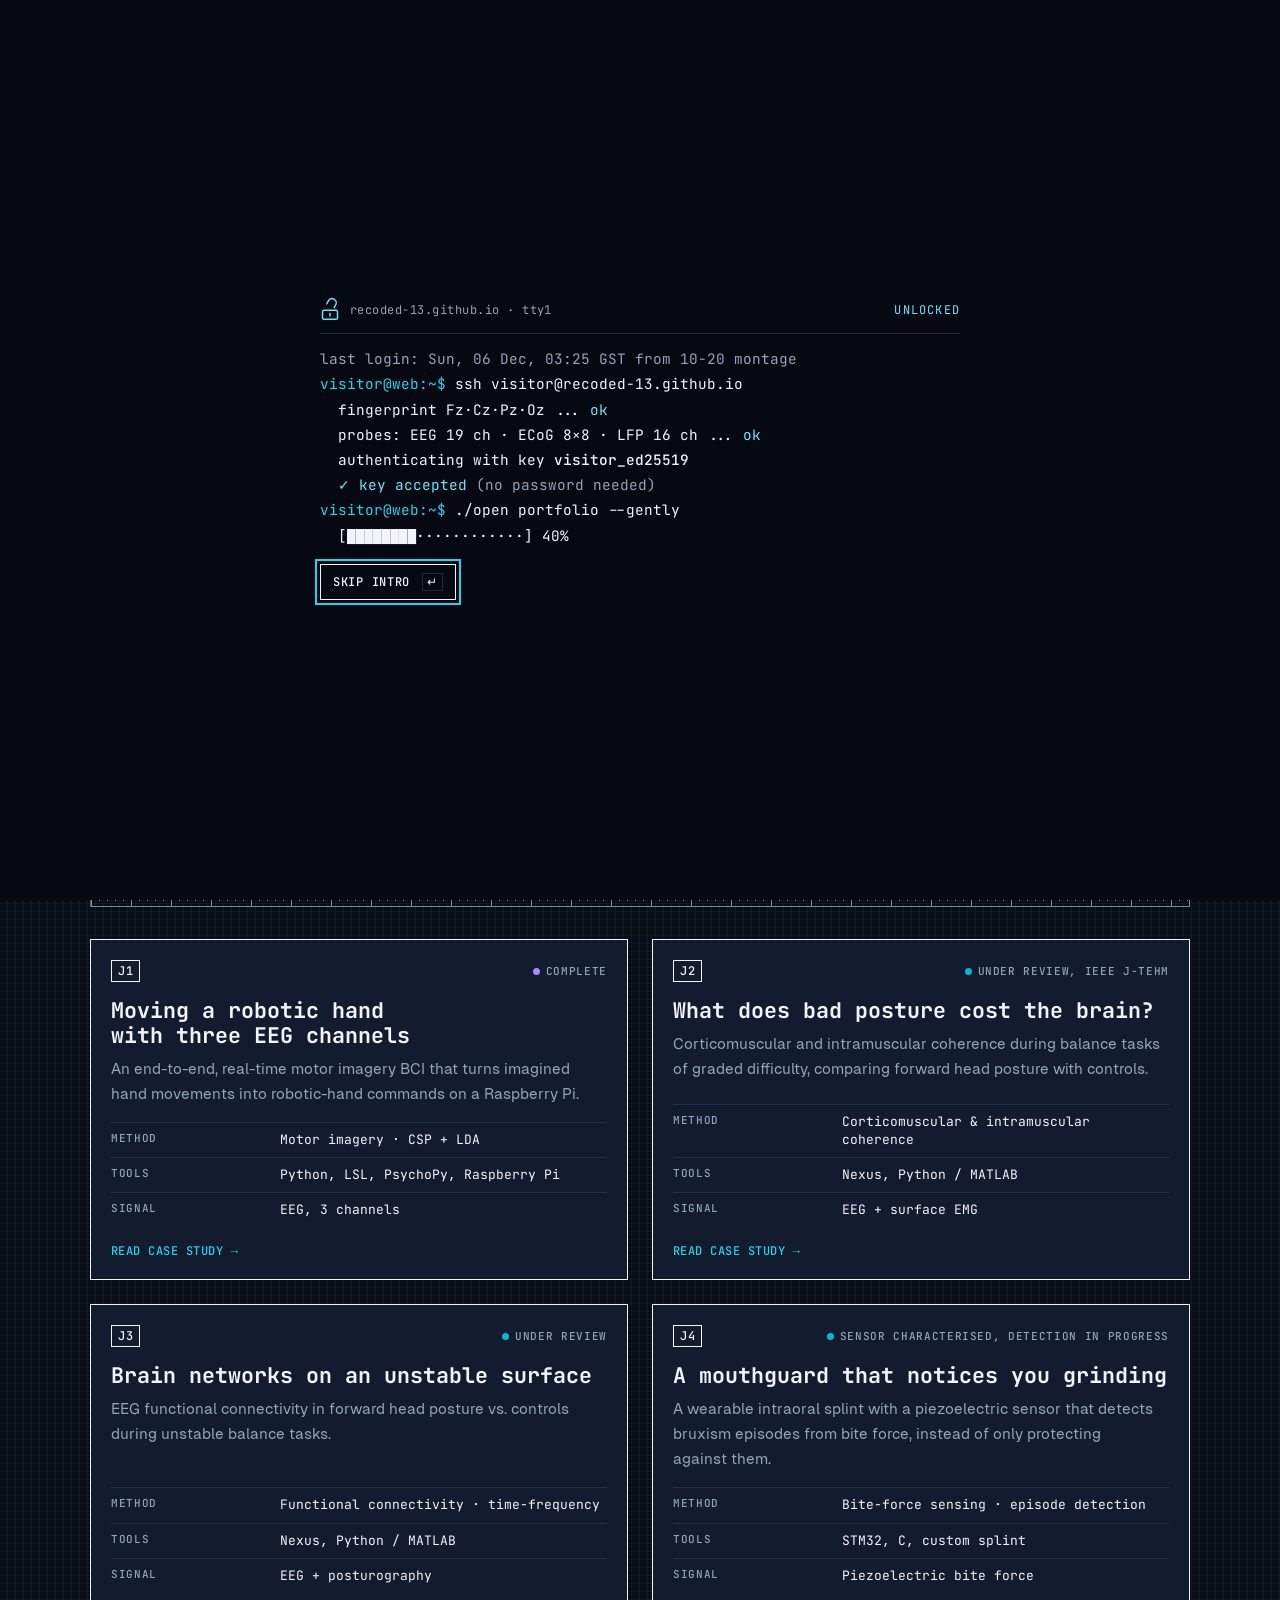
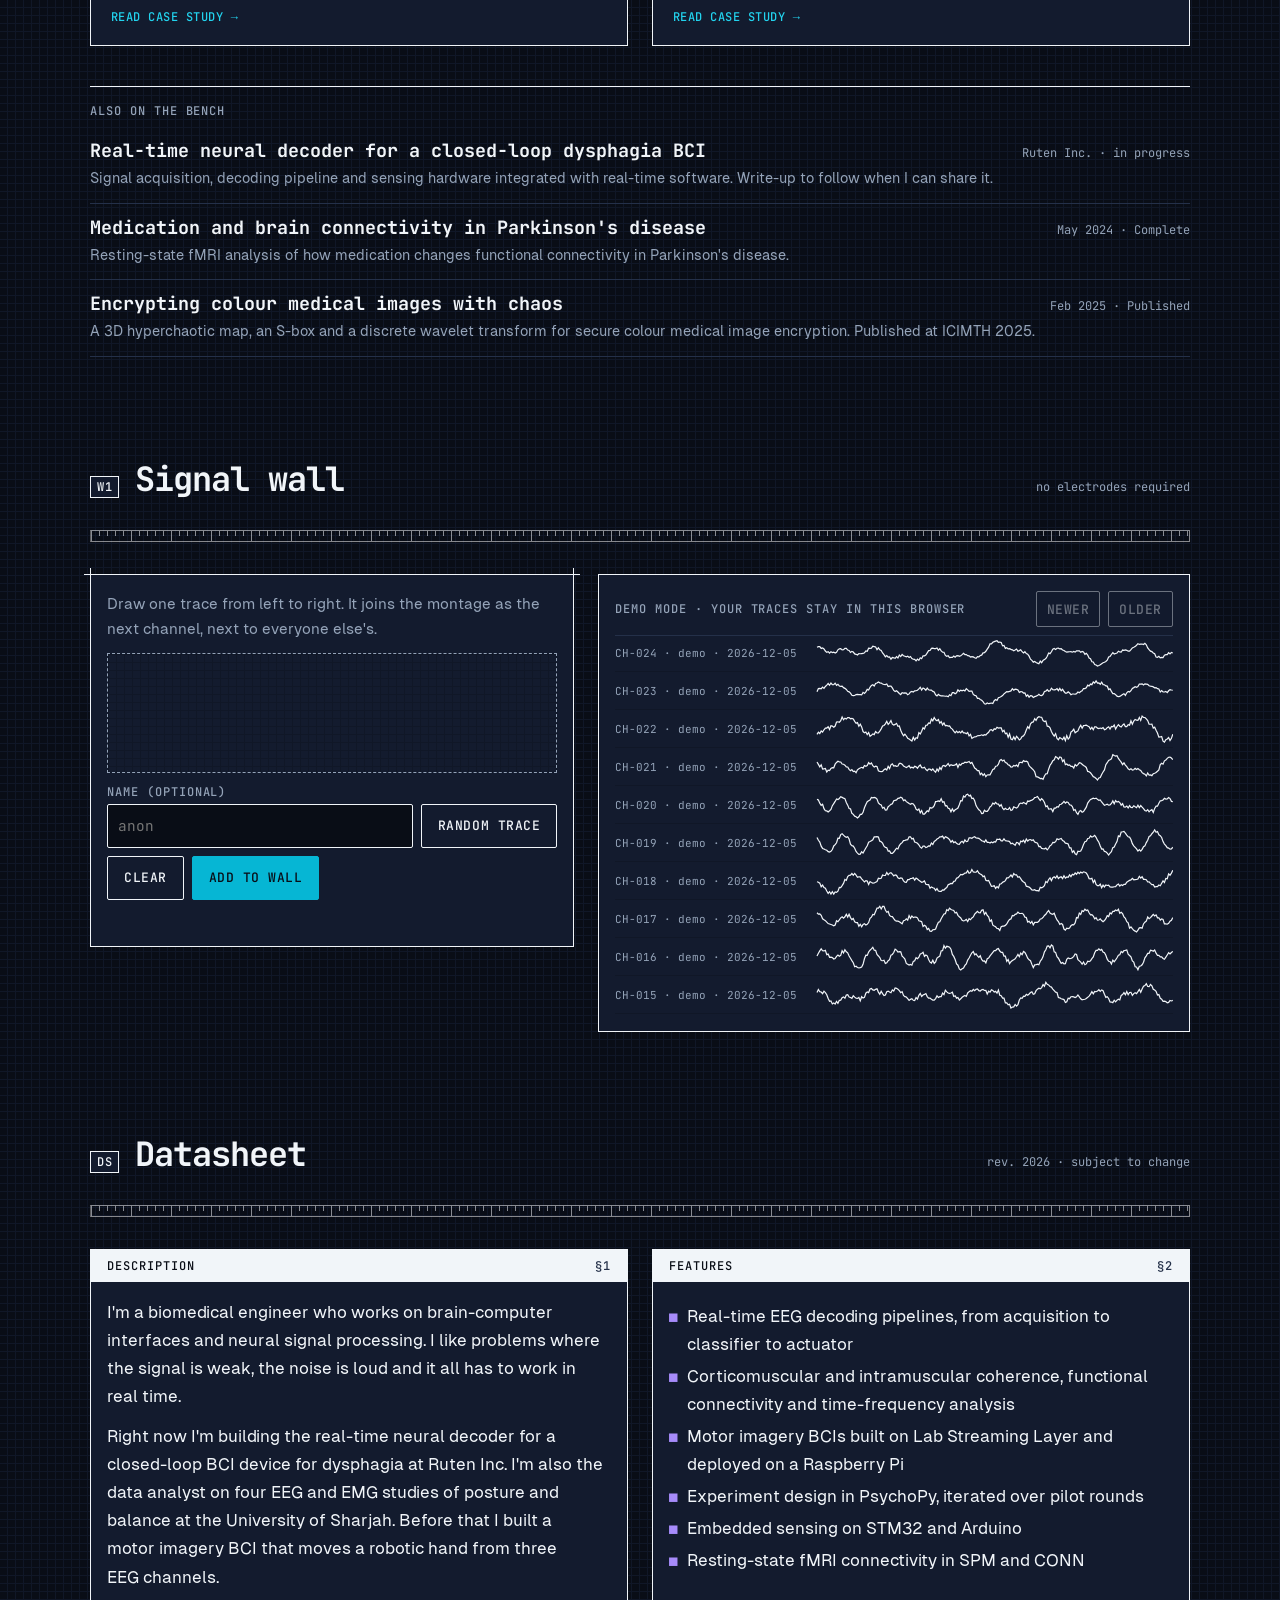
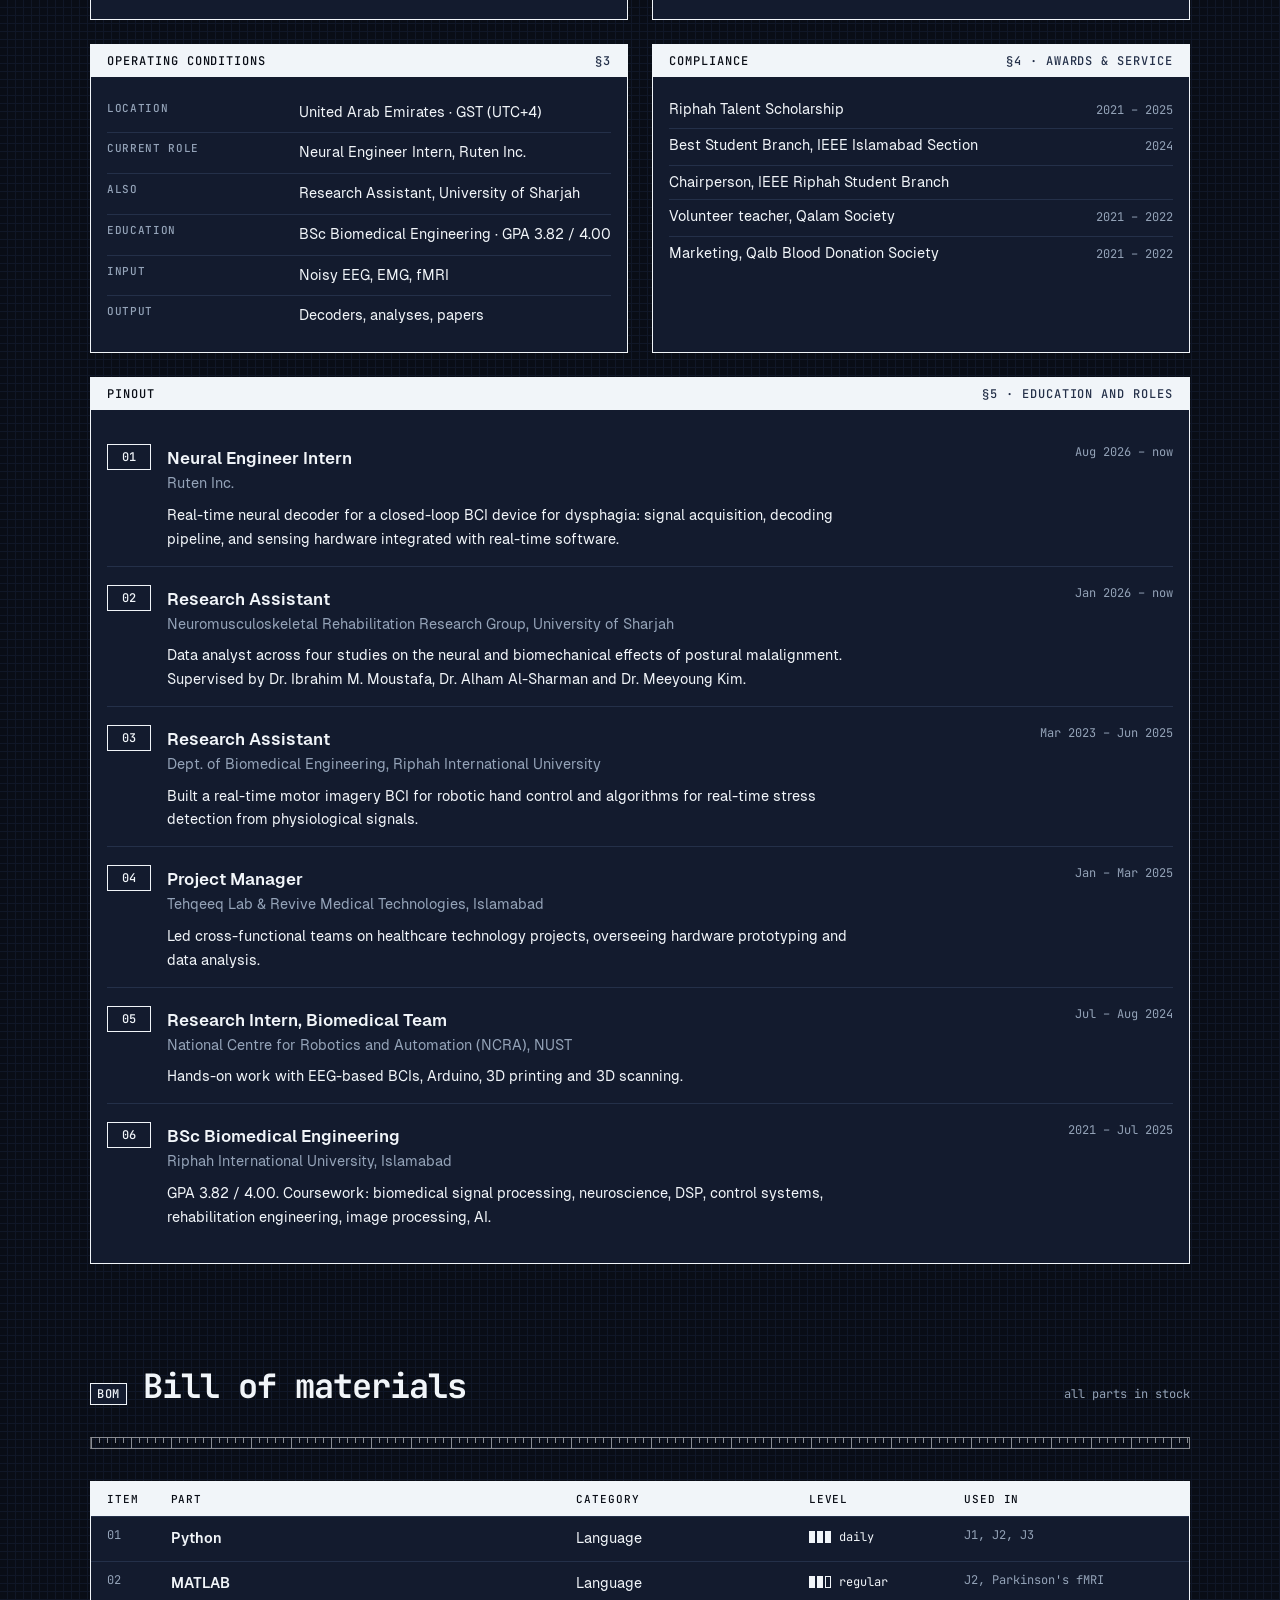
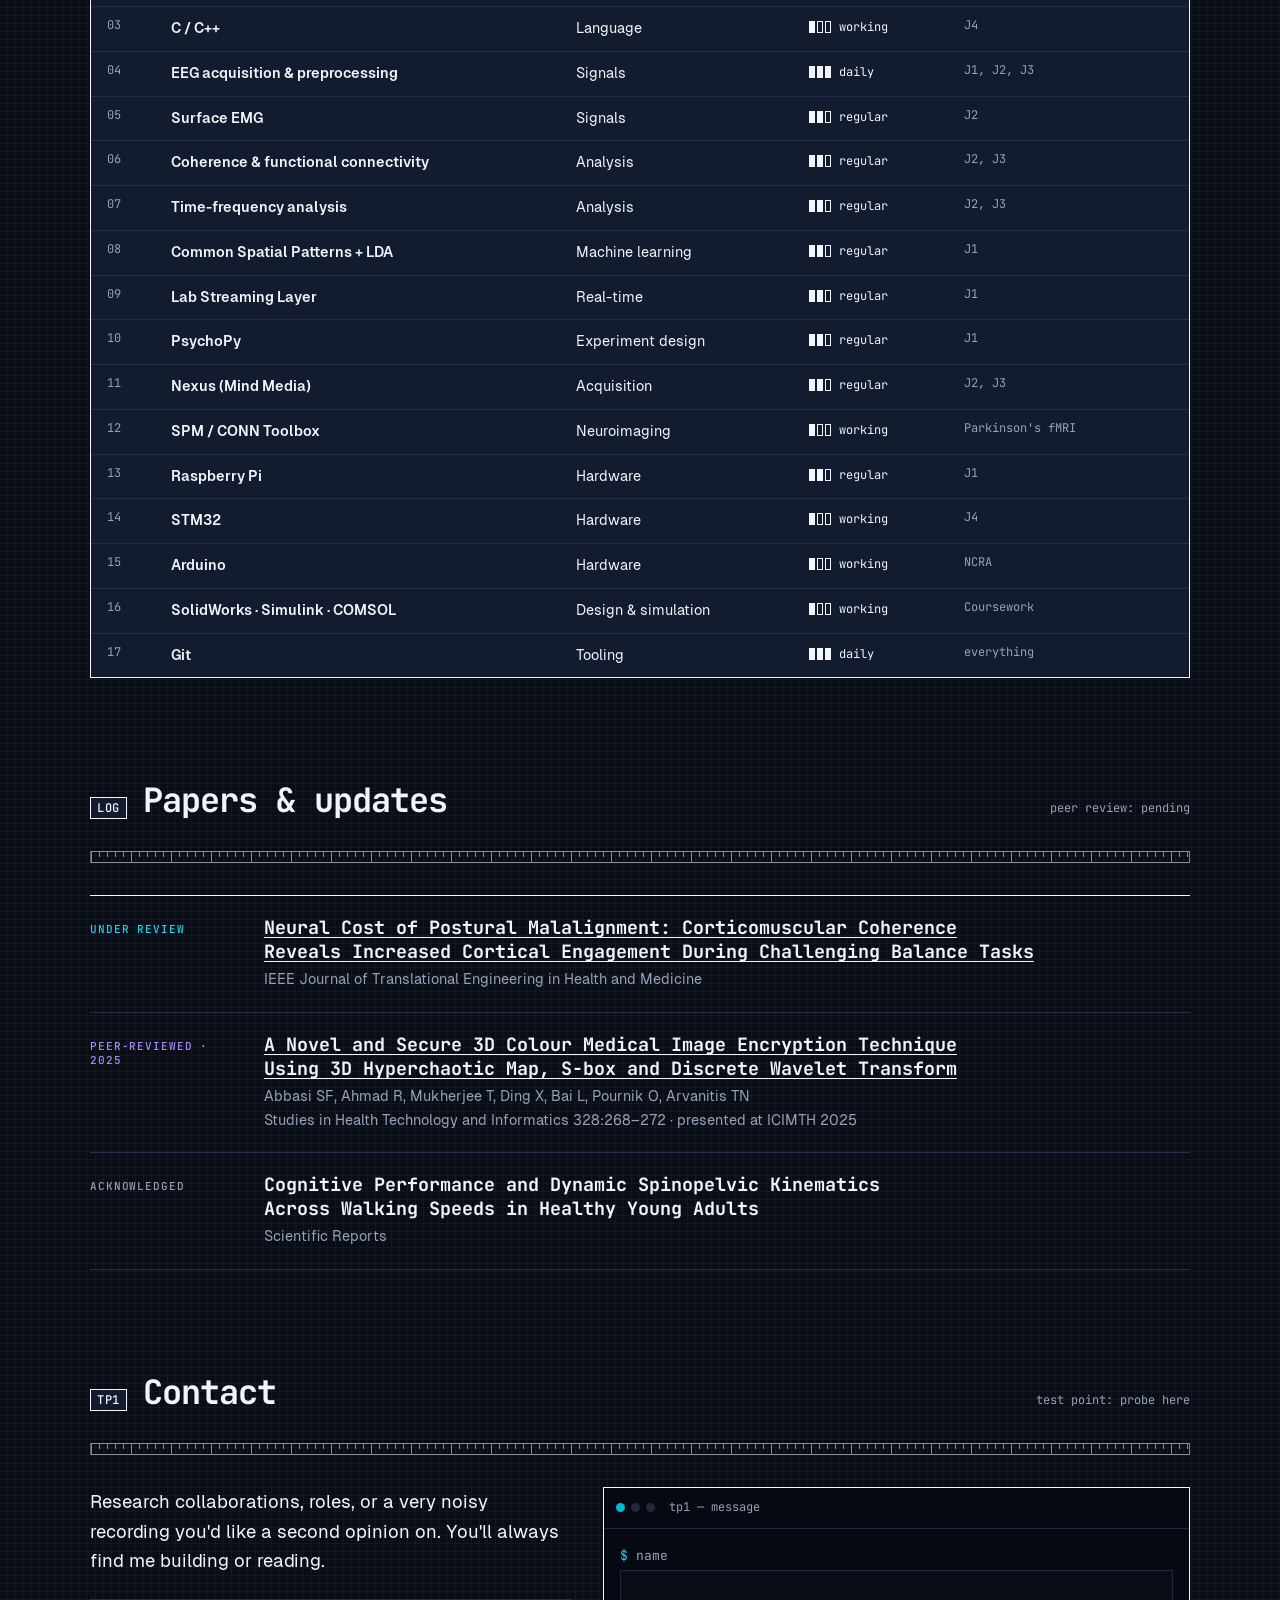
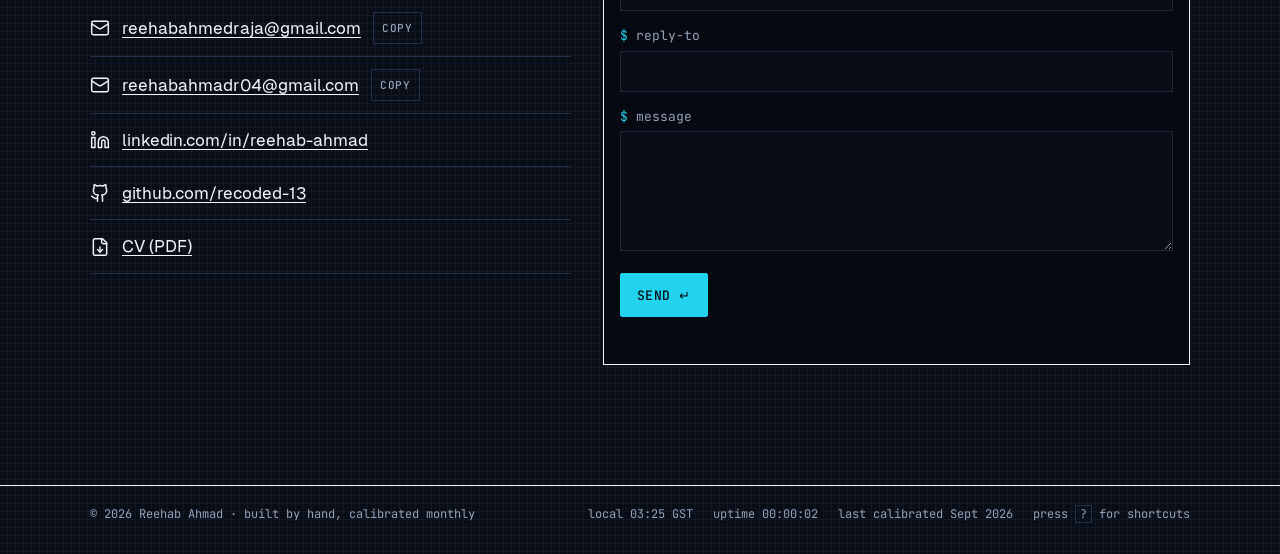
==== index.html @ 0a0ab282 "Publish site" ====
<!DOCTYPE html><html lang="en"><head><meta charset="utf-8"><script>try{if(!sessionStorage.getItem("unlocked")&&!matchMedia("(prefers-reduced-motion: reduce)").matches)document.documentElement.classList.add("locked")}catch(e){}</script><meta name="viewport" content="width=device-width, initial-scale=1, viewport-fit=cover"><title>Reehab Ahmad · Neural Engineer</title><meta name="description" content="Reehab Ahmad is a neural engineer working on EEG, brain-computer interfaces and real-time signal processing. Case studies, papers and contact."><link rel="canonical" href="https://recoded-13.github.io/"><link rel="icon" href="/favicon.svg" type="image/svg+xml"><link rel="sitemap" href="/sitemap-index.xml"><meta name="theme-color" content="#090d16"><meta property="og:type" content="website"><meta property="og:title" content="Reehab Ahmad · Neural Engineer"><meta property="og:description" content="Reehab Ahmad is a neural engineer working on EEG, brain-computer interfaces and real-time signal processing. Case studies, papers and contact."><meta property="og:url" content="https://recoded-13.github.io/"><meta property="og:image" content="https://recoded-13.github.io/og.png"><meta property="og:image:width" content="1200"><meta property="og:image:height" content="630"><meta name="twitter:card" content="summary_large_image"><script type="application/ld+json">{"@context":"https://schema.org","@type":"Person","name":"Reehab Ahmad","jobTitle":"Neural Engineer","url":"https://recoded-13.github.io/","email":"mailto:reehabahmedraja@gmail.com","sameAs":["https://github.com/recoded-13","https://www.linkedin.com/in/reehab-ahmad"],"knowsAbout":["EEG","Brain-computer interfaces","Biomedical signal processing","Functional connectivity"],"alumniOf":{"@type":"CollegeOrUniversity","name":"Riphah International University"},"address":{"@type":"PostalAddress","addressCountry":"AE"}}</script><link rel="stylesheet" href="/_astro/Base.DsLZSDT1.css"></head><body><div class="lock" id="lock"><div class="lock-half lock-top" aria-hidden="true"></div><div class="lock-half lock-bottom" aria-hidden="true"></div><div class="lock-inner"><div class="lock-head" aria-hidden="true"><svg class="padlock" viewBox="0 0 24 24" fill="none" stroke="currentColor" stroke-width="1.75" stroke-linecap="round" stroke-linejoin="round"><path class="shackle" d="M7 11V7a5 5 0 0 1 10 0v4"></path><rect x="3" y="11" width="18" height="11" rx="2"></rect><path d="M12 15v3"></path></svg><span>recoded-13.github.io · tty1</span><span class="lock-state" id="lock-state">locked</span></div><pre class="lock-term" id="lock-term" aria-hidden="true"></pre><button class="lock-skip" id="lock-skip" type="button">Skip intro <kbd>↵</kbd></button></div></div><script type="module">function e(){let e=document.documentElement,t=document.getElementById(`lock`);if(!t||!e.classList.contains(`locked`)){t?.remove();return}let n=document.getElementById(`lock-term`),r=document.getElementById(`lock-state`),i=document.getElementById(`lock-skip`),a=[{out:`<span class="dim">last login: ${new Date().toLocaleString(`en-GB`,{timeZone:`Asia/Dubai`,weekday:`short`,day:`2-digit`,month:`short`,hour:`2-digit`,minute:`2-digit`})} GST from 10-20 montage</span>`,wait:150},{cmd:`ssh visitor@recoded-13.github.io`},{out:`  fingerprint Fz·Cz·Pz·Oz ... <span class="ok">ok</span>`,wait:120},{out:`  probes: EEG 19 ch · ECoG 8×8 · LFP 16 ch ... <span class="ok">ok</span>`,wait:120},{out:`  authenticating with key <b>visitor_ed25519</b>`,wait:150},{key:!0},{out:`  <span class="ok">✓ key accepted</span> <span class="dim">(no password needed)</span>`,wait:200},{cmd:`./open portfolio --gently`},{bar:!0},{out:`  <span class="ok">access granted.</span> welcome in.`,wait:300}],o=!1,s=[],c=e=>new Promise(t=>s.push(window.setTimeout(t,e))),l=(e=``)=>{let t=document.createElement(`div`);return t.innerHTML=e,n.append(t),t},u=()=>{if(!o){o=!0,s.forEach(clearTimeout);try{sessionStorage.setItem(`unlocked`,`1`)}catch{}t.classList.add(`unlocked`,`open`),r.textContent=`unlocked`,window.setTimeout(()=>{e.classList.remove(`locked`),t.remove()},650),removeEventListener(`keydown`,d)}},d=e=>{[`Enter`,`Escape`,` `].includes(e.key)&&(e.preventDefault(),u())};addEventListener(`keydown`,d),i.addEventListener(`click`,u),t.addEventListener(`click`,e=>{e.target!==i&&u()}),i.focus({preventScroll:!0}),(async()=>{for(let e of a){if(o)return;if(`cmd`in e){let t=l(`<span class="prompt">visitor@web:~$</span> `),n=document.createElement(`span`);t.append(n);let r=document.createElement(`i`);r.className=`caret`,t.append(r);for(let t of e.cmd)if(n.textContent+=t,await c(12+Math.random()*18),o)return;await c(110),r.remove()}else if(`out`in e)l(e.out),await c(e.wait??150);else if(`key`in e)t.classList.add(`unlocked`),r.textContent=`unlocked`,await c(150);else{let e=l();for(let t=0;t<=20;t++)if(e.textContent=`  [${`█`.repeat(t)}${`·`.repeat(20-t)}] ${Math.round(t/20*100)}%`,await c(16),o)return;await c(80)}}u()})()}e();</script><a class="skip" href="#main">Skip to content</a><header class="top"><div class="wrap"><a class="brand" href="/" data-probe="HOME · 0V · ok">Reehab Ahmad</a><nav aria-label="Primary"><a href="#work"><span>J</span>Work</a><a href="#wall"><span>W1</span>Wall</a><a href="#about"><span>DS</span>About</a><a href="#skills"><span>BOM</span>Skills</a><a href="#contact"><span>TP1</span>Contact</a><button class="led" id="led" type="button" aria-pressed="false" aria-label="Power LED: toggle debug view (D)" title="Debug view (D)"><i></i></button></nav></div></header><main id="main"><section class="hero" aria-labelledby="hero-title" data-ref="U1"><div class="wrap hero-grid"><div><span class="ref">U1 · Neural engineer</span><h1 id="hero-title">Reehab Ahmad</h1><p class="positioning">I work where the nervous system meets the circuit board.</p><p class="intro">Neural engineer building real-time EEG decoders and brain-computer interfaces. Currently at Ruten Inc. and the University of Sharjah.</p><div class="hero-actions"><a class="btn btn--primary" href="/cv.pdf" data-probe="CV · pdf · ok"><svg viewBox="0 0 24 24" fill="none" stroke="currentColor" stroke-width="1.75" stroke-linecap="round" stroke-linejoin="round" aria-hidden="true"><path d="M15 2H6a2 2 0 0 0-2 2v16a2 2 0 0 0 2 2h12a2 2 0 0 0 2-2V7Z"/><path d="M14 2v4a2 2 0 0 0 2 2h4"/><path d="M12 18v-6"/><path d="m9 15 3 3 3-3"/></svg> Download CV</a><a class="btn" href="#contact" data-probe="TP1 · 3.3V · ok">Contact</a><div class="icon-links"><a class="icon-link" href="https://github.com/recoded-13" target="_blank" rel="noopener" aria-label="GitHub" data-probe="GH · link · ok"><svg viewBox="0 0 24 24" fill="none" stroke="currentColor" stroke-width="1.75" stroke-linecap="round" stroke-linejoin="round" aria-hidden="true"><path d="M15 22v-4a4.8 4.8 0 0 0-1-3.5c3 0 6-2 6-5.5.08-1.25-.27-2.48-1-3.5.28-1.15.28-2.35 0-3.5 0 0-1 0-3 1.5-2.64-.5-5.36-.5-8 0C6 2 5 2 5 2c-.3 1.15-.3 2.35 0 3.5A5.4 5.4 0 0 0 4 9c0 3.5 3 5.5 6 5.5-.39.49-.68 1.05-.85 1.65-.17.6-.22 1.23-.15 1.85v4"/><path d="M9 18c-4.51 2-5-2-7-2"/></svg></a><a class="icon-link" href="https://www.linkedin.com/in/reehab-ahmad" target="_blank" rel="noopener" aria-label="LinkedIn" data-probe="IN · link · ok"><svg viewBox="0 0 24 24" fill="none" stroke="currentColor" stroke-width="1.75" stroke-linecap="round" stroke-linejoin="round" aria-hidden="true"><path d="M16 8a6 6 0 0 1 6 6v7h-4v-7a2 2 0 0 0-2-2 2 2 0 0 0-2 2v7h-4v-7a6 6 0 0 1 6-6z"/><rect x="2" y="9" width="4" height="12"/><circle cx="4" cy="4" r="2"/></svg></a><a class="icon-link" href="mailto:reehabahmedraja@gmail.com" aria-label="Email reehabahmedraja@gmail.com" data-probe="MAIL · link · ok"><svg viewBox="0 0 24 24" fill="none" stroke="currentColor" stroke-width="1.75" stroke-linecap="round" stroke-linejoin="round" aria-hidden="true"><rect x="2" y="4" width="20" height="16" rx="2"/><path d="m22 7-8.97 5.7a1.94 1.94 0 0 1-2.06 0L2 7"/></svg></a></div></div></div><figure class="scope xhair" style="margin: 0"><div class="scope-bar"><p class="readout" id="readout" aria-live="polite">EEG · band: <b>alpha</b> · 8–12 Hz · live</p><div class="scope-controls"><div class="seg modes" role="group" aria-label="Recording"><button type="button" data-mode="eeg" aria-pressed="true" title="Scalp EEG">EEG</button><button type="button" data-mode="ecog" aria-pressed="false" title="Electrocorticography: a grid on the cortical surface">ECoG</button><button type="button" data-mode="lfp" aria-pressed="false" title="Local field potentials from a laminar probe">LFP</button></div><div class="seg bands" role="group" aria-label="Frequency band"><button type="button" data-band="delta" aria-pressed="false" title="delta · 1–4 Hz">δ</button><button type="button" data-band="theta" aria-pressed="false" title="theta · 4–8 Hz">θ</button><button type="button" data-band="alpha" aria-pressed="true" title="alpha · 8–12 Hz">α</button><button type="button" data-band="beta" aria-pressed="false" title="beta · 13–30 Hz">β</button></div></div></div><div class="map-wrap"><canvas id="map" role="img" aria-label="A top-down head outline with 19 EEG electrodes at 10–20 positions, connected by lines whose strength drifts slowly to show functional connectivity."></canvas></div><figcaption class="scope-foot label"><span id="scope-caption">EEG · 10–20 montage · 19 ch</span><span>hover to stimulate · click to switch band</span></figcaption></figure></div></section><script type="module" src="/_astro/Hero.astro_astro_type_script_index_0_lang.D0-kBAwW.js"></script><section class="sec" id="work" aria-labelledby="work-title" data-ref="J1–J4"><div class="wrap"><div class="sec-head"><span class="ref">J1–J4</span><h2 id="work-title">Selected work</h2><span class="aside">connectors: case studies inside</span></div><hr class="rule" aria-hidden="true" style="margin-bottom: 32px"><div class="cards"><article class="card" data-ref="J1" data-probe="J1 · 3.3V · ok"><div class="card-top"><span class="ref">J1</span><span class="status" data-state="done">Complete</span></div><h3><a href="/work/motor-imagery-bci/">Moving a robotic hand with three EEG channels</a></h3><p>An end-to-end, real-time motor imagery BCI that turns imagined hand movements into robotic-hand commands on a Raspberry Pi.</p><table class="spec"><tbody><tr><th scope="row">Method</th><td>Motor imagery · CSP + LDA</td></tr><tr><th scope="row">Tools</th><td>Python, LSL, PsychoPy, Raspberry Pi</td></tr><tr><th scope="row">Signal</th><td>EEG, 3 channels</td></tr></tbody></table><div class="card-foot"><span class="more" aria-hidden="true">Read case study →</span><span class="extra"></span></div></article><article class="card" data-ref="J2" data-probe="J2 · 3.3V · ok"><div class="card-top"><span class="ref">J2</span><span class="status" data-state="live">Under review, IEEE J-TEHM</span></div><h3><a href="/work/corticomuscular-coherence/">What does bad posture cost the brain?</a></h3><p>Corticomuscular and intramuscular coherence during balance tasks of graded difficulty, comparing forward head posture with controls.</p><table class="spec"><tbody><tr><th scope="row">Method</th><td>Corticomuscular &amp; intramuscular coherence</td></tr><tr><th scope="row">Tools</th><td>Nexus, Python / MATLAB</td></tr><tr><th scope="row">Signal</th><td>EEG + surface EMG</td></tr></tbody></table><div class="card-foot"><span class="more" aria-hidden="true">Read case study →</span><span class="extra"></span></div></article><article class="card" data-ref="J3" data-probe="J3 · 3.3V · ok"><div class="card-top"><span class="ref">J3</span><span class="status" data-state="live">Under review</span></div><h3><a href="/work/eeg-connectivity-balance/">Brain networks on an unstable surface</a></h3><p>EEG functional connectivity in forward head posture vs. controls during unstable balance tasks.</p><table class="spec"><tbody><tr><th scope="row">Method</th><td>Functional connectivity · time-frequency</td></tr><tr><th scope="row">Tools</th><td>Nexus, Python / MATLAB</td></tr><tr><th scope="row">Signal</th><td>EEG + posturography</td></tr></tbody></table><div class="card-foot"><span class="more" aria-hidden="true">Read case study →</span><span class="extra"></span></div></article><article class="card" data-ref="J4" data-probe="J4 · 3.3V · ok"><div class="card-top"><span class="ref">J4</span><span class="status" data-state="live">Sensor characterised, detection in progress</span></div><h3><a href="/work/smart-occlusal-splint/">A mouthguard that notices you grinding</a></h3><p>A wearable intraoral splint with a piezoelectric sensor that detects bruxism episodes from bite force, instead of only protecting against them.</p><table class="spec"><tbody><tr><th scope="row">Method</th><td>Bite-force sensing · episode detection</td></tr><tr><th scope="row">Tools</th><td>STM32, C, custom splint</td></tr><tr><th scope="row">Signal</th><td>Piezoelectric bite force</td></tr></tbody></table><div class="card-foot"><span class="more" aria-hidden="true">Read case study →</span><span class="extra"></span></div></article></div><div class="bench"><h3>Also on the bench</h3><ul><li><span style="font: 600 var(--step-1)/1.3 var(--font-display); color: var(--ink)">Real-time neural decoder for a closed-loop dysphagia BCI</span><span>Ruten Inc. · in progress</span><p>Signal acquisition, decoding pipeline and sensing hardware integrated with real-time software. Write-up to follow when I can share it.</p></li><li><a href="/work/parkinsons-fmri/">Medication and brain connectivity in Parkinson&#39;s disease</a><span>May 2024 · Complete</span><p>Resting-state fMRI analysis of how medication changes functional connectivity in Parkinson&#39;s disease.</p></li><li><a href="/work/medical-image-encryption/">Encrypting colour medical images with chaos</a><span>Feb 2025 · Published</span><p>A 3D hyperchaotic map, an S-box and a discrete wavelet transform for secure colour medical image encryption. Published at ICIMTH 2025.</p></li></ul></div></div></section><section class="sec" id="wall" aria-labelledby="wall-title" data-ref="W1"><div class="wrap"><div class="sec-head"><span class="ref">W1</span><h2 id="wall-title">Signal wall</h2><span class="aside">no electrodes required</span></div><hr class="rule" aria-hidden="true" style="margin-bottom: 32px"><div class="wall-grid"><div class="pad-box xhair"><p>Draw one trace from left to right. It joins the montage as the next channel, next to everyone else's.</p><canvas id="pad" role="img" aria-label="Drawing pad. Drag from left to right to draw a trace, or use the Random trace button."></canvas><div class="pad-row"><div class="field"><label class="label" for="trace-name">Name (optional)</label><input id="trace-name" name="trace-name" maxlength="12" autocomplete="off" placeholder="anon" pattern="[A-Za-z0-9 _.\-]*"></div><button class="btn" type="button" id="pad-random">Random trace</button><button class="btn" type="button" id="pad-clear">Clear</button><button class="btn btn--primary" type="button" id="pad-send">Add to wall</button></div><p class="wall-msg" id="wall-msg" role="status" aria-live="polite"></p></div><div class="montage-box"><div class="montage-head"><span class="label" id="wall-mode">montage · latest 40</span><div class="pager"><button class="btn" type="button" id="wall-newer" disabled>Newer</button><button class="btn" type="button" id="wall-older">Older</button></div></div><div class="montage" id="montage" tabindex="0" aria-label="Visitor traces, newest first"><ol id="montage-list"></ol></div></div></div></div></section><script type="module" src="/_astro/SignalWall.astro_astro_type_script_index_0_lang.CZI0_sIS.js"></script><section class="sec" id="about" aria-labelledby="about-title" data-ref="DS"><div class="wrap"><div class="sec-head"><span class="ref">DS</span><h2 id="about-title">Datasheet</h2><span class="aside">rev. 2026 · subject to change</span></div><hr class="rule" aria-hidden="true" style="margin-bottom: 32px"><div class="ds"><div class="ds-block" data-ref="DS-1"><h3>Description <span>§1</span></h3><div class="ds-body"><p>I'm a biomedical engineer who works on brain-computer interfaces and neural signal processing. I like problems where the signal is weak, the noise is loud and it all has to work in real time.</p><p>Right now I'm building the real-time neural decoder for a closed-loop BCI device for dysphagia at Ruten Inc. I'm also the data analyst on four EEG and EMG studies of posture and balance at the University of Sharjah. Before that I built a motor imagery BCI that moves a robotic hand from three EEG channels.</p></div></div><div class="ds-block" data-ref="DS-2"><h3>Features <span>§2</span></h3><div class="ds-body"><ul><li>Real-time EEG decoding pipelines, from acquisition to classifier to actuator</li><li>Corticomuscular and intramuscular coherence, functional connectivity and time-frequency analysis</li><li>Motor imagery BCIs built on Lab Streaming Layer and deployed on a Raspberry Pi</li><li>Experiment design in PsychoPy, iterated over pilot rounds</li><li>Embedded sensing on STM32 and Arduino</li><li>Resting-state fMRI connectivity in SPM and CONN</li></ul></div></div><div class="ds-block" data-ref="DS-3"><h3>Operating conditions <span>§3</span></h3><div class="ds-body"><table class="kv"><tbody><tr><th scope="row">Location</th><td>United Arab Emirates · GST (UTC+4)</td></tr><tr><th scope="row">Current role</th><td>Neural Engineer Intern, Ruten Inc.</td></tr><tr><th scope="row">Also</th><td>Research Assistant, University of Sharjah</td></tr><tr><th scope="row">Education</th><td>BSc Biomedical Engineering · GPA 3.82 / 4.00</td></tr><tr><th scope="row">Input</th><td>Noisy EEG, EMG, fMRI</td></tr><tr><th scope="row">Output</th><td>Decoders, analyses, papers</td></tr></tbody></table></div></div><div class="ds-block" data-ref="DS-4"><h3>Compliance <span>§4 · awards &amp; service</span></h3><div class="ds-body"><table class="kv"><tbody><tr><th scope="row" style="width:auto; text-transform:none; letter-spacing:0; font-family: var(--font-body); font-size: 0.9rem; color: var(--ink)">Riphah Talent Scholarship</th><td class="mono" style="text-align:right; font-size:0.75rem; color: var(--ink-muted)">2021 – 2025</td></tr><tr><th scope="row" style="width:auto; text-transform:none; letter-spacing:0; font-family: var(--font-body); font-size: 0.9rem; color: var(--ink)">Best Student Branch, IEEE Islamabad Section</th><td class="mono" style="text-align:right; font-size:0.75rem; color: var(--ink-muted)">2024</td></tr><tr><th scope="row" style="width:auto; text-transform:none; letter-spacing:0; font-family: var(--font-body); font-size: 0.9rem; color: var(--ink)">Chairperson, IEEE Riphah Student Branch</th><td class="mono" style="text-align:right; font-size:0.75rem; color: var(--ink-muted)"></td></tr><tr><th scope="row" style="width:auto; text-transform:none; letter-spacing:0; font-family: var(--font-body); font-size: 0.9rem; color: var(--ink)">Volunteer teacher, Qalam Society</th><td class="mono" style="text-align:right; font-size:0.75rem; color: var(--ink-muted)">2021 – 2022</td></tr><tr><th scope="row" style="width:auto; text-transform:none; letter-spacing:0; font-family: var(--font-body); font-size: 0.9rem; color: var(--ink)">Marketing, Qalb Blood Donation Society</th><td class="mono" style="text-align:right; font-size:0.75rem; color: var(--ink-muted)">2021 – 2022</td></tr></tbody></table></div></div><div class="ds-block ds-wide" data-ref="DS-5"><h3>Pinout <span>§5 · education and roles</span></h3><div class="ds-body"><ol class="pins"><li><span class="pin" aria-hidden="true">01</span><div><b>Neural Engineer Intern</b><div class="org">Ruten Inc.</div></div><span class="when">Aug 2026 – now</span><p class="note">Real-time neural decoder for a closed-loop BCI device for dysphagia: signal acquisition, decoding pipeline, and sensing hardware integrated with real-time software.</p></li><li><span class="pin" aria-hidden="true">02</span><div><b>Research Assistant</b><div class="org">Neuromusculoskeletal Rehabilitation Research Group, University of Sharjah</div></div><span class="when">Jan 2026 – now</span><p class="note">Data analyst across four studies on the neural and biomechanical effects of postural malalignment. Supervised by Dr. Ibrahim M. Moustafa, Dr. Alham Al-Sharman and Dr. Meeyoung Kim.</p></li><li><span class="pin" aria-hidden="true">03</span><div><b>Research Assistant</b><div class="org">Dept. of Biomedical Engineering, Riphah International University</div></div><span class="when">Mar 2023 – Jun 2025</span><p class="note">Built a real-time motor imagery BCI for robotic hand control and algorithms for real-time stress detection from physiological signals.</p></li><li><span class="pin" aria-hidden="true">04</span><div><b>Project Manager</b><div class="org">Tehqeeq Lab &amp; Revive Medical Technologies, Islamabad</div></div><span class="when">Jan – Mar 2025</span><p class="note">Led cross-functional teams on healthcare technology projects, overseeing hardware prototyping and data analysis.</p></li><li><span class="pin" aria-hidden="true">05</span><div><b>Research Intern, Biomedical Team</b><div class="org">National Centre for Robotics and Automation (NCRA), NUST</div></div><span class="when">Jul – Aug 2024</span><p class="note">Hands-on work with EEG-based BCIs, Arduino, 3D printing and 3D scanning.</p></li><li><span class="pin" aria-hidden="true">06</span><div><b>BSc Biomedical Engineering</b><div class="org">Riphah International University, Islamabad</div></div><span class="when">2021 – Jul 2025</span><p class="note">GPA 3.82 / 4.00. Coursework: biomedical signal processing, neuroscience, DSP, control systems, rehabilitation engineering, image processing, AI.</p></li></ol></div></div></div></div></section><section class="sec" id="skills" aria-labelledby="skills-title" data-ref="BOM"><div class="wrap"><div class="sec-head"><span class="ref">BOM</span><h2 id="skills-title">Bill of materials</h2><span class="aside">all parts in stock</span></div><hr class="rule" aria-hidden="true" style="margin-bottom: 32px"><div class="table-scroll"><table class="bom"><caption class="visually-hidden">Skills, with category, level of use and the projects they were used in</caption><thead><tr><th scope="col">Item</th><th scope="col">Part</th><th scope="col">Category</th><th scope="col">Level</th><th scope="col">Used in</th></tr></thead><tbody><tr><td>01</td><td class="part">Python</td><td>Language</td><td><span class="lvl"><i aria-hidden="true"><b class="on"></b><b class="on"></b><b class="on"></b></i>daily</span></td><td class="used">J1, J2, J3</td></tr><tr><td>02</td><td class="part">MATLAB</td><td>Language</td><td><span class="lvl"><i aria-hidden="true"><b class="on"></b><b class="on"></b><b class></b></i>regular</span></td><td class="used">J2, Parkinson&#39;s fMRI</td></tr><tr><td>03</td><td class="part">C / C++</td><td>Language</td><td><span class="lvl"><i aria-hidden="true"><b class="on"></b><b class></b><b class></b></i>working</span></td><td class="used">J4</td></tr><tr><td>04</td><td class="part">EEG acquisition &amp; preprocessing</td><td>Signals</td><td><span class="lvl"><i aria-hidden="true"><b class="on"></b><b class="on"></b><b class="on"></b></i>daily</span></td><td class="used">J1, J2, J3</td></tr><tr><td>05</td><td class="part">Surface EMG</td><td>Signals</td><td><span class="lvl"><i aria-hidden="true"><b class="on"></b><b class="on"></b><b class></b></i>regular</span></td><td class="used">J2</td></tr><tr><td>06</td><td class="part">Coherence &amp; functional connectivity</td><td>Analysis</td><td><span class="lvl"><i aria-hidden="true"><b class="on"></b><b class="on"></b><b class></b></i>regular</span></td><td class="used">J2, J3</td></tr><tr><td>07</td><td class="part">Time-frequency analysis</td><td>Analysis</td><td><span class="lvl"><i aria-hidden="true"><b class="on"></b><b class="on"></b><b class></b></i>regular</span></td><td class="used">J2, J3</td></tr><tr><td>08</td><td class="part">Common Spatial Patterns + LDA</td><td>Machine learning</td><td><span class="lvl"><i aria-hidden="true"><b class="on"></b><b class="on"></b><b class></b></i>regular</span></td><td class="used">J1</td></tr><tr><td>09</td><td class="part">Lab Streaming Layer</td><td>Real-time</td><td><span class="lvl"><i aria-hidden="true"><b class="on"></b><b class="on"></b><b class></b></i>regular</span></td><td class="used">J1</td></tr><tr><td>10</td><td class="part">PsychoPy</td><td>Experiment design</td><td><span class="lvl"><i aria-hidden="true"><b class="on"></b><b class="on"></b><b class></b></i>regular</span></td><td class="used">J1</td></tr><tr><td>11</td><td class="part">Nexus (Mind Media)</td><td>Acquisition</td><td><span class="lvl"><i aria-hidden="true"><b class="on"></b><b class="on"></b><b class></b></i>regular</span></td><td class="used">J2, J3</td></tr><tr><td>12</td><td class="part">SPM / CONN Toolbox</td><td>Neuroimaging</td><td><span class="lvl"><i aria-hidden="true"><b class="on"></b><b class></b><b class></b></i>working</span></td><td class="used">Parkinson&#39;s fMRI</td></tr><tr><td>13</td><td class="part">Raspberry Pi</td><td>Hardware</td><td><span class="lvl"><i aria-hidden="true"><b class="on"></b><b class="on"></b><b class></b></i>regular</span></td><td class="used">J1</td></tr><tr><td>14</td><td class="part">STM32</td><td>Hardware</td><td><span class="lvl"><i aria-hidden="true"><b class="on"></b><b class></b><b class></b></i>working</span></td><td class="used">J4</td></tr><tr><td>15</td><td class="part">Arduino</td><td>Hardware</td><td><span class="lvl"><i aria-hidden="true"><b class="on"></b><b class></b><b class></b></i>working</span></td><td class="used">NCRA</td></tr><tr><td>16</td><td class="part">SolidWorks · Simulink · COMSOL</td><td>Design &amp; simulation</td><td><span class="lvl"><i aria-hidden="true"><b class="on"></b><b class></b><b class></b></i>working</span></td><td class="used">Coursework</td></tr><tr><td>17</td><td class="part">Git</td><td>Tooling</td><td><span class="lvl"><i aria-hidden="true"><b class="on"></b><b class="on"></b><b class="on"></b></i>daily</span></td><td class="used">everything</td></tr></tbody></table></div></div></section><section class="sec" id="log" aria-labelledby="log-title" data-ref="LOG"><div class="wrap"><div class="sec-head"><span class="ref">LOG</span><h2 id="log-title">Papers &amp; updates</h2><span class="aside">peer review: pending</span></div><hr class="rule" aria-hidden="true" style="margin-bottom: 32px"><ol class="log"><li><span class="kind" data-k="Under review">Under review</span><div><h3><a href="/work/corticomuscular-coherence/">Neural Cost of Postural Malalignment: Corticomuscular Coherence Reveals Increased Cortical Engagement During Challenging Balance Tasks</a></h3><p>IEEE Journal of Translational Engineering in Health and Medicine</p></div></li><li><span class="kind" data-k="Peer-reviewed">Peer-reviewed · 2025</span><div><h3><a href="https://doi.org/10.3233/SHTI250717" target="_blank" rel="noopener">A Novel and Secure 3D Colour Medical Image Encryption Technique Using 3D Hyperchaotic Map, S-box and Discrete Wavelet Transform</a></h3><p>Abbasi SF, Ahmad R, Mukherjee T, Ding X, Bai L, Pournik O, Arvanitis TN</p><p>Studies in Health Technology and Informatics 328:268–272 · presented at ICIMTH 2025</p></div></li><li><span class="kind" data-k="Acknowledged">Acknowledged</span><div><h3>Cognitive Performance and Dynamic Spinopelvic Kinematics Across Walking Speeds in Healthy Young Adults</h3><p>Scientific Reports</p></div></li></ol></div></section><section class="sec" id="contact" aria-labelledby="contact-title" data-ref="TP1"><div class="wrap"><div class="sec-head"><span class="ref">TP1</span><h2 id="contact-title">Contact</h2><span class="aside">test point: probe here</span></div><hr class="rule" aria-hidden="true" style="margin-bottom: 32px"><div class="contact-grid"><div><p class="contact-lead">Research collaborations, roles, or a very noisy recording you'd like a second opinion on. You'll always find me building or reading.</p><ul class="channels"><li><svg viewBox="0 0 24 24" fill="none" stroke="currentColor" stroke-width="1.75" stroke-linecap="round" stroke-linejoin="round" aria-hidden="true"><rect x="2" y="4" width="20" height="16" rx="2"/><path d="m22 7-8.97 5.7a1.94 1.94 0 0 1-2.06 0L2 7"/></svg><a href="mailto:reehabahmedraja@gmail.com">reehabahmedraja@gmail.com</a><button class="copy" type="button" data-copy="reehabahmedraja@gmail.com">Copy</button></li><li><svg viewBox="0 0 24 24" fill="none" stroke="currentColor" stroke-width="1.75" stroke-linecap="round" stroke-linejoin="round" aria-hidden="true"><rect x="2" y="4" width="20" height="16" rx="2"/><path d="m22 7-8.97 5.7a1.94 1.94 0 0 1-2.06 0L2 7"/></svg><a href="mailto:reehabahmadr04@gmail.com">reehabahmadr04@gmail.com</a><button class="copy" type="button" data-copy="reehabahmadr04@gmail.com">Copy</button></li><li><svg viewBox="0 0 24 24" fill="none" stroke="currentColor" stroke-width="1.75" stroke-linecap="round" stroke-linejoin="round" aria-hidden="true"><path d="M16 8a6 6 0 0 1 6 6v7h-4v-7a2 2 0 0 0-2-2 2 2 0 0 0-2 2v7h-4v-7a6 6 0 0 1 6-6z"/><rect x="2" y="9" width="4" height="12"/><circle cx="4" cy="4" r="2"/></svg><a href="https://www.linkedin.com/in/reehab-ahmad" target="_blank" rel="noopener">linkedin.com/in/reehab-ahmad</a></li><li><svg viewBox="0 0 24 24" fill="none" stroke="currentColor" stroke-width="1.75" stroke-linecap="round" stroke-linejoin="round" aria-hidden="true"><path d="M15 22v-4a4.8 4.8 0 0 0-1-3.5c3 0 6-2 6-5.5.08-1.25-.27-2.48-1-3.5.28-1.15.28-2.35 0-3.5 0 0-1 0-3 1.5-2.64-.5-5.36-.5-8 0C6 2 5 2 5 2c-.3 1.15-.3 2.35 0 3.5A5.4 5.4 0 0 0 4 9c0 3.5 3 5.5 6 5.5-.39.49-.68 1.05-.85 1.65-.17.6-.22 1.23-.15 1.85v4"/><path d="M9 18c-4.51 2-5-2-7-2"/></svg><a href="https://github.com/recoded-13" target="_blank" rel="noopener">github.com/recoded-13</a></li><li><svg viewBox="0 0 24 24" fill="none" stroke="currentColor" stroke-width="1.75" stroke-linecap="round" stroke-linejoin="round" aria-hidden="true"><path d="M15 2H6a2 2 0 0 0-2 2v16a2 2 0 0 0 2 2h12a2 2 0 0 0 2-2V7Z"/><path d="M14 2v4a2 2 0 0 0 2 2h4"/><path d="M12 18v-6"/><path d="m9 15 3 3 3-3"/></svg><a href="/cv.pdf">CV (PDF)</a></li></ul></div><div class="term"><div class="term-bar" aria-hidden="true"><i></i><i></i><i></i><span>tp1 — message</span></div><form id="contact-form" data-email="reehabahmedraja@gmail.com" novalidate><div><label for="c-name">name</label><input id="c-name" name="name" autocomplete="name" required></div><div><label for="c-email">reply-to</label><input id="c-email" name="email" type="email" autocomplete="email" required></div><div><label for="c-msg">message</label><textarea id="c-msg" name="message" required></textarea></div><button class="btn" type="submit">Send ↵</button><p class="term-out" id="c-out" role="status" aria-live="polite"></p></form></div></div></div></section><script type="module">function e(){let e=document.getElementById(`contact-form`);if(!e)return;let t=document.getElementById(`c-out`),n=e.dataset.email;e.addEventListener(`submit`,async r=>{r.preventDefault();let i=Object.fromEntries(new FormData(e)),a=[`name`,`email`,`message`].find(e=>!i[e]?.trim());if(a){t.textContent=`> error: ${a===`email`?`reply-to`:a} is empty`,e.elements.namedItem(a).focus();return}if(!/^[^\s@]+@[^\s@]+\.[^\s@]+$/.test(i.email)){t.textContent=`> error: reply-to doesn't look like an email address`,e.elements.namedItem(`email`).focus();return}{let e=`${i.message}\n\n— ${i.name} (${i.email})`;location.href=`mailto:${n}?subject=${encodeURIComponent(`Hello from ${i.name}`)}&body=${encodeURIComponent(e)}`,t.textContent=`> opening your email app. If nothing opens, write to ${n}.`;return}})}e();</script></main><footer class="foot"><div class="wrap"><span>© 2026 Reehab Ahmad · built by hand, calibrated monthly</span><div class="readouts" aria-label="Instrument readouts"><span>local <span id="clock">--:--</span> GST</span><span>uptime <span id="uptime">00:00:00</span></span><span>last calibrated Sept 2026</span><span>press <kbd>?</kbd> for shortcuts</span></div></div></footer><div class="probe" id="probe" aria-hidden="true"></div><dialog id="keys" aria-labelledby="keys-title"><h2 id="keys-title">Shortcuts</h2><dl><dt><kbd>D</kbd></dt><dd>Toggle debug view (schematic mode)</dd><dt><kbd>?</kbd></dt><dd>Show this list</dd><dt><kbd>Esc</kbd></dt><dd>Close</dd></dl><form method="dialog"><button class="btn">Close</button></form></dialog><script type="module">var e=document.documentElement,t=document.getElementById(`led`),n=()=>document.querySelectorAll(`[data-ref]`).forEach(e=>{let t=e.getBoundingClientRect();e.dataset.dim=`${Math.round(t.width)}×${Math.round(t.height)}`}),r=r=>{e.classList.toggle(`debug`,r),t?.setAttribute(`aria-pressed`,String(r)),r&&n()};t?.addEventListener(`click`,()=>r(!e.classList.contains(`debug`))),addEventListener(`resize`,()=>{e.classList.contains(`debug`)&&n()});var i=document.getElementById(`keys`);addEventListener(`keydown`,t=>{let n=t.target;t.metaKey||t.ctrlKey||t.altKey||/input|textarea|select/i.test(n.tagName)||n.isContentEditable||(t.key===`d`||t.key===`D`?r(!e.classList.contains(`debug`)):t.key===`?`&&(i?.open?i.close():i?.showModal()))});var a=document.getElementById(`probe`);a&&matchMedia(`(pointer: fine)`).matches&&(e.classList.add(`has-probe`),addEventListener(`pointermove`,e=>{let t=e.target.closest(`[data-probe], a, button`);if(!t){a.classList.remove(`on`);return}a.textContent=t.dataset.probe??(t.tagName===`A`?`TP · link · ok`:`SW · button · ok`),a.style.transform=`translate(${e.clientX+14}px, ${e.clientY+16}px)`,a.classList.add(`on`)},{passive:!0}),document.addEventListener(`pointerleave`,()=>a.classList.remove(`on`)));var o=document.getElementById(`clock`),s=document.getElementById(`uptime`),c=Date.now(),l=()=>{if(o&&(o.textContent=new Date().toLocaleTimeString(`en-GB`,{timeZone:`Asia/Dubai`,hour:`2-digit`,minute:`2-digit`})),s){let e=Math.floor((Date.now()-c)/1e3);s.textContent=[e/3600,e/60%60,e%60].map(e=>String(Math.floor(e)).padStart(2,`0`)).join(`:`)}};l(),setInterval(l,1e3),document.querySelectorAll(`[data-copy]`).forEach(e=>e.addEventListener(`click`,async()=>{try{await navigator.clipboard.writeText(e.dataset.copy),e.textContent=`Copied`}catch{getSelection()?.selectAllChildren(e.previousElementSibling),e.textContent=`Selected`}setTimeout(()=>e.textContent=`Copy`,1600)}));var u=document.querySelector(`.progress`);if(u){let e=()=>{let e=document.documentElement.scrollHeight-innerHeight;u.style.transform=`scaleX(${e>0?scrollY/e:0})`};addEventListener(`scroll`,e,{passive:!0}),e()}console.log(`%c⌁ Hello, fellow engineer.%c
You found the debug port. Press D on the page for schematic view.
Hiring for BCI, EEG or neural signal processing? reehabahmedraja@gmail.com`,`font: 600 14px monospace; color: #06b6d4`,`font: 12px monospace; color: inherit`);</script></body></html>
---- _astro/Base.DsLZSDT1.css ----
@font-face{font-family:Geist Sans;font-style:normal;font-display:swap;font-weight:400;src:url(/_astro/geist-sans-latin-400-normal.gapTbOY8.woff2)format("woff2"),url(/_astro/geist-sans-latin-400-normal.BOaIZNA2.woff)format("woff")}@font-face{font-family:Geist Sans;font-style:normal;font-display:swap;font-weight:600;src:url(/_astro/geist-sans-latin-600-normal.DFOURf8L.woff2)format("woff2"),url(/_astro/geist-sans-latin-600-normal.CA1yjETN.woff)format("woff")}@font-face{font-family:JetBrains Mono;font-style:normal;font-display:swap;font-weight:400;src:url(/_astro/jetbrains-mono-latin-400-normal.V6pRDFza.woff2)format("woff2"),url(/_astro/jetbrains-mono-latin-400-normal.6-qcROiO.woff)format("woff")}@font-face{font-family:JetBrains Mono;font-style:normal;font-display:swap;font-weight:500;src:url(/_astro/jetbrains-mono-latin-500-normal.BWZEU5yA.woff2)format("woff2"),url(/_astro/jetbrains-mono-latin-500-normal.CJOVTJB7.woff)format("woff")}@font-face{font-family:JetBrains Mono;font-style:normal;font-display:swap;font-weight:700;src:url(/_astro/jetbrains-mono-latin-700-normal.BYuf6tUa.woff2)format("woff2"),url(/_astro/jetbrains-mono-latin-700-normal.D3wTyLJW.woff)format("woff")}:root{--bg:#090d16;--panel:#131b2e;--ink:#f1f5f9;--ink-muted:#94a3b8;--grid:#101727;--rule:#243049;--accent:#06b6d4;--accent-ink:#22d3ee;--accent-soft:#0b2b3a;--accent-2:#a78bfa;--ok:var(--accent-2);--font-display:"JetBrains Mono", ui-monospace, "SF Mono", Menlo, Consolas, monospace;--font-body:"Geist Sans", "Geist", system-ui, -apple-system, "Segoe UI", sans-serif;--font-mono:"JetBrains Mono", ui-monospace, "SF Mono", Menlo, Consolas, monospace;--step--1:.8125rem;--step-0:1.0625rem;--step-1:1.15rem;--step-2:1.35rem;--step-3:clamp(1.6rem, 3.2vw, 2.1rem);--step-4:clamp(2.4rem, 6vw, 4.1rem);--unit:8px;--radius:2px;--ease:cubic-bezier(.2, .7, .2, 1);--dur:.3s;--gutter:clamp(16px, 4vw, 40px);--measure:68ch;color-scheme:dark;--term-bg:#060911;--term-ink:#f1f5f9;--term-muted:#94a3b8;--term-ok:#67e8f9;--term-accent:#22d3ee;--term-rule:#1e293b}*,:before,:after{box-sizing:border-box}html{-webkit-text-size-adjust:100%;scroll-padding-top:72px}@media (prefers-reduced-motion:no-preference){html{scroll-behavior:smooth}}body{background-color:var(--bg);transition:background-color var(--dur) var(--ease), color var(--dur) var(--ease);color:var(--ink);font:400 var(--step-0)/1.65 var(--font-body);background-image:linear-gradient(var(--grid) 1px, transparent 1px), linear-gradient(90deg, var(--grid) 1px, transparent 1px);text-rendering:optimizelegibility;background-position:-1px -1px;background-size:8px 8px;margin:0}body:before{content:"";z-index:-1;pointer-events:none;background:color-mix(in srgb, var(--bg) 55%, transparent);position:fixed;inset:0}img,svg,canvas{max-width:100%;display:block}a{color:var(--accent-ink);text-underline-offset:3px;text-decoration-thickness:1px}a:hover{text-decoration-thickness:2px}:focus-visible{outline:2px solid var(--accent-ink);outline-offset:3px}::selection{background:var(--accent-soft)}h1,h2,h3{text-wrap:balance}p{text-wrap:pretty}.skip{background:var(--ink);color:var(--bg);z-index:100;padding:8px 12px;position:absolute;top:8px;left:-9999px}.skip:focus{left:8px}.visually-hidden{clip:rect(0 0 0 0);white-space:nowrap;width:1px;height:1px;overflow:hidden;position:absolute!important}.mono{font-family:var(--font-mono)}.label{font:500 .75rem/1.2 var(--font-mono);letter-spacing:.08em;text-transform:uppercase;color:var(--ink-muted)}.ref{font:500 .75rem/1 var(--font-mono);letter-spacing:.06em;border:1px solid var(--ink);color:var(--ink);background:var(--panel);padding:4px 6px;display:inline-block}.wrap{width:100%;max-width:1180px;padding-inline:var(--gutter);margin-inline:auto}.top{z-index:40;background:color-mix(in srgb, var(--bg) 92%, transparent);backdrop-filter:blur(6px);border-bottom:1px solid var(--rule);position:sticky;top:0}.top .wrap{justify-content:space-between;align-items:center;gap:16px;min-height:56px;display:flex}.brand{color:var(--ink);font:600 1.05rem/1 var(--font-display);letter-spacing:-.02em;align-items:center;gap:10px;text-decoration:none;display:flex}.top nav{align-items:center;gap:4px;display:flex}.top nav a{font:500 .75rem var(--font-mono);letter-spacing:.06em;text-transform:uppercase;color:var(--ink);padding:8px;text-decoration:none}.top nav a span{color:var(--ink-muted);margin-right:4px}.top nav a:hover{color:var(--accent-ink)}@media (width<=860px){.top nav a:not(.nav-cta){display:none}}.led{cursor:pointer;background:0 0;border:0;border-radius:50%;place-items:center;block-size:28px;inline-size:28px;padding:0;display:grid}.led i{background:var(--accent);block-size:9px;inline-size:9px;box-shadow:0 0 0 3px var(--accent-soft), 0 0 10px var(--accent);border-radius:50%;animation:2.4s ease-in-out infinite led}@keyframes led{0%,70%,to{opacity:1}80%{opacity:.25}}.btn{min-height:44px;font:500 .8125rem/1 var(--font-mono);letter-spacing:.04em;text-transform:uppercase;border:1px solid var(--ink);color:var(--ink);background:var(--panel);border-radius:var(--radius);transition:background var(--dur) var(--ease), color var(--dur) var(--ease), transform .12s var(--ease);cursor:pointer;align-items:center;gap:8px;padding:10px 16px;text-decoration:none;display:inline-flex}.btn:hover{background:var(--ink);color:var(--bg)}.btn:active{transform:translateY(1px)}.btn--primary{background:var(--accent);border-color:var(--accent);color:var(--bg)}.btn--primary:hover{background:var(--ink);border-color:var(--ink);color:var(--bg)}.btn svg{flex:none;block-size:16px;inline-size:16px}.icon-links{gap:4px;display:flex}.icon-link{block-size:44px;inline-size:44px;color:var(--ink);border-radius:var(--radius);transition:border-color var(--dur) var(--ease), color var(--dur) var(--ease);border:1px solid #0000;place-items:center;display:grid}.icon-link:hover{border-color:var(--ink);color:var(--accent-ink)}.icon-link svg{block-size:20px;inline-size:20px}.sec{padding-block:clamp(56px,9vw,104px) 0;position:relative}.sec-head{grid-template-columns:auto 1fr auto;align-items:baseline;gap:8px 16px;margin-bottom:32px;display:grid}.sec-head h2{font:600 var(--step-3)/1.1 var(--font-display);letter-spacing:-.03em;margin:0}.sec-head .aside{font:400 .75rem var(--font-mono);color:var(--ink-muted);text-align:right}@media (width<=640px){.sec-head{grid-template-columns:auto 1fr}.sec-head .aside{text-align:left;grid-column:1/-1}}.rule{border-top:1px solid var(--ink);opacity:.55;background-image:repeating-linear-gradient(90deg, var(--ink) 0 1px, transparent 1px 40px), repeating-linear-gradient(90deg, var(--ink) 0 1px, transparent 1px 8px);background-repeat:no-repeat;background-size:100% 10px,100% 5px;block-size:12px;margin:0}.xhair{position:relative}.xhair:before,.xhair:after{content:"";pointer-events:none;background:linear-gradient(var(--ink), var(--ink)) center / 13px 1px no-repeat, linear-gradient(var(--ink), var(--ink)) center / 1px 13px no-repeat;block-size:13px;inline-size:13px;position:absolute}.xhair:before{top:-7px;left:-7px}.xhair:after{top:-7px;right:-7px}.hero{padding-block:clamp(32px,6vw,72px) 0}.hero-grid{grid-template-columns:minmax(0,1fr) minmax(0,1.05fr);align-items:center;gap:clamp(24px,5vw,64px);display:grid}.hero h1{font:700 var(--step-4)/.95 var(--font-display);letter-spacing:-.045em;margin:16px 0}.positioning{font:500 var(--step-2)/1.45 var(--font-display);max-width:34ch;margin:0 0 16px}.intro{color:var(--ink-muted);max-width:46ch;margin:0 0 24px}.hero-actions{flex-wrap:wrap;align-items:center;gap:12px;display:flex}.scope{background:var(--panel);border:1px solid var(--ink);padding:12px}.scope-bar{flex-wrap:wrap;justify-content:space-between;align-items:center;gap:8px 12px;margin-bottom:8px;display:flex}.scope-bar .readout{flex:100%;margin:0}.readout{font:500 .75rem var(--font-mono);color:var(--ink)}.readout b{color:var(--accent-ink);font-weight:500}.scope-controls{flex-wrap:wrap;gap:8px;display:flex}.seg{border:1px solid var(--ink);display:flex}.seg button{font:500 .75rem var(--font-mono);border:0;border-left:1px solid var(--ink);min-block-size:32px;min-inline-size:40px;color:var(--ink);cursor:pointer;transition:background var(--dur) var(--ease), color var(--dur) var(--ease);background:0 0;padding:4px 8px}.seg button:first-child{border-left:0}.seg button:hover{background:var(--accent-soft)}.seg button[aria-pressed=true]{background:var(--ink);color:var(--bg)}.modes button[aria-pressed=true]{background:var(--accent-2);color:var(--panel)}.map-wrap{aspect-ratio:1/.92;position:relative}#map{cursor:crosshair;block-size:100%;inline-size:100%}.scope-foot{justify-content:space-between;gap:12px;margin-top:8px;display:flex}@media (width<=767px){.hero-grid{grid-template-columns:1fr}}.cards{grid-template-columns:repeat(2,minmax(0,1fr));gap:24px;display:grid}@media (width<=767px){.cards{grid-template-columns:1fr}}.card{background:var(--panel);border:1px solid var(--ink);transition:transform var(--dur) var(--ease), box-shadow var(--dur) var(--ease);flex-direction:column;padding:20px;display:flex;position:relative}.card:hover{box-shadow:4px 4px 0 var(--ink);transform:translate(-2px,-2px)}.card-top{justify-content:space-between;align-items:center;gap:12px;margin-bottom:16px;display:flex}.status{font:500 .6875rem var(--font-mono);letter-spacing:.06em;text-transform:uppercase;color:var(--ink-muted);align-items:center;gap:6px;display:inline-flex}.status:before{content:"";background:var(--ink-muted);border-radius:50%;block-size:7px;inline-size:7px}.status[data-state=live]:before{background:var(--accent)}.status[data-state=done]:before{background:var(--ok)}.card h3{font:600 var(--step-2)/1.15 var(--font-display);margin:0 0 8px}.card h3 a{color:var(--ink);text-decoration:none}.card h3 a:after{content:"";position:absolute;inset:0}.card p{color:var(--ink-muted);margin:0 0 16px;font-size:.95rem}.spec{border-collapse:collapse;inline-size:100%;font:400 .8125rem/1.4 var(--font-mono);margin-top:auto}.spec th,.spec td{border-top:1px solid var(--rule);text-align:left;vertical-align:top;padding:8px 0}.spec th{color:var(--ink-muted);text-transform:uppercase;letter-spacing:.06em;inline-size:34%;padding-right:12px;font-size:.6875rem;font-weight:500}.card-foot{font:500 .75rem var(--font-mono);letter-spacing:.04em;text-transform:uppercase;justify-content:space-between;align-items:center;margin-top:16px;display:flex}.card-foot .more{color:var(--accent-ink)}.card-foot .extra{z-index:1;gap:12px;display:flex;position:relative}.bench{border-top:1px solid var(--ink);margin-top:40px}.bench h3{font:500 .75rem var(--font-mono);letter-spacing:.08em;text-transform:uppercase;color:var(--ink-muted);margin:16px 0 8px}.bench ul{margin:0;padding:0;list-style:none}.bench li{border-bottom:1px solid var(--rule);grid-template-columns:1fr auto;align-items:baseline;gap:4px 16px;padding:12px 0;display:grid}.bench li a{color:var(--ink);font:600 var(--step-1)/1.3 var(--font-display);text-decoration:none}.bench li a:hover{color:var(--accent-ink)}.bench li span{font:400 .75rem var(--font-mono);color:var(--ink-muted)}.bench li p{color:var(--ink-muted);grid-column:1/-1;margin:0;font-size:.9rem}.wall-grid{grid-template-columns:minmax(0,.9fr) minmax(0,1.1fr);align-items:start;gap:24px;display:grid}@media (width<=900px){.wall-grid{grid-template-columns:1fr}}.pad-box,.montage-box{background:var(--panel);border:1px solid var(--ink);padding:16px}.pad-box p{color:var(--ink-muted);margin:0 0 12px;font-size:.95rem}#pad{border:1px dashed var(--ink-muted);touch-action:none;cursor:crosshair;background-image:linear-gradient(var(--grid) 1px, transparent 1px), linear-gradient(90deg, var(--grid) 1px, transparent 1px);background-size:8px 8px;block-size:120px;inline-size:100%}.pad-row{flex-wrap:wrap;align-items:end;gap:8px;margin-top:12px;display:flex}.field{gap:4px;display:grid}.field input,.field textarea{font:400 .9rem var(--font-mono);color:var(--ink);background:var(--bg);border:1px solid var(--ink);border-radius:var(--radius);min-block-size:44px;padding:10px}.pad-row .field{flex:140px}.wall-msg{font:400 .75rem var(--font-mono);color:var(--ink-muted);min-block-size:1.2em;margin:12px 0 0}.montage-head{flex-wrap:wrap;justify-content:space-between;align-items:center;gap:12px;margin-bottom:8px;display:flex}.montage{border-top:1px solid var(--rule);scrollbar-width:thin;block-size:380px;overflow-y:auto}.montage ol{margin:0;padding:0;list-style:none}.montage li{border-bottom:1px solid var(--grid);grid-template-columns:190px 1fr;align-items:center;gap:12px;block-size:38px;display:grid}.montage li span{font:400 .6875rem var(--font-mono);color:var(--ink-muted);white-space:nowrap;text-overflow:ellipsis;overflow:hidden}.montage li.mine span{color:var(--accent-ink)}.montage svg{block-size:30px;inline-size:100%;overflow:visible}.montage polyline{fill:none;stroke:var(--ink);stroke-width:1.2px;vector-effect:non-scaling-stroke}.montage li.mine polyline{stroke:var(--accent);stroke-width:1.6px}@media (width<=520px){.montage li{grid-template-columns:1fr;gap:2px;block-size:auto;padding:6px 0}}.pager{gap:8px;display:flex}.pager .btn{min-block-size:36px;padding:6px 10px}.pager .btn[disabled]{opacity:.4;cursor:default}.ds{grid-template-columns:minmax(0,1fr) minmax(0,1fr);gap:24px;display:grid}@media (width<=900px){.ds{grid-template-columns:1fr}}.ds-block{background:var(--panel);border:1px solid var(--ink)}.ds-block>h3{background:var(--ink);color:var(--bg);font:500 .75rem var(--font-mono);letter-spacing:.08em;text-transform:uppercase;justify-content:space-between;margin:0;padding:8px 16px;display:flex}.ds-block>h3 span{color:var(--rule)}.ds-body{padding:16px}.ds-body p{max-width:var(--measure);margin:0 0 12px}.ds-body ul{margin:0;padding-left:18px}.ds-body li{margin:4px 0}.ds-body li::marker{content:"▪  ";color:var(--accent-2)}.kv{border-collapse:collapse;inline-size:100%;font-size:.9rem}.kv th,.kv td{text-align:left;border-bottom:1px solid var(--rule);vertical-align:top;padding:8px 0}.kv th{font:500 .6875rem var(--font-mono);text-transform:uppercase;letter-spacing:.06em;color:var(--ink-muted);inline-size:38%;padding-right:12px}.kv tr:last-child th,.kv tr:last-child td{border-bottom:0}.ds-wide{grid-column:1/-1}.pins{margin:0;padding:0;list-style:none}.pins li{border-bottom:1px solid var(--rule);grid-template-columns:44px minmax(0,1fr) auto;gap:4px 16px;padding:14px 0;display:grid}.pins li:last-child{border-bottom:0}.pin{font:500 .75rem var(--font-mono);border:1px solid var(--ink);place-items:center;block-size:26px;display:grid}.pins b{font-weight:600}.pins .org{color:var(--ink-muted);font-size:.9rem}.pins .when{font:400 .75rem var(--font-mono);color:var(--ink-muted);white-space:nowrap;font-variant-numeric:tabular-nums}.pins .note{max-width:var(--measure);grid-column:2/-1;margin:4px 0 0;font-size:.9rem}@media (width<=560px){.pins li{grid-template-columns:36px minmax(0,1fr)}.pins .when{grid-column:2}}.table-scroll{background:var(--panel);border:1px solid var(--ink);overflow-x:auto}.bom{border-collapse:collapse;inline-size:100%;min-inline-size:560px;font-size:.9rem}.bom th{font:500 .6875rem var(--font-mono);text-transform:uppercase;letter-spacing:.08em;text-align:left;background:var(--ink);color:var(--bg);padding:10px 16px}.bom td{border-top:1px solid var(--rule);vertical-align:top;padding:10px 16px}.bom td:first-child{font:400 .75rem var(--font-mono);color:var(--ink-muted);font-variant-numeric:tabular-nums;inline-size:56px}.bom td.part{font-weight:600}.lvl{font:400 .75rem var(--font-mono);align-items:center;gap:8px;display:inline-flex}.lvl i{gap:2px;display:inline-flex}.lvl i b{border:1px solid var(--ink);block-size:12px;inline-size:6px}.lvl i b.on{background:var(--ink)}.used{font:400 .75rem var(--font-mono);color:var(--ink-muted)}.log{border-top:1px solid var(--ink);margin:0;padding:0;list-style:none}.log li{border-bottom:1px solid var(--rule);grid-template-columns:150px minmax(0,1fr);gap:4px 24px;padding:20px 0;display:grid}.log .kind{font:500 .6875rem var(--font-mono);text-transform:uppercase;letter-spacing:.08em;color:var(--ink-muted);padding-top:6px}.log .kind[data-k=Peer-reviewed]{color:var(--ok)}.log .kind[data-k=Under\ review]{color:var(--accent-ink)}.log h3{font:600 var(--step-1)/1.3 var(--font-display);margin:0 0 4px}.log h3 a{color:var(--ink)}.log h3 a:hover{color:var(--accent-ink)}.log p{color:var(--ink-muted);margin:0;font-size:.9rem}@media (width<=640px){.log li{grid-template-columns:1fr}}.contact-grid{grid-template-columns:minmax(0,.9fr) minmax(0,1.1fr);align-items:start;gap:32px;display:grid}@media (width<=900px){.contact-grid{grid-template-columns:1fr}}.contact-lead{font:400 var(--step-1)/1.6 var(--font-body);margin:0 0 24px}.channels{border-top:1px solid var(--rule);margin:0 0 24px;padding:0;list-style:none}.channels li{border-bottom:1px solid var(--rule);align-items:center;gap:12px;min-inline-size:0;padding:12px 0;display:flex}.channels svg{flex:none;block-size:20px;inline-size:20px}.channels a{color:var(--ink);overflow-wrap:anywhere}.channels a:hover{color:var(--accent-ink)}.channels .label{margin-left:auto}.copy{font:500 .6875rem var(--font-mono);text-transform:uppercase;letter-spacing:.06em;border:1px solid var(--rule);cursor:pointer;color:var(--ink-muted);background:0 0;min-block-size:32px;padding:6px 8px}.copy:hover{border-color:var(--ink);color:var(--ink)}.term{background:var(--term-bg);color:var(--term-ink);border:1px solid var(--ink);font-family:var(--font-mono)}.term-bar{border-bottom:1px solid var(--term-rule);color:var(--term-muted);align-items:center;gap:6px;padding:10px 12px;font-size:.75rem;display:flex}.term-bar i{background:var(--term-rule);border-radius:50%;block-size:9px;inline-size:9px}.term-bar i:first-child{background:var(--accent)}.term-bar span{margin-left:8px}.term form{gap:14px;padding:16px;display:grid}.term label{color:var(--term-muted);margin-bottom:4px;font-size:.8125rem;display:block}.term label:before{content:"$ ";color:var(--term-accent)}.term input,.term textarea{inline-size:100%;font:400 .9rem var(--font-mono);background:var(--bg);color:var(--term-ink);border:1px solid var(--term-rule);caret-color:var(--accent);border-radius:0;padding:10px}.term input:focus-visible,.term textarea:focus-visible{outline:2px solid var(--term-accent);outline-offset:0}.term textarea{resize:vertical;min-block-size:120px}.term .btn{background:var(--term-accent);border-color:var(--term-accent);color:var(--term-bg);justify-self:start}.term .btn:hover{background:var(--term-ink);border-color:var(--term-ink);color:var(--term-bg)}.term-out{color:var(--term-ok);min-block-size:1.3em;margin:0;font-size:.8125rem}.foot{border-top:1px solid var(--ink);margin-top:clamp(64px,10vw,120px);padding-block:20px 32px}.foot .wrap{font:400 .75rem var(--font-mono);color:var(--ink-muted);flex-wrap:wrap;justify-content:space-between;gap:12px 24px;display:flex}.foot kbd{font:inherit;border:1px solid var(--rule);padding:0 4px}.readouts{font-variant-numeric:tabular-nums;flex-wrap:wrap;gap:8px 20px;display:flex}.probe{z-index:90;pointer-events:none;font:500 .6875rem var(--font-mono);color:var(--bg);background:var(--ink);white-space:nowrap;opacity:0;padding:3px 6px;transition:opacity .15s;position:fixed;top:0;left:0}.probe.on{opacity:1}@media (pointer:fine){.has-probe a,.has-probe button,.has-probe .card{cursor:crosshair}}.debug [data-ref]{outline:1px dashed var(--accent);outline-offset:2px;position:relative}.debug [data-ref]:after{content:attr(data-ref) "  " attr(data-dim);z-index:30;font:500 10px/1 var(--font-mono);color:var(--bg);background:var(--accent-ink);white-space:pre;pointer-events:none;padding:3px 5px;position:absolute;top:-18px;left:0}.debug .sec,.debug .card,.debug .ds-block{background-image:repeating-linear-gradient(0deg, transparent 0 7px, color-mix(in srgb, var(--accent) 18%, transparent) 7px 8px)}dialog{border:1px solid var(--ink);background:var(--panel);color:var(--ink);max-inline-size:min(420px,100% - 32px);padding:24px}dialog::backdrop{background:#1a1a1a59}dialog h2{font:600 var(--step-2) var(--font-display);margin:0 0 12px}dialog dl{grid-template-columns:auto 1fr;gap:8px 16px;margin:0 0 16px;font-size:.9rem;display:grid}dialog dt kbd{font:500 .75rem var(--font-mono);border:1px solid var(--ink);padding:2px 6px}.progress{z-index:60;background:var(--accent);transform-origin:0;block-size:2px;inline-size:100%;position:fixed;top:0;left:0;transform:scaleX(0)}.article{padding-block:clamp(32px,6vw,72px) 0}.crumbs{font:500 .75rem var(--font-mono);letter-spacing:.06em;text-transform:uppercase;justify-content:space-between;gap:16px;margin-bottom:40px;display:flex}.crumbs a{color:var(--ink);text-decoration:none}.crumbs a:hover{color:var(--accent-ink)}.art-head{max-width:860px}.art-head h1{font:700 var(--step-4)/1.05 var(--font-display);letter-spacing:-.04em;margin:16px 0 20px}.dek{font:400 var(--step-1)/1.5 var(--font-body);color:var(--ink-muted);max-width:60ch;margin:0 0 24px}.byline{font:400 .75rem var(--font-mono);color:var(--ink-muted);border-block:1px solid var(--rule);flex-wrap:wrap;gap:8px 20px;padding-block:12px;display:flex}.art-layout{grid-template-columns:minmax(0,1fr) 280px;align-items:start;gap:clamp(32px,6vw,80px);margin-top:40px;display:grid}@media (width<=960px){.art-layout{grid-template-columns:1fr}.art-side{order:-1}}.art-side{gap:16px;display:grid;position:sticky;top:80px}.art-side .spec{background:var(--panel);border:1px solid var(--ink);padding:4px 16px;display:block}.art-side .spec tbody{inline-size:100%;display:table}.art-links{gap:8px;display:grid}.chain{background:var(--panel);border:1px solid var(--ink);margin:0 0 40px;padding:20px 16px 12px}.chain ol{flex-wrap:wrap;align-items:center;gap:8px 0;margin:0;padding:0;list-style:none;display:flex}.chain li{font:500 .75rem var(--font-mono);align-items:center;display:flex}.chain li span{border:1px solid var(--ink);background:var(--bg);padding:6px 8px}.chain li:not(:last-child):after{content:"→";color:var(--ink-muted);margin:0 6px}.chain li:first-child span,.chain li:last-child span{background:var(--ink);color:var(--bg)}figcaption,.chain figcaption{font:400 .75rem/1.5 var(--font-mono);color:var(--ink-muted);margin-top:12px}.prose{max-width:var(--measure);font-size:1.125rem;line-height:1.75}.prose>h2{font:600 var(--step-3)/1.1 var(--font-display);align-items:baseline;gap:12px;margin:48px 0 12px;display:flex}.prose>h2:before{content:attr(data-n);font:500 .75rem var(--font-mono);color:var(--accent-ink);letter-spacing:.06em;transform:translateY(-4px)}.prose>h2:first-child{margin-top:0}.prose p,.prose ul{margin:0 0 20px}.prose ul{padding-left:20px}.prose li{margin:8px 0}.prose li::marker{color:var(--accent-2)}.prose strong{font-weight:600}.prose>p:first-of-type:first-letter{font:700 3.6em/.8 var(--font-display);float:left;color:var(--accent);margin:6px 10px 0 0}.fig{margin:32px 0}.fig img{border:1px solid var(--ink);block-size:auto;inline-size:100%}.fig-frame{aspect-ratio:16/9;border:1px dashed var(--ink-muted);text-align:center;max-inline-size:100%;font:400 .75rem/1.5 var(--font-mono);color:var(--ink-muted);background-image:linear-gradient(var(--grid) 1px, transparent 1px), linear-gradient(90deg, var(--grid) 1px, transparent 1px);background-size:16px 16px;flex-direction:column;justify-content:center;align-items:center;gap:8px;padding:24px;display:flex}.fig-frame span:first-child{color:var(--ink);letter-spacing:.08em;font-weight:500}.next{border-top:1px solid var(--ink);grid-template-columns:1fr 1fr;gap:24px;margin-top:64px;padding-top:20px;display:grid}.next a{color:var(--ink);gap:6px;text-decoration:none;display:grid}.next a:last-child{text-align:right}.next a span:last-child{font:600 var(--step-1)/1.3 var(--font-display)}.next a:hover span:last-child{color:var(--accent-ink)}@media (width<=560px){.next{grid-template-columns:1fr}.next a:last-child{text-align:left}}@media (prefers-reduced-motion:reduce){*,:before,:after{transition-duration:.01ms!important;animation-duration:.01ms!important;animation-iteration-count:1!important}}.lock{display:none}.locked body{overflow:hidden}.locked .lock{z-index:200;padding:var(--gutter);cursor:pointer;place-items:center;display:grid;position:fixed;inset:0}.lock-half{background:var(--term-bg);height:50.5%;transition:transform .6s cubic-bezier(.7,0,.2,1);position:absolute;left:0;right:0}.lock-top{border-bottom:1px solid var(--term-rule);top:0}.lock-bottom{bottom:0}.lock.open .lock-top{transform:translateY(-101%)}.lock.open .lock-bottom{transform:translateY(101%)}.lock-inner{inline-size:min(640px,100%);color:var(--term-ink);font:400 .9rem/1.75 var(--font-mono);transition:opacity .2s var(--ease);position:relative}.lock.open .lock-inner{opacity:0}.lock-head{border-bottom:1px solid var(--term-rule);color:var(--term-muted);letter-spacing:.04em;align-items:center;gap:10px;margin-bottom:12px;padding-bottom:12px;font-size:.75rem;display:flex}.lock-state{text-transform:uppercase;letter-spacing:.1em;color:var(--term-accent);margin-left:auto}.lock.unlocked .lock-state{color:var(--term-ok)}.padlock{block-size:20px;inline-size:20px;color:var(--term-accent);flex:none;overflow:visible}.padlock .shackle{transition:transform .3s var(--ease);transform-origin:17px 11px}.lock.unlocked .padlock{color:var(--term-ok)}.lock.unlocked .padlock .shackle{transform:translateY(-3px)rotate(28deg)}.lock-term{white-space:pre-wrap;overflow-wrap:anywhere;min-block-size:13em;font:inherit;margin:0}.lock-term .prompt{color:var(--term-accent)}.lock-term .ok{color:var(--term-ok)}.lock-term .dim{color:var(--term-muted)}.lock-term b{color:var(--term-ink);font-weight:500}.lock-term .caret{background:var(--term-ink);vertical-align:text-bottom;block-size:1.1em;inline-size:.6em;margin-left:2px;animation:.9s steps(2,end) infinite caret;display:inline-block}@keyframes caret{50%{opacity:0}}.lock-skip{border:1px solid var(--term-rule);color:var(--term-muted);font:500 .75rem var(--font-mono);letter-spacing:.06em;text-transform:uppercase;cursor:pointer;background:0 0;min-block-size:36px;margin-top:16px;padding:8px 12px}.lock-skip:hover,.lock-skip:focus-visible{color:var(--term-ink);border-color:var(--term-ink)}.lock-skip kbd{font:inherit;border:1px solid var(--term-rule);margin-left:4px;padding:0 4px}@media (width<=520px){.lock-inner{font-size:.78rem}}
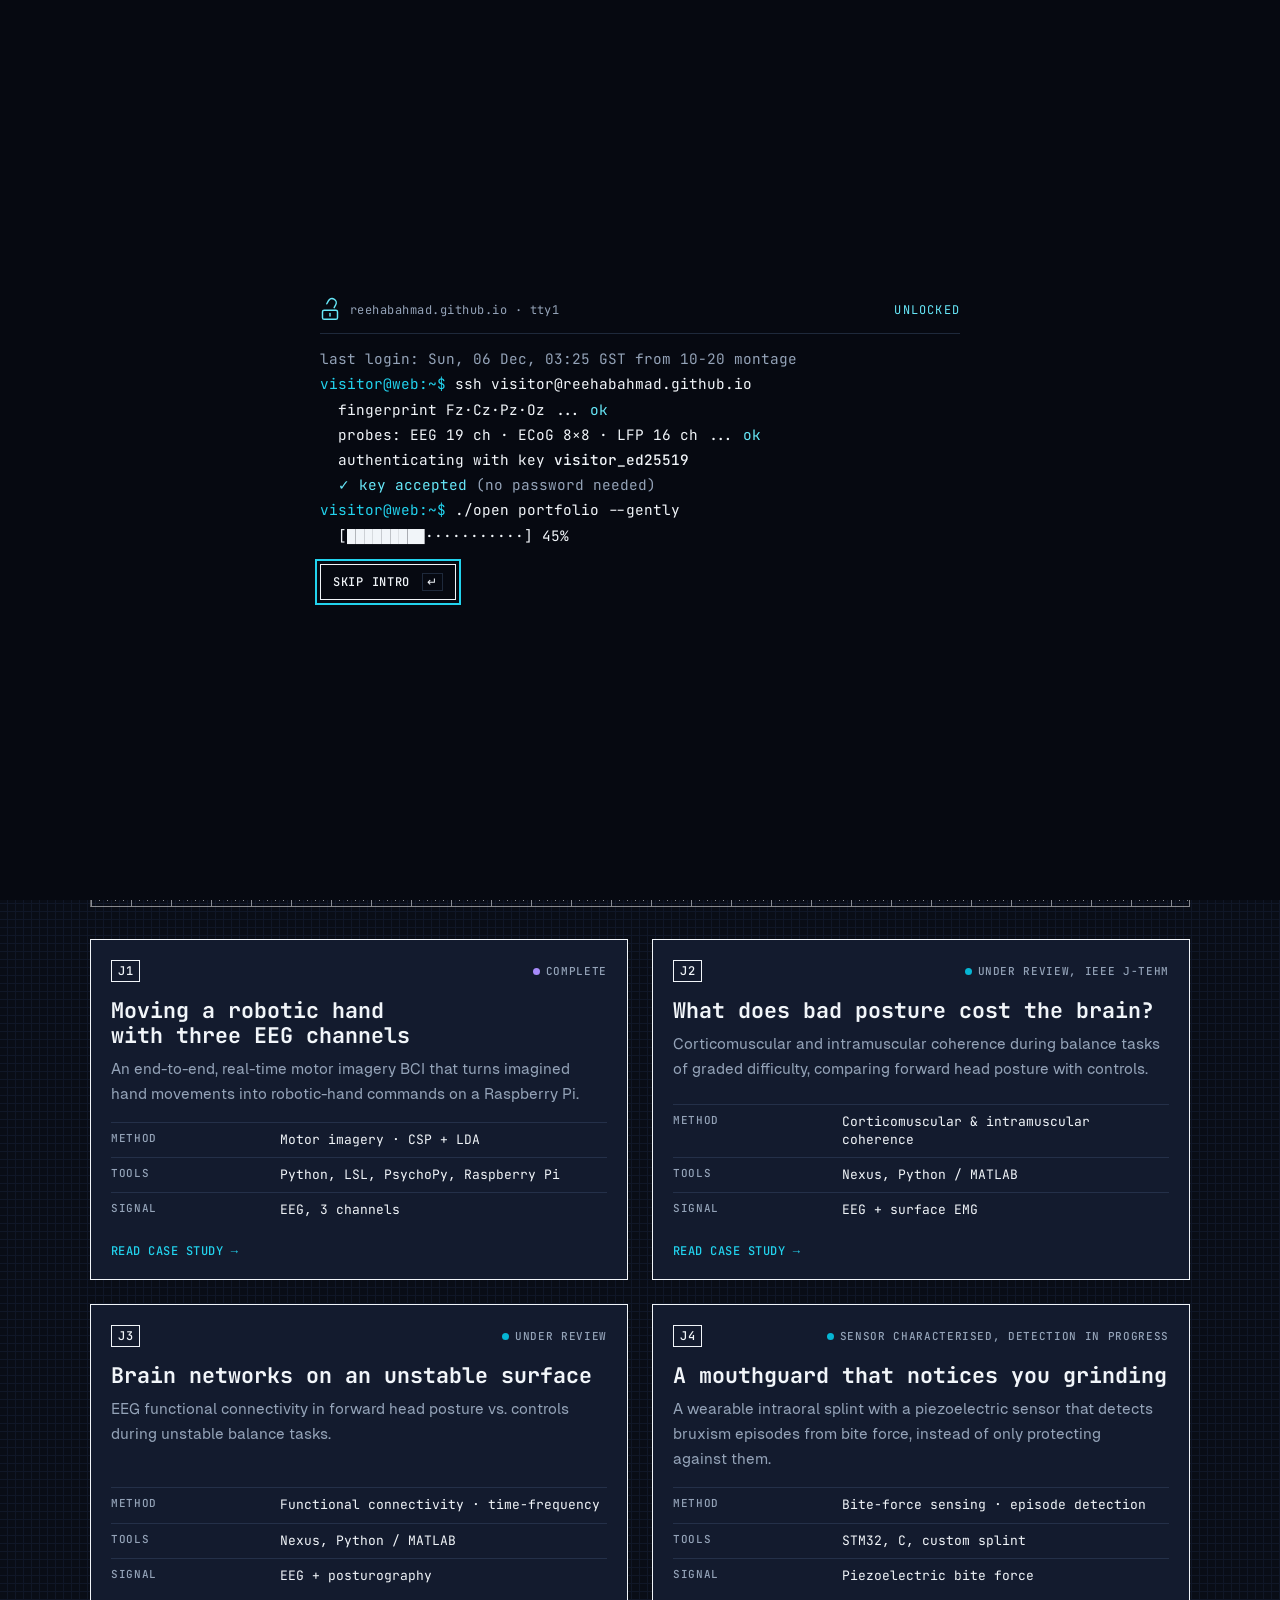
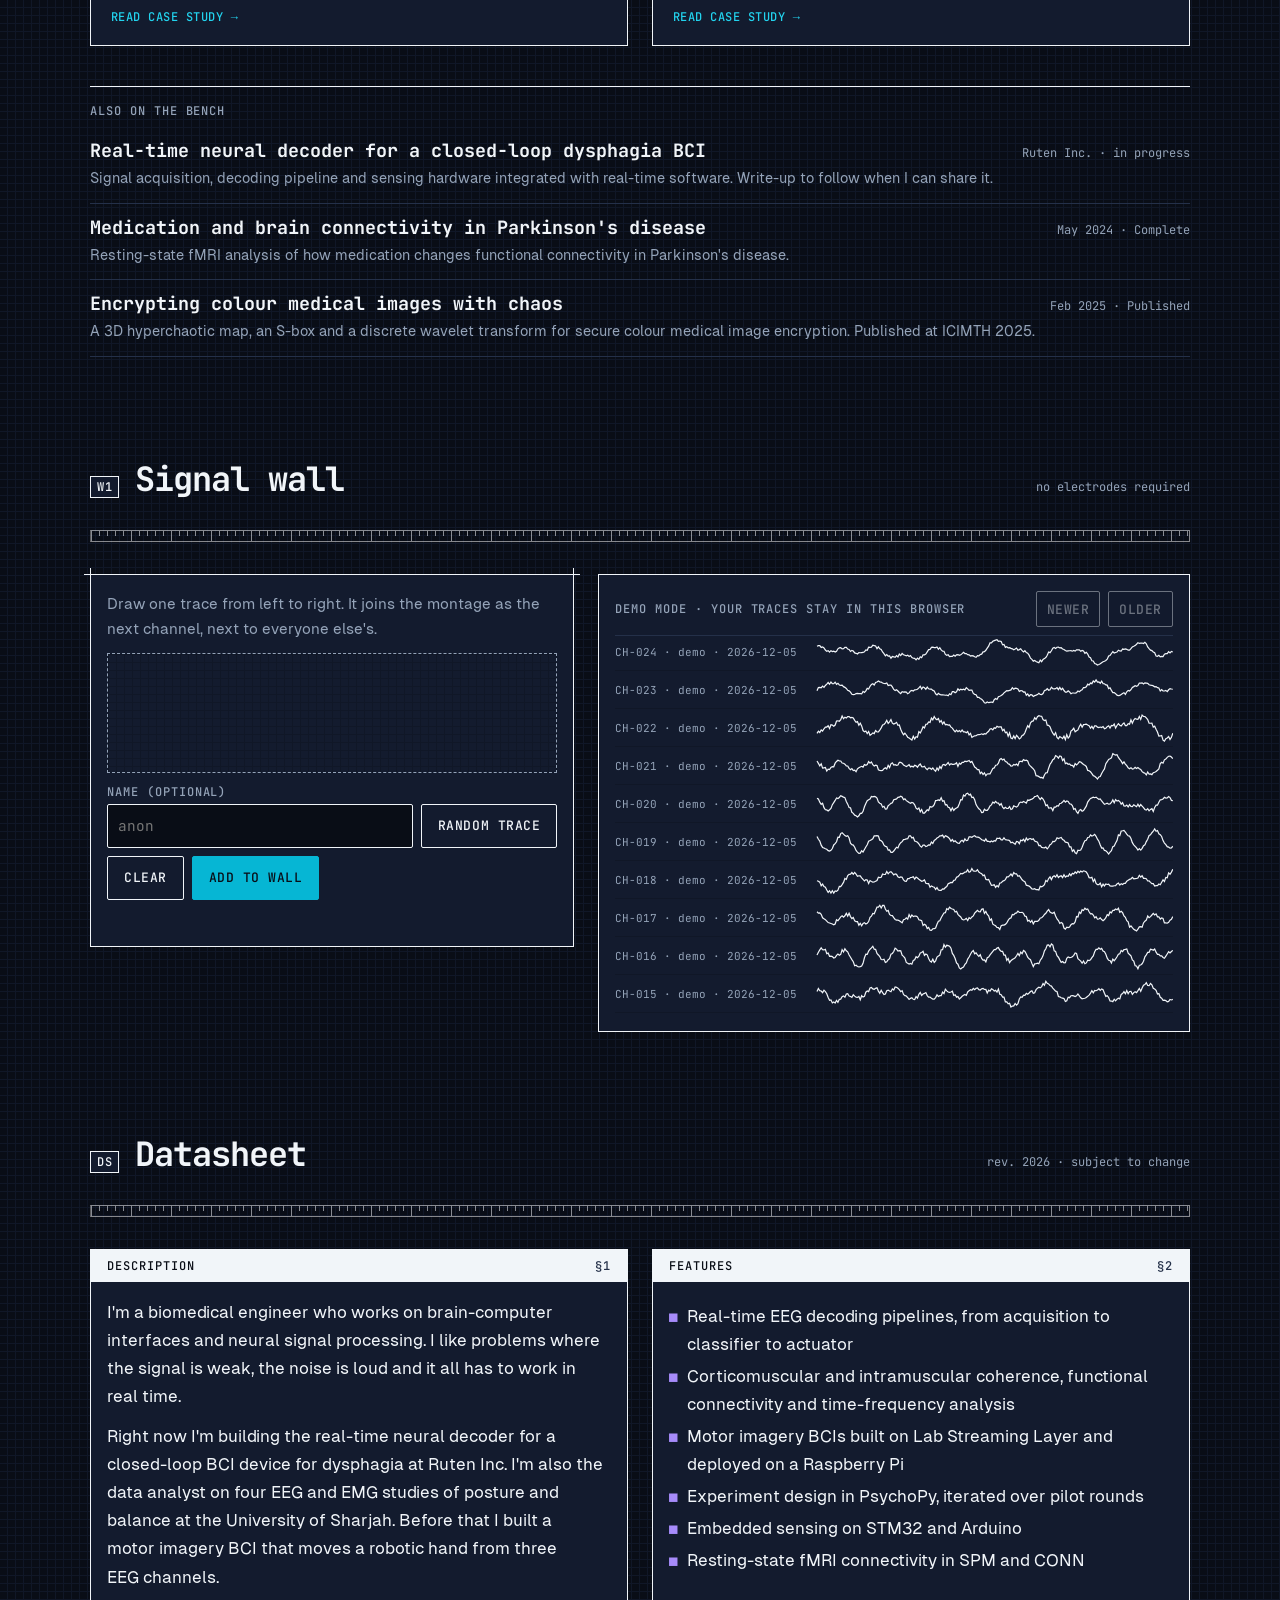
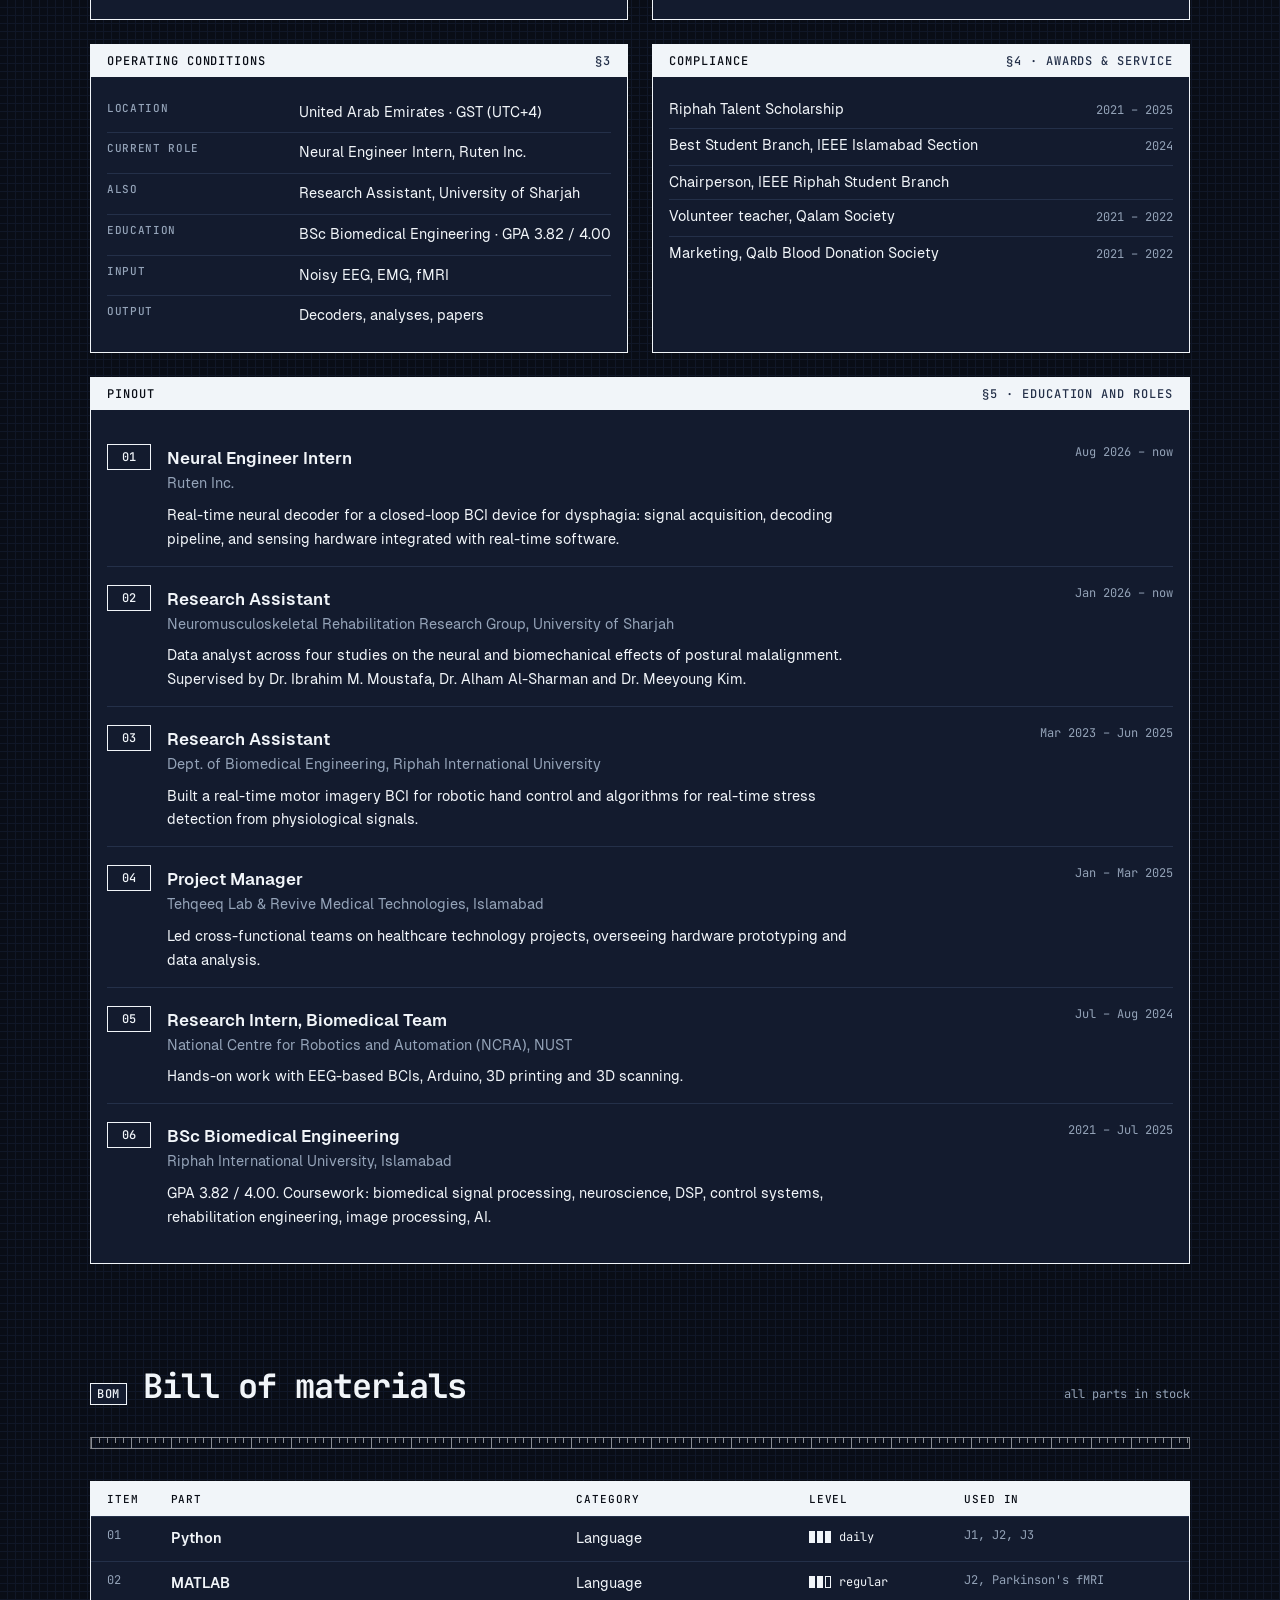
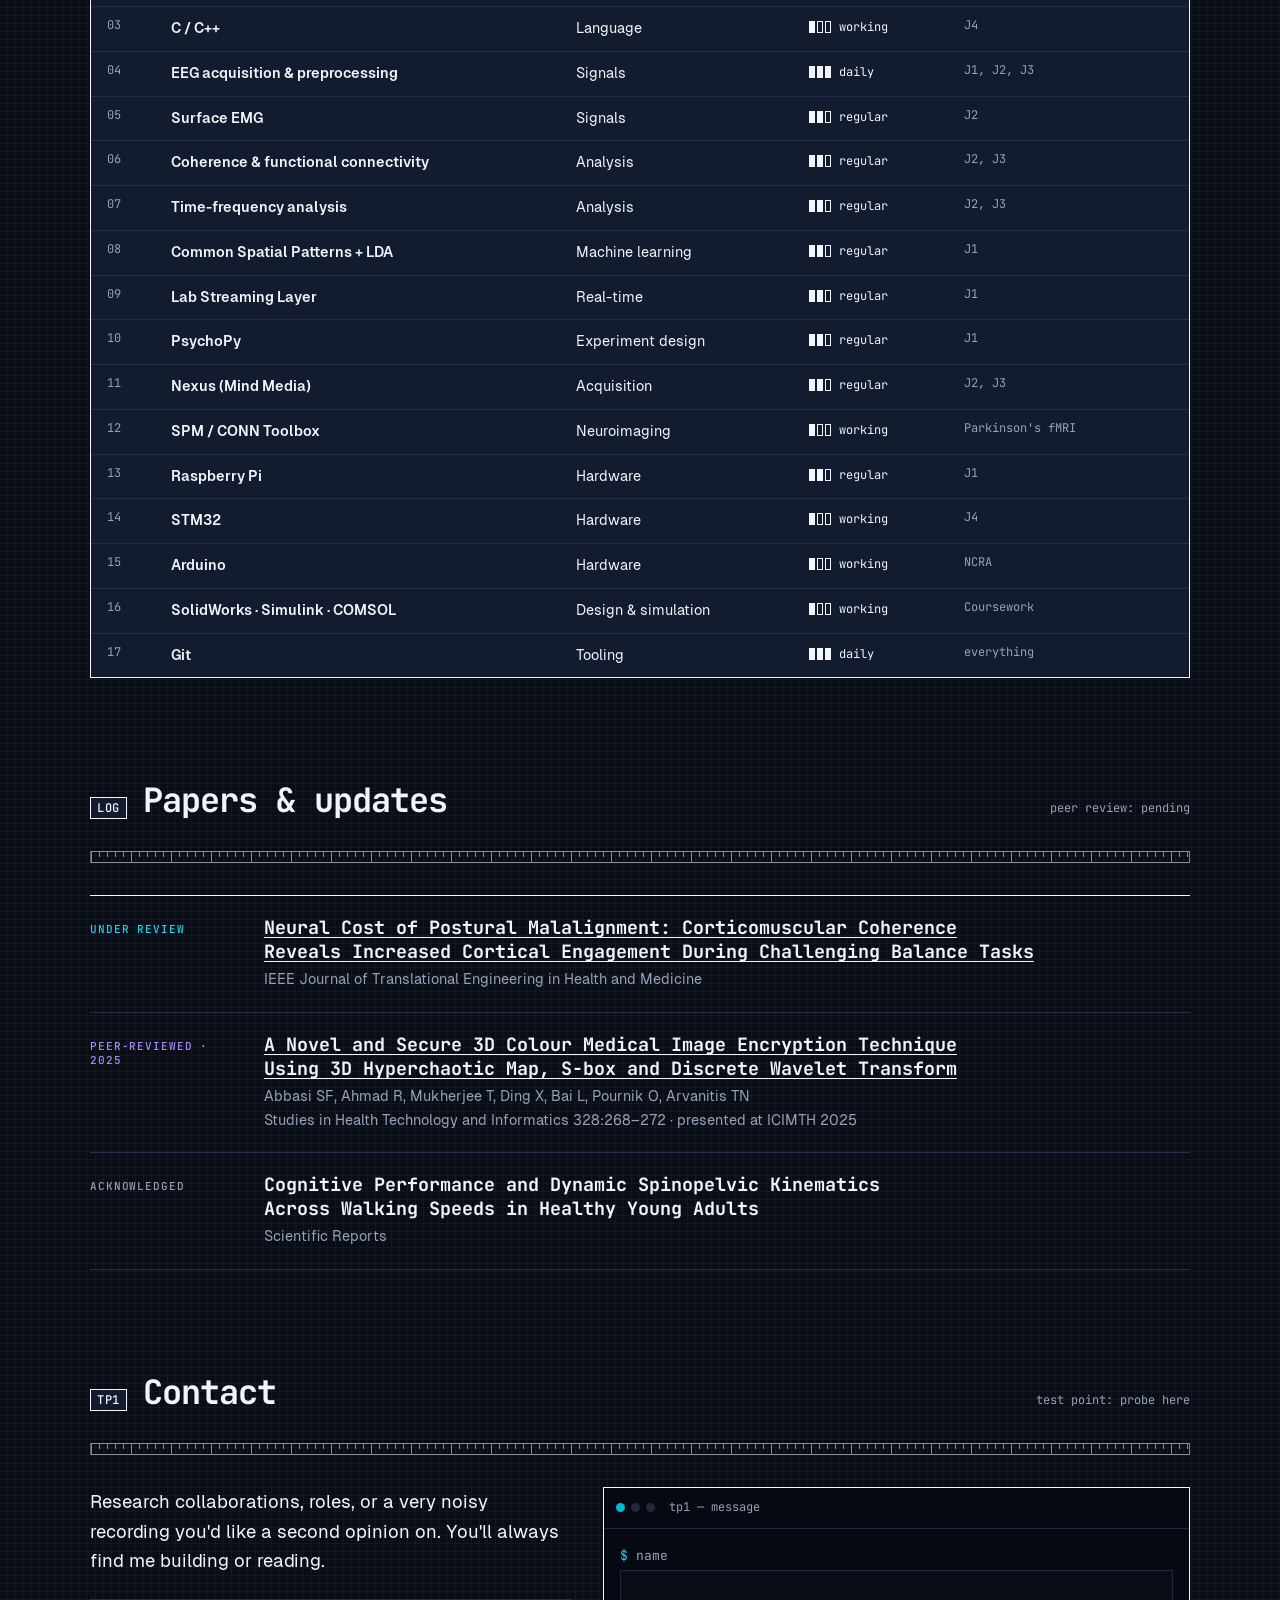
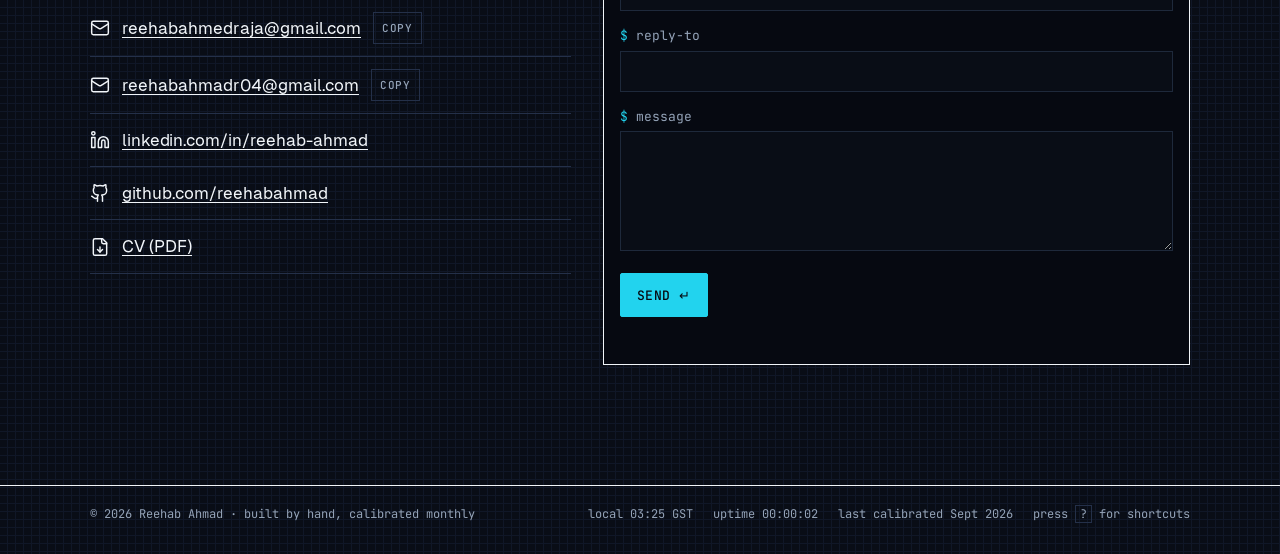
==== commit 93990831: "Publish site" ====
--- a/index.html
+++ b/index.html
@@ -1,3 +1,3 @@
-<!DOCTYPE html><html lang="en"><head><meta charset="utf-8"><script>try{if(!sessionStorage.getItem("unlocked")&&!matchMedia("(prefers-reduced-motion: reduce)").matches)document.documentElement.classList.add("locked")}catch(e){}</script><meta name="viewport" content="width=device-width, initial-scale=1, viewport-fit=cover"><title>Reehab Ahmad · Neural Engineer</title><meta name="description" content="Reehab Ahmad is a neural engineer working on EEG, brain-computer interfaces and real-time signal processing. Case studies, papers and contact."><link rel="canonical" href="https://recoded-13.github.io/"><link rel="icon" href="/favicon.svg" type="image/svg+xml"><link rel="sitemap" href="/sitemap-index.xml"><meta name="theme-color" content="#090d16"><meta property="og:type" content="website"><meta property="og:title" content="Reehab Ahmad · Neural Engineer"><meta property="og:description" content="Reehab Ahmad is a neural engineer working on EEG, brain-computer interfaces and real-time signal processing. Case studies, papers and contact."><meta property="og:url" content="https://recoded-13.github.io/"><meta property="og:image" content="https://recoded-13.github.io/og.png"><meta property="og:image:width" content="1200"><meta property="og:image:height" content="630"><meta name="twitter:card" content="summary_large_image"><script type="application/ld+json">{"@context":"https://schema.org","@type":"Person","name":"Reehab Ahmad","jobTitle":"Neural Engineer","url":"https://recoded-13.github.io/","email":"mailto:reehabahmedraja@gmail.com","sameAs":["https://github.com/recoded-13","https://www.linkedin.com/in/reehab-ahmad"],"knowsAbout":["EEG","Brain-computer interfaces","Biomedical signal processing","Functional connectivity"],"alumniOf":{"@type":"CollegeOrUniversity","name":"Riphah International University"},"address":{"@type":"PostalAddress","addressCountry":"AE"}}</script><link rel="stylesheet" href="/_astro/Base.DsLZSDT1.css"></head><body><div class="lock" id="lock"><div class="lock-half lock-top" aria-hidden="true"></div><div class="lock-half lock-bottom" aria-hidden="true"></div><div class="lock-inner"><div class="lock-head" aria-hidden="true"><svg class="padlock" viewBox="0 0 24 24" fill="none" stroke="currentColor" stroke-width="1.75" stroke-linecap="round" stroke-linejoin="round"><path class="shackle" d="M7 11V7a5 5 0 0 1 10 0v4"></path><rect x="3" y="11" width="18" height="11" rx="2"></rect><path d="M12 15v3"></path></svg><span>recoded-13.github.io · tty1</span><span class="lock-state" id="lock-state">locked</span></div><pre class="lock-term" id="lock-term" aria-hidden="true"></pre><button class="lock-skip" id="lock-skip" type="button">Skip intro <kbd>↵</kbd></button></div></div><script type="module">function e(){let e=document.documentElement,t=document.getElementById(`lock`);if(!t||!e.classList.contains(`locked`)){t?.remove();return}let n=document.getElementById(`lock-term`),r=document.getElementById(`lock-state`),i=document.getElementById(`lock-skip`),a=[{out:`<span class="dim">last login: ${new Date().toLocaleString(`en-GB`,{timeZone:`Asia/Dubai`,weekday:`short`,day:`2-digit`,month:`short`,hour:`2-digit`,minute:`2-digit`})} GST from 10-20 montage</span>`,wait:150},{cmd:`ssh visitor@recoded-13.github.io`},{out:`  fingerprint Fz·Cz·Pz·Oz ... <span class="ok">ok</span>`,wait:120},{out:`  probes: EEG 19 ch · ECoG 8×8 · LFP 16 ch ... <span class="ok">ok</span>`,wait:120},{out:`  authenticating with key <b>visitor_ed25519</b>`,wait:150},{key:!0},{out:`  <span class="ok">✓ key accepted</span> <span class="dim">(no password needed)</span>`,wait:200},{cmd:`./open portfolio --gently`},{bar:!0},{out:`  <span class="ok">access granted.</span> welcome in.`,wait:300}],o=!1,s=[],c=e=>new Promise(t=>s.push(window.setTimeout(t,e))),l=(e=``)=>{let t=document.createElement(`div`);return t.innerHTML=e,n.append(t),t},u=()=>{if(!o){o=!0,s.forEach(clearTimeout);try{sessionStorage.setItem(`unlocked`,`1`)}catch{}t.classList.add(`unlocked`,`open`),r.textContent=`unlocked`,window.setTimeout(()=>{e.classList.remove(`locked`),t.remove()},650),removeEventListener(`keydown`,d)}},d=e=>{[`Enter`,`Escape`,` `].includes(e.key)&&(e.preventDefault(),u())};addEventListener(`keydown`,d),i.addEventListener(`click`,u),t.addEventListener(`click`,e=>{e.target!==i&&u()}),i.focus({preventScroll:!0}),(async()=>{for(let e of a){if(o)return;if(`cmd`in e){let t=l(`<span class="prompt">visitor@web:~$</span> `),n=document.createElement(`span`);t.append(n);let r=document.createElement(`i`);r.className=`caret`,t.append(r);for(let t of e.cmd)if(n.textContent+=t,await c(12+Math.random()*18),o)return;await c(110),r.remove()}else if(`out`in e)l(e.out),await c(e.wait??150);else if(`key`in e)t.classList.add(`unlocked`),r.textContent=`unlocked`,await c(150);else{let e=l();for(let t=0;t<=20;t++)if(e.textContent=`  [${`█`.repeat(t)}${`·`.repeat(20-t)}] ${Math.round(t/20*100)}%`,await c(16),o)return;await c(80)}}u()})()}e();</script><a class="skip" href="#main">Skip to content</a><header class="top"><div class="wrap"><a class="brand" href="/" data-probe="HOME · 0V · ok">Reehab Ahmad</a><nav aria-label="Primary"><a href="#work"><span>J</span>Work</a><a href="#wall"><span>W1</span>Wall</a><a href="#about"><span>DS</span>About</a><a href="#skills"><span>BOM</span>Skills</a><a href="#contact"><span>TP1</span>Contact</a><button class="led" id="led" type="button" aria-pressed="false" aria-label="Power LED: toggle debug view (D)" title="Debug view (D)"><i></i></button></nav></div></header><main id="main"><section class="hero" aria-labelledby="hero-title" data-ref="U1"><div class="wrap hero-grid"><div><span class="ref">U1 · Neural engineer</span><h1 id="hero-title">Reehab Ahmad</h1><p class="positioning">I work where the nervous system meets the circuit board.</p><p class="intro">Neural engineer building real-time EEG decoders and brain-computer interfaces. Currently at Ruten Inc. and the University of Sharjah.</p><div class="hero-actions"><a class="btn btn--primary" href="/cv.pdf" data-probe="CV · pdf · ok"><svg viewBox="0 0 24 24" fill="none" stroke="currentColor" stroke-width="1.75" stroke-linecap="round" stroke-linejoin="round" aria-hidden="true"><path d="M15 2H6a2 2 0 0 0-2 2v16a2 2 0 0 0 2 2h12a2 2 0 0 0 2-2V7Z"/><path d="M14 2v4a2 2 0 0 0 2 2h4"/><path d="M12 18v-6"/><path d="m9 15 3 3 3-3"/></svg> Download CV</a><a class="btn" href="#contact" data-probe="TP1 · 3.3V · ok">Contact</a><div class="icon-links"><a class="icon-link" href="https://github.com/recoded-13" target="_blank" rel="noopener" aria-label="GitHub" data-probe="GH · link · ok"><svg viewBox="0 0 24 24" fill="none" stroke="currentColor" stroke-width="1.75" stroke-linecap="round" stroke-linejoin="round" aria-hidden="true"><path d="M15 22v-4a4.8 4.8 0 0 0-1-3.5c3 0 6-2 6-5.5.08-1.25-.27-2.48-1-3.5.28-1.15.28-2.35 0-3.5 0 0-1 0-3 1.5-2.64-.5-5.36-.5-8 0C6 2 5 2 5 2c-.3 1.15-.3 2.35 0 3.5A5.4 5.4 0 0 0 4 9c0 3.5 3 5.5 6 5.5-.39.49-.68 1.05-.85 1.65-.17.6-.22 1.23-.15 1.85v4"/><path d="M9 18c-4.51 2-5-2-7-2"/></svg></a><a class="icon-link" href="https://www.linkedin.com/in/reehab-ahmad" target="_blank" rel="noopener" aria-label="LinkedIn" data-probe="IN · link · ok"><svg viewBox="0 0 24 24" fill="none" stroke="currentColor" stroke-width="1.75" stroke-linecap="round" stroke-linejoin="round" aria-hidden="true"><path d="M16 8a6 6 0 0 1 6 6v7h-4v-7a2 2 0 0 0-2-2 2 2 0 0 0-2 2v7h-4v-7a6 6 0 0 1 6-6z"/><rect x="2" y="9" width="4" height="12"/><circle cx="4" cy="4" r="2"/></svg></a><a class="icon-link" href="mailto:reehabahmedraja@gmail.com" aria-label="Email reehabahmedraja@gmail.com" data-probe="MAIL · link · ok"><svg viewBox="0 0 24 24" fill="none" stroke="currentColor" stroke-width="1.75" stroke-linecap="round" stroke-linejoin="round" aria-hidden="true"><rect x="2" y="4" width="20" height="16" rx="2"/><path d="m22 7-8.97 5.7a1.94 1.94 0 0 1-2.06 0L2 7"/></svg></a></div></div></div><figure class="scope xhair" style="margin: 0"><div class="scope-bar"><p class="readout" id="readout" aria-live="polite">EEG · band: <b>alpha</b> · 8–12 Hz · live</p><div class="scope-controls"><div class="seg modes" role="group" aria-label="Recording"><button type="button" data-mode="eeg" aria-pressed="true" title="Scalp EEG">EEG</button><button type="button" data-mode="ecog" aria-pressed="false" title="Electrocorticography: a grid on the cortical surface">ECoG</button><button type="button" data-mode="lfp" aria-pressed="false" title="Local field potentials from a laminar probe">LFP</button></div><div class="seg bands" role="group" aria-label="Frequency band"><button type="button" data-band="delta" aria-pressed="false" title="delta · 1–4 Hz">δ</button><button type="button" data-band="theta" aria-pressed="false" title="theta · 4–8 Hz">θ</button><button type="button" data-band="alpha" aria-pressed="true" title="alpha · 8–12 Hz">α</button><button type="button" data-band="beta" aria-pressed="false" title="beta · 13–30 Hz">β</button></div></div></div><div class="map-wrap"><canvas id="map" role="img" aria-label="A top-down head outline with 19 EEG electrodes at 10–20 positions, connected by lines whose strength drifts slowly to show functional connectivity."></canvas></div><figcaption class="scope-foot label"><span id="scope-caption">EEG · 10–20 montage · 19 ch</span><span>hover to stimulate · click to switch band</span></figcaption></figure></div></section><script type="module" src="/_astro/Hero.astro_astro_type_script_index_0_lang.D0-kBAwW.js"></script><section class="sec" id="work" aria-labelledby="work-title" data-ref="J1–J4"><div class="wrap"><div class="sec-head"><span class="ref">J1–J4</span><h2 id="work-title">Selected work</h2><span class="aside">connectors: case studies inside</span></div><hr class="rule" aria-hidden="true" style="margin-bottom: 32px"><div class="cards"><article class="card" data-ref="J1" data-probe="J1 · 3.3V · ok"><div class="card-top"><span class="ref">J1</span><span class="status" data-state="done">Complete</span></div><h3><a href="/work/motor-imagery-bci/">Moving a robotic hand with three EEG channels</a></h3><p>An end-to-end, real-time motor imagery BCI that turns imagined hand movements into robotic-hand commands on a Raspberry Pi.</p><table class="spec"><tbody><tr><th scope="row">Method</th><td>Motor imagery · CSP + LDA</td></tr><tr><th scope="row">Tools</th><td>Python, LSL, PsychoPy, Raspberry Pi</td></tr><tr><th scope="row">Signal</th><td>EEG, 3 channels</td></tr></tbody></table><div class="card-foot"><span class="more" aria-hidden="true">Read case study →</span><span class="extra"></span></div></article><article class="card" data-ref="J2" data-probe="J2 · 3.3V · ok"><div class="card-top"><span class="ref">J2</span><span class="status" data-state="live">Under review, IEEE J-TEHM</span></div><h3><a href="/work/corticomuscular-coherence/">What does bad posture cost the brain?</a></h3><p>Corticomuscular and intramuscular coherence during balance tasks of graded difficulty, comparing forward head posture with controls.</p><table class="spec"><tbody><tr><th scope="row">Method</th><td>Corticomuscular &amp; intramuscular coherence</td></tr><tr><th scope="row">Tools</th><td>Nexus, Python / MATLAB</td></tr><tr><th scope="row">Signal</th><td>EEG + surface EMG</td></tr></tbody></table><div class="card-foot"><span class="more" aria-hidden="true">Read case study →</span><span class="extra"></span></div></article><article class="card" data-ref="J3" data-probe="J3 · 3.3V · ok"><div class="card-top"><span class="ref">J3</span><span class="status" data-state="live">Under review</span></div><h3><a href="/work/eeg-connectivity-balance/">Brain networks on an unstable surface</a></h3><p>EEG functional connectivity in forward head posture vs. controls during unstable balance tasks.</p><table class="spec"><tbody><tr><th scope="row">Method</th><td>Functional connectivity · time-frequency</td></tr><tr><th scope="row">Tools</th><td>Nexus, Python / MATLAB</td></tr><tr><th scope="row">Signal</th><td>EEG + posturography</td></tr></tbody></table><div class="card-foot"><span class="more" aria-hidden="true">Read case study →</span><span class="extra"></span></div></article><article class="card" data-ref="J4" data-probe="J4 · 3.3V · ok"><div class="card-top"><span class="ref">J4</span><span class="status" data-state="live">Sensor characterised, detection in progress</span></div><h3><a href="/work/smart-occlusal-splint/">A mouthguard that notices you grinding</a></h3><p>A wearable intraoral splint with a piezoelectric sensor that detects bruxism episodes from bite force, instead of only protecting against them.</p><table class="spec"><tbody><tr><th scope="row">Method</th><td>Bite-force sensing · episode detection</td></tr><tr><th scope="row">Tools</th><td>STM32, C, custom splint</td></tr><tr><th scope="row">Signal</th><td>Piezoelectric bite force</td></tr></tbody></table><div class="card-foot"><span class="more" aria-hidden="true">Read case study →</span><span class="extra"></span></div></article></div><div class="bench"><h3>Also on the bench</h3><ul><li><span style="font: 600 var(--step-1)/1.3 var(--font-display); color: var(--ink)">Real-time neural decoder for a closed-loop dysphagia BCI</span><span>Ruten Inc. · in progress</span><p>Signal acquisition, decoding pipeline and sensing hardware integrated with real-time software. Write-up to follow when I can share it.</p></li><li><a href="/work/parkinsons-fmri/">Medication and brain connectivity in Parkinson&#39;s disease</a><span>May 2024 · Complete</span><p>Resting-state fMRI analysis of how medication changes functional connectivity in Parkinson&#39;s disease.</p></li><li><a href="/work/medical-image-encryption/">Encrypting colour medical images with chaos</a><span>Feb 2025 · Published</span><p>A 3D hyperchaotic map, an S-box and a discrete wavelet transform for secure colour medical image encryption. Published at ICIMTH 2025.</p></li></ul></div></div></section><section class="sec" id="wall" aria-labelledby="wall-title" data-ref="W1"><div class="wrap"><div class="sec-head"><span class="ref">W1</span><h2 id="wall-title">Signal wall</h2><span class="aside">no electrodes required</span></div><hr class="rule" aria-hidden="true" style="margin-bottom: 32px"><div class="wall-grid"><div class="pad-box xhair"><p>Draw one trace from left to right. It joins the montage as the next channel, next to everyone else's.</p><canvas id="pad" role="img" aria-label="Drawing pad. Drag from left to right to draw a trace, or use the Random trace button."></canvas><div class="pad-row"><div class="field"><label class="label" for="trace-name">Name (optional)</label><input id="trace-name" name="trace-name" maxlength="12" autocomplete="off" placeholder="anon" pattern="[A-Za-z0-9 _.\-]*"></div><button class="btn" type="button" id="pad-random">Random trace</button><button class="btn" type="button" id="pad-clear">Clear</button><button class="btn btn--primary" type="button" id="pad-send">Add to wall</button></div><p class="wall-msg" id="wall-msg" role="status" aria-live="polite"></p></div><div class="montage-box"><div class="montage-head"><span class="label" id="wall-mode">montage · latest 40</span><div class="pager"><button class="btn" type="button" id="wall-newer" disabled>Newer</button><button class="btn" type="button" id="wall-older">Older</button></div></div><div class="montage" id="montage" tabindex="0" aria-label="Visitor traces, newest first"><ol id="montage-list"></ol></div></div></div></div></section><script type="module" src="/_astro/SignalWall.astro_astro_type_script_index_0_lang.CZI0_sIS.js"></script><section class="sec" id="about" aria-labelledby="about-title" data-ref="DS"><div class="wrap"><div class="sec-head"><span class="ref">DS</span><h2 id="about-title">Datasheet</h2><span class="aside">rev. 2026 · subject to change</span></div><hr class="rule" aria-hidden="true" style="margin-bottom: 32px"><div class="ds"><div class="ds-block" data-ref="DS-1"><h3>Description <span>§1</span></h3><div class="ds-body"><p>I'm a biomedical engineer who works on brain-computer interfaces and neural signal processing. I like problems where the signal is weak, the noise is loud and it all has to work in real time.</p><p>Right now I'm building the real-time neural decoder for a closed-loop BCI device for dysphagia at Ruten Inc. I'm also the data analyst on four EEG and EMG studies of posture and balance at the University of Sharjah. Before that I built a motor imagery BCI that moves a robotic hand from three EEG channels.</p></div></div><div class="ds-block" data-ref="DS-2"><h3>Features <span>§2</span></h3><div class="ds-body"><ul><li>Real-time EEG decoding pipelines, from acquisition to classifier to actuator</li><li>Corticomuscular and intramuscular coherence, functional connectivity and time-frequency analysis</li><li>Motor imagery BCIs built on Lab Streaming Layer and deployed on a Raspberry Pi</li><li>Experiment design in PsychoPy, iterated over pilot rounds</li><li>Embedded sensing on STM32 and Arduino</li><li>Resting-state fMRI connectivity in SPM and CONN</li></ul></div></div><div class="ds-block" data-ref="DS-3"><h3>Operating conditions <span>§3</span></h3><div class="ds-body"><table class="kv"><tbody><tr><th scope="row">Location</th><td>United Arab Emirates · GST (UTC+4)</td></tr><tr><th scope="row">Current role</th><td>Neural Engineer Intern, Ruten Inc.</td></tr><tr><th scope="row">Also</th><td>Research Assistant, University of Sharjah</td></tr><tr><th scope="row">Education</th><td>BSc Biomedical Engineering · GPA 3.82 / 4.00</td></tr><tr><th scope="row">Input</th><td>Noisy EEG, EMG, fMRI</td></tr><tr><th scope="row">Output</th><td>Decoders, analyses, papers</td></tr></tbody></table></div></div><div class="ds-block" data-ref="DS-4"><h3>Compliance <span>§4 · awards &amp; service</span></h3><div class="ds-body"><table class="kv"><tbody><tr><th scope="row" style="width:auto; text-transform:none; letter-spacing:0; font-family: var(--font-body); font-size: 0.9rem; color: var(--ink)">Riphah Talent Scholarship</th><td class="mono" style="text-align:right; font-size:0.75rem; color: var(--ink-muted)">2021 – 2025</td></tr><tr><th scope="row" style="width:auto; text-transform:none; letter-spacing:0; font-family: var(--font-body); font-size: 0.9rem; color: var(--ink)">Best Student Branch, IEEE Islamabad Section</th><td class="mono" style="text-align:right; font-size:0.75rem; color: var(--ink-muted)">2024</td></tr><tr><th scope="row" style="width:auto; text-transform:none; letter-spacing:0; font-family: var(--font-body); font-size: 0.9rem; color: var(--ink)">Chairperson, IEEE Riphah Student Branch</th><td class="mono" style="text-align:right; font-size:0.75rem; color: var(--ink-muted)"></td></tr><tr><th scope="row" style="width:auto; text-transform:none; letter-spacing:0; font-family: var(--font-body); font-size: 0.9rem; color: var(--ink)">Volunteer teacher, Qalam Society</th><td class="mono" style="text-align:right; font-size:0.75rem; color: var(--ink-muted)">2021 – 2022</td></tr><tr><th scope="row" style="width:auto; text-transform:none; letter-spacing:0; font-family: var(--font-body); font-size: 0.9rem; color: var(--ink)">Marketing, Qalb Blood Donation Society</th><td class="mono" style="text-align:right; font-size:0.75rem; color: var(--ink-muted)">2021 – 2022</td></tr></tbody></table></div></div><div class="ds-block ds-wide" data-ref="DS-5"><h3>Pinout <span>§5 · education and roles</span></h3><div class="ds-body"><ol class="pins"><li><span class="pin" aria-hidden="true">01</span><div><b>Neural Engineer Intern</b><div class="org">Ruten Inc.</div></div><span class="when">Aug 2026 – now</span><p class="note">Real-time neural decoder for a closed-loop BCI device for dysphagia: signal acquisition, decoding pipeline, and sensing hardware integrated with real-time software.</p></li><li><span class="pin" aria-hidden="true">02</span><div><b>Research Assistant</b><div class="org">Neuromusculoskeletal Rehabilitation Research Group, University of Sharjah</div></div><span class="when">Jan 2026 – now</span><p class="note">Data analyst across four studies on the neural and biomechanical effects of postural malalignment. Supervised by Dr. Ibrahim M. Moustafa, Dr. Alham Al-Sharman and Dr. Meeyoung Kim.</p></li><li><span class="pin" aria-hidden="true">03</span><div><b>Research Assistant</b><div class="org">Dept. of Biomedical Engineering, Riphah International University</div></div><span class="when">Mar 2023 – Jun 2025</span><p class="note">Built a real-time motor imagery BCI for robotic hand control and algorithms for real-time stress detection from physiological signals.</p></li><li><span class="pin" aria-hidden="true">04</span><div><b>Project Manager</b><div class="org">Tehqeeq Lab &amp; Revive Medical Technologies, Islamabad</div></div><span class="when">Jan – Mar 2025</span><p class="note">Led cross-functional teams on healthcare technology projects, overseeing hardware prototyping and data analysis.</p></li><li><span class="pin" aria-hidden="true">05</span><div><b>Research Intern, Biomedical Team</b><div class="org">National Centre for Robotics and Automation (NCRA), NUST</div></div><span class="when">Jul – Aug 2024</span><p class="note">Hands-on work with EEG-based BCIs, Arduino, 3D printing and 3D scanning.</p></li><li><span class="pin" aria-hidden="true">06</span><div><b>BSc Biomedical Engineering</b><div class="org">Riphah International University, Islamabad</div></div><span class="when">2021 – Jul 2025</span><p class="note">GPA 3.82 / 4.00. Coursework: biomedical signal processing, neuroscience, DSP, control systems, rehabilitation engineering, image processing, AI.</p></li></ol></div></div></div></div></section><section class="sec" id="skills" aria-labelledby="skills-title" data-ref="BOM"><div class="wrap"><div class="sec-head"><span class="ref">BOM</span><h2 id="skills-title">Bill of materials</h2><span class="aside">all parts in stock</span></div><hr class="rule" aria-hidden="true" style="margin-bottom: 32px"><div class="table-scroll"><table class="bom"><caption class="visually-hidden">Skills, with category, level of use and the projects they were used in</caption><thead><tr><th scope="col">Item</th><th scope="col">Part</th><th scope="col">Category</th><th scope="col">Level</th><th scope="col">Used in</th></tr></thead><tbody><tr><td>01</td><td class="part">Python</td><td>Language</td><td><span class="lvl"><i aria-hidden="true"><b class="on"></b><b class="on"></b><b class="on"></b></i>daily</span></td><td class="used">J1, J2, J3</td></tr><tr><td>02</td><td class="part">MATLAB</td><td>Language</td><td><span class="lvl"><i aria-hidden="true"><b class="on"></b><b class="on"></b><b class></b></i>regular</span></td><td class="used">J2, Parkinson&#39;s fMRI</td></tr><tr><td>03</td><td class="part">C / C++</td><td>Language</td><td><span class="lvl"><i aria-hidden="true"><b class="on"></b><b class></b><b class></b></i>working</span></td><td class="used">J4</td></tr><tr><td>04</td><td class="part">EEG acquisition &amp; preprocessing</td><td>Signals</td><td><span class="lvl"><i aria-hidden="true"><b class="on"></b><b class="on"></b><b class="on"></b></i>daily</span></td><td class="used">J1, J2, J3</td></tr><tr><td>05</td><td class="part">Surface EMG</td><td>Signals</td><td><span class="lvl"><i aria-hidden="true"><b class="on"></b><b class="on"></b><b class></b></i>regular</span></td><td class="used">J2</td></tr><tr><td>06</td><td class="part">Coherence &amp; functional connectivity</td><td>Analysis</td><td><span class="lvl"><i aria-hidden="true"><b class="on"></b><b class="on"></b><b class></b></i>regular</span></td><td class="used">J2, J3</td></tr><tr><td>07</td><td class="part">Time-frequency analysis</td><td>Analysis</td><td><span class="lvl"><i aria-hidden="true"><b class="on"></b><b class="on"></b><b class></b></i>regular</span></td><td class="used">J2, J3</td></tr><tr><td>08</td><td class="part">Common Spatial Patterns + LDA</td><td>Machine learning</td><td><span class="lvl"><i aria-hidden="true"><b class="on"></b><b class="on"></b><b class></b></i>regular</span></td><td class="used">J1</td></tr><tr><td>09</td><td class="part">Lab Streaming Layer</td><td>Real-time</td><td><span class="lvl"><i aria-hidden="true"><b class="on"></b><b class="on"></b><b class></b></i>regular</span></td><td class="used">J1</td></tr><tr><td>10</td><td class="part">PsychoPy</td><td>Experiment design</td><td><span class="lvl"><i aria-hidden="true"><b class="on"></b><b class="on"></b><b class></b></i>regular</span></td><td class="used">J1</td></tr><tr><td>11</td><td class="part">Nexus (Mind Media)</td><td>Acquisition</td><td><span class="lvl"><i aria-hidden="true"><b class="on"></b><b class="on"></b><b class></b></i>regular</span></td><td class="used">J2, J3</td></tr><tr><td>12</td><td class="part">SPM / CONN Toolbox</td><td>Neuroimaging</td><td><span class="lvl"><i aria-hidden="true"><b class="on"></b><b class></b><b class></b></i>working</span></td><td class="used">Parkinson&#39;s fMRI</td></tr><tr><td>13</td><td class="part">Raspberry Pi</td><td>Hardware</td><td><span class="lvl"><i aria-hidden="true"><b class="on"></b><b class="on"></b><b class></b></i>regular</span></td><td class="used">J1</td></tr><tr><td>14</td><td class="part">STM32</td><td>Hardware</td><td><span class="lvl"><i aria-hidden="true"><b class="on"></b><b class></b><b class></b></i>working</span></td><td class="used">J4</td></tr><tr><td>15</td><td class="part">Arduino</td><td>Hardware</td><td><span class="lvl"><i aria-hidden="true"><b class="on"></b><b class></b><b class></b></i>working</span></td><td class="used">NCRA</td></tr><tr><td>16</td><td class="part">SolidWorks · Simulink · COMSOL</td><td>Design &amp; simulation</td><td><span class="lvl"><i aria-hidden="true"><b class="on"></b><b class></b><b class></b></i>working</span></td><td class="used">Coursework</td></tr><tr><td>17</td><td class="part">Git</td><td>Tooling</td><td><span class="lvl"><i aria-hidden="true"><b class="on"></b><b class="on"></b><b class="on"></b></i>daily</span></td><td class="used">everything</td></tr></tbody></table></div></div></section><section class="sec" id="log" aria-labelledby="log-title" data-ref="LOG"><div class="wrap"><div class="sec-head"><span class="ref">LOG</span><h2 id="log-title">Papers &amp; updates</h2><span class="aside">peer review: pending</span></div><hr class="rule" aria-hidden="true" style="margin-bottom: 32px"><ol class="log"><li><span class="kind" data-k="Under review">Under review</span><div><h3><a href="/work/corticomuscular-coherence/">Neural Cost of Postural Malalignment: Corticomuscular Coherence Reveals Increased Cortical Engagement During Challenging Balance Tasks</a></h3><p>IEEE Journal of Translational Engineering in Health and Medicine</p></div></li><li><span class="kind" data-k="Peer-reviewed">Peer-reviewed · 2025</span><div><h3><a href="https://doi.org/10.3233/SHTI250717" target="_blank" rel="noopener">A Novel and Secure 3D Colour Medical Image Encryption Technique Using 3D Hyperchaotic Map, S-box and Discrete Wavelet Transform</a></h3><p>Abbasi SF, Ahmad R, Mukherjee T, Ding X, Bai L, Pournik O, Arvanitis TN</p><p>Studies in Health Technology and Informatics 328:268–272 · presented at ICIMTH 2025</p></div></li><li><span class="kind" data-k="Acknowledged">Acknowledged</span><div><h3>Cognitive Performance and Dynamic Spinopelvic Kinematics Across Walking Speeds in Healthy Young Adults</h3><p>Scientific Reports</p></div></li></ol></div></section><section class="sec" id="contact" aria-labelledby="contact-title" data-ref="TP1"><div class="wrap"><div class="sec-head"><span class="ref">TP1</span><h2 id="contact-title">Contact</h2><span class="aside">test point: probe here</span></div><hr class="rule" aria-hidden="true" style="margin-bottom: 32px"><div class="contact-grid"><div><p class="contact-lead">Research collaborations, roles, or a very noisy recording you'd like a second opinion on. You'll always find me building or reading.</p><ul class="channels"><li><svg viewBox="0 0 24 24" fill="none" stroke="currentColor" stroke-width="1.75" stroke-linecap="round" stroke-linejoin="round" aria-hidden="true"><rect x="2" y="4" width="20" height="16" rx="2"/><path d="m22 7-8.97 5.7a1.94 1.94 0 0 1-2.06 0L2 7"/></svg><a href="mailto:reehabahmedraja@gmail.com">reehabahmedraja@gmail.com</a><button class="copy" type="button" data-copy="reehabahmedraja@gmail.com">Copy</button></li><li><svg viewBox="0 0 24 24" fill="none" stroke="currentColor" stroke-width="1.75" stroke-linecap="round" stroke-linejoin="round" aria-hidden="true"><rect x="2" y="4" width="20" height="16" rx="2"/><path d="m22 7-8.97 5.7a1.94 1.94 0 0 1-2.06 0L2 7"/></svg><a href="mailto:reehabahmadr04@gmail.com">reehabahmadr04@gmail.com</a><button class="copy" type="button" data-copy="reehabahmadr04@gmail.com">Copy</button></li><li><svg viewBox="0 0 24 24" fill="none" stroke="currentColor" stroke-width="1.75" stroke-linecap="round" stroke-linejoin="round" aria-hidden="true"><path d="M16 8a6 6 0 0 1 6 6v7h-4v-7a2 2 0 0 0-2-2 2 2 0 0 0-2 2v7h-4v-7a6 6 0 0 1 6-6z"/><rect x="2" y="9" width="4" height="12"/><circle cx="4" cy="4" r="2"/></svg><a href="https://www.linkedin.com/in/reehab-ahmad" target="_blank" rel="noopener">linkedin.com/in/reehab-ahmad</a></li><li><svg viewBox="0 0 24 24" fill="none" stroke="currentColor" stroke-width="1.75" stroke-linecap="round" stroke-linejoin="round" aria-hidden="true"><path d="M15 22v-4a4.8 4.8 0 0 0-1-3.5c3 0 6-2 6-5.5.08-1.25-.27-2.48-1-3.5.28-1.15.28-2.35 0-3.5 0 0-1 0-3 1.5-2.64-.5-5.36-.5-8 0C6 2 5 2 5 2c-.3 1.15-.3 2.35 0 3.5A5.4 5.4 0 0 0 4 9c0 3.5 3 5.5 6 5.5-.39.49-.68 1.05-.85 1.65-.17.6-.22 1.23-.15 1.85v4"/><path d="M9 18c-4.51 2-5-2-7-2"/></svg><a href="https://github.com/recoded-13" target="_blank" rel="noopener">github.com/recoded-13</a></li><li><svg viewBox="0 0 24 24" fill="none" stroke="currentColor" stroke-width="1.75" stroke-linecap="round" stroke-linejoin="round" aria-hidden="true"><path d="M15 2H6a2 2 0 0 0-2 2v16a2 2 0 0 0 2 2h12a2 2 0 0 0 2-2V7Z"/><path d="M14 2v4a2 2 0 0 0 2 2h4"/><path d="M12 18v-6"/><path d="m9 15 3 3 3-3"/></svg><a href="/cv.pdf">CV (PDF)</a></li></ul></div><div class="term"><div class="term-bar" aria-hidden="true"><i></i><i></i><i></i><span>tp1 — message</span></div><form id="contact-form" data-email="reehabahmedraja@gmail.com" novalidate><div><label for="c-name">name</label><input id="c-name" name="name" autocomplete="name" required></div><div><label for="c-email">reply-to</label><input id="c-email" name="email" type="email" autocomplete="email" required></div><div><label for="c-msg">message</label><textarea id="c-msg" name="message" required></textarea></div><button class="btn" type="submit">Send ↵</button><p class="term-out" id="c-out" role="status" aria-live="polite"></p></form></div></div></div></section><script type="module">function e(){let e=document.getElementById(`contact-form`);if(!e)return;let t=document.getElementById(`c-out`),n=e.dataset.email;e.addEventListener(`submit`,async r=>{r.preventDefault();let i=Object.fromEntries(new FormData(e)),a=[`name`,`email`,`message`].find(e=>!i[e]?.trim());if(a){t.textContent=`> error: ${a===`email`?`reply-to`:a} is empty`,e.elements.namedItem(a).focus();return}if(!/^[^\s@]+@[^\s@]+\.[^\s@]+$/.test(i.email)){t.textContent=`> error: reply-to doesn't look like an email address`,e.elements.namedItem(`email`).focus();return}{let e=`${i.message}\n\n— ${i.name} (${i.email})`;location.href=`mailto:${n}?subject=${encodeURIComponent(`Hello from ${i.name}`)}&body=${encodeURIComponent(e)}`,t.textContent=`> opening your email app. If nothing opens, write to ${n}.`;return}})}e();</script></main><footer class="foot"><div class="wrap"><span>© 2026 Reehab Ahmad · built by hand, calibrated monthly</span><div class="readouts" aria-label="Instrument readouts"><span>local <span id="clock">--:--</span> GST</span><span>uptime <span id="uptime">00:00:00</span></span><span>last calibrated Sept 2026</span><span>press <kbd>?</kbd> for shortcuts</span></div></div></footer><div class="probe" id="probe" aria-hidden="true"></div><dialog id="keys" aria-labelledby="keys-title"><h2 id="keys-title">Shortcuts</h2><dl><dt><kbd>D</kbd></dt><dd>Toggle debug view (schematic mode)</dd><dt><kbd>?</kbd></dt><dd>Show this list</dd><dt><kbd>Esc</kbd></dt><dd>Close</dd></dl><form method="dialog"><button class="btn">Close</button></form></dialog><script type="module">var e=document.documentElement,t=document.getElementById(`led`),n=()=>document.querySelectorAll(`[data-ref]`).forEach(e=>{let t=e.getBoundingClientRect();e.dataset.dim=`${Math.round(t.width)}×${Math.round(t.height)}`}),r=r=>{e.classList.toggle(`debug`,r),t?.setAttribute(`aria-pressed`,String(r)),r&&n()};t?.addEventListener(`click`,()=>r(!e.classList.contains(`debug`))),addEventListener(`resize`,()=>{e.classList.contains(`debug`)&&n()});var i=document.getElementById(`keys`);addEventListener(`keydown`,t=>{let n=t.target;t.metaKey||t.ctrlKey||t.altKey||/input|textarea|select/i.test(n.tagName)||n.isContentEditable||(t.key===`d`||t.key===`D`?r(!e.classList.contains(`debug`)):t.key===`?`&&(i?.open?i.close():i?.showModal()))});var a=document.getElementById(`probe`);a&&matchMedia(`(pointer: fine)`).matches&&(e.classList.add(`has-probe`),addEventListener(`pointermove`,e=>{let t=e.target.closest(`[data-probe], a, button`);if(!t){a.classList.remove(`on`);return}a.textContent=t.dataset.probe??(t.tagName===`A`?`TP · link · ok`:`SW · button · ok`),a.style.transform=`translate(${e.clientX+14}px, ${e.clientY+16}px)`,a.classList.add(`on`)},{passive:!0}),document.addEventListener(`pointerleave`,()=>a.classList.remove(`on`)));var o=document.getElementById(`clock`),s=document.getElementById(`uptime`),c=Date.now(),l=()=>{if(o&&(o.textContent=new Date().toLocaleTimeString(`en-GB`,{timeZone:`Asia/Dubai`,hour:`2-digit`,minute:`2-digit`})),s){let e=Math.floor((Date.now()-c)/1e3);s.textContent=[e/3600,e/60%60,e%60].map(e=>String(Math.floor(e)).padStart(2,`0`)).join(`:`)}};l(),setInterval(l,1e3),document.querySelectorAll(`[data-copy]`).forEach(e=>e.addEventListener(`click`,async()=>{try{await navigator.clipboard.writeText(e.dataset.copy),e.textContent=`Copied`}catch{getSelection()?.selectAllChildren(e.previousElementSibling),e.textContent=`Selected`}setTimeout(()=>e.textContent=`Copy`,1600)}));var u=document.querySelector(`.progress`);if(u){let e=()=>{let e=document.documentElement.scrollHeight-innerHeight;u.style.transform=`scaleX(${e>0?scrollY/e:0})`};addEventListener(`scroll`,e,{passive:!0}),e()}console.log(`%c⌁ Hello, fellow engineer.%c
+<!DOCTYPE html><html lang="en"><head><meta charset="utf-8"><script>try{if(!sessionStorage.getItem("unlocked")&&!matchMedia("(prefers-reduced-motion: reduce)").matches)document.documentElement.classList.add("locked")}catch(e){}</script><meta name="viewport" content="width=device-width, initial-scale=1, viewport-fit=cover"><title>Reehab Ahmad · Neural Engineer</title><meta name="description" content="Reehab Ahmad is a neural engineer working on EEG, brain-computer interfaces and real-time signal processing. Case studies, papers and contact."><link rel="canonical" href="https://reehabahmad.github.io/"><link rel="icon" href="/favicon.svg" type="image/svg+xml"><link rel="sitemap" href="/sitemap-index.xml"><meta name="theme-color" content="#090d16"><meta property="og:type" content="website"><meta property="og:title" content="Reehab Ahmad · Neural Engineer"><meta property="og:description" content="Reehab Ahmad is a neural engineer working on EEG, brain-computer interfaces and real-time signal processing. Case studies, papers and contact."><meta property="og:url" content="https://reehabahmad.github.io/"><meta property="og:image" content="https://reehabahmad.github.io/og.png"><meta property="og:image:width" content="1200"><meta property="og:image:height" content="630"><meta name="twitter:card" content="summary_large_image"><script type="application/ld+json">{"@context":"https://schema.org","@type":"Person","name":"Reehab Ahmad","jobTitle":"Neural Engineer","url":"https://reehabahmad.github.io/","email":"mailto:reehabahmedraja@gmail.com","sameAs":["https://github.com/reehabahmad","https://www.linkedin.com/in/reehab-ahmad"],"knowsAbout":["EEG","Brain-computer interfaces","Biomedical signal processing","Functional connectivity"],"alumniOf":{"@type":"CollegeOrUniversity","name":"Riphah International University"},"address":{"@type":"PostalAddress","addressCountry":"AE"}}</script><link rel="stylesheet" href="/_astro/Base.DsLZSDT1.css"></head><body><div class="lock" id="lock"><div class="lock-half lock-top" aria-hidden="true"></div><div class="lock-half lock-bottom" aria-hidden="true"></div><div class="lock-inner"><div class="lock-head" aria-hidden="true"><svg class="padlock" viewBox="0 0 24 24" fill="none" stroke="currentColor" stroke-width="1.75" stroke-linecap="round" stroke-linejoin="round"><path class="shackle" d="M7 11V7a5 5 0 0 1 10 0v4"></path><rect x="3" y="11" width="18" height="11" rx="2"></rect><path d="M12 15v3"></path></svg><span>reehabahmad.github.io · tty1</span><span class="lock-state" id="lock-state">locked</span></div><pre class="lock-term" id="lock-term" aria-hidden="true"></pre><button class="lock-skip" id="lock-skip" type="button">Skip intro <kbd>↵</kbd></button></div></div><script type="module">function e(){let e=document.documentElement,t=document.getElementById(`lock`);if(!t||!e.classList.contains(`locked`)){t?.remove();return}let n=document.getElementById(`lock-term`),r=document.getElementById(`lock-state`),i=document.getElementById(`lock-skip`),a=[{out:`<span class="dim">last login: ${new Date().toLocaleString(`en-GB`,{timeZone:`Asia/Dubai`,weekday:`short`,day:`2-digit`,month:`short`,hour:`2-digit`,minute:`2-digit`})} GST from 10-20 montage</span>`,wait:150},{cmd:`ssh visitor@reehabahmad.github.io`},{out:`  fingerprint Fz·Cz·Pz·Oz ... <span class="ok">ok</span>`,wait:120},{out:`  probes: EEG 19 ch · ECoG 8×8 · LFP 16 ch ... <span class="ok">ok</span>`,wait:120},{out:`  authenticating with key <b>visitor_ed25519</b>`,wait:150},{key:!0},{out:`  <span class="ok">✓ key accepted</span> <span class="dim">(no password needed)</span>`,wait:200},{cmd:`./open portfolio --gently`},{bar:!0},{out:`  <span class="ok">access granted.</span> welcome in.`,wait:300}],o=!1,s=[],c=e=>new Promise(t=>s.push(window.setTimeout(t,e))),l=(e=``)=>{let t=document.createElement(`div`);return t.innerHTML=e,n.append(t),t},u=()=>{if(!o){o=!0,s.forEach(clearTimeout);try{sessionStorage.setItem(`unlocked`,`1`)}catch{}t.classList.add(`unlocked`,`open`),r.textContent=`unlocked`,window.setTimeout(()=>{e.classList.remove(`locked`),t.remove()},650),removeEventListener(`keydown`,d)}},d=e=>{[`Enter`,`Escape`,` `].includes(e.key)&&(e.preventDefault(),u())};addEventListener(`keydown`,d),i.addEventListener(`click`,u),t.addEventListener(`click`,e=>{e.target!==i&&u()}),i.focus({preventScroll:!0}),(async()=>{for(let e of a){if(o)return;if(`cmd`in e){let t=l(`<span class="prompt">visitor@web:~$</span> `),n=document.createElement(`span`);t.append(n);let r=document.createElement(`i`);r.className=`caret`,t.append(r);for(let t of e.cmd)if(n.textContent+=t,await c(12+Math.random()*18),o)return;await c(110),r.remove()}else if(`out`in e)l(e.out),await c(e.wait??150);else if(`key`in e)t.classList.add(`unlocked`),r.textContent=`unlocked`,await c(150);else{let e=l();for(let t=0;t<=20;t++)if(e.textContent=`  [${`█`.repeat(t)}${`·`.repeat(20-t)}] ${Math.round(t/20*100)}%`,await c(16),o)return;await c(80)}}u()})()}e();</script><a class="skip" href="#main">Skip to content</a><header class="top"><div class="wrap"><a class="brand" href="/" data-probe="HOME · 0V · ok">Reehab Ahmad</a><nav aria-label="Primary"><a href="#work"><span>J</span>Work</a><a href="#wall"><span>W1</span>Wall</a><a href="#about"><span>DS</span>About</a><a href="#skills"><span>BOM</span>Skills</a><a href="#contact"><span>TP1</span>Contact</a><button class="led" id="led" type="button" aria-pressed="false" aria-label="Power LED: toggle debug view (D)" title="Debug view (D)"><i></i></button></nav></div></header><main id="main"><section class="hero" aria-labelledby="hero-title" data-ref="U1"><div class="wrap hero-grid"><div><span class="ref">U1 · Neural engineer</span><h1 id="hero-title">Reehab Ahmad</h1><p class="positioning">I work where the nervous system meets the circuit board.</p><p class="intro">Neural engineer building real-time EEG decoders and brain-computer interfaces. Currently at Ruten Inc. and the University of Sharjah.</p><div class="hero-actions"><a class="btn btn--primary" href="/cv.pdf" data-probe="CV · pdf · ok"><svg viewBox="0 0 24 24" fill="none" stroke="currentColor" stroke-width="1.75" stroke-linecap="round" stroke-linejoin="round" aria-hidden="true"><path d="M15 2H6a2 2 0 0 0-2 2v16a2 2 0 0 0 2 2h12a2 2 0 0 0 2-2V7Z"/><path d="M14 2v4a2 2 0 0 0 2 2h4"/><path d="M12 18v-6"/><path d="m9 15 3 3 3-3"/></svg> Download CV</a><a class="btn" href="#contact" data-probe="TP1 · 3.3V · ok">Contact</a><div class="icon-links"><a class="icon-link" href="https://github.com/reehabahmad" target="_blank" rel="noopener" aria-label="GitHub" data-probe="GH · link · ok"><svg viewBox="0 0 24 24" fill="none" stroke="currentColor" stroke-width="1.75" stroke-linecap="round" stroke-linejoin="round" aria-hidden="true"><path d="M15 22v-4a4.8 4.8 0 0 0-1-3.5c3 0 6-2 6-5.5.08-1.25-.27-2.48-1-3.5.28-1.15.28-2.35 0-3.5 0 0-1 0-3 1.5-2.64-.5-5.36-.5-8 0C6 2 5 2 5 2c-.3 1.15-.3 2.35 0 3.5A5.4 5.4 0 0 0 4 9c0 3.5 3 5.5 6 5.5-.39.49-.68 1.05-.85 1.65-.17.6-.22 1.23-.15 1.85v4"/><path d="M9 18c-4.51 2-5-2-7-2"/></svg></a><a class="icon-link" href="https://www.linkedin.com/in/reehab-ahmad" target="_blank" rel="noopener" aria-label="LinkedIn" data-probe="IN · link · ok"><svg viewBox="0 0 24 24" fill="none" stroke="currentColor" stroke-width="1.75" stroke-linecap="round" stroke-linejoin="round" aria-hidden="true"><path d="M16 8a6 6 0 0 1 6 6v7h-4v-7a2 2 0 0 0-2-2 2 2 0 0 0-2 2v7h-4v-7a6 6 0 0 1 6-6z"/><rect x="2" y="9" width="4" height="12"/><circle cx="4" cy="4" r="2"/></svg></a><a class="icon-link" href="mailto:reehabahmedraja@gmail.com" aria-label="Email reehabahmedraja@gmail.com" data-probe="MAIL · link · ok"><svg viewBox="0 0 24 24" fill="none" stroke="currentColor" stroke-width="1.75" stroke-linecap="round" stroke-linejoin="round" aria-hidden="true"><rect x="2" y="4" width="20" height="16" rx="2"/><path d="m22 7-8.97 5.7a1.94 1.94 0 0 1-2.06 0L2 7"/></svg></a></div></div></div><figure class="scope xhair" style="margin: 0"><div class="scope-bar"><p class="readout" id="readout" aria-live="polite">EEG · band: <b>alpha</b> · 8–12 Hz · live</p><div class="scope-controls"><div class="seg modes" role="group" aria-label="Recording"><button type="button" data-mode="eeg" aria-pressed="true" title="Scalp EEG">EEG</button><button type="button" data-mode="ecog" aria-pressed="false" title="Electrocorticography: a grid on the cortical surface">ECoG</button><button type="button" data-mode="lfp" aria-pressed="false" title="Local field potentials from a laminar probe">LFP</button></div><div class="seg bands" role="group" aria-label="Frequency band"><button type="button" data-band="delta" aria-pressed="false" title="delta · 1–4 Hz">δ</button><button type="button" data-band="theta" aria-pressed="false" title="theta · 4–8 Hz">θ</button><button type="button" data-band="alpha" aria-pressed="true" title="alpha · 8–12 Hz">α</button><button type="button" data-band="beta" aria-pressed="false" title="beta · 13–30 Hz">β</button></div></div></div><div class="map-wrap"><canvas id="map" role="img" aria-label="A top-down head outline with 19 EEG electrodes at 10–20 positions, connected by lines whose strength drifts slowly to show functional connectivity."></canvas></div><figcaption class="scope-foot label"><span id="scope-caption">EEG · 10–20 montage · 19 ch</span><span>hover to stimulate · click to switch band</span></figcaption></figure></div></section><script type="module" src="/_astro/Hero.astro_astro_type_script_index_0_lang.D0-kBAwW.js"></script><section class="sec" id="work" aria-labelledby="work-title" data-ref="J1–J4"><div class="wrap"><div class="sec-head"><span class="ref">J1–J4</span><h2 id="work-title">Selected work</h2><span class="aside">connectors: case studies inside</span></div><hr class="rule" aria-hidden="true" style="margin-bottom: 32px"><div class="cards"><article class="card" data-ref="J1" data-probe="J1 · 3.3V · ok"><div class="card-top"><span class="ref">J1</span><span class="status" data-state="done">Complete</span></div><h3><a href="/work/motor-imagery-bci/">Moving a robotic hand with three EEG channels</a></h3><p>An end-to-end, real-time motor imagery BCI that turns imagined hand movements into robotic-hand commands on a Raspberry Pi.</p><table class="spec"><tbody><tr><th scope="row">Method</th><td>Motor imagery · CSP + LDA</td></tr><tr><th scope="row">Tools</th><td>Python, LSL, PsychoPy, Raspberry Pi</td></tr><tr><th scope="row">Signal</th><td>EEG, 3 channels</td></tr></tbody></table><div class="card-foot"><span class="more" aria-hidden="true">Read case study →</span><span class="extra"></span></div></article><article class="card" data-ref="J2" data-probe="J2 · 3.3V · ok"><div class="card-top"><span class="ref">J2</span><span class="status" data-state="live">Under review, IEEE J-TEHM</span></div><h3><a href="/work/corticomuscular-coherence/">What does bad posture cost the brain?</a></h3><p>Corticomuscular and intramuscular coherence during balance tasks of graded difficulty, comparing forward head posture with controls.</p><table class="spec"><tbody><tr><th scope="row">Method</th><td>Corticomuscular &amp; intramuscular coherence</td></tr><tr><th scope="row">Tools</th><td>Nexus, Python / MATLAB</td></tr><tr><th scope="row">Signal</th><td>EEG + surface EMG</td></tr></tbody></table><div class="card-foot"><span class="more" aria-hidden="true">Read case study →</span><span class="extra"></span></div></article><article class="card" data-ref="J3" data-probe="J3 · 3.3V · ok"><div class="card-top"><span class="ref">J3</span><span class="status" data-state="live">Under review</span></div><h3><a href="/work/eeg-connectivity-balance/">Brain networks on an unstable surface</a></h3><p>EEG functional connectivity in forward head posture vs. controls during unstable balance tasks.</p><table class="spec"><tbody><tr><th scope="row">Method</th><td>Functional connectivity · time-frequency</td></tr><tr><th scope="row">Tools</th><td>Nexus, Python / MATLAB</td></tr><tr><th scope="row">Signal</th><td>EEG + posturography</td></tr></tbody></table><div class="card-foot"><span class="more" aria-hidden="true">Read case study →</span><span class="extra"></span></div></article><article class="card" data-ref="J4" data-probe="J4 · 3.3V · ok"><div class="card-top"><span class="ref">J4</span><span class="status" data-state="live">Sensor characterised, detection in progress</span></div><h3><a href="/work/smart-occlusal-splint/">A mouthguard that notices you grinding</a></h3><p>A wearable intraoral splint with a piezoelectric sensor that detects bruxism episodes from bite force, instead of only protecting against them.</p><table class="spec"><tbody><tr><th scope="row">Method</th><td>Bite-force sensing · episode detection</td></tr><tr><th scope="row">Tools</th><td>STM32, C, custom splint</td></tr><tr><th scope="row">Signal</th><td>Piezoelectric bite force</td></tr></tbody></table><div class="card-foot"><span class="more" aria-hidden="true">Read case study →</span><span class="extra"></span></div></article></div><div class="bench"><h3>Also on the bench</h3><ul><li><span style="font: 600 var(--step-1)/1.3 var(--font-display); color: var(--ink)">Real-time neural decoder for a closed-loop dysphagia BCI</span><span>Ruten Inc. · in progress</span><p>Signal acquisition, decoding pipeline and sensing hardware integrated with real-time software. Write-up to follow when I can share it.</p></li><li><a href="/work/parkinsons-fmri/">Medication and brain connectivity in Parkinson&#39;s disease</a><span>May 2024 · Complete</span><p>Resting-state fMRI analysis of how medication changes functional connectivity in Parkinson&#39;s disease.</p></li><li><a href="/work/medical-image-encryption/">Encrypting colour medical images with chaos</a><span>Feb 2025 · Published</span><p>A 3D hyperchaotic map, an S-box and a discrete wavelet transform for secure colour medical image encryption. Published at ICIMTH 2025.</p></li></ul></div></div></section><section class="sec" id="wall" aria-labelledby="wall-title" data-ref="W1"><div class="wrap"><div class="sec-head"><span class="ref">W1</span><h2 id="wall-title">Signal wall</h2><span class="aside">no electrodes required</span></div><hr class="rule" aria-hidden="true" style="margin-bottom: 32px"><div class="wall-grid"><div class="pad-box xhair"><p>Draw one trace from left to right. It joins the montage as the next channel, next to everyone else's.</p><canvas id="pad" role="img" aria-label="Drawing pad. Drag from left to right to draw a trace, or use the Random trace button."></canvas><div class="pad-row"><div class="field"><label class="label" for="trace-name">Name (optional)</label><input id="trace-name" name="trace-name" maxlength="12" autocomplete="off" placeholder="anon" pattern="[A-Za-z0-9 _.\-]*"></div><button class="btn" type="button" id="pad-random">Random trace</button><button class="btn" type="button" id="pad-clear">Clear</button><button class="btn btn--primary" type="button" id="pad-send">Add to wall</button></div><p class="wall-msg" id="wall-msg" role="status" aria-live="polite"></p></div><div class="montage-box"><div class="montage-head"><span class="label" id="wall-mode">montage · latest 40</span><div class="pager"><button class="btn" type="button" id="wall-newer" disabled>Newer</button><button class="btn" type="button" id="wall-older">Older</button></div></div><div class="montage" id="montage" tabindex="0" aria-label="Visitor traces, newest first"><ol id="montage-list"></ol></div></div></div></div></section><script type="module" src="/_astro/SignalWall.astro_astro_type_script_index_0_lang.CZI0_sIS.js"></script><section class="sec" id="about" aria-labelledby="about-title" data-ref="DS"><div class="wrap"><div class="sec-head"><span class="ref">DS</span><h2 id="about-title">Datasheet</h2><span class="aside">rev. 2026 · subject to change</span></div><hr class="rule" aria-hidden="true" style="margin-bottom: 32px"><div class="ds"><div class="ds-block" data-ref="DS-1"><h3>Description <span>§1</span></h3><div class="ds-body"><p>I'm a biomedical engineer who works on brain-computer interfaces and neural signal processing. I like problems where the signal is weak, the noise is loud and it all has to work in real time.</p><p>Right now I'm building the real-time neural decoder for a closed-loop BCI device for dysphagia at Ruten Inc. I'm also the data analyst on four EEG and EMG studies of posture and balance at the University of Sharjah. Before that I built a motor imagery BCI that moves a robotic hand from three EEG channels.</p></div></div><div class="ds-block" data-ref="DS-2"><h3>Features <span>§2</span></h3><div class="ds-body"><ul><li>Real-time EEG decoding pipelines, from acquisition to classifier to actuator</li><li>Corticomuscular and intramuscular coherence, functional connectivity and time-frequency analysis</li><li>Motor imagery BCIs built on Lab Streaming Layer and deployed on a Raspberry Pi</li><li>Experiment design in PsychoPy, iterated over pilot rounds</li><li>Embedded sensing on STM32 and Arduino</li><li>Resting-state fMRI connectivity in SPM and CONN</li></ul></div></div><div class="ds-block" data-ref="DS-3"><h3>Operating conditions <span>§3</span></h3><div class="ds-body"><table class="kv"><tbody><tr><th scope="row">Location</th><td>United Arab Emirates · GST (UTC+4)</td></tr><tr><th scope="row">Current role</th><td>Neural Engineer Intern, Ruten Inc.</td></tr><tr><th scope="row">Also</th><td>Research Assistant, University of Sharjah</td></tr><tr><th scope="row">Education</th><td>BSc Biomedical Engineering · GPA 3.82 / 4.00</td></tr><tr><th scope="row">Input</th><td>Noisy EEG, EMG, fMRI</td></tr><tr><th scope="row">Output</th><td>Decoders, analyses, papers</td></tr></tbody></table></div></div><div class="ds-block" data-ref="DS-4"><h3>Compliance <span>§4 · awards &amp; service</span></h3><div class="ds-body"><table class="kv"><tbody><tr><th scope="row" style="width:auto; text-transform:none; letter-spacing:0; font-family: var(--font-body); font-size: 0.9rem; color: var(--ink)">Riphah Talent Scholarship</th><td class="mono" style="text-align:right; font-size:0.75rem; color: var(--ink-muted)">2021 – 2025</td></tr><tr><th scope="row" style="width:auto; text-transform:none; letter-spacing:0; font-family: var(--font-body); font-size: 0.9rem; color: var(--ink)">Best Student Branch, IEEE Islamabad Section</th><td class="mono" style="text-align:right; font-size:0.75rem; color: var(--ink-muted)">2024</td></tr><tr><th scope="row" style="width:auto; text-transform:none; letter-spacing:0; font-family: var(--font-body); font-size: 0.9rem; color: var(--ink)">Chairperson, IEEE Riphah Student Branch</th><td class="mono" style="text-align:right; font-size:0.75rem; color: var(--ink-muted)"></td></tr><tr><th scope="row" style="width:auto; text-transform:none; letter-spacing:0; font-family: var(--font-body); font-size: 0.9rem; color: var(--ink)">Volunteer teacher, Qalam Society</th><td class="mono" style="text-align:right; font-size:0.75rem; color: var(--ink-muted)">2021 – 2022</td></tr><tr><th scope="row" style="width:auto; text-transform:none; letter-spacing:0; font-family: var(--font-body); font-size: 0.9rem; color: var(--ink)">Marketing, Qalb Blood Donation Society</th><td class="mono" style="text-align:right; font-size:0.75rem; color: var(--ink-muted)">2021 – 2022</td></tr></tbody></table></div></div><div class="ds-block ds-wide" data-ref="DS-5"><h3>Pinout <span>§5 · education and roles</span></h3><div class="ds-body"><ol class="pins"><li><span class="pin" aria-hidden="true">01</span><div><b>Neural Engineer Intern</b><div class="org">Ruten Inc.</div></div><span class="when">Aug 2026 – now</span><p class="note">Real-time neural decoder for a closed-loop BCI device for dysphagia: signal acquisition, decoding pipeline, and sensing hardware integrated with real-time software.</p></li><li><span class="pin" aria-hidden="true">02</span><div><b>Research Assistant</b><div class="org">Neuromusculoskeletal Rehabilitation Research Group, University of Sharjah</div></div><span class="when">Jan 2026 – now</span><p class="note">Data analyst across four studies on the neural and biomechanical effects of postural malalignment. Supervised by Dr. Ibrahim M. Moustafa, Dr. Alham Al-Sharman and Dr. Meeyoung Kim.</p></li><li><span class="pin" aria-hidden="true">03</span><div><b>Research Assistant</b><div class="org">Dept. of Biomedical Engineering, Riphah International University</div></div><span class="when">Mar 2023 – Jun 2025</span><p class="note">Built a real-time motor imagery BCI for robotic hand control and algorithms for real-time stress detection from physiological signals.</p></li><li><span class="pin" aria-hidden="true">04</span><div><b>Project Manager</b><div class="org">Tehqeeq Lab &amp; Revive Medical Technologies, Islamabad</div></div><span class="when">Jan – Mar 2025</span><p class="note">Led cross-functional teams on healthcare technology projects, overseeing hardware prototyping and data analysis.</p></li><li><span class="pin" aria-hidden="true">05</span><div><b>Research Intern, Biomedical Team</b><div class="org">National Centre for Robotics and Automation (NCRA), NUST</div></div><span class="when">Jul – Aug 2024</span><p class="note">Hands-on work with EEG-based BCIs, Arduino, 3D printing and 3D scanning.</p></li><li><span class="pin" aria-hidden="true">06</span><div><b>BSc Biomedical Engineering</b><div class="org">Riphah International University, Islamabad</div></div><span class="when">2021 – Jul 2025</span><p class="note">GPA 3.82 / 4.00. Coursework: biomedical signal processing, neuroscience, DSP, control systems, rehabilitation engineering, image processing, AI.</p></li></ol></div></div></div></div></section><section class="sec" id="skills" aria-labelledby="skills-title" data-ref="BOM"><div class="wrap"><div class="sec-head"><span class="ref">BOM</span><h2 id="skills-title">Bill of materials</h2><span class="aside">all parts in stock</span></div><hr class="rule" aria-hidden="true" style="margin-bottom: 32px"><div class="table-scroll"><table class="bom"><caption class="visually-hidden">Skills, with category, level of use and the projects they were used in</caption><thead><tr><th scope="col">Item</th><th scope="col">Part</th><th scope="col">Category</th><th scope="col">Level</th><th scope="col">Used in</th></tr></thead><tbody><tr><td>01</td><td class="part">Python</td><td>Language</td><td><span class="lvl"><i aria-hidden="true"><b class="on"></b><b class="on"></b><b class="on"></b></i>daily</span></td><td class="used">J1, J2, J3</td></tr><tr><td>02</td><td class="part">MATLAB</td><td>Language</td><td><span class="lvl"><i aria-hidden="true"><b class="on"></b><b class="on"></b><b class></b></i>regular</span></td><td class="used">J2, Parkinson&#39;s fMRI</td></tr><tr><td>03</td><td class="part">C / C++</td><td>Language</td><td><span class="lvl"><i aria-hidden="true"><b class="on"></b><b class></b><b class></b></i>working</span></td><td class="used">J4</td></tr><tr><td>04</td><td class="part">EEG acquisition &amp; preprocessing</td><td>Signals</td><td><span class="lvl"><i aria-hidden="true"><b class="on"></b><b class="on"></b><b class="on"></b></i>daily</span></td><td class="used">J1, J2, J3</td></tr><tr><td>05</td><td class="part">Surface EMG</td><td>Signals</td><td><span class="lvl"><i aria-hidden="true"><b class="on"></b><b class="on"></b><b class></b></i>regular</span></td><td class="used">J2</td></tr><tr><td>06</td><td class="part">Coherence &amp; functional connectivity</td><td>Analysis</td><td><span class="lvl"><i aria-hidden="true"><b class="on"></b><b class="on"></b><b class></b></i>regular</span></td><td class="used">J2, J3</td></tr><tr><td>07</td><td class="part">Time-frequency analysis</td><td>Analysis</td><td><span class="lvl"><i aria-hidden="true"><b class="on"></b><b class="on"></b><b class></b></i>regular</span></td><td class="used">J2, J3</td></tr><tr><td>08</td><td class="part">Common Spatial Patterns + LDA</td><td>Machine learning</td><td><span class="lvl"><i aria-hidden="true"><b class="on"></b><b class="on"></b><b class></b></i>regular</span></td><td class="used">J1</td></tr><tr><td>09</td><td class="part">Lab Streaming Layer</td><td>Real-time</td><td><span class="lvl"><i aria-hidden="true"><b class="on"></b><b class="on"></b><b class></b></i>regular</span></td><td class="used">J1</td></tr><tr><td>10</td><td class="part">PsychoPy</td><td>Experiment design</td><td><span class="lvl"><i aria-hidden="true"><b class="on"></b><b class="on"></b><b class></b></i>regular</span></td><td class="used">J1</td></tr><tr><td>11</td><td class="part">Nexus (Mind Media)</td><td>Acquisition</td><td><span class="lvl"><i aria-hidden="true"><b class="on"></b><b class="on"></b><b class></b></i>regular</span></td><td class="used">J2, J3</td></tr><tr><td>12</td><td class="part">SPM / CONN Toolbox</td><td>Neuroimaging</td><td><span class="lvl"><i aria-hidden="true"><b class="on"></b><b class></b><b class></b></i>working</span></td><td class="used">Parkinson&#39;s fMRI</td></tr><tr><td>13</td><td class="part">Raspberry Pi</td><td>Hardware</td><td><span class="lvl"><i aria-hidden="true"><b class="on"></b><b class="on"></b><b class></b></i>regular</span></td><td class="used">J1</td></tr><tr><td>14</td><td class="part">STM32</td><td>Hardware</td><td><span class="lvl"><i aria-hidden="true"><b class="on"></b><b class></b><b class></b></i>working</span></td><td class="used">J4</td></tr><tr><td>15</td><td class="part">Arduino</td><td>Hardware</td><td><span class="lvl"><i aria-hidden="true"><b class="on"></b><b class></b><b class></b></i>working</span></td><td class="used">NCRA</td></tr><tr><td>16</td><td class="part">SolidWorks · Simulink · COMSOL</td><td>Design &amp; simulation</td><td><span class="lvl"><i aria-hidden="true"><b class="on"></b><b class></b><b class></b></i>working</span></td><td class="used">Coursework</td></tr><tr><td>17</td><td class="part">Git</td><td>Tooling</td><td><span class="lvl"><i aria-hidden="true"><b class="on"></b><b class="on"></b><b class="on"></b></i>daily</span></td><td class="used">everything</td></tr></tbody></table></div></div></section><section class="sec" id="log" aria-labelledby="log-title" data-ref="LOG"><div class="wrap"><div class="sec-head"><span class="ref">LOG</span><h2 id="log-title">Papers &amp; updates</h2><span class="aside">peer review: pending</span></div><hr class="rule" aria-hidden="true" style="margin-bottom: 32px"><ol class="log"><li><span class="kind" data-k="Under review">Under review</span><div><h3><a href="/work/corticomuscular-coherence/">Neural Cost of Postural Malalignment: Corticomuscular Coherence Reveals Increased Cortical Engagement During Challenging Balance Tasks</a></h3><p>IEEE Journal of Translational Engineering in Health and Medicine</p></div></li><li><span class="kind" data-k="Peer-reviewed">Peer-reviewed · 2025</span><div><h3><a href="https://doi.org/10.3233/SHTI250717" target="_blank" rel="noopener">A Novel and Secure 3D Colour Medical Image Encryption Technique Using 3D Hyperchaotic Map, S-box and Discrete Wavelet Transform</a></h3><p>Abbasi SF, Ahmad R, Mukherjee T, Ding X, Bai L, Pournik O, Arvanitis TN</p><p>Studies in Health Technology and Informatics 328:268–272 · presented at ICIMTH 2025</p></div></li><li><span class="kind" data-k="Acknowledged">Acknowledged</span><div><h3>Cognitive Performance and Dynamic Spinopelvic Kinematics Across Walking Speeds in Healthy Young Adults</h3><p>Scientific Reports</p></div></li></ol></div></section><section class="sec" id="contact" aria-labelledby="contact-title" data-ref="TP1"><div class="wrap"><div class="sec-head"><span class="ref">TP1</span><h2 id="contact-title">Contact</h2><span class="aside">test point: probe here</span></div><hr class="rule" aria-hidden="true" style="margin-bottom: 32px"><div class="contact-grid"><div><p class="contact-lead">Research collaborations, roles, or a very noisy recording you'd like a second opinion on. You'll always find me building or reading.</p><ul class="channels"><li><svg viewBox="0 0 24 24" fill="none" stroke="currentColor" stroke-width="1.75" stroke-linecap="round" stroke-linejoin="round" aria-hidden="true"><rect x="2" y="4" width="20" height="16" rx="2"/><path d="m22 7-8.97 5.7a1.94 1.94 0 0 1-2.06 0L2 7"/></svg><a href="mailto:reehabahmedraja@gmail.com">reehabahmedraja@gmail.com</a><button class="copy" type="button" data-copy="reehabahmedraja@gmail.com">Copy</button></li><li><svg viewBox="0 0 24 24" fill="none" stroke="currentColor" stroke-width="1.75" stroke-linecap="round" stroke-linejoin="round" aria-hidden="true"><rect x="2" y="4" width="20" height="16" rx="2"/><path d="m22 7-8.97 5.7a1.94 1.94 0 0 1-2.06 0L2 7"/></svg><a href="mailto:reehabahmadr04@gmail.com">reehabahmadr04@gmail.com</a><button class="copy" type="button" data-copy="reehabahmadr04@gmail.com">Copy</button></li><li><svg viewBox="0 0 24 24" fill="none" stroke="currentColor" stroke-width="1.75" stroke-linecap="round" stroke-linejoin="round" aria-hidden="true"><path d="M16 8a6 6 0 0 1 6 6v7h-4v-7a2 2 0 0 0-2-2 2 2 0 0 0-2 2v7h-4v-7a6 6 0 0 1 6-6z"/><rect x="2" y="9" width="4" height="12"/><circle cx="4" cy="4" r="2"/></svg><a href="https://www.linkedin.com/in/reehab-ahmad" target="_blank" rel="noopener">linkedin.com/in/reehab-ahmad</a></li><li><svg viewBox="0 0 24 24" fill="none" stroke="currentColor" stroke-width="1.75" stroke-linecap="round" stroke-linejoin="round" aria-hidden="true"><path d="M15 22v-4a4.8 4.8 0 0 0-1-3.5c3 0 6-2 6-5.5.08-1.25-.27-2.48-1-3.5.28-1.15.28-2.35 0-3.5 0 0-1 0-3 1.5-2.64-.5-5.36-.5-8 0C6 2 5 2 5 2c-.3 1.15-.3 2.35 0 3.5A5.4 5.4 0 0 0 4 9c0 3.5 3 5.5 6 5.5-.39.49-.68 1.05-.85 1.65-.17.6-.22 1.23-.15 1.85v4"/><path d="M9 18c-4.51 2-5-2-7-2"/></svg><a href="https://github.com/reehabahmad" target="_blank" rel="noopener">github.com/reehabahmad</a></li><li><svg viewBox="0 0 24 24" fill="none" stroke="currentColor" stroke-width="1.75" stroke-linecap="round" stroke-linejoin="round" aria-hidden="true"><path d="M15 2H6a2 2 0 0 0-2 2v16a2 2 0 0 0 2 2h12a2 2 0 0 0 2-2V7Z"/><path d="M14 2v4a2 2 0 0 0 2 2h4"/><path d="M12 18v-6"/><path d="m9 15 3 3 3-3"/></svg><a href="/cv.pdf">CV (PDF)</a></li></ul></div><div class="term"><div class="term-bar" aria-hidden="true"><i></i><i></i><i></i><span>tp1 — message</span></div><form id="contact-form" data-email="reehabahmedraja@gmail.com" novalidate><div><label for="c-name">name</label><input id="c-name" name="name" autocomplete="name" required></div><div><label for="c-email">reply-to</label><input id="c-email" name="email" type="email" autocomplete="email" required></div><div><label for="c-msg">message</label><textarea id="c-msg" name="message" required></textarea></div><button class="btn" type="submit">Send ↵</button><p class="term-out" id="c-out" role="status" aria-live="polite"></p></form></div></div></div></section><script type="module">function e(){let e=document.getElementById(`contact-form`);if(!e)return;let t=document.getElementById(`c-out`),n=e.dataset.email;e.addEventListener(`submit`,async r=>{r.preventDefault();let i=Object.fromEntries(new FormData(e)),a=[`name`,`email`,`message`].find(e=>!i[e]?.trim());if(a){t.textContent=`> error: ${a===`email`?`reply-to`:a} is empty`,e.elements.namedItem(a).focus();return}if(!/^[^\s@]+@[^\s@]+\.[^\s@]+$/.test(i.email)){t.textContent=`> error: reply-to doesn't look like an email address`,e.elements.namedItem(`email`).focus();return}{let e=`${i.message}\n\n— ${i.name} (${i.email})`;location.href=`mailto:${n}?subject=${encodeURIComponent(`Hello from ${i.name}`)}&body=${encodeURIComponent(e)}`,t.textContent=`> opening your email app. If nothing opens, write to ${n}.`;return}})}e();</script></main><footer class="foot"><div class="wrap"><span>© 2026 Reehab Ahmad · built by hand, calibrated monthly</span><div class="readouts" aria-label="Instrument readouts"><span>local <span id="clock">--:--</span> GST</span><span>uptime <span id="uptime">00:00:00</span></span><span>last calibrated Sept 2026</span><span>press <kbd>?</kbd> for shortcuts</span></div></div></footer><div class="probe" id="probe" aria-hidden="true"></div><dialog id="keys" aria-labelledby="keys-title"><h2 id="keys-title">Shortcuts</h2><dl><dt><kbd>D</kbd></dt><dd>Toggle debug view (schematic mode)</dd><dt><kbd>?</kbd></dt><dd>Show this list</dd><dt><kbd>Esc</kbd></dt><dd>Close</dd></dl><form method="dialog"><button class="btn">Close</button></form></dialog><script type="module">var e=document.documentElement,t=document.getElementById(`led`),n=()=>document.querySelectorAll(`[data-ref]`).forEach(e=>{let t=e.getBoundingClientRect();e.dataset.dim=`${Math.round(t.width)}×${Math.round(t.height)}`}),r=r=>{e.classList.toggle(`debug`,r),t?.setAttribute(`aria-pressed`,String(r)),r&&n()};t?.addEventListener(`click`,()=>r(!e.classList.contains(`debug`))),addEventListener(`resize`,()=>{e.classList.contains(`debug`)&&n()});var i=document.getElementById(`keys`);addEventListener(`keydown`,t=>{let n=t.target;t.metaKey||t.ctrlKey||t.altKey||/input|textarea|select/i.test(n.tagName)||n.isContentEditable||(t.key===`d`||t.key===`D`?r(!e.classList.contains(`debug`)):t.key===`?`&&(i?.open?i.close():i?.showModal()))});var a=document.getElementById(`probe`);a&&matchMedia(`(pointer: fine)`).matches&&(e.classList.add(`has-probe`),addEventListener(`pointermove`,e=>{let t=e.target.closest(`[data-probe], a, button`);if(!t){a.classList.remove(`on`);return}a.textContent=t.dataset.probe??(t.tagName===`A`?`TP · link · ok`:`SW · button · ok`),a.style.transform=`translate(${e.clientX+14}px, ${e.clientY+16}px)`,a.classList.add(`on`)},{passive:!0}),document.addEventListener(`pointerleave`,()=>a.classList.remove(`on`)));var o=document.getElementById(`clock`),s=document.getElementById(`uptime`),c=Date.now(),l=()=>{if(o&&(o.textContent=new Date().toLocaleTimeString(`en-GB`,{timeZone:`Asia/Dubai`,hour:`2-digit`,minute:`2-digit`})),s){let e=Math.floor((Date.now()-c)/1e3);s.textContent=[e/3600,e/60%60,e%60].map(e=>String(Math.floor(e)).padStart(2,`0`)).join(`:`)}};l(),setInterval(l,1e3),document.querySelectorAll(`[data-copy]`).forEach(e=>e.addEventListener(`click`,async()=>{try{await navigator.clipboard.writeText(e.dataset.copy),e.textContent=`Copied`}catch{getSelection()?.selectAllChildren(e.previousElementSibling),e.textContent=`Selected`}setTimeout(()=>e.textContent=`Copy`,1600)}));var u=document.querySelector(`.progress`);if(u){let e=()=>{let e=document.documentElement.scrollHeight-innerHeight;u.style.transform=`scaleX(${e>0?scrollY/e:0})`};addEventListener(`scroll`,e,{passive:!0}),e()}console.log(`%c⌁ Hello, fellow engineer.%c
 You found the debug port. Press D on the page for schematic view.
 Hiring for BCI, EEG or neural signal processing? reehabahmedraja@gmail.com`,`font: 600 14px monospace; color: #06b6d4`,`font: 12px monospace; color: inherit`);</script></body></html>
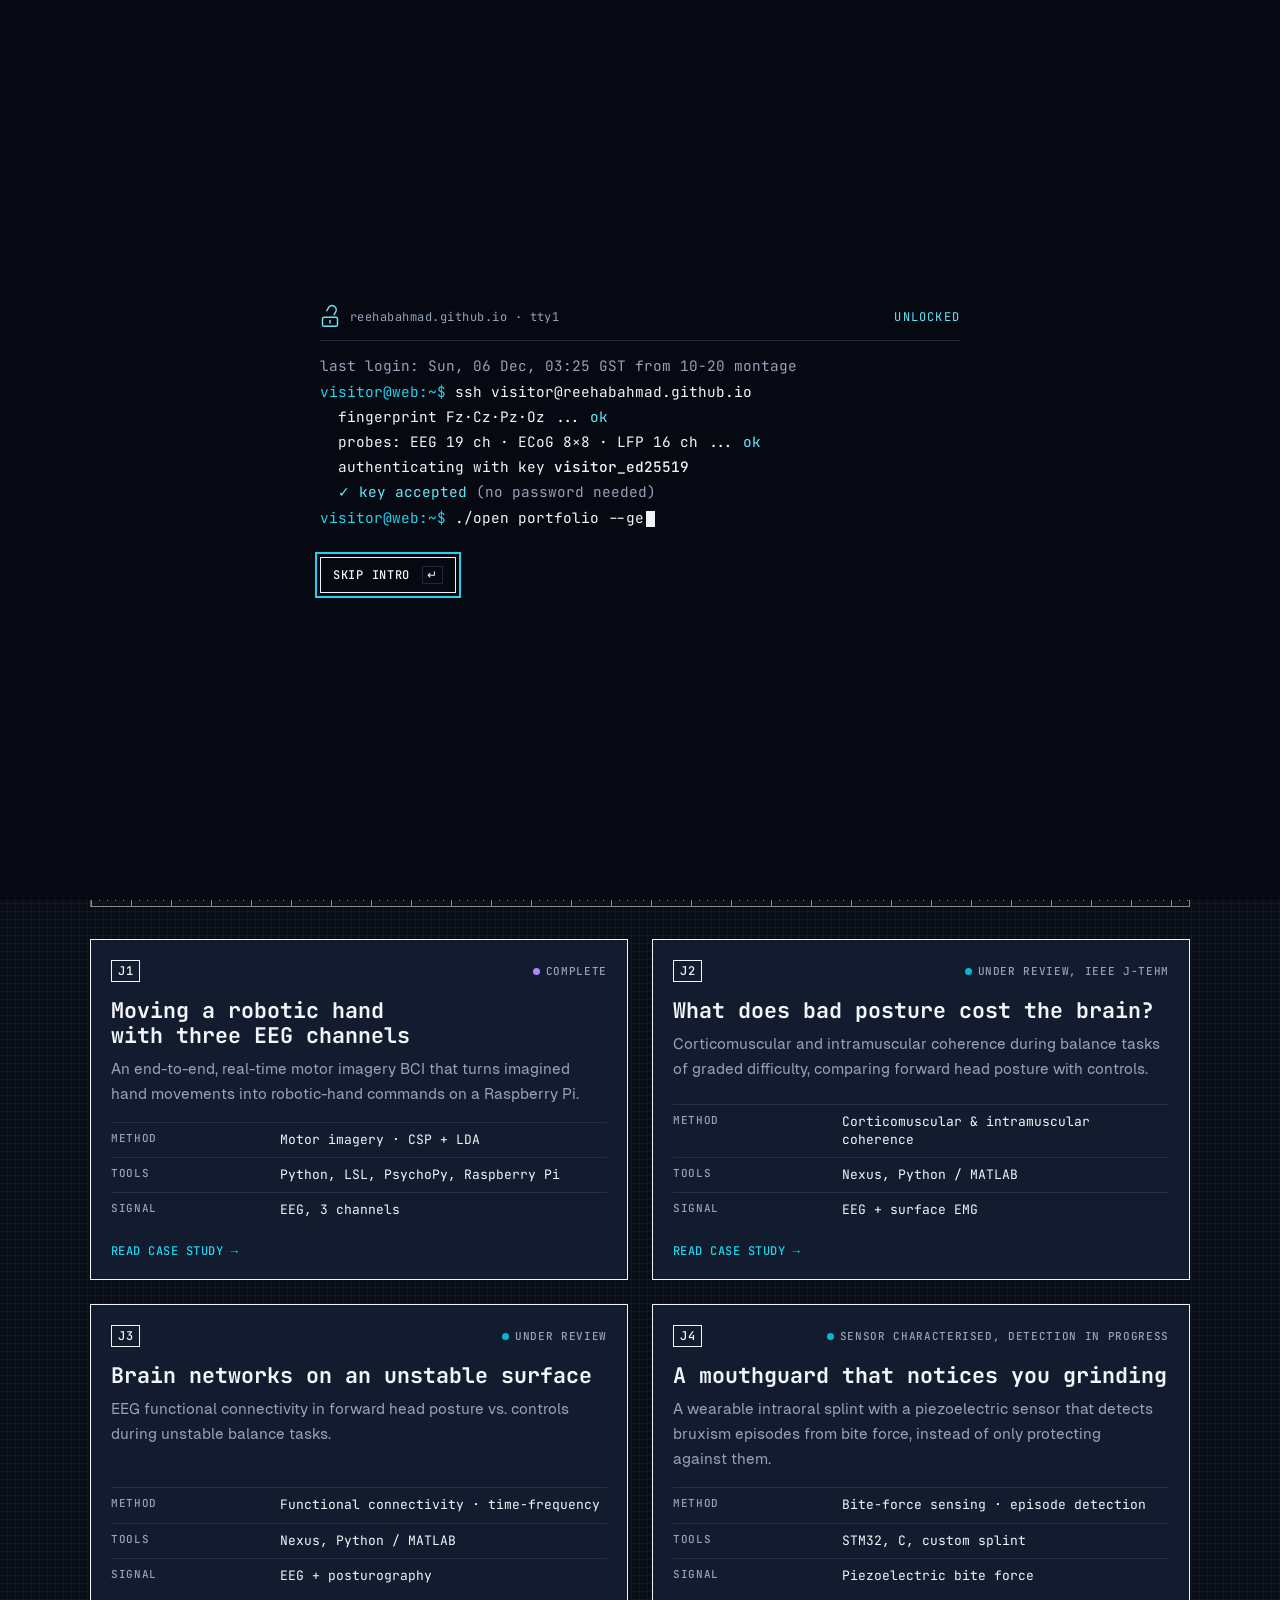
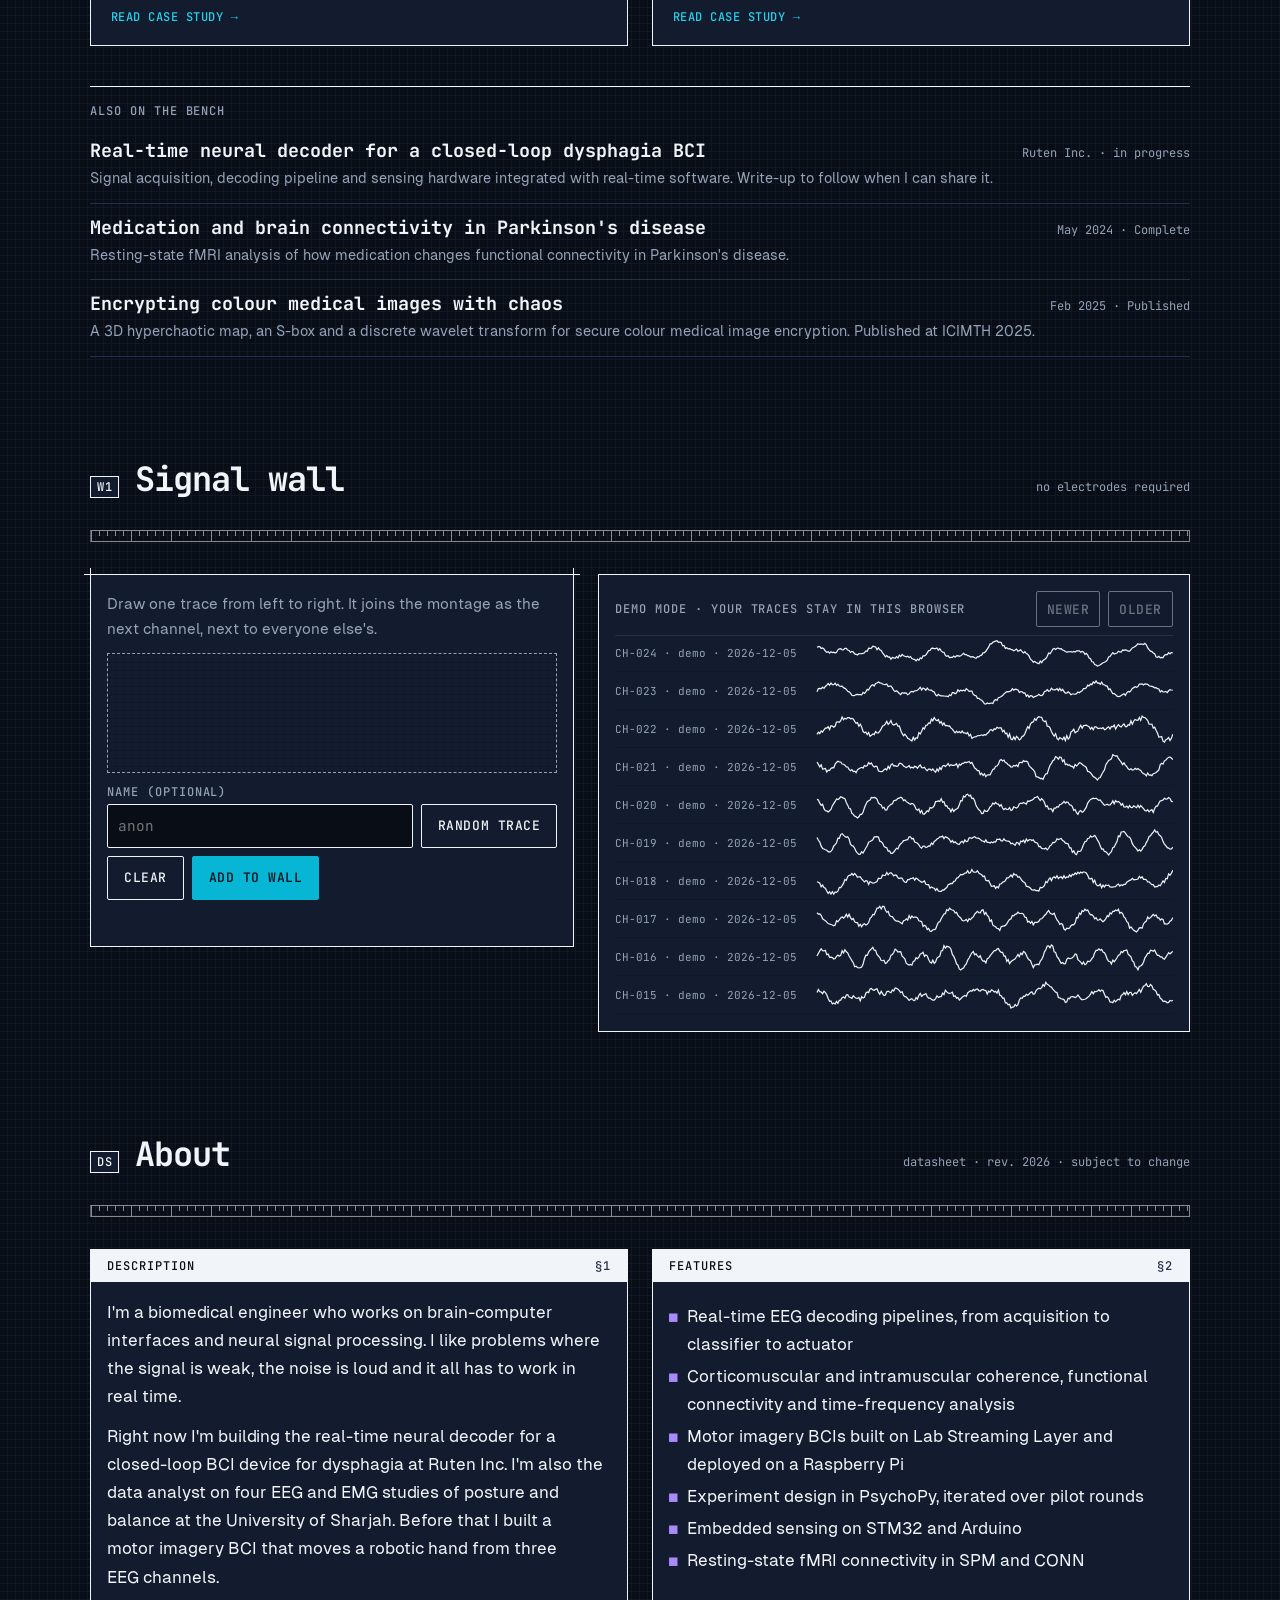
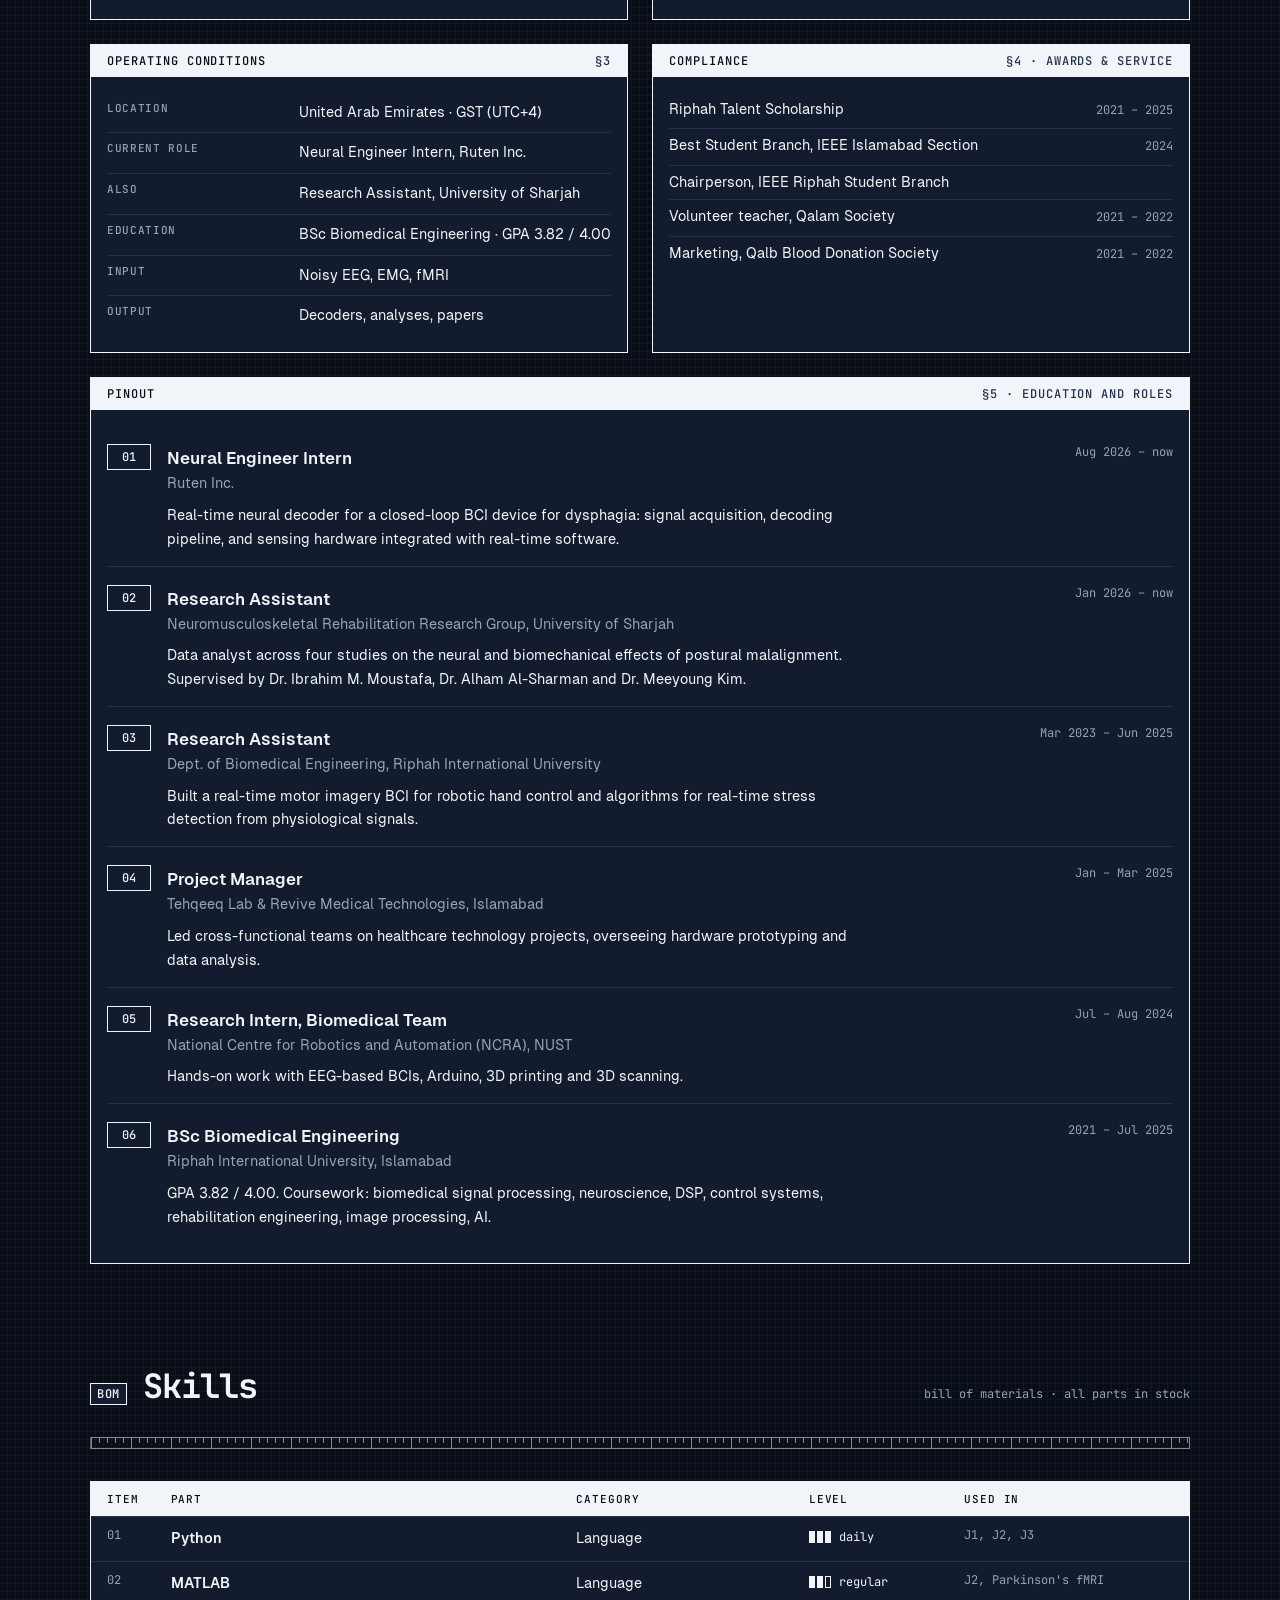
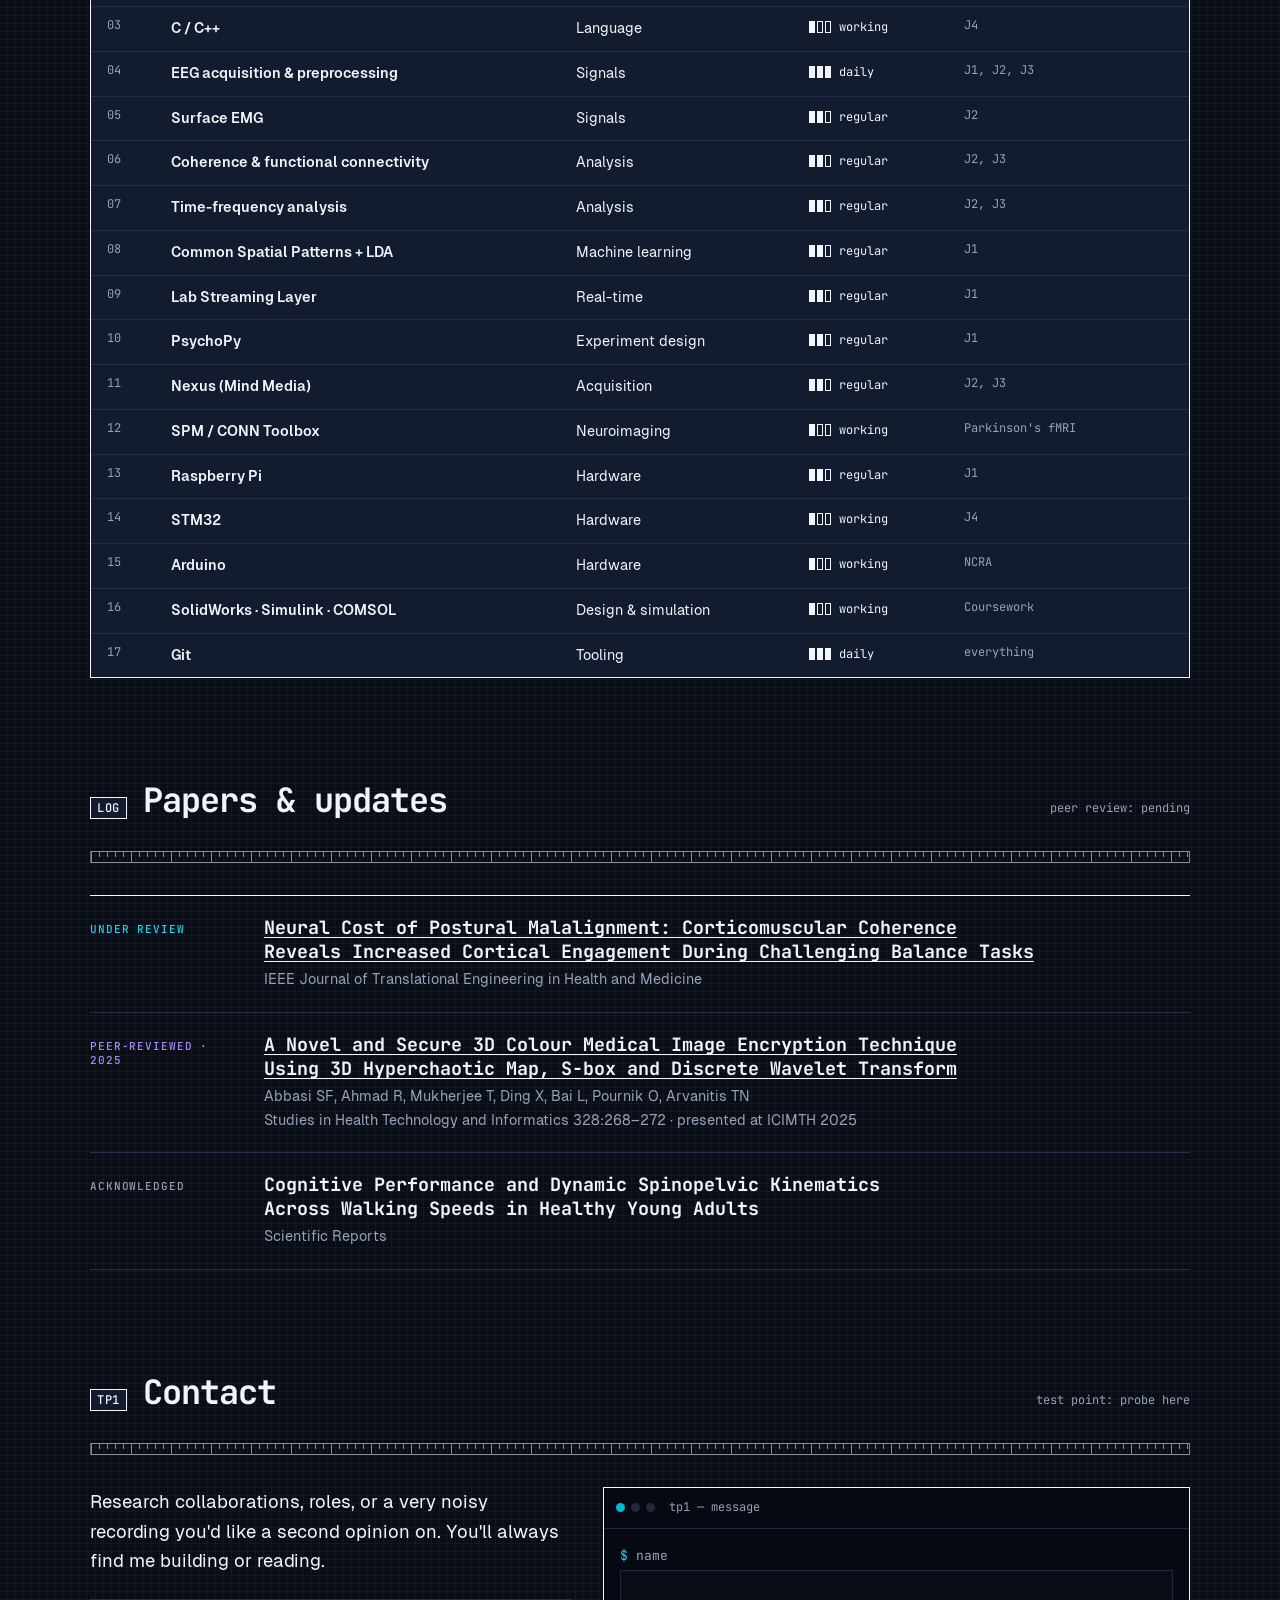
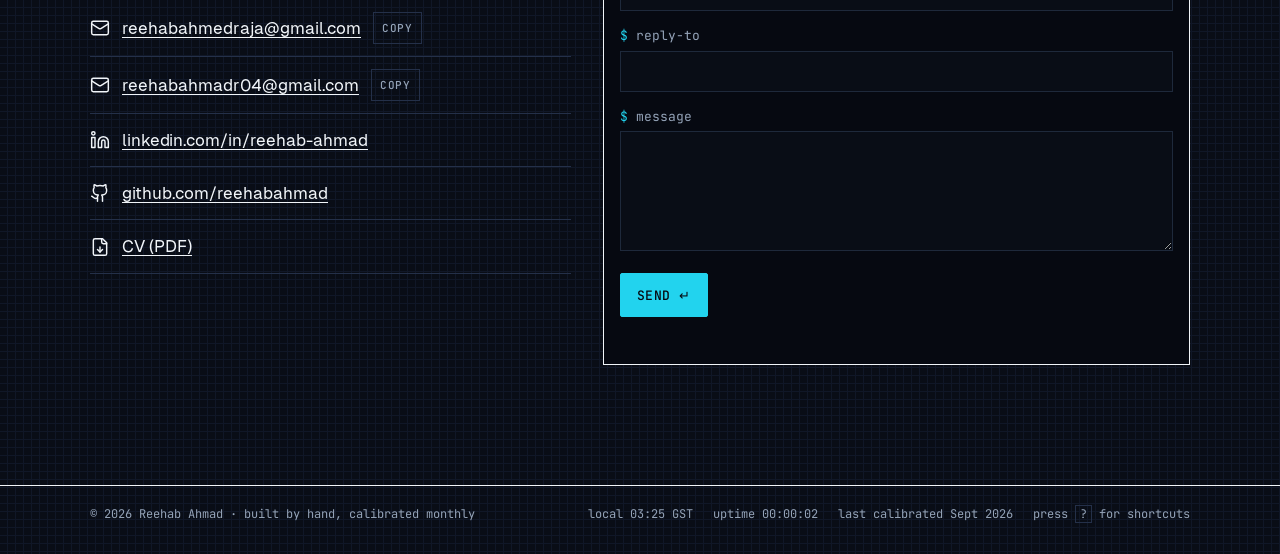
==== commit fd5901c0: "Publish site" ====
--- a/index.html
+++ b/index.html
@@ -1,3 +1,3 @@
-<!DOCTYPE html><html lang="en"><head><meta charset="utf-8"><script>try{if(!sessionStorage.getItem("unlocked")&&!matchMedia("(prefers-reduced-motion: reduce)").matches)document.documentElement.classList.add("locked")}catch(e){}</script><meta name="viewport" content="width=device-width, initial-scale=1, viewport-fit=cover"><title>Reehab Ahmad · Neural Engineer</title><meta name="description" content="Reehab Ahmad is a neural engineer working on EEG, brain-computer interfaces and real-time signal processing. Case studies, papers and contact."><link rel="canonical" href="https://reehabahmad.github.io/"><link rel="icon" href="/favicon.svg" type="image/svg+xml"><link rel="sitemap" href="/sitemap-index.xml"><meta name="theme-color" content="#090d16"><meta property="og:type" content="website"><meta property="og:title" content="Reehab Ahmad · Neural Engineer"><meta property="og:description" content="Reehab Ahmad is a neural engineer working on EEG, brain-computer interfaces and real-time signal processing. Case studies, papers and contact."><meta property="og:url" content="https://reehabahmad.github.io/"><meta property="og:image" content="https://reehabahmad.github.io/og.png"><meta property="og:image:width" content="1200"><meta property="og:image:height" content="630"><meta name="twitter:card" content="summary_large_image"><script type="application/ld+json">{"@context":"https://schema.org","@type":"Person","name":"Reehab Ahmad","jobTitle":"Neural Engineer","url":"https://reehabahmad.github.io/","email":"mailto:reehabahmedraja@gmail.com","sameAs":["https://github.com/reehabahmad","https://www.linkedin.com/in/reehab-ahmad"],"knowsAbout":["EEG","Brain-computer interfaces","Biomedical signal processing","Functional connectivity"],"alumniOf":{"@type":"CollegeOrUniversity","name":"Riphah International University"},"address":{"@type":"PostalAddress","addressCountry":"AE"}}</script><link rel="stylesheet" href="/_astro/Base.DsLZSDT1.css"></head><body><div class="lock" id="lock"><div class="lock-half lock-top" aria-hidden="true"></div><div class="lock-half lock-bottom" aria-hidden="true"></div><div class="lock-inner"><div class="lock-head" aria-hidden="true"><svg class="padlock" viewBox="0 0 24 24" fill="none" stroke="currentColor" stroke-width="1.75" stroke-linecap="round" stroke-linejoin="round"><path class="shackle" d="M7 11V7a5 5 0 0 1 10 0v4"></path><rect x="3" y="11" width="18" height="11" rx="2"></rect><path d="M12 15v3"></path></svg><span>reehabahmad.github.io · tty1</span><span class="lock-state" id="lock-state">locked</span></div><pre class="lock-term" id="lock-term" aria-hidden="true"></pre><button class="lock-skip" id="lock-skip" type="button">Skip intro <kbd>↵</kbd></button></div></div><script type="module">function e(){let e=document.documentElement,t=document.getElementById(`lock`);if(!t||!e.classList.contains(`locked`)){t?.remove();return}let n=document.getElementById(`lock-term`),r=document.getElementById(`lock-state`),i=document.getElementById(`lock-skip`),a=[{out:`<span class="dim">last login: ${new Date().toLocaleString(`en-GB`,{timeZone:`Asia/Dubai`,weekday:`short`,day:`2-digit`,month:`short`,hour:`2-digit`,minute:`2-digit`})} GST from 10-20 montage</span>`,wait:150},{cmd:`ssh visitor@reehabahmad.github.io`},{out:`  fingerprint Fz·Cz·Pz·Oz ... <span class="ok">ok</span>`,wait:120},{out:`  probes: EEG 19 ch · ECoG 8×8 · LFP 16 ch ... <span class="ok">ok</span>`,wait:120},{out:`  authenticating with key <b>visitor_ed25519</b>`,wait:150},{key:!0},{out:`  <span class="ok">✓ key accepted</span> <span class="dim">(no password needed)</span>`,wait:200},{cmd:`./open portfolio --gently`},{bar:!0},{out:`  <span class="ok">access granted.</span> welcome in.`,wait:300}],o=!1,s=[],c=e=>new Promise(t=>s.push(window.setTimeout(t,e))),l=(e=``)=>{let t=document.createElement(`div`);return t.innerHTML=e,n.append(t),t},u=()=>{if(!o){o=!0,s.forEach(clearTimeout);try{sessionStorage.setItem(`unlocked`,`1`)}catch{}t.classList.add(`unlocked`,`open`),r.textContent=`unlocked`,window.setTimeout(()=>{e.classList.remove(`locked`),t.remove()},650),removeEventListener(`keydown`,d)}},d=e=>{[`Enter`,`Escape`,` `].includes(e.key)&&(e.preventDefault(),u())};addEventListener(`keydown`,d),i.addEventListener(`click`,u),t.addEventListener(`click`,e=>{e.target!==i&&u()}),i.focus({preventScroll:!0}),(async()=>{for(let e of a){if(o)return;if(`cmd`in e){let t=l(`<span class="prompt">visitor@web:~$</span> `),n=document.createElement(`span`);t.append(n);let r=document.createElement(`i`);r.className=`caret`,t.append(r);for(let t of e.cmd)if(n.textContent+=t,await c(12+Math.random()*18),o)return;await c(110),r.remove()}else if(`out`in e)l(e.out),await c(e.wait??150);else if(`key`in e)t.classList.add(`unlocked`),r.textContent=`unlocked`,await c(150);else{let e=l();for(let t=0;t<=20;t++)if(e.textContent=`  [${`█`.repeat(t)}${`·`.repeat(20-t)}] ${Math.round(t/20*100)}%`,await c(16),o)return;await c(80)}}u()})()}e();</script><a class="skip" href="#main">Skip to content</a><header class="top"><div class="wrap"><a class="brand" href="/" data-probe="HOME · 0V · ok">Reehab Ahmad</a><nav aria-label="Primary"><a href="#work"><span>J</span>Work</a><a href="#wall"><span>W1</span>Wall</a><a href="#about"><span>DS</span>About</a><a href="#skills"><span>BOM</span>Skills</a><a href="#contact"><span>TP1</span>Contact</a><button class="led" id="led" type="button" aria-pressed="false" aria-label="Power LED: toggle debug view (D)" title="Debug view (D)"><i></i></button></nav></div></header><main id="main"><section class="hero" aria-labelledby="hero-title" data-ref="U1"><div class="wrap hero-grid"><div><span class="ref">U1 · Neural engineer</span><h1 id="hero-title">Reehab Ahmad</h1><p class="positioning">I work where the nervous system meets the circuit board.</p><p class="intro">Neural engineer building real-time EEG decoders and brain-computer interfaces. Currently at Ruten Inc. and the University of Sharjah.</p><div class="hero-actions"><a class="btn btn--primary" href="/cv.pdf" data-probe="CV · pdf · ok"><svg viewBox="0 0 24 24" fill="none" stroke="currentColor" stroke-width="1.75" stroke-linecap="round" stroke-linejoin="round" aria-hidden="true"><path d="M15 2H6a2 2 0 0 0-2 2v16a2 2 0 0 0 2 2h12a2 2 0 0 0 2-2V7Z"/><path d="M14 2v4a2 2 0 0 0 2 2h4"/><path d="M12 18v-6"/><path d="m9 15 3 3 3-3"/></svg> Download CV</a><a class="btn" href="#contact" data-probe="TP1 · 3.3V · ok">Contact</a><div class="icon-links"><a class="icon-link" href="https://github.com/reehabahmad" target="_blank" rel="noopener" aria-label="GitHub" data-probe="GH · link · ok"><svg viewBox="0 0 24 24" fill="none" stroke="currentColor" stroke-width="1.75" stroke-linecap="round" stroke-linejoin="round" aria-hidden="true"><path d="M15 22v-4a4.8 4.8 0 0 0-1-3.5c3 0 6-2 6-5.5.08-1.25-.27-2.48-1-3.5.28-1.15.28-2.35 0-3.5 0 0-1 0-3 1.5-2.64-.5-5.36-.5-8 0C6 2 5 2 5 2c-.3 1.15-.3 2.35 0 3.5A5.4 5.4 0 0 0 4 9c0 3.5 3 5.5 6 5.5-.39.49-.68 1.05-.85 1.65-.17.6-.22 1.23-.15 1.85v4"/><path d="M9 18c-4.51 2-5-2-7-2"/></svg></a><a class="icon-link" href="https://www.linkedin.com/in/reehab-ahmad" target="_blank" rel="noopener" aria-label="LinkedIn" data-probe="IN · link · ok"><svg viewBox="0 0 24 24" fill="none" stroke="currentColor" stroke-width="1.75" stroke-linecap="round" stroke-linejoin="round" aria-hidden="true"><path d="M16 8a6 6 0 0 1 6 6v7h-4v-7a2 2 0 0 0-2-2 2 2 0 0 0-2 2v7h-4v-7a6 6 0 0 1 6-6z"/><rect x="2" y="9" width="4" height="12"/><circle cx="4" cy="4" r="2"/></svg></a><a class="icon-link" href="mailto:reehabahmedraja@gmail.com" aria-label="Email reehabahmedraja@gmail.com" data-probe="MAIL · link · ok"><svg viewBox="0 0 24 24" fill="none" stroke="currentColor" stroke-width="1.75" stroke-linecap="round" stroke-linejoin="round" aria-hidden="true"><rect x="2" y="4" width="20" height="16" rx="2"/><path d="m22 7-8.97 5.7a1.94 1.94 0 0 1-2.06 0L2 7"/></svg></a></div></div></div><figure class="scope xhair" style="margin: 0"><div class="scope-bar"><p class="readout" id="readout" aria-live="polite">EEG · band: <b>alpha</b> · 8–12 Hz · live</p><div class="scope-controls"><div class="seg modes" role="group" aria-label="Recording"><button type="button" data-mode="eeg" aria-pressed="true" title="Scalp EEG">EEG</button><button type="button" data-mode="ecog" aria-pressed="false" title="Electrocorticography: a grid on the cortical surface">ECoG</button><button type="button" data-mode="lfp" aria-pressed="false" title="Local field potentials from a laminar probe">LFP</button></div><div class="seg bands" role="group" aria-label="Frequency band"><button type="button" data-band="delta" aria-pressed="false" title="delta · 1–4 Hz">δ</button><button type="button" data-band="theta" aria-pressed="false" title="theta · 4–8 Hz">θ</button><button type="button" data-band="alpha" aria-pressed="true" title="alpha · 8–12 Hz">α</button><button type="button" data-band="beta" aria-pressed="false" title="beta · 13–30 Hz">β</button></div></div></div><div class="map-wrap"><canvas id="map" role="img" aria-label="A top-down head outline with 19 EEG electrodes at 10–20 positions, connected by lines whose strength drifts slowly to show functional connectivity."></canvas></div><figcaption class="scope-foot label"><span id="scope-caption">EEG · 10–20 montage · 19 ch</span><span>hover to stimulate · click to switch band</span></figcaption></figure></div></section><script type="module" src="/_astro/Hero.astro_astro_type_script_index_0_lang.D0-kBAwW.js"></script><section class="sec" id="work" aria-labelledby="work-title" data-ref="J1–J4"><div class="wrap"><div class="sec-head"><span class="ref">J1–J4</span><h2 id="work-title">Selected work</h2><span class="aside">connectors: case studies inside</span></div><hr class="rule" aria-hidden="true" style="margin-bottom: 32px"><div class="cards"><article class="card" data-ref="J1" data-probe="J1 · 3.3V · ok"><div class="card-top"><span class="ref">J1</span><span class="status" data-state="done">Complete</span></div><h3><a href="/work/motor-imagery-bci/">Moving a robotic hand with three EEG channels</a></h3><p>An end-to-end, real-time motor imagery BCI that turns imagined hand movements into robotic-hand commands on a Raspberry Pi.</p><table class="spec"><tbody><tr><th scope="row">Method</th><td>Motor imagery · CSP + LDA</td></tr><tr><th scope="row">Tools</th><td>Python, LSL, PsychoPy, Raspberry Pi</td></tr><tr><th scope="row">Signal</th><td>EEG, 3 channels</td></tr></tbody></table><div class="card-foot"><span class="more" aria-hidden="true">Read case study →</span><span class="extra"></span></div></article><article class="card" data-ref="J2" data-probe="J2 · 3.3V · ok"><div class="card-top"><span class="ref">J2</span><span class="status" data-state="live">Under review, IEEE J-TEHM</span></div><h3><a href="/work/corticomuscular-coherence/">What does bad posture cost the brain?</a></h3><p>Corticomuscular and intramuscular coherence during balance tasks of graded difficulty, comparing forward head posture with controls.</p><table class="spec"><tbody><tr><th scope="row">Method</th><td>Corticomuscular &amp; intramuscular coherence</td></tr><tr><th scope="row">Tools</th><td>Nexus, Python / MATLAB</td></tr><tr><th scope="row">Signal</th><td>EEG + surface EMG</td></tr></tbody></table><div class="card-foot"><span class="more" aria-hidden="true">Read case study →</span><span class="extra"></span></div></article><article class="card" data-ref="J3" data-probe="J3 · 3.3V · ok"><div class="card-top"><span class="ref">J3</span><span class="status" data-state="live">Under review</span></div><h3><a href="/work/eeg-connectivity-balance/">Brain networks on an unstable surface</a></h3><p>EEG functional connectivity in forward head posture vs. controls during unstable balance tasks.</p><table class="spec"><tbody><tr><th scope="row">Method</th><td>Functional connectivity · time-frequency</td></tr><tr><th scope="row">Tools</th><td>Nexus, Python / MATLAB</td></tr><tr><th scope="row">Signal</th><td>EEG + posturography</td></tr></tbody></table><div class="card-foot"><span class="more" aria-hidden="true">Read case study →</span><span class="extra"></span></div></article><article class="card" data-ref="J4" data-probe="J4 · 3.3V · ok"><div class="card-top"><span class="ref">J4</span><span class="status" data-state="live">Sensor characterised, detection in progress</span></div><h3><a href="/work/smart-occlusal-splint/">A mouthguard that notices you grinding</a></h3><p>A wearable intraoral splint with a piezoelectric sensor that detects bruxism episodes from bite force, instead of only protecting against them.</p><table class="spec"><tbody><tr><th scope="row">Method</th><td>Bite-force sensing · episode detection</td></tr><tr><th scope="row">Tools</th><td>STM32, C, custom splint</td></tr><tr><th scope="row">Signal</th><td>Piezoelectric bite force</td></tr></tbody></table><div class="card-foot"><span class="more" aria-hidden="true">Read case study →</span><span class="extra"></span></div></article></div><div class="bench"><h3>Also on the bench</h3><ul><li><span style="font: 600 var(--step-1)/1.3 var(--font-display); color: var(--ink)">Real-time neural decoder for a closed-loop dysphagia BCI</span><span>Ruten Inc. · in progress</span><p>Signal acquisition, decoding pipeline and sensing hardware integrated with real-time software. Write-up to follow when I can share it.</p></li><li><a href="/work/parkinsons-fmri/">Medication and brain connectivity in Parkinson&#39;s disease</a><span>May 2024 · Complete</span><p>Resting-state fMRI analysis of how medication changes functional connectivity in Parkinson&#39;s disease.</p></li><li><a href="/work/medical-image-encryption/">Encrypting colour medical images with chaos</a><span>Feb 2025 · Published</span><p>A 3D hyperchaotic map, an S-box and a discrete wavelet transform for secure colour medical image encryption. Published at ICIMTH 2025.</p></li></ul></div></div></section><section class="sec" id="wall" aria-labelledby="wall-title" data-ref="W1"><div class="wrap"><div class="sec-head"><span class="ref">W1</span><h2 id="wall-title">Signal wall</h2><span class="aside">no electrodes required</span></div><hr class="rule" aria-hidden="true" style="margin-bottom: 32px"><div class="wall-grid"><div class="pad-box xhair"><p>Draw one trace from left to right. It joins the montage as the next channel, next to everyone else's.</p><canvas id="pad" role="img" aria-label="Drawing pad. Drag from left to right to draw a trace, or use the Random trace button."></canvas><div class="pad-row"><div class="field"><label class="label" for="trace-name">Name (optional)</label><input id="trace-name" name="trace-name" maxlength="12" autocomplete="off" placeholder="anon" pattern="[A-Za-z0-9 _.\-]*"></div><button class="btn" type="button" id="pad-random">Random trace</button><button class="btn" type="button" id="pad-clear">Clear</button><button class="btn btn--primary" type="button" id="pad-send">Add to wall</button></div><p class="wall-msg" id="wall-msg" role="status" aria-live="polite"></p></div><div class="montage-box"><div class="montage-head"><span class="label" id="wall-mode">montage · latest 40</span><div class="pager"><button class="btn" type="button" id="wall-newer" disabled>Newer</button><button class="btn" type="button" id="wall-older">Older</button></div></div><div class="montage" id="montage" tabindex="0" aria-label="Visitor traces, newest first"><ol id="montage-list"></ol></div></div></div></div></section><script type="module" src="/_astro/SignalWall.astro_astro_type_script_index_0_lang.CZI0_sIS.js"></script><section class="sec" id="about" aria-labelledby="about-title" data-ref="DS"><div class="wrap"><div class="sec-head"><span class="ref">DS</span><h2 id="about-title">Datasheet</h2><span class="aside">rev. 2026 · subject to change</span></div><hr class="rule" aria-hidden="true" style="margin-bottom: 32px"><div class="ds"><div class="ds-block" data-ref="DS-1"><h3>Description <span>§1</span></h3><div class="ds-body"><p>I'm a biomedical engineer who works on brain-computer interfaces and neural signal processing. I like problems where the signal is weak, the noise is loud and it all has to work in real time.</p><p>Right now I'm building the real-time neural decoder for a closed-loop BCI device for dysphagia at Ruten Inc. I'm also the data analyst on four EEG and EMG studies of posture and balance at the University of Sharjah. Before that I built a motor imagery BCI that moves a robotic hand from three EEG channels.</p></div></div><div class="ds-block" data-ref="DS-2"><h3>Features <span>§2</span></h3><div class="ds-body"><ul><li>Real-time EEG decoding pipelines, from acquisition to classifier to actuator</li><li>Corticomuscular and intramuscular coherence, functional connectivity and time-frequency analysis</li><li>Motor imagery BCIs built on Lab Streaming Layer and deployed on a Raspberry Pi</li><li>Experiment design in PsychoPy, iterated over pilot rounds</li><li>Embedded sensing on STM32 and Arduino</li><li>Resting-state fMRI connectivity in SPM and CONN</li></ul></div></div><div class="ds-block" data-ref="DS-3"><h3>Operating conditions <span>§3</span></h3><div class="ds-body"><table class="kv"><tbody><tr><th scope="row">Location</th><td>United Arab Emirates · GST (UTC+4)</td></tr><tr><th scope="row">Current role</th><td>Neural Engineer Intern, Ruten Inc.</td></tr><tr><th scope="row">Also</th><td>Research Assistant, University of Sharjah</td></tr><tr><th scope="row">Education</th><td>BSc Biomedical Engineering · GPA 3.82 / 4.00</td></tr><tr><th scope="row">Input</th><td>Noisy EEG, EMG, fMRI</td></tr><tr><th scope="row">Output</th><td>Decoders, analyses, papers</td></tr></tbody></table></div></div><div class="ds-block" data-ref="DS-4"><h3>Compliance <span>§4 · awards &amp; service</span></h3><div class="ds-body"><table class="kv"><tbody><tr><th scope="row" style="width:auto; text-transform:none; letter-spacing:0; font-family: var(--font-body); font-size: 0.9rem; color: var(--ink)">Riphah Talent Scholarship</th><td class="mono" style="text-align:right; font-size:0.75rem; color: var(--ink-muted)">2021 – 2025</td></tr><tr><th scope="row" style="width:auto; text-transform:none; letter-spacing:0; font-family: var(--font-body); font-size: 0.9rem; color: var(--ink)">Best Student Branch, IEEE Islamabad Section</th><td class="mono" style="text-align:right; font-size:0.75rem; color: var(--ink-muted)">2024</td></tr><tr><th scope="row" style="width:auto; text-transform:none; letter-spacing:0; font-family: var(--font-body); font-size: 0.9rem; color: var(--ink)">Chairperson, IEEE Riphah Student Branch</th><td class="mono" style="text-align:right; font-size:0.75rem; color: var(--ink-muted)"></td></tr><tr><th scope="row" style="width:auto; text-transform:none; letter-spacing:0; font-family: var(--font-body); font-size: 0.9rem; color: var(--ink)">Volunteer teacher, Qalam Society</th><td class="mono" style="text-align:right; font-size:0.75rem; color: var(--ink-muted)">2021 – 2022</td></tr><tr><th scope="row" style="width:auto; text-transform:none; letter-spacing:0; font-family: var(--font-body); font-size: 0.9rem; color: var(--ink)">Marketing, Qalb Blood Donation Society</th><td class="mono" style="text-align:right; font-size:0.75rem; color: var(--ink-muted)">2021 – 2022</td></tr></tbody></table></div></div><div class="ds-block ds-wide" data-ref="DS-5"><h3>Pinout <span>§5 · education and roles</span></h3><div class="ds-body"><ol class="pins"><li><span class="pin" aria-hidden="true">01</span><div><b>Neural Engineer Intern</b><div class="org">Ruten Inc.</div></div><span class="when">Aug 2026 – now</span><p class="note">Real-time neural decoder for a closed-loop BCI device for dysphagia: signal acquisition, decoding pipeline, and sensing hardware integrated with real-time software.</p></li><li><span class="pin" aria-hidden="true">02</span><div><b>Research Assistant</b><div class="org">Neuromusculoskeletal Rehabilitation Research Group, University of Sharjah</div></div><span class="when">Jan 2026 – now</span><p class="note">Data analyst across four studies on the neural and biomechanical effects of postural malalignment. Supervised by Dr. Ibrahim M. Moustafa, Dr. Alham Al-Sharman and Dr. Meeyoung Kim.</p></li><li><span class="pin" aria-hidden="true">03</span><div><b>Research Assistant</b><div class="org">Dept. of Biomedical Engineering, Riphah International University</div></div><span class="when">Mar 2023 – Jun 2025</span><p class="note">Built a real-time motor imagery BCI for robotic hand control and algorithms for real-time stress detection from physiological signals.</p></li><li><span class="pin" aria-hidden="true">04</span><div><b>Project Manager</b><div class="org">Tehqeeq Lab &amp; Revive Medical Technologies, Islamabad</div></div><span class="when">Jan – Mar 2025</span><p class="note">Led cross-functional teams on healthcare technology projects, overseeing hardware prototyping and data analysis.</p></li><li><span class="pin" aria-hidden="true">05</span><div><b>Research Intern, Biomedical Team</b><div class="org">National Centre for Robotics and Automation (NCRA), NUST</div></div><span class="when">Jul – Aug 2024</span><p class="note">Hands-on work with EEG-based BCIs, Arduino, 3D printing and 3D scanning.</p></li><li><span class="pin" aria-hidden="true">06</span><div><b>BSc Biomedical Engineering</b><div class="org">Riphah International University, Islamabad</div></div><span class="when">2021 – Jul 2025</span><p class="note">GPA 3.82 / 4.00. Coursework: biomedical signal processing, neuroscience, DSP, control systems, rehabilitation engineering, image processing, AI.</p></li></ol></div></div></div></div></section><section class="sec" id="skills" aria-labelledby="skills-title" data-ref="BOM"><div class="wrap"><div class="sec-head"><span class="ref">BOM</span><h2 id="skills-title">Bill of materials</h2><span class="aside">all parts in stock</span></div><hr class="rule" aria-hidden="true" style="margin-bottom: 32px"><div class="table-scroll"><table class="bom"><caption class="visually-hidden">Skills, with category, level of use and the projects they were used in</caption><thead><tr><th scope="col">Item</th><th scope="col">Part</th><th scope="col">Category</th><th scope="col">Level</th><th scope="col">Used in</th></tr></thead><tbody><tr><td>01</td><td class="part">Python</td><td>Language</td><td><span class="lvl"><i aria-hidden="true"><b class="on"></b><b class="on"></b><b class="on"></b></i>daily</span></td><td class="used">J1, J2, J3</td></tr><tr><td>02</td><td class="part">MATLAB</td><td>Language</td><td><span class="lvl"><i aria-hidden="true"><b class="on"></b><b class="on"></b><b class></b></i>regular</span></td><td class="used">J2, Parkinson&#39;s fMRI</td></tr><tr><td>03</td><td class="part">C / C++</td><td>Language</td><td><span class="lvl"><i aria-hidden="true"><b class="on"></b><b class></b><b class></b></i>working</span></td><td class="used">J4</td></tr><tr><td>04</td><td class="part">EEG acquisition &amp; preprocessing</td><td>Signals</td><td><span class="lvl"><i aria-hidden="true"><b class="on"></b><b class="on"></b><b class="on"></b></i>daily</span></td><td class="used">J1, J2, J3</td></tr><tr><td>05</td><td class="part">Surface EMG</td><td>Signals</td><td><span class="lvl"><i aria-hidden="true"><b class="on"></b><b class="on"></b><b class></b></i>regular</span></td><td class="used">J2</td></tr><tr><td>06</td><td class="part">Coherence &amp; functional connectivity</td><td>Analysis</td><td><span class="lvl"><i aria-hidden="true"><b class="on"></b><b class="on"></b><b class></b></i>regular</span></td><td class="used">J2, J3</td></tr><tr><td>07</td><td class="part">Time-frequency analysis</td><td>Analysis</td><td><span class="lvl"><i aria-hidden="true"><b class="on"></b><b class="on"></b><b class></b></i>regular</span></td><td class="used">J2, J3</td></tr><tr><td>08</td><td class="part">Common Spatial Patterns + LDA</td><td>Machine learning</td><td><span class="lvl"><i aria-hidden="true"><b class="on"></b><b class="on"></b><b class></b></i>regular</span></td><td class="used">J1</td></tr><tr><td>09</td><td class="part">Lab Streaming Layer</td><td>Real-time</td><td><span class="lvl"><i aria-hidden="true"><b class="on"></b><b class="on"></b><b class></b></i>regular</span></td><td class="used">J1</td></tr><tr><td>10</td><td class="part">PsychoPy</td><td>Experiment design</td><td><span class="lvl"><i aria-hidden="true"><b class="on"></b><b class="on"></b><b class></b></i>regular</span></td><td class="used">J1</td></tr><tr><td>11</td><td class="part">Nexus (Mind Media)</td><td>Acquisition</td><td><span class="lvl"><i aria-hidden="true"><b class="on"></b><b class="on"></b><b class></b></i>regular</span></td><td class="used">J2, J3</td></tr><tr><td>12</td><td class="part">SPM / CONN Toolbox</td><td>Neuroimaging</td><td><span class="lvl"><i aria-hidden="true"><b class="on"></b><b class></b><b class></b></i>working</span></td><td class="used">Parkinson&#39;s fMRI</td></tr><tr><td>13</td><td class="part">Raspberry Pi</td><td>Hardware</td><td><span class="lvl"><i aria-hidden="true"><b class="on"></b><b class="on"></b><b class></b></i>regular</span></td><td class="used">J1</td></tr><tr><td>14</td><td class="part">STM32</td><td>Hardware</td><td><span class="lvl"><i aria-hidden="true"><b class="on"></b><b class></b><b class></b></i>working</span></td><td class="used">J4</td></tr><tr><td>15</td><td class="part">Arduino</td><td>Hardware</td><td><span class="lvl"><i aria-hidden="true"><b class="on"></b><b class></b><b class></b></i>working</span></td><td class="used">NCRA</td></tr><tr><td>16</td><td class="part">SolidWorks · Simulink · COMSOL</td><td>Design &amp; simulation</td><td><span class="lvl"><i aria-hidden="true"><b class="on"></b><b class></b><b class></b></i>working</span></td><td class="used">Coursework</td></tr><tr><td>17</td><td class="part">Git</td><td>Tooling</td><td><span class="lvl"><i aria-hidden="true"><b class="on"></b><b class="on"></b><b class="on"></b></i>daily</span></td><td class="used">everything</td></tr></tbody></table></div></div></section><section class="sec" id="log" aria-labelledby="log-title" data-ref="LOG"><div class="wrap"><div class="sec-head"><span class="ref">LOG</span><h2 id="log-title">Papers &amp; updates</h2><span class="aside">peer review: pending</span></div><hr class="rule" aria-hidden="true" style="margin-bottom: 32px"><ol class="log"><li><span class="kind" data-k="Under review">Under review</span><div><h3><a href="/work/corticomuscular-coherence/">Neural Cost of Postural Malalignment: Corticomuscular Coherence Reveals Increased Cortical Engagement During Challenging Balance Tasks</a></h3><p>IEEE Journal of Translational Engineering in Health and Medicine</p></div></li><li><span class="kind" data-k="Peer-reviewed">Peer-reviewed · 2025</span><div><h3><a href="https://doi.org/10.3233/SHTI250717" target="_blank" rel="noopener">A Novel and Secure 3D Colour Medical Image Encryption Technique Using 3D Hyperchaotic Map, S-box and Discrete Wavelet Transform</a></h3><p>Abbasi SF, Ahmad R, Mukherjee T, Ding X, Bai L, Pournik O, Arvanitis TN</p><p>Studies in Health Technology and Informatics 328:268–272 · presented at ICIMTH 2025</p></div></li><li><span class="kind" data-k="Acknowledged">Acknowledged</span><div><h3>Cognitive Performance and Dynamic Spinopelvic Kinematics Across Walking Speeds in Healthy Young Adults</h3><p>Scientific Reports</p></div></li></ol></div></section><section class="sec" id="contact" aria-labelledby="contact-title" data-ref="TP1"><div class="wrap"><div class="sec-head"><span class="ref">TP1</span><h2 id="contact-title">Contact</h2><span class="aside">test point: probe here</span></div><hr class="rule" aria-hidden="true" style="margin-bottom: 32px"><div class="contact-grid"><div><p class="contact-lead">Research collaborations, roles, or a very noisy recording you'd like a second opinion on. You'll always find me building or reading.</p><ul class="channels"><li><svg viewBox="0 0 24 24" fill="none" stroke="currentColor" stroke-width="1.75" stroke-linecap="round" stroke-linejoin="round" aria-hidden="true"><rect x="2" y="4" width="20" height="16" rx="2"/><path d="m22 7-8.97 5.7a1.94 1.94 0 0 1-2.06 0L2 7"/></svg><a href="mailto:reehabahmedraja@gmail.com">reehabahmedraja@gmail.com</a><button class="copy" type="button" data-copy="reehabahmedraja@gmail.com">Copy</button></li><li><svg viewBox="0 0 24 24" fill="none" stroke="currentColor" stroke-width="1.75" stroke-linecap="round" stroke-linejoin="round" aria-hidden="true"><rect x="2" y="4" width="20" height="16" rx="2"/><path d="m22 7-8.97 5.7a1.94 1.94 0 0 1-2.06 0L2 7"/></svg><a href="mailto:reehabahmadr04@gmail.com">reehabahmadr04@gmail.com</a><button class="copy" type="button" data-copy="reehabahmadr04@gmail.com">Copy</button></li><li><svg viewBox="0 0 24 24" fill="none" stroke="currentColor" stroke-width="1.75" stroke-linecap="round" stroke-linejoin="round" aria-hidden="true"><path d="M16 8a6 6 0 0 1 6 6v7h-4v-7a2 2 0 0 0-2-2 2 2 0 0 0-2 2v7h-4v-7a6 6 0 0 1 6-6z"/><rect x="2" y="9" width="4" height="12"/><circle cx="4" cy="4" r="2"/></svg><a href="https://www.linkedin.com/in/reehab-ahmad" target="_blank" rel="noopener">linkedin.com/in/reehab-ahmad</a></li><li><svg viewBox="0 0 24 24" fill="none" stroke="currentColor" stroke-width="1.75" stroke-linecap="round" stroke-linejoin="round" aria-hidden="true"><path d="M15 22v-4a4.8 4.8 0 0 0-1-3.5c3 0 6-2 6-5.5.08-1.25-.27-2.48-1-3.5.28-1.15.28-2.35 0-3.5 0 0-1 0-3 1.5-2.64-.5-5.36-.5-8 0C6 2 5 2 5 2c-.3 1.15-.3 2.35 0 3.5A5.4 5.4 0 0 0 4 9c0 3.5 3 5.5 6 5.5-.39.49-.68 1.05-.85 1.65-.17.6-.22 1.23-.15 1.85v4"/><path d="M9 18c-4.51 2-5-2-7-2"/></svg><a href="https://github.com/reehabahmad" target="_blank" rel="noopener">github.com/reehabahmad</a></li><li><svg viewBox="0 0 24 24" fill="none" stroke="currentColor" stroke-width="1.75" stroke-linecap="round" stroke-linejoin="round" aria-hidden="true"><path d="M15 2H6a2 2 0 0 0-2 2v16a2 2 0 0 0 2 2h12a2 2 0 0 0 2-2V7Z"/><path d="M14 2v4a2 2 0 0 0 2 2h4"/><path d="M12 18v-6"/><path d="m9 15 3 3 3-3"/></svg><a href="/cv.pdf">CV (PDF)</a></li></ul></div><div class="term"><div class="term-bar" aria-hidden="true"><i></i><i></i><i></i><span>tp1 — message</span></div><form id="contact-form" data-email="reehabahmedraja@gmail.com" novalidate><div><label for="c-name">name</label><input id="c-name" name="name" autocomplete="name" required></div><div><label for="c-email">reply-to</label><input id="c-email" name="email" type="email" autocomplete="email" required></div><div><label for="c-msg">message</label><textarea id="c-msg" name="message" required></textarea></div><button class="btn" type="submit">Send ↵</button><p class="term-out" id="c-out" role="status" aria-live="polite"></p></form></div></div></div></section><script type="module">function e(){let e=document.getElementById(`contact-form`);if(!e)return;let t=document.getElementById(`c-out`),n=e.dataset.email;e.addEventListener(`submit`,async r=>{r.preventDefault();let i=Object.fromEntries(new FormData(e)),a=[`name`,`email`,`message`].find(e=>!i[e]?.trim());if(a){t.textContent=`> error: ${a===`email`?`reply-to`:a} is empty`,e.elements.namedItem(a).focus();return}if(!/^[^\s@]+@[^\s@]+\.[^\s@]+$/.test(i.email)){t.textContent=`> error: reply-to doesn't look like an email address`,e.elements.namedItem(`email`).focus();return}{let e=`${i.message}\n\n— ${i.name} (${i.email})`;location.href=`mailto:${n}?subject=${encodeURIComponent(`Hello from ${i.name}`)}&body=${encodeURIComponent(e)}`,t.textContent=`> opening your email app. If nothing opens, write to ${n}.`;return}})}e();</script></main><footer class="foot"><div class="wrap"><span>© 2026 Reehab Ahmad · built by hand, calibrated monthly</span><div class="readouts" aria-label="Instrument readouts"><span>local <span id="clock">--:--</span> GST</span><span>uptime <span id="uptime">00:00:00</span></span><span>last calibrated Sept 2026</span><span>press <kbd>?</kbd> for shortcuts</span></div></div></footer><div class="probe" id="probe" aria-hidden="true"></div><dialog id="keys" aria-labelledby="keys-title"><h2 id="keys-title">Shortcuts</h2><dl><dt><kbd>D</kbd></dt><dd>Toggle debug view (schematic mode)</dd><dt><kbd>?</kbd></dt><dd>Show this list</dd><dt><kbd>Esc</kbd></dt><dd>Close</dd></dl><form method="dialog"><button class="btn">Close</button></form></dialog><script type="module">var e=document.documentElement,t=document.getElementById(`led`),n=()=>document.querySelectorAll(`[data-ref]`).forEach(e=>{let t=e.getBoundingClientRect();e.dataset.dim=`${Math.round(t.width)}×${Math.round(t.height)}`}),r=r=>{e.classList.toggle(`debug`,r),t?.setAttribute(`aria-pressed`,String(r)),r&&n()};t?.addEventListener(`click`,()=>r(!e.classList.contains(`debug`))),addEventListener(`resize`,()=>{e.classList.contains(`debug`)&&n()});var i=document.getElementById(`keys`);addEventListener(`keydown`,t=>{let n=t.target;t.metaKey||t.ctrlKey||t.altKey||/input|textarea|select/i.test(n.tagName)||n.isContentEditable||(t.key===`d`||t.key===`D`?r(!e.classList.contains(`debug`)):t.key===`?`&&(i?.open?i.close():i?.showModal()))});var a=document.getElementById(`probe`);a&&matchMedia(`(pointer: fine)`).matches&&(e.classList.add(`has-probe`),addEventListener(`pointermove`,e=>{let t=e.target.closest(`[data-probe], a, button`);if(!t){a.classList.remove(`on`);return}a.textContent=t.dataset.probe??(t.tagName===`A`?`TP · link · ok`:`SW · button · ok`),a.style.transform=`translate(${e.clientX+14}px, ${e.clientY+16}px)`,a.classList.add(`on`)},{passive:!0}),document.addEventListener(`pointerleave`,()=>a.classList.remove(`on`)));var o=document.getElementById(`clock`),s=document.getElementById(`uptime`),c=Date.now(),l=()=>{if(o&&(o.textContent=new Date().toLocaleTimeString(`en-GB`,{timeZone:`Asia/Dubai`,hour:`2-digit`,minute:`2-digit`})),s){let e=Math.floor((Date.now()-c)/1e3);s.textContent=[e/3600,e/60%60,e%60].map(e=>String(Math.floor(e)).padStart(2,`0`)).join(`:`)}};l(),setInterval(l,1e3),document.querySelectorAll(`[data-copy]`).forEach(e=>e.addEventListener(`click`,async()=>{try{await navigator.clipboard.writeText(e.dataset.copy),e.textContent=`Copied`}catch{getSelection()?.selectAllChildren(e.previousElementSibling),e.textContent=`Selected`}setTimeout(()=>e.textContent=`Copy`,1600)}));var u=document.querySelector(`.progress`);if(u){let e=()=>{let e=document.documentElement.scrollHeight-innerHeight;u.style.transform=`scaleX(${e>0?scrollY/e:0})`};addEventListener(`scroll`,e,{passive:!0}),e()}console.log(`%c⌁ Hello, fellow engineer.%c
+<!DOCTYPE html><html lang="en"><head><meta charset="utf-8"><script>try{if(!sessionStorage.getItem("unlocked")&&!matchMedia("(prefers-reduced-motion: reduce)").matches)document.documentElement.classList.add("locked")}catch(e){}</script><meta name="viewport" content="width=device-width, initial-scale=1, viewport-fit=cover"><title>Reehab Ahmad · Neural Engineer</title><meta name="description" content="Reehab Ahmad is a neural engineer working on EEG, brain-computer interfaces and real-time signal processing. Case studies, papers and contact."><link rel="canonical" href="https://reehabahmad.github.io/"><link rel="icon" href="/favicon.svg" type="image/svg+xml"><link rel="sitemap" href="/sitemap-index.xml"><meta name="theme-color" content="#090d16"><meta property="og:type" content="website"><meta property="og:title" content="Reehab Ahmad · Neural Engineer"><meta property="og:description" content="Reehab Ahmad is a neural engineer working on EEG, brain-computer interfaces and real-time signal processing. Case studies, papers and contact."><meta property="og:url" content="https://reehabahmad.github.io/"><meta property="og:image" content="https://reehabahmad.github.io/og.png"><meta property="og:image:width" content="1200"><meta property="og:image:height" content="630"><meta name="twitter:card" content="summary_large_image"><script type="application/ld+json">{"@context":"https://schema.org","@type":"Person","name":"Reehab Ahmad","jobTitle":"Neural Engineer","url":"https://reehabahmad.github.io/","email":"mailto:reehabahmedraja@gmail.com","sameAs":["https://github.com/reehabahmad","https://www.linkedin.com/in/reehab-ahmad"],"knowsAbout":["EEG","Brain-computer interfaces","Biomedical signal processing","Functional connectivity"],"alumniOf":{"@type":"CollegeOrUniversity","name":"Riphah International University"},"address":{"@type":"PostalAddress","addressCountry":"AE"}}</script><link rel="stylesheet" href="/_astro/Base.DsLZSDT1.css"></head><body><div class="lock" id="lock"><div class="lock-half lock-top" aria-hidden="true"></div><div class="lock-half lock-bottom" aria-hidden="true"></div><div class="lock-inner"><div class="lock-head" aria-hidden="true"><svg class="padlock" viewBox="0 0 24 24" fill="none" stroke="currentColor" stroke-width="1.75" stroke-linecap="round" stroke-linejoin="round"><path class="shackle" d="M7 11V7a5 5 0 0 1 10 0v4"></path><rect x="3" y="11" width="18" height="11" rx="2"></rect><path d="M12 15v3"></path></svg><span>reehabahmad.github.io · tty1</span><span class="lock-state" id="lock-state">locked</span></div><pre class="lock-term" id="lock-term" aria-hidden="true"></pre><button class="lock-skip" id="lock-skip" type="button">Skip intro <kbd>↵</kbd></button></div></div><script type="module">function e(){let e=document.documentElement,t=document.getElementById(`lock`);if(!t||!e.classList.contains(`locked`)){t?.remove();return}let n=document.getElementById(`lock-term`),r=document.getElementById(`lock-state`),i=document.getElementById(`lock-skip`),a=[{out:`<span class="dim">last login: ${new Date().toLocaleString(`en-GB`,{timeZone:`Asia/Dubai`,weekday:`short`,day:`2-digit`,month:`short`,hour:`2-digit`,minute:`2-digit`})} GST from 10-20 montage</span>`,wait:150},{cmd:`ssh visitor@reehabahmad.github.io`},{out:`  fingerprint Fz·Cz·Pz·Oz ... <span class="ok">ok</span>`,wait:120},{out:`  probes: EEG 19 ch · ECoG 8×8 · LFP 16 ch ... <span class="ok">ok</span>`,wait:120},{out:`  authenticating with key <b>visitor_ed25519</b>`,wait:150},{key:!0},{out:`  <span class="ok">✓ key accepted</span> <span class="dim">(no password needed)</span>`,wait:200},{cmd:`./open portfolio --gently`},{bar:!0},{out:`  <span class="ok">access granted.</span> welcome in.`,wait:300}],o=!1,s=[],c=e=>new Promise(t=>s.push(window.setTimeout(t,e))),l=(e=``)=>{let t=document.createElement(`div`);return t.innerHTML=e,n.append(t),t},u=()=>{if(!o){o=!0,s.forEach(clearTimeout);try{sessionStorage.setItem(`unlocked`,`1`)}catch{}t.classList.add(`unlocked`,`open`),r.textContent=`unlocked`,window.setTimeout(()=>{e.classList.remove(`locked`),t.remove()},650),removeEventListener(`keydown`,d)}},d=e=>{[`Enter`,`Escape`,` `].includes(e.key)&&(e.preventDefault(),u())};addEventListener(`keydown`,d),i.addEventListener(`click`,u),t.addEventListener(`click`,e=>{e.target!==i&&u()}),i.focus({preventScroll:!0}),(async()=>{for(let e of a){if(o)return;if(`cmd`in e){let t=l(`<span class="prompt">visitor@web:~$</span> `),n=document.createElement(`span`);t.append(n);let r=document.createElement(`i`);r.className=`caret`,t.append(r);for(let t of e.cmd)if(n.textContent+=t,await c(12+Math.random()*18),o)return;await c(110),r.remove()}else if(`out`in e)l(e.out),await c(e.wait??150);else if(`key`in e)t.classList.add(`unlocked`),r.textContent=`unlocked`,await c(150);else{let e=l();for(let t=0;t<=20;t++)if(e.textContent=`  [${`█`.repeat(t)}${`·`.repeat(20-t)}] ${Math.round(t/20*100)}%`,await c(16),o)return;await c(80)}}u()})()}e();</script><a class="skip" href="#main">Skip to content</a><header class="top"><div class="wrap"><a class="brand" href="/" data-probe="HOME · 0V · ok">Reehab Ahmad</a><nav aria-label="Primary"><a href="#work"><span>J</span>Work</a><a href="#wall"><span>W1</span>Wall</a><a href="#about"><span>DS</span>About</a><a href="#skills"><span>BOM</span>Skills</a><a href="#contact"><span>TP1</span>Contact</a><button class="led" id="led" type="button" aria-pressed="false" aria-label="Power LED: toggle debug view (D)" title="Debug view (D)"><i></i></button></nav></div></header><main id="main"><section class="hero" aria-labelledby="hero-title" data-ref="U1"><div class="wrap hero-grid"><div><span class="ref">U1 · Neural engineer</span><h1 id="hero-title">Reehab Ahmad</h1><p class="positioning">I work where the nervous system meets the circuit board.</p><p class="intro">Neural engineer building real-time EEG decoders and brain-computer interfaces. Currently at Ruten Inc. and the University of Sharjah.</p><div class="hero-actions"><a class="btn btn--primary" href="/cv.pdf" data-probe="CV · pdf · ok"><svg viewBox="0 0 24 24" fill="none" stroke="currentColor" stroke-width="1.75" stroke-linecap="round" stroke-linejoin="round" aria-hidden="true"><path d="M15 2H6a2 2 0 0 0-2 2v16a2 2 0 0 0 2 2h12a2 2 0 0 0 2-2V7Z"/><path d="M14 2v4a2 2 0 0 0 2 2h4"/><path d="M12 18v-6"/><path d="m9 15 3 3 3-3"/></svg> Download CV</a><a class="btn" href="#contact" data-probe="TP1 · 3.3V · ok">Contact</a><div class="icon-links"><a class="icon-link" href="https://github.com/reehabahmad" target="_blank" rel="noopener" aria-label="GitHub" data-probe="GH · link · ok"><svg viewBox="0 0 24 24" fill="none" stroke="currentColor" stroke-width="1.75" stroke-linecap="round" stroke-linejoin="round" aria-hidden="true"><path d="M15 22v-4a4.8 4.8 0 0 0-1-3.5c3 0 6-2 6-5.5.08-1.25-.27-2.48-1-3.5.28-1.15.28-2.35 0-3.5 0 0-1 0-3 1.5-2.64-.5-5.36-.5-8 0C6 2 5 2 5 2c-.3 1.15-.3 2.35 0 3.5A5.4 5.4 0 0 0 4 9c0 3.5 3 5.5 6 5.5-.39.49-.68 1.05-.85 1.65-.17.6-.22 1.23-.15 1.85v4"/><path d="M9 18c-4.51 2-5-2-7-2"/></svg></a><a class="icon-link" href="https://www.linkedin.com/in/reehab-ahmad" target="_blank" rel="noopener" aria-label="LinkedIn" data-probe="IN · link · ok"><svg viewBox="0 0 24 24" fill="none" stroke="currentColor" stroke-width="1.75" stroke-linecap="round" stroke-linejoin="round" aria-hidden="true"><path d="M16 8a6 6 0 0 1 6 6v7h-4v-7a2 2 0 0 0-2-2 2 2 0 0 0-2 2v7h-4v-7a6 6 0 0 1 6-6z"/><rect x="2" y="9" width="4" height="12"/><circle cx="4" cy="4" r="2"/></svg></a><a class="icon-link" href="mailto:reehabahmedraja@gmail.com" aria-label="Email reehabahmedraja@gmail.com" data-probe="MAIL · link · ok"><svg viewBox="0 0 24 24" fill="none" stroke="currentColor" stroke-width="1.75" stroke-linecap="round" stroke-linejoin="round" aria-hidden="true"><rect x="2" y="4" width="20" height="16" rx="2"/><path d="m22 7-8.97 5.7a1.94 1.94 0 0 1-2.06 0L2 7"/></svg></a></div></div></div><figure class="scope xhair" style="margin: 0"><div class="scope-bar"><p class="readout" id="readout" aria-live="polite">EEG · band: <b>alpha</b> · 8–12 Hz · live</p><div class="scope-controls"><div class="seg modes" role="group" aria-label="Recording"><button type="button" data-mode="eeg" aria-pressed="true" title="Scalp EEG">EEG</button><button type="button" data-mode="ecog" aria-pressed="false" title="Electrocorticography: a grid on the cortical surface">ECoG</button><button type="button" data-mode="lfp" aria-pressed="false" title="Local field potentials from a laminar probe">LFP</button></div><div class="seg bands" role="group" aria-label="Frequency band"><button type="button" data-band="delta" aria-pressed="false" title="delta · 1–4 Hz">δ</button><button type="button" data-band="theta" aria-pressed="false" title="theta · 4–8 Hz">θ</button><button type="button" data-band="alpha" aria-pressed="true" title="alpha · 8–12 Hz">α</button><button type="button" data-band="beta" aria-pressed="false" title="beta · 13–30 Hz">β</button></div></div></div><div class="map-wrap"><canvas id="map" role="img" aria-label="A top-down head outline with 19 EEG electrodes at 10–20 positions, connected by lines whose strength drifts slowly to show functional connectivity."></canvas></div><figcaption class="scope-foot label"><span id="scope-caption">EEG · 10–20 montage · 19 ch</span><span>hover to stimulate · click to switch band</span></figcaption></figure></div></section><script type="module" src="/_astro/Hero.astro_astro_type_script_index_0_lang.D0-kBAwW.js"></script><section class="sec" id="work" aria-labelledby="work-title" data-ref="J1–J4"><div class="wrap"><div class="sec-head"><span class="ref">J1–J4</span><h2 id="work-title">Selected work</h2><span class="aside">connectors: case studies inside</span></div><hr class="rule" aria-hidden="true" style="margin-bottom: 32px"><div class="cards"><article class="card" data-ref="J1" data-probe="J1 · 3.3V · ok"><div class="card-top"><span class="ref">J1</span><span class="status" data-state="done">Complete</span></div><h3><a href="/work/motor-imagery-bci/">Moving a robotic hand with three EEG channels</a></h3><p>An end-to-end, real-time motor imagery BCI that turns imagined hand movements into robotic-hand commands on a Raspberry Pi.</p><table class="spec"><tbody><tr><th scope="row">Method</th><td>Motor imagery · CSP + LDA</td></tr><tr><th scope="row">Tools</th><td>Python, LSL, PsychoPy, Raspberry Pi</td></tr><tr><th scope="row">Signal</th><td>EEG, 3 channels</td></tr></tbody></table><div class="card-foot"><span class="more" aria-hidden="true">Read case study →</span><span class="extra"></span></div></article><article class="card" data-ref="J2" data-probe="J2 · 3.3V · ok"><div class="card-top"><span class="ref">J2</span><span class="status" data-state="live">Under review, IEEE J-TEHM</span></div><h3><a href="/work/corticomuscular-coherence/">What does bad posture cost the brain?</a></h3><p>Corticomuscular and intramuscular coherence during balance tasks of graded difficulty, comparing forward head posture with controls.</p><table class="spec"><tbody><tr><th scope="row">Method</th><td>Corticomuscular &amp; intramuscular coherence</td></tr><tr><th scope="row">Tools</th><td>Nexus, Python / MATLAB</td></tr><tr><th scope="row">Signal</th><td>EEG + surface EMG</td></tr></tbody></table><div class="card-foot"><span class="more" aria-hidden="true">Read case study →</span><span class="extra"></span></div></article><article class="card" data-ref="J3" data-probe="J3 · 3.3V · ok"><div class="card-top"><span class="ref">J3</span><span class="status" data-state="live">Under review</span></div><h3><a href="/work/eeg-connectivity-balance/">Brain networks on an unstable surface</a></h3><p>EEG functional connectivity in forward head posture vs. controls during unstable balance tasks.</p><table class="spec"><tbody><tr><th scope="row">Method</th><td>Functional connectivity · time-frequency</td></tr><tr><th scope="row">Tools</th><td>Nexus, Python / MATLAB</td></tr><tr><th scope="row">Signal</th><td>EEG + posturography</td></tr></tbody></table><div class="card-foot"><span class="more" aria-hidden="true">Read case study →</span><span class="extra"></span></div></article><article class="card" data-ref="J4" data-probe="J4 · 3.3V · ok"><div class="card-top"><span class="ref">J4</span><span class="status" data-state="live">Sensor characterised, detection in progress</span></div><h3><a href="/work/smart-occlusal-splint/">A mouthguard that notices you grinding</a></h3><p>A wearable intraoral splint with a piezoelectric sensor that detects bruxism episodes from bite force, instead of only protecting against them.</p><table class="spec"><tbody><tr><th scope="row">Method</th><td>Bite-force sensing · episode detection</td></tr><tr><th scope="row">Tools</th><td>STM32, C, custom splint</td></tr><tr><th scope="row">Signal</th><td>Piezoelectric bite force</td></tr></tbody></table><div class="card-foot"><span class="more" aria-hidden="true">Read case study →</span><span class="extra"></span></div></article></div><div class="bench"><h3>Also on the bench</h3><ul><li><span style="font: 600 var(--step-1)/1.3 var(--font-display); color: var(--ink)">Real-time neural decoder for a closed-loop dysphagia BCI</span><span>Ruten Inc. · in progress</span><p>Signal acquisition, decoding pipeline and sensing hardware integrated with real-time software. Write-up to follow when I can share it.</p></li><li><a href="/work/parkinsons-fmri/">Medication and brain connectivity in Parkinson&#39;s disease</a><span>May 2024 · Complete</span><p>Resting-state fMRI analysis of how medication changes functional connectivity in Parkinson&#39;s disease.</p></li><li><a href="/work/medical-image-encryption/">Encrypting colour medical images with chaos</a><span>Feb 2025 · Published</span><p>A 3D hyperchaotic map, an S-box and a discrete wavelet transform for secure colour medical image encryption. Published at ICIMTH 2025.</p></li></ul></div></div></section><section class="sec" id="wall" aria-labelledby="wall-title" data-ref="W1"><div class="wrap"><div class="sec-head"><span class="ref">W1</span><h2 id="wall-title">Signal wall</h2><span class="aside">no electrodes required</span></div><hr class="rule" aria-hidden="true" style="margin-bottom: 32px"><div class="wall-grid"><div class="pad-box xhair"><p>Draw one trace from left to right. It joins the montage as the next channel, next to everyone else's.</p><canvas id="pad" role="img" aria-label="Drawing pad. Drag from left to right to draw a trace, or use the Random trace button."></canvas><div class="pad-row"><div class="field"><label class="label" for="trace-name">Name (optional)</label><input id="trace-name" name="trace-name" maxlength="12" autocomplete="off" placeholder="anon" pattern="[A-Za-z0-9 _.\-]*"></div><button class="btn" type="button" id="pad-random">Random trace</button><button class="btn" type="button" id="pad-clear">Clear</button><button class="btn btn--primary" type="button" id="pad-send">Add to wall</button></div><p class="wall-msg" id="wall-msg" role="status" aria-live="polite"></p></div><div class="montage-box"><div class="montage-head"><span class="label" id="wall-mode">montage · latest 40</span><div class="pager"><button class="btn" type="button" id="wall-newer" disabled>Newer</button><button class="btn" type="button" id="wall-older">Older</button></div></div><div class="montage" id="montage" tabindex="0" aria-label="Visitor traces, newest first"><ol id="montage-list"></ol></div></div></div></div></section><script type="module" src="/_astro/SignalWall.astro_astro_type_script_index_0_lang.CZI0_sIS.js"></script><section class="sec" id="about" aria-labelledby="about-title" data-ref="DS"><div class="wrap"><div class="sec-head"><span class="ref">DS</span><h2 id="about-title">About</h2><span class="aside">datasheet · rev. 2026 · subject to change</span></div><hr class="rule" aria-hidden="true" style="margin-bottom: 32px"><div class="ds"><div class="ds-block" data-ref="DS-1"><h3>Description <span>§1</span></h3><div class="ds-body"><p>I'm a biomedical engineer who works on brain-computer interfaces and neural signal processing. I like problems where the signal is weak, the noise is loud and it all has to work in real time.</p><p>Right now I'm building the real-time neural decoder for a closed-loop BCI device for dysphagia at Ruten Inc. I'm also the data analyst on four EEG and EMG studies of posture and balance at the University of Sharjah. Before that I built a motor imagery BCI that moves a robotic hand from three EEG channels.</p></div></div><div class="ds-block" data-ref="DS-2"><h3>Features <span>§2</span></h3><div class="ds-body"><ul><li>Real-time EEG decoding pipelines, from acquisition to classifier to actuator</li><li>Corticomuscular and intramuscular coherence, functional connectivity and time-frequency analysis</li><li>Motor imagery BCIs built on Lab Streaming Layer and deployed on a Raspberry Pi</li><li>Experiment design in PsychoPy, iterated over pilot rounds</li><li>Embedded sensing on STM32 and Arduino</li><li>Resting-state fMRI connectivity in SPM and CONN</li></ul></div></div><div class="ds-block" data-ref="DS-3"><h3>Operating conditions <span>§3</span></h3><div class="ds-body"><table class="kv"><tbody><tr><th scope="row">Location</th><td>United Arab Emirates · GST (UTC+4)</td></tr><tr><th scope="row">Current role</th><td>Neural Engineer Intern, Ruten Inc.</td></tr><tr><th scope="row">Also</th><td>Research Assistant, University of Sharjah</td></tr><tr><th scope="row">Education</th><td>BSc Biomedical Engineering · GPA 3.82 / 4.00</td></tr><tr><th scope="row">Input</th><td>Noisy EEG, EMG, fMRI</td></tr><tr><th scope="row">Output</th><td>Decoders, analyses, papers</td></tr></tbody></table></div></div><div class="ds-block" data-ref="DS-4"><h3>Compliance <span>§4 · awards &amp; service</span></h3><div class="ds-body"><table class="kv"><tbody><tr><th scope="row" style="width:auto; text-transform:none; letter-spacing:0; font-family: var(--font-body); font-size: 0.9rem; color: var(--ink)">Riphah Talent Scholarship</th><td class="mono" style="text-align:right; font-size:0.75rem; color: var(--ink-muted)">2021 – 2025</td></tr><tr><th scope="row" style="width:auto; text-transform:none; letter-spacing:0; font-family: var(--font-body); font-size: 0.9rem; color: var(--ink)">Best Student Branch, IEEE Islamabad Section</th><td class="mono" style="text-align:right; font-size:0.75rem; color: var(--ink-muted)">2024</td></tr><tr><th scope="row" style="width:auto; text-transform:none; letter-spacing:0; font-family: var(--font-body); font-size: 0.9rem; color: var(--ink)">Chairperson, IEEE Riphah Student Branch</th><td class="mono" style="text-align:right; font-size:0.75rem; color: var(--ink-muted)"></td></tr><tr><th scope="row" style="width:auto; text-transform:none; letter-spacing:0; font-family: var(--font-body); font-size: 0.9rem; color: var(--ink)">Volunteer teacher, Qalam Society</th><td class="mono" style="text-align:right; font-size:0.75rem; color: var(--ink-muted)">2021 – 2022</td></tr><tr><th scope="row" style="width:auto; text-transform:none; letter-spacing:0; font-family: var(--font-body); font-size: 0.9rem; color: var(--ink)">Marketing, Qalb Blood Donation Society</th><td class="mono" style="text-align:right; font-size:0.75rem; color: var(--ink-muted)">2021 – 2022</td></tr></tbody></table></div></div><div class="ds-block ds-wide" data-ref="DS-5"><h3>Pinout <span>§5 · education and roles</span></h3><div class="ds-body"><ol class="pins"><li><span class="pin" aria-hidden="true">01</span><div><b>Neural Engineer Intern</b><div class="org">Ruten Inc.</div></div><span class="when">Aug 2026 – now</span><p class="note">Real-time neural decoder for a closed-loop BCI device for dysphagia: signal acquisition, decoding pipeline, and sensing hardware integrated with real-time software.</p></li><li><span class="pin" aria-hidden="true">02</span><div><b>Research Assistant</b><div class="org">Neuromusculoskeletal Rehabilitation Research Group, University of Sharjah</div></div><span class="when">Jan 2026 – now</span><p class="note">Data analyst across four studies on the neural and biomechanical effects of postural malalignment. Supervised by Dr. Ibrahim M. Moustafa, Dr. Alham Al-Sharman and Dr. Meeyoung Kim.</p></li><li><span class="pin" aria-hidden="true">03</span><div><b>Research Assistant</b><div class="org">Dept. of Biomedical Engineering, Riphah International University</div></div><span class="when">Mar 2023 – Jun 2025</span><p class="note">Built a real-time motor imagery BCI for robotic hand control and algorithms for real-time stress detection from physiological signals.</p></li><li><span class="pin" aria-hidden="true">04</span><div><b>Project Manager</b><div class="org">Tehqeeq Lab &amp; Revive Medical Technologies, Islamabad</div></div><span class="when">Jan – Mar 2025</span><p class="note">Led cross-functional teams on healthcare technology projects, overseeing hardware prototyping and data analysis.</p></li><li><span class="pin" aria-hidden="true">05</span><div><b>Research Intern, Biomedical Team</b><div class="org">National Centre for Robotics and Automation (NCRA), NUST</div></div><span class="when">Jul – Aug 2024</span><p class="note">Hands-on work with EEG-based BCIs, Arduino, 3D printing and 3D scanning.</p></li><li><span class="pin" aria-hidden="true">06</span><div><b>BSc Biomedical Engineering</b><div class="org">Riphah International University, Islamabad</div></div><span class="when">2021 – Jul 2025</span><p class="note">GPA 3.82 / 4.00. Coursework: biomedical signal processing, neuroscience, DSP, control systems, rehabilitation engineering, image processing, AI.</p></li></ol></div></div></div></div></section><section class="sec" id="skills" aria-labelledby="skills-title" data-ref="BOM"><div class="wrap"><div class="sec-head"><span class="ref">BOM</span><h2 id="skills-title">Skills</h2><span class="aside">bill of materials · all parts in stock</span></div><hr class="rule" aria-hidden="true" style="margin-bottom: 32px"><div class="table-scroll"><table class="bom"><caption class="visually-hidden">Skills, with category, level of use and the projects they were used in</caption><thead><tr><th scope="col">Item</th><th scope="col">Part</th><th scope="col">Category</th><th scope="col">Level</th><th scope="col">Used in</th></tr></thead><tbody><tr><td>01</td><td class="part">Python</td><td>Language</td><td><span class="lvl"><i aria-hidden="true"><b class="on"></b><b class="on"></b><b class="on"></b></i>daily</span></td><td class="used">J1, J2, J3</td></tr><tr><td>02</td><td class="part">MATLAB</td><td>Language</td><td><span class="lvl"><i aria-hidden="true"><b class="on"></b><b class="on"></b><b class></b></i>regular</span></td><td class="used">J2, Parkinson&#39;s fMRI</td></tr><tr><td>03</td><td class="part">C / C++</td><td>Language</td><td><span class="lvl"><i aria-hidden="true"><b class="on"></b><b class></b><b class></b></i>working</span></td><td class="used">J4</td></tr><tr><td>04</td><td class="part">EEG acquisition &amp; preprocessing</td><td>Signals</td><td><span class="lvl"><i aria-hidden="true"><b class="on"></b><b class="on"></b><b class="on"></b></i>daily</span></td><td class="used">J1, J2, J3</td></tr><tr><td>05</td><td class="part">Surface EMG</td><td>Signals</td><td><span class="lvl"><i aria-hidden="true"><b class="on"></b><b class="on"></b><b class></b></i>regular</span></td><td class="used">J2</td></tr><tr><td>06</td><td class="part">Coherence &amp; functional connectivity</td><td>Analysis</td><td><span class="lvl"><i aria-hidden="true"><b class="on"></b><b class="on"></b><b class></b></i>regular</span></td><td class="used">J2, J3</td></tr><tr><td>07</td><td class="part">Time-frequency analysis</td><td>Analysis</td><td><span class="lvl"><i aria-hidden="true"><b class="on"></b><b class="on"></b><b class></b></i>regular</span></td><td class="used">J2, J3</td></tr><tr><td>08</td><td class="part">Common Spatial Patterns + LDA</td><td>Machine learning</td><td><span class="lvl"><i aria-hidden="true"><b class="on"></b><b class="on"></b><b class></b></i>regular</span></td><td class="used">J1</td></tr><tr><td>09</td><td class="part">Lab Streaming Layer</td><td>Real-time</td><td><span class="lvl"><i aria-hidden="true"><b class="on"></b><b class="on"></b><b class></b></i>regular</span></td><td class="used">J1</td></tr><tr><td>10</td><td class="part">PsychoPy</td><td>Experiment design</td><td><span class="lvl"><i aria-hidden="true"><b class="on"></b><b class="on"></b><b class></b></i>regular</span></td><td class="used">J1</td></tr><tr><td>11</td><td class="part">Nexus (Mind Media)</td><td>Acquisition</td><td><span class="lvl"><i aria-hidden="true"><b class="on"></b><b class="on"></b><b class></b></i>regular</span></td><td class="used">J2, J3</td></tr><tr><td>12</td><td class="part">SPM / CONN Toolbox</td><td>Neuroimaging</td><td><span class="lvl"><i aria-hidden="true"><b class="on"></b><b class></b><b class></b></i>working</span></td><td class="used">Parkinson&#39;s fMRI</td></tr><tr><td>13</td><td class="part">Raspberry Pi</td><td>Hardware</td><td><span class="lvl"><i aria-hidden="true"><b class="on"></b><b class="on"></b><b class></b></i>regular</span></td><td class="used">J1</td></tr><tr><td>14</td><td class="part">STM32</td><td>Hardware</td><td><span class="lvl"><i aria-hidden="true"><b class="on"></b><b class></b><b class></b></i>working</span></td><td class="used">J4</td></tr><tr><td>15</td><td class="part">Arduino</td><td>Hardware</td><td><span class="lvl"><i aria-hidden="true"><b class="on"></b><b class></b><b class></b></i>working</span></td><td class="used">NCRA</td></tr><tr><td>16</td><td class="part">SolidWorks · Simulink · COMSOL</td><td>Design &amp; simulation</td><td><span class="lvl"><i aria-hidden="true"><b class="on"></b><b class></b><b class></b></i>working</span></td><td class="used">Coursework</td></tr><tr><td>17</td><td class="part">Git</td><td>Tooling</td><td><span class="lvl"><i aria-hidden="true"><b class="on"></b><b class="on"></b><b class="on"></b></i>daily</span></td><td class="used">everything</td></tr></tbody></table></div></div></section><section class="sec" id="log" aria-labelledby="log-title" data-ref="LOG"><div class="wrap"><div class="sec-head"><span class="ref">LOG</span><h2 id="log-title">Papers &amp; updates</h2><span class="aside">peer review: pending</span></div><hr class="rule" aria-hidden="true" style="margin-bottom: 32px"><ol class="log"><li><span class="kind" data-k="Under review">Under review</span><div><h3><a href="/work/corticomuscular-coherence/">Neural Cost of Postural Malalignment: Corticomuscular Coherence Reveals Increased Cortical Engagement During Challenging Balance Tasks</a></h3><p>IEEE Journal of Translational Engineering in Health and Medicine</p></div></li><li><span class="kind" data-k="Peer-reviewed">Peer-reviewed · 2025</span><div><h3><a href="https://doi.org/10.3233/SHTI250717" target="_blank" rel="noopener">A Novel and Secure 3D Colour Medical Image Encryption Technique Using 3D Hyperchaotic Map, S-box and Discrete Wavelet Transform</a></h3><p>Abbasi SF, Ahmad R, Mukherjee T, Ding X, Bai L, Pournik O, Arvanitis TN</p><p>Studies in Health Technology and Informatics 328:268–272 · presented at ICIMTH 2025</p></div></li><li><span class="kind" data-k="Acknowledged">Acknowledged</span><div><h3>Cognitive Performance and Dynamic Spinopelvic Kinematics Across Walking Speeds in Healthy Young Adults</h3><p>Scientific Reports</p></div></li></ol></div></section><section class="sec" id="contact" aria-labelledby="contact-title" data-ref="TP1"><div class="wrap"><div class="sec-head"><span class="ref">TP1</span><h2 id="contact-title">Contact</h2><span class="aside">test point: probe here</span></div><hr class="rule" aria-hidden="true" style="margin-bottom: 32px"><div class="contact-grid"><div><p class="contact-lead">Research collaborations, roles, or a very noisy recording you'd like a second opinion on. You'll always find me building or reading.</p><ul class="channels"><li><svg viewBox="0 0 24 24" fill="none" stroke="currentColor" stroke-width="1.75" stroke-linecap="round" stroke-linejoin="round" aria-hidden="true"><rect x="2" y="4" width="20" height="16" rx="2"/><path d="m22 7-8.97 5.7a1.94 1.94 0 0 1-2.06 0L2 7"/></svg><a href="mailto:reehabahmedraja@gmail.com">reehabahmedraja@gmail.com</a><button class="copy" type="button" data-copy="reehabahmedraja@gmail.com">Copy</button></li><li><svg viewBox="0 0 24 24" fill="none" stroke="currentColor" stroke-width="1.75" stroke-linecap="round" stroke-linejoin="round" aria-hidden="true"><rect x="2" y="4" width="20" height="16" rx="2"/><path d="m22 7-8.97 5.7a1.94 1.94 0 0 1-2.06 0L2 7"/></svg><a href="mailto:reehabahmadr04@gmail.com">reehabahmadr04@gmail.com</a><button class="copy" type="button" data-copy="reehabahmadr04@gmail.com">Copy</button></li><li><svg viewBox="0 0 24 24" fill="none" stroke="currentColor" stroke-width="1.75" stroke-linecap="round" stroke-linejoin="round" aria-hidden="true"><path d="M16 8a6 6 0 0 1 6 6v7h-4v-7a2 2 0 0 0-2-2 2 2 0 0 0-2 2v7h-4v-7a6 6 0 0 1 6-6z"/><rect x="2" y="9" width="4" height="12"/><circle cx="4" cy="4" r="2"/></svg><a href="https://www.linkedin.com/in/reehab-ahmad" target="_blank" rel="noopener">linkedin.com/in/reehab-ahmad</a></li><li><svg viewBox="0 0 24 24" fill="none" stroke="currentColor" stroke-width="1.75" stroke-linecap="round" stroke-linejoin="round" aria-hidden="true"><path d="M15 22v-4a4.8 4.8 0 0 0-1-3.5c3 0 6-2 6-5.5.08-1.25-.27-2.48-1-3.5.28-1.15.28-2.35 0-3.5 0 0-1 0-3 1.5-2.64-.5-5.36-.5-8 0C6 2 5 2 5 2c-.3 1.15-.3 2.35 0 3.5A5.4 5.4 0 0 0 4 9c0 3.5 3 5.5 6 5.5-.39.49-.68 1.05-.85 1.65-.17.6-.22 1.23-.15 1.85v4"/><path d="M9 18c-4.51 2-5-2-7-2"/></svg><a href="https://github.com/reehabahmad" target="_blank" rel="noopener">github.com/reehabahmad</a></li><li><svg viewBox="0 0 24 24" fill="none" stroke="currentColor" stroke-width="1.75" stroke-linecap="round" stroke-linejoin="round" aria-hidden="true"><path d="M15 2H6a2 2 0 0 0-2 2v16a2 2 0 0 0 2 2h12a2 2 0 0 0 2-2V7Z"/><path d="M14 2v4a2 2 0 0 0 2 2h4"/><path d="M12 18v-6"/><path d="m9 15 3 3 3-3"/></svg><a href="/cv.pdf">CV (PDF)</a></li></ul></div><div class="term"><div class="term-bar" aria-hidden="true"><i></i><i></i><i></i><span>tp1 — message</span></div><form id="contact-form" data-email="reehabahmedraja@gmail.com" novalidate><div><label for="c-name">name</label><input id="c-name" name="name" autocomplete="name" required></div><div><label for="c-email">reply-to</label><input id="c-email" name="email" type="email" autocomplete="email" required></div><div><label for="c-msg">message</label><textarea id="c-msg" name="message" required></textarea></div><button class="btn" type="submit">Send ↵</button><p class="term-out" id="c-out" role="status" aria-live="polite"></p></form></div></div></div></section><script type="module">function e(){let e=document.getElementById(`contact-form`);if(!e)return;let t=document.getElementById(`c-out`),n=e.dataset.email;e.addEventListener(`submit`,async r=>{r.preventDefault();let i=Object.fromEntries(new FormData(e)),a=[`name`,`email`,`message`].find(e=>!i[e]?.trim());if(a){t.textContent=`> error: ${a===`email`?`reply-to`:a} is empty`,e.elements.namedItem(a).focus();return}if(!/^[^\s@]+@[^\s@]+\.[^\s@]+$/.test(i.email)){t.textContent=`> error: reply-to doesn't look like an email address`,e.elements.namedItem(`email`).focus();return}{let e=`${i.message}\n\n— ${i.name} (${i.email})`;location.href=`mailto:${n}?subject=${encodeURIComponent(`Hello from ${i.name}`)}&body=${encodeURIComponent(e)}`,t.textContent=`> opening your email app. If nothing opens, write to ${n}.`;return}})}e();</script></main><footer class="foot"><div class="wrap"><span>© 2026 Reehab Ahmad · built by hand, calibrated monthly</span><div class="readouts" aria-label="Instrument readouts"><span>local <span id="clock">--:--</span> GST</span><span>uptime <span id="uptime">00:00:00</span></span><span>last calibrated Sept 2026</span><span>press <kbd>?</kbd> for shortcuts</span></div></div></footer><div class="probe" id="probe" aria-hidden="true"></div><dialog id="keys" aria-labelledby="keys-title"><h2 id="keys-title">Shortcuts</h2><dl><dt><kbd>D</kbd></dt><dd>Toggle debug view (schematic mode)</dd><dt><kbd>?</kbd></dt><dd>Show this list</dd><dt><kbd>Esc</kbd></dt><dd>Close</dd></dl><form method="dialog"><button class="btn">Close</button></form></dialog><script type="module">var e=document.documentElement,t=document.getElementById(`led`),n=()=>document.querySelectorAll(`[data-ref]`).forEach(e=>{let t=e.getBoundingClientRect();e.dataset.dim=`${Math.round(t.width)}×${Math.round(t.height)}`}),r=r=>{e.classList.toggle(`debug`,r),t?.setAttribute(`aria-pressed`,String(r)),r&&n()};t?.addEventListener(`click`,()=>r(!e.classList.contains(`debug`))),addEventListener(`resize`,()=>{e.classList.contains(`debug`)&&n()});var i=document.getElementById(`keys`);addEventListener(`keydown`,t=>{let n=t.target;t.metaKey||t.ctrlKey||t.altKey||/input|textarea|select/i.test(n.tagName)||n.isContentEditable||(t.key===`d`||t.key===`D`?r(!e.classList.contains(`debug`)):t.key===`?`&&(i?.open?i.close():i?.showModal()))});var a=document.getElementById(`probe`);a&&matchMedia(`(pointer: fine)`).matches&&(e.classList.add(`has-probe`),addEventListener(`pointermove`,e=>{let t=e.target.closest(`[data-probe], a, button`);if(!t){a.classList.remove(`on`);return}a.textContent=t.dataset.probe??(t.tagName===`A`?`TP · link · ok`:`SW · button · ok`),a.style.transform=`translate(${e.clientX+14}px, ${e.clientY+16}px)`,a.classList.add(`on`)},{passive:!0}),document.addEventListener(`pointerleave`,()=>a.classList.remove(`on`)));var o=document.getElementById(`clock`),s=document.getElementById(`uptime`),c=Date.now(),l=()=>{if(o&&(o.textContent=new Date().toLocaleTimeString(`en-GB`,{timeZone:`Asia/Dubai`,hour:`2-digit`,minute:`2-digit`})),s){let e=Math.floor((Date.now()-c)/1e3);s.textContent=[e/3600,e/60%60,e%60].map(e=>String(Math.floor(e)).padStart(2,`0`)).join(`:`)}};l(),setInterval(l,1e3),document.querySelectorAll(`[data-copy]`).forEach(e=>e.addEventListener(`click`,async()=>{try{await navigator.clipboard.writeText(e.dataset.copy),e.textContent=`Copied`}catch{getSelection()?.selectAllChildren(e.previousElementSibling),e.textContent=`Selected`}setTimeout(()=>e.textContent=`Copy`,1600)}));var u=document.querySelector(`.progress`);if(u){let e=()=>{let e=document.documentElement.scrollHeight-innerHeight;u.style.transform=`scaleX(${e>0?scrollY/e:0})`};addEventListener(`scroll`,e,{passive:!0}),e()}console.log(`%c⌁ Hello, fellow engineer.%c
 You found the debug port. Press D on the page for schematic view.
 Hiring for BCI, EEG or neural signal processing? reehabahmedraja@gmail.com`,`font: 600 14px monospace; color: #06b6d4`,`font: 12px monospace; color: inherit`);</script></body></html>
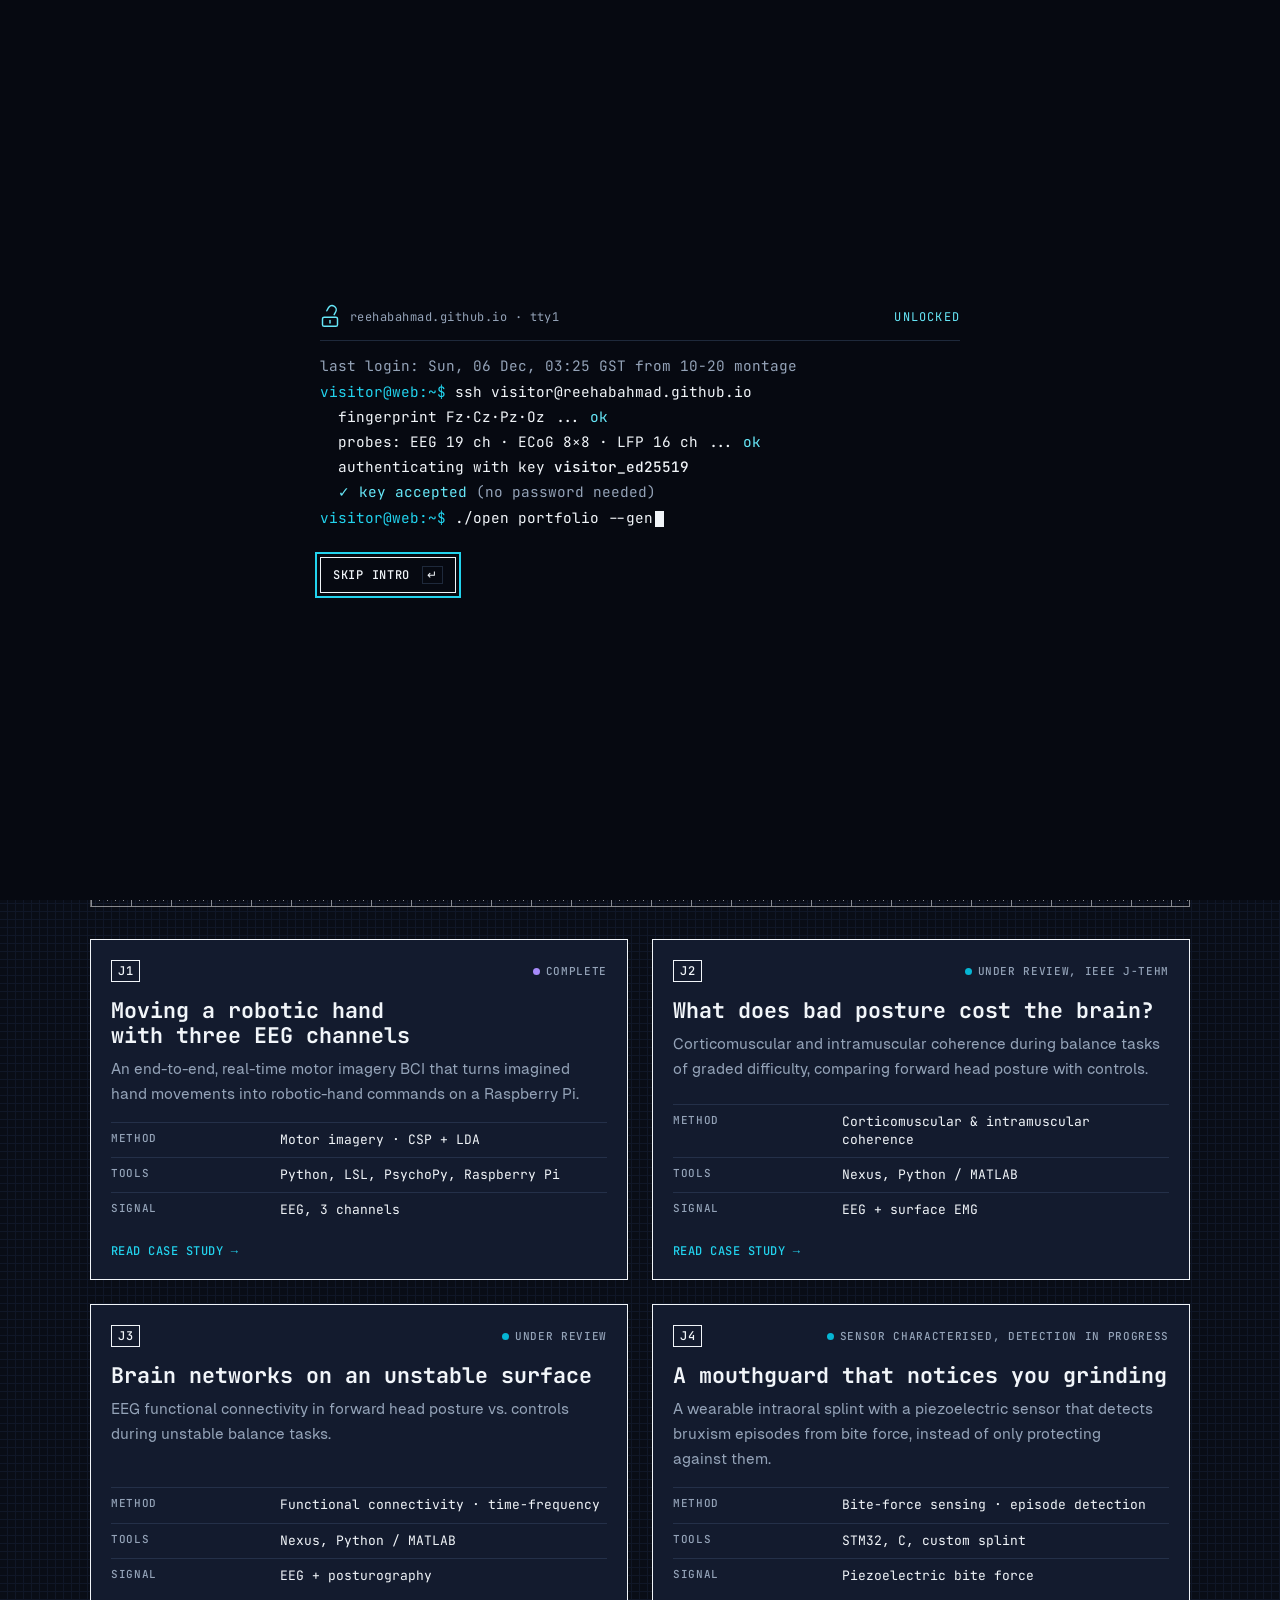
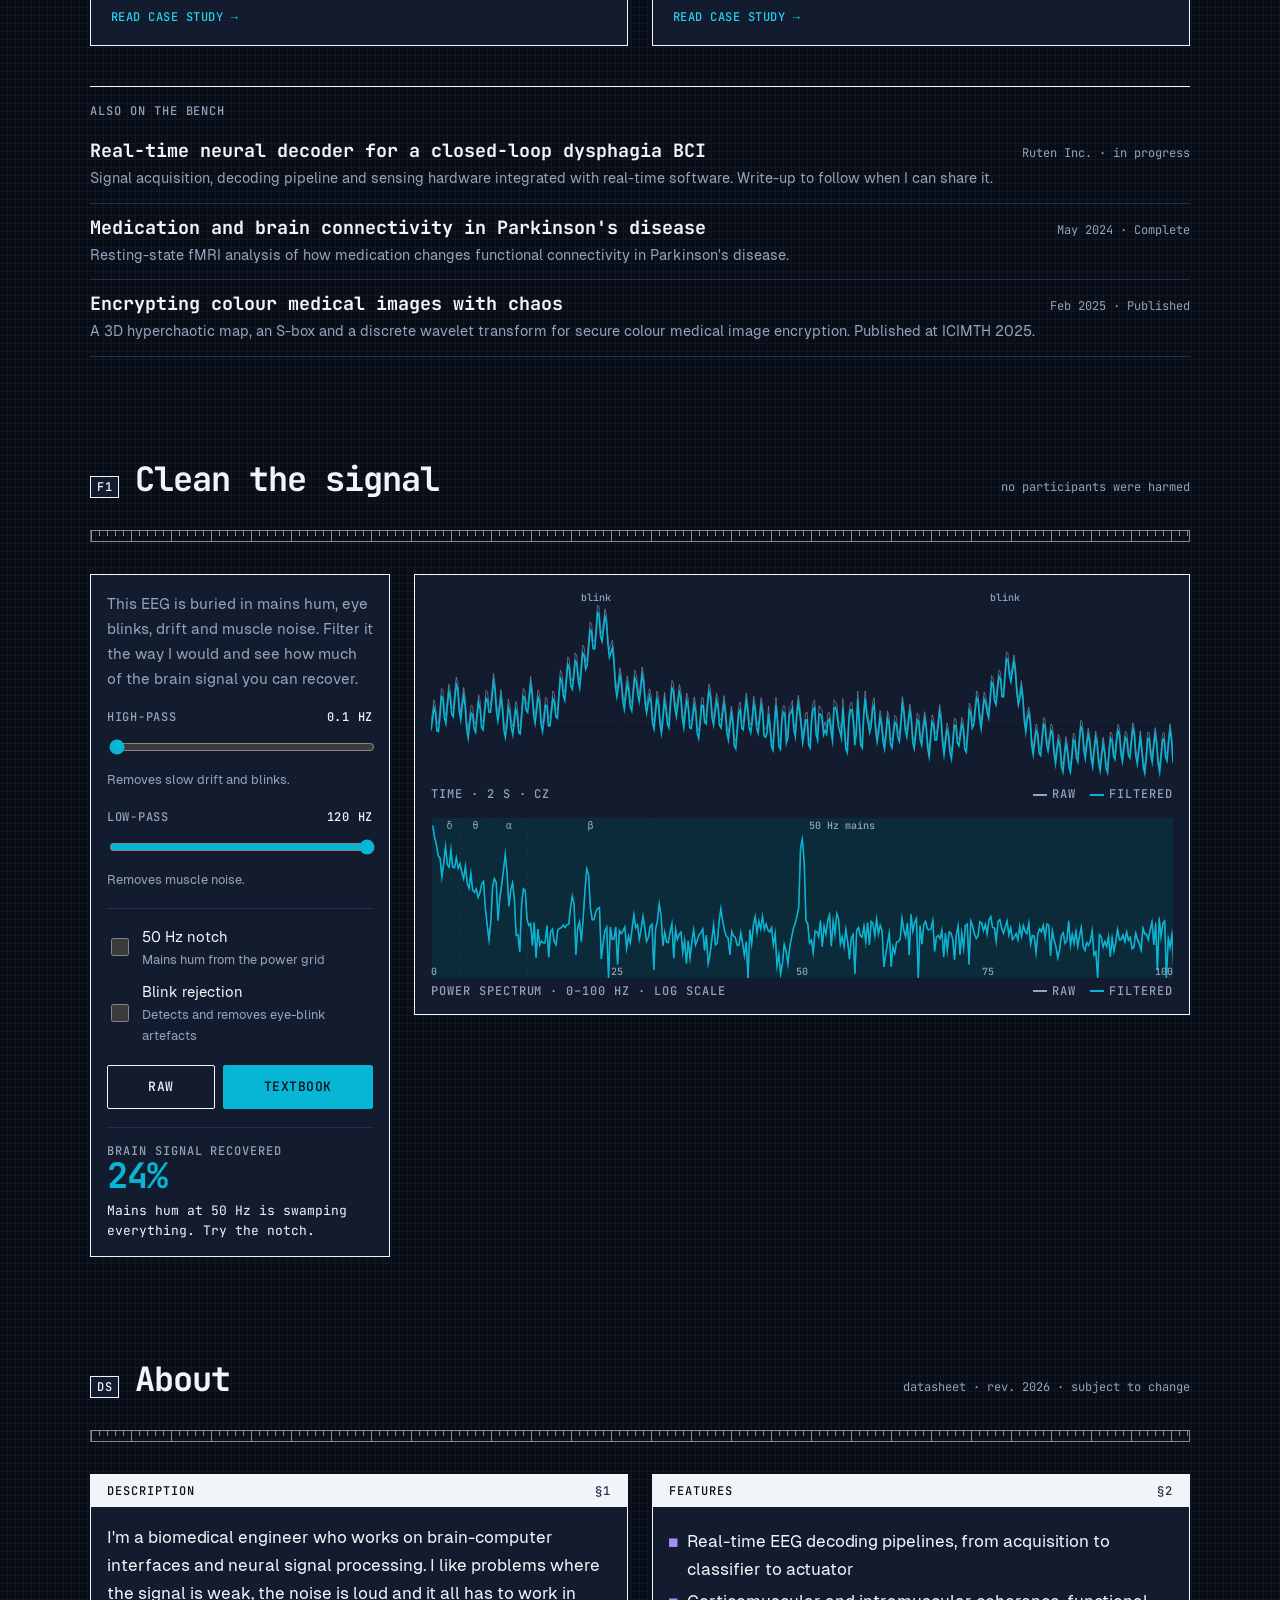
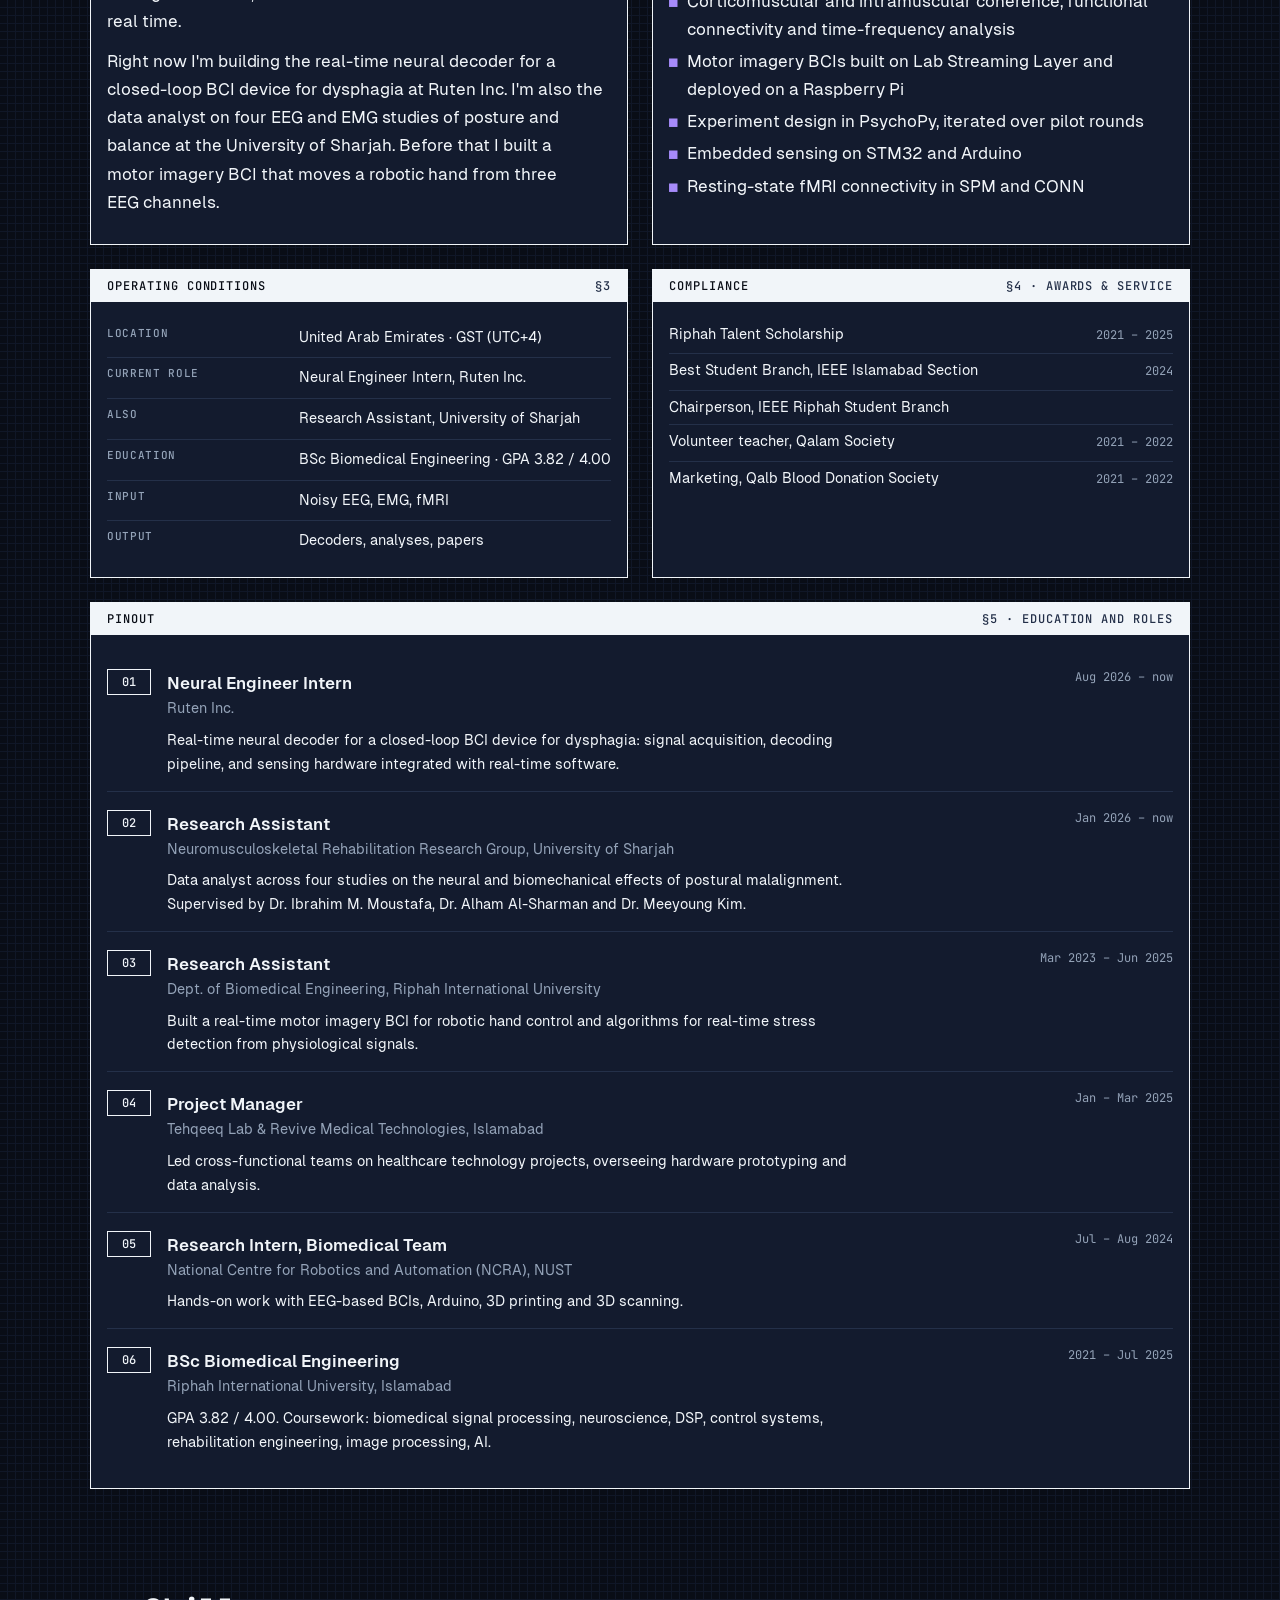
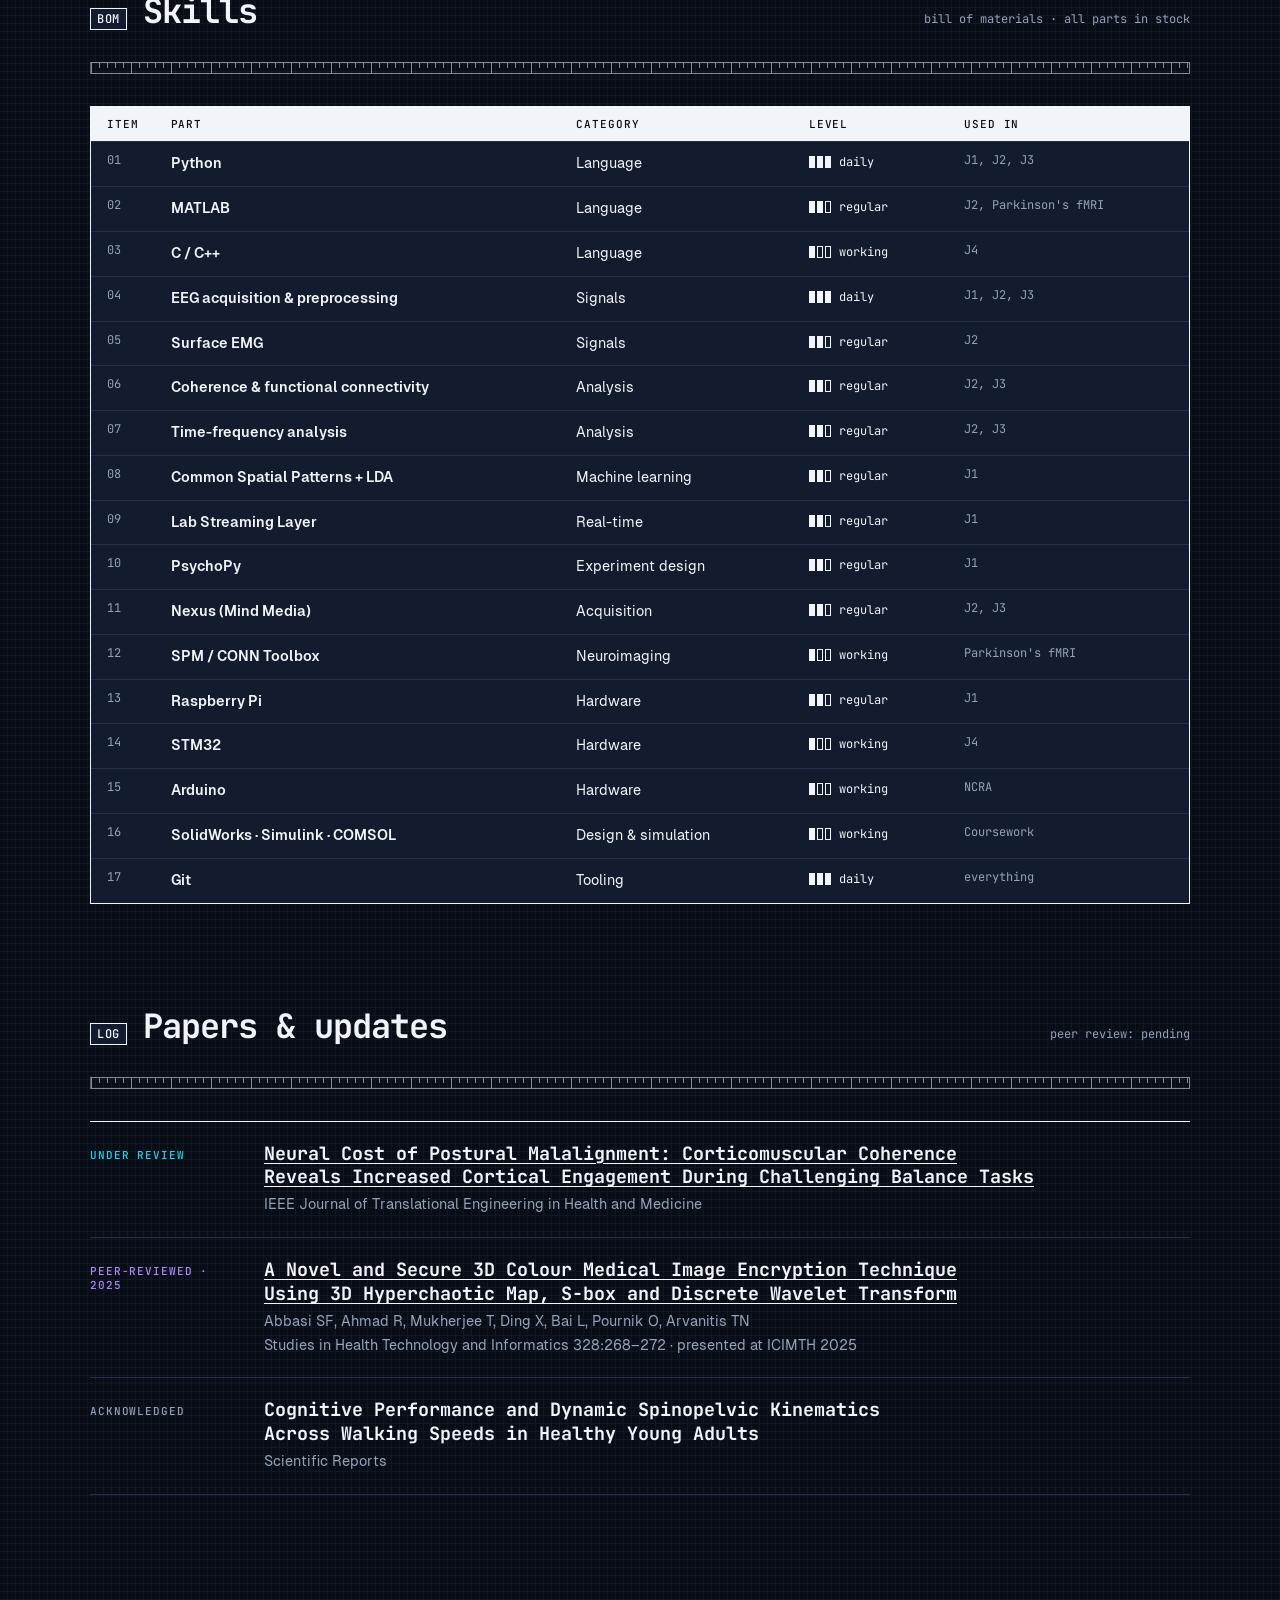
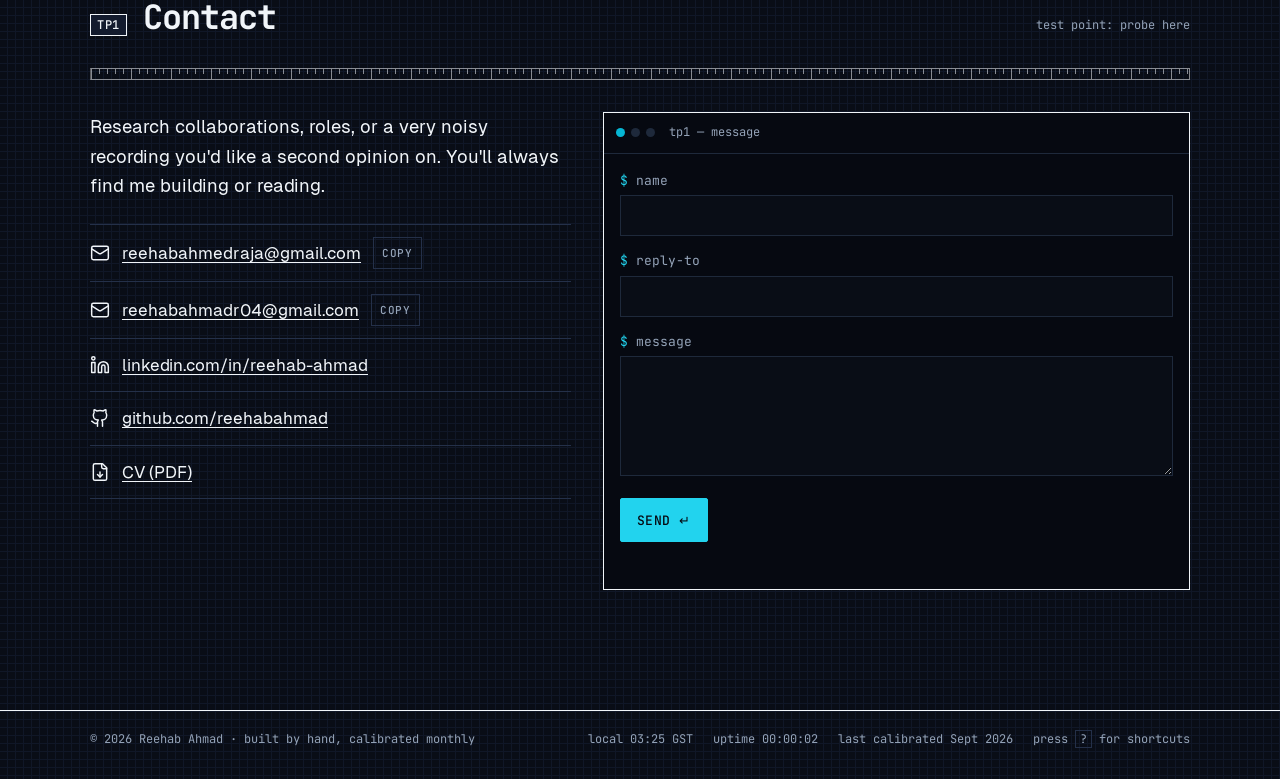
==== commit 94468bfa: "Publish site" ====
--- a/index.html
+++ b/index.html
@@ -1,3 +1,3 @@
-<!DOCTYPE html><html lang="en"><head><meta charset="utf-8"><script>try{if(!sessionStorage.getItem("unlocked")&&!matchMedia("(prefers-reduced-motion: reduce)").matches)document.documentElement.classList.add("locked")}catch(e){}</script><meta name="viewport" content="width=device-width, initial-scale=1, viewport-fit=cover"><title>Reehab Ahmad · Neural Engineer</title><meta name="description" content="Reehab Ahmad is a neural engineer working on EEG, brain-computer interfaces and real-time signal processing. Case studies, papers and contact."><link rel="canonical" href="https://reehabahmad.github.io/"><link rel="icon" href="/favicon.svg" type="image/svg+xml"><link rel="sitemap" href="/sitemap-index.xml"><meta name="theme-color" content="#090d16"><meta property="og:type" content="website"><meta property="og:title" content="Reehab Ahmad · Neural Engineer"><meta property="og:description" content="Reehab Ahmad is a neural engineer working on EEG, brain-computer interfaces and real-time signal processing. Case studies, papers and contact."><meta property="og:url" content="https://reehabahmad.github.io/"><meta property="og:image" content="https://reehabahmad.github.io/og.png"><meta property="og:image:width" content="1200"><meta property="og:image:height" content="630"><meta name="twitter:card" content="summary_large_image"><script type="application/ld+json">{"@context":"https://schema.org","@type":"Person","name":"Reehab Ahmad","jobTitle":"Neural Engineer","url":"https://reehabahmad.github.io/","email":"mailto:reehabahmedraja@gmail.com","sameAs":["https://github.com/reehabahmad","https://www.linkedin.com/in/reehab-ahmad"],"knowsAbout":["EEG","Brain-computer interfaces","Biomedical signal processing","Functional connectivity"],"alumniOf":{"@type":"CollegeOrUniversity","name":"Riphah International University"},"address":{"@type":"PostalAddress","addressCountry":"AE"}}</script><link rel="stylesheet" href="/_astro/Base.DsLZSDT1.css"></head><body><div class="lock" id="lock"><div class="lock-half lock-top" aria-hidden="true"></div><div class="lock-half lock-bottom" aria-hidden="true"></div><div class="lock-inner"><div class="lock-head" aria-hidden="true"><svg class="padlock" viewBox="0 0 24 24" fill="none" stroke="currentColor" stroke-width="1.75" stroke-linecap="round" stroke-linejoin="round"><path class="shackle" d="M7 11V7a5 5 0 0 1 10 0v4"></path><rect x="3" y="11" width="18" height="11" rx="2"></rect><path d="M12 15v3"></path></svg><span>reehabahmad.github.io · tty1</span><span class="lock-state" id="lock-state">locked</span></div><pre class="lock-term" id="lock-term" aria-hidden="true"></pre><button class="lock-skip" id="lock-skip" type="button">Skip intro <kbd>↵</kbd></button></div></div><script type="module">function e(){let e=document.documentElement,t=document.getElementById(`lock`);if(!t||!e.classList.contains(`locked`)){t?.remove();return}let n=document.getElementById(`lock-term`),r=document.getElementById(`lock-state`),i=document.getElementById(`lock-skip`),a=[{out:`<span class="dim">last login: ${new Date().toLocaleString(`en-GB`,{timeZone:`Asia/Dubai`,weekday:`short`,day:`2-digit`,month:`short`,hour:`2-digit`,minute:`2-digit`})} GST from 10-20 montage</span>`,wait:150},{cmd:`ssh visitor@reehabahmad.github.io`},{out:`  fingerprint Fz·Cz·Pz·Oz ... <span class="ok">ok</span>`,wait:120},{out:`  probes: EEG 19 ch · ECoG 8×8 · LFP 16 ch ... <span class="ok">ok</span>`,wait:120},{out:`  authenticating with key <b>visitor_ed25519</b>`,wait:150},{key:!0},{out:`  <span class="ok">✓ key accepted</span> <span class="dim">(no password needed)</span>`,wait:200},{cmd:`./open portfolio --gently`},{bar:!0},{out:`  <span class="ok">access granted.</span> welcome in.`,wait:300}],o=!1,s=[],c=e=>new Promise(t=>s.push(window.setTimeout(t,e))),l=(e=``)=>{let t=document.createElement(`div`);return t.innerHTML=e,n.append(t),t},u=()=>{if(!o){o=!0,s.forEach(clearTimeout);try{sessionStorage.setItem(`unlocked`,`1`)}catch{}t.classList.add(`unlocked`,`open`),r.textContent=`unlocked`,window.setTimeout(()=>{e.classList.remove(`locked`),t.remove()},650),removeEventListener(`keydown`,d)}},d=e=>{[`Enter`,`Escape`,` `].includes(e.key)&&(e.preventDefault(),u())};addEventListener(`keydown`,d),i.addEventListener(`click`,u),t.addEventListener(`click`,e=>{e.target!==i&&u()}),i.focus({preventScroll:!0}),(async()=>{for(let e of a){if(o)return;if(`cmd`in e){let t=l(`<span class="prompt">visitor@web:~$</span> `),n=document.createElement(`span`);t.append(n);let r=document.createElement(`i`);r.className=`caret`,t.append(r);for(let t of e.cmd)if(n.textContent+=t,await c(12+Math.random()*18),o)return;await c(110),r.remove()}else if(`out`in e)l(e.out),await c(e.wait??150);else if(`key`in e)t.classList.add(`unlocked`),r.textContent=`unlocked`,await c(150);else{let e=l();for(let t=0;t<=20;t++)if(e.textContent=`  [${`█`.repeat(t)}${`·`.repeat(20-t)}] ${Math.round(t/20*100)}%`,await c(16),o)return;await c(80)}}u()})()}e();</script><a class="skip" href="#main">Skip to content</a><header class="top"><div class="wrap"><a class="brand" href="/" data-probe="HOME · 0V · ok">Reehab Ahmad</a><nav aria-label="Primary"><a href="#work"><span>J</span>Work</a><a href="#wall"><span>W1</span>Wall</a><a href="#about"><span>DS</span>About</a><a href="#skills"><span>BOM</span>Skills</a><a href="#contact"><span>TP1</span>Contact</a><button class="led" id="led" type="button" aria-pressed="false" aria-label="Power LED: toggle debug view (D)" title="Debug view (D)"><i></i></button></nav></div></header><main id="main"><section class="hero" aria-labelledby="hero-title" data-ref="U1"><div class="wrap hero-grid"><div><span class="ref">U1 · Neural engineer</span><h1 id="hero-title">Reehab Ahmad</h1><p class="positioning">I work where the nervous system meets the circuit board.</p><p class="intro">Neural engineer building real-time EEG decoders and brain-computer interfaces. Currently at Ruten Inc. and the University of Sharjah.</p><div class="hero-actions"><a class="btn btn--primary" href="/cv.pdf" data-probe="CV · pdf · ok"><svg viewBox="0 0 24 24" fill="none" stroke="currentColor" stroke-width="1.75" stroke-linecap="round" stroke-linejoin="round" aria-hidden="true"><path d="M15 2H6a2 2 0 0 0-2 2v16a2 2 0 0 0 2 2h12a2 2 0 0 0 2-2V7Z"/><path d="M14 2v4a2 2 0 0 0 2 2h4"/><path d="M12 18v-6"/><path d="m9 15 3 3 3-3"/></svg> Download CV</a><a class="btn" href="#contact" data-probe="TP1 · 3.3V · ok">Contact</a><div class="icon-links"><a class="icon-link" href="https://github.com/reehabahmad" target="_blank" rel="noopener" aria-label="GitHub" data-probe="GH · link · ok"><svg viewBox="0 0 24 24" fill="none" stroke="currentColor" stroke-width="1.75" stroke-linecap="round" stroke-linejoin="round" aria-hidden="true"><path d="M15 22v-4a4.8 4.8 0 0 0-1-3.5c3 0 6-2 6-5.5.08-1.25-.27-2.48-1-3.5.28-1.15.28-2.35 0-3.5 0 0-1 0-3 1.5-2.64-.5-5.36-.5-8 0C6 2 5 2 5 2c-.3 1.15-.3 2.35 0 3.5A5.4 5.4 0 0 0 4 9c0 3.5 3 5.5 6 5.5-.39.49-.68 1.05-.85 1.65-.17.6-.22 1.23-.15 1.85v4"/><path d="M9 18c-4.51 2-5-2-7-2"/></svg></a><a class="icon-link" href="https://www.linkedin.com/in/reehab-ahmad" target="_blank" rel="noopener" aria-label="LinkedIn" data-probe="IN · link · ok"><svg viewBox="0 0 24 24" fill="none" stroke="currentColor" stroke-width="1.75" stroke-linecap="round" stroke-linejoin="round" aria-hidden="true"><path d="M16 8a6 6 0 0 1 6 6v7h-4v-7a2 2 0 0 0-2-2 2 2 0 0 0-2 2v7h-4v-7a6 6 0 0 1 6-6z"/><rect x="2" y="9" width="4" height="12"/><circle cx="4" cy="4" r="2"/></svg></a><a class="icon-link" href="mailto:reehabahmedraja@gmail.com" aria-label="Email reehabahmedraja@gmail.com" data-probe="MAIL · link · ok"><svg viewBox="0 0 24 24" fill="none" stroke="currentColor" stroke-width="1.75" stroke-linecap="round" stroke-linejoin="round" aria-hidden="true"><rect x="2" y="4" width="20" height="16" rx="2"/><path d="m22 7-8.97 5.7a1.94 1.94 0 0 1-2.06 0L2 7"/></svg></a></div></div></div><figure class="scope xhair" style="margin: 0"><div class="scope-bar"><p class="readout" id="readout" aria-live="polite">EEG · band: <b>alpha</b> · 8–12 Hz · live</p><div class="scope-controls"><div class="seg modes" role="group" aria-label="Recording"><button type="button" data-mode="eeg" aria-pressed="true" title="Scalp EEG">EEG</button><button type="button" data-mode="ecog" aria-pressed="false" title="Electrocorticography: a grid on the cortical surface">ECoG</button><button type="button" data-mode="lfp" aria-pressed="false" title="Local field potentials from a laminar probe">LFP</button></div><div class="seg bands" role="group" aria-label="Frequency band"><button type="button" data-band="delta" aria-pressed="false" title="delta · 1–4 Hz">δ</button><button type="button" data-band="theta" aria-pressed="false" title="theta · 4–8 Hz">θ</button><button type="button" data-band="alpha" aria-pressed="true" title="alpha · 8–12 Hz">α</button><button type="button" data-band="beta" aria-pressed="false" title="beta · 13–30 Hz">β</button></div></div></div><div class="map-wrap"><canvas id="map" role="img" aria-label="A top-down head outline with 19 EEG electrodes at 10–20 positions, connected by lines whose strength drifts slowly to show functional connectivity."></canvas></div><figcaption class="scope-foot label"><span id="scope-caption">EEG · 10–20 montage · 19 ch</span><span>hover to stimulate · click to switch band</span></figcaption></figure></div></section><script type="module" src="/_astro/Hero.astro_astro_type_script_index_0_lang.D0-kBAwW.js"></script><section class="sec" id="work" aria-labelledby="work-title" data-ref="J1–J4"><div class="wrap"><div class="sec-head"><span class="ref">J1–J4</span><h2 id="work-title">Selected work</h2><span class="aside">connectors: case studies inside</span></div><hr class="rule" aria-hidden="true" style="margin-bottom: 32px"><div class="cards"><article class="card" data-ref="J1" data-probe="J1 · 3.3V · ok"><div class="card-top"><span class="ref">J1</span><span class="status" data-state="done">Complete</span></div><h3><a href="/work/motor-imagery-bci/">Moving a robotic hand with three EEG channels</a></h3><p>An end-to-end, real-time motor imagery BCI that turns imagined hand movements into robotic-hand commands on a Raspberry Pi.</p><table class="spec"><tbody><tr><th scope="row">Method</th><td>Motor imagery · CSP + LDA</td></tr><tr><th scope="row">Tools</th><td>Python, LSL, PsychoPy, Raspberry Pi</td></tr><tr><th scope="row">Signal</th><td>EEG, 3 channels</td></tr></tbody></table><div class="card-foot"><span class="more" aria-hidden="true">Read case study →</span><span class="extra"></span></div></article><article class="card" data-ref="J2" data-probe="J2 · 3.3V · ok"><div class="card-top"><span class="ref">J2</span><span class="status" data-state="live">Under review, IEEE J-TEHM</span></div><h3><a href="/work/corticomuscular-coherence/">What does bad posture cost the brain?</a></h3><p>Corticomuscular and intramuscular coherence during balance tasks of graded difficulty, comparing forward head posture with controls.</p><table class="spec"><tbody><tr><th scope="row">Method</th><td>Corticomuscular &amp; intramuscular coherence</td></tr><tr><th scope="row">Tools</th><td>Nexus, Python / MATLAB</td></tr><tr><th scope="row">Signal</th><td>EEG + surface EMG</td></tr></tbody></table><div class="card-foot"><span class="more" aria-hidden="true">Read case study →</span><span class="extra"></span></div></article><article class="card" data-ref="J3" data-probe="J3 · 3.3V · ok"><div class="card-top"><span class="ref">J3</span><span class="status" data-state="live">Under review</span></div><h3><a href="/work/eeg-connectivity-balance/">Brain networks on an unstable surface</a></h3><p>EEG functional connectivity in forward head posture vs. controls during unstable balance tasks.</p><table class="spec"><tbody><tr><th scope="row">Method</th><td>Functional connectivity · time-frequency</td></tr><tr><th scope="row">Tools</th><td>Nexus, Python / MATLAB</td></tr><tr><th scope="row">Signal</th><td>EEG + posturography</td></tr></tbody></table><div class="card-foot"><span class="more" aria-hidden="true">Read case study →</span><span class="extra"></span></div></article><article class="card" data-ref="J4" data-probe="J4 · 3.3V · ok"><div class="card-top"><span class="ref">J4</span><span class="status" data-state="live">Sensor characterised, detection in progress</span></div><h3><a href="/work/smart-occlusal-splint/">A mouthguard that notices you grinding</a></h3><p>A wearable intraoral splint with a piezoelectric sensor that detects bruxism episodes from bite force, instead of only protecting against them.</p><table class="spec"><tbody><tr><th scope="row">Method</th><td>Bite-force sensing · episode detection</td></tr><tr><th scope="row">Tools</th><td>STM32, C, custom splint</td></tr><tr><th scope="row">Signal</th><td>Piezoelectric bite force</td></tr></tbody></table><div class="card-foot"><span class="more" aria-hidden="true">Read case study →</span><span class="extra"></span></div></article></div><div class="bench"><h3>Also on the bench</h3><ul><li><span style="font: 600 var(--step-1)/1.3 var(--font-display); color: var(--ink)">Real-time neural decoder for a closed-loop dysphagia BCI</span><span>Ruten Inc. · in progress</span><p>Signal acquisition, decoding pipeline and sensing hardware integrated with real-time software. Write-up to follow when I can share it.</p></li><li><a href="/work/parkinsons-fmri/">Medication and brain connectivity in Parkinson&#39;s disease</a><span>May 2024 · Complete</span><p>Resting-state fMRI analysis of how medication changes functional connectivity in Parkinson&#39;s disease.</p></li><li><a href="/work/medical-image-encryption/">Encrypting colour medical images with chaos</a><span>Feb 2025 · Published</span><p>A 3D hyperchaotic map, an S-box and a discrete wavelet transform for secure colour medical image encryption. Published at ICIMTH 2025.</p></li></ul></div></div></section><section class="sec" id="wall" aria-labelledby="wall-title" data-ref="W1"><div class="wrap"><div class="sec-head"><span class="ref">W1</span><h2 id="wall-title">Signal wall</h2><span class="aside">no electrodes required</span></div><hr class="rule" aria-hidden="true" style="margin-bottom: 32px"><div class="wall-grid"><div class="pad-box xhair"><p>Draw one trace from left to right. It joins the montage as the next channel, next to everyone else's.</p><canvas id="pad" role="img" aria-label="Drawing pad. Drag from left to right to draw a trace, or use the Random trace button."></canvas><div class="pad-row"><div class="field"><label class="label" for="trace-name">Name (optional)</label><input id="trace-name" name="trace-name" maxlength="12" autocomplete="off" placeholder="anon" pattern="[A-Za-z0-9 _.\-]*"></div><button class="btn" type="button" id="pad-random">Random trace</button><button class="btn" type="button" id="pad-clear">Clear</button><button class="btn btn--primary" type="button" id="pad-send">Add to wall</button></div><p class="wall-msg" id="wall-msg" role="status" aria-live="polite"></p></div><div class="montage-box"><div class="montage-head"><span class="label" id="wall-mode">montage · latest 40</span><div class="pager"><button class="btn" type="button" id="wall-newer" disabled>Newer</button><button class="btn" type="button" id="wall-older">Older</button></div></div><div class="montage" id="montage" tabindex="0" aria-label="Visitor traces, newest first"><ol id="montage-list"></ol></div></div></div></div></section><script type="module" src="/_astro/SignalWall.astro_astro_type_script_index_0_lang.CZI0_sIS.js"></script><section class="sec" id="about" aria-labelledby="about-title" data-ref="DS"><div class="wrap"><div class="sec-head"><span class="ref">DS</span><h2 id="about-title">About</h2><span class="aside">datasheet · rev. 2026 · subject to change</span></div><hr class="rule" aria-hidden="true" style="margin-bottom: 32px"><div class="ds"><div class="ds-block" data-ref="DS-1"><h3>Description <span>§1</span></h3><div class="ds-body"><p>I'm a biomedical engineer who works on brain-computer interfaces and neural signal processing. I like problems where the signal is weak, the noise is loud and it all has to work in real time.</p><p>Right now I'm building the real-time neural decoder for a closed-loop BCI device for dysphagia at Ruten Inc. I'm also the data analyst on four EEG and EMG studies of posture and balance at the University of Sharjah. Before that I built a motor imagery BCI that moves a robotic hand from three EEG channels.</p></div></div><div class="ds-block" data-ref="DS-2"><h3>Features <span>§2</span></h3><div class="ds-body"><ul><li>Real-time EEG decoding pipelines, from acquisition to classifier to actuator</li><li>Corticomuscular and intramuscular coherence, functional connectivity and time-frequency analysis</li><li>Motor imagery BCIs built on Lab Streaming Layer and deployed on a Raspberry Pi</li><li>Experiment design in PsychoPy, iterated over pilot rounds</li><li>Embedded sensing on STM32 and Arduino</li><li>Resting-state fMRI connectivity in SPM and CONN</li></ul></div></div><div class="ds-block" data-ref="DS-3"><h3>Operating conditions <span>§3</span></h3><div class="ds-body"><table class="kv"><tbody><tr><th scope="row">Location</th><td>United Arab Emirates · GST (UTC+4)</td></tr><tr><th scope="row">Current role</th><td>Neural Engineer Intern, Ruten Inc.</td></tr><tr><th scope="row">Also</th><td>Research Assistant, University of Sharjah</td></tr><tr><th scope="row">Education</th><td>BSc Biomedical Engineering · GPA 3.82 / 4.00</td></tr><tr><th scope="row">Input</th><td>Noisy EEG, EMG, fMRI</td></tr><tr><th scope="row">Output</th><td>Decoders, analyses, papers</td></tr></tbody></table></div></div><div class="ds-block" data-ref="DS-4"><h3>Compliance <span>§4 · awards &amp; service</span></h3><div class="ds-body"><table class="kv"><tbody><tr><th scope="row" style="width:auto; text-transform:none; letter-spacing:0; font-family: var(--font-body); font-size: 0.9rem; color: var(--ink)">Riphah Talent Scholarship</th><td class="mono" style="text-align:right; font-size:0.75rem; color: var(--ink-muted)">2021 – 2025</td></tr><tr><th scope="row" style="width:auto; text-transform:none; letter-spacing:0; font-family: var(--font-body); font-size: 0.9rem; color: var(--ink)">Best Student Branch, IEEE Islamabad Section</th><td class="mono" style="text-align:right; font-size:0.75rem; color: var(--ink-muted)">2024</td></tr><tr><th scope="row" style="width:auto; text-transform:none; letter-spacing:0; font-family: var(--font-body); font-size: 0.9rem; color: var(--ink)">Chairperson, IEEE Riphah Student Branch</th><td class="mono" style="text-align:right; font-size:0.75rem; color: var(--ink-muted)"></td></tr><tr><th scope="row" style="width:auto; text-transform:none; letter-spacing:0; font-family: var(--font-body); font-size: 0.9rem; color: var(--ink)">Volunteer teacher, Qalam Society</th><td class="mono" style="text-align:right; font-size:0.75rem; color: var(--ink-muted)">2021 – 2022</td></tr><tr><th scope="row" style="width:auto; text-transform:none; letter-spacing:0; font-family: var(--font-body); font-size: 0.9rem; color: var(--ink)">Marketing, Qalb Blood Donation Society</th><td class="mono" style="text-align:right; font-size:0.75rem; color: var(--ink-muted)">2021 – 2022</td></tr></tbody></table></div></div><div class="ds-block ds-wide" data-ref="DS-5"><h3>Pinout <span>§5 · education and roles</span></h3><div class="ds-body"><ol class="pins"><li><span class="pin" aria-hidden="true">01</span><div><b>Neural Engineer Intern</b><div class="org">Ruten Inc.</div></div><span class="when">Aug 2026 – now</span><p class="note">Real-time neural decoder for a closed-loop BCI device for dysphagia: signal acquisition, decoding pipeline, and sensing hardware integrated with real-time software.</p></li><li><span class="pin" aria-hidden="true">02</span><div><b>Research Assistant</b><div class="org">Neuromusculoskeletal Rehabilitation Research Group, University of Sharjah</div></div><span class="when">Jan 2026 – now</span><p class="note">Data analyst across four studies on the neural and biomechanical effects of postural malalignment. Supervised by Dr. Ibrahim M. Moustafa, Dr. Alham Al-Sharman and Dr. Meeyoung Kim.</p></li><li><span class="pin" aria-hidden="true">03</span><div><b>Research Assistant</b><div class="org">Dept. of Biomedical Engineering, Riphah International University</div></div><span class="when">Mar 2023 – Jun 2025</span><p class="note">Built a real-time motor imagery BCI for robotic hand control and algorithms for real-time stress detection from physiological signals.</p></li><li><span class="pin" aria-hidden="true">04</span><div><b>Project Manager</b><div class="org">Tehqeeq Lab &amp; Revive Medical Technologies, Islamabad</div></div><span class="when">Jan – Mar 2025</span><p class="note">Led cross-functional teams on healthcare technology projects, overseeing hardware prototyping and data analysis.</p></li><li><span class="pin" aria-hidden="true">05</span><div><b>Research Intern, Biomedical Team</b><div class="org">National Centre for Robotics and Automation (NCRA), NUST</div></div><span class="when">Jul – Aug 2024</span><p class="note">Hands-on work with EEG-based BCIs, Arduino, 3D printing and 3D scanning.</p></li><li><span class="pin" aria-hidden="true">06</span><div><b>BSc Biomedical Engineering</b><div class="org">Riphah International University, Islamabad</div></div><span class="when">2021 – Jul 2025</span><p class="note">GPA 3.82 / 4.00. Coursework: biomedical signal processing, neuroscience, DSP, control systems, rehabilitation engineering, image processing, AI.</p></li></ol></div></div></div></div></section><section class="sec" id="skills" aria-labelledby="skills-title" data-ref="BOM"><div class="wrap"><div class="sec-head"><span class="ref">BOM</span><h2 id="skills-title">Skills</h2><span class="aside">bill of materials · all parts in stock</span></div><hr class="rule" aria-hidden="true" style="margin-bottom: 32px"><div class="table-scroll"><table class="bom"><caption class="visually-hidden">Skills, with category, level of use and the projects they were used in</caption><thead><tr><th scope="col">Item</th><th scope="col">Part</th><th scope="col">Category</th><th scope="col">Level</th><th scope="col">Used in</th></tr></thead><tbody><tr><td>01</td><td class="part">Python</td><td>Language</td><td><span class="lvl"><i aria-hidden="true"><b class="on"></b><b class="on"></b><b class="on"></b></i>daily</span></td><td class="used">J1, J2, J3</td></tr><tr><td>02</td><td class="part">MATLAB</td><td>Language</td><td><span class="lvl"><i aria-hidden="true"><b class="on"></b><b class="on"></b><b class></b></i>regular</span></td><td class="used">J2, Parkinson&#39;s fMRI</td></tr><tr><td>03</td><td class="part">C / C++</td><td>Language</td><td><span class="lvl"><i aria-hidden="true"><b class="on"></b><b class></b><b class></b></i>working</span></td><td class="used">J4</td></tr><tr><td>04</td><td class="part">EEG acquisition &amp; preprocessing</td><td>Signals</td><td><span class="lvl"><i aria-hidden="true"><b class="on"></b><b class="on"></b><b class="on"></b></i>daily</span></td><td class="used">J1, J2, J3</td></tr><tr><td>05</td><td class="part">Surface EMG</td><td>Signals</td><td><span class="lvl"><i aria-hidden="true"><b class="on"></b><b class="on"></b><b class></b></i>regular</span></td><td class="used">J2</td></tr><tr><td>06</td><td class="part">Coherence &amp; functional connectivity</td><td>Analysis</td><td><span class="lvl"><i aria-hidden="true"><b class="on"></b><b class="on"></b><b class></b></i>regular</span></td><td class="used">J2, J3</td></tr><tr><td>07</td><td class="part">Time-frequency analysis</td><td>Analysis</td><td><span class="lvl"><i aria-hidden="true"><b class="on"></b><b class="on"></b><b class></b></i>regular</span></td><td class="used">J2, J3</td></tr><tr><td>08</td><td class="part">Common Spatial Patterns + LDA</td><td>Machine learning</td><td><span class="lvl"><i aria-hidden="true"><b class="on"></b><b class="on"></b><b class></b></i>regular</span></td><td class="used">J1</td></tr><tr><td>09</td><td class="part">Lab Streaming Layer</td><td>Real-time</td><td><span class="lvl"><i aria-hidden="true"><b class="on"></b><b class="on"></b><b class></b></i>regular</span></td><td class="used">J1</td></tr><tr><td>10</td><td class="part">PsychoPy</td><td>Experiment design</td><td><span class="lvl"><i aria-hidden="true"><b class="on"></b><b class="on"></b><b class></b></i>regular</span></td><td class="used">J1</td></tr><tr><td>11</td><td class="part">Nexus (Mind Media)</td><td>Acquisition</td><td><span class="lvl"><i aria-hidden="true"><b class="on"></b><b class="on"></b><b class></b></i>regular</span></td><td class="used">J2, J3</td></tr><tr><td>12</td><td class="part">SPM / CONN Toolbox</td><td>Neuroimaging</td><td><span class="lvl"><i aria-hidden="true"><b class="on"></b><b class></b><b class></b></i>working</span></td><td class="used">Parkinson&#39;s fMRI</td></tr><tr><td>13</td><td class="part">Raspberry Pi</td><td>Hardware</td><td><span class="lvl"><i aria-hidden="true"><b class="on"></b><b class="on"></b><b class></b></i>regular</span></td><td class="used">J1</td></tr><tr><td>14</td><td class="part">STM32</td><td>Hardware</td><td><span class="lvl"><i aria-hidden="true"><b class="on"></b><b class></b><b class></b></i>working</span></td><td class="used">J4</td></tr><tr><td>15</td><td class="part">Arduino</td><td>Hardware</td><td><span class="lvl"><i aria-hidden="true"><b class="on"></b><b class></b><b class></b></i>working</span></td><td class="used">NCRA</td></tr><tr><td>16</td><td class="part">SolidWorks · Simulink · COMSOL</td><td>Design &amp; simulation</td><td><span class="lvl"><i aria-hidden="true"><b class="on"></b><b class></b><b class></b></i>working</span></td><td class="used">Coursework</td></tr><tr><td>17</td><td class="part">Git</td><td>Tooling</td><td><span class="lvl"><i aria-hidden="true"><b class="on"></b><b class="on"></b><b class="on"></b></i>daily</span></td><td class="used">everything</td></tr></tbody></table></div></div></section><section class="sec" id="log" aria-labelledby="log-title" data-ref="LOG"><div class="wrap"><div class="sec-head"><span class="ref">LOG</span><h2 id="log-title">Papers &amp; updates</h2><span class="aside">peer review: pending</span></div><hr class="rule" aria-hidden="true" style="margin-bottom: 32px"><ol class="log"><li><span class="kind" data-k="Under review">Under review</span><div><h3><a href="/work/corticomuscular-coherence/">Neural Cost of Postural Malalignment: Corticomuscular Coherence Reveals Increased Cortical Engagement During Challenging Balance Tasks</a></h3><p>IEEE Journal of Translational Engineering in Health and Medicine</p></div></li><li><span class="kind" data-k="Peer-reviewed">Peer-reviewed · 2025</span><div><h3><a href="https://doi.org/10.3233/SHTI250717" target="_blank" rel="noopener">A Novel and Secure 3D Colour Medical Image Encryption Technique Using 3D Hyperchaotic Map, S-box and Discrete Wavelet Transform</a></h3><p>Abbasi SF, Ahmad R, Mukherjee T, Ding X, Bai L, Pournik O, Arvanitis TN</p><p>Studies in Health Technology and Informatics 328:268–272 · presented at ICIMTH 2025</p></div></li><li><span class="kind" data-k="Acknowledged">Acknowledged</span><div><h3>Cognitive Performance and Dynamic Spinopelvic Kinematics Across Walking Speeds in Healthy Young Adults</h3><p>Scientific Reports</p></div></li></ol></div></section><section class="sec" id="contact" aria-labelledby="contact-title" data-ref="TP1"><div class="wrap"><div class="sec-head"><span class="ref">TP1</span><h2 id="contact-title">Contact</h2><span class="aside">test point: probe here</span></div><hr class="rule" aria-hidden="true" style="margin-bottom: 32px"><div class="contact-grid"><div><p class="contact-lead">Research collaborations, roles, or a very noisy recording you'd like a second opinion on. You'll always find me building or reading.</p><ul class="channels"><li><svg viewBox="0 0 24 24" fill="none" stroke="currentColor" stroke-width="1.75" stroke-linecap="round" stroke-linejoin="round" aria-hidden="true"><rect x="2" y="4" width="20" height="16" rx="2"/><path d="m22 7-8.97 5.7a1.94 1.94 0 0 1-2.06 0L2 7"/></svg><a href="mailto:reehabahmedraja@gmail.com">reehabahmedraja@gmail.com</a><button class="copy" type="button" data-copy="reehabahmedraja@gmail.com">Copy</button></li><li><svg viewBox="0 0 24 24" fill="none" stroke="currentColor" stroke-width="1.75" stroke-linecap="round" stroke-linejoin="round" aria-hidden="true"><rect x="2" y="4" width="20" height="16" rx="2"/><path d="m22 7-8.97 5.7a1.94 1.94 0 0 1-2.06 0L2 7"/></svg><a href="mailto:reehabahmadr04@gmail.com">reehabahmadr04@gmail.com</a><button class="copy" type="button" data-copy="reehabahmadr04@gmail.com">Copy</button></li><li><svg viewBox="0 0 24 24" fill="none" stroke="currentColor" stroke-width="1.75" stroke-linecap="round" stroke-linejoin="round" aria-hidden="true"><path d="M16 8a6 6 0 0 1 6 6v7h-4v-7a2 2 0 0 0-2-2 2 2 0 0 0-2 2v7h-4v-7a6 6 0 0 1 6-6z"/><rect x="2" y="9" width="4" height="12"/><circle cx="4" cy="4" r="2"/></svg><a href="https://www.linkedin.com/in/reehab-ahmad" target="_blank" rel="noopener">linkedin.com/in/reehab-ahmad</a></li><li><svg viewBox="0 0 24 24" fill="none" stroke="currentColor" stroke-width="1.75" stroke-linecap="round" stroke-linejoin="round" aria-hidden="true"><path d="M15 22v-4a4.8 4.8 0 0 0-1-3.5c3 0 6-2 6-5.5.08-1.25-.27-2.48-1-3.5.28-1.15.28-2.35 0-3.5 0 0-1 0-3 1.5-2.64-.5-5.36-.5-8 0C6 2 5 2 5 2c-.3 1.15-.3 2.35 0 3.5A5.4 5.4 0 0 0 4 9c0 3.5 3 5.5 6 5.5-.39.49-.68 1.05-.85 1.65-.17.6-.22 1.23-.15 1.85v4"/><path d="M9 18c-4.51 2-5-2-7-2"/></svg><a href="https://github.com/reehabahmad" target="_blank" rel="noopener">github.com/reehabahmad</a></li><li><svg viewBox="0 0 24 24" fill="none" stroke="currentColor" stroke-width="1.75" stroke-linecap="round" stroke-linejoin="round" aria-hidden="true"><path d="M15 2H6a2 2 0 0 0-2 2v16a2 2 0 0 0 2 2h12a2 2 0 0 0 2-2V7Z"/><path d="M14 2v4a2 2 0 0 0 2 2h4"/><path d="M12 18v-6"/><path d="m9 15 3 3 3-3"/></svg><a href="/cv.pdf">CV (PDF)</a></li></ul></div><div class="term"><div class="term-bar" aria-hidden="true"><i></i><i></i><i></i><span>tp1 — message</span></div><form id="contact-form" data-email="reehabahmedraja@gmail.com" novalidate><div><label for="c-name">name</label><input id="c-name" name="name" autocomplete="name" required></div><div><label for="c-email">reply-to</label><input id="c-email" name="email" type="email" autocomplete="email" required></div><div><label for="c-msg">message</label><textarea id="c-msg" name="message" required></textarea></div><button class="btn" type="submit">Send ↵</button><p class="term-out" id="c-out" role="status" aria-live="polite"></p></form></div></div></div></section><script type="module">function e(){let e=document.getElementById(`contact-form`);if(!e)return;let t=document.getElementById(`c-out`),n=e.dataset.email;e.addEventListener(`submit`,async r=>{r.preventDefault();let i=Object.fromEntries(new FormData(e)),a=[`name`,`email`,`message`].find(e=>!i[e]?.trim());if(a){t.textContent=`> error: ${a===`email`?`reply-to`:a} is empty`,e.elements.namedItem(a).focus();return}if(!/^[^\s@]+@[^\s@]+\.[^\s@]+$/.test(i.email)){t.textContent=`> error: reply-to doesn't look like an email address`,e.elements.namedItem(`email`).focus();return}{let e=`${i.message}\n\n— ${i.name} (${i.email})`;location.href=`mailto:${n}?subject=${encodeURIComponent(`Hello from ${i.name}`)}&body=${encodeURIComponent(e)}`,t.textContent=`> opening your email app. If nothing opens, write to ${n}.`;return}})}e();</script></main><footer class="foot"><div class="wrap"><span>© 2026 Reehab Ahmad · built by hand, calibrated monthly</span><div class="readouts" aria-label="Instrument readouts"><span>local <span id="clock">--:--</span> GST</span><span>uptime <span id="uptime">00:00:00</span></span><span>last calibrated Sept 2026</span><span>press <kbd>?</kbd> for shortcuts</span></div></div></footer><div class="probe" id="probe" aria-hidden="true"></div><dialog id="keys" aria-labelledby="keys-title"><h2 id="keys-title">Shortcuts</h2><dl><dt><kbd>D</kbd></dt><dd>Toggle debug view (schematic mode)</dd><dt><kbd>?</kbd></dt><dd>Show this list</dd><dt><kbd>Esc</kbd></dt><dd>Close</dd></dl><form method="dialog"><button class="btn">Close</button></form></dialog><script type="module">var e=document.documentElement,t=document.getElementById(`led`),n=()=>document.querySelectorAll(`[data-ref]`).forEach(e=>{let t=e.getBoundingClientRect();e.dataset.dim=`${Math.round(t.width)}×${Math.round(t.height)}`}),r=r=>{e.classList.toggle(`debug`,r),t?.setAttribute(`aria-pressed`,String(r)),r&&n()};t?.addEventListener(`click`,()=>r(!e.classList.contains(`debug`))),addEventListener(`resize`,()=>{e.classList.contains(`debug`)&&n()});var i=document.getElementById(`keys`);addEventListener(`keydown`,t=>{let n=t.target;t.metaKey||t.ctrlKey||t.altKey||/input|textarea|select/i.test(n.tagName)||n.isContentEditable||(t.key===`d`||t.key===`D`?r(!e.classList.contains(`debug`)):t.key===`?`&&(i?.open?i.close():i?.showModal()))});var a=document.getElementById(`probe`);a&&matchMedia(`(pointer: fine)`).matches&&(e.classList.add(`has-probe`),addEventListener(`pointermove`,e=>{let t=e.target.closest(`[data-probe], a, button`);if(!t){a.classList.remove(`on`);return}a.textContent=t.dataset.probe??(t.tagName===`A`?`TP · link · ok`:`SW · button · ok`),a.style.transform=`translate(${e.clientX+14}px, ${e.clientY+16}px)`,a.classList.add(`on`)},{passive:!0}),document.addEventListener(`pointerleave`,()=>a.classList.remove(`on`)));var o=document.getElementById(`clock`),s=document.getElementById(`uptime`),c=Date.now(),l=()=>{if(o&&(o.textContent=new Date().toLocaleTimeString(`en-GB`,{timeZone:`Asia/Dubai`,hour:`2-digit`,minute:`2-digit`})),s){let e=Math.floor((Date.now()-c)/1e3);s.textContent=[e/3600,e/60%60,e%60].map(e=>String(Math.floor(e)).padStart(2,`0`)).join(`:`)}};l(),setInterval(l,1e3),document.querySelectorAll(`[data-copy]`).forEach(e=>e.addEventListener(`click`,async()=>{try{await navigator.clipboard.writeText(e.dataset.copy),e.textContent=`Copied`}catch{getSelection()?.selectAllChildren(e.previousElementSibling),e.textContent=`Selected`}setTimeout(()=>e.textContent=`Copy`,1600)}));var u=document.querySelector(`.progress`);if(u){let e=()=>{let e=document.documentElement.scrollHeight-innerHeight;u.style.transform=`scaleX(${e>0?scrollY/e:0})`};addEventListener(`scroll`,e,{passive:!0}),e()}console.log(`%c⌁ Hello, fellow engineer.%c
+<!DOCTYPE html><html lang="en"><head><meta charset="utf-8"><script>try{if(!sessionStorage.getItem("unlocked")&&!matchMedia("(prefers-reduced-motion: reduce)").matches)document.documentElement.classList.add("locked")}catch(e){}</script><meta name="viewport" content="width=device-width, initial-scale=1, viewport-fit=cover"><title>Reehab Ahmad · Neural Engineer</title><meta name="description" content="Reehab Ahmad is a neural engineer working on EEG, brain-computer interfaces and real-time signal processing. Case studies, papers and contact."><link rel="canonical" href="https://reehabahmad.github.io/"><link rel="icon" href="/favicon.svg" type="image/svg+xml"><link rel="sitemap" href="/sitemap-index.xml"><meta name="theme-color" content="#090d16"><meta property="og:type" content="website"><meta property="og:title" content="Reehab Ahmad · Neural Engineer"><meta property="og:description" content="Reehab Ahmad is a neural engineer working on EEG, brain-computer interfaces and real-time signal processing. Case studies, papers and contact."><meta property="og:url" content="https://reehabahmad.github.io/"><meta property="og:image" content="https://reehabahmad.github.io/og.png"><meta property="og:image:width" content="1200"><meta property="og:image:height" content="630"><meta name="twitter:card" content="summary_large_image"><script type="application/ld+json">{"@context":"https://schema.org","@type":"Person","name":"Reehab Ahmad","jobTitle":"Neural Engineer","url":"https://reehabahmad.github.io/","email":"mailto:reehabahmedraja@gmail.com","sameAs":["https://github.com/reehabahmad","https://www.linkedin.com/in/reehab-ahmad"],"knowsAbout":["EEG","Brain-computer interfaces","Biomedical signal processing","Functional connectivity"],"alumniOf":{"@type":"CollegeOrUniversity","name":"Riphah International University"},"address":{"@type":"PostalAddress","addressCountry":"AE"}}</script><link rel="stylesheet" href="/_astro/Base.aRRLHPbg.css"></head><body><div class="lock" id="lock"><div class="lock-half lock-top" aria-hidden="true"></div><div class="lock-half lock-bottom" aria-hidden="true"></div><div class="lock-inner"><div class="lock-head" aria-hidden="true"><svg class="padlock" viewBox="0 0 24 24" fill="none" stroke="currentColor" stroke-width="1.75" stroke-linecap="round" stroke-linejoin="round"><path class="shackle" d="M7 11V7a5 5 0 0 1 10 0v4"></path><rect x="3" y="11" width="18" height="11" rx="2"></rect><path d="M12 15v3"></path></svg><span>reehabahmad.github.io · tty1</span><span class="lock-state" id="lock-state">locked</span></div><pre class="lock-term" id="lock-term" aria-hidden="true"></pre><button class="lock-skip" id="lock-skip" type="button">Skip intro <kbd>↵</kbd></button></div></div><script type="module">function e(){let e=document.documentElement,t=document.getElementById(`lock`);if(!t||!e.classList.contains(`locked`)){t?.remove();return}let n=document.getElementById(`lock-term`),r=document.getElementById(`lock-state`),i=document.getElementById(`lock-skip`),a=[{out:`<span class="dim">last login: ${new Date().toLocaleString(`en-GB`,{timeZone:`Asia/Dubai`,weekday:`short`,day:`2-digit`,month:`short`,hour:`2-digit`,minute:`2-digit`})} GST from 10-20 montage</span>`,wait:150},{cmd:`ssh visitor@reehabahmad.github.io`},{out:`  fingerprint Fz·Cz·Pz·Oz ... <span class="ok">ok</span>`,wait:120},{out:`  probes: EEG 19 ch · ECoG 8×8 · LFP 16 ch ... <span class="ok">ok</span>`,wait:120},{out:`  authenticating with key <b>visitor_ed25519</b>`,wait:150},{key:!0},{out:`  <span class="ok">✓ key accepted</span> <span class="dim">(no password needed)</span>`,wait:200},{cmd:`./open portfolio --gently`},{bar:!0},{out:`  <span class="ok">access granted.</span> welcome in.`,wait:300}],o=!1,s=[],c=e=>new Promise(t=>s.push(window.setTimeout(t,e))),l=(e=``)=>{let t=document.createElement(`div`);return t.innerHTML=e,n.append(t),t},u=()=>{if(!o){o=!0,s.forEach(clearTimeout);try{sessionStorage.setItem(`unlocked`,`1`)}catch{}t.classList.add(`unlocked`,`open`),r.textContent=`unlocked`,window.setTimeout(()=>{e.classList.remove(`locked`),t.remove()},650),removeEventListener(`keydown`,d)}},d=e=>{[`Enter`,`Escape`,` `].includes(e.key)&&(e.preventDefault(),u())};addEventListener(`keydown`,d),i.addEventListener(`click`,u),t.addEventListener(`click`,e=>{e.target!==i&&u()}),i.focus({preventScroll:!0}),(async()=>{for(let e of a){if(o)return;if(`cmd`in e){let t=l(`<span class="prompt">visitor@web:~$</span> `),n=document.createElement(`span`);t.append(n);let r=document.createElement(`i`);r.className=`caret`,t.append(r);for(let t of e.cmd)if(n.textContent+=t,await c(12+Math.random()*18),o)return;await c(110),r.remove()}else if(`out`in e)l(e.out),await c(e.wait??150);else if(`key`in e)t.classList.add(`unlocked`),r.textContent=`unlocked`,await c(150);else{let e=l();for(let t=0;t<=20;t++)if(e.textContent=`  [${`█`.repeat(t)}${`·`.repeat(20-t)}] ${Math.round(t/20*100)}%`,await c(16),o)return;await c(80)}}u()})()}e();</script><a class="skip" href="#main">Skip to content</a><header class="top"><div class="wrap"><a class="brand" href="/" data-probe="HOME · 0V · ok">Reehab Ahmad</a><nav aria-label="Primary"><a href="#work"><span>J</span>Work</a><a href="#lab"><span>F1</span>Lab</a><a href="#about"><span>DS</span>About</a><a href="#skills"><span>BOM</span>Skills</a><a href="#contact"><span>TP1</span>Contact</a><button class="led" id="led" type="button" aria-pressed="false" aria-label="Power LED: toggle debug view (D)" title="Debug view (D)"><i></i></button></nav></div></header><main id="main"><section class="hero" aria-labelledby="hero-title" data-ref="U1"><div class="wrap hero-grid"><div><span class="ref">U1 · Neural engineer</span><h1 id="hero-title">Reehab Ahmad</h1><p class="positioning">I work where the nervous system meets the circuit board.</p><p class="intro">Neural engineer building real-time EEG decoders and brain-computer interfaces. Currently at Ruten Inc. and the University of Sharjah.</p><div class="hero-actions"><a class="btn btn--primary" href="/cv.pdf" data-probe="CV · pdf · ok"><svg viewBox="0 0 24 24" fill="none" stroke="currentColor" stroke-width="1.75" stroke-linecap="round" stroke-linejoin="round" aria-hidden="true"><path d="M15 2H6a2 2 0 0 0-2 2v16a2 2 0 0 0 2 2h12a2 2 0 0 0 2-2V7Z"/><path d="M14 2v4a2 2 0 0 0 2 2h4"/><path d="M12 18v-6"/><path d="m9 15 3 3 3-3"/></svg> Download CV</a><a class="btn" href="#contact" data-probe="TP1 · 3.3V · ok">Contact</a><div class="icon-links"><a class="icon-link" href="https://github.com/reehabahmad" target="_blank" rel="noopener" aria-label="GitHub" data-probe="GH · link · ok"><svg viewBox="0 0 24 24" fill="none" stroke="currentColor" stroke-width="1.75" stroke-linecap="round" stroke-linejoin="round" aria-hidden="true"><path d="M15 22v-4a4.8 4.8 0 0 0-1-3.5c3 0 6-2 6-5.5.08-1.25-.27-2.48-1-3.5.28-1.15.28-2.35 0-3.5 0 0-1 0-3 1.5-2.64-.5-5.36-.5-8 0C6 2 5 2 5 2c-.3 1.15-.3 2.35 0 3.5A5.4 5.4 0 0 0 4 9c0 3.5 3 5.5 6 5.5-.39.49-.68 1.05-.85 1.65-.17.6-.22 1.23-.15 1.85v4"/><path d="M9 18c-4.51 2-5-2-7-2"/></svg></a><a class="icon-link" href="https://www.linkedin.com/in/reehab-ahmad" target="_blank" rel="noopener" aria-label="LinkedIn" data-probe="IN · link · ok"><svg viewBox="0 0 24 24" fill="none" stroke="currentColor" stroke-width="1.75" stroke-linecap="round" stroke-linejoin="round" aria-hidden="true"><path d="M16 8a6 6 0 0 1 6 6v7h-4v-7a2 2 0 0 0-2-2 2 2 0 0 0-2 2v7h-4v-7a6 6 0 0 1 6-6z"/><rect x="2" y="9" width="4" height="12"/><circle cx="4" cy="4" r="2"/></svg></a><a class="icon-link" href="mailto:reehabahmedraja@gmail.com" aria-label="Email reehabahmedraja@gmail.com" data-probe="MAIL · link · ok"><svg viewBox="0 0 24 24" fill="none" stroke="currentColor" stroke-width="1.75" stroke-linecap="round" stroke-linejoin="round" aria-hidden="true"><rect x="2" y="4" width="20" height="16" rx="2"/><path d="m22 7-8.97 5.7a1.94 1.94 0 0 1-2.06 0L2 7"/></svg></a></div></div></div><figure class="scope xhair" style="margin: 0"><div class="scope-bar"><p class="readout" id="readout" aria-live="polite">EEG · band: <b>alpha</b> · 8–12 Hz · live</p><div class="scope-controls"><div class="seg modes" role="group" aria-label="Recording"><button type="button" data-mode="eeg" aria-pressed="true" title="Scalp EEG">EEG</button><button type="button" data-mode="ecog" aria-pressed="false" title="Electrocorticography: a grid on the cortical surface">ECoG</button><button type="button" data-mode="lfp" aria-pressed="false" title="Local field potentials from a laminar probe">LFP</button></div><div class="seg bands" role="group" aria-label="Frequency band"><button type="button" data-band="delta" aria-pressed="false" title="delta · 1–4 Hz">δ</button><button type="button" data-band="theta" aria-pressed="false" title="theta · 4–8 Hz">θ</button><button type="button" data-band="alpha" aria-pressed="true" title="alpha · 8–12 Hz">α</button><button type="button" data-band="beta" aria-pressed="false" title="beta · 13–30 Hz">β</button></div></div></div><div class="map-wrap"><canvas id="map" role="img" aria-label="A top-down head outline with 19 EEG electrodes at 10–20 positions, connected by lines whose strength drifts slowly to show functional connectivity."></canvas></div><figcaption class="scope-foot label"><span id="scope-caption">EEG · 10–20 montage · 19 ch</span><span>hover to stimulate · click to switch band</span></figcaption></figure></div></section><script type="module" src="/_astro/Hero.astro_astro_type_script_index_0_lang.D0-kBAwW.js"></script><section class="sec" id="work" aria-labelledby="work-title" data-ref="J1–J4"><div class="wrap"><div class="sec-head"><span class="ref">J1–J4</span><h2 id="work-title">Selected work</h2><span class="aside">connectors: case studies inside</span></div><hr class="rule" aria-hidden="true" style="margin-bottom: 32px"><div class="cards"><article class="card" data-ref="J1" data-probe="J1 · 3.3V · ok"><div class="card-top"><span class="ref">J1</span><span class="status" data-state="done">Complete</span></div><h3><a href="/work/motor-imagery-bci/">Moving a robotic hand with three EEG channels</a></h3><p>An end-to-end, real-time motor imagery BCI that turns imagined hand movements into robotic-hand commands on a Raspberry Pi.</p><table class="spec"><tbody><tr><th scope="row">Method</th><td>Motor imagery · CSP + LDA</td></tr><tr><th scope="row">Tools</th><td>Python, LSL, PsychoPy, Raspberry Pi</td></tr><tr><th scope="row">Signal</th><td>EEG, 3 channels</td></tr></tbody></table><div class="card-foot"><span class="more" aria-hidden="true">Read case study →</span><span class="extra"></span></div></article><article class="card" data-ref="J2" data-probe="J2 · 3.3V · ok"><div class="card-top"><span class="ref">J2</span><span class="status" data-state="live">Under review, IEEE J-TEHM</span></div><h3><a href="/work/corticomuscular-coherence/">What does bad posture cost the brain?</a></h3><p>Corticomuscular and intramuscular coherence during balance tasks of graded difficulty, comparing forward head posture with controls.</p><table class="spec"><tbody><tr><th scope="row">Method</th><td>Corticomuscular &amp; intramuscular coherence</td></tr><tr><th scope="row">Tools</th><td>Nexus, Python / MATLAB</td></tr><tr><th scope="row">Signal</th><td>EEG + surface EMG</td></tr></tbody></table><div class="card-foot"><span class="more" aria-hidden="true">Read case study →</span><span class="extra"></span></div></article><article class="card" data-ref="J3" data-probe="J3 · 3.3V · ok"><div class="card-top"><span class="ref">J3</span><span class="status" data-state="live">Under review</span></div><h3><a href="/work/eeg-connectivity-balance/">Brain networks on an unstable surface</a></h3><p>EEG functional connectivity in forward head posture vs. controls during unstable balance tasks.</p><table class="spec"><tbody><tr><th scope="row">Method</th><td>Functional connectivity · time-frequency</td></tr><tr><th scope="row">Tools</th><td>Nexus, Python / MATLAB</td></tr><tr><th scope="row">Signal</th><td>EEG + posturography</td></tr></tbody></table><div class="card-foot"><span class="more" aria-hidden="true">Read case study →</span><span class="extra"></span></div></article><article class="card" data-ref="J4" data-probe="J4 · 3.3V · ok"><div class="card-top"><span class="ref">J4</span><span class="status" data-state="live">Sensor characterised, detection in progress</span></div><h3><a href="/work/smart-occlusal-splint/">A mouthguard that notices you grinding</a></h3><p>A wearable intraoral splint with a piezoelectric sensor that detects bruxism episodes from bite force, instead of only protecting against them.</p><table class="spec"><tbody><tr><th scope="row">Method</th><td>Bite-force sensing · episode detection</td></tr><tr><th scope="row">Tools</th><td>STM32, C, custom splint</td></tr><tr><th scope="row">Signal</th><td>Piezoelectric bite force</td></tr></tbody></table><div class="card-foot"><span class="more" aria-hidden="true">Read case study →</span><span class="extra"></span></div></article></div><div class="bench"><h3>Also on the bench</h3><ul><li><span style="font: 600 var(--step-1)/1.3 var(--font-display); color: var(--ink)">Real-time neural decoder for a closed-loop dysphagia BCI</span><span>Ruten Inc. · in progress</span><p>Signal acquisition, decoding pipeline and sensing hardware integrated with real-time software. Write-up to follow when I can share it.</p></li><li><a href="/work/parkinsons-fmri/">Medication and brain connectivity in Parkinson&#39;s disease</a><span>May 2024 · Complete</span><p>Resting-state fMRI analysis of how medication changes functional connectivity in Parkinson&#39;s disease.</p></li><li><a href="/work/medical-image-encryption/">Encrypting colour medical images with chaos</a><span>Feb 2025 · Published</span><p>A 3D hyperchaotic map, an S-box and a discrete wavelet transform for secure colour medical image encryption. Published at ICIMTH 2025.</p></li></ul></div></div></section><section class="sec" id="lab" aria-labelledby="lab-title" data-ref="F1"><div class="wrap"><div class="sec-head"><span class="ref">F1</span><h2 id="lab-title">Clean the signal</h2><span class="aside">no participants were harmed</span></div><hr class="rule" aria-hidden="true" style="margin-bottom: 32px"><div class="lab"><div class="lab-controls" data-ref="F1-A"><p class="lab-intro">This EEG is buried in mains hum, eye blinks, drift and muscle noise. Filter it the way I would and see how much of the brain signal you can recover.</p><div class="lab-field"><label for="lab-hp">High-pass <output id="lab-hp-out" for="lab-hp">0.1 Hz</output></label><input id="lab-hp" type="range" min="0.1" max="15" step="0.1" value="0.1" aria-valuetext="0.1 Hz"><small>Removes slow drift and blinks.</small></div><div class="lab-field"><label for="lab-lp">Low-pass <output id="lab-lp-out" for="lab-lp">120 Hz</output></label><input id="lab-lp" type="range" min="15" max="120" step="1" value="120" aria-valuetext="120 Hz"><small>Removes muscle noise.</small></div><div class="lab-toggles"><label class="lab-toggle"><input id="lab-notch" type="checkbox"><span>50 Hz notch <small>Mains hum from the power grid</small></span></label><label class="lab-toggle"><input id="lab-blink" type="checkbox"><span>Blink rejection <small>Detects and removes eye-blink artefacts</small></span></label></div><div class="lab-presets"><button class="btn" type="button" id="lab-raw">Raw</button><button class="btn btn--primary" type="button" id="lab-textbook">Textbook</button></div><div class="lab-score" aria-live="polite"><p class="label">Brain signal recovered</p><p class="pct" id="lab-pct">–</p><p class="note" id="lab-note"></p></div></div><div class="lab-plots" data-ref="F1-B"><figure class="lab-plot"><canvas id="lab-time" role="img" aria-label="Two seconds of EEG. The raw recording is drawn faintly and the filtered signal on top of it; they converge as the filters remove noise."></canvas><figcaption class="label"><span>Time · 2 s · Cz</span><span class="lab-legend"><span><i style="background: var(--ink-muted)"></i>raw</span><span><i style="background: var(--accent)"></i>filtered</span></span></figcaption></figure><figure class="lab-plot"><canvas id="lab-freq" role="img" aria-label="Power spectrum from 0 to 100 hertz with the delta, theta, alpha and beta bands marked. The passband of the current filters is highlighted, and a spike at 50 hertz shows mains hum until the notch filter is on."></canvas><figcaption class="label"><span>Power spectrum · 0–100 Hz · log scale</span><span class="lab-legend"><span><i style="background: var(--ink-muted)"></i>raw</span><span><i style="background: var(--accent)"></i>filtered</span></span></figcaption></figure></div></div></div></section><script type="module" src="/_astro/SignalLab.astro_astro_type_script_index_0_lang.Dpta7piV.js"></script><section class="sec" id="about" aria-labelledby="about-title" data-ref="DS"><div class="wrap"><div class="sec-head"><span class="ref">DS</span><h2 id="about-title">About</h2><span class="aside">datasheet · rev. 2026 · subject to change</span></div><hr class="rule" aria-hidden="true" style="margin-bottom: 32px"><div class="ds"><div class="ds-block" data-ref="DS-1"><h3>Description <span>§1</span></h3><div class="ds-body"><p>I'm a biomedical engineer who works on brain-computer interfaces and neural signal processing. I like problems where the signal is weak, the noise is loud and it all has to work in real time.</p><p>Right now I'm building the real-time neural decoder for a closed-loop BCI device for dysphagia at Ruten Inc. I'm also the data analyst on four EEG and EMG studies of posture and balance at the University of Sharjah. Before that I built a motor imagery BCI that moves a robotic hand from three EEG channels.</p></div></div><div class="ds-block" data-ref="DS-2"><h3>Features <span>§2</span></h3><div class="ds-body"><ul><li>Real-time EEG decoding pipelines, from acquisition to classifier to actuator</li><li>Corticomuscular and intramuscular coherence, functional connectivity and time-frequency analysis</li><li>Motor imagery BCIs built on Lab Streaming Layer and deployed on a Raspberry Pi</li><li>Experiment design in PsychoPy, iterated over pilot rounds</li><li>Embedded sensing on STM32 and Arduino</li><li>Resting-state fMRI connectivity in SPM and CONN</li></ul></div></div><div class="ds-block" data-ref="DS-3"><h3>Operating conditions <span>§3</span></h3><div class="ds-body"><table class="kv"><tbody><tr><th scope="row">Location</th><td>United Arab Emirates · GST (UTC+4)</td></tr><tr><th scope="row">Current role</th><td>Neural Engineer Intern, Ruten Inc.</td></tr><tr><th scope="row">Also</th><td>Research Assistant, University of Sharjah</td></tr><tr><th scope="row">Education</th><td>BSc Biomedical Engineering · GPA 3.82 / 4.00</td></tr><tr><th scope="row">Input</th><td>Noisy EEG, EMG, fMRI</td></tr><tr><th scope="row">Output</th><td>Decoders, analyses, papers</td></tr></tbody></table></div></div><div class="ds-block" data-ref="DS-4"><h3>Compliance <span>§4 · awards &amp; service</span></h3><div class="ds-body"><table class="kv"><tbody><tr><th scope="row" style="width:auto; text-transform:none; letter-spacing:0; font-family: var(--font-body); font-size: 0.9rem; color: var(--ink)">Riphah Talent Scholarship</th><td class="mono" style="text-align:right; font-size:0.75rem; color: var(--ink-muted)">2021 – 2025</td></tr><tr><th scope="row" style="width:auto; text-transform:none; letter-spacing:0; font-family: var(--font-body); font-size: 0.9rem; color: var(--ink)">Best Student Branch, IEEE Islamabad Section</th><td class="mono" style="text-align:right; font-size:0.75rem; color: var(--ink-muted)">2024</td></tr><tr><th scope="row" style="width:auto; text-transform:none; letter-spacing:0; font-family: var(--font-body); font-size: 0.9rem; color: var(--ink)">Chairperson, IEEE Riphah Student Branch</th><td class="mono" style="text-align:right; font-size:0.75rem; color: var(--ink-muted)"></td></tr><tr><th scope="row" style="width:auto; text-transform:none; letter-spacing:0; font-family: var(--font-body); font-size: 0.9rem; color: var(--ink)">Volunteer teacher, Qalam Society</th><td class="mono" style="text-align:right; font-size:0.75rem; color: var(--ink-muted)">2021 – 2022</td></tr><tr><th scope="row" style="width:auto; text-transform:none; letter-spacing:0; font-family: var(--font-body); font-size: 0.9rem; color: var(--ink)">Marketing, Qalb Blood Donation Society</th><td class="mono" style="text-align:right; font-size:0.75rem; color: var(--ink-muted)">2021 – 2022</td></tr></tbody></table></div></div><div class="ds-block ds-wide" data-ref="DS-5"><h3>Pinout <span>§5 · education and roles</span></h3><div class="ds-body"><ol class="pins"><li><span class="pin" aria-hidden="true">01</span><div><b>Neural Engineer Intern</b><div class="org">Ruten Inc.</div></div><span class="when">Aug 2026 – now</span><p class="note">Real-time neural decoder for a closed-loop BCI device for dysphagia: signal acquisition, decoding pipeline, and sensing hardware integrated with real-time software.</p></li><li><span class="pin" aria-hidden="true">02</span><div><b>Research Assistant</b><div class="org">Neuromusculoskeletal Rehabilitation Research Group, University of Sharjah</div></div><span class="when">Jan 2026 – now</span><p class="note">Data analyst across four studies on the neural and biomechanical effects of postural malalignment. Supervised by Dr. Ibrahim M. Moustafa, Dr. Alham Al-Sharman and Dr. Meeyoung Kim.</p></li><li><span class="pin" aria-hidden="true">03</span><div><b>Research Assistant</b><div class="org">Dept. of Biomedical Engineering, Riphah International University</div></div><span class="when">Mar 2023 – Jun 2025</span><p class="note">Built a real-time motor imagery BCI for robotic hand control and algorithms for real-time stress detection from physiological signals.</p></li><li><span class="pin" aria-hidden="true">04</span><div><b>Project Manager</b><div class="org">Tehqeeq Lab &amp; Revive Medical Technologies, Islamabad</div></div><span class="when">Jan – Mar 2025</span><p class="note">Led cross-functional teams on healthcare technology projects, overseeing hardware prototyping and data analysis.</p></li><li><span class="pin" aria-hidden="true">05</span><div><b>Research Intern, Biomedical Team</b><div class="org">National Centre for Robotics and Automation (NCRA), NUST</div></div><span class="when">Jul – Aug 2024</span><p class="note">Hands-on work with EEG-based BCIs, Arduino, 3D printing and 3D scanning.</p></li><li><span class="pin" aria-hidden="true">06</span><div><b>BSc Biomedical Engineering</b><div class="org">Riphah International University, Islamabad</div></div><span class="when">2021 – Jul 2025</span><p class="note">GPA 3.82 / 4.00. Coursework: biomedical signal processing, neuroscience, DSP, control systems, rehabilitation engineering, image processing, AI.</p></li></ol></div></div></div></div></section><section class="sec" id="skills" aria-labelledby="skills-title" data-ref="BOM"><div class="wrap"><div class="sec-head"><span class="ref">BOM</span><h2 id="skills-title">Skills</h2><span class="aside">bill of materials · all parts in stock</span></div><hr class="rule" aria-hidden="true" style="margin-bottom: 32px"><div class="table-scroll"><table class="bom"><caption class="visually-hidden">Skills, with category, level of use and the projects they were used in</caption><thead><tr><th scope="col">Item</th><th scope="col">Part</th><th scope="col">Category</th><th scope="col">Level</th><th scope="col">Used in</th></tr></thead><tbody><tr><td>01</td><td class="part">Python</td><td>Language</td><td><span class="lvl"><i aria-hidden="true"><b class="on"></b><b class="on"></b><b class="on"></b></i>daily</span></td><td class="used">J1, J2, J3</td></tr><tr><td>02</td><td class="part">MATLAB</td><td>Language</td><td><span class="lvl"><i aria-hidden="true"><b class="on"></b><b class="on"></b><b class></b></i>regular</span></td><td class="used">J2, Parkinson&#39;s fMRI</td></tr><tr><td>03</td><td class="part">C / C++</td><td>Language</td><td><span class="lvl"><i aria-hidden="true"><b class="on"></b><b class></b><b class></b></i>working</span></td><td class="used">J4</td></tr><tr><td>04</td><td class="part">EEG acquisition &amp; preprocessing</td><td>Signals</td><td><span class="lvl"><i aria-hidden="true"><b class="on"></b><b class="on"></b><b class="on"></b></i>daily</span></td><td class="used">J1, J2, J3</td></tr><tr><td>05</td><td class="part">Surface EMG</td><td>Signals</td><td><span class="lvl"><i aria-hidden="true"><b class="on"></b><b class="on"></b><b class></b></i>regular</span></td><td class="used">J2</td></tr><tr><td>06</td><td class="part">Coherence &amp; functional connectivity</td><td>Analysis</td><td><span class="lvl"><i aria-hidden="true"><b class="on"></b><b class="on"></b><b class></b></i>regular</span></td><td class="used">J2, J3</td></tr><tr><td>07</td><td class="part">Time-frequency analysis</td><td>Analysis</td><td><span class="lvl"><i aria-hidden="true"><b class="on"></b><b class="on"></b><b class></b></i>regular</span></td><td class="used">J2, J3</td></tr><tr><td>08</td><td class="part">Common Spatial Patterns + LDA</td><td>Machine learning</td><td><span class="lvl"><i aria-hidden="true"><b class="on"></b><b class="on"></b><b class></b></i>regular</span></td><td class="used">J1</td></tr><tr><td>09</td><td class="part">Lab Streaming Layer</td><td>Real-time</td><td><span class="lvl"><i aria-hidden="true"><b class="on"></b><b class="on"></b><b class></b></i>regular</span></td><td class="used">J1</td></tr><tr><td>10</td><td class="part">PsychoPy</td><td>Experiment design</td><td><span class="lvl"><i aria-hidden="true"><b class="on"></b><b class="on"></b><b class></b></i>regular</span></td><td class="used">J1</td></tr><tr><td>11</td><td class="part">Nexus (Mind Media)</td><td>Acquisition</td><td><span class="lvl"><i aria-hidden="true"><b class="on"></b><b class="on"></b><b class></b></i>regular</span></td><td class="used">J2, J3</td></tr><tr><td>12</td><td class="part">SPM / CONN Toolbox</td><td>Neuroimaging</td><td><span class="lvl"><i aria-hidden="true"><b class="on"></b><b class></b><b class></b></i>working</span></td><td class="used">Parkinson&#39;s fMRI</td></tr><tr><td>13</td><td class="part">Raspberry Pi</td><td>Hardware</td><td><span class="lvl"><i aria-hidden="true"><b class="on"></b><b class="on"></b><b class></b></i>regular</span></td><td class="used">J1</td></tr><tr><td>14</td><td class="part">STM32</td><td>Hardware</td><td><span class="lvl"><i aria-hidden="true"><b class="on"></b><b class></b><b class></b></i>working</span></td><td class="used">J4</td></tr><tr><td>15</td><td class="part">Arduino</td><td>Hardware</td><td><span class="lvl"><i aria-hidden="true"><b class="on"></b><b class></b><b class></b></i>working</span></td><td class="used">NCRA</td></tr><tr><td>16</td><td class="part">SolidWorks · Simulink · COMSOL</td><td>Design &amp; simulation</td><td><span class="lvl"><i aria-hidden="true"><b class="on"></b><b class></b><b class></b></i>working</span></td><td class="used">Coursework</td></tr><tr><td>17</td><td class="part">Git</td><td>Tooling</td><td><span class="lvl"><i aria-hidden="true"><b class="on"></b><b class="on"></b><b class="on"></b></i>daily</span></td><td class="used">everything</td></tr></tbody></table></div></div></section><section class="sec" id="log" aria-labelledby="log-title" data-ref="LOG"><div class="wrap"><div class="sec-head"><span class="ref">LOG</span><h2 id="log-title">Papers &amp; updates</h2><span class="aside">peer review: pending</span></div><hr class="rule" aria-hidden="true" style="margin-bottom: 32px"><ol class="log"><li><span class="kind" data-k="Under review">Under review</span><div><h3><a href="/work/corticomuscular-coherence/">Neural Cost of Postural Malalignment: Corticomuscular Coherence Reveals Increased Cortical Engagement During Challenging Balance Tasks</a></h3><p>IEEE Journal of Translational Engineering in Health and Medicine</p></div></li><li><span class="kind" data-k="Peer-reviewed">Peer-reviewed · 2025</span><div><h3><a href="https://doi.org/10.3233/SHTI250717" target="_blank" rel="noopener">A Novel and Secure 3D Colour Medical Image Encryption Technique Using 3D Hyperchaotic Map, S-box and Discrete Wavelet Transform</a></h3><p>Abbasi SF, Ahmad R, Mukherjee T, Ding X, Bai L, Pournik O, Arvanitis TN</p><p>Studies in Health Technology and Informatics 328:268–272 · presented at ICIMTH 2025</p></div></li><li><span class="kind" data-k="Acknowledged">Acknowledged</span><div><h3>Cognitive Performance and Dynamic Spinopelvic Kinematics Across Walking Speeds in Healthy Young Adults</h3><p>Scientific Reports</p></div></li></ol></div></section><section class="sec" id="contact" aria-labelledby="contact-title" data-ref="TP1"><div class="wrap"><div class="sec-head"><span class="ref">TP1</span><h2 id="contact-title">Contact</h2><span class="aside">test point: probe here</span></div><hr class="rule" aria-hidden="true" style="margin-bottom: 32px"><div class="contact-grid"><div><p class="contact-lead">Research collaborations, roles, or a very noisy recording you'd like a second opinion on. You'll always find me building or reading.</p><ul class="channels"><li><svg viewBox="0 0 24 24" fill="none" stroke="currentColor" stroke-width="1.75" stroke-linecap="round" stroke-linejoin="round" aria-hidden="true"><rect x="2" y="4" width="20" height="16" rx="2"/><path d="m22 7-8.97 5.7a1.94 1.94 0 0 1-2.06 0L2 7"/></svg><a href="mailto:reehabahmedraja@gmail.com">reehabahmedraja@gmail.com</a><button class="copy" type="button" data-copy="reehabahmedraja@gmail.com">Copy</button></li><li><svg viewBox="0 0 24 24" fill="none" stroke="currentColor" stroke-width="1.75" stroke-linecap="round" stroke-linejoin="round" aria-hidden="true"><rect x="2" y="4" width="20" height="16" rx="2"/><path d="m22 7-8.97 5.7a1.94 1.94 0 0 1-2.06 0L2 7"/></svg><a href="mailto:reehabahmadr04@gmail.com">reehabahmadr04@gmail.com</a><button class="copy" type="button" data-copy="reehabahmadr04@gmail.com">Copy</button></li><li><svg viewBox="0 0 24 24" fill="none" stroke="currentColor" stroke-width="1.75" stroke-linecap="round" stroke-linejoin="round" aria-hidden="true"><path d="M16 8a6 6 0 0 1 6 6v7h-4v-7a2 2 0 0 0-2-2 2 2 0 0 0-2 2v7h-4v-7a6 6 0 0 1 6-6z"/><rect x="2" y="9" width="4" height="12"/><circle cx="4" cy="4" r="2"/></svg><a href="https://www.linkedin.com/in/reehab-ahmad" target="_blank" rel="noopener">linkedin.com/in/reehab-ahmad</a></li><li><svg viewBox="0 0 24 24" fill="none" stroke="currentColor" stroke-width="1.75" stroke-linecap="round" stroke-linejoin="round" aria-hidden="true"><path d="M15 22v-4a4.8 4.8 0 0 0-1-3.5c3 0 6-2 6-5.5.08-1.25-.27-2.48-1-3.5.28-1.15.28-2.35 0-3.5 0 0-1 0-3 1.5-2.64-.5-5.36-.5-8 0C6 2 5 2 5 2c-.3 1.15-.3 2.35 0 3.5A5.4 5.4 0 0 0 4 9c0 3.5 3 5.5 6 5.5-.39.49-.68 1.05-.85 1.65-.17.6-.22 1.23-.15 1.85v4"/><path d="M9 18c-4.51 2-5-2-7-2"/></svg><a href="https://github.com/reehabahmad" target="_blank" rel="noopener">github.com/reehabahmad</a></li><li><svg viewBox="0 0 24 24" fill="none" stroke="currentColor" stroke-width="1.75" stroke-linecap="round" stroke-linejoin="round" aria-hidden="true"><path d="M15 2H6a2 2 0 0 0-2 2v16a2 2 0 0 0 2 2h12a2 2 0 0 0 2-2V7Z"/><path d="M14 2v4a2 2 0 0 0 2 2h4"/><path d="M12 18v-6"/><path d="m9 15 3 3 3-3"/></svg><a href="/cv.pdf">CV (PDF)</a></li></ul></div><div class="term"><div class="term-bar" aria-hidden="true"><i></i><i></i><i></i><span>tp1 — message</span></div><form id="contact-form" data-email="reehabahmedraja@gmail.com" novalidate><div><label for="c-name">name</label><input id="c-name" name="name" autocomplete="name" required></div><div><label for="c-email">reply-to</label><input id="c-email" name="email" type="email" autocomplete="email" required></div><div><label for="c-msg">message</label><textarea id="c-msg" name="message" required></textarea></div><button class="btn" type="submit">Send ↵</button><p class="term-out" id="c-out" role="status" aria-live="polite"></p></form></div></div></div></section><script type="module">function e(){let e=document.getElementById(`contact-form`);if(!e)return;let t=document.getElementById(`c-out`),n=e.dataset.email;e.addEventListener(`submit`,async r=>{r.preventDefault();let i=Object.fromEntries(new FormData(e)),a=[`name`,`email`,`message`].find(e=>!i[e]?.trim());if(a){t.textContent=`> error: ${a===`email`?`reply-to`:a} is empty`,e.elements.namedItem(a).focus();return}if(!/^[^\s@]+@[^\s@]+\.[^\s@]+$/.test(i.email)){t.textContent=`> error: reply-to doesn't look like an email address`,e.elements.namedItem(`email`).focus();return}{let e=`${i.message}\n\n— ${i.name} (${i.email})`;location.href=`mailto:${n}?subject=${encodeURIComponent(`Hello from ${i.name}`)}&body=${encodeURIComponent(e)}`,t.textContent=`> opening your email app. If nothing opens, write to ${n}.`;return}})}e();</script></main><footer class="foot"><div class="wrap"><span>© 2026 Reehab Ahmad · built by hand, calibrated monthly</span><div class="readouts" aria-label="Instrument readouts"><span>local <span id="clock">--:--</span> GST</span><span>uptime <span id="uptime">00:00:00</span></span><span>last calibrated Sept 2026</span><span>press <kbd>?</kbd> for shortcuts</span></div></div></footer><div class="probe" id="probe" aria-hidden="true"></div><dialog id="keys" aria-labelledby="keys-title"><h2 id="keys-title">Shortcuts</h2><dl><dt><kbd>D</kbd></dt><dd>Toggle debug view (schematic mode)</dd><dt><kbd>?</kbd></dt><dd>Show this list</dd><dt><kbd>Esc</kbd></dt><dd>Close</dd></dl><form method="dialog"><button class="btn">Close</button></form></dialog><script type="module">var e=document.documentElement,t=document.getElementById(`led`),n=()=>document.querySelectorAll(`[data-ref]`).forEach(e=>{let t=e.getBoundingClientRect();e.dataset.dim=`${Math.round(t.width)}×${Math.round(t.height)}`}),r=r=>{e.classList.toggle(`debug`,r),t?.setAttribute(`aria-pressed`,String(r)),r&&n()};t?.addEventListener(`click`,()=>r(!e.classList.contains(`debug`))),addEventListener(`resize`,()=>{e.classList.contains(`debug`)&&n()});var i=document.getElementById(`keys`);addEventListener(`keydown`,t=>{let n=t.target;t.metaKey||t.ctrlKey||t.altKey||/input|textarea|select/i.test(n.tagName)||n.isContentEditable||(t.key===`d`||t.key===`D`?r(!e.classList.contains(`debug`)):t.key===`?`&&(i?.open?i.close():i?.showModal()))});var a=document.getElementById(`probe`);a&&matchMedia(`(pointer: fine)`).matches&&(e.classList.add(`has-probe`),addEventListener(`pointermove`,e=>{let t=e.target.closest(`[data-probe], a, button`);if(!t){a.classList.remove(`on`);return}a.textContent=t.dataset.probe??(t.tagName===`A`?`TP · link · ok`:`SW · button · ok`),a.style.transform=`translate(${e.clientX+14}px, ${e.clientY+16}px)`,a.classList.add(`on`)},{passive:!0}),document.addEventListener(`pointerleave`,()=>a.classList.remove(`on`)));var o=document.getElementById(`clock`),s=document.getElementById(`uptime`),c=Date.now(),l=()=>{if(o&&(o.textContent=new Date().toLocaleTimeString(`en-GB`,{timeZone:`Asia/Dubai`,hour:`2-digit`,minute:`2-digit`})),s){let e=Math.floor((Date.now()-c)/1e3);s.textContent=[e/3600,e/60%60,e%60].map(e=>String(Math.floor(e)).padStart(2,`0`)).join(`:`)}};l(),setInterval(l,1e3),document.querySelectorAll(`[data-copy]`).forEach(e=>e.addEventListener(`click`,async()=>{try{await navigator.clipboard.writeText(e.dataset.copy),e.textContent=`Copied`}catch{getSelection()?.selectAllChildren(e.previousElementSibling),e.textContent=`Selected`}setTimeout(()=>e.textContent=`Copy`,1600)}));var u=document.querySelector(`.progress`);if(u){let e=()=>{let e=document.documentElement.scrollHeight-innerHeight;u.style.transform=`scaleX(${e>0?scrollY/e:0})`};addEventListener(`scroll`,e,{passive:!0}),e()}console.log(`%c⌁ Hello, fellow engineer.%c
 You found the debug port. Press D on the page for schematic view.
 Hiring for BCI, EEG or neural signal processing? reehabahmedraja@gmail.com`,`font: 600 14px monospace; color: #06b6d4`,`font: 12px monospace; color: inherit`);</script></body></html>
--- a/_astro/Base.aRRLHPbg.css
+++ b/_astro/Base.aRRLHPbg.css
@@ -0,0 +1 @@
+@font-face{font-family:Geist Sans;font-style:normal;font-display:swap;font-weight:400;src:url(/_astro/geist-sans-latin-400-normal.gapTbOY8.woff2)format("woff2"),url(/_astro/geist-sans-latin-400-normal.BOaIZNA2.woff)format("woff")}@font-face{font-family:Geist Sans;font-style:normal;font-display:swap;font-weight:600;src:url(/_astro/geist-sans-latin-600-normal.DFOURf8L.woff2)format("woff2"),url(/_astro/geist-sans-latin-600-normal.CA1yjETN.woff)format("woff")}@font-face{font-family:JetBrains Mono;font-style:normal;font-display:swap;font-weight:400;src:url(/_astro/jetbrains-mono-latin-400-normal.V6pRDFza.woff2)format("woff2"),url(/_astro/jetbrains-mono-latin-400-normal.6-qcROiO.woff)format("woff")}@font-face{font-family:JetBrains Mono;font-style:normal;font-display:swap;font-weight:500;src:url(/_astro/jetbrains-mono-latin-500-normal.BWZEU5yA.woff2)format("woff2"),url(/_astro/jetbrains-mono-latin-500-normal.CJOVTJB7.woff)format("woff")}@font-face{font-family:JetBrains Mono;font-style:normal;font-display:swap;font-weight:700;src:url(/_astro/jetbrains-mono-latin-700-normal.BYuf6tUa.woff2)format("woff2"),url(/_astro/jetbrains-mono-latin-700-normal.D3wTyLJW.woff)format("woff")}:root{--bg:#090d16;--panel:#131b2e;--ink:#f1f5f9;--ink-muted:#94a3b8;--grid:#101727;--rule:#243049;--accent:#06b6d4;--accent-ink:#22d3ee;--accent-soft:#0b2b3a;--accent-2:#a78bfa;--ok:var(--accent-2);--font-display:"JetBrains Mono", ui-monospace, "SF Mono", Menlo, Consolas, monospace;--font-body:"Geist Sans", "Geist", system-ui, -apple-system, "Segoe UI", sans-serif;--font-mono:"JetBrains Mono", ui-monospace, "SF Mono", Menlo, Consolas, monospace;--step--1:.8125rem;--step-0:1.0625rem;--step-1:1.15rem;--step-2:1.35rem;--step-3:clamp(1.6rem, 3.2vw, 2.1rem);--step-4:clamp(2.4rem, 6vw, 4.1rem);--unit:8px;--radius:2px;--ease:cubic-bezier(.2, .7, .2, 1);--dur:.3s;--gutter:clamp(16px, 4vw, 40px);--measure:68ch;color-scheme:dark;--term-bg:#060911;--term-ink:#f1f5f9;--term-muted:#94a3b8;--term-ok:#67e8f9;--term-accent:#22d3ee;--term-rule:#1e293b}*,:before,:after{box-sizing:border-box}html{-webkit-text-size-adjust:100%;scroll-padding-top:72px}@media (prefers-reduced-motion:no-preference){html{scroll-behavior:smooth}}body{background-color:var(--bg);transition:background-color var(--dur) var(--ease), color var(--dur) var(--ease);color:var(--ink);font:400 var(--step-0)/1.65 var(--font-body);background-image:linear-gradient(var(--grid) 1px, transparent 1px), linear-gradient(90deg, var(--grid) 1px, transparent 1px);text-rendering:optimizelegibility;background-position:-1px -1px;background-size:8px 8px;margin:0}body:before{content:"";z-index:-1;pointer-events:none;background:color-mix(in srgb, var(--bg) 55%, transparent);position:fixed;inset:0}img,svg,canvas{max-width:100%;display:block}a{color:var(--accent-ink);text-underline-offset:3px;text-decoration-thickness:1px}a:hover{text-decoration-thickness:2px}:focus-visible{outline:2px solid var(--accent-ink);outline-offset:3px}::selection{background:var(--accent-soft)}h1,h2,h3{text-wrap:balance}p{text-wrap:pretty}.skip{background:var(--ink);color:var(--bg);z-index:100;padding:8px 12px;position:absolute;top:8px;left:-9999px}.skip:focus{left:8px}.visually-hidden{clip:rect(0 0 0 0);white-space:nowrap;width:1px;height:1px;overflow:hidden;position:absolute!important}.mono{font-family:var(--font-mono)}.label{font:500 .75rem/1.2 var(--font-mono);letter-spacing:.08em;text-transform:uppercase;color:var(--ink-muted)}.ref{font:500 .75rem/1 var(--font-mono);letter-spacing:.06em;border:1px solid var(--ink);color:var(--ink);background:var(--panel);padding:4px 6px;display:inline-block}.wrap{width:100%;max-width:1180px;padding-inline:var(--gutter);margin-inline:auto}.top{z-index:40;background:color-mix(in srgb, var(--bg) 92%, transparent);backdrop-filter:blur(6px);border-bottom:1px solid var(--rule);position:sticky;top:0}.top .wrap{justify-content:space-between;align-items:center;gap:16px;min-height:56px;display:flex}.brand{color:var(--ink);font:600 1.05rem/1 var(--font-display);letter-spacing:-.02em;align-items:center;gap:10px;text-decoration:none;display:flex}.top nav{align-items:center;gap:4px;display:flex}.top nav a{font:500 .75rem var(--font-mono);letter-spacing:.06em;text-transform:uppercase;color:var(--ink);padding:8px;text-decoration:none}.top nav a span{color:var(--ink-muted);margin-right:4px}.top nav a:hover{color:var(--accent-ink)}@media (width<=860px){.top nav a:not(.nav-cta){display:none}}.led{cursor:pointer;background:0 0;border:0;border-radius:50%;place-items:center;block-size:28px;inline-size:28px;padding:0;display:grid}.led i{background:var(--accent);block-size:9px;inline-size:9px;box-shadow:0 0 0 3px var(--accent-soft), 0 0 10px var(--accent);border-radius:50%;animation:2.4s ease-in-out infinite led}@keyframes led{0%,70%,to{opacity:1}80%{opacity:.25}}.btn{min-height:44px;font:500 .8125rem/1 var(--font-mono);letter-spacing:.04em;text-transform:uppercase;border:1px solid var(--ink);color:var(--ink);background:var(--panel);border-radius:var(--radius);transition:background var(--dur) var(--ease), color var(--dur) var(--ease), transform .12s var(--ease);cursor:pointer;align-items:center;gap:8px;padding:10px 16px;text-decoration:none;display:inline-flex}.btn:hover{background:var(--ink);color:var(--bg)}.btn:active{transform:translateY(1px)}.btn--primary{background:var(--accent);border-color:var(--accent);color:var(--bg)}.btn--primary:hover{background:var(--ink);border-color:var(--ink);color:var(--bg)}.btn svg{flex:none;block-size:16px;inline-size:16px}.icon-links{gap:4px;display:flex}.icon-link{block-size:44px;inline-size:44px;color:var(--ink);border-radius:var(--radius);transition:border-color var(--dur) var(--ease), color var(--dur) var(--ease);border:1px solid #0000;place-items:center;display:grid}.icon-link:hover{border-color:var(--ink);color:var(--accent-ink)}.icon-link svg{block-size:20px;inline-size:20px}.sec{padding-block:clamp(56px,9vw,104px) 0;position:relative}.sec-head{grid-template-columns:auto 1fr auto;align-items:baseline;gap:8px 16px;margin-bottom:32px;display:grid}.sec-head h2{font:600 var(--step-3)/1.1 var(--font-display);letter-spacing:-.03em;margin:0}.sec-head .aside{font:400 .75rem var(--font-mono);color:var(--ink-muted);text-align:right}@media (width<=640px){.sec-head{grid-template-columns:auto 1fr}.sec-head .aside{text-align:left;grid-column:1/-1}}.rule{border-top:1px solid var(--ink);opacity:.55;background-image:repeating-linear-gradient(90deg, var(--ink) 0 1px, transparent 1px 40px), repeating-linear-gradient(90deg, var(--ink) 0 1px, transparent 1px 8px);background-repeat:no-repeat;background-size:100% 10px,100% 5px;block-size:12px;margin:0}.xhair{position:relative}.xhair:before,.xhair:after{content:"";pointer-events:none;background:linear-gradient(var(--ink), var(--ink)) center / 13px 1px no-repeat, linear-gradient(var(--ink), var(--ink)) center / 1px 13px no-repeat;block-size:13px;inline-size:13px;position:absolute}.xhair:before{top:-7px;left:-7px}.xhair:after{top:-7px;right:-7px}.hero{padding-block:clamp(32px,6vw,72px) 0}.hero-grid{grid-template-columns:minmax(0,1fr) minmax(0,1.05fr);align-items:center;gap:clamp(24px,5vw,64px);display:grid}.hero h1{font:700 var(--step-4)/.95 var(--font-display);letter-spacing:-.045em;margin:16px 0}.positioning{font:500 var(--step-2)/1.45 var(--font-display);max-width:34ch;margin:0 0 16px}.intro{color:var(--ink-muted);max-width:46ch;margin:0 0 24px}.hero-actions{flex-wrap:wrap;align-items:center;gap:12px;display:flex}.scope{background:var(--panel);border:1px solid var(--ink);padding:12px}.scope-bar{flex-wrap:wrap;justify-content:space-between;align-items:center;gap:8px 12px;margin-bottom:8px;display:flex}.scope-bar .readout{flex:100%;margin:0}.readout{font:500 .75rem var(--font-mono);color:var(--ink)}.readout b{color:var(--accent-ink);font-weight:500}.scope-controls{flex-wrap:wrap;gap:8px;display:flex}.seg{border:1px solid var(--ink);display:flex}.seg button{font:500 .75rem var(--font-mono);border:0;border-left:1px solid var(--ink);min-block-size:32px;min-inline-size:40px;color:var(--ink);cursor:pointer;transition:background var(--dur) var(--ease), color var(--dur) var(--ease);background:0 0;padding:4px 8px}.seg button:first-child{border-left:0}.seg button:hover{background:var(--accent-soft)}.seg button[aria-pressed=true]{background:var(--ink);color:var(--bg)}.modes button[aria-pressed=true]{background:var(--accent-2);color:var(--panel)}.map-wrap{aspect-ratio:1/.92;position:relative}#map{cursor:crosshair;block-size:100%;inline-size:100%}.scope-foot{justify-content:space-between;gap:12px;margin-top:8px;display:flex}@media (width<=767px){.hero-grid{grid-template-columns:1fr}}.cards{grid-template-columns:repeat(2,minmax(0,1fr));gap:24px;display:grid}@media (width<=767px){.cards{grid-template-columns:1fr}}.card{background:var(--panel);border:1px solid var(--ink);transition:transform var(--dur) var(--ease), box-shadow var(--dur) var(--ease);flex-direction:column;padding:20px;display:flex;position:relative}.card:hover{box-shadow:4px 4px 0 var(--ink);transform:translate(-2px,-2px)}.card-top{justify-content:space-between;align-items:center;gap:12px;margin-bottom:16px;display:flex}.status{font:500 .6875rem var(--font-mono);letter-spacing:.06em;text-transform:uppercase;color:var(--ink-muted);align-items:center;gap:6px;display:inline-flex}.status:before{content:"";background:var(--ink-muted);border-radius:50%;block-size:7px;inline-size:7px}.status[data-state=live]:before{background:var(--accent)}.status[data-state=done]:before{background:var(--ok)}.card h3{font:600 var(--step-2)/1.15 var(--font-display);margin:0 0 8px}.card h3 a{color:var(--ink);text-decoration:none}.card h3 a:after{content:"";position:absolute;inset:0}.card p{color:var(--ink-muted);margin:0 0 16px;font-size:.95rem}.spec{border-collapse:collapse;inline-size:100%;font:400 .8125rem/1.4 var(--font-mono);margin-top:auto}.spec th,.spec td{border-top:1px solid var(--rule);text-align:left;vertical-align:top;padding:8px 0}.spec th{color:var(--ink-muted);text-transform:uppercase;letter-spacing:.06em;inline-size:34%;padding-right:12px;font-size:.6875rem;font-weight:500}.card-foot{font:500 .75rem var(--font-mono);letter-spacing:.04em;text-transform:uppercase;justify-content:space-between;align-items:center;margin-top:16px;display:flex}.card-foot .more{color:var(--accent-ink)}.card-foot .extra{z-index:1;gap:12px;display:flex;position:relative}.bench{border-top:1px solid var(--ink);margin-top:40px}.bench h3{font:500 .75rem var(--font-mono);letter-spacing:.08em;text-transform:uppercase;color:var(--ink-muted);margin:16px 0 8px}.bench ul{margin:0;padding:0;list-style:none}.bench li{border-bottom:1px solid var(--rule);grid-template-columns:1fr auto;align-items:baseline;gap:4px 16px;padding:12px 0;display:grid}.bench li a{color:var(--ink);font:600 var(--step-1)/1.3 var(--font-display);text-decoration:none}.bench li a:hover{color:var(--accent-ink)}.bench li span{font:400 .75rem var(--font-mono);color:var(--ink-muted)}.bench li p{color:var(--ink-muted);grid-column:1/-1;margin:0;font-size:.9rem}.lab{grid-template-columns:minmax(0,300px) minmax(0,1fr);align-items:start;gap:24px;display:grid}@media (width<=900px){.lab{grid-template-columns:1fr}}.lab-controls,.lab-plots{background:var(--panel);border:1px solid var(--ink);padding:16px}.lab-controls{gap:18px;display:grid}.lab-intro{color:var(--ink-muted);margin:0;font-size:.95rem}.lab-field{gap:6px;display:grid}.lab-field label{font:500 .75rem var(--font-mono);letter-spacing:.06em;text-transform:uppercase;color:var(--ink-muted);justify-content:space-between;gap:12px;display:flex}.lab-field output{color:var(--ink);font-variant-numeric:tabular-nums}.lab-field small{color:var(--ink-muted);font-size:.8rem}.lab input[type=range]{inline-size:100%;accent-color:var(--accent);min-block-size:28px}.lab-toggles{border-top:1px solid var(--rule);gap:10px;padding-top:16px;display:grid}.lab-toggle{cursor:pointer;align-items:center;gap:10px;min-block-size:28px;font-size:.92rem;display:flex}.lab-toggle input{block-size:18px;inline-size:18px;accent-color:var(--accent);flex:none}.lab-toggle small{color:var(--ink-muted);font-size:.8rem;display:block}.lab-presets{flex-wrap:wrap;gap:8px;display:flex}.lab-presets .btn{flex:auto;justify-content:center}.lab-score{border-top:1px solid var(--rule);padding-top:16px}.lab-score p{margin:0}.lab-score .pct{font:700 2.2rem/1 var(--font-display);color:var(--accent);font-variant-numeric:tabular-nums;letter-spacing:-.03em}.lab-score .note{font:400 .8125rem/1.5 var(--font-mono);color:var(--ink);min-block-size:3em;margin-top:8px}.lab-plots{gap:16px;display:grid}.lab-plot{gap:6px;margin:0;display:grid}.lab-plot canvas{block-size:190px;inline-size:100%}.lab-plot+.lab-plot canvas{block-size:160px}.lab-plot figcaption{flex-wrap:wrap;justify-content:space-between;gap:12px;margin:0;display:flex}.lab-legend{gap:14px;display:inline-flex}.lab-legend i{vertical-align:middle;block-size:2px;inline-size:14px;margin-right:5px;display:inline-block}.ds{grid-template-columns:minmax(0,1fr) minmax(0,1fr);gap:24px;display:grid}@media (width<=900px){.ds{grid-template-columns:1fr}}.ds-block{background:var(--panel);border:1px solid var(--ink)}.ds-block>h3{background:var(--ink);color:var(--bg);font:500 .75rem var(--font-mono);letter-spacing:.08em;text-transform:uppercase;justify-content:space-between;margin:0;padding:8px 16px;display:flex}.ds-block>h3 span{color:var(--rule)}.ds-body{padding:16px}.ds-body p{max-width:var(--measure);margin:0 0 12px}.ds-body ul{margin:0;padding-left:18px}.ds-body li{margin:4px 0}.ds-body li::marker{content:"▪  ";color:var(--accent-2)}.kv{border-collapse:collapse;inline-size:100%;font-size:.9rem}.kv th,.kv td{text-align:left;border-bottom:1px solid var(--rule);vertical-align:top;padding:8px 0}.kv th{font:500 .6875rem var(--font-mono);text-transform:uppercase;letter-spacing:.06em;color:var(--ink-muted);inline-size:38%;padding-right:12px}.kv tr:last-child th,.kv tr:last-child td{border-bottom:0}.ds-wide{grid-column:1/-1}.pins{margin:0;padding:0;list-style:none}.pins li{border-bottom:1px solid var(--rule);grid-template-columns:44px minmax(0,1fr) auto;gap:4px 16px;padding:14px 0;display:grid}.pins li:last-child{border-bottom:0}.pin{font:500 .75rem var(--font-mono);border:1px solid var(--ink);place-items:center;block-size:26px;display:grid}.pins b{font-weight:600}.pins .org{color:var(--ink-muted);font-size:.9rem}.pins .when{font:400 .75rem var(--font-mono);color:var(--ink-muted);white-space:nowrap;font-variant-numeric:tabular-nums}.pins .note{max-width:var(--measure);grid-column:2/-1;margin:4px 0 0;font-size:.9rem}@media (width<=560px){.pins li{grid-template-columns:36px minmax(0,1fr)}.pins .when{grid-column:2}}.table-scroll{background:var(--panel);border:1px solid var(--ink);overflow-x:auto}.bom{border-collapse:collapse;inline-size:100%;min-inline-size:560px;font-size:.9rem}.bom th{font:500 .6875rem var(--font-mono);text-transform:uppercase;letter-spacing:.08em;text-align:left;background:var(--ink);color:var(--bg);padding:10px 16px}.bom td{border-top:1px solid var(--rule);vertical-align:top;padding:10px 16px}.bom td:first-child{font:400 .75rem var(--font-mono);color:var(--ink-muted);font-variant-numeric:tabular-nums;inline-size:56px}.bom td.part{font-weight:600}.lvl{font:400 .75rem var(--font-mono);align-items:center;gap:8px;display:inline-flex}.lvl i{gap:2px;display:inline-flex}.lvl i b{border:1px solid var(--ink);block-size:12px;inline-size:6px}.lvl i b.on{background:var(--ink)}.used{font:400 .75rem var(--font-mono);color:var(--ink-muted)}.log{border-top:1px solid var(--ink);margin:0;padding:0;list-style:none}.log li{border-bottom:1px solid var(--rule);grid-template-columns:150px minmax(0,1fr);gap:4px 24px;padding:20px 0;display:grid}.log .kind{font:500 .6875rem var(--font-mono);text-transform:uppercase;letter-spacing:.08em;color:var(--ink-muted);padding-top:6px}.log .kind[data-k=Peer-reviewed]{color:var(--ok)}.log .kind[data-k=Under\ review]{color:var(--accent-ink)}.log h3{font:600 var(--step-1)/1.3 var(--font-display);margin:0 0 4px}.log h3 a{color:var(--ink)}.log h3 a:hover{color:var(--accent-ink)}.log p{color:var(--ink-muted);margin:0;font-size:.9rem}@media (width<=640px){.log li{grid-template-columns:1fr}}.contact-grid{grid-template-columns:minmax(0,.9fr) minmax(0,1.1fr);align-items:start;gap:32px;display:grid}@media (width<=900px){.contact-grid{grid-template-columns:1fr}}.contact-lead{font:400 var(--step-1)/1.6 var(--font-body);margin:0 0 24px}.channels{border-top:1px solid var(--rule);margin:0 0 24px;padding:0;list-style:none}.channels li{border-bottom:1px solid var(--rule);align-items:center;gap:12px;min-inline-size:0;padding:12px 0;display:flex}.channels svg{flex:none;block-size:20px;inline-size:20px}.channels a{color:var(--ink);overflow-wrap:anywhere}.channels a:hover{color:var(--accent-ink)}.channels .label{margin-left:auto}.copy{font:500 .6875rem var(--font-mono);text-transform:uppercase;letter-spacing:.06em;border:1px solid var(--rule);cursor:pointer;color:var(--ink-muted);background:0 0;min-block-size:32px;padding:6px 8px}.copy:hover{border-color:var(--ink);color:var(--ink)}.term{background:var(--term-bg);color:var(--term-ink);border:1px solid var(--ink);font-family:var(--font-mono)}.term-bar{border-bottom:1px solid var(--term-rule);color:var(--term-muted);align-items:center;gap:6px;padding:10px 12px;font-size:.75rem;display:flex}.term-bar i{background:var(--term-rule);border-radius:50%;block-size:9px;inline-size:9px}.term-bar i:first-child{background:var(--accent)}.term-bar span{margin-left:8px}.term form{gap:14px;padding:16px;display:grid}.term label{color:var(--term-muted);margin-bottom:4px;font-size:.8125rem;display:block}.term label:before{content:"$ ";color:var(--term-accent)}.term input,.term textarea{inline-size:100%;font:400 .9rem var(--font-mono);background:var(--bg);color:var(--term-ink);border:1px solid var(--term-rule);caret-color:var(--accent);border-radius:0;padding:10px}.term input:focus-visible,.term textarea:focus-visible{outline:2px solid var(--term-accent);outline-offset:0}.term textarea{resize:vertical;min-block-size:120px}.term .btn{background:var(--term-accent);border-color:var(--term-accent);color:var(--term-bg);justify-self:start}.term .btn:hover{background:var(--term-ink);border-color:var(--term-ink);color:var(--term-bg)}.term-out{color:var(--term-ok);min-block-size:1.3em;margin:0;font-size:.8125rem}.foot{border-top:1px solid var(--ink);margin-top:clamp(64px,10vw,120px);padding-block:20px 32px}.foot .wrap{font:400 .75rem var(--font-mono);color:var(--ink-muted);flex-wrap:wrap;justify-content:space-between;gap:12px 24px;display:flex}.foot kbd{font:inherit;border:1px solid var(--rule);padding:0 4px}.readouts{font-variant-numeric:tabular-nums;flex-wrap:wrap;gap:8px 20px;display:flex}.probe{z-index:90;pointer-events:none;font:500 .6875rem var(--font-mono);color:var(--bg);background:var(--ink);white-space:nowrap;opacity:0;padding:3px 6px;transition:opacity .15s;position:fixed;top:0;left:0}.probe.on{opacity:1}@media (pointer:fine){.has-probe a,.has-probe button,.has-probe .card{cursor:crosshair}}.debug [data-ref]{outline:1px dashed var(--accent);outline-offset:2px;position:relative}.debug [data-ref]:after{content:attr(data-ref) "  " attr(data-dim);z-index:30;font:500 10px/1 var(--font-mono);color:var(--bg);background:var(--accent-ink);white-space:pre;pointer-events:none;padding:3px 5px;position:absolute;top:-18px;left:0}.debug .sec,.debug .card,.debug .ds-block{background-image:repeating-linear-gradient(0deg, transparent 0 7px, color-mix(in srgb, var(--accent) 18%, transparent) 7px 8px)}dialog{border:1px solid var(--ink);background:var(--panel);color:var(--ink);max-inline-size:min(420px,100% - 32px);padding:24px}dialog::backdrop{background:#1a1a1a59}dialog h2{font:600 var(--step-2) var(--font-display);margin:0 0 12px}dialog dl{grid-template-columns:auto 1fr;gap:8px 16px;margin:0 0 16px;font-size:.9rem;display:grid}dialog dt kbd{font:500 .75rem var(--font-mono);border:1px solid var(--ink);padding:2px 6px}.progress{z-index:60;background:var(--accent);transform-origin:0;block-size:2px;inline-size:100%;position:fixed;top:0;left:0;transform:scaleX(0)}.article{padding-block:clamp(32px,6vw,72px) 0}.crumbs{font:500 .75rem var(--font-mono);letter-spacing:.06em;text-transform:uppercase;justify-content:space-between;gap:16px;margin-bottom:40px;display:flex}.crumbs a{color:var(--ink);text-decoration:none}.crumbs a:hover{color:var(--accent-ink)}.art-head{max-width:860px}.art-head h1{font:700 var(--step-4)/1.05 var(--font-display);letter-spacing:-.04em;margin:16px 0 20px}.dek{font:400 var(--step-1)/1.5 var(--font-body);color:var(--ink-muted);max-width:60ch;margin:0 0 24px}.byline{font:400 .75rem var(--font-mono);color:var(--ink-muted);border-block:1px solid var(--rule);flex-wrap:wrap;gap:8px 20px;padding-block:12px;display:flex}.art-layout{grid-template-columns:minmax(0,1fr) 280px;align-items:start;gap:clamp(32px,6vw,80px);margin-top:40px;display:grid}@media (width<=960px){.art-layout{grid-template-columns:1fr}.art-side{order:-1}}.art-side{gap:16px;display:grid;position:sticky;top:80px}.art-side .spec{background:var(--panel);border:1px solid var(--ink);padding:4px 16px;display:block}.art-side .spec tbody{inline-size:100%;display:table}.art-links{gap:8px;display:grid}.chain{background:var(--panel);border:1px solid var(--ink);margin:0 0 40px;padding:20px 16px 12px}.chain ol{flex-wrap:wrap;align-items:center;gap:8px 0;margin:0;padding:0;list-style:none;display:flex}.chain li{font:500 .75rem var(--font-mono);align-items:center;display:flex}.chain li span{border:1px solid var(--ink);background:var(--bg);padding:6px 8px}.chain li:not(:last-child):after{content:"→";color:var(--ink-muted);margin:0 6px}.chain li:first-child span,.chain li:last-child span{background:var(--ink);color:var(--bg)}figcaption,.chain figcaption{font:400 .75rem/1.5 var(--font-mono);color:var(--ink-muted);margin-top:12px}.prose{max-width:var(--measure);font-size:1.125rem;line-height:1.75}.prose>h2{font:600 var(--step-3)/1.1 var(--font-display);align-items:baseline;gap:12px;margin:48px 0 12px;display:flex}.prose>h2:before{content:attr(data-n);font:500 .75rem var(--font-mono);color:var(--accent-ink);letter-spacing:.06em;transform:translateY(-4px)}.prose>h2:first-child{margin-top:0}.prose p,.prose ul{margin:0 0 20px}.prose ul{padding-left:20px}.prose li{margin:8px 0}.prose li::marker{color:var(--accent-2)}.prose strong{font-weight:600}.prose>p:first-of-type:first-letter{font:700 3.6em/.8 var(--font-display);float:left;color:var(--accent);margin:6px 10px 0 0}.fig{margin:32px 0}.fig img{border:1px solid var(--ink);block-size:auto;inline-size:100%}.fig-frame{aspect-ratio:16/9;border:1px dashed var(--ink-muted);text-align:center;max-inline-size:100%;font:400 .75rem/1.5 var(--font-mono);color:var(--ink-muted);background-image:linear-gradient(var(--grid) 1px, transparent 1px), linear-gradient(90deg, var(--grid) 1px, transparent 1px);background-size:16px 16px;flex-direction:column;justify-content:center;align-items:center;gap:8px;padding:24px;display:flex}.fig-frame span:first-child{color:var(--ink);letter-spacing:.08em;font-weight:500}.next{border-top:1px solid var(--ink);grid-template-columns:1fr 1fr;gap:24px;margin-top:64px;padding-top:20px;display:grid}.next a{color:var(--ink);gap:6px;text-decoration:none;display:grid}.next a:last-child{text-align:right}.next a span:last-child{font:600 var(--step-1)/1.3 var(--font-display)}.next a:hover span:last-child{color:var(--accent-ink)}@media (width<=560px){.next{grid-template-columns:1fr}.next a:last-child{text-align:left}}@media (prefers-reduced-motion:reduce){*,:before,:after{transition-duration:.01ms!important;animation-duration:.01ms!important;animation-iteration-count:1!important}}.lock{display:none}.locked body{overflow:hidden}.locked .lock{z-index:200;padding:var(--gutter);cursor:pointer;place-items:center;display:grid;position:fixed;inset:0}.lock-half{background:var(--term-bg);height:50.5%;transition:transform .6s cubic-bezier(.7,0,.2,1);position:absolute;left:0;right:0}.lock-top{border-bottom:1px solid var(--term-rule);top:0}.lock-bottom{bottom:0}.lock.open .lock-top{transform:translateY(-101%)}.lock.open .lock-bottom{transform:translateY(101%)}.lock-inner{inline-size:min(640px,100%);color:var(--term-ink);font:400 .9rem/1.75 var(--font-mono);position:relative}.lock.open .lock-inner{visibility:hidden}.lock-head{border-bottom:1px solid var(--term-rule);color:var(--term-muted);letter-spacing:.04em;align-items:center;gap:10px;margin-bottom:12px;padding-bottom:12px;font-size:.75rem;display:flex}.lock-state{text-transform:uppercase;letter-spacing:.1em;color:var(--term-accent);margin-left:auto}.lock.unlocked .lock-state{color:var(--term-ok)}.padlock{block-size:20px;inline-size:20px;color:var(--term-accent);flex:none;overflow:visible}.padlock .shackle{transition:transform .3s var(--ease);transform-origin:17px 11px}.lock.unlocked .padlock{color:var(--term-ok)}.lock.unlocked .padlock .shackle{transform:translateY(-3px)rotate(28deg)}.lock-term{white-space:pre-wrap;overflow-wrap:anywhere;min-block-size:13em;font:inherit;margin:0}.lock-term .prompt{color:var(--term-accent)}.lock-term .ok{color:var(--term-ok)}.lock-term .dim{color:var(--term-muted)}.lock-term b{color:var(--term-ink);font-weight:500}.lock-term .caret{background:var(--term-ink);vertical-align:text-bottom;block-size:1.1em;inline-size:.6em;margin-left:2px;animation:.9s steps(2,end) infinite caret;display:inline-block}@keyframes caret{50%{opacity:0}}.lock-skip{border:1px solid var(--term-rule);color:var(--term-muted);font:500 .75rem var(--font-mono);letter-spacing:.06em;text-transform:uppercase;cursor:pointer;background:0 0;min-block-size:36px;margin-top:16px;padding:8px 12px}.lock-skip:hover,.lock-skip:focus-visible{color:var(--term-ink);border-color:var(--term-ink)}.lock-skip kbd{font:inherit;border:1px solid var(--term-rule);margin-left:4px;padding:0 4px}@media (width<=520px){.lock-inner{font-size:.78rem}}
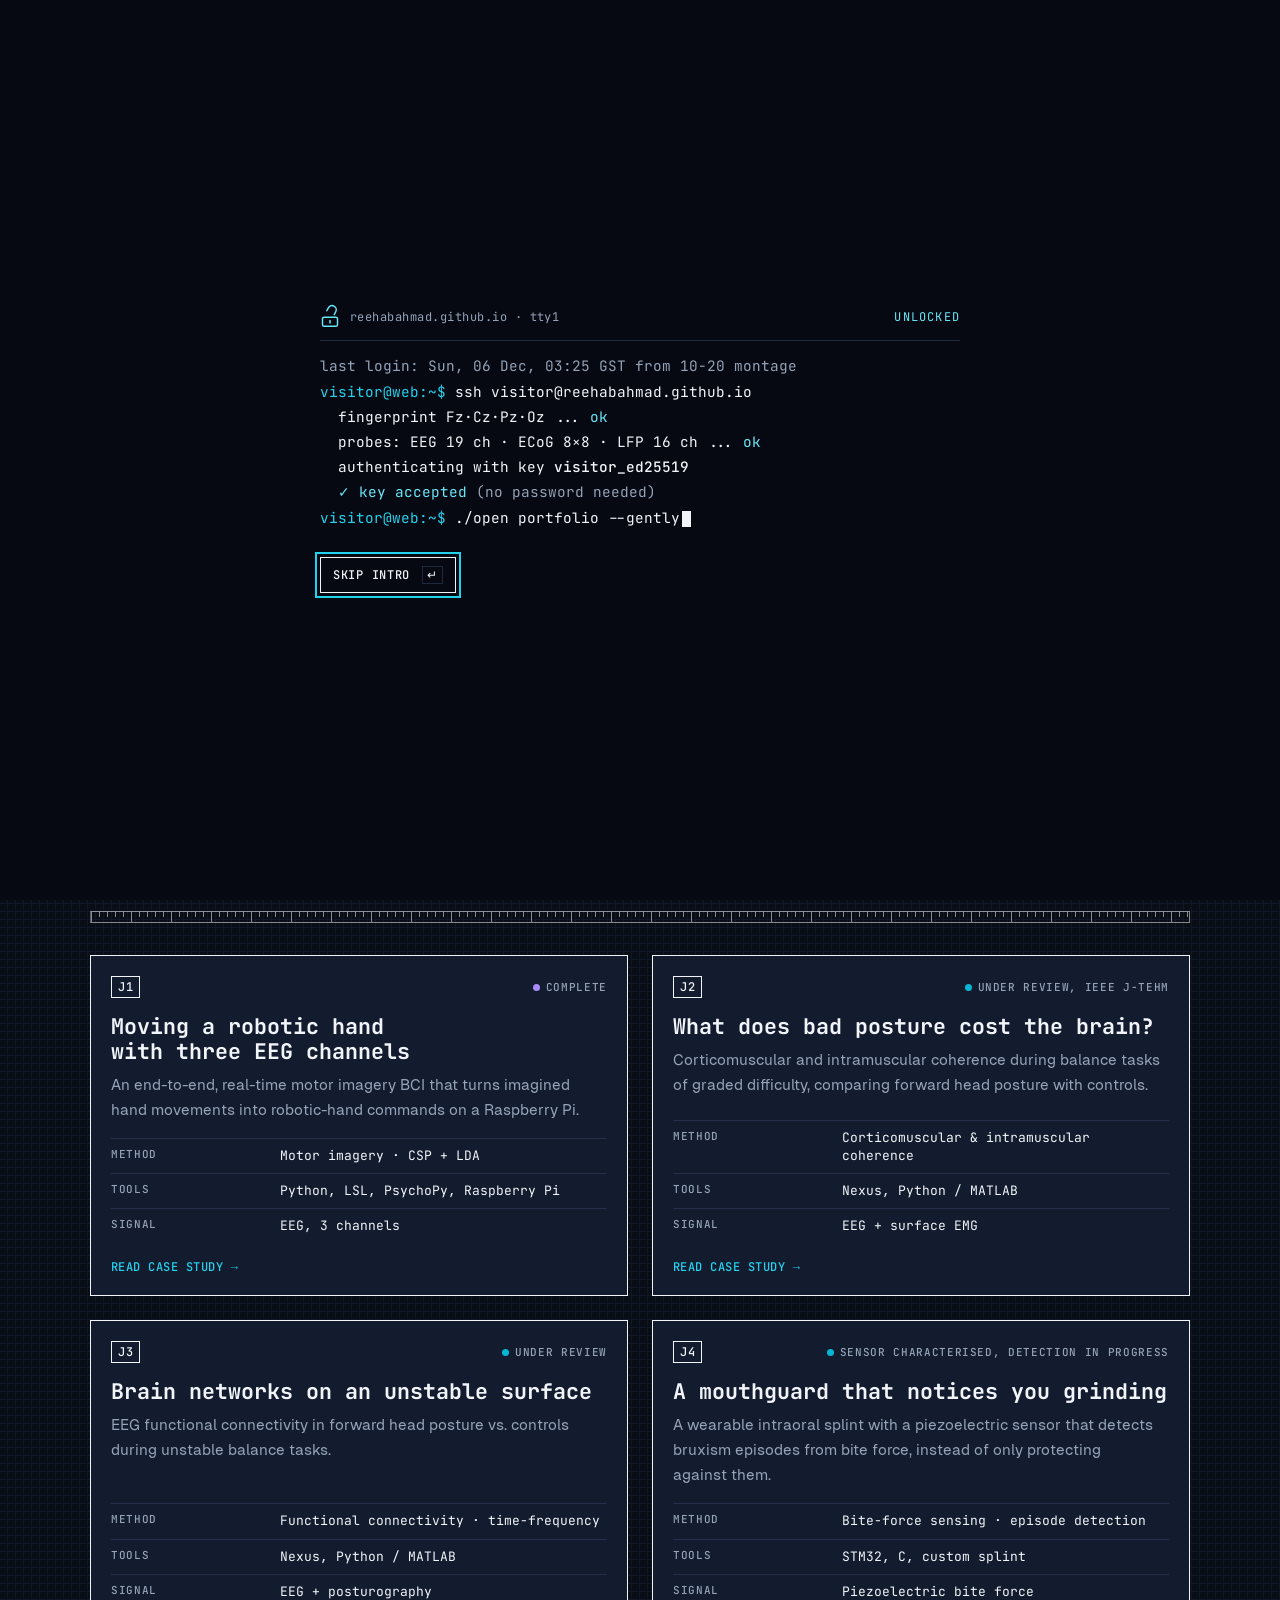
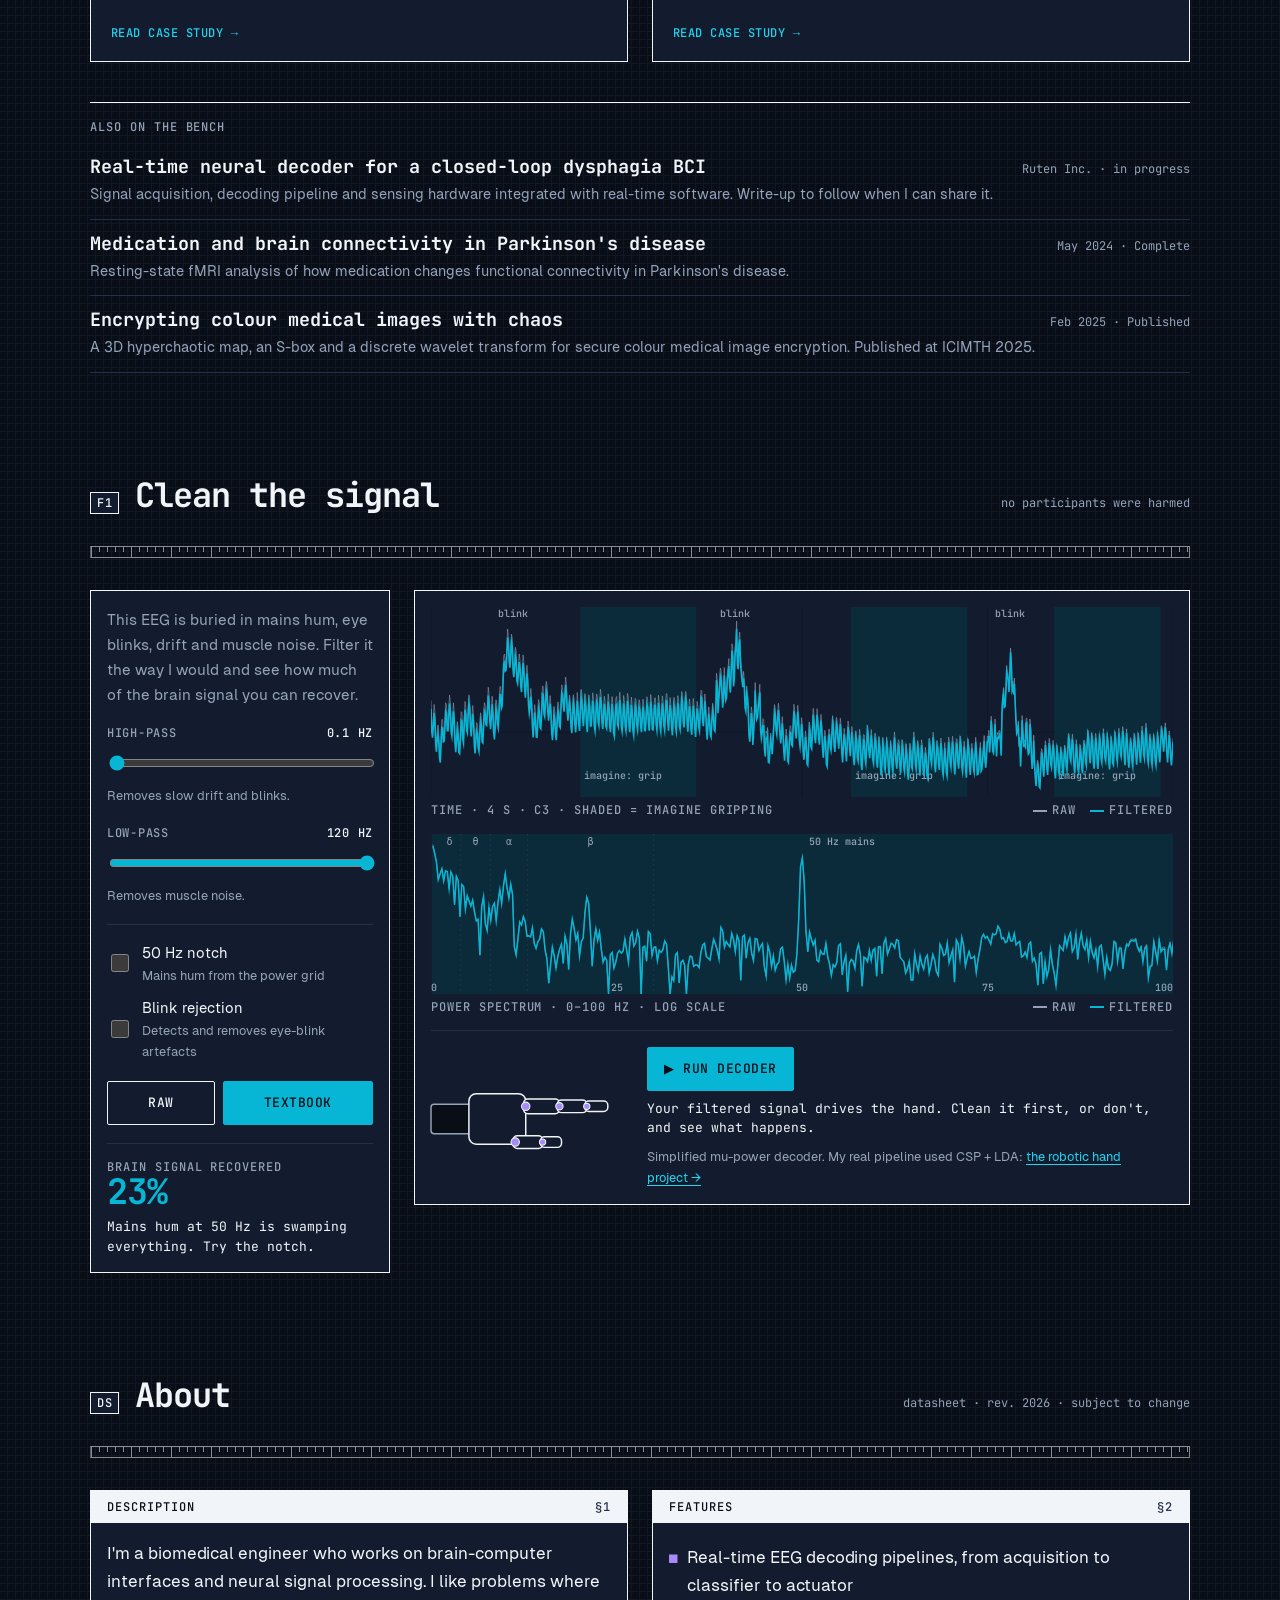
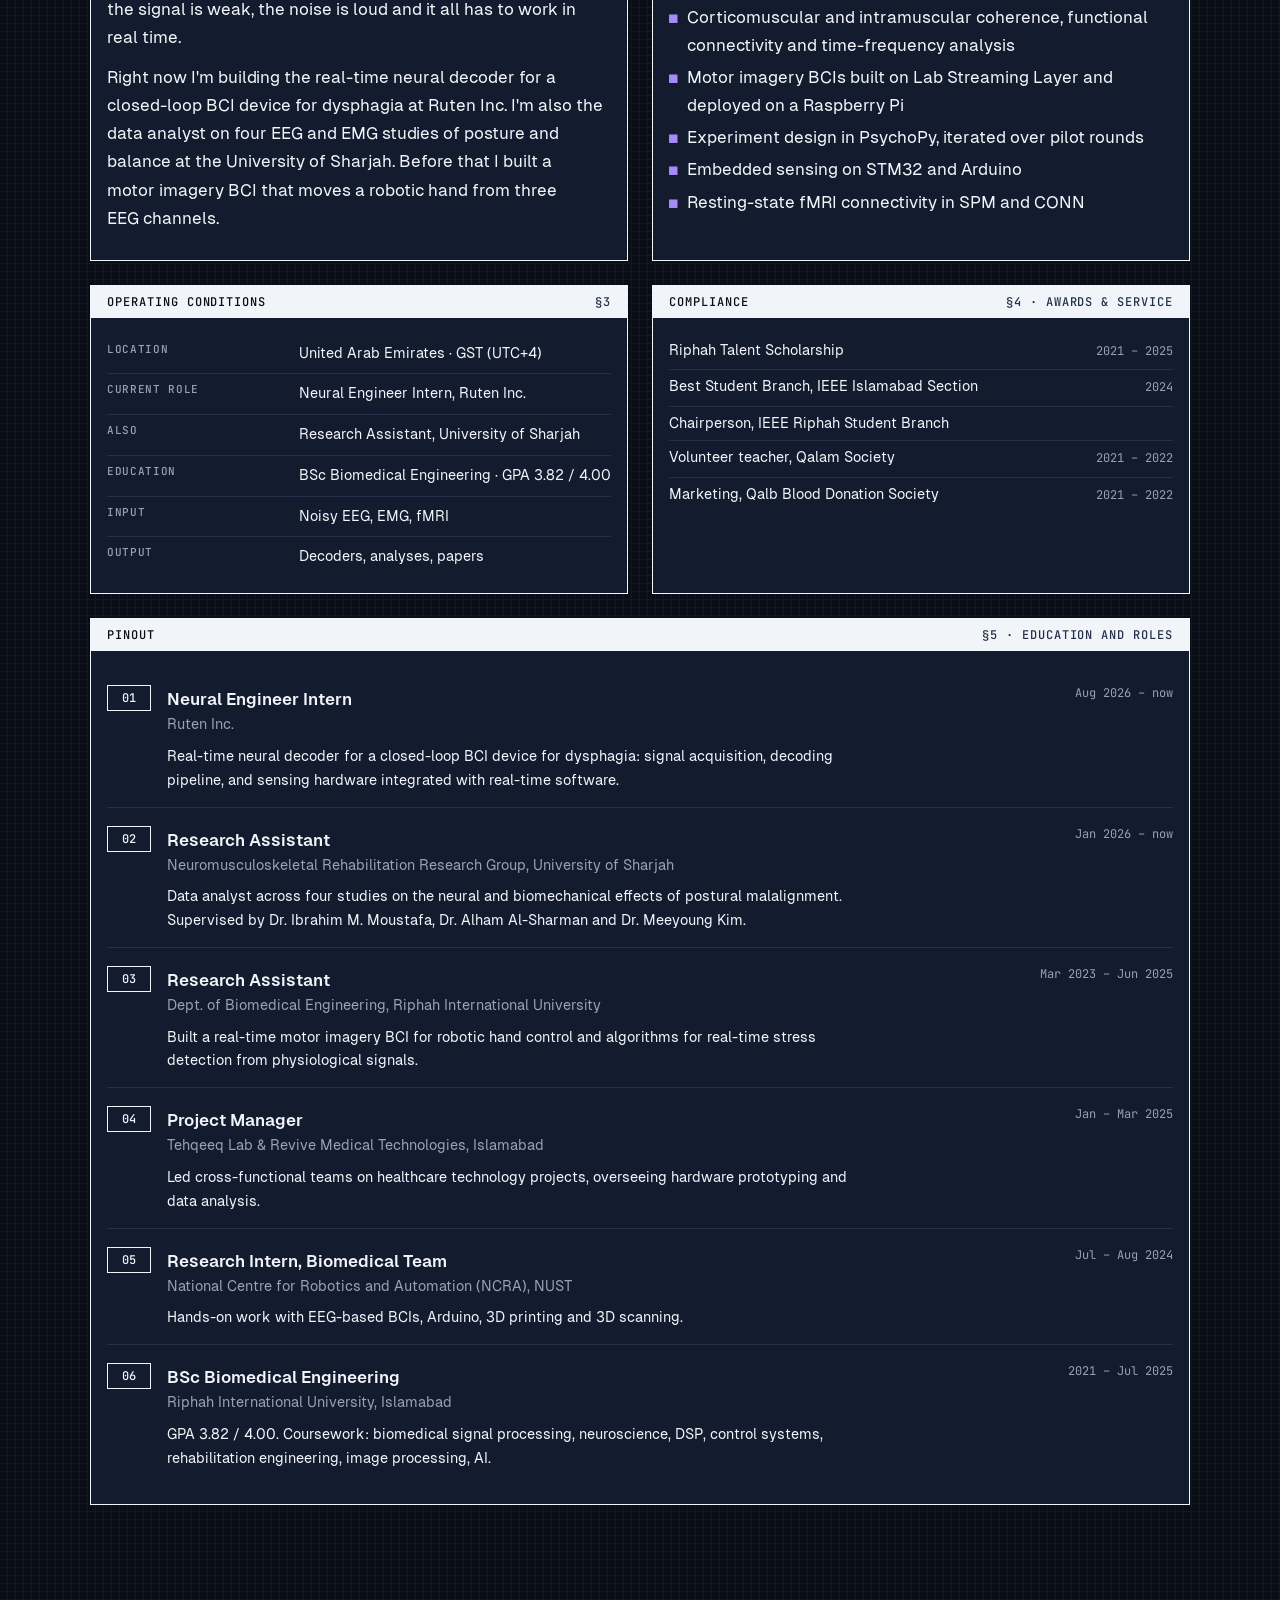
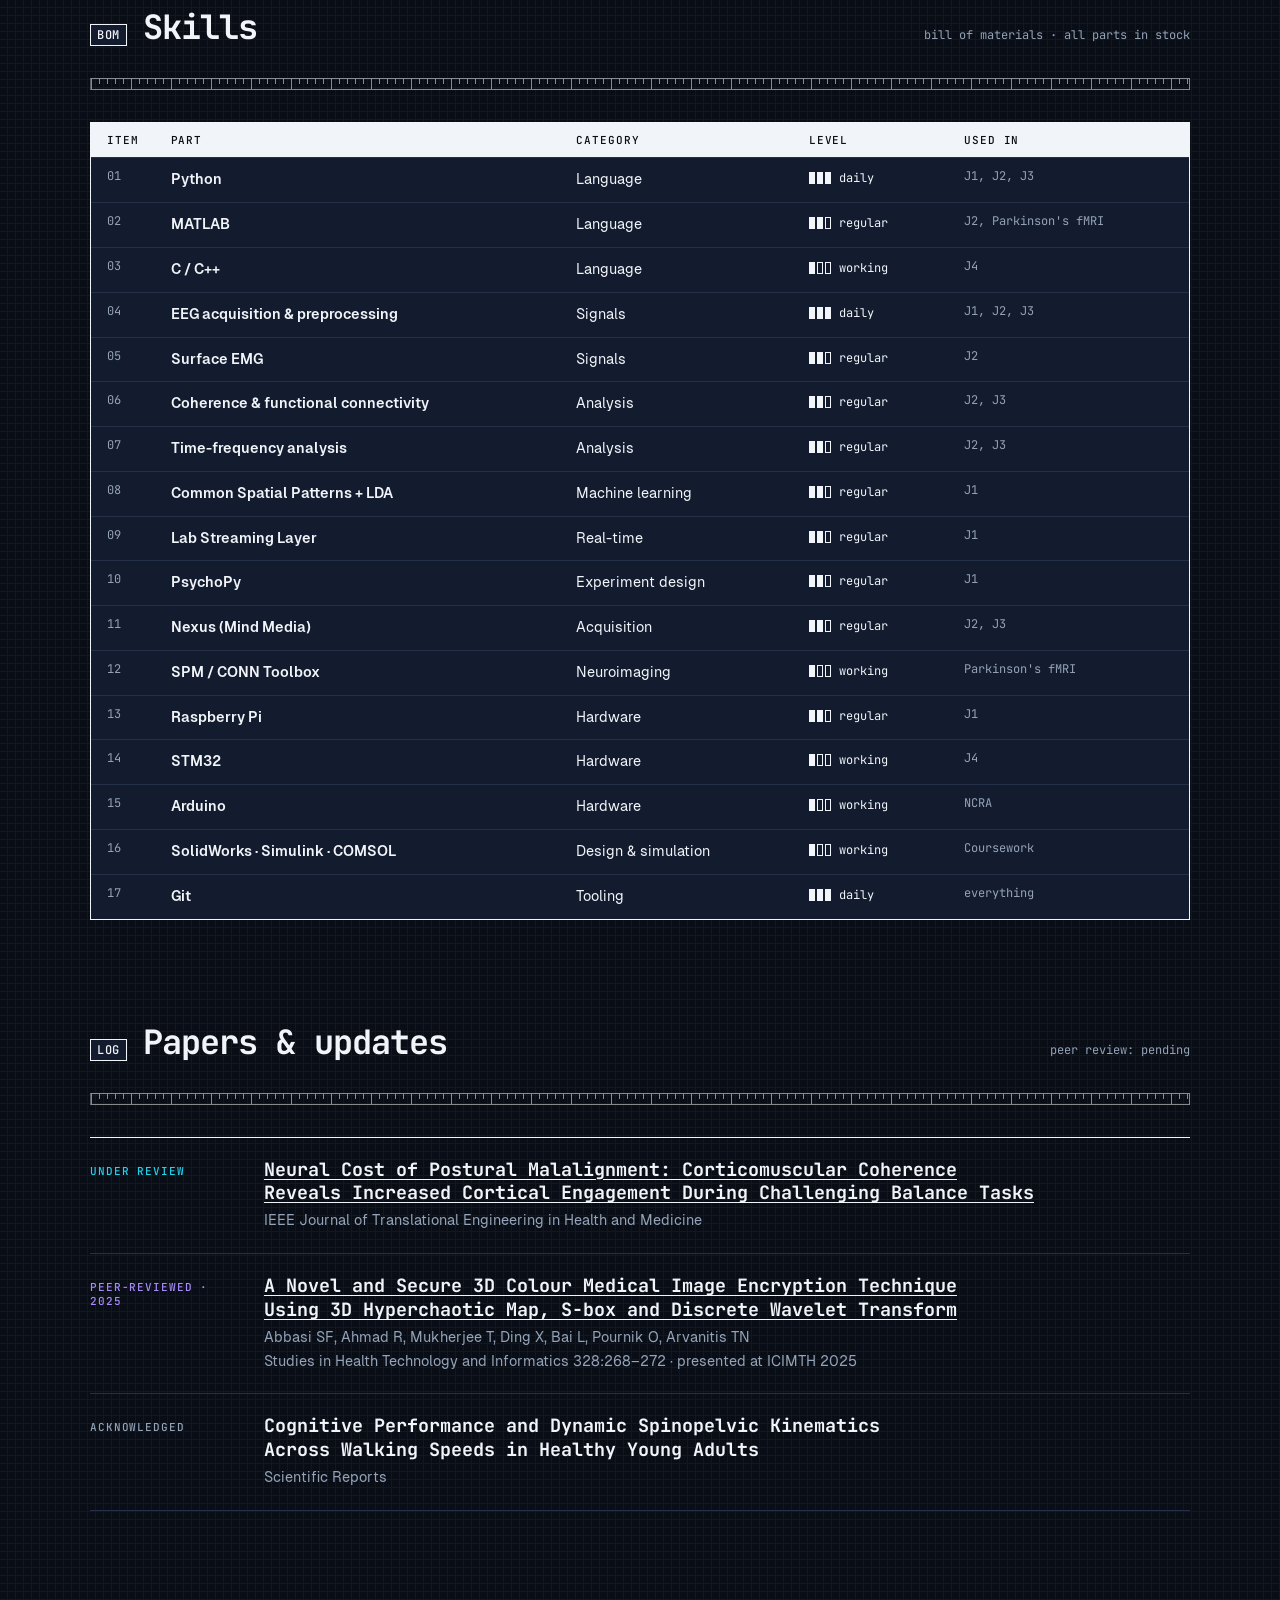
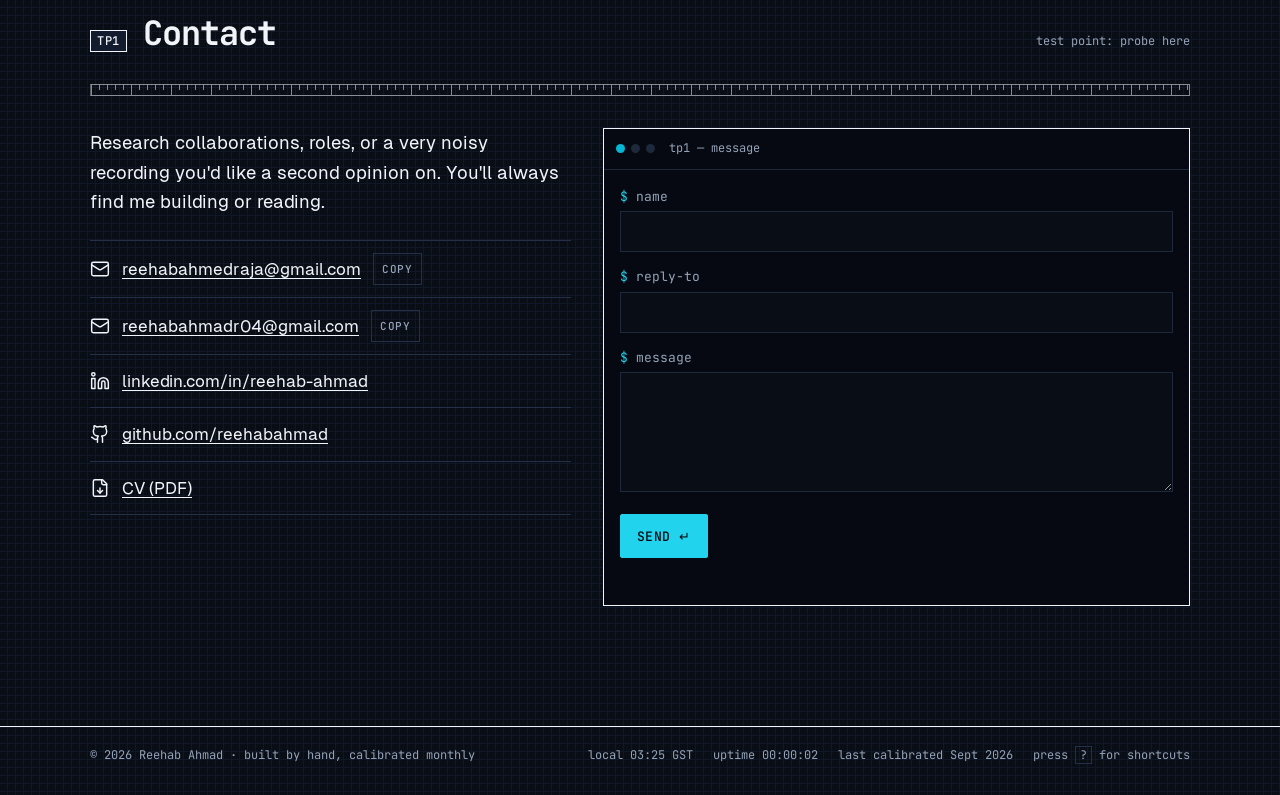
==== commit acd9ccc0: "Publish site" ====
--- a/index.html
+++ b/index.html
@@ -1,3 +1,3 @@
-<!DOCTYPE html><html lang="en"><head><meta charset="utf-8"><script>try{if(!sessionStorage.getItem("unlocked")&&!matchMedia("(prefers-reduced-motion: reduce)").matches)document.documentElement.classList.add("locked")}catch(e){}</script><meta name="viewport" content="width=device-width, initial-scale=1, viewport-fit=cover"><title>Reehab Ahmad · Neural Engineer</title><meta name="description" content="Reehab Ahmad is a neural engineer working on EEG, brain-computer interfaces and real-time signal processing. Case studies, papers and contact."><link rel="canonical" href="https://reehabahmad.github.io/"><link rel="icon" href="/favicon.svg" type="image/svg+xml"><link rel="sitemap" href="/sitemap-index.xml"><meta name="theme-color" content="#090d16"><meta property="og:type" content="website"><meta property="og:title" content="Reehab Ahmad · Neural Engineer"><meta property="og:description" content="Reehab Ahmad is a neural engineer working on EEG, brain-computer interfaces and real-time signal processing. Case studies, papers and contact."><meta property="og:url" content="https://reehabahmad.github.io/"><meta property="og:image" content="https://reehabahmad.github.io/og.png"><meta property="og:image:width" content="1200"><meta property="og:image:height" content="630"><meta name="twitter:card" content="summary_large_image"><script type="application/ld+json">{"@context":"https://schema.org","@type":"Person","name":"Reehab Ahmad","jobTitle":"Neural Engineer","url":"https://reehabahmad.github.io/","email":"mailto:reehabahmedraja@gmail.com","sameAs":["https://github.com/reehabahmad","https://www.linkedin.com/in/reehab-ahmad"],"knowsAbout":["EEG","Brain-computer interfaces","Biomedical signal processing","Functional connectivity"],"alumniOf":{"@type":"CollegeOrUniversity","name":"Riphah International University"},"address":{"@type":"PostalAddress","addressCountry":"AE"}}</script><link rel="stylesheet" href="/_astro/Base.aRRLHPbg.css"></head><body><div class="lock" id="lock"><div class="lock-half lock-top" aria-hidden="true"></div><div class="lock-half lock-bottom" aria-hidden="true"></div><div class="lock-inner"><div class="lock-head" aria-hidden="true"><svg class="padlock" viewBox="0 0 24 24" fill="none" stroke="currentColor" stroke-width="1.75" stroke-linecap="round" stroke-linejoin="round"><path class="shackle" d="M7 11V7a5 5 0 0 1 10 0v4"></path><rect x="3" y="11" width="18" height="11" rx="2"></rect><path d="M12 15v3"></path></svg><span>reehabahmad.github.io · tty1</span><span class="lock-state" id="lock-state">locked</span></div><pre class="lock-term" id="lock-term" aria-hidden="true"></pre><button class="lock-skip" id="lock-skip" type="button">Skip intro <kbd>↵</kbd></button></div></div><script type="module">function e(){let e=document.documentElement,t=document.getElementById(`lock`);if(!t||!e.classList.contains(`locked`)){t?.remove();return}let n=document.getElementById(`lock-term`),r=document.getElementById(`lock-state`),i=document.getElementById(`lock-skip`),a=[{out:`<span class="dim">last login: ${new Date().toLocaleString(`en-GB`,{timeZone:`Asia/Dubai`,weekday:`short`,day:`2-digit`,month:`short`,hour:`2-digit`,minute:`2-digit`})} GST from 10-20 montage</span>`,wait:150},{cmd:`ssh visitor@reehabahmad.github.io`},{out:`  fingerprint Fz·Cz·Pz·Oz ... <span class="ok">ok</span>`,wait:120},{out:`  probes: EEG 19 ch · ECoG 8×8 · LFP 16 ch ... <span class="ok">ok</span>`,wait:120},{out:`  authenticating with key <b>visitor_ed25519</b>`,wait:150},{key:!0},{out:`  <span class="ok">✓ key accepted</span> <span class="dim">(no password needed)</span>`,wait:200},{cmd:`./open portfolio --gently`},{bar:!0},{out:`  <span class="ok">access granted.</span> welcome in.`,wait:300}],o=!1,s=[],c=e=>new Promise(t=>s.push(window.setTimeout(t,e))),l=(e=``)=>{let t=document.createElement(`div`);return t.innerHTML=e,n.append(t),t},u=()=>{if(!o){o=!0,s.forEach(clearTimeout);try{sessionStorage.setItem(`unlocked`,`1`)}catch{}t.classList.add(`unlocked`,`open`),r.textContent=`unlocked`,window.setTimeout(()=>{e.classList.remove(`locked`),t.remove()},650),removeEventListener(`keydown`,d)}},d=e=>{[`Enter`,`Escape`,` `].includes(e.key)&&(e.preventDefault(),u())};addEventListener(`keydown`,d),i.addEventListener(`click`,u),t.addEventListener(`click`,e=>{e.target!==i&&u()}),i.focus({preventScroll:!0}),(async()=>{for(let e of a){if(o)return;if(`cmd`in e){let t=l(`<span class="prompt">visitor@web:~$</span> `),n=document.createElement(`span`);t.append(n);let r=document.createElement(`i`);r.className=`caret`,t.append(r);for(let t of e.cmd)if(n.textContent+=t,await c(12+Math.random()*18),o)return;await c(110),r.remove()}else if(`out`in e)l(e.out),await c(e.wait??150);else if(`key`in e)t.classList.add(`unlocked`),r.textContent=`unlocked`,await c(150);else{let e=l();for(let t=0;t<=20;t++)if(e.textContent=`  [${`█`.repeat(t)}${`·`.repeat(20-t)}] ${Math.round(t/20*100)}%`,await c(16),o)return;await c(80)}}u()})()}e();</script><a class="skip" href="#main">Skip to content</a><header class="top"><div class="wrap"><a class="brand" href="/" data-probe="HOME · 0V · ok">Reehab Ahmad</a><nav aria-label="Primary"><a href="#work"><span>J</span>Work</a><a href="#lab"><span>F1</span>Lab</a><a href="#about"><span>DS</span>About</a><a href="#skills"><span>BOM</span>Skills</a><a href="#contact"><span>TP1</span>Contact</a><button class="led" id="led" type="button" aria-pressed="false" aria-label="Power LED: toggle debug view (D)" title="Debug view (D)"><i></i></button></nav></div></header><main id="main"><section class="hero" aria-labelledby="hero-title" data-ref="U1"><div class="wrap hero-grid"><div><span class="ref">U1 · Neural engineer</span><h1 id="hero-title">Reehab Ahmad</h1><p class="positioning">I work where the nervous system meets the circuit board.</p><p class="intro">Neural engineer building real-time EEG decoders and brain-computer interfaces. Currently at Ruten Inc. and the University of Sharjah.</p><div class="hero-actions"><a class="btn btn--primary" href="/cv.pdf" data-probe="CV · pdf · ok"><svg viewBox="0 0 24 24" fill="none" stroke="currentColor" stroke-width="1.75" stroke-linecap="round" stroke-linejoin="round" aria-hidden="true"><path d="M15 2H6a2 2 0 0 0-2 2v16a2 2 0 0 0 2 2h12a2 2 0 0 0 2-2V7Z"/><path d="M14 2v4a2 2 0 0 0 2 2h4"/><path d="M12 18v-6"/><path d="m9 15 3 3 3-3"/></svg> Download CV</a><a class="btn" href="#contact" data-probe="TP1 · 3.3V · ok">Contact</a><div class="icon-links"><a class="icon-link" href="https://github.com/reehabahmad" target="_blank" rel="noopener" aria-label="GitHub" data-probe="GH · link · ok"><svg viewBox="0 0 24 24" fill="none" stroke="currentColor" stroke-width="1.75" stroke-linecap="round" stroke-linejoin="round" aria-hidden="true"><path d="M15 22v-4a4.8 4.8 0 0 0-1-3.5c3 0 6-2 6-5.5.08-1.25-.27-2.48-1-3.5.28-1.15.28-2.35 0-3.5 0 0-1 0-3 1.5-2.64-.5-5.36-.5-8 0C6 2 5 2 5 2c-.3 1.15-.3 2.35 0 3.5A5.4 5.4 0 0 0 4 9c0 3.5 3 5.5 6 5.5-.39.49-.68 1.05-.85 1.65-.17.6-.22 1.23-.15 1.85v4"/><path d="M9 18c-4.51 2-5-2-7-2"/></svg></a><a class="icon-link" href="https://www.linkedin.com/in/reehab-ahmad" target="_blank" rel="noopener" aria-label="LinkedIn" data-probe="IN · link · ok"><svg viewBox="0 0 24 24" fill="none" stroke="currentColor" stroke-width="1.75" stroke-linecap="round" stroke-linejoin="round" aria-hidden="true"><path d="M16 8a6 6 0 0 1 6 6v7h-4v-7a2 2 0 0 0-2-2 2 2 0 0 0-2 2v7h-4v-7a6 6 0 0 1 6-6z"/><rect x="2" y="9" width="4" height="12"/><circle cx="4" cy="4" r="2"/></svg></a><a class="icon-link" href="mailto:reehabahmedraja@gmail.com" aria-label="Email reehabahmedraja@gmail.com" data-probe="MAIL · link · ok"><svg viewBox="0 0 24 24" fill="none" stroke="currentColor" stroke-width="1.75" stroke-linecap="round" stroke-linejoin="round" aria-hidden="true"><rect x="2" y="4" width="20" height="16" rx="2"/><path d="m22 7-8.97 5.7a1.94 1.94 0 0 1-2.06 0L2 7"/></svg></a></div></div></div><figure class="scope xhair" style="margin: 0"><div class="scope-bar"><p class="readout" id="readout" aria-live="polite">EEG · band: <b>alpha</b> · 8–12 Hz · live</p><div class="scope-controls"><div class="seg modes" role="group" aria-label="Recording"><button type="button" data-mode="eeg" aria-pressed="true" title="Scalp EEG">EEG</button><button type="button" data-mode="ecog" aria-pressed="false" title="Electrocorticography: a grid on the cortical surface">ECoG</button><button type="button" data-mode="lfp" aria-pressed="false" title="Local field potentials from a laminar probe">LFP</button></div><div class="seg bands" role="group" aria-label="Frequency band"><button type="button" data-band="delta" aria-pressed="false" title="delta · 1–4 Hz">δ</button><button type="button" data-band="theta" aria-pressed="false" title="theta · 4–8 Hz">θ</button><button type="button" data-band="alpha" aria-pressed="true" title="alpha · 8–12 Hz">α</button><button type="button" data-band="beta" aria-pressed="false" title="beta · 13–30 Hz">β</button></div></div></div><div class="map-wrap"><canvas id="map" role="img" aria-label="A top-down head outline with 19 EEG electrodes at 10–20 positions, connected by lines whose strength drifts slowly to show functional connectivity."></canvas></div><figcaption class="scope-foot label"><span id="scope-caption">EEG · 10–20 montage · 19 ch</span><span>hover to stimulate · click to switch band</span></figcaption></figure></div></section><script type="module" src="/_astro/Hero.astro_astro_type_script_index_0_lang.D0-kBAwW.js"></script><section class="sec" id="work" aria-labelledby="work-title" data-ref="J1–J4"><div class="wrap"><div class="sec-head"><span class="ref">J1–J4</span><h2 id="work-title">Selected work</h2><span class="aside">connectors: case studies inside</span></div><hr class="rule" aria-hidden="true" style="margin-bottom: 32px"><div class="cards"><article class="card" data-ref="J1" data-probe="J1 · 3.3V · ok"><div class="card-top"><span class="ref">J1</span><span class="status" data-state="done">Complete</span></div><h3><a href="/work/motor-imagery-bci/">Moving a robotic hand with three EEG channels</a></h3><p>An end-to-end, real-time motor imagery BCI that turns imagined hand movements into robotic-hand commands on a Raspberry Pi.</p><table class="spec"><tbody><tr><th scope="row">Method</th><td>Motor imagery · CSP + LDA</td></tr><tr><th scope="row">Tools</th><td>Python, LSL, PsychoPy, Raspberry Pi</td></tr><tr><th scope="row">Signal</th><td>EEG, 3 channels</td></tr></tbody></table><div class="card-foot"><span class="more" aria-hidden="true">Read case study →</span><span class="extra"></span></div></article><article class="card" data-ref="J2" data-probe="J2 · 3.3V · ok"><div class="card-top"><span class="ref">J2</span><span class="status" data-state="live">Under review, IEEE J-TEHM</span></div><h3><a href="/work/corticomuscular-coherence/">What does bad posture cost the brain?</a></h3><p>Corticomuscular and intramuscular coherence during balance tasks of graded difficulty, comparing forward head posture with controls.</p><table class="spec"><tbody><tr><th scope="row">Method</th><td>Corticomuscular &amp; intramuscular coherence</td></tr><tr><th scope="row">Tools</th><td>Nexus, Python / MATLAB</td></tr><tr><th scope="row">Signal</th><td>EEG + surface EMG</td></tr></tbody></table><div class="card-foot"><span class="more" aria-hidden="true">Read case study →</span><span class="extra"></span></div></article><article class="card" data-ref="J3" data-probe="J3 · 3.3V · ok"><div class="card-top"><span class="ref">J3</span><span class="status" data-state="live">Under review</span></div><h3><a href="/work/eeg-connectivity-balance/">Brain networks on an unstable surface</a></h3><p>EEG functional connectivity in forward head posture vs. controls during unstable balance tasks.</p><table class="spec"><tbody><tr><th scope="row">Method</th><td>Functional connectivity · time-frequency</td></tr><tr><th scope="row">Tools</th><td>Nexus, Python / MATLAB</td></tr><tr><th scope="row">Signal</th><td>EEG + posturography</td></tr></tbody></table><div class="card-foot"><span class="more" aria-hidden="true">Read case study →</span><span class="extra"></span></div></article><article class="card" data-ref="J4" data-probe="J4 · 3.3V · ok"><div class="card-top"><span class="ref">J4</span><span class="status" data-state="live">Sensor characterised, detection in progress</span></div><h3><a href="/work/smart-occlusal-splint/">A mouthguard that notices you grinding</a></h3><p>A wearable intraoral splint with a piezoelectric sensor that detects bruxism episodes from bite force, instead of only protecting against them.</p><table class="spec"><tbody><tr><th scope="row">Method</th><td>Bite-force sensing · episode detection</td></tr><tr><th scope="row">Tools</th><td>STM32, C, custom splint</td></tr><tr><th scope="row">Signal</th><td>Piezoelectric bite force</td></tr></tbody></table><div class="card-foot"><span class="more" aria-hidden="true">Read case study →</span><span class="extra"></span></div></article></div><div class="bench"><h3>Also on the bench</h3><ul><li><span style="font: 600 var(--step-1)/1.3 var(--font-display); color: var(--ink)">Real-time neural decoder for a closed-loop dysphagia BCI</span><span>Ruten Inc. · in progress</span><p>Signal acquisition, decoding pipeline and sensing hardware integrated with real-time software. Write-up to follow when I can share it.</p></li><li><a href="/work/parkinsons-fmri/">Medication and brain connectivity in Parkinson&#39;s disease</a><span>May 2024 · Complete</span><p>Resting-state fMRI analysis of how medication changes functional connectivity in Parkinson&#39;s disease.</p></li><li><a href="/work/medical-image-encryption/">Encrypting colour medical images with chaos</a><span>Feb 2025 · Published</span><p>A 3D hyperchaotic map, an S-box and a discrete wavelet transform for secure colour medical image encryption. Published at ICIMTH 2025.</p></li></ul></div></div></section><section class="sec" id="lab" aria-labelledby="lab-title" data-ref="F1"><div class="wrap"><div class="sec-head"><span class="ref">F1</span><h2 id="lab-title">Clean the signal</h2><span class="aside">no participants were harmed</span></div><hr class="rule" aria-hidden="true" style="margin-bottom: 32px"><div class="lab"><div class="lab-controls" data-ref="F1-A"><p class="lab-intro">This EEG is buried in mains hum, eye blinks, drift and muscle noise. Filter it the way I would and see how much of the brain signal you can recover.</p><div class="lab-field"><label for="lab-hp">High-pass <output id="lab-hp-out" for="lab-hp">0.1 Hz</output></label><input id="lab-hp" type="range" min="0.1" max="15" step="0.1" value="0.1" aria-valuetext="0.1 Hz"><small>Removes slow drift and blinks.</small></div><div class="lab-field"><label for="lab-lp">Low-pass <output id="lab-lp-out" for="lab-lp">120 Hz</output></label><input id="lab-lp" type="range" min="15" max="120" step="1" value="120" aria-valuetext="120 Hz"><small>Removes muscle noise.</small></div><div class="lab-toggles"><label class="lab-toggle"><input id="lab-notch" type="checkbox"><span>50 Hz notch <small>Mains hum from the power grid</small></span></label><label class="lab-toggle"><input id="lab-blink" type="checkbox"><span>Blink rejection <small>Detects and removes eye-blink artefacts</small></span></label></div><div class="lab-presets"><button class="btn" type="button" id="lab-raw">Raw</button><button class="btn btn--primary" type="button" id="lab-textbook">Textbook</button></div><div class="lab-score" aria-live="polite"><p class="label">Brain signal recovered</p><p class="pct" id="lab-pct">–</p><p class="note" id="lab-note"></p></div></div><div class="lab-plots" data-ref="F1-B"><figure class="lab-plot"><canvas id="lab-time" role="img" aria-label="Two seconds of EEG. The raw recording is drawn faintly and the filtered signal on top of it; they converge as the filters remove noise."></canvas><figcaption class="label"><span>Time · 2 s · Cz</span><span class="lab-legend"><span><i style="background: var(--ink-muted)"></i>raw</span><span><i style="background: var(--accent)"></i>filtered</span></span></figcaption></figure><figure class="lab-plot"><canvas id="lab-freq" role="img" aria-label="Power spectrum from 0 to 100 hertz with the delta, theta, alpha and beta bands marked. The passband of the current filters is highlighted, and a spike at 50 hertz shows mains hum until the notch filter is on."></canvas><figcaption class="label"><span>Power spectrum · 0–100 Hz · log scale</span><span class="lab-legend"><span><i style="background: var(--ink-muted)"></i>raw</span><span><i style="background: var(--accent)"></i>filtered</span></span></figcaption></figure></div></div></div></section><script type="module" src="/_astro/SignalLab.astro_astro_type_script_index_0_lang.Dpta7piV.js"></script><section class="sec" id="about" aria-labelledby="about-title" data-ref="DS"><div class="wrap"><div class="sec-head"><span class="ref">DS</span><h2 id="about-title">About</h2><span class="aside">datasheet · rev. 2026 · subject to change</span></div><hr class="rule" aria-hidden="true" style="margin-bottom: 32px"><div class="ds"><div class="ds-block" data-ref="DS-1"><h3>Description <span>§1</span></h3><div class="ds-body"><p>I'm a biomedical engineer who works on brain-computer interfaces and neural signal processing. I like problems where the signal is weak, the noise is loud and it all has to work in real time.</p><p>Right now I'm building the real-time neural decoder for a closed-loop BCI device for dysphagia at Ruten Inc. I'm also the data analyst on four EEG and EMG studies of posture and balance at the University of Sharjah. Before that I built a motor imagery BCI that moves a robotic hand from three EEG channels.</p></div></div><div class="ds-block" data-ref="DS-2"><h3>Features <span>§2</span></h3><div class="ds-body"><ul><li>Real-time EEG decoding pipelines, from acquisition to classifier to actuator</li><li>Corticomuscular and intramuscular coherence, functional connectivity and time-frequency analysis</li><li>Motor imagery BCIs built on Lab Streaming Layer and deployed on a Raspberry Pi</li><li>Experiment design in PsychoPy, iterated over pilot rounds</li><li>Embedded sensing on STM32 and Arduino</li><li>Resting-state fMRI connectivity in SPM and CONN</li></ul></div></div><div class="ds-block" data-ref="DS-3"><h3>Operating conditions <span>§3</span></h3><div class="ds-body"><table class="kv"><tbody><tr><th scope="row">Location</th><td>United Arab Emirates · GST (UTC+4)</td></tr><tr><th scope="row">Current role</th><td>Neural Engineer Intern, Ruten Inc.</td></tr><tr><th scope="row">Also</th><td>Research Assistant, University of Sharjah</td></tr><tr><th scope="row">Education</th><td>BSc Biomedical Engineering · GPA 3.82 / 4.00</td></tr><tr><th scope="row">Input</th><td>Noisy EEG, EMG, fMRI</td></tr><tr><th scope="row">Output</th><td>Decoders, analyses, papers</td></tr></tbody></table></div></div><div class="ds-block" data-ref="DS-4"><h3>Compliance <span>§4 · awards &amp; service</span></h3><div class="ds-body"><table class="kv"><tbody><tr><th scope="row" style="width:auto; text-transform:none; letter-spacing:0; font-family: var(--font-body); font-size: 0.9rem; color: var(--ink)">Riphah Talent Scholarship</th><td class="mono" style="text-align:right; font-size:0.75rem; color: var(--ink-muted)">2021 – 2025</td></tr><tr><th scope="row" style="width:auto; text-transform:none; letter-spacing:0; font-family: var(--font-body); font-size: 0.9rem; color: var(--ink)">Best Student Branch, IEEE Islamabad Section</th><td class="mono" style="text-align:right; font-size:0.75rem; color: var(--ink-muted)">2024</td></tr><tr><th scope="row" style="width:auto; text-transform:none; letter-spacing:0; font-family: var(--font-body); font-size: 0.9rem; color: var(--ink)">Chairperson, IEEE Riphah Student Branch</th><td class="mono" style="text-align:right; font-size:0.75rem; color: var(--ink-muted)"></td></tr><tr><th scope="row" style="width:auto; text-transform:none; letter-spacing:0; font-family: var(--font-body); font-size: 0.9rem; color: var(--ink)">Volunteer teacher, Qalam Society</th><td class="mono" style="text-align:right; font-size:0.75rem; color: var(--ink-muted)">2021 – 2022</td></tr><tr><th scope="row" style="width:auto; text-transform:none; letter-spacing:0; font-family: var(--font-body); font-size: 0.9rem; color: var(--ink)">Marketing, Qalb Blood Donation Society</th><td class="mono" style="text-align:right; font-size:0.75rem; color: var(--ink-muted)">2021 – 2022</td></tr></tbody></table></div></div><div class="ds-block ds-wide" data-ref="DS-5"><h3>Pinout <span>§5 · education and roles</span></h3><div class="ds-body"><ol class="pins"><li><span class="pin" aria-hidden="true">01</span><div><b>Neural Engineer Intern</b><div class="org">Ruten Inc.</div></div><span class="when">Aug 2026 – now</span><p class="note">Real-time neural decoder for a closed-loop BCI device for dysphagia: signal acquisition, decoding pipeline, and sensing hardware integrated with real-time software.</p></li><li><span class="pin" aria-hidden="true">02</span><div><b>Research Assistant</b><div class="org">Neuromusculoskeletal Rehabilitation Research Group, University of Sharjah</div></div><span class="when">Jan 2026 – now</span><p class="note">Data analyst across four studies on the neural and biomechanical effects of postural malalignment. Supervised by Dr. Ibrahim M. Moustafa, Dr. Alham Al-Sharman and Dr. Meeyoung Kim.</p></li><li><span class="pin" aria-hidden="true">03</span><div><b>Research Assistant</b><div class="org">Dept. of Biomedical Engineering, Riphah International University</div></div><span class="when">Mar 2023 – Jun 2025</span><p class="note">Built a real-time motor imagery BCI for robotic hand control and algorithms for real-time stress detection from physiological signals.</p></li><li><span class="pin" aria-hidden="true">04</span><div><b>Project Manager</b><div class="org">Tehqeeq Lab &amp; Revive Medical Technologies, Islamabad</div></div><span class="when">Jan – Mar 2025</span><p class="note">Led cross-functional teams on healthcare technology projects, overseeing hardware prototyping and data analysis.</p></li><li><span class="pin" aria-hidden="true">05</span><div><b>Research Intern, Biomedical Team</b><div class="org">National Centre for Robotics and Automation (NCRA), NUST</div></div><span class="when">Jul – Aug 2024</span><p class="note">Hands-on work with EEG-based BCIs, Arduino, 3D printing and 3D scanning.</p></li><li><span class="pin" aria-hidden="true">06</span><div><b>BSc Biomedical Engineering</b><div class="org">Riphah International University, Islamabad</div></div><span class="when">2021 – Jul 2025</span><p class="note">GPA 3.82 / 4.00. Coursework: biomedical signal processing, neuroscience, DSP, control systems, rehabilitation engineering, image processing, AI.</p></li></ol></div></div></div></div></section><section class="sec" id="skills" aria-labelledby="skills-title" data-ref="BOM"><div class="wrap"><div class="sec-head"><span class="ref">BOM</span><h2 id="skills-title">Skills</h2><span class="aside">bill of materials · all parts in stock</span></div><hr class="rule" aria-hidden="true" style="margin-bottom: 32px"><div class="table-scroll"><table class="bom"><caption class="visually-hidden">Skills, with category, level of use and the projects they were used in</caption><thead><tr><th scope="col">Item</th><th scope="col">Part</th><th scope="col">Category</th><th scope="col">Level</th><th scope="col">Used in</th></tr></thead><tbody><tr><td>01</td><td class="part">Python</td><td>Language</td><td><span class="lvl"><i aria-hidden="true"><b class="on"></b><b class="on"></b><b class="on"></b></i>daily</span></td><td class="used">J1, J2, J3</td></tr><tr><td>02</td><td class="part">MATLAB</td><td>Language</td><td><span class="lvl"><i aria-hidden="true"><b class="on"></b><b class="on"></b><b class></b></i>regular</span></td><td class="used">J2, Parkinson&#39;s fMRI</td></tr><tr><td>03</td><td class="part">C / C++</td><td>Language</td><td><span class="lvl"><i aria-hidden="true"><b class="on"></b><b class></b><b class></b></i>working</span></td><td class="used">J4</td></tr><tr><td>04</td><td class="part">EEG acquisition &amp; preprocessing</td><td>Signals</td><td><span class="lvl"><i aria-hidden="true"><b class="on"></b><b class="on"></b><b class="on"></b></i>daily</span></td><td class="used">J1, J2, J3</td></tr><tr><td>05</td><td class="part">Surface EMG</td><td>Signals</td><td><span class="lvl"><i aria-hidden="true"><b class="on"></b><b class="on"></b><b class></b></i>regular</span></td><td class="used">J2</td></tr><tr><td>06</td><td class="part">Coherence &amp; functional connectivity</td><td>Analysis</td><td><span class="lvl"><i aria-hidden="true"><b class="on"></b><b class="on"></b><b class></b></i>regular</span></td><td class="used">J2, J3</td></tr><tr><td>07</td><td class="part">Time-frequency analysis</td><td>Analysis</td><td><span class="lvl"><i aria-hidden="true"><b class="on"></b><b class="on"></b><b class></b></i>regular</span></td><td class="used">J2, J3</td></tr><tr><td>08</td><td class="part">Common Spatial Patterns + LDA</td><td>Machine learning</td><td><span class="lvl"><i aria-hidden="true"><b class="on"></b><b class="on"></b><b class></b></i>regular</span></td><td class="used">J1</td></tr><tr><td>09</td><td class="part">Lab Streaming Layer</td><td>Real-time</td><td><span class="lvl"><i aria-hidden="true"><b class="on"></b><b class="on"></b><b class></b></i>regular</span></td><td class="used">J1</td></tr><tr><td>10</td><td class="part">PsychoPy</td><td>Experiment design</td><td><span class="lvl"><i aria-hidden="true"><b class="on"></b><b class="on"></b><b class></b></i>regular</span></td><td class="used">J1</td></tr><tr><td>11</td><td class="part">Nexus (Mind Media)</td><td>Acquisition</td><td><span class="lvl"><i aria-hidden="true"><b class="on"></b><b class="on"></b><b class></b></i>regular</span></td><td class="used">J2, J3</td></tr><tr><td>12</td><td class="part">SPM / CONN Toolbox</td><td>Neuroimaging</td><td><span class="lvl"><i aria-hidden="true"><b class="on"></b><b class></b><b class></b></i>working</span></td><td class="used">Parkinson&#39;s fMRI</td></tr><tr><td>13</td><td class="part">Raspberry Pi</td><td>Hardware</td><td><span class="lvl"><i aria-hidden="true"><b class="on"></b><b class="on"></b><b class></b></i>regular</span></td><td class="used">J1</td></tr><tr><td>14</td><td class="part">STM32</td><td>Hardware</td><td><span class="lvl"><i aria-hidden="true"><b class="on"></b><b class></b><b class></b></i>working</span></td><td class="used">J4</td></tr><tr><td>15</td><td class="part">Arduino</td><td>Hardware</td><td><span class="lvl"><i aria-hidden="true"><b class="on"></b><b class></b><b class></b></i>working</span></td><td class="used">NCRA</td></tr><tr><td>16</td><td class="part">SolidWorks · Simulink · COMSOL</td><td>Design &amp; simulation</td><td><span class="lvl"><i aria-hidden="true"><b class="on"></b><b class></b><b class></b></i>working</span></td><td class="used">Coursework</td></tr><tr><td>17</td><td class="part">Git</td><td>Tooling</td><td><span class="lvl"><i aria-hidden="true"><b class="on"></b><b class="on"></b><b class="on"></b></i>daily</span></td><td class="used">everything</td></tr></tbody></table></div></div></section><section class="sec" id="log" aria-labelledby="log-title" data-ref="LOG"><div class="wrap"><div class="sec-head"><span class="ref">LOG</span><h2 id="log-title">Papers &amp; updates</h2><span class="aside">peer review: pending</span></div><hr class="rule" aria-hidden="true" style="margin-bottom: 32px"><ol class="log"><li><span class="kind" data-k="Under review">Under review</span><div><h3><a href="/work/corticomuscular-coherence/">Neural Cost of Postural Malalignment: Corticomuscular Coherence Reveals Increased Cortical Engagement During Challenging Balance Tasks</a></h3><p>IEEE Journal of Translational Engineering in Health and Medicine</p></div></li><li><span class="kind" data-k="Peer-reviewed">Peer-reviewed · 2025</span><div><h3><a href="https://doi.org/10.3233/SHTI250717" target="_blank" rel="noopener">A Novel and Secure 3D Colour Medical Image Encryption Technique Using 3D Hyperchaotic Map, S-box and Discrete Wavelet Transform</a></h3><p>Abbasi SF, Ahmad R, Mukherjee T, Ding X, Bai L, Pournik O, Arvanitis TN</p><p>Studies in Health Technology and Informatics 328:268–272 · presented at ICIMTH 2025</p></div></li><li><span class="kind" data-k="Acknowledged">Acknowledged</span><div><h3>Cognitive Performance and Dynamic Spinopelvic Kinematics Across Walking Speeds in Healthy Young Adults</h3><p>Scientific Reports</p></div></li></ol></div></section><section class="sec" id="contact" aria-labelledby="contact-title" data-ref="TP1"><div class="wrap"><div class="sec-head"><span class="ref">TP1</span><h2 id="contact-title">Contact</h2><span class="aside">test point: probe here</span></div><hr class="rule" aria-hidden="true" style="margin-bottom: 32px"><div class="contact-grid"><div><p class="contact-lead">Research collaborations, roles, or a very noisy recording you'd like a second opinion on. You'll always find me building or reading.</p><ul class="channels"><li><svg viewBox="0 0 24 24" fill="none" stroke="currentColor" stroke-width="1.75" stroke-linecap="round" stroke-linejoin="round" aria-hidden="true"><rect x="2" y="4" width="20" height="16" rx="2"/><path d="m22 7-8.97 5.7a1.94 1.94 0 0 1-2.06 0L2 7"/></svg><a href="mailto:reehabahmedraja@gmail.com">reehabahmedraja@gmail.com</a><button class="copy" type="button" data-copy="reehabahmedraja@gmail.com">Copy</button></li><li><svg viewBox="0 0 24 24" fill="none" stroke="currentColor" stroke-width="1.75" stroke-linecap="round" stroke-linejoin="round" aria-hidden="true"><rect x="2" y="4" width="20" height="16" rx="2"/><path d="m22 7-8.97 5.7a1.94 1.94 0 0 1-2.06 0L2 7"/></svg><a href="mailto:reehabahmadr04@gmail.com">reehabahmadr04@gmail.com</a><button class="copy" type="button" data-copy="reehabahmadr04@gmail.com">Copy</button></li><li><svg viewBox="0 0 24 24" fill="none" stroke="currentColor" stroke-width="1.75" stroke-linecap="round" stroke-linejoin="round" aria-hidden="true"><path d="M16 8a6 6 0 0 1 6 6v7h-4v-7a2 2 0 0 0-2-2 2 2 0 0 0-2 2v7h-4v-7a6 6 0 0 1 6-6z"/><rect x="2" y="9" width="4" height="12"/><circle cx="4" cy="4" r="2"/></svg><a href="https://www.linkedin.com/in/reehab-ahmad" target="_blank" rel="noopener">linkedin.com/in/reehab-ahmad</a></li><li><svg viewBox="0 0 24 24" fill="none" stroke="currentColor" stroke-width="1.75" stroke-linecap="round" stroke-linejoin="round" aria-hidden="true"><path d="M15 22v-4a4.8 4.8 0 0 0-1-3.5c3 0 6-2 6-5.5.08-1.25-.27-2.48-1-3.5.28-1.15.28-2.35 0-3.5 0 0-1 0-3 1.5-2.64-.5-5.36-.5-8 0C6 2 5 2 5 2c-.3 1.15-.3 2.35 0 3.5A5.4 5.4 0 0 0 4 9c0 3.5 3 5.5 6 5.5-.39.49-.68 1.05-.85 1.65-.17.6-.22 1.23-.15 1.85v4"/><path d="M9 18c-4.51 2-5-2-7-2"/></svg><a href="https://github.com/reehabahmad" target="_blank" rel="noopener">github.com/reehabahmad</a></li><li><svg viewBox="0 0 24 24" fill="none" stroke="currentColor" stroke-width="1.75" stroke-linecap="round" stroke-linejoin="round" aria-hidden="true"><path d="M15 2H6a2 2 0 0 0-2 2v16a2 2 0 0 0 2 2h12a2 2 0 0 0 2-2V7Z"/><path d="M14 2v4a2 2 0 0 0 2 2h4"/><path d="M12 18v-6"/><path d="m9 15 3 3 3-3"/></svg><a href="/cv.pdf">CV (PDF)</a></li></ul></div><div class="term"><div class="term-bar" aria-hidden="true"><i></i><i></i><i></i><span>tp1 — message</span></div><form id="contact-form" data-email="reehabahmedraja@gmail.com" novalidate><div><label for="c-name">name</label><input id="c-name" name="name" autocomplete="name" required></div><div><label for="c-email">reply-to</label><input id="c-email" name="email" type="email" autocomplete="email" required></div><div><label for="c-msg">message</label><textarea id="c-msg" name="message" required></textarea></div><button class="btn" type="submit">Send ↵</button><p class="term-out" id="c-out" role="status" aria-live="polite"></p></form></div></div></div></section><script type="module">function e(){let e=document.getElementById(`contact-form`);if(!e)return;let t=document.getElementById(`c-out`),n=e.dataset.email;e.addEventListener(`submit`,async r=>{r.preventDefault();let i=Object.fromEntries(new FormData(e)),a=[`name`,`email`,`message`].find(e=>!i[e]?.trim());if(a){t.textContent=`> error: ${a===`email`?`reply-to`:a} is empty`,e.elements.namedItem(a).focus();return}if(!/^[^\s@]+@[^\s@]+\.[^\s@]+$/.test(i.email)){t.textContent=`> error: reply-to doesn't look like an email address`,e.elements.namedItem(`email`).focus();return}{let e=`${i.message}\n\n— ${i.name} (${i.email})`;location.href=`mailto:${n}?subject=${encodeURIComponent(`Hello from ${i.name}`)}&body=${encodeURIComponent(e)}`,t.textContent=`> opening your email app. If nothing opens, write to ${n}.`;return}})}e();</script></main><footer class="foot"><div class="wrap"><span>© 2026 Reehab Ahmad · built by hand, calibrated monthly</span><div class="readouts" aria-label="Instrument readouts"><span>local <span id="clock">--:--</span> GST</span><span>uptime <span id="uptime">00:00:00</span></span><span>last calibrated Sept 2026</span><span>press <kbd>?</kbd> for shortcuts</span></div></div></footer><div class="probe" id="probe" aria-hidden="true"></div><dialog id="keys" aria-labelledby="keys-title"><h2 id="keys-title">Shortcuts</h2><dl><dt><kbd>D</kbd></dt><dd>Toggle debug view (schematic mode)</dd><dt><kbd>?</kbd></dt><dd>Show this list</dd><dt><kbd>Esc</kbd></dt><dd>Close</dd></dl><form method="dialog"><button class="btn">Close</button></form></dialog><script type="module">var e=document.documentElement,t=document.getElementById(`led`),n=()=>document.querySelectorAll(`[data-ref]`).forEach(e=>{let t=e.getBoundingClientRect();e.dataset.dim=`${Math.round(t.width)}×${Math.round(t.height)}`}),r=r=>{e.classList.toggle(`debug`,r),t?.setAttribute(`aria-pressed`,String(r)),r&&n()};t?.addEventListener(`click`,()=>r(!e.classList.contains(`debug`))),addEventListener(`resize`,()=>{e.classList.contains(`debug`)&&n()});var i=document.getElementById(`keys`);addEventListener(`keydown`,t=>{let n=t.target;t.metaKey||t.ctrlKey||t.altKey||/input|textarea|select/i.test(n.tagName)||n.isContentEditable||(t.key===`d`||t.key===`D`?r(!e.classList.contains(`debug`)):t.key===`?`&&(i?.open?i.close():i?.showModal()))});var a=document.getElementById(`probe`);a&&matchMedia(`(pointer: fine)`).matches&&(e.classList.add(`has-probe`),addEventListener(`pointermove`,e=>{let t=e.target.closest(`[data-probe], a, button`);if(!t){a.classList.remove(`on`);return}a.textContent=t.dataset.probe??(t.tagName===`A`?`TP · link · ok`:`SW · button · ok`),a.style.transform=`translate(${e.clientX+14}px, ${e.clientY+16}px)`,a.classList.add(`on`)},{passive:!0}),document.addEventListener(`pointerleave`,()=>a.classList.remove(`on`)));var o=document.getElementById(`clock`),s=document.getElementById(`uptime`),c=Date.now(),l=()=>{if(o&&(o.textContent=new Date().toLocaleTimeString(`en-GB`,{timeZone:`Asia/Dubai`,hour:`2-digit`,minute:`2-digit`})),s){let e=Math.floor((Date.now()-c)/1e3);s.textContent=[e/3600,e/60%60,e%60].map(e=>String(Math.floor(e)).padStart(2,`0`)).join(`:`)}};l(),setInterval(l,1e3),document.querySelectorAll(`[data-copy]`).forEach(e=>e.addEventListener(`click`,async()=>{try{await navigator.clipboard.writeText(e.dataset.copy),e.textContent=`Copied`}catch{getSelection()?.selectAllChildren(e.previousElementSibling),e.textContent=`Selected`}setTimeout(()=>e.textContent=`Copy`,1600)}));var u=document.querySelector(`.progress`);if(u){let e=()=>{let e=document.documentElement.scrollHeight-innerHeight;u.style.transform=`scaleX(${e>0?scrollY/e:0})`};addEventListener(`scroll`,e,{passive:!0}),e()}console.log(`%c⌁ Hello, fellow engineer.%c
+<!DOCTYPE html><html lang="en"><head><meta charset="utf-8"><script>try{if(!sessionStorage.getItem("unlocked")&&!matchMedia("(prefers-reduced-motion: reduce)").matches)document.documentElement.classList.add("locked")}catch(e){}</script><meta name="viewport" content="width=device-width, initial-scale=1, viewport-fit=cover"><title>Reehab Ahmad · Neural Engineer</title><meta name="description" content="Reehab Ahmad is a neural engineer working on EEG, brain-computer interfaces and real-time signal processing. Case studies, papers and contact."><link rel="canonical" href="https://reehabahmad.github.io/"><link rel="icon" href="/favicon.svg" type="image/svg+xml"><link rel="sitemap" href="/sitemap-index.xml"><meta name="theme-color" content="#090d16"><meta property="og:type" content="website"><meta property="og:title" content="Reehab Ahmad · Neural Engineer"><meta property="og:description" content="Reehab Ahmad is a neural engineer working on EEG, brain-computer interfaces and real-time signal processing. Case studies, papers and contact."><meta property="og:url" content="https://reehabahmad.github.io/"><meta property="og:image" content="https://reehabahmad.github.io/og.png"><meta property="og:image:width" content="1200"><meta property="og:image:height" content="630"><meta name="twitter:card" content="summary_large_image"><script type="application/ld+json">{"@context":"https://schema.org","@type":"Person","name":"Reehab Ahmad","jobTitle":"Neural Engineer","url":"https://reehabahmad.github.io/","email":"mailto:reehabahmedraja@gmail.com","sameAs":["https://github.com/reehabahmad","https://www.linkedin.com/in/reehab-ahmad"],"knowsAbout":["EEG","Brain-computer interfaces","Biomedical signal processing","Functional connectivity"],"alumniOf":{"@type":"CollegeOrUniversity","name":"Riphah International University"},"address":{"@type":"PostalAddress","addressCountry":"AE"}}</script><link rel="stylesheet" href="/_astro/Base.D0ZskowA.css"></head><body><div class="lock" id="lock"><div class="lock-half lock-top" aria-hidden="true"></div><div class="lock-half lock-bottom" aria-hidden="true"></div><div class="lock-inner"><div class="lock-head" aria-hidden="true"><svg class="padlock" viewBox="0 0 24 24" fill="none" stroke="currentColor" stroke-width="1.75" stroke-linecap="round" stroke-linejoin="round"><path class="shackle" d="M7 11V7a5 5 0 0 1 10 0v4"></path><rect x="3" y="11" width="18" height="11" rx="2"></rect><path d="M12 15v3"></path></svg><span>reehabahmad.github.io · tty1</span><span class="lock-state" id="lock-state">locked</span></div><pre class="lock-term" id="lock-term" aria-hidden="true"></pre><button class="lock-skip" id="lock-skip" type="button">Skip intro <kbd>↵</kbd></button></div></div><script type="module">function e(){let e=document.documentElement,t=document.getElementById(`lock`);if(!t||!e.classList.contains(`locked`)){t?.remove();return}let n=document.getElementById(`lock-term`),r=document.getElementById(`lock-state`),i=document.getElementById(`lock-skip`),a=[{out:`<span class="dim">last login: ${new Date().toLocaleString(`en-GB`,{timeZone:`Asia/Dubai`,weekday:`short`,day:`2-digit`,month:`short`,hour:`2-digit`,minute:`2-digit`})} GST from 10-20 montage</span>`,wait:150},{cmd:`ssh visitor@reehabahmad.github.io`},{out:`  fingerprint Fz·Cz·Pz·Oz ... <span class="ok">ok</span>`,wait:120},{out:`  probes: EEG 19 ch · ECoG 8×8 · LFP 16 ch ... <span class="ok">ok</span>`,wait:120},{out:`  authenticating with key <b>visitor_ed25519</b>`,wait:150},{key:!0},{out:`  <span class="ok">✓ key accepted</span> <span class="dim">(no password needed)</span>`,wait:200},{cmd:`./open portfolio --gently`},{bar:!0},{out:`  <span class="ok">access granted.</span> welcome in.`,wait:300}],o=!1,s=[],c=e=>new Promise(t=>s.push(window.setTimeout(t,e))),l=(e=``)=>{let t=document.createElement(`div`);return t.innerHTML=e,n.append(t),t},u=()=>{if(!o){o=!0,s.forEach(clearTimeout);try{sessionStorage.setItem(`unlocked`,`1`)}catch{}t.classList.add(`unlocked`,`open`),r.textContent=`unlocked`,window.setTimeout(()=>{e.classList.remove(`locked`),t.remove()},650),removeEventListener(`keydown`,d)}},d=e=>{[`Enter`,`Escape`,` `].includes(e.key)&&(e.preventDefault(),u())};addEventListener(`keydown`,d),i.addEventListener(`click`,u),t.addEventListener(`click`,e=>{e.target!==i&&u()}),i.focus({preventScroll:!0}),(async()=>{for(let e of a){if(o)return;if(`cmd`in e){let t=l(`<span class="prompt">visitor@web:~$</span> `),n=document.createElement(`span`);t.append(n);let r=document.createElement(`i`);r.className=`caret`,t.append(r);for(let t of e.cmd)if(n.textContent+=t,await c(12+Math.random()*18),o)return;await c(110),r.remove()}else if(`out`in e)l(e.out),await c(e.wait??150);else if(`key`in e)t.classList.add(`unlocked`),r.textContent=`unlocked`,await c(150);else{let e=l();for(let t=0;t<=20;t++)if(e.textContent=`  [${`█`.repeat(t)}${`·`.repeat(20-t)}] ${Math.round(t/20*100)}%`,await c(16),o)return;await c(80)}}u()})()}e();</script><a class="skip" href="#main">Skip to content</a><header class="top"><div class="wrap"><a class="brand" href="/" data-probe="HOME · 0V · ok">Reehab Ahmad</a><nav aria-label="Primary"><a href="#work"><span>J</span>Work</a><a href="#lab"><span>F1</span>Lab</a><a href="#about"><span>DS</span>About</a><a href="#skills"><span>BOM</span>Skills</a><a href="#contact"><span>TP1</span>Contact</a><button class="led" id="led" type="button" aria-pressed="false" aria-label="Power LED: toggle debug view (D)" title="Debug view (D)"><i></i></button></nav></div></header><main id="main"><section class="hero" aria-labelledby="hero-title" data-ref="U1"><div class="wrap hero-grid"><div><span class="ref">U1 · Neural engineer</span><h1 id="hero-title">Reehab Ahmad</h1><p class="positioning">I work where the nervous system meets the circuit board.</p><p class="intro">Neural engineer building real-time EEG decoders and brain-computer interfaces. Currently at Ruten Inc. and the University of Sharjah.</p><div class="hero-actions"><a class="btn btn--primary" href="/cv.pdf" data-probe="CV · pdf · ok"><svg viewBox="0 0 24 24" fill="none" stroke="currentColor" stroke-width="1.75" stroke-linecap="round" stroke-linejoin="round" aria-hidden="true"><path d="M15 2H6a2 2 0 0 0-2 2v16a2 2 0 0 0 2 2h12a2 2 0 0 0 2-2V7Z"/><path d="M14 2v4a2 2 0 0 0 2 2h4"/><path d="M12 18v-6"/><path d="m9 15 3 3 3-3"/></svg> Download CV</a><a class="btn" href="#contact" data-probe="TP1 · 3.3V · ok">Contact</a><div class="icon-links"><a class="icon-link" href="https://github.com/reehabahmad" target="_blank" rel="noopener" aria-label="GitHub" data-probe="GH · link · ok"><svg viewBox="0 0 24 24" fill="none" stroke="currentColor" stroke-width="1.75" stroke-linecap="round" stroke-linejoin="round" aria-hidden="true"><path d="M15 22v-4a4.8 4.8 0 0 0-1-3.5c3 0 6-2 6-5.5.08-1.25-.27-2.48-1-3.5.28-1.15.28-2.35 0-3.5 0 0-1 0-3 1.5-2.64-.5-5.36-.5-8 0C6 2 5 2 5 2c-.3 1.15-.3 2.35 0 3.5A5.4 5.4 0 0 0 4 9c0 3.5 3 5.5 6 5.5-.39.49-.68 1.05-.85 1.65-.17.6-.22 1.23-.15 1.85v4"/><path d="M9 18c-4.51 2-5-2-7-2"/></svg></a><a class="icon-link" href="https://www.linkedin.com/in/reehab-ahmad" target="_blank" rel="noopener" aria-label="LinkedIn" data-probe="IN · link · ok"><svg viewBox="0 0 24 24" fill="none" stroke="currentColor" stroke-width="1.75" stroke-linecap="round" stroke-linejoin="round" aria-hidden="true"><path d="M16 8a6 6 0 0 1 6 6v7h-4v-7a2 2 0 0 0-2-2 2 2 0 0 0-2 2v7h-4v-7a6 6 0 0 1 6-6z"/><rect x="2" y="9" width="4" height="12"/><circle cx="4" cy="4" r="2"/></svg></a><a class="icon-link" href="mailto:reehabahmedraja@gmail.com" aria-label="Email reehabahmedraja@gmail.com" data-probe="MAIL · link · ok"><svg viewBox="0 0 24 24" fill="none" stroke="currentColor" stroke-width="1.75" stroke-linecap="round" stroke-linejoin="round" aria-hidden="true"><rect x="2" y="4" width="20" height="16" rx="2"/><path d="m22 7-8.97 5.7a1.94 1.94 0 0 1-2.06 0L2 7"/></svg></a></div></div></div><figure class="scope xhair" style="margin: 0"><div class="scope-bar"><p class="readout" id="readout" aria-live="polite">EEG · band: <b>alpha</b> · 8–12 Hz · live</p><div class="scope-controls"><div class="ladder"><div class="seg modes" role="group" aria-label="Recording method, from outside the skull to single neurons"><button type="button" data-mode="fnirs" aria-pressed="false" title="Functional near-infrared spectroscopy: blood oxygenation">fNIRS</button><button type="button" data-mode="eeg" aria-pressed="true" title="Scalp EEG">EEG</button><button type="button" data-mode="ecog" aria-pressed="false" title="ECoG / iEEG: an electrode grid on the cortical surface">ECoG</button><button type="button" data-mode="lfp" aria-pressed="false" title="Local field potentials from a laminar probe">LFP</button><button type="button" data-mode="spikes" aria-pressed="false" title="Single-neuron spikes">Spikes</button></div><span class="ladder-axis" aria-hidden="true"><span>scalp</span><span>neuron</span></span></div><div class="seg bands" role="group" aria-label="Frequency band"><button type="button" data-band="delta" aria-pressed="false" title="delta · 1–4 Hz">δ</button><button type="button" data-band="theta" aria-pressed="false" title="theta · 4–8 Hz">θ</button><button type="button" data-band="alpha" aria-pressed="true" title="alpha · 8–12 Hz">α</button><button type="button" data-band="beta" aria-pressed="false" title="beta · 13–30 Hz">β</button></div></div></div><div class="map-wrap"><canvas id="map" role="img" aria-label="A top-down head outline with 19 EEG electrodes at 10–20 positions, connected by lines whose strength drifts slowly to show functional connectivity."></canvas></div><figcaption class="scope-foot label"><span id="scope-caption">EEG · scalp potentials · ~5 cm · milliseconds · non-invasive</span><span id="scope-hint">hover to stimulate · click to switch band</span></figcaption></figure></div></section><script type="module" src="/_astro/Hero.astro_astro_type_script_index_0_lang.DmM1A_-x.js"></script><section class="sec" id="work" aria-labelledby="work-title" data-ref="J1–J4"><div class="wrap"><div class="sec-head"><span class="ref">J1–J4</span><h2 id="work-title">Selected work</h2><span class="aside">connectors: case studies inside</span></div><hr class="rule" aria-hidden="true" style="margin-bottom: 32px"><div class="cards"><article class="card" data-ref="J1" data-probe="J1 · 3.3V · ok"><div class="card-top"><span class="ref">J1</span><span class="status" data-state="done">Complete</span></div><h3><a href="/work/motor-imagery-bci/">Moving a robotic hand with three EEG channels</a></h3><p>An end-to-end, real-time motor imagery BCI that turns imagined hand movements into robotic-hand commands on a Raspberry Pi.</p><table class="spec"><tbody><tr><th scope="row">Method</th><td>Motor imagery · CSP + LDA</td></tr><tr><th scope="row">Tools</th><td>Python, LSL, PsychoPy, Raspberry Pi</td></tr><tr><th scope="row">Signal</th><td>EEG, 3 channels</td></tr></tbody></table><div class="card-foot"><span class="more" aria-hidden="true">Read case study →</span><span class="extra"></span></div></article><article class="card" data-ref="J2" data-probe="J2 · 3.3V · ok"><div class="card-top"><span class="ref">J2</span><span class="status" data-state="live">Under review, IEEE J-TEHM</span></div><h3><a href="/work/corticomuscular-coherence/">What does bad posture cost the brain?</a></h3><p>Corticomuscular and intramuscular coherence during balance tasks of graded difficulty, comparing forward head posture with controls.</p><table class="spec"><tbody><tr><th scope="row">Method</th><td>Corticomuscular &amp; intramuscular coherence</td></tr><tr><th scope="row">Tools</th><td>Nexus, Python / MATLAB</td></tr><tr><th scope="row">Signal</th><td>EEG + surface EMG</td></tr></tbody></table><div class="card-foot"><span class="more" aria-hidden="true">Read case study →</span><span class="extra"></span></div></article><article class="card" data-ref="J3" data-probe="J3 · 3.3V · ok"><div class="card-top"><span class="ref">J3</span><span class="status" data-state="live">Under review</span></div><h3><a href="/work/eeg-connectivity-balance/">Brain networks on an unstable surface</a></h3><p>EEG functional connectivity in forward head posture vs. controls during unstable balance tasks.</p><table class="spec"><tbody><tr><th scope="row">Method</th><td>Functional connectivity · time-frequency</td></tr><tr><th scope="row">Tools</th><td>Nexus, Python / MATLAB</td></tr><tr><th scope="row">Signal</th><td>EEG + posturography</td></tr></tbody></table><div class="card-foot"><span class="more" aria-hidden="true">Read case study →</span><span class="extra"></span></div></article><article class="card" data-ref="J4" data-probe="J4 · 3.3V · ok"><div class="card-top"><span class="ref">J4</span><span class="status" data-state="live">Sensor characterised, detection in progress</span></div><h3><a href="/work/smart-occlusal-splint/">A mouthguard that notices you grinding</a></h3><p>A wearable intraoral splint with a piezoelectric sensor that detects bruxism episodes from bite force, instead of only protecting against them.</p><table class="spec"><tbody><tr><th scope="row">Method</th><td>Bite-force sensing · episode detection</td></tr><tr><th scope="row">Tools</th><td>STM32, C, custom splint</td></tr><tr><th scope="row">Signal</th><td>Piezoelectric bite force</td></tr></tbody></table><div class="card-foot"><span class="more" aria-hidden="true">Read case study →</span><span class="extra"></span></div></article></div><div class="bench"><h3>Also on the bench</h3><ul><li><span style="font: 600 var(--step-1)/1.3 var(--font-display); color: var(--ink)">Real-time neural decoder for a closed-loop dysphagia BCI</span><span>Ruten Inc. · in progress</span><p>Signal acquisition, decoding pipeline and sensing hardware integrated with real-time software. Write-up to follow when I can share it.</p></li><li><a href="/work/parkinsons-fmri/">Medication and brain connectivity in Parkinson&#39;s disease</a><span>May 2024 · Complete</span><p>Resting-state fMRI analysis of how medication changes functional connectivity in Parkinson&#39;s disease.</p></li><li><a href="/work/medical-image-encryption/">Encrypting colour medical images with chaos</a><span>Feb 2025 · Published</span><p>A 3D hyperchaotic map, an S-box and a discrete wavelet transform for secure colour medical image encryption. Published at ICIMTH 2025.</p></li></ul></div></div></section><section class="sec" id="lab" aria-labelledby="lab-title" data-ref="F1"><div class="wrap"><div class="sec-head"><span class="ref">F1</span><h2 id="lab-title">Clean the signal</h2><span class="aside">no participants were harmed</span></div><hr class="rule" aria-hidden="true" style="margin-bottom: 32px"><div class="lab"><div class="lab-controls" data-ref="F1-A"><p class="lab-intro">This EEG is buried in mains hum, eye blinks, drift and muscle noise. Filter it the way I would and see how much of the brain signal you can recover.</p><div class="lab-field"><label for="lab-hp">High-pass <output id="lab-hp-out" for="lab-hp">0.1 Hz</output></label><input id="lab-hp" type="range" min="0.1" max="15" step="0.1" value="0.1" aria-valuetext="0.1 Hz"><small>Removes slow drift and blinks.</small></div><div class="lab-field"><label for="lab-lp">Low-pass <output id="lab-lp-out" for="lab-lp">120 Hz</output></label><input id="lab-lp" type="range" min="15" max="120" step="1" value="120" aria-valuetext="120 Hz"><small>Removes muscle noise.</small></div><div class="lab-toggles"><label class="lab-toggle"><input id="lab-notch" type="checkbox"><span>50 Hz notch <small>Mains hum from the power grid</small></span></label><label class="lab-toggle"><input id="lab-blink" type="checkbox"><span>Blink rejection <small>Detects and removes eye-blink artefacts</small></span></label></div><div class="lab-presets"><button class="btn" type="button" id="lab-raw">Raw</button><button class="btn btn--primary" type="button" id="lab-textbook">Textbook</button></div><div class="lab-score" aria-live="polite"><p class="label">Brain signal recovered</p><p class="pct" id="lab-pct">–</p><p class="note" id="lab-note"></p></div></div><div class="lab-plots" data-ref="F1-B"><figure class="lab-plot"><canvas id="lab-time" role="img" aria-label="About four seconds of EEG over the motor cortex, with three shaded moments where the participant imagines gripping. The raw recording is drawn faintly and the filtered signal on top; after running the decoder, a bar marks when it sent a grip command."></canvas><figcaption class="label"><span>Time · 4 s · C3 · shaded = imagine gripping</span><span class="lab-legend"><span><i style="background: var(--ink-muted)"></i>raw</span><span><i style="background: var(--accent)"></i>filtered</span></span></figcaption></figure><figure class="lab-plot"><canvas id="lab-freq" role="img" aria-label="Power spectrum from 0 to 100 hertz with the delta, theta, alpha and beta bands marked. The passband of the current filters is highlighted, and a spike at 50 hertz shows mains hum until the notch filter is on."></canvas><figcaption class="label"><span>Power spectrum · 0–100 Hz · log scale</span><span class="lab-legend"><span><i style="background: var(--ink-muted)"></i>raw</span><span><i style="background: var(--accent)"></i>filtered</span></span></figcaption></figure><div class="lab-robot" data-ref="F1-C"><svg class="hand" id="lab-hand" viewBox="0 0 190 110" role="img" aria-label="Robotic hand, open"><rect class="arm" x="0" y="42" width="40" height="28" rx="3"></rect><rect class="palm" x="36" y="32" width="54" height="48" rx="7"></rect><g class="j p1"><rect x="88" y="37" width="34" height="14" rx="4"></rect><circle cx="90" cy="44" r="4"></circle><g class="j p2"><rect x="120" y="38" width="28" height="12" rx="4"></rect><circle cx="122" cy="44" r="3.5"></circle><g class="j p3"><rect class="tip" x="146" y="39" width="22" height="10" rx="4"></rect><circle cx="148" cy="44" r="3"></circle></g></g></g><g class="j t1"><rect x="78" y="72" width="28" height="12" rx="4"></rect><circle cx="80" cy="78" r="4"></circle><g class="j t2"><rect class="tip" x="104" y="73" width="20" height="10" rx="4"></rect><circle cx="106" cy="78" r="3"></circle></g></g></svg><div class="lab-robot-ui"><button class="btn btn--primary" type="button" id="lab-run">▶ Run decoder</button><p class="lab-run-result" id="lab-run-result" aria-live="polite">Your filtered signal drives the hand. Clean it first, or don't, and see what happens.</p><p class="tiny">Simplified mu-power decoder. My real pipeline used CSP + LDA: <a href="/work/motor-imagery-bci/">the robotic hand project →</a></p></div></div></div></div></div></section><script type="module" src="/_astro/SignalLab.astro_astro_type_script_index_0_lang.CjI63Jmt.js"></script><section class="sec" id="about" aria-labelledby="about-title" data-ref="DS"><div class="wrap"><div class="sec-head"><span class="ref">DS</span><h2 id="about-title">About</h2><span class="aside">datasheet · rev. 2026 · subject to change</span></div><hr class="rule" aria-hidden="true" style="margin-bottom: 32px"><div class="ds"><div class="ds-block" data-ref="DS-1"><h3>Description <span>§1</span></h3><div class="ds-body"><p>I'm a biomedical engineer who works on brain-computer interfaces and neural signal processing. I like problems where the signal is weak, the noise is loud and it all has to work in real time.</p><p>Right now I'm building the real-time neural decoder for a closed-loop BCI device for dysphagia at Ruten Inc. I'm also the data analyst on four EEG and EMG studies of posture and balance at the University of Sharjah. Before that I built a motor imagery BCI that moves a robotic hand from three EEG channels.</p></div></div><div class="ds-block" data-ref="DS-2"><h3>Features <span>§2</span></h3><div class="ds-body"><ul><li>Real-time EEG decoding pipelines, from acquisition to classifier to actuator</li><li>Corticomuscular and intramuscular coherence, functional connectivity and time-frequency analysis</li><li>Motor imagery BCIs built on Lab Streaming Layer and deployed on a Raspberry Pi</li><li>Experiment design in PsychoPy, iterated over pilot rounds</li><li>Embedded sensing on STM32 and Arduino</li><li>Resting-state fMRI connectivity in SPM and CONN</li></ul></div></div><div class="ds-block" data-ref="DS-3"><h3>Operating conditions <span>§3</span></h3><div class="ds-body"><table class="kv"><tbody><tr><th scope="row">Location</th><td>United Arab Emirates · GST (UTC+4)</td></tr><tr><th scope="row">Current role</th><td>Neural Engineer Intern, Ruten Inc.</td></tr><tr><th scope="row">Also</th><td>Research Assistant, University of Sharjah</td></tr><tr><th scope="row">Education</th><td>BSc Biomedical Engineering · GPA 3.82 / 4.00</td></tr><tr><th scope="row">Input</th><td>Noisy EEG, EMG, fMRI</td></tr><tr><th scope="row">Output</th><td>Decoders, analyses, papers</td></tr></tbody></table></div></div><div class="ds-block" data-ref="DS-4"><h3>Compliance <span>§4 · awards &amp; service</span></h3><div class="ds-body"><table class="kv"><tbody><tr><th scope="row" style="width:auto; text-transform:none; letter-spacing:0; font-family: var(--font-body); font-size: 0.9rem; color: var(--ink)">Riphah Talent Scholarship</th><td class="mono" style="text-align:right; font-size:0.75rem; color: var(--ink-muted)">2021 – 2025</td></tr><tr><th scope="row" style="width:auto; text-transform:none; letter-spacing:0; font-family: var(--font-body); font-size: 0.9rem; color: var(--ink)">Best Student Branch, IEEE Islamabad Section</th><td class="mono" style="text-align:right; font-size:0.75rem; color: var(--ink-muted)">2024</td></tr><tr><th scope="row" style="width:auto; text-transform:none; letter-spacing:0; font-family: var(--font-body); font-size: 0.9rem; color: var(--ink)">Chairperson, IEEE Riphah Student Branch</th><td class="mono" style="text-align:right; font-size:0.75rem; color: var(--ink-muted)"></td></tr><tr><th scope="row" style="width:auto; text-transform:none; letter-spacing:0; font-family: var(--font-body); font-size: 0.9rem; color: var(--ink)">Volunteer teacher, Qalam Society</th><td class="mono" style="text-align:right; font-size:0.75rem; color: var(--ink-muted)">2021 – 2022</td></tr><tr><th scope="row" style="width:auto; text-transform:none; letter-spacing:0; font-family: var(--font-body); font-size: 0.9rem; color: var(--ink)">Marketing, Qalb Blood Donation Society</th><td class="mono" style="text-align:right; font-size:0.75rem; color: var(--ink-muted)">2021 – 2022</td></tr></tbody></table></div></div><div class="ds-block ds-wide" data-ref="DS-5"><h3>Pinout <span>§5 · education and roles</span></h3><div class="ds-body"><ol class="pins"><li><span class="pin" aria-hidden="true">01</span><div><b>Neural Engineer Intern</b><div class="org">Ruten Inc.</div></div><span class="when">Aug 2026 – now</span><p class="note">Real-time neural decoder for a closed-loop BCI device for dysphagia: signal acquisition, decoding pipeline, and sensing hardware integrated with real-time software.</p></li><li><span class="pin" aria-hidden="true">02</span><div><b>Research Assistant</b><div class="org">Neuromusculoskeletal Rehabilitation Research Group, University of Sharjah</div></div><span class="when">Jan 2026 – now</span><p class="note">Data analyst across four studies on the neural and biomechanical effects of postural malalignment. Supervised by Dr. Ibrahim M. Moustafa, Dr. Alham Al-Sharman and Dr. Meeyoung Kim.</p></li><li><span class="pin" aria-hidden="true">03</span><div><b>Research Assistant</b><div class="org">Dept. of Biomedical Engineering, Riphah International University</div></div><span class="when">Mar 2023 – Jun 2025</span><p class="note">Built a real-time motor imagery BCI for robotic hand control and algorithms for real-time stress detection from physiological signals.</p></li><li><span class="pin" aria-hidden="true">04</span><div><b>Project Manager</b><div class="org">Tehqeeq Lab &amp; Revive Medical Technologies, Islamabad</div></div><span class="when">Jan – Mar 2025</span><p class="note">Led cross-functional teams on healthcare technology projects, overseeing hardware prototyping and data analysis.</p></li><li><span class="pin" aria-hidden="true">05</span><div><b>Research Intern, Biomedical Team</b><div class="org">National Centre for Robotics and Automation (NCRA), NUST</div></div><span class="when">Jul – Aug 2024</span><p class="note">Hands-on work with EEG-based BCIs, Arduino, 3D printing and 3D scanning.</p></li><li><span class="pin" aria-hidden="true">06</span><div><b>BSc Biomedical Engineering</b><div class="org">Riphah International University, Islamabad</div></div><span class="when">2021 – Jul 2025</span><p class="note">GPA 3.82 / 4.00. Coursework: biomedical signal processing, neuroscience, DSP, control systems, rehabilitation engineering, image processing, AI.</p></li></ol></div></div></div></div></section><section class="sec" id="skills" aria-labelledby="skills-title" data-ref="BOM"><div class="wrap"><div class="sec-head"><span class="ref">BOM</span><h2 id="skills-title">Skills</h2><span class="aside">bill of materials · all parts in stock</span></div><hr class="rule" aria-hidden="true" style="margin-bottom: 32px"><div class="table-scroll"><table class="bom"><caption class="visually-hidden">Skills, with category, level of use and the projects they were used in</caption><thead><tr><th scope="col">Item</th><th scope="col">Part</th><th scope="col">Category</th><th scope="col">Level</th><th scope="col">Used in</th></tr></thead><tbody><tr><td>01</td><td class="part">Python</td><td>Language</td><td><span class="lvl"><i aria-hidden="true"><b class="on"></b><b class="on"></b><b class="on"></b></i>daily</span></td><td class="used">J1, J2, J3</td></tr><tr><td>02</td><td class="part">MATLAB</td><td>Language</td><td><span class="lvl"><i aria-hidden="true"><b class="on"></b><b class="on"></b><b class></b></i>regular</span></td><td class="used">J2, Parkinson&#39;s fMRI</td></tr><tr><td>03</td><td class="part">C / C++</td><td>Language</td><td><span class="lvl"><i aria-hidden="true"><b class="on"></b><b class></b><b class></b></i>working</span></td><td class="used">J4</td></tr><tr><td>04</td><td class="part">EEG acquisition &amp; preprocessing</td><td>Signals</td><td><span class="lvl"><i aria-hidden="true"><b class="on"></b><b class="on"></b><b class="on"></b></i>daily</span></td><td class="used">J1, J2, J3</td></tr><tr><td>05</td><td class="part">Surface EMG</td><td>Signals</td><td><span class="lvl"><i aria-hidden="true"><b class="on"></b><b class="on"></b><b class></b></i>regular</span></td><td class="used">J2</td></tr><tr><td>06</td><td class="part">Coherence &amp; functional connectivity</td><td>Analysis</td><td><span class="lvl"><i aria-hidden="true"><b class="on"></b><b class="on"></b><b class></b></i>regular</span></td><td class="used">J2, J3</td></tr><tr><td>07</td><td class="part">Time-frequency analysis</td><td>Analysis</td><td><span class="lvl"><i aria-hidden="true"><b class="on"></b><b class="on"></b><b class></b></i>regular</span></td><td class="used">J2, J3</td></tr><tr><td>08</td><td class="part">Common Spatial Patterns + LDA</td><td>Machine learning</td><td><span class="lvl"><i aria-hidden="true"><b class="on"></b><b class="on"></b><b class></b></i>regular</span></td><td class="used">J1</td></tr><tr><td>09</td><td class="part">Lab Streaming Layer</td><td>Real-time</td><td><span class="lvl"><i aria-hidden="true"><b class="on"></b><b class="on"></b><b class></b></i>regular</span></td><td class="used">J1</td></tr><tr><td>10</td><td class="part">PsychoPy</td><td>Experiment design</td><td><span class="lvl"><i aria-hidden="true"><b class="on"></b><b class="on"></b><b class></b></i>regular</span></td><td class="used">J1</td></tr><tr><td>11</td><td class="part">Nexus (Mind Media)</td><td>Acquisition</td><td><span class="lvl"><i aria-hidden="true"><b class="on"></b><b class="on"></b><b class></b></i>regular</span></td><td class="used">J2, J3</td></tr><tr><td>12</td><td class="part">SPM / CONN Toolbox</td><td>Neuroimaging</td><td><span class="lvl"><i aria-hidden="true"><b class="on"></b><b class></b><b class></b></i>working</span></td><td class="used">Parkinson&#39;s fMRI</td></tr><tr><td>13</td><td class="part">Raspberry Pi</td><td>Hardware</td><td><span class="lvl"><i aria-hidden="true"><b class="on"></b><b class="on"></b><b class></b></i>regular</span></td><td class="used">J1</td></tr><tr><td>14</td><td class="part">STM32</td><td>Hardware</td><td><span class="lvl"><i aria-hidden="true"><b class="on"></b><b class></b><b class></b></i>working</span></td><td class="used">J4</td></tr><tr><td>15</td><td class="part">Arduino</td><td>Hardware</td><td><span class="lvl"><i aria-hidden="true"><b class="on"></b><b class></b><b class></b></i>working</span></td><td class="used">NCRA</td></tr><tr><td>16</td><td class="part">SolidWorks · Simulink · COMSOL</td><td>Design &amp; simulation</td><td><span class="lvl"><i aria-hidden="true"><b class="on"></b><b class></b><b class></b></i>working</span></td><td class="used">Coursework</td></tr><tr><td>17</td><td class="part">Git</td><td>Tooling</td><td><span class="lvl"><i aria-hidden="true"><b class="on"></b><b class="on"></b><b class="on"></b></i>daily</span></td><td class="used">everything</td></tr></tbody></table></div></div></section><section class="sec" id="log" aria-labelledby="log-title" data-ref="LOG"><div class="wrap"><div class="sec-head"><span class="ref">LOG</span><h2 id="log-title">Papers &amp; updates</h2><span class="aside">peer review: pending</span></div><hr class="rule" aria-hidden="true" style="margin-bottom: 32px"><ol class="log"><li><span class="kind" data-k="Under review">Under review</span><div><h3><a href="/work/corticomuscular-coherence/">Neural Cost of Postural Malalignment: Corticomuscular Coherence Reveals Increased Cortical Engagement During Challenging Balance Tasks</a></h3><p>IEEE Journal of Translational Engineering in Health and Medicine</p></div></li><li><span class="kind" data-k="Peer-reviewed">Peer-reviewed · 2025</span><div><h3><a href="https://doi.org/10.3233/SHTI250717" target="_blank" rel="noopener">A Novel and Secure 3D Colour Medical Image Encryption Technique Using 3D Hyperchaotic Map, S-box and Discrete Wavelet Transform</a></h3><p>Abbasi SF, Ahmad R, Mukherjee T, Ding X, Bai L, Pournik O, Arvanitis TN</p><p>Studies in Health Technology and Informatics 328:268–272 · presented at ICIMTH 2025</p></div></li><li><span class="kind" data-k="Acknowledged">Acknowledged</span><div><h3>Cognitive Performance and Dynamic Spinopelvic Kinematics Across Walking Speeds in Healthy Young Adults</h3><p>Scientific Reports</p></div></li></ol></div></section><section class="sec" id="contact" aria-labelledby="contact-title" data-ref="TP1"><div class="wrap"><div class="sec-head"><span class="ref">TP1</span><h2 id="contact-title">Contact</h2><span class="aside">test point: probe here</span></div><hr class="rule" aria-hidden="true" style="margin-bottom: 32px"><div class="contact-grid"><div><p class="contact-lead">Research collaborations, roles, or a very noisy recording you'd like a second opinion on. You'll always find me building or reading.</p><ul class="channels"><li><svg viewBox="0 0 24 24" fill="none" stroke="currentColor" stroke-width="1.75" stroke-linecap="round" stroke-linejoin="round" aria-hidden="true"><rect x="2" y="4" width="20" height="16" rx="2"/><path d="m22 7-8.97 5.7a1.94 1.94 0 0 1-2.06 0L2 7"/></svg><a href="mailto:reehabahmedraja@gmail.com">reehabahmedraja@gmail.com</a><button class="copy" type="button" data-copy="reehabahmedraja@gmail.com">Copy</button></li><li><svg viewBox="0 0 24 24" fill="none" stroke="currentColor" stroke-width="1.75" stroke-linecap="round" stroke-linejoin="round" aria-hidden="true"><rect x="2" y="4" width="20" height="16" rx="2"/><path d="m22 7-8.97 5.7a1.94 1.94 0 0 1-2.06 0L2 7"/></svg><a href="mailto:reehabahmadr04@gmail.com">reehabahmadr04@gmail.com</a><button class="copy" type="button" data-copy="reehabahmadr04@gmail.com">Copy</button></li><li><svg viewBox="0 0 24 24" fill="none" stroke="currentColor" stroke-width="1.75" stroke-linecap="round" stroke-linejoin="round" aria-hidden="true"><path d="M16 8a6 6 0 0 1 6 6v7h-4v-7a2 2 0 0 0-2-2 2 2 0 0 0-2 2v7h-4v-7a6 6 0 0 1 6-6z"/><rect x="2" y="9" width="4" height="12"/><circle cx="4" cy="4" r="2"/></svg><a href="https://www.linkedin.com/in/reehab-ahmad" target="_blank" rel="noopener">linkedin.com/in/reehab-ahmad</a></li><li><svg viewBox="0 0 24 24" fill="none" stroke="currentColor" stroke-width="1.75" stroke-linecap="round" stroke-linejoin="round" aria-hidden="true"><path d="M15 22v-4a4.8 4.8 0 0 0-1-3.5c3 0 6-2 6-5.5.08-1.25-.27-2.48-1-3.5.28-1.15.28-2.35 0-3.5 0 0-1 0-3 1.5-2.64-.5-5.36-.5-8 0C6 2 5 2 5 2c-.3 1.15-.3 2.35 0 3.5A5.4 5.4 0 0 0 4 9c0 3.5 3 5.5 6 5.5-.39.49-.68 1.05-.85 1.65-.17.6-.22 1.23-.15 1.85v4"/><path d="M9 18c-4.51 2-5-2-7-2"/></svg><a href="https://github.com/reehabahmad" target="_blank" rel="noopener">github.com/reehabahmad</a></li><li><svg viewBox="0 0 24 24" fill="none" stroke="currentColor" stroke-width="1.75" stroke-linecap="round" stroke-linejoin="round" aria-hidden="true"><path d="M15 2H6a2 2 0 0 0-2 2v16a2 2 0 0 0 2 2h12a2 2 0 0 0 2-2V7Z"/><path d="M14 2v4a2 2 0 0 0 2 2h4"/><path d="M12 18v-6"/><path d="m9 15 3 3 3-3"/></svg><a href="/cv.pdf">CV (PDF)</a></li></ul></div><div class="term"><div class="term-bar" aria-hidden="true"><i></i><i></i><i></i><span>tp1 — message</span></div><form id="contact-form" data-email="reehabahmedraja@gmail.com" novalidate><div><label for="c-name">name</label><input id="c-name" name="name" autocomplete="name" required></div><div><label for="c-email">reply-to</label><input id="c-email" name="email" type="email" autocomplete="email" required></div><div><label for="c-msg">message</label><textarea id="c-msg" name="message" required></textarea></div><button class="btn" type="submit">Send ↵</button><p class="term-out" id="c-out" role="status" aria-live="polite"></p></form></div></div></div></section><script type="module">function e(){let e=document.getElementById(`contact-form`);if(!e)return;let t=document.getElementById(`c-out`),n=e.dataset.email;e.addEventListener(`submit`,async r=>{r.preventDefault();let i=Object.fromEntries(new FormData(e)),a=[`name`,`email`,`message`].find(e=>!i[e]?.trim());if(a){t.textContent=`> error: ${a===`email`?`reply-to`:a} is empty`,e.elements.namedItem(a).focus();return}if(!/^[^\s@]+@[^\s@]+\.[^\s@]+$/.test(i.email)){t.textContent=`> error: reply-to doesn't look like an email address`,e.elements.namedItem(`email`).focus();return}{let e=`${i.message}\n\n— ${i.name} (${i.email})`;location.href=`mailto:${n}?subject=${encodeURIComponent(`Hello from ${i.name}`)}&body=${encodeURIComponent(e)}`,t.textContent=`> opening your email app. If nothing opens, write to ${n}.`;return}})}e();</script></main><footer class="foot"><div class="wrap"><span>© 2026 Reehab Ahmad · built by hand, calibrated monthly</span><div class="readouts" aria-label="Instrument readouts"><span>local <span id="clock">--:--</span> GST</span><span>uptime <span id="uptime">00:00:00</span></span><span>last calibrated Sept 2026</span><span>press <kbd>?</kbd> for shortcuts</span></div></div></footer><div class="probe" id="probe" aria-hidden="true"></div><dialog id="keys" aria-labelledby="keys-title"><h2 id="keys-title">Shortcuts</h2><dl><dt><kbd>D</kbd></dt><dd>Toggle debug view (schematic mode)</dd><dt><kbd>?</kbd></dt><dd>Show this list</dd><dt><kbd>Esc</kbd></dt><dd>Close</dd></dl><form method="dialog"><button class="btn">Close</button></form></dialog><script type="module">var e=document.documentElement,t=document.getElementById(`led`),n=()=>document.querySelectorAll(`[data-ref]`).forEach(e=>{let t=e.getBoundingClientRect();e.dataset.dim=`${Math.round(t.width)}×${Math.round(t.height)}`}),r=r=>{e.classList.toggle(`debug`,r),t?.setAttribute(`aria-pressed`,String(r)),r&&n()};t?.addEventListener(`click`,()=>r(!e.classList.contains(`debug`))),addEventListener(`resize`,()=>{e.classList.contains(`debug`)&&n()});var i=document.getElementById(`keys`);addEventListener(`keydown`,t=>{let n=t.target;t.metaKey||t.ctrlKey||t.altKey||/input|textarea|select/i.test(n.tagName)||n.isContentEditable||(t.key===`d`||t.key===`D`?r(!e.classList.contains(`debug`)):t.key===`?`&&(i?.open?i.close():i?.showModal()))});var a=document.getElementById(`probe`);a&&matchMedia(`(pointer: fine)`).matches&&(e.classList.add(`has-probe`),addEventListener(`pointermove`,e=>{let t=e.target.closest(`[data-probe], a, button`);if(!t){a.classList.remove(`on`);return}a.textContent=t.dataset.probe??(t.tagName===`A`?`TP · link · ok`:`SW · button · ok`),a.style.transform=`translate(${e.clientX+14}px, ${e.clientY+16}px)`,a.classList.add(`on`)},{passive:!0}),document.addEventListener(`pointerleave`,()=>a.classList.remove(`on`)));var o=document.getElementById(`clock`),s=document.getElementById(`uptime`),c=Date.now(),l=()=>{if(o&&(o.textContent=new Date().toLocaleTimeString(`en-GB`,{timeZone:`Asia/Dubai`,hour:`2-digit`,minute:`2-digit`})),s){let e=Math.floor((Date.now()-c)/1e3);s.textContent=[e/3600,e/60%60,e%60].map(e=>String(Math.floor(e)).padStart(2,`0`)).join(`:`)}};l(),setInterval(l,1e3),document.querySelectorAll(`[data-copy]`).forEach(e=>e.addEventListener(`click`,async()=>{try{await navigator.clipboard.writeText(e.dataset.copy),e.textContent=`Copied`}catch{getSelection()?.selectAllChildren(e.previousElementSibling),e.textContent=`Selected`}setTimeout(()=>e.textContent=`Copy`,1600)}));var u=document.querySelector(`.progress`);if(u){let e=()=>{let e=document.documentElement.scrollHeight-innerHeight;u.style.transform=`scaleX(${e>0?scrollY/e:0})`};addEventListener(`scroll`,e,{passive:!0}),e()}console.log(`%c⌁ Hello, fellow engineer.%c
 You found the debug port. Press D on the page for schematic view.
 Hiring for BCI, EEG or neural signal processing? reehabahmedraja@gmail.com`,`font: 600 14px monospace; color: #06b6d4`,`font: 12px monospace; color: inherit`);</script></body></html>
--- a/_astro/Base.D0ZskowA.css
+++ b/_astro/Base.D0ZskowA.css
@@ -0,0 +1 @@
+@font-face{font-family:Geist Sans;font-style:normal;font-display:swap;font-weight:400;src:url(/_astro/geist-sans-latin-400-normal.gapTbOY8.woff2)format("woff2"),url(/_astro/geist-sans-latin-400-normal.BOaIZNA2.woff)format("woff")}@font-face{font-family:Geist Sans;font-style:normal;font-display:swap;font-weight:600;src:url(/_astro/geist-sans-latin-600-normal.DFOURf8L.woff2)format("woff2"),url(/_astro/geist-sans-latin-600-normal.CA1yjETN.woff)format("woff")}@font-face{font-family:JetBrains Mono;font-style:normal;font-display:swap;font-weight:400;src:url(/_astro/jetbrains-mono-latin-400-normal.V6pRDFza.woff2)format("woff2"),url(/_astro/jetbrains-mono-latin-400-normal.6-qcROiO.woff)format("woff")}@font-face{font-family:JetBrains Mono;font-style:normal;font-display:swap;font-weight:500;src:url(/_astro/jetbrains-mono-latin-500-normal.BWZEU5yA.woff2)format("woff2"),url(/_astro/jetbrains-mono-latin-500-normal.CJOVTJB7.woff)format("woff")}@font-face{font-family:JetBrains Mono;font-style:normal;font-display:swap;font-weight:700;src:url(/_astro/jetbrains-mono-latin-700-normal.BYuf6tUa.woff2)format("woff2"),url(/_astro/jetbrains-mono-latin-700-normal.D3wTyLJW.woff)format("woff")}:root{--bg:#090d16;--panel:#131b2e;--ink:#f1f5f9;--ink-muted:#94a3b8;--grid:#101727;--rule:#243049;--accent:#06b6d4;--accent-ink:#22d3ee;--accent-soft:#0b2b3a;--accent-2:#a78bfa;--ok:var(--accent-2);--font-display:"JetBrains Mono", ui-monospace, "SF Mono", Menlo, Consolas, monospace;--font-body:"Geist Sans", "Geist", system-ui, -apple-system, "Segoe UI", sans-serif;--font-mono:"JetBrains Mono", ui-monospace, "SF Mono", Menlo, Consolas, monospace;--step--1:.8125rem;--step-0:1.0625rem;--step-1:1.15rem;--step-2:1.35rem;--step-3:clamp(1.6rem, 3.2vw, 2.1rem);--step-4:clamp(2.4rem, 6vw, 4.1rem);--unit:8px;--radius:2px;--ease:cubic-bezier(.2, .7, .2, 1);--dur:.3s;--gutter:clamp(16px, 4vw, 40px);--measure:68ch;color-scheme:dark;--term-bg:#060911;--term-ink:#f1f5f9;--term-muted:#94a3b8;--term-ok:#67e8f9;--term-accent:#22d3ee;--term-rule:#1e293b}*,:before,:after{box-sizing:border-box}html{-webkit-text-size-adjust:100%;scroll-padding-top:72px}@media (prefers-reduced-motion:no-preference){html{scroll-behavior:smooth}}body{background-color:var(--bg);transition:background-color var(--dur) var(--ease), color var(--dur) var(--ease);color:var(--ink);font:400 var(--step-0)/1.65 var(--font-body);background-image:linear-gradient(var(--grid) 1px, transparent 1px), linear-gradient(90deg, var(--grid) 1px, transparent 1px);text-rendering:optimizelegibility;background-position:-1px -1px;background-size:8px 8px;margin:0}body:before{content:"";z-index:-1;pointer-events:none;background:color-mix(in srgb, var(--bg) 55%, transparent);position:fixed;inset:0}img,svg,canvas{max-width:100%;display:block}a{color:var(--accent-ink);text-underline-offset:3px;text-decoration-thickness:1px}a:hover{text-decoration-thickness:2px}:focus-visible{outline:2px solid var(--accent-ink);outline-offset:3px}::selection{background:var(--accent-soft)}h1,h2,h3{text-wrap:balance}p{text-wrap:pretty}.skip{background:var(--ink);color:var(--bg);z-index:100;padding:8px 12px;position:absolute;top:8px;left:-9999px}.skip:focus{left:8px}.visually-hidden{clip:rect(0 0 0 0);white-space:nowrap;width:1px;height:1px;overflow:hidden;position:absolute!important}.mono{font-family:var(--font-mono)}.label{font:500 .75rem/1.2 var(--font-mono);letter-spacing:.08em;text-transform:uppercase;color:var(--ink-muted)}.ref{font:500 .75rem/1 var(--font-mono);letter-spacing:.06em;border:1px solid var(--ink);color:var(--ink);background:var(--panel);padding:4px 6px;display:inline-block}.wrap{width:100%;max-width:1180px;padding-inline:var(--gutter);margin-inline:auto}.top{z-index:40;background:color-mix(in srgb, var(--bg) 92%, transparent);backdrop-filter:blur(6px);border-bottom:1px solid var(--rule);position:sticky;top:0}.top .wrap{justify-content:space-between;align-items:center;gap:16px;min-height:56px;display:flex}.brand{color:var(--ink);font:600 1.05rem/1 var(--font-display);letter-spacing:-.02em;align-items:center;gap:10px;text-decoration:none;display:flex}.top nav{align-items:center;gap:4px;display:flex}.top nav a{font:500 .75rem var(--font-mono);letter-spacing:.06em;text-transform:uppercase;color:var(--ink);padding:8px;text-decoration:none}.top nav a span{color:var(--ink-muted);margin-right:4px}.top nav a:hover{color:var(--accent-ink)}@media (width<=860px){.top nav a:not(.nav-cta){display:none}}.led{cursor:pointer;background:0 0;border:0;border-radius:50%;place-items:center;block-size:28px;inline-size:28px;padding:0;display:grid}.led i{background:var(--accent);block-size:9px;inline-size:9px;box-shadow:0 0 0 3px var(--accent-soft), 0 0 10px var(--accent);border-radius:50%;animation:2.4s ease-in-out infinite led}@keyframes led{0%,70%,to{opacity:1}80%{opacity:.25}}.btn{min-height:44px;font:500 .8125rem/1 var(--font-mono);letter-spacing:.04em;text-transform:uppercase;border:1px solid var(--ink);color:var(--ink);background:var(--panel);border-radius:var(--radius);transition:background var(--dur) var(--ease), color var(--dur) var(--ease), transform .12s var(--ease);cursor:pointer;align-items:center;gap:8px;padding:10px 16px;text-decoration:none;display:inline-flex}.btn:hover{background:var(--ink);color:var(--bg)}.btn:active{transform:translateY(1px)}.btn--primary{background:var(--accent);border-color:var(--accent);color:var(--bg)}.btn--primary:hover{background:var(--ink);border-color:var(--ink);color:var(--bg)}.btn svg{flex:none;block-size:16px;inline-size:16px}.icon-links{gap:4px;display:flex}.icon-link{block-size:44px;inline-size:44px;color:var(--ink);border-radius:var(--radius);transition:border-color var(--dur) var(--ease), color var(--dur) var(--ease);border:1px solid #0000;place-items:center;display:grid}.icon-link:hover{border-color:var(--ink);color:var(--accent-ink)}.icon-link svg{block-size:20px;inline-size:20px}.sec{padding-block:clamp(56px,9vw,104px) 0;position:relative}.sec-head{grid-template-columns:auto 1fr auto;align-items:baseline;gap:8px 16px;margin-bottom:32px;display:grid}.sec-head h2{font:600 var(--step-3)/1.1 var(--font-display);letter-spacing:-.03em;margin:0}.sec-head .aside{font:400 .75rem var(--font-mono);color:var(--ink-muted);text-align:right}@media (width<=640px){.sec-head{grid-template-columns:auto 1fr}.sec-head .aside{text-align:left;grid-column:1/-1}}.rule{border-top:1px solid var(--ink);opacity:.55;background-image:repeating-linear-gradient(90deg, var(--ink) 0 1px, transparent 1px 40px), repeating-linear-gradient(90deg, var(--ink) 0 1px, transparent 1px 8px);background-repeat:no-repeat;background-size:100% 10px,100% 5px;block-size:12px;margin:0}.xhair{position:relative}.xhair:before,.xhair:after{content:"";pointer-events:none;background:linear-gradient(var(--ink), var(--ink)) center / 13px 1px no-repeat, linear-gradient(var(--ink), var(--ink)) center / 1px 13px no-repeat;block-size:13px;inline-size:13px;position:absolute}.xhair:before{top:-7px;left:-7px}.xhair:after{top:-7px;right:-7px}.hero{padding-block:clamp(32px,6vw,72px) 0}.hero-grid{grid-template-columns:minmax(0,1fr) minmax(0,1.05fr);align-items:center;gap:clamp(24px,5vw,64px);display:grid}.hero h1{font:700 var(--step-4)/.95 var(--font-display);letter-spacing:-.045em;margin:16px 0}.positioning{font:500 var(--step-2)/1.45 var(--font-display);max-width:34ch;margin:0 0 16px}.intro{color:var(--ink-muted);max-width:46ch;margin:0 0 24px}.hero-actions{flex-wrap:wrap;align-items:center;gap:12px;display:flex}.scope{background:var(--panel);border:1px solid var(--ink);padding:12px}.scope-bar{flex-wrap:wrap;justify-content:space-between;align-items:center;gap:8px 12px;margin-bottom:8px;display:flex}.scope-bar .readout{flex:100%;margin:0}.readout{font:500 .75rem var(--font-mono);color:var(--ink)}.readout b{color:var(--accent-ink);font-weight:500}.scope-controls{flex-wrap:wrap;gap:8px;display:flex}.seg{border:1px solid var(--ink);display:flex}.seg button{font:500 .75rem var(--font-mono);border:0;border-left:1px solid var(--ink);min-block-size:32px;min-inline-size:40px;color:var(--ink);cursor:pointer;transition:background var(--dur) var(--ease), color var(--dur) var(--ease);background:0 0;padding:4px 8px}.seg button:first-child{border-left:0}.seg button:hover{background:var(--accent-soft)}.seg button[aria-pressed=true]{background:var(--ink);color:var(--bg)}.modes button[aria-pressed=true]{background:var(--accent-2);color:var(--panel)}.seg button:disabled{color:var(--ink-muted);opacity:.45;cursor:not-allowed;background:0 0}.ladder{gap:3px;display:grid}.ladder-axis{font:400 .625rem var(--font-mono);letter-spacing:.08em;text-transform:uppercase;color:var(--ink-muted);justify-content:space-between;align-items:center;gap:6px;display:flex}.ladder-axis:before{content:"";background:linear-gradient(90deg, var(--rule), var(--accent-2));flex:1;order:1;block-size:1px}.ladder-axis span:last-child{order:2}.map-wrap{aspect-ratio:1/.92;position:relative}#map{cursor:crosshair;block-size:100%;inline-size:100%}.scope-foot{justify-content:space-between;gap:12px;margin-top:8px;display:flex}#scope-caption{text-transform:none;letter-spacing:.02em}@media (width<=767px){.hero-grid{grid-template-columns:1fr}}.cards{grid-template-columns:repeat(2,minmax(0,1fr));gap:24px;display:grid}@media (width<=767px){.cards{grid-template-columns:1fr}}.card{background:var(--panel);border:1px solid var(--ink);transition:transform var(--dur) var(--ease), box-shadow var(--dur) var(--ease);flex-direction:column;padding:20px;display:flex;position:relative}.card:hover{box-shadow:4px 4px 0 var(--ink);transform:translate(-2px,-2px)}.card-top{justify-content:space-between;align-items:center;gap:12px;margin-bottom:16px;display:flex}.status{font:500 .6875rem var(--font-mono);letter-spacing:.06em;text-transform:uppercase;color:var(--ink-muted);align-items:center;gap:6px;display:inline-flex}.status:before{content:"";background:var(--ink-muted);border-radius:50%;block-size:7px;inline-size:7px}.status[data-state=live]:before{background:var(--accent)}.status[data-state=done]:before{background:var(--ok)}.card h3{font:600 var(--step-2)/1.15 var(--font-display);margin:0 0 8px}.card h3 a{color:var(--ink);text-decoration:none}.card h3 a:after{content:"";position:absolute;inset:0}.card p{color:var(--ink-muted);margin:0 0 16px;font-size:.95rem}.spec{border-collapse:collapse;inline-size:100%;font:400 .8125rem/1.4 var(--font-mono);margin-top:auto}.spec th,.spec td{border-top:1px solid var(--rule);text-align:left;vertical-align:top;padding:8px 0}.spec th{color:var(--ink-muted);text-transform:uppercase;letter-spacing:.06em;inline-size:34%;padding-right:12px;font-size:.6875rem;font-weight:500}.card-foot{font:500 .75rem var(--font-mono);letter-spacing:.04em;text-transform:uppercase;justify-content:space-between;align-items:center;margin-top:16px;display:flex}.card-foot .more{color:var(--accent-ink)}.card-foot .extra{z-index:1;gap:12px;display:flex;position:relative}.bench{border-top:1px solid var(--ink);margin-top:40px}.bench h3{font:500 .75rem var(--font-mono);letter-spacing:.08em;text-transform:uppercase;color:var(--ink-muted);margin:16px 0 8px}.bench ul{margin:0;padding:0;list-style:none}.bench li{border-bottom:1px solid var(--rule);grid-template-columns:1fr auto;align-items:baseline;gap:4px 16px;padding:12px 0;display:grid}.bench li a{color:var(--ink);font:600 var(--step-1)/1.3 var(--font-display);text-decoration:none}.bench li a:hover{color:var(--accent-ink)}.bench li span{font:400 .75rem var(--font-mono);color:var(--ink-muted)}.bench li p{color:var(--ink-muted);grid-column:1/-1;margin:0;font-size:.9rem}.lab{grid-template-columns:minmax(0,300px) minmax(0,1fr);align-items:start;gap:24px;display:grid}@media (width<=900px){.lab{grid-template-columns:1fr}}.lab-controls,.lab-plots{background:var(--panel);border:1px solid var(--ink);padding:16px}.lab-controls{gap:18px;display:grid}.lab-intro{color:var(--ink-muted);margin:0;font-size:.95rem}.lab-field{gap:6px;display:grid}.lab-field label{font:500 .75rem var(--font-mono);letter-spacing:.06em;text-transform:uppercase;color:var(--ink-muted);justify-content:space-between;gap:12px;display:flex}.lab-field output{color:var(--ink);font-variant-numeric:tabular-nums}.lab-field small{color:var(--ink-muted);font-size:.8rem}.lab input[type=range]{inline-size:100%;accent-color:var(--accent);min-block-size:28px}.lab-toggles{border-top:1px solid var(--rule);gap:10px;padding-top:16px;display:grid}.lab-toggle{cursor:pointer;align-items:center;gap:10px;min-block-size:28px;font-size:.92rem;display:flex}.lab-toggle input{block-size:18px;inline-size:18px;accent-color:var(--accent);flex:none}.lab-toggle small{color:var(--ink-muted);font-size:.8rem;display:block}.lab-presets{flex-wrap:wrap;gap:8px;display:flex}.lab-presets .btn{flex:auto;justify-content:center}.lab-score{border-top:1px solid var(--rule);padding-top:16px}.lab-score p{margin:0}.lab-score .pct{font:700 2.2rem/1 var(--font-display);color:var(--accent);font-variant-numeric:tabular-nums;letter-spacing:-.03em}.lab-score .note{font:400 .8125rem/1.5 var(--font-mono);color:var(--ink);min-block-size:3em;margin-top:8px}.lab-plots{gap:16px;display:grid}.lab-plot{gap:6px;margin:0;display:grid}.lab-plot canvas{block-size:190px;inline-size:100%}.lab-plot+.lab-plot canvas{block-size:160px}.lab-plot figcaption{flex-wrap:wrap;justify-content:space-between;gap:12px;margin:0;display:flex}.lab-legend{gap:14px;display:inline-flex}.lab-robot{border-top:1px solid var(--rule);grid-template-columns:minmax(0,200px) minmax(0,1fr);align-items:center;gap:16px;padding-top:16px;display:grid}@media (width<=560px){.lab-robot{grid-template-columns:1fr}}.lab-robot-ui{justify-items:start;gap:8px;display:grid}.lab-run-result{font:400 .8125rem/1.5 var(--font-mono);color:var(--ink);margin:0}.lab-robot .tiny{color:var(--ink-muted);margin:0;font-size:.8rem}.lab-run-result b{color:var(--accent);font-weight:500}.hand{inline-size:100%;max-inline-size:220px;overflow:visible}.hand rect{fill:var(--panel);stroke:var(--ink);stroke-width:1.4px}.hand .arm{fill:var(--bg);stroke:var(--ink-muted)}.hand circle{fill:var(--accent-2);stroke:var(--ink);stroke-width:1px}.hand .j{transform-box:view-box;transition:transform .22s var(--ease)}.hand .p1{transform-origin:90px 44px}.hand .p2{transform-origin:122px 44px}.hand .p3{transform-origin:148px 44px}.hand .t1{transform-origin:80px 78px}.hand .t2{transform-origin:106px 78px}.hand.grip .p1{transform:rotate(38deg)}.hand.grip .p2{transform:rotate(52deg)}.hand.grip .p3{transform:rotate(48deg)}.hand.grip .t1{transform:rotate(-30deg)}.hand.grip .t2{transform:rotate(-38deg)}.hand.grip .tip{fill:var(--accent)}.lab-legend i{vertical-align:middle;block-size:2px;inline-size:14px;margin-right:5px;display:inline-block}.ds{grid-template-columns:minmax(0,1fr) minmax(0,1fr);gap:24px;display:grid}@media (width<=900px){.ds{grid-template-columns:1fr}}.ds-block{background:var(--panel);border:1px solid var(--ink)}.ds-block>h3{background:var(--ink);color:var(--bg);font:500 .75rem var(--font-mono);letter-spacing:.08em;text-transform:uppercase;justify-content:space-between;margin:0;padding:8px 16px;display:flex}.ds-block>h3 span{color:var(--rule)}.ds-body{padding:16px}.ds-body p{max-width:var(--measure);margin:0 0 12px}.ds-body ul{margin:0;padding-left:18px}.ds-body li{margin:4px 0}.ds-body li::marker{content:"▪  ";color:var(--accent-2)}.kv{border-collapse:collapse;inline-size:100%;font-size:.9rem}.kv th,.kv td{text-align:left;border-bottom:1px solid var(--rule);vertical-align:top;padding:8px 0}.kv th{font:500 .6875rem var(--font-mono);text-transform:uppercase;letter-spacing:.06em;color:var(--ink-muted);inline-size:38%;padding-right:12px}.kv tr:last-child th,.kv tr:last-child td{border-bottom:0}.ds-wide{grid-column:1/-1}.pins{margin:0;padding:0;list-style:none}.pins li{border-bottom:1px solid var(--rule);grid-template-columns:44px minmax(0,1fr) auto;gap:4px 16px;padding:14px 0;display:grid}.pins li:last-child{border-bottom:0}.pin{font:500 .75rem var(--font-mono);border:1px solid var(--ink);place-items:center;block-size:26px;display:grid}.pins b{font-weight:600}.pins .org{color:var(--ink-muted);font-size:.9rem}.pins .when{font:400 .75rem var(--font-mono);color:var(--ink-muted);white-space:nowrap;font-variant-numeric:tabular-nums}.pins .note{max-width:var(--measure);grid-column:2/-1;margin:4px 0 0;font-size:.9rem}@media (width<=560px){.pins li{grid-template-columns:36px minmax(0,1fr)}.pins .when{grid-column:2}}.table-scroll{background:var(--panel);border:1px solid var(--ink);overflow-x:auto}.bom{border-collapse:collapse;inline-size:100%;min-inline-size:560px;font-size:.9rem}.bom th{font:500 .6875rem var(--font-mono);text-transform:uppercase;letter-spacing:.08em;text-align:left;background:var(--ink);color:var(--bg);padding:10px 16px}.bom td{border-top:1px solid var(--rule);vertical-align:top;padding:10px 16px}.bom td:first-child{font:400 .75rem var(--font-mono);color:var(--ink-muted);font-variant-numeric:tabular-nums;inline-size:56px}.bom td.part{font-weight:600}.lvl{font:400 .75rem var(--font-mono);align-items:center;gap:8px;display:inline-flex}.lvl i{gap:2px;display:inline-flex}.lvl i b{border:1px solid var(--ink);block-size:12px;inline-size:6px}.lvl i b.on{background:var(--ink)}.used{font:400 .75rem var(--font-mono);color:var(--ink-muted)}.log{border-top:1px solid var(--ink);margin:0;padding:0;list-style:none}.log li{border-bottom:1px solid var(--rule);grid-template-columns:150px minmax(0,1fr);gap:4px 24px;padding:20px 0;display:grid}.log .kind{font:500 .6875rem var(--font-mono);text-transform:uppercase;letter-spacing:.08em;color:var(--ink-muted);padding-top:6px}.log .kind[data-k=Peer-reviewed]{color:var(--ok)}.log .kind[data-k=Under\ review]{color:var(--accent-ink)}.log h3{font:600 var(--step-1)/1.3 var(--font-display);margin:0 0 4px}.log h3 a{color:var(--ink)}.log h3 a:hover{color:var(--accent-ink)}.log p{color:var(--ink-muted);margin:0;font-size:.9rem}@media (width<=640px){.log li{grid-template-columns:1fr}}.contact-grid{grid-template-columns:minmax(0,.9fr) minmax(0,1.1fr);align-items:start;gap:32px;display:grid}@media (width<=900px){.contact-grid{grid-template-columns:1fr}}.contact-lead{font:400 var(--step-1)/1.6 var(--font-body);margin:0 0 24px}.channels{border-top:1px solid var(--rule);margin:0 0 24px;padding:0;list-style:none}.channels li{border-bottom:1px solid var(--rule);align-items:center;gap:12px;min-inline-size:0;padding:12px 0;display:flex}.channels svg{flex:none;block-size:20px;inline-size:20px}.channels a{color:var(--ink);overflow-wrap:anywhere}.channels a:hover{color:var(--accent-ink)}.channels .label{margin-left:auto}.copy{font:500 .6875rem var(--font-mono);text-transform:uppercase;letter-spacing:.06em;border:1px solid var(--rule);cursor:pointer;color:var(--ink-muted);background:0 0;min-block-size:32px;padding:6px 8px}.copy:hover{border-color:var(--ink);color:var(--ink)}.term{background:var(--term-bg);color:var(--term-ink);border:1px solid var(--ink);font-family:var(--font-mono)}.term-bar{border-bottom:1px solid var(--term-rule);color:var(--term-muted);align-items:center;gap:6px;padding:10px 12px;font-size:.75rem;display:flex}.term-bar i{background:var(--term-rule);border-radius:50%;block-size:9px;inline-size:9px}.term-bar i:first-child{background:var(--accent)}.term-bar span{margin-left:8px}.term form{gap:14px;padding:16px;display:grid}.term label{color:var(--term-muted);margin-bottom:4px;font-size:.8125rem;display:block}.term label:before{content:"$ ";color:var(--term-accent)}.term input,.term textarea{inline-size:100%;font:400 .9rem var(--font-mono);background:var(--bg);color:var(--term-ink);border:1px solid var(--term-rule);caret-color:var(--accent);border-radius:0;padding:10px}.term input:focus-visible,.term textarea:focus-visible{outline:2px solid var(--term-accent);outline-offset:0}.term textarea{resize:vertical;min-block-size:120px}.term .btn{background:var(--term-accent);border-color:var(--term-accent);color:var(--term-bg);justify-self:start}.term .btn:hover{background:var(--term-ink);border-color:var(--term-ink);color:var(--term-bg)}.term-out{color:var(--term-ok);min-block-size:1.3em;margin:0;font-size:.8125rem}.foot{border-top:1px solid var(--ink);margin-top:clamp(64px,10vw,120px);padding-block:20px 32px}.foot .wrap{font:400 .75rem var(--font-mono);color:var(--ink-muted);flex-wrap:wrap;justify-content:space-between;gap:12px 24px;display:flex}.foot kbd{font:inherit;border:1px solid var(--rule);padding:0 4px}.readouts{font-variant-numeric:tabular-nums;flex-wrap:wrap;gap:8px 20px;display:flex}.probe{z-index:90;pointer-events:none;font:500 .6875rem var(--font-mono);color:var(--bg);background:var(--ink);white-space:nowrap;opacity:0;padding:3px 6px;transition:opacity .15s;position:fixed;top:0;left:0}.probe.on{opacity:1}@media (pointer:fine){.has-probe a,.has-probe button,.has-probe .card{cursor:crosshair}}.debug [data-ref]{outline:1px dashed var(--accent);outline-offset:2px;position:relative}.debug [data-ref]:after{content:attr(data-ref) "  " attr(data-dim);z-index:30;font:500 10px/1 var(--font-mono);color:var(--bg);background:var(--accent-ink);white-space:pre;pointer-events:none;padding:3px 5px;position:absolute;top:-18px;left:0}.debug .sec,.debug .card,.debug .ds-block{background-image:repeating-linear-gradient(0deg, transparent 0 7px, color-mix(in srgb, var(--accent) 18%, transparent) 7px 8px)}dialog{border:1px solid var(--ink);background:var(--panel);color:var(--ink);max-inline-size:min(420px,100% - 32px);padding:24px}dialog::backdrop{background:#1a1a1a59}dialog h2{font:600 var(--step-2) var(--font-display);margin:0 0 12px}dialog dl{grid-template-columns:auto 1fr;gap:8px 16px;margin:0 0 16px;font-size:.9rem;display:grid}dialog dt kbd{font:500 .75rem var(--font-mono);border:1px solid var(--ink);padding:2px 6px}.progress{z-index:60;background:var(--accent);transform-origin:0;block-size:2px;inline-size:100%;position:fixed;top:0;left:0;transform:scaleX(0)}.article{padding-block:clamp(32px,6vw,72px) 0}.crumbs{font:500 .75rem var(--font-mono);letter-spacing:.06em;text-transform:uppercase;justify-content:space-between;gap:16px;margin-bottom:40px;display:flex}.crumbs a{color:var(--ink);text-decoration:none}.crumbs a:hover{color:var(--accent-ink)}.art-head{max-width:860px}.art-head h1{font:700 var(--step-4)/1.05 var(--font-display);letter-spacing:-.04em;margin:16px 0 20px}.dek{font:400 var(--step-1)/1.5 var(--font-body);color:var(--ink-muted);max-width:60ch;margin:0 0 24px}.byline{font:400 .75rem var(--font-mono);color:var(--ink-muted);border-block:1px solid var(--rule);flex-wrap:wrap;gap:8px 20px;padding-block:12px;display:flex}.art-layout{grid-template-columns:minmax(0,1fr) 280px;align-items:start;gap:clamp(32px,6vw,80px);margin-top:40px;display:grid}@media (width<=960px){.art-layout{grid-template-columns:1fr}.art-side{order:-1}}.art-side{gap:16px;display:grid;position:sticky;top:80px}.art-side .spec{background:var(--panel);border:1px solid var(--ink);padding:4px 16px;display:block}.art-side .spec tbody{inline-size:100%;display:table}.art-links{gap:8px;display:grid}.chain{background:var(--panel);border:1px solid var(--ink);margin:0 0 40px;padding:20px 16px 12px}.chain ol{flex-wrap:wrap;align-items:center;gap:8px 0;margin:0;padding:0;list-style:none;display:flex}.chain li{font:500 .75rem var(--font-mono);align-items:center;display:flex}.chain li span{border:1px solid var(--ink);background:var(--bg);padding:6px 8px}.chain li:not(:last-child):after{content:"→";color:var(--ink-muted);margin:0 6px}.chain li:first-child span,.chain li:last-child span{background:var(--ink);color:var(--bg)}figcaption,.chain figcaption{font:400 .75rem/1.5 var(--font-mono);color:var(--ink-muted);margin-top:12px}.prose{max-width:var(--measure);font-size:1.125rem;line-height:1.75}.prose>h2{font:600 var(--step-3)/1.1 var(--font-display);align-items:baseline;gap:12px;margin:48px 0 12px;display:flex}.prose>h2:before{content:attr(data-n);font:500 .75rem var(--font-mono);color:var(--accent-ink);letter-spacing:.06em;transform:translateY(-4px)}.prose>h2:first-child{margin-top:0}.prose p,.prose ul{margin:0 0 20px}.prose ul{padding-left:20px}.prose li{margin:8px 0}.prose li::marker{color:var(--accent-2)}.prose strong{font-weight:600}.prose>p:first-of-type:first-letter{font:700 3.6em/.8 var(--font-display);float:left;color:var(--accent);margin:6px 10px 0 0}.fig{margin:32px 0}.fig img{border:1px solid var(--ink);block-size:auto;inline-size:100%}.fig-frame{aspect-ratio:16/9;border:1px dashed var(--ink-muted);text-align:center;max-inline-size:100%;font:400 .75rem/1.5 var(--font-mono);color:var(--ink-muted);background-image:linear-gradient(var(--grid) 1px, transparent 1px), linear-gradient(90deg, var(--grid) 1px, transparent 1px);background-size:16px 16px;flex-direction:column;justify-content:center;align-items:center;gap:8px;padding:24px;display:flex}.fig-frame span:first-child{color:var(--ink);letter-spacing:.08em;font-weight:500}.next{border-top:1px solid var(--ink);grid-template-columns:1fr 1fr;gap:24px;margin-top:64px;padding-top:20px;display:grid}.next a{color:var(--ink);gap:6px;text-decoration:none;display:grid}.next a:last-child{text-align:right}.next a span:last-child{font:600 var(--step-1)/1.3 var(--font-display)}.next a:hover span:last-child{color:var(--accent-ink)}@media (width<=560px){.next{grid-template-columns:1fr}.next a:last-child{text-align:left}}@media (prefers-reduced-motion:reduce){*,:before,:after{transition-duration:.01ms!important;animation-duration:.01ms!important;animation-iteration-count:1!important}}.lock{display:none}.locked body{overflow:hidden}.locked .lock{z-index:200;padding:var(--gutter);cursor:pointer;place-items:center;display:grid;position:fixed;inset:0}.lock-half{background:var(--term-bg);height:50.5%;transition:transform .6s cubic-bezier(.7,0,.2,1);position:absolute;left:0;right:0}.lock-top{border-bottom:1px solid var(--term-rule);top:0}.lock-bottom{bottom:0}.lock.open .lock-top{transform:translateY(-101%)}.lock.open .lock-bottom{transform:translateY(101%)}.lock-inner{inline-size:min(640px,100%);color:var(--term-ink);font:400 .9rem/1.75 var(--font-mono);position:relative}.lock.open .lock-inner{visibility:hidden}.lock-head{border-bottom:1px solid var(--term-rule);color:var(--term-muted);letter-spacing:.04em;align-items:center;gap:10px;margin-bottom:12px;padding-bottom:12px;font-size:.75rem;display:flex}.lock-state{text-transform:uppercase;letter-spacing:.1em;color:var(--term-accent);margin-left:auto}.lock.unlocked .lock-state{color:var(--term-ok)}.padlock{block-size:20px;inline-size:20px;color:var(--term-accent);flex:none;overflow:visible}.padlock .shackle{transition:transform .3s var(--ease);transform-origin:17px 11px}.lock.unlocked .padlock{color:var(--term-ok)}.lock.unlocked .padlock .shackle{transform:translateY(-3px)rotate(28deg)}.lock-term{white-space:pre-wrap;overflow-wrap:anywhere;min-block-size:13em;font:inherit;margin:0}.lock-term .prompt{color:var(--term-accent)}.lock-term .ok{color:var(--term-ok)}.lock-term .dim{color:var(--term-muted)}.lock-term b{color:var(--term-ink);font-weight:500}.lock-term .caret{background:var(--term-ink);vertical-align:text-bottom;block-size:1.1em;inline-size:.6em;margin-left:2px;animation:.9s steps(2,end) infinite caret;display:inline-block}@keyframes caret{50%{opacity:0}}.lock-skip{border:1px solid var(--term-rule);color:var(--term-muted);font:500 .75rem var(--font-mono);letter-spacing:.06em;text-transform:uppercase;cursor:pointer;background:0 0;min-block-size:36px;margin-top:16px;padding:8px 12px}.lock-skip:hover,.lock-skip:focus-visible{color:var(--term-ink);border-color:var(--term-ink)}.lock-skip kbd{font:inherit;border:1px solid var(--term-rule);margin-left:4px;padding:0 4px}@media (width<=520px){.lock-inner{font-size:.78rem}}
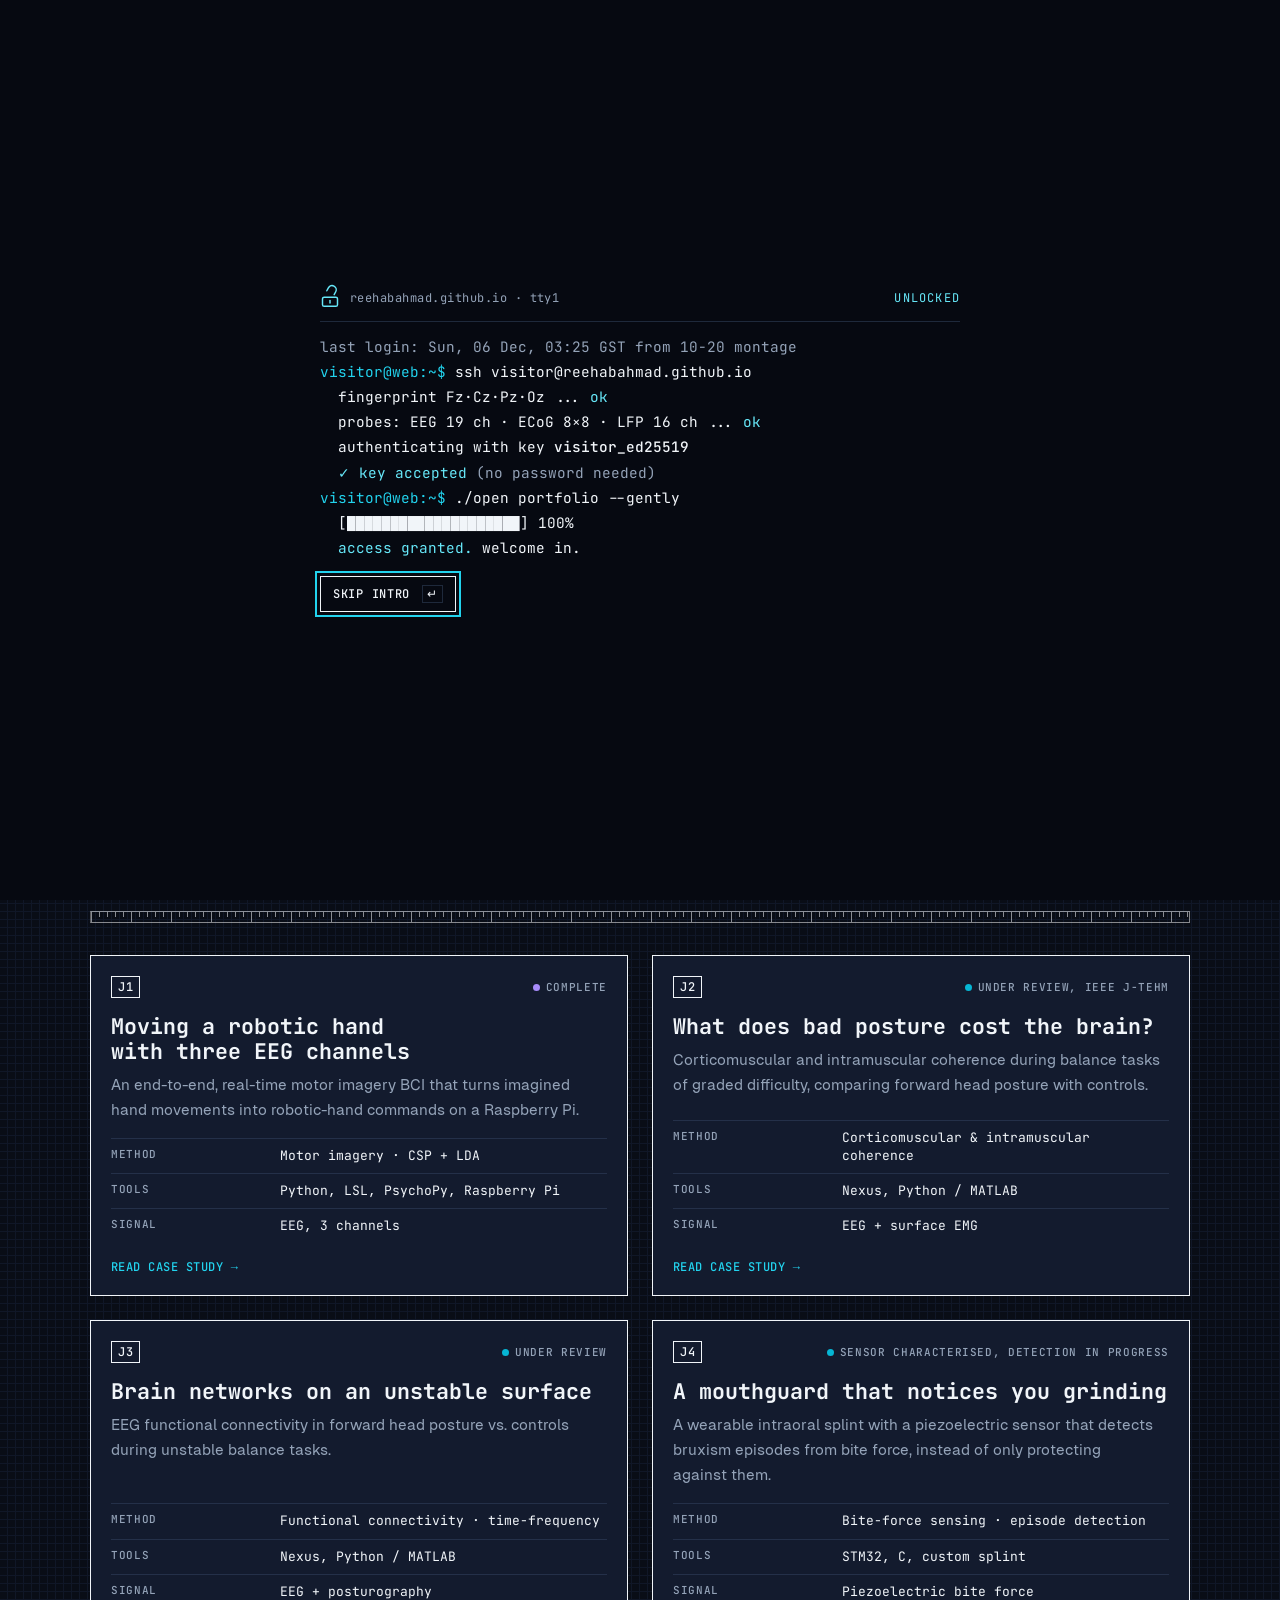
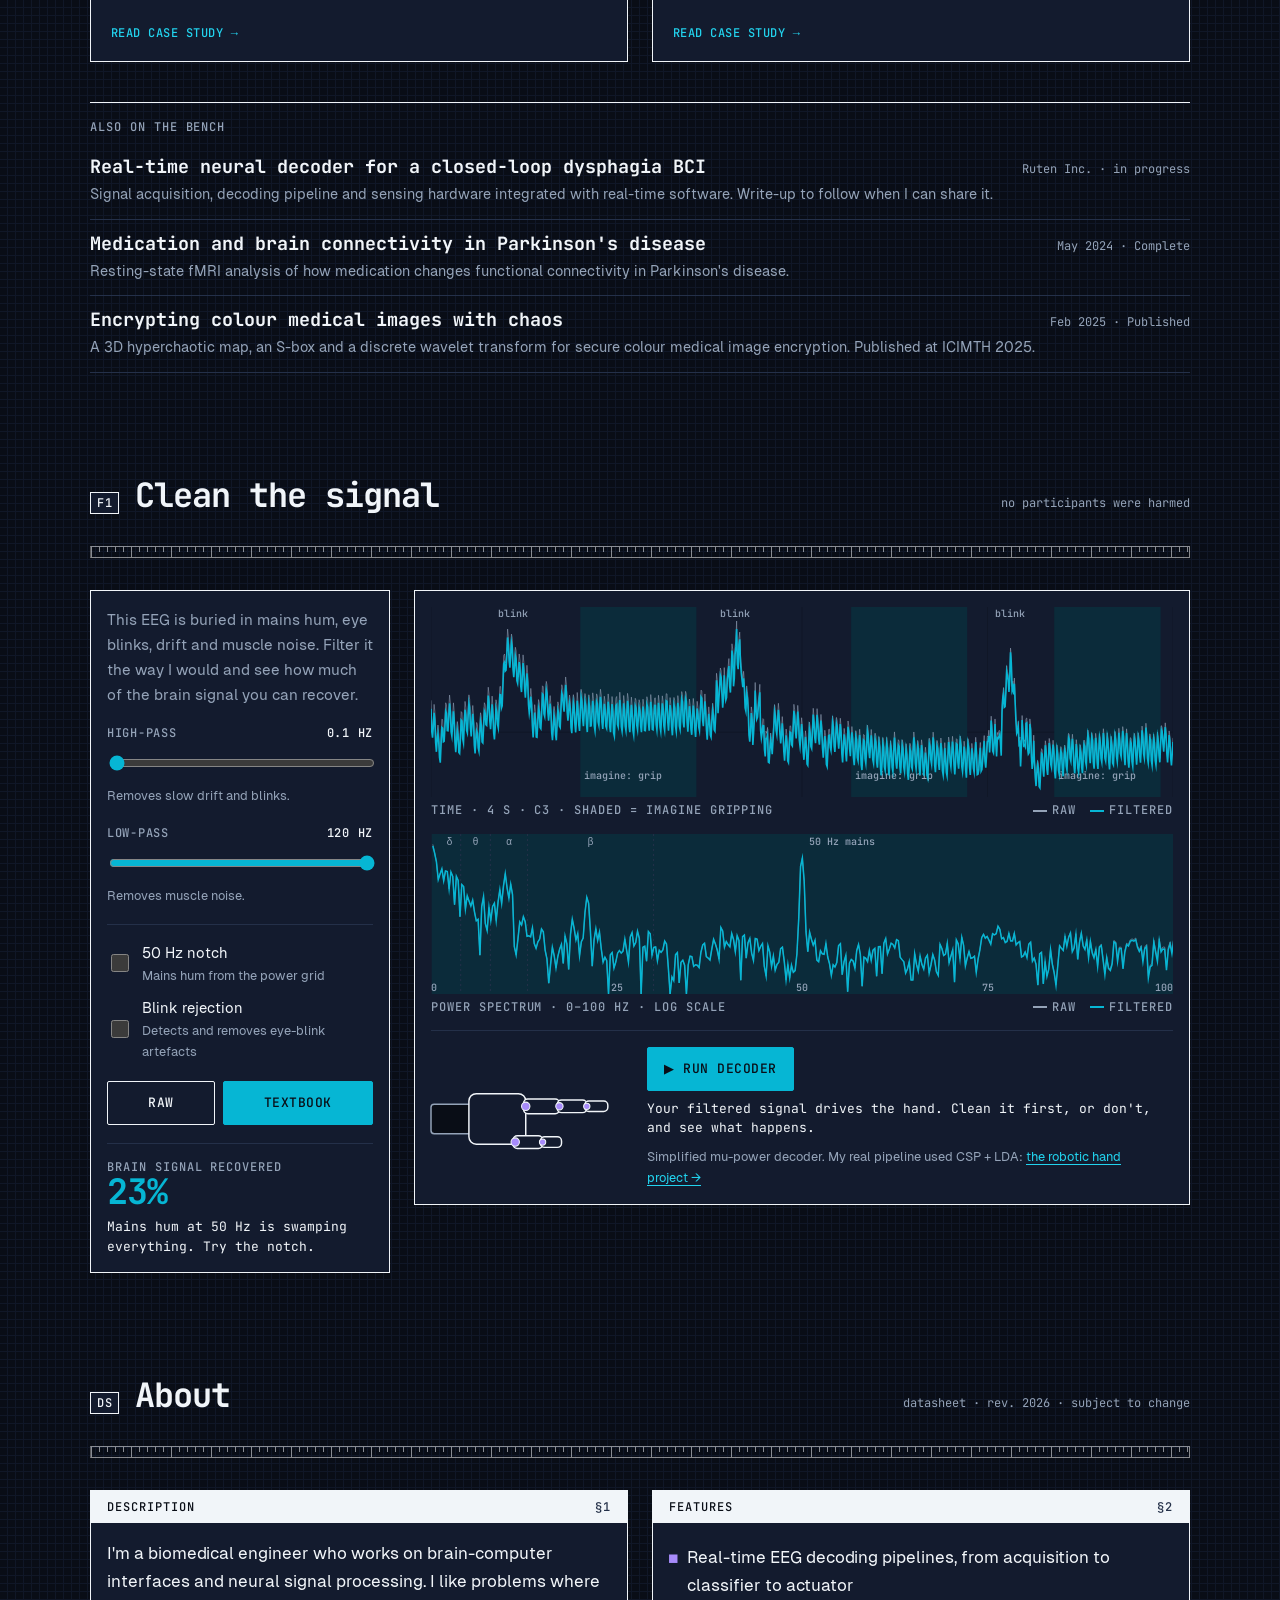
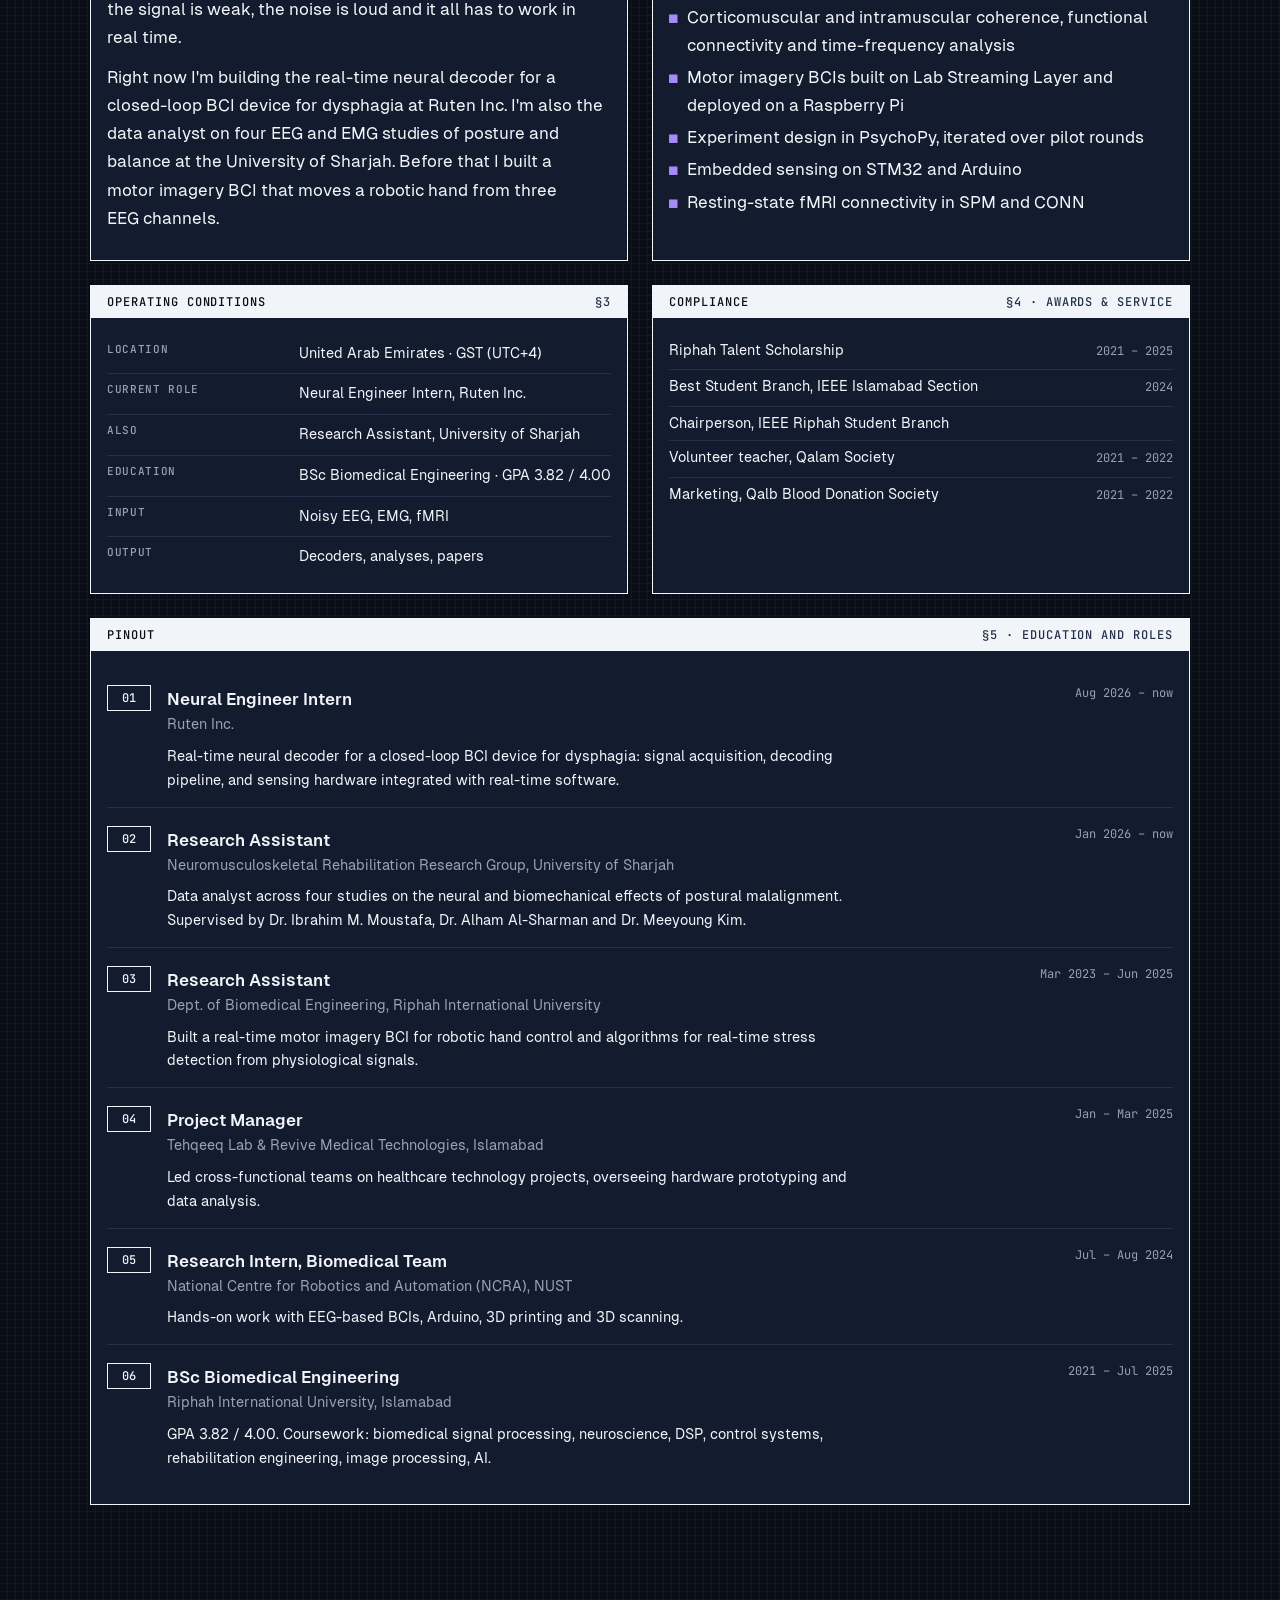
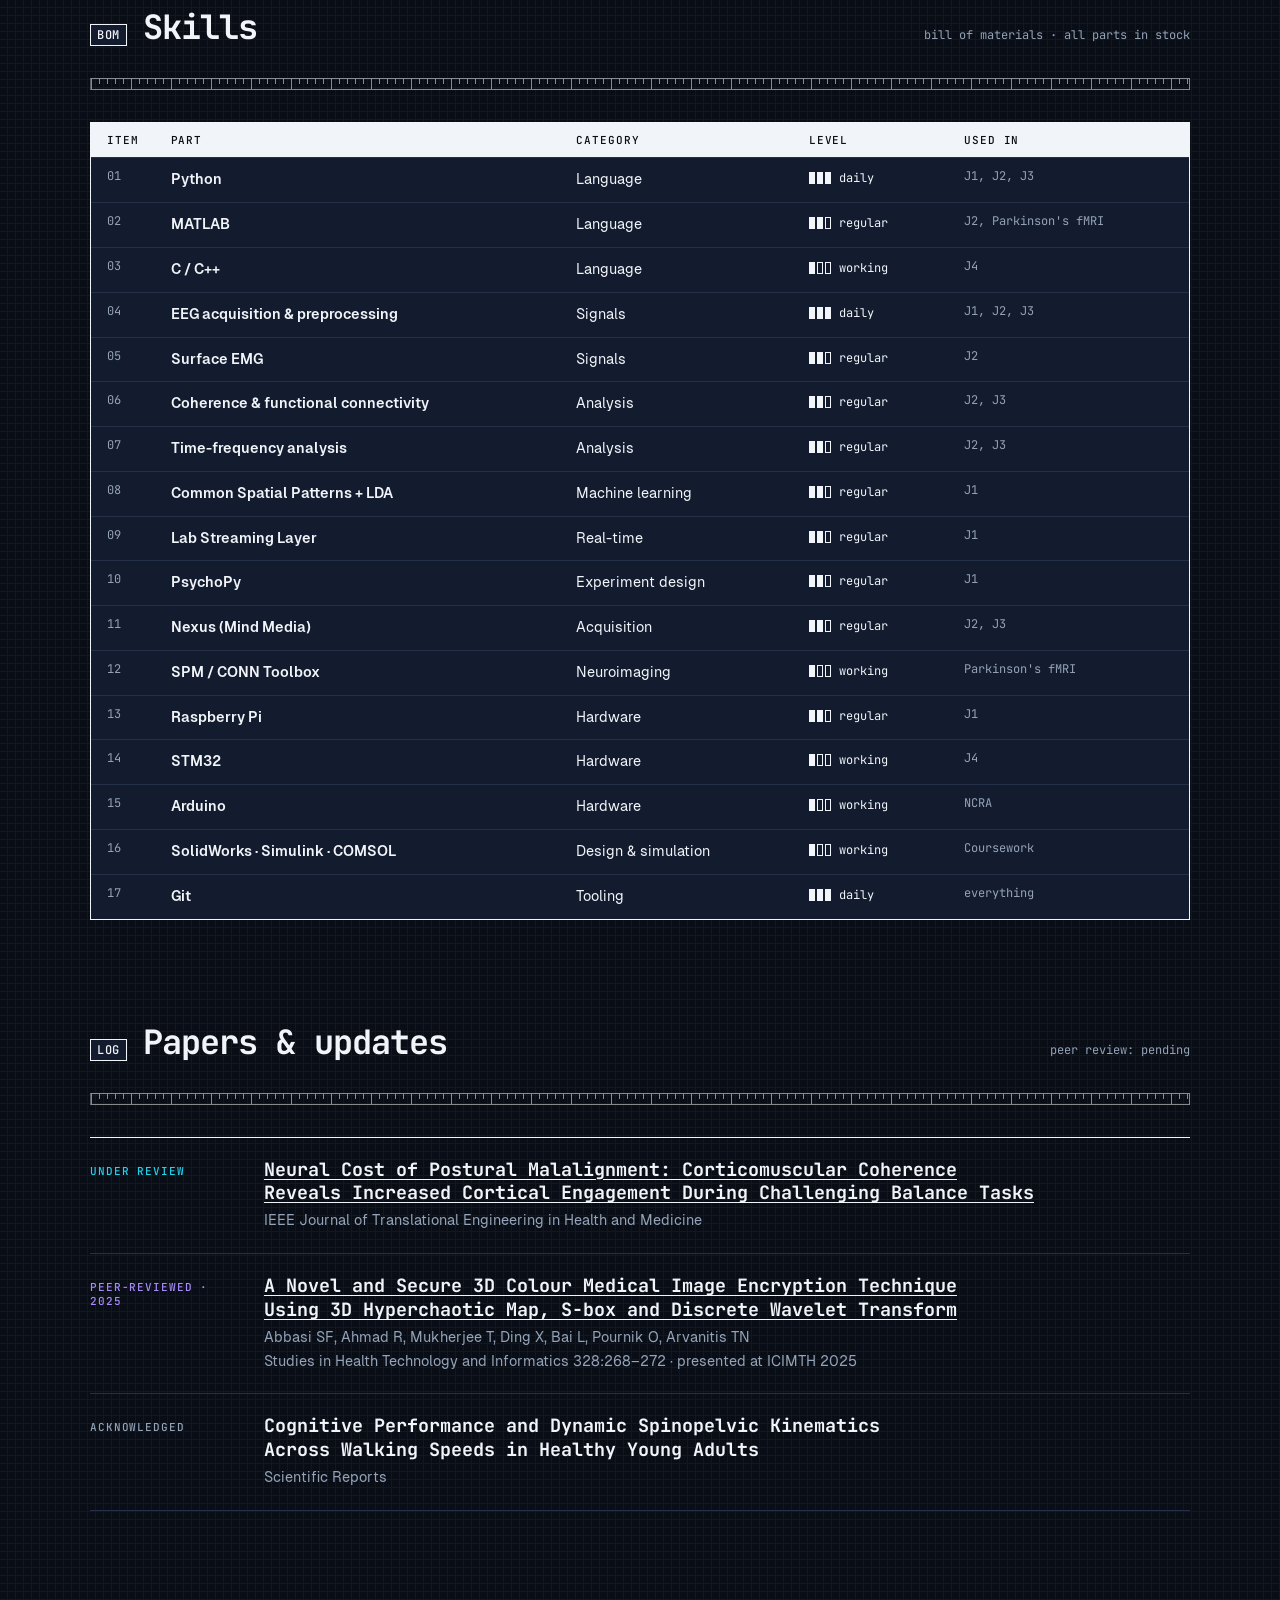
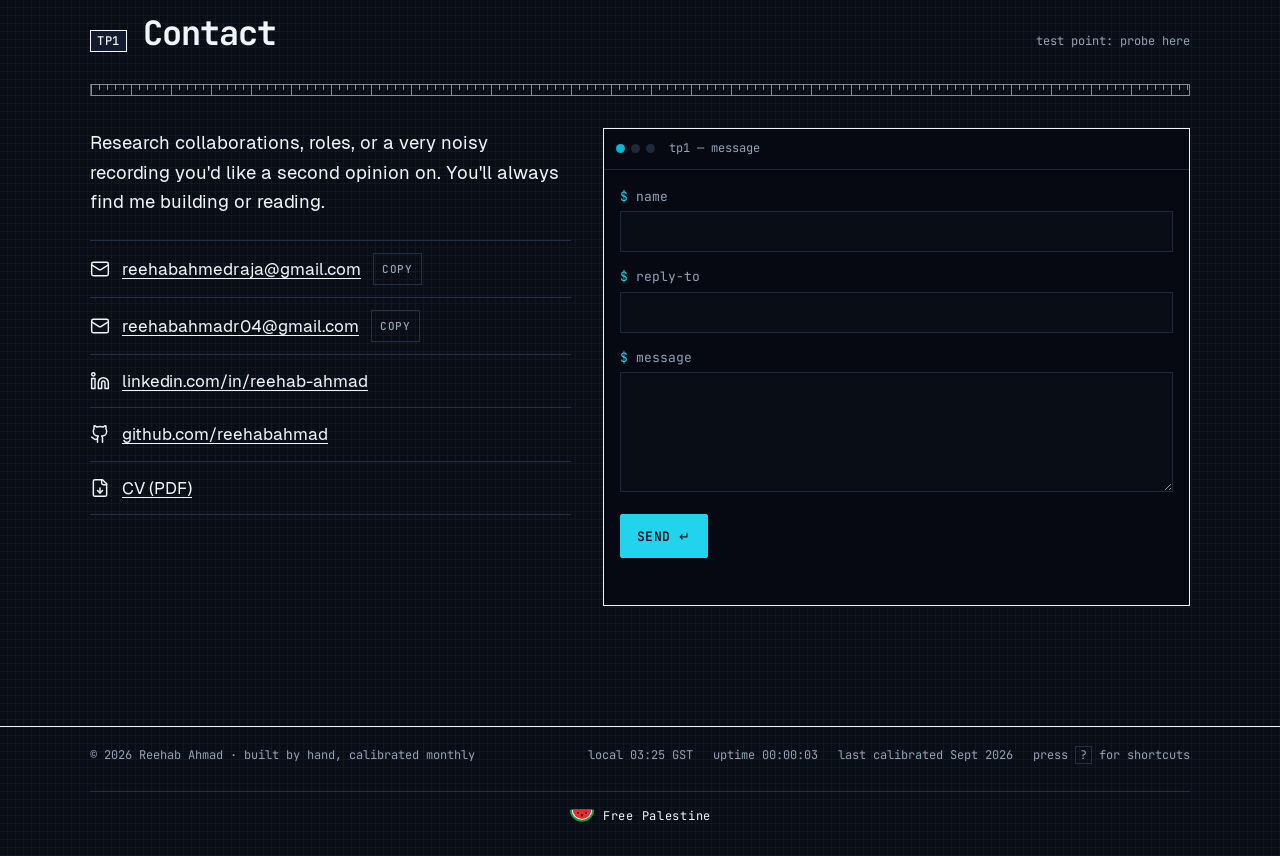
==== commit 8ac4c1b8: "Publish site" ====
--- a/index.html
+++ b/index.html
@@ -1,3 +1,3 @@
-<!DOCTYPE html><html lang="en"><head><meta charset="utf-8"><script>try{if(!sessionStorage.getItem("unlocked")&&!matchMedia("(prefers-reduced-motion: reduce)").matches)document.documentElement.classList.add("locked")}catch(e){}</script><meta name="viewport" content="width=device-width, initial-scale=1, viewport-fit=cover"><title>Reehab Ahmad · Neural Engineer</title><meta name="description" content="Reehab Ahmad is a neural engineer working on EEG, brain-computer interfaces and real-time signal processing. Case studies, papers and contact."><link rel="canonical" href="https://reehabahmad.github.io/"><link rel="icon" href="/favicon.svg" type="image/svg+xml"><link rel="sitemap" href="/sitemap-index.xml"><meta name="theme-color" content="#090d16"><meta property="og:type" content="website"><meta property="og:title" content="Reehab Ahmad · Neural Engineer"><meta property="og:description" content="Reehab Ahmad is a neural engineer working on EEG, brain-computer interfaces and real-time signal processing. Case studies, papers and contact."><meta property="og:url" content="https://reehabahmad.github.io/"><meta property="og:image" content="https://reehabahmad.github.io/og.png"><meta property="og:image:width" content="1200"><meta property="og:image:height" content="630"><meta name="twitter:card" content="summary_large_image"><script type="application/ld+json">{"@context":"https://schema.org","@type":"Person","name":"Reehab Ahmad","jobTitle":"Neural Engineer","url":"https://reehabahmad.github.io/","email":"mailto:reehabahmedraja@gmail.com","sameAs":["https://github.com/reehabahmad","https://www.linkedin.com/in/reehab-ahmad"],"knowsAbout":["EEG","Brain-computer interfaces","Biomedical signal processing","Functional connectivity"],"alumniOf":{"@type":"CollegeOrUniversity","name":"Riphah International University"},"address":{"@type":"PostalAddress","addressCountry":"AE"}}</script><link rel="stylesheet" href="/_astro/Base.D0ZskowA.css"></head><body><div class="lock" id="lock"><div class="lock-half lock-top" aria-hidden="true"></div><div class="lock-half lock-bottom" aria-hidden="true"></div><div class="lock-inner"><div class="lock-head" aria-hidden="true"><svg class="padlock" viewBox="0 0 24 24" fill="none" stroke="currentColor" stroke-width="1.75" stroke-linecap="round" stroke-linejoin="round"><path class="shackle" d="M7 11V7a5 5 0 0 1 10 0v4"></path><rect x="3" y="11" width="18" height="11" rx="2"></rect><path d="M12 15v3"></path></svg><span>reehabahmad.github.io · tty1</span><span class="lock-state" id="lock-state">locked</span></div><pre class="lock-term" id="lock-term" aria-hidden="true"></pre><button class="lock-skip" id="lock-skip" type="button">Skip intro <kbd>↵</kbd></button></div></div><script type="module">function e(){let e=document.documentElement,t=document.getElementById(`lock`);if(!t||!e.classList.contains(`locked`)){t?.remove();return}let n=document.getElementById(`lock-term`),r=document.getElementById(`lock-state`),i=document.getElementById(`lock-skip`),a=[{out:`<span class="dim">last login: ${new Date().toLocaleString(`en-GB`,{timeZone:`Asia/Dubai`,weekday:`short`,day:`2-digit`,month:`short`,hour:`2-digit`,minute:`2-digit`})} GST from 10-20 montage</span>`,wait:150},{cmd:`ssh visitor@reehabahmad.github.io`},{out:`  fingerprint Fz·Cz·Pz·Oz ... <span class="ok">ok</span>`,wait:120},{out:`  probes: EEG 19 ch · ECoG 8×8 · LFP 16 ch ... <span class="ok">ok</span>`,wait:120},{out:`  authenticating with key <b>visitor_ed25519</b>`,wait:150},{key:!0},{out:`  <span class="ok">✓ key accepted</span> <span class="dim">(no password needed)</span>`,wait:200},{cmd:`./open portfolio --gently`},{bar:!0},{out:`  <span class="ok">access granted.</span> welcome in.`,wait:300}],o=!1,s=[],c=e=>new Promise(t=>s.push(window.setTimeout(t,e))),l=(e=``)=>{let t=document.createElement(`div`);return t.innerHTML=e,n.append(t),t},u=()=>{if(!o){o=!0,s.forEach(clearTimeout);try{sessionStorage.setItem(`unlocked`,`1`)}catch{}t.classList.add(`unlocked`,`open`),r.textContent=`unlocked`,window.setTimeout(()=>{e.classList.remove(`locked`),t.remove()},650),removeEventListener(`keydown`,d)}},d=e=>{[`Enter`,`Escape`,` `].includes(e.key)&&(e.preventDefault(),u())};addEventListener(`keydown`,d),i.addEventListener(`click`,u),t.addEventListener(`click`,e=>{e.target!==i&&u()}),i.focus({preventScroll:!0}),(async()=>{for(let e of a){if(o)return;if(`cmd`in e){let t=l(`<span class="prompt">visitor@web:~$</span> `),n=document.createElement(`span`);t.append(n);let r=document.createElement(`i`);r.className=`caret`,t.append(r);for(let t of e.cmd)if(n.textContent+=t,await c(12+Math.random()*18),o)return;await c(110),r.remove()}else if(`out`in e)l(e.out),await c(e.wait??150);else if(`key`in e)t.classList.add(`unlocked`),r.textContent=`unlocked`,await c(150);else{let e=l();for(let t=0;t<=20;t++)if(e.textContent=`  [${`█`.repeat(t)}${`·`.repeat(20-t)}] ${Math.round(t/20*100)}%`,await c(16),o)return;await c(80)}}u()})()}e();</script><a class="skip" href="#main">Skip to content</a><header class="top"><div class="wrap"><a class="brand" href="/" data-probe="HOME · 0V · ok">Reehab Ahmad</a><nav aria-label="Primary"><a href="#work"><span>J</span>Work</a><a href="#lab"><span>F1</span>Lab</a><a href="#about"><span>DS</span>About</a><a href="#skills"><span>BOM</span>Skills</a><a href="#contact"><span>TP1</span>Contact</a><button class="led" id="led" type="button" aria-pressed="false" aria-label="Power LED: toggle debug view (D)" title="Debug view (D)"><i></i></button></nav></div></header><main id="main"><section class="hero" aria-labelledby="hero-title" data-ref="U1"><div class="wrap hero-grid"><div><span class="ref">U1 · Neural engineer</span><h1 id="hero-title">Reehab Ahmad</h1><p class="positioning">I work where the nervous system meets the circuit board.</p><p class="intro">Neural engineer building real-time EEG decoders and brain-computer interfaces. Currently at Ruten Inc. and the University of Sharjah.</p><div class="hero-actions"><a class="btn btn--primary" href="/cv.pdf" data-probe="CV · pdf · ok"><svg viewBox="0 0 24 24" fill="none" stroke="currentColor" stroke-width="1.75" stroke-linecap="round" stroke-linejoin="round" aria-hidden="true"><path d="M15 2H6a2 2 0 0 0-2 2v16a2 2 0 0 0 2 2h12a2 2 0 0 0 2-2V7Z"/><path d="M14 2v4a2 2 0 0 0 2 2h4"/><path d="M12 18v-6"/><path d="m9 15 3 3 3-3"/></svg> Download CV</a><a class="btn" href="#contact" data-probe="TP1 · 3.3V · ok">Contact</a><div class="icon-links"><a class="icon-link" href="https://github.com/reehabahmad" target="_blank" rel="noopener" aria-label="GitHub" data-probe="GH · link · ok"><svg viewBox="0 0 24 24" fill="none" stroke="currentColor" stroke-width="1.75" stroke-linecap="round" stroke-linejoin="round" aria-hidden="true"><path d="M15 22v-4a4.8 4.8 0 0 0-1-3.5c3 0 6-2 6-5.5.08-1.25-.27-2.48-1-3.5.28-1.15.28-2.35 0-3.5 0 0-1 0-3 1.5-2.64-.5-5.36-.5-8 0C6 2 5 2 5 2c-.3 1.15-.3 2.35 0 3.5A5.4 5.4 0 0 0 4 9c0 3.5 3 5.5 6 5.5-.39.49-.68 1.05-.85 1.65-.17.6-.22 1.23-.15 1.85v4"/><path d="M9 18c-4.51 2-5-2-7-2"/></svg></a><a class="icon-link" href="https://www.linkedin.com/in/reehab-ahmad" target="_blank" rel="noopener" aria-label="LinkedIn" data-probe="IN · link · ok"><svg viewBox="0 0 24 24" fill="none" stroke="currentColor" stroke-width="1.75" stroke-linecap="round" stroke-linejoin="round" aria-hidden="true"><path d="M16 8a6 6 0 0 1 6 6v7h-4v-7a2 2 0 0 0-2-2 2 2 0 0 0-2 2v7h-4v-7a6 6 0 0 1 6-6z"/><rect x="2" y="9" width="4" height="12"/><circle cx="4" cy="4" r="2"/></svg></a><a class="icon-link" href="mailto:reehabahmedraja@gmail.com" aria-label="Email reehabahmedraja@gmail.com" data-probe="MAIL · link · ok"><svg viewBox="0 0 24 24" fill="none" stroke="currentColor" stroke-width="1.75" stroke-linecap="round" stroke-linejoin="round" aria-hidden="true"><rect x="2" y="4" width="20" height="16" rx="2"/><path d="m22 7-8.97 5.7a1.94 1.94 0 0 1-2.06 0L2 7"/></svg></a></div></div></div><figure class="scope xhair" style="margin: 0"><div class="scope-bar"><p class="readout" id="readout" aria-live="polite">EEG · band: <b>alpha</b> · 8–12 Hz · live</p><div class="scope-controls"><div class="ladder"><div class="seg modes" role="group" aria-label="Recording method, from outside the skull to single neurons"><button type="button" data-mode="fnirs" aria-pressed="false" title="Functional near-infrared spectroscopy: blood oxygenation">fNIRS</button><button type="button" data-mode="eeg" aria-pressed="true" title="Scalp EEG">EEG</button><button type="button" data-mode="ecog" aria-pressed="false" title="ECoG / iEEG: an electrode grid on the cortical surface">ECoG</button><button type="button" data-mode="lfp" aria-pressed="false" title="Local field potentials from a laminar probe">LFP</button><button type="button" data-mode="spikes" aria-pressed="false" title="Single-neuron spikes">Spikes</button></div><span class="ladder-axis" aria-hidden="true"><span>scalp</span><span>neuron</span></span></div><div class="seg bands" role="group" aria-label="Frequency band"><button type="button" data-band="delta" aria-pressed="false" title="delta · 1–4 Hz">δ</button><button type="button" data-band="theta" aria-pressed="false" title="theta · 4–8 Hz">θ</button><button type="button" data-band="alpha" aria-pressed="true" title="alpha · 8–12 Hz">α</button><button type="button" data-band="beta" aria-pressed="false" title="beta · 13–30 Hz">β</button></div></div></div><div class="map-wrap"><canvas id="map" role="img" aria-label="A top-down head outline with 19 EEG electrodes at 10–20 positions, connected by lines whose strength drifts slowly to show functional connectivity."></canvas></div><figcaption class="scope-foot label"><span id="scope-caption">EEG · scalp potentials · ~5 cm · milliseconds · non-invasive</span><span id="scope-hint">hover to stimulate · click to switch band</span></figcaption></figure></div></section><script type="module" src="/_astro/Hero.astro_astro_type_script_index_0_lang.DmM1A_-x.js"></script><section class="sec" id="work" aria-labelledby="work-title" data-ref="J1–J4"><div class="wrap"><div class="sec-head"><span class="ref">J1–J4</span><h2 id="work-title">Selected work</h2><span class="aside">connectors: case studies inside</span></div><hr class="rule" aria-hidden="true" style="margin-bottom: 32px"><div class="cards"><article class="card" data-ref="J1" data-probe="J1 · 3.3V · ok"><div class="card-top"><span class="ref">J1</span><span class="status" data-state="done">Complete</span></div><h3><a href="/work/motor-imagery-bci/">Moving a robotic hand with three EEG channels</a></h3><p>An end-to-end, real-time motor imagery BCI that turns imagined hand movements into robotic-hand commands on a Raspberry Pi.</p><table class="spec"><tbody><tr><th scope="row">Method</th><td>Motor imagery · CSP + LDA</td></tr><tr><th scope="row">Tools</th><td>Python, LSL, PsychoPy, Raspberry Pi</td></tr><tr><th scope="row">Signal</th><td>EEG, 3 channels</td></tr></tbody></table><div class="card-foot"><span class="more" aria-hidden="true">Read case study →</span><span class="extra"></span></div></article><article class="card" data-ref="J2" data-probe="J2 · 3.3V · ok"><div class="card-top"><span class="ref">J2</span><span class="status" data-state="live">Under review, IEEE J-TEHM</span></div><h3><a href="/work/corticomuscular-coherence/">What does bad posture cost the brain?</a></h3><p>Corticomuscular and intramuscular coherence during balance tasks of graded difficulty, comparing forward head posture with controls.</p><table class="spec"><tbody><tr><th scope="row">Method</th><td>Corticomuscular &amp; intramuscular coherence</td></tr><tr><th scope="row">Tools</th><td>Nexus, Python / MATLAB</td></tr><tr><th scope="row">Signal</th><td>EEG + surface EMG</td></tr></tbody></table><div class="card-foot"><span class="more" aria-hidden="true">Read case study →</span><span class="extra"></span></div></article><article class="card" data-ref="J3" data-probe="J3 · 3.3V · ok"><div class="card-top"><span class="ref">J3</span><span class="status" data-state="live">Under review</span></div><h3><a href="/work/eeg-connectivity-balance/">Brain networks on an unstable surface</a></h3><p>EEG functional connectivity in forward head posture vs. controls during unstable balance tasks.</p><table class="spec"><tbody><tr><th scope="row">Method</th><td>Functional connectivity · time-frequency</td></tr><tr><th scope="row">Tools</th><td>Nexus, Python / MATLAB</td></tr><tr><th scope="row">Signal</th><td>EEG + posturography</td></tr></tbody></table><div class="card-foot"><span class="more" aria-hidden="true">Read case study →</span><span class="extra"></span></div></article><article class="card" data-ref="J4" data-probe="J4 · 3.3V · ok"><div class="card-top"><span class="ref">J4</span><span class="status" data-state="live">Sensor characterised, detection in progress</span></div><h3><a href="/work/smart-occlusal-splint/">A mouthguard that notices you grinding</a></h3><p>A wearable intraoral splint with a piezoelectric sensor that detects bruxism episodes from bite force, instead of only protecting against them.</p><table class="spec"><tbody><tr><th scope="row">Method</th><td>Bite-force sensing · episode detection</td></tr><tr><th scope="row">Tools</th><td>STM32, C, custom splint</td></tr><tr><th scope="row">Signal</th><td>Piezoelectric bite force</td></tr></tbody></table><div class="card-foot"><span class="more" aria-hidden="true">Read case study →</span><span class="extra"></span></div></article></div><div class="bench"><h3>Also on the bench</h3><ul><li><span style="font: 600 var(--step-1)/1.3 var(--font-display); color: var(--ink)">Real-time neural decoder for a closed-loop dysphagia BCI</span><span>Ruten Inc. · in progress</span><p>Signal acquisition, decoding pipeline and sensing hardware integrated with real-time software. Write-up to follow when I can share it.</p></li><li><a href="/work/parkinsons-fmri/">Medication and brain connectivity in Parkinson&#39;s disease</a><span>May 2024 · Complete</span><p>Resting-state fMRI analysis of how medication changes functional connectivity in Parkinson&#39;s disease.</p></li><li><a href="/work/medical-image-encryption/">Encrypting colour medical images with chaos</a><span>Feb 2025 · Published</span><p>A 3D hyperchaotic map, an S-box and a discrete wavelet transform for secure colour medical image encryption. Published at ICIMTH 2025.</p></li></ul></div></div></section><section class="sec" id="lab" aria-labelledby="lab-title" data-ref="F1"><div class="wrap"><div class="sec-head"><span class="ref">F1</span><h2 id="lab-title">Clean the signal</h2><span class="aside">no participants were harmed</span></div><hr class="rule" aria-hidden="true" style="margin-bottom: 32px"><div class="lab"><div class="lab-controls" data-ref="F1-A"><p class="lab-intro">This EEG is buried in mains hum, eye blinks, drift and muscle noise. Filter it the way I would and see how much of the brain signal you can recover.</p><div class="lab-field"><label for="lab-hp">High-pass <output id="lab-hp-out" for="lab-hp">0.1 Hz</output></label><input id="lab-hp" type="range" min="0.1" max="15" step="0.1" value="0.1" aria-valuetext="0.1 Hz"><small>Removes slow drift and blinks.</small></div><div class="lab-field"><label for="lab-lp">Low-pass <output id="lab-lp-out" for="lab-lp">120 Hz</output></label><input id="lab-lp" type="range" min="15" max="120" step="1" value="120" aria-valuetext="120 Hz"><small>Removes muscle noise.</small></div><div class="lab-toggles"><label class="lab-toggle"><input id="lab-notch" type="checkbox"><span>50 Hz notch <small>Mains hum from the power grid</small></span></label><label class="lab-toggle"><input id="lab-blink" type="checkbox"><span>Blink rejection <small>Detects and removes eye-blink artefacts</small></span></label></div><div class="lab-presets"><button class="btn" type="button" id="lab-raw">Raw</button><button class="btn btn--primary" type="button" id="lab-textbook">Textbook</button></div><div class="lab-score" aria-live="polite"><p class="label">Brain signal recovered</p><p class="pct" id="lab-pct">–</p><p class="note" id="lab-note"></p></div></div><div class="lab-plots" data-ref="F1-B"><figure class="lab-plot"><canvas id="lab-time" role="img" aria-label="About four seconds of EEG over the motor cortex, with three shaded moments where the participant imagines gripping. The raw recording is drawn faintly and the filtered signal on top; after running the decoder, a bar marks when it sent a grip command."></canvas><figcaption class="label"><span>Time · 4 s · C3 · shaded = imagine gripping</span><span class="lab-legend"><span><i style="background: var(--ink-muted)"></i>raw</span><span><i style="background: var(--accent)"></i>filtered</span></span></figcaption></figure><figure class="lab-plot"><canvas id="lab-freq" role="img" aria-label="Power spectrum from 0 to 100 hertz with the delta, theta, alpha and beta bands marked. The passband of the current filters is highlighted, and a spike at 50 hertz shows mains hum until the notch filter is on."></canvas><figcaption class="label"><span>Power spectrum · 0–100 Hz · log scale</span><span class="lab-legend"><span><i style="background: var(--ink-muted)"></i>raw</span><span><i style="background: var(--accent)"></i>filtered</span></span></figcaption></figure><div class="lab-robot" data-ref="F1-C"><svg class="hand" id="lab-hand" viewBox="0 0 190 110" role="img" aria-label="Robotic hand, open"><rect class="arm" x="0" y="42" width="40" height="28" rx="3"></rect><rect class="palm" x="36" y="32" width="54" height="48" rx="7"></rect><g class="j p1"><rect x="88" y="37" width="34" height="14" rx="4"></rect><circle cx="90" cy="44" r="4"></circle><g class="j p2"><rect x="120" y="38" width="28" height="12" rx="4"></rect><circle cx="122" cy="44" r="3.5"></circle><g class="j p3"><rect class="tip" x="146" y="39" width="22" height="10" rx="4"></rect><circle cx="148" cy="44" r="3"></circle></g></g></g><g class="j t1"><rect x="78" y="72" width="28" height="12" rx="4"></rect><circle cx="80" cy="78" r="4"></circle><g class="j t2"><rect class="tip" x="104" y="73" width="20" height="10" rx="4"></rect><circle cx="106" cy="78" r="3"></circle></g></g></svg><div class="lab-robot-ui"><button class="btn btn--primary" type="button" id="lab-run">▶ Run decoder</button><p class="lab-run-result" id="lab-run-result" aria-live="polite">Your filtered signal drives the hand. Clean it first, or don't, and see what happens.</p><p class="tiny">Simplified mu-power decoder. My real pipeline used CSP + LDA: <a href="/work/motor-imagery-bci/">the robotic hand project →</a></p></div></div></div></div></div></section><script type="module" src="/_astro/SignalLab.astro_astro_type_script_index_0_lang.CjI63Jmt.js"></script><section class="sec" id="about" aria-labelledby="about-title" data-ref="DS"><div class="wrap"><div class="sec-head"><span class="ref">DS</span><h2 id="about-title">About</h2><span class="aside">datasheet · rev. 2026 · subject to change</span></div><hr class="rule" aria-hidden="true" style="margin-bottom: 32px"><div class="ds"><div class="ds-block" data-ref="DS-1"><h3>Description <span>§1</span></h3><div class="ds-body"><p>I'm a biomedical engineer who works on brain-computer interfaces and neural signal processing. I like problems where the signal is weak, the noise is loud and it all has to work in real time.</p><p>Right now I'm building the real-time neural decoder for a closed-loop BCI device for dysphagia at Ruten Inc. I'm also the data analyst on four EEG and EMG studies of posture and balance at the University of Sharjah. Before that I built a motor imagery BCI that moves a robotic hand from three EEG channels.</p></div></div><div class="ds-block" data-ref="DS-2"><h3>Features <span>§2</span></h3><div class="ds-body"><ul><li>Real-time EEG decoding pipelines, from acquisition to classifier to actuator</li><li>Corticomuscular and intramuscular coherence, functional connectivity and time-frequency analysis</li><li>Motor imagery BCIs built on Lab Streaming Layer and deployed on a Raspberry Pi</li><li>Experiment design in PsychoPy, iterated over pilot rounds</li><li>Embedded sensing on STM32 and Arduino</li><li>Resting-state fMRI connectivity in SPM and CONN</li></ul></div></div><div class="ds-block" data-ref="DS-3"><h3>Operating conditions <span>§3</span></h3><div class="ds-body"><table class="kv"><tbody><tr><th scope="row">Location</th><td>United Arab Emirates · GST (UTC+4)</td></tr><tr><th scope="row">Current role</th><td>Neural Engineer Intern, Ruten Inc.</td></tr><tr><th scope="row">Also</th><td>Research Assistant, University of Sharjah</td></tr><tr><th scope="row">Education</th><td>BSc Biomedical Engineering · GPA 3.82 / 4.00</td></tr><tr><th scope="row">Input</th><td>Noisy EEG, EMG, fMRI</td></tr><tr><th scope="row">Output</th><td>Decoders, analyses, papers</td></tr></tbody></table></div></div><div class="ds-block" data-ref="DS-4"><h3>Compliance <span>§4 · awards &amp; service</span></h3><div class="ds-body"><table class="kv"><tbody><tr><th scope="row" style="width:auto; text-transform:none; letter-spacing:0; font-family: var(--font-body); font-size: 0.9rem; color: var(--ink)">Riphah Talent Scholarship</th><td class="mono" style="text-align:right; font-size:0.75rem; color: var(--ink-muted)">2021 – 2025</td></tr><tr><th scope="row" style="width:auto; text-transform:none; letter-spacing:0; font-family: var(--font-body); font-size: 0.9rem; color: var(--ink)">Best Student Branch, IEEE Islamabad Section</th><td class="mono" style="text-align:right; font-size:0.75rem; color: var(--ink-muted)">2024</td></tr><tr><th scope="row" style="width:auto; text-transform:none; letter-spacing:0; font-family: var(--font-body); font-size: 0.9rem; color: var(--ink)">Chairperson, IEEE Riphah Student Branch</th><td class="mono" style="text-align:right; font-size:0.75rem; color: var(--ink-muted)"></td></tr><tr><th scope="row" style="width:auto; text-transform:none; letter-spacing:0; font-family: var(--font-body); font-size: 0.9rem; color: var(--ink)">Volunteer teacher, Qalam Society</th><td class="mono" style="text-align:right; font-size:0.75rem; color: var(--ink-muted)">2021 – 2022</td></tr><tr><th scope="row" style="width:auto; text-transform:none; letter-spacing:0; font-family: var(--font-body); font-size: 0.9rem; color: var(--ink)">Marketing, Qalb Blood Donation Society</th><td class="mono" style="text-align:right; font-size:0.75rem; color: var(--ink-muted)">2021 – 2022</td></tr></tbody></table></div></div><div class="ds-block ds-wide" data-ref="DS-5"><h3>Pinout <span>§5 · education and roles</span></h3><div class="ds-body"><ol class="pins"><li><span class="pin" aria-hidden="true">01</span><div><b>Neural Engineer Intern</b><div class="org">Ruten Inc.</div></div><span class="when">Aug 2026 – now</span><p class="note">Real-time neural decoder for a closed-loop BCI device for dysphagia: signal acquisition, decoding pipeline, and sensing hardware integrated with real-time software.</p></li><li><span class="pin" aria-hidden="true">02</span><div><b>Research Assistant</b><div class="org">Neuromusculoskeletal Rehabilitation Research Group, University of Sharjah</div></div><span class="when">Jan 2026 – now</span><p class="note">Data analyst across four studies on the neural and biomechanical effects of postural malalignment. Supervised by Dr. Ibrahim M. Moustafa, Dr. Alham Al-Sharman and Dr. Meeyoung Kim.</p></li><li><span class="pin" aria-hidden="true">03</span><div><b>Research Assistant</b><div class="org">Dept. of Biomedical Engineering, Riphah International University</div></div><span class="when">Mar 2023 – Jun 2025</span><p class="note">Built a real-time motor imagery BCI for robotic hand control and algorithms for real-time stress detection from physiological signals.</p></li><li><span class="pin" aria-hidden="true">04</span><div><b>Project Manager</b><div class="org">Tehqeeq Lab &amp; Revive Medical Technologies, Islamabad</div></div><span class="when">Jan – Mar 2025</span><p class="note">Led cross-functional teams on healthcare technology projects, overseeing hardware prototyping and data analysis.</p></li><li><span class="pin" aria-hidden="true">05</span><div><b>Research Intern, Biomedical Team</b><div class="org">National Centre for Robotics and Automation (NCRA), NUST</div></div><span class="when">Jul – Aug 2024</span><p class="note">Hands-on work with EEG-based BCIs, Arduino, 3D printing and 3D scanning.</p></li><li><span class="pin" aria-hidden="true">06</span><div><b>BSc Biomedical Engineering</b><div class="org">Riphah International University, Islamabad</div></div><span class="when">2021 – Jul 2025</span><p class="note">GPA 3.82 / 4.00. Coursework: biomedical signal processing, neuroscience, DSP, control systems, rehabilitation engineering, image processing, AI.</p></li></ol></div></div></div></div></section><section class="sec" id="skills" aria-labelledby="skills-title" data-ref="BOM"><div class="wrap"><div class="sec-head"><span class="ref">BOM</span><h2 id="skills-title">Skills</h2><span class="aside">bill of materials · all parts in stock</span></div><hr class="rule" aria-hidden="true" style="margin-bottom: 32px"><div class="table-scroll"><table class="bom"><caption class="visually-hidden">Skills, with category, level of use and the projects they were used in</caption><thead><tr><th scope="col">Item</th><th scope="col">Part</th><th scope="col">Category</th><th scope="col">Level</th><th scope="col">Used in</th></tr></thead><tbody><tr><td>01</td><td class="part">Python</td><td>Language</td><td><span class="lvl"><i aria-hidden="true"><b class="on"></b><b class="on"></b><b class="on"></b></i>daily</span></td><td class="used">J1, J2, J3</td></tr><tr><td>02</td><td class="part">MATLAB</td><td>Language</td><td><span class="lvl"><i aria-hidden="true"><b class="on"></b><b class="on"></b><b class></b></i>regular</span></td><td class="used">J2, Parkinson&#39;s fMRI</td></tr><tr><td>03</td><td class="part">C / C++</td><td>Language</td><td><span class="lvl"><i aria-hidden="true"><b class="on"></b><b class></b><b class></b></i>working</span></td><td class="used">J4</td></tr><tr><td>04</td><td class="part">EEG acquisition &amp; preprocessing</td><td>Signals</td><td><span class="lvl"><i aria-hidden="true"><b class="on"></b><b class="on"></b><b class="on"></b></i>daily</span></td><td class="used">J1, J2, J3</td></tr><tr><td>05</td><td class="part">Surface EMG</td><td>Signals</td><td><span class="lvl"><i aria-hidden="true"><b class="on"></b><b class="on"></b><b class></b></i>regular</span></td><td class="used">J2</td></tr><tr><td>06</td><td class="part">Coherence &amp; functional connectivity</td><td>Analysis</td><td><span class="lvl"><i aria-hidden="true"><b class="on"></b><b class="on"></b><b class></b></i>regular</span></td><td class="used">J2, J3</td></tr><tr><td>07</td><td class="part">Time-frequency analysis</td><td>Analysis</td><td><span class="lvl"><i aria-hidden="true"><b class="on"></b><b class="on"></b><b class></b></i>regular</span></td><td class="used">J2, J3</td></tr><tr><td>08</td><td class="part">Common Spatial Patterns + LDA</td><td>Machine learning</td><td><span class="lvl"><i aria-hidden="true"><b class="on"></b><b class="on"></b><b class></b></i>regular</span></td><td class="used">J1</td></tr><tr><td>09</td><td class="part">Lab Streaming Layer</td><td>Real-time</td><td><span class="lvl"><i aria-hidden="true"><b class="on"></b><b class="on"></b><b class></b></i>regular</span></td><td class="used">J1</td></tr><tr><td>10</td><td class="part">PsychoPy</td><td>Experiment design</td><td><span class="lvl"><i aria-hidden="true"><b class="on"></b><b class="on"></b><b class></b></i>regular</span></td><td class="used">J1</td></tr><tr><td>11</td><td class="part">Nexus (Mind Media)</td><td>Acquisition</td><td><span class="lvl"><i aria-hidden="true"><b class="on"></b><b class="on"></b><b class></b></i>regular</span></td><td class="used">J2, J3</td></tr><tr><td>12</td><td class="part">SPM / CONN Toolbox</td><td>Neuroimaging</td><td><span class="lvl"><i aria-hidden="true"><b class="on"></b><b class></b><b class></b></i>working</span></td><td class="used">Parkinson&#39;s fMRI</td></tr><tr><td>13</td><td class="part">Raspberry Pi</td><td>Hardware</td><td><span class="lvl"><i aria-hidden="true"><b class="on"></b><b class="on"></b><b class></b></i>regular</span></td><td class="used">J1</td></tr><tr><td>14</td><td class="part">STM32</td><td>Hardware</td><td><span class="lvl"><i aria-hidden="true"><b class="on"></b><b class></b><b class></b></i>working</span></td><td class="used">J4</td></tr><tr><td>15</td><td class="part">Arduino</td><td>Hardware</td><td><span class="lvl"><i aria-hidden="true"><b class="on"></b><b class></b><b class></b></i>working</span></td><td class="used">NCRA</td></tr><tr><td>16</td><td class="part">SolidWorks · Simulink · COMSOL</td><td>Design &amp; simulation</td><td><span class="lvl"><i aria-hidden="true"><b class="on"></b><b class></b><b class></b></i>working</span></td><td class="used">Coursework</td></tr><tr><td>17</td><td class="part">Git</td><td>Tooling</td><td><span class="lvl"><i aria-hidden="true"><b class="on"></b><b class="on"></b><b class="on"></b></i>daily</span></td><td class="used">everything</td></tr></tbody></table></div></div></section><section class="sec" id="log" aria-labelledby="log-title" data-ref="LOG"><div class="wrap"><div class="sec-head"><span class="ref">LOG</span><h2 id="log-title">Papers &amp; updates</h2><span class="aside">peer review: pending</span></div><hr class="rule" aria-hidden="true" style="margin-bottom: 32px"><ol class="log"><li><span class="kind" data-k="Under review">Under review</span><div><h3><a href="/work/corticomuscular-coherence/">Neural Cost of Postural Malalignment: Corticomuscular Coherence Reveals Increased Cortical Engagement During Challenging Balance Tasks</a></h3><p>IEEE Journal of Translational Engineering in Health and Medicine</p></div></li><li><span class="kind" data-k="Peer-reviewed">Peer-reviewed · 2025</span><div><h3><a href="https://doi.org/10.3233/SHTI250717" target="_blank" rel="noopener">A Novel and Secure 3D Colour Medical Image Encryption Technique Using 3D Hyperchaotic Map, S-box and Discrete Wavelet Transform</a></h3><p>Abbasi SF, Ahmad R, Mukherjee T, Ding X, Bai L, Pournik O, Arvanitis TN</p><p>Studies in Health Technology and Informatics 328:268–272 · presented at ICIMTH 2025</p></div></li><li><span class="kind" data-k="Acknowledged">Acknowledged</span><div><h3>Cognitive Performance and Dynamic Spinopelvic Kinematics Across Walking Speeds in Healthy Young Adults</h3><p>Scientific Reports</p></div></li></ol></div></section><section class="sec" id="contact" aria-labelledby="contact-title" data-ref="TP1"><div class="wrap"><div class="sec-head"><span class="ref">TP1</span><h2 id="contact-title">Contact</h2><span class="aside">test point: probe here</span></div><hr class="rule" aria-hidden="true" style="margin-bottom: 32px"><div class="contact-grid"><div><p class="contact-lead">Research collaborations, roles, or a very noisy recording you'd like a second opinion on. You'll always find me building or reading.</p><ul class="channels"><li><svg viewBox="0 0 24 24" fill="none" stroke="currentColor" stroke-width="1.75" stroke-linecap="round" stroke-linejoin="round" aria-hidden="true"><rect x="2" y="4" width="20" height="16" rx="2"/><path d="m22 7-8.97 5.7a1.94 1.94 0 0 1-2.06 0L2 7"/></svg><a href="mailto:reehabahmedraja@gmail.com">reehabahmedraja@gmail.com</a><button class="copy" type="button" data-copy="reehabahmedraja@gmail.com">Copy</button></li><li><svg viewBox="0 0 24 24" fill="none" stroke="currentColor" stroke-width="1.75" stroke-linecap="round" stroke-linejoin="round" aria-hidden="true"><rect x="2" y="4" width="20" height="16" rx="2"/><path d="m22 7-8.97 5.7a1.94 1.94 0 0 1-2.06 0L2 7"/></svg><a href="mailto:reehabahmadr04@gmail.com">reehabahmadr04@gmail.com</a><button class="copy" type="button" data-copy="reehabahmadr04@gmail.com">Copy</button></li><li><svg viewBox="0 0 24 24" fill="none" stroke="currentColor" stroke-width="1.75" stroke-linecap="round" stroke-linejoin="round" aria-hidden="true"><path d="M16 8a6 6 0 0 1 6 6v7h-4v-7a2 2 0 0 0-2-2 2 2 0 0 0-2 2v7h-4v-7a6 6 0 0 1 6-6z"/><rect x="2" y="9" width="4" height="12"/><circle cx="4" cy="4" r="2"/></svg><a href="https://www.linkedin.com/in/reehab-ahmad" target="_blank" rel="noopener">linkedin.com/in/reehab-ahmad</a></li><li><svg viewBox="0 0 24 24" fill="none" stroke="currentColor" stroke-width="1.75" stroke-linecap="round" stroke-linejoin="round" aria-hidden="true"><path d="M15 22v-4a4.8 4.8 0 0 0-1-3.5c3 0 6-2 6-5.5.08-1.25-.27-2.48-1-3.5.28-1.15.28-2.35 0-3.5 0 0-1 0-3 1.5-2.64-.5-5.36-.5-8 0C6 2 5 2 5 2c-.3 1.15-.3 2.35 0 3.5A5.4 5.4 0 0 0 4 9c0 3.5 3 5.5 6 5.5-.39.49-.68 1.05-.85 1.65-.17.6-.22 1.23-.15 1.85v4"/><path d="M9 18c-4.51 2-5-2-7-2"/></svg><a href="https://github.com/reehabahmad" target="_blank" rel="noopener">github.com/reehabahmad</a></li><li><svg viewBox="0 0 24 24" fill="none" stroke="currentColor" stroke-width="1.75" stroke-linecap="round" stroke-linejoin="round" aria-hidden="true"><path d="M15 2H6a2 2 0 0 0-2 2v16a2 2 0 0 0 2 2h12a2 2 0 0 0 2-2V7Z"/><path d="M14 2v4a2 2 0 0 0 2 2h4"/><path d="M12 18v-6"/><path d="m9 15 3 3 3-3"/></svg><a href="/cv.pdf">CV (PDF)</a></li></ul></div><div class="term"><div class="term-bar" aria-hidden="true"><i></i><i></i><i></i><span>tp1 — message</span></div><form id="contact-form" data-email="reehabahmedraja@gmail.com" novalidate><div><label for="c-name">name</label><input id="c-name" name="name" autocomplete="name" required></div><div><label for="c-email">reply-to</label><input id="c-email" name="email" type="email" autocomplete="email" required></div><div><label for="c-msg">message</label><textarea id="c-msg" name="message" required></textarea></div><button class="btn" type="submit">Send ↵</button><p class="term-out" id="c-out" role="status" aria-live="polite"></p></form></div></div></div></section><script type="module">function e(){let e=document.getElementById(`contact-form`);if(!e)return;let t=document.getElementById(`c-out`),n=e.dataset.email;e.addEventListener(`submit`,async r=>{r.preventDefault();let i=Object.fromEntries(new FormData(e)),a=[`name`,`email`,`message`].find(e=>!i[e]?.trim());if(a){t.textContent=`> error: ${a===`email`?`reply-to`:a} is empty`,e.elements.namedItem(a).focus();return}if(!/^[^\s@]+@[^\s@]+\.[^\s@]+$/.test(i.email)){t.textContent=`> error: reply-to doesn't look like an email address`,e.elements.namedItem(`email`).focus();return}{let e=`${i.message}\n\n— ${i.name} (${i.email})`;location.href=`mailto:${n}?subject=${encodeURIComponent(`Hello from ${i.name}`)}&body=${encodeURIComponent(e)}`,t.textContent=`> opening your email app. If nothing opens, write to ${n}.`;return}})}e();</script></main><footer class="foot"><div class="wrap"><span>© 2026 Reehab Ahmad · built by hand, calibrated monthly</span><div class="readouts" aria-label="Instrument readouts"><span>local <span id="clock">--:--</span> GST</span><span>uptime <span id="uptime">00:00:00</span></span><span>last calibrated Sept 2026</span><span>press <kbd>?</kbd> for shortcuts</span></div></div></footer><div class="probe" id="probe" aria-hidden="true"></div><dialog id="keys" aria-labelledby="keys-title"><h2 id="keys-title">Shortcuts</h2><dl><dt><kbd>D</kbd></dt><dd>Toggle debug view (schematic mode)</dd><dt><kbd>?</kbd></dt><dd>Show this list</dd><dt><kbd>Esc</kbd></dt><dd>Close</dd></dl><form method="dialog"><button class="btn">Close</button></form></dialog><script type="module">var e=document.documentElement,t=document.getElementById(`led`),n=()=>document.querySelectorAll(`[data-ref]`).forEach(e=>{let t=e.getBoundingClientRect();e.dataset.dim=`${Math.round(t.width)}×${Math.round(t.height)}`}),r=r=>{e.classList.toggle(`debug`,r),t?.setAttribute(`aria-pressed`,String(r)),r&&n()};t?.addEventListener(`click`,()=>r(!e.classList.contains(`debug`))),addEventListener(`resize`,()=>{e.classList.contains(`debug`)&&n()});var i=document.getElementById(`keys`);addEventListener(`keydown`,t=>{let n=t.target;t.metaKey||t.ctrlKey||t.altKey||/input|textarea|select/i.test(n.tagName)||n.isContentEditable||(t.key===`d`||t.key===`D`?r(!e.classList.contains(`debug`)):t.key===`?`&&(i?.open?i.close():i?.showModal()))});var a=document.getElementById(`probe`);a&&matchMedia(`(pointer: fine)`).matches&&(e.classList.add(`has-probe`),addEventListener(`pointermove`,e=>{let t=e.target.closest(`[data-probe], a, button`);if(!t){a.classList.remove(`on`);return}a.textContent=t.dataset.probe??(t.tagName===`A`?`TP · link · ok`:`SW · button · ok`),a.style.transform=`translate(${e.clientX+14}px, ${e.clientY+16}px)`,a.classList.add(`on`)},{passive:!0}),document.addEventListener(`pointerleave`,()=>a.classList.remove(`on`)));var o=document.getElementById(`clock`),s=document.getElementById(`uptime`),c=Date.now(),l=()=>{if(o&&(o.textContent=new Date().toLocaleTimeString(`en-GB`,{timeZone:`Asia/Dubai`,hour:`2-digit`,minute:`2-digit`})),s){let e=Math.floor((Date.now()-c)/1e3);s.textContent=[e/3600,e/60%60,e%60].map(e=>String(Math.floor(e)).padStart(2,`0`)).join(`:`)}};l(),setInterval(l,1e3),document.querySelectorAll(`[data-copy]`).forEach(e=>e.addEventListener(`click`,async()=>{try{await navigator.clipboard.writeText(e.dataset.copy),e.textContent=`Copied`}catch{getSelection()?.selectAllChildren(e.previousElementSibling),e.textContent=`Selected`}setTimeout(()=>e.textContent=`Copy`,1600)}));var u=document.querySelector(`.progress`);if(u){let e=()=>{let e=document.documentElement.scrollHeight-innerHeight;u.style.transform=`scaleX(${e>0?scrollY/e:0})`};addEventListener(`scroll`,e,{passive:!0}),e()}console.log(`%c⌁ Hello, fellow engineer.%c
+<!DOCTYPE html><html lang="en"><head><meta charset="utf-8"><script>try{if(!sessionStorage.getItem("unlocked")&&!matchMedia("(prefers-reduced-motion: reduce)").matches)document.documentElement.classList.add("locked")}catch(e){}</script><meta name="viewport" content="width=device-width, initial-scale=1, viewport-fit=cover"><title>Reehab Ahmad · Neural Engineer</title><meta name="description" content="Reehab Ahmad is a neural engineer working on EEG, brain-computer interfaces and real-time signal processing. Case studies, papers and contact."><link rel="canonical" href="https://reehabahmad.github.io/"><link rel="icon" href="/favicon.svg" type="image/svg+xml"><link rel="sitemap" href="/sitemap-index.xml"><meta name="theme-color" content="#090d16"><meta property="og:type" content="website"><meta property="og:title" content="Reehab Ahmad · Neural Engineer"><meta property="og:description" content="Reehab Ahmad is a neural engineer working on EEG, brain-computer interfaces and real-time signal processing. Case studies, papers and contact."><meta property="og:url" content="https://reehabahmad.github.io/"><meta property="og:image" content="https://reehabahmad.github.io/og.png"><meta property="og:image:width" content="1200"><meta property="og:image:height" content="630"><meta name="twitter:card" content="summary_large_image"><script type="application/ld+json">{"@context":"https://schema.org","@type":"Person","name":"Reehab Ahmad","jobTitle":"Neural Engineer","url":"https://reehabahmad.github.io/","email":"mailto:reehabahmedraja@gmail.com","sameAs":["https://github.com/reehabahmad","https://www.linkedin.com/in/reehab-ahmad"],"knowsAbout":["EEG","Brain-computer interfaces","Biomedical signal processing","Functional connectivity"],"alumniOf":{"@type":"CollegeOrUniversity","name":"Riphah International University"},"address":{"@type":"PostalAddress","addressCountry":"AE"}}</script><link rel="stylesheet" href="/_astro/Base.BbL_5knH.css"></head><body><div class="lock" id="lock"><div class="lock-half lock-top" aria-hidden="true"></div><div class="lock-half lock-bottom" aria-hidden="true"></div><div class="lock-inner"><div class="lock-head" aria-hidden="true"><svg class="padlock" viewBox="0 0 24 24" fill="none" stroke="currentColor" stroke-width="1.75" stroke-linecap="round" stroke-linejoin="round"><path class="shackle" d="M7 11V7a5 5 0 0 1 10 0v4"></path><rect x="3" y="11" width="18" height="11" rx="2"></rect><path d="M12 15v3"></path></svg><span>reehabahmad.github.io · tty1</span><span class="lock-state" id="lock-state">locked</span></div><pre class="lock-term" id="lock-term" aria-hidden="true"></pre><button class="lock-skip" id="lock-skip" type="button">Skip intro <kbd>↵</kbd></button></div></div><script type="module">function e(){let e=document.documentElement,t=document.getElementById(`lock`);if(!t||!e.classList.contains(`locked`)){t?.remove();return}let n=document.getElementById(`lock-term`),r=document.getElementById(`lock-state`),i=document.getElementById(`lock-skip`),a=[{out:`<span class="dim">last login: ${new Date().toLocaleString(`en-GB`,{timeZone:`Asia/Dubai`,weekday:`short`,day:`2-digit`,month:`short`,hour:`2-digit`,minute:`2-digit`})} GST from 10-20 montage</span>`,wait:150},{cmd:`ssh visitor@reehabahmad.github.io`},{out:`  fingerprint Fz·Cz·Pz·Oz ... <span class="ok">ok</span>`,wait:120},{out:`  probes: EEG 19 ch · ECoG 8×8 · LFP 16 ch ... <span class="ok">ok</span>`,wait:120},{out:`  authenticating with key <b>visitor_ed25519</b>`,wait:150},{key:!0},{out:`  <span class="ok">✓ key accepted</span> <span class="dim">(no password needed)</span>`,wait:200},{cmd:`./open portfolio --gently`},{bar:!0},{out:`  <span class="ok">access granted.</span> welcome in.`,wait:300}],o=!1,s=[],c=e=>new Promise(t=>s.push(window.setTimeout(t,e))),l=(e=``)=>{let t=document.createElement(`div`);return t.innerHTML=e,n.append(t),t},u=()=>{if(!o){o=!0,s.forEach(clearTimeout);try{sessionStorage.setItem(`unlocked`,`1`)}catch{}t.classList.add(`unlocked`,`open`),r.textContent=`unlocked`,window.setTimeout(()=>{e.classList.remove(`locked`),t.remove()},650),removeEventListener(`keydown`,d)}},d=e=>{[`Enter`,`Escape`,` `].includes(e.key)&&(e.preventDefault(),u())};addEventListener(`keydown`,d),i.addEventListener(`click`,u),t.addEventListener(`click`,e=>{e.target!==i&&u()}),i.focus({preventScroll:!0}),(async()=>{for(let e of a){if(o)return;if(`cmd`in e){let t=l(`<span class="prompt">visitor@web:~$</span> `),n=document.createElement(`span`);t.append(n);let r=document.createElement(`i`);r.className=`caret`,t.append(r);for(let t of e.cmd)if(n.textContent+=t,await c(12+Math.random()*18),o)return;await c(110),r.remove()}else if(`out`in e)l(e.out),await c(e.wait??150);else if(`key`in e)t.classList.add(`unlocked`),r.textContent=`unlocked`,await c(150);else{let e=l();for(let t=0;t<=20;t++)if(e.textContent=`  [${`█`.repeat(t)}${`·`.repeat(20-t)}] ${Math.round(t/20*100)}%`,await c(16),o)return;await c(80)}}u()})()}e();</script><a class="skip" href="#main">Skip to content</a><header class="top"><div class="wrap"><a class="brand" href="/" data-probe="HOME · 0V · ok">Reehab Ahmad</a><nav aria-label="Primary"><a href="#work"><span>J</span>Work</a><a href="#lab"><span>F1</span>Lab</a><a href="#about"><span>DS</span>About</a><a href="#skills"><span>BOM</span>Skills</a><a href="#contact"><span>TP1</span>Contact</a><button class="led" id="led" type="button" aria-pressed="false" aria-label="Power LED: toggle debug view (D)" title="Debug view (D)"><i></i></button></nav></div></header><main id="main"><section class="hero" aria-labelledby="hero-title" data-ref="U1"><div class="wrap hero-grid"><div><span class="ref">U1 · Neural engineer</span><h1 id="hero-title">Reehab Ahmad</h1><p class="positioning">I work where the nervous system meets the circuit board.</p><p class="intro">Neural engineer building real-time EEG decoders and brain-computer interfaces. Currently at Ruten Inc. and the University of Sharjah.</p><div class="hero-actions"><a class="btn btn--primary" href="/cv.pdf" data-probe="CV · pdf · ok"><svg viewBox="0 0 24 24" fill="none" stroke="currentColor" stroke-width="1.75" stroke-linecap="round" stroke-linejoin="round" aria-hidden="true"><path d="M15 2H6a2 2 0 0 0-2 2v16a2 2 0 0 0 2 2h12a2 2 0 0 0 2-2V7Z"/><path d="M14 2v4a2 2 0 0 0 2 2h4"/><path d="M12 18v-6"/><path d="m9 15 3 3 3-3"/></svg> Download CV</a><a class="btn" href="#contact" data-probe="TP1 · 3.3V · ok">Contact</a><div class="icon-links"><a class="icon-link" href="https://github.com/reehabahmad" target="_blank" rel="noopener" aria-label="GitHub" data-probe="GH · link · ok"><svg viewBox="0 0 24 24" fill="none" stroke="currentColor" stroke-width="1.75" stroke-linecap="round" stroke-linejoin="round" aria-hidden="true"><path d="M15 22v-4a4.8 4.8 0 0 0-1-3.5c3 0 6-2 6-5.5.08-1.25-.27-2.48-1-3.5.28-1.15.28-2.35 0-3.5 0 0-1 0-3 1.5-2.64-.5-5.36-.5-8 0C6 2 5 2 5 2c-.3 1.15-.3 2.35 0 3.5A5.4 5.4 0 0 0 4 9c0 3.5 3 5.5 6 5.5-.39.49-.68 1.05-.85 1.65-.17.6-.22 1.23-.15 1.85v4"/><path d="M9 18c-4.51 2-5-2-7-2"/></svg></a><a class="icon-link" href="https://www.linkedin.com/in/reehab-ahmad" target="_blank" rel="noopener" aria-label="LinkedIn" data-probe="IN · link · ok"><svg viewBox="0 0 24 24" fill="none" stroke="currentColor" stroke-width="1.75" stroke-linecap="round" stroke-linejoin="round" aria-hidden="true"><path d="M16 8a6 6 0 0 1 6 6v7h-4v-7a2 2 0 0 0-2-2 2 2 0 0 0-2 2v7h-4v-7a6 6 0 0 1 6-6z"/><rect x="2" y="9" width="4" height="12"/><circle cx="4" cy="4" r="2"/></svg></a><a class="icon-link" href="mailto:reehabahmedraja@gmail.com" aria-label="Email reehabahmedraja@gmail.com" data-probe="MAIL · link · ok"><svg viewBox="0 0 24 24" fill="none" stroke="currentColor" stroke-width="1.75" stroke-linecap="round" stroke-linejoin="round" aria-hidden="true"><rect x="2" y="4" width="20" height="16" rx="2"/><path d="m22 7-8.97 5.7a1.94 1.94 0 0 1-2.06 0L2 7"/></svg></a></div></div></div><figure class="scope xhair" style="margin: 0"><div class="scope-bar"><p class="readout" id="readout" aria-live="polite">EEG · band: <b>alpha</b> · 8–12 Hz · live</p><div class="scope-controls"><div class="ladder"><div class="seg modes" role="group" aria-label="Recording method, from outside the skull to single neurons"><button type="button" data-mode="fnirs" aria-pressed="false" title="Functional near-infrared spectroscopy: blood oxygenation">fNIRS</button><button type="button" data-mode="eeg" aria-pressed="true" title="Scalp EEG">EEG</button><button type="button" data-mode="ecog" aria-pressed="false" title="ECoG / iEEG: an electrode grid on the cortical surface">ECoG</button><button type="button" data-mode="lfp" aria-pressed="false" title="Local field potentials from a laminar probe">LFP</button><button type="button" data-mode="spikes" aria-pressed="false" title="Single-neuron spikes">Spikes</button></div><span class="ladder-axis" aria-hidden="true"><span>scalp</span><span>neuron</span></span></div><div class="seg bands" role="group" aria-label="Frequency band"><button type="button" data-band="delta" aria-pressed="false" title="delta · 1–4 Hz">δ</button><button type="button" data-band="theta" aria-pressed="false" title="theta · 4–8 Hz">θ</button><button type="button" data-band="alpha" aria-pressed="true" title="alpha · 8–12 Hz">α</button><button type="button" data-band="beta" aria-pressed="false" title="beta · 13–30 Hz">β</button></div></div></div><div class="map-wrap"><canvas id="map" role="img" aria-label="A top-down head outline with 19 EEG electrodes at 10–20 positions, connected by lines whose strength drifts slowly to show functional connectivity."></canvas></div><figcaption class="scope-foot label"><span id="scope-caption">EEG · scalp potentials · ~5 cm · milliseconds · non-invasive</span><span id="scope-hint">hover to stimulate · click to switch band</span></figcaption></figure></div></section><script type="module" src="/_astro/Hero.astro_astro_type_script_index_0_lang.DmM1A_-x.js"></script><section class="sec" id="work" aria-labelledby="work-title" data-ref="J1–J4"><div class="wrap"><div class="sec-head"><span class="ref">J1–J4</span><h2 id="work-title">Selected work</h2><span class="aside">connectors: case studies inside</span></div><hr class="rule" aria-hidden="true" style="margin-bottom: 32px"><div class="cards"><article class="card" data-ref="J1" data-probe="J1 · 3.3V · ok"><div class="card-top"><span class="ref">J1</span><span class="status" data-state="done">Complete</span></div><h3><a href="/work/motor-imagery-bci/">Moving a robotic hand with three EEG channels</a></h3><p>An end-to-end, real-time motor imagery BCI that turns imagined hand movements into robotic-hand commands on a Raspberry Pi.</p><table class="spec"><tbody><tr><th scope="row">Method</th><td>Motor imagery · CSP + LDA</td></tr><tr><th scope="row">Tools</th><td>Python, LSL, PsychoPy, Raspberry Pi</td></tr><tr><th scope="row">Signal</th><td>EEG, 3 channels</td></tr></tbody></table><div class="card-foot"><span class="more" aria-hidden="true">Read case study →</span><span class="extra"></span></div></article><article class="card" data-ref="J2" data-probe="J2 · 3.3V · ok"><div class="card-top"><span class="ref">J2</span><span class="status" data-state="live">Under review, IEEE J-TEHM</span></div><h3><a href="/work/corticomuscular-coherence/">What does bad posture cost the brain?</a></h3><p>Corticomuscular and intramuscular coherence during balance tasks of graded difficulty, comparing forward head posture with controls.</p><table class="spec"><tbody><tr><th scope="row">Method</th><td>Corticomuscular &amp; intramuscular coherence</td></tr><tr><th scope="row">Tools</th><td>Nexus, Python / MATLAB</td></tr><tr><th scope="row">Signal</th><td>EEG + surface EMG</td></tr></tbody></table><div class="card-foot"><span class="more" aria-hidden="true">Read case study →</span><span class="extra"></span></div></article><article class="card" data-ref="J3" data-probe="J3 · 3.3V · ok"><div class="card-top"><span class="ref">J3</span><span class="status" data-state="live">Under review</span></div><h3><a href="/work/eeg-connectivity-balance/">Brain networks on an unstable surface</a></h3><p>EEG functional connectivity in forward head posture vs. controls during unstable balance tasks.</p><table class="spec"><tbody><tr><th scope="row">Method</th><td>Functional connectivity · time-frequency</td></tr><tr><th scope="row">Tools</th><td>Nexus, Python / MATLAB</td></tr><tr><th scope="row">Signal</th><td>EEG + posturography</td></tr></tbody></table><div class="card-foot"><span class="more" aria-hidden="true">Read case study →</span><span class="extra"></span></div></article><article class="card" data-ref="J4" data-probe="J4 · 3.3V · ok"><div class="card-top"><span class="ref">J4</span><span class="status" data-state="live">Sensor characterised, detection in progress</span></div><h3><a href="/work/smart-occlusal-splint/">A mouthguard that notices you grinding</a></h3><p>A wearable intraoral splint with a piezoelectric sensor that detects bruxism episodes from bite force, instead of only protecting against them.</p><table class="spec"><tbody><tr><th scope="row">Method</th><td>Bite-force sensing · episode detection</td></tr><tr><th scope="row">Tools</th><td>STM32, C, custom splint</td></tr><tr><th scope="row">Signal</th><td>Piezoelectric bite force</td></tr></tbody></table><div class="card-foot"><span class="more" aria-hidden="true">Read case study →</span><span class="extra"></span></div></article></div><div class="bench"><h3>Also on the bench</h3><ul><li><span style="font: 600 var(--step-1)/1.3 var(--font-display); color: var(--ink)">Real-time neural decoder for a closed-loop dysphagia BCI</span><span>Ruten Inc. · in progress</span><p>Signal acquisition, decoding pipeline and sensing hardware integrated with real-time software. Write-up to follow when I can share it.</p></li><li><a href="/work/parkinsons-fmri/">Medication and brain connectivity in Parkinson&#39;s disease</a><span>May 2024 · Complete</span><p>Resting-state fMRI analysis of how medication changes functional connectivity in Parkinson&#39;s disease.</p></li><li><a href="/work/medical-image-encryption/">Encrypting colour medical images with chaos</a><span>Feb 2025 · Published</span><p>A 3D hyperchaotic map, an S-box and a discrete wavelet transform for secure colour medical image encryption. Published at ICIMTH 2025.</p></li></ul></div></div></section><section class="sec" id="lab" aria-labelledby="lab-title" data-ref="F1"><div class="wrap"><div class="sec-head"><span class="ref">F1</span><h2 id="lab-title">Clean the signal</h2><span class="aside">no participants were harmed</span></div><hr class="rule" aria-hidden="true" style="margin-bottom: 32px"><div class="lab"><div class="lab-controls" data-ref="F1-A"><p class="lab-intro">This EEG is buried in mains hum, eye blinks, drift and muscle noise. Filter it the way I would and see how much of the brain signal you can recover.</p><div class="lab-field"><label for="lab-hp">High-pass <output id="lab-hp-out" for="lab-hp">0.1 Hz</output></label><input id="lab-hp" type="range" min="0.1" max="15" step="0.1" value="0.1" aria-valuetext="0.1 Hz"><small>Removes slow drift and blinks.</small></div><div class="lab-field"><label for="lab-lp">Low-pass <output id="lab-lp-out" for="lab-lp">120 Hz</output></label><input id="lab-lp" type="range" min="15" max="120" step="1" value="120" aria-valuetext="120 Hz"><small>Removes muscle noise.</small></div><div class="lab-toggles"><label class="lab-toggle"><input id="lab-notch" type="checkbox"><span>50 Hz notch <small>Mains hum from the power grid</small></span></label><label class="lab-toggle"><input id="lab-blink" type="checkbox"><span>Blink rejection <small>Detects and removes eye-blink artefacts</small></span></label></div><div class="lab-presets"><button class="btn" type="button" id="lab-raw">Raw</button><button class="btn btn--primary" type="button" id="lab-textbook">Textbook</button></div><div class="lab-score" aria-live="polite"><p class="label">Brain signal recovered</p><p class="pct" id="lab-pct">–</p><p class="note" id="lab-note"></p></div></div><div class="lab-plots" data-ref="F1-B"><figure class="lab-plot"><canvas id="lab-time" role="img" aria-label="About four seconds of EEG over the motor cortex, with three shaded moments where the participant imagines gripping. The raw recording is drawn faintly and the filtered signal on top; after running the decoder, a bar marks when it sent a grip command."></canvas><figcaption class="label"><span>Time · 4 s · C3 · shaded = imagine gripping</span><span class="lab-legend"><span><i style="background: var(--ink-muted)"></i>raw</span><span><i style="background: var(--accent)"></i>filtered</span></span></figcaption></figure><figure class="lab-plot"><canvas id="lab-freq" role="img" aria-label="Power spectrum from 0 to 100 hertz with the delta, theta, alpha and beta bands marked. The passband of the current filters is highlighted, and a spike at 50 hertz shows mains hum until the notch filter is on."></canvas><figcaption class="label"><span>Power spectrum · 0–100 Hz · log scale</span><span class="lab-legend"><span><i style="background: var(--ink-muted)"></i>raw</span><span><i style="background: var(--accent)"></i>filtered</span></span></figcaption></figure><div class="lab-robot" data-ref="F1-C"><svg class="hand" id="lab-hand" viewBox="0 0 190 110" role="img" aria-label="Robotic hand, open"><rect class="arm" x="0" y="42" width="40" height="28" rx="3"></rect><rect class="palm" x="36" y="32" width="54" height="48" rx="7"></rect><g class="j p1"><rect x="88" y="37" width="34" height="14" rx="4"></rect><circle cx="90" cy="44" r="4"></circle><g class="j p2"><rect x="120" y="38" width="28" height="12" rx="4"></rect><circle cx="122" cy="44" r="3.5"></circle><g class="j p3"><rect class="tip" x="146" y="39" width="22" height="10" rx="4"></rect><circle cx="148" cy="44" r="3"></circle></g></g></g><g class="j t1"><rect x="78" y="72" width="28" height="12" rx="4"></rect><circle cx="80" cy="78" r="4"></circle><g class="j t2"><rect class="tip" x="104" y="73" width="20" height="10" rx="4"></rect><circle cx="106" cy="78" r="3"></circle></g></g></svg><div class="lab-robot-ui"><button class="btn btn--primary" type="button" id="lab-run">▶ Run decoder</button><p class="lab-run-result" id="lab-run-result" aria-live="polite">Your filtered signal drives the hand. Clean it first, or don't, and see what happens.</p><p class="tiny">Simplified mu-power decoder. My real pipeline used CSP + LDA: <a href="/work/motor-imagery-bci/">the robotic hand project →</a></p></div></div></div></div></div></section><script type="module" src="/_astro/SignalLab.astro_astro_type_script_index_0_lang.CjI63Jmt.js"></script><section class="sec" id="about" aria-labelledby="about-title" data-ref="DS"><div class="wrap"><div class="sec-head"><span class="ref">DS</span><h2 id="about-title">About</h2><span class="aside">datasheet · rev. 2026 · subject to change</span></div><hr class="rule" aria-hidden="true" style="margin-bottom: 32px"><div class="ds"><div class="ds-block" data-ref="DS-1"><h3>Description <span>§1</span></h3><div class="ds-body"><p>I'm a biomedical engineer who works on brain-computer interfaces and neural signal processing. I like problems where the signal is weak, the noise is loud and it all has to work in real time.</p><p>Right now I'm building the real-time neural decoder for a closed-loop BCI device for dysphagia at Ruten Inc. I'm also the data analyst on four EEG and EMG studies of posture and balance at the University of Sharjah. Before that I built a motor imagery BCI that moves a robotic hand from three EEG channels.</p></div></div><div class="ds-block" data-ref="DS-2"><h3>Features <span>§2</span></h3><div class="ds-body"><ul><li>Real-time EEG decoding pipelines, from acquisition to classifier to actuator</li><li>Corticomuscular and intramuscular coherence, functional connectivity and time-frequency analysis</li><li>Motor imagery BCIs built on Lab Streaming Layer and deployed on a Raspberry Pi</li><li>Experiment design in PsychoPy, iterated over pilot rounds</li><li>Embedded sensing on STM32 and Arduino</li><li>Resting-state fMRI connectivity in SPM and CONN</li></ul></div></div><div class="ds-block" data-ref="DS-3"><h3>Operating conditions <span>§3</span></h3><div class="ds-body"><table class="kv"><tbody><tr><th scope="row">Location</th><td>United Arab Emirates · GST (UTC+4)</td></tr><tr><th scope="row">Current role</th><td>Neural Engineer Intern, Ruten Inc.</td></tr><tr><th scope="row">Also</th><td>Research Assistant, University of Sharjah</td></tr><tr><th scope="row">Education</th><td>BSc Biomedical Engineering · GPA 3.82 / 4.00</td></tr><tr><th scope="row">Input</th><td>Noisy EEG, EMG, fMRI</td></tr><tr><th scope="row">Output</th><td>Decoders, analyses, papers</td></tr></tbody></table></div></div><div class="ds-block" data-ref="DS-4"><h3>Compliance <span>§4 · awards &amp; service</span></h3><div class="ds-body"><table class="kv"><tbody><tr><th scope="row" style="width:auto; text-transform:none; letter-spacing:0; font-family: var(--font-body); font-size: 0.9rem; color: var(--ink)">Riphah Talent Scholarship</th><td class="mono" style="text-align:right; font-size:0.75rem; color: var(--ink-muted)">2021 – 2025</td></tr><tr><th scope="row" style="width:auto; text-transform:none; letter-spacing:0; font-family: var(--font-body); font-size: 0.9rem; color: var(--ink)">Best Student Branch, IEEE Islamabad Section</th><td class="mono" style="text-align:right; font-size:0.75rem; color: var(--ink-muted)">2024</td></tr><tr><th scope="row" style="width:auto; text-transform:none; letter-spacing:0; font-family: var(--font-body); font-size: 0.9rem; color: var(--ink)">Chairperson, IEEE Riphah Student Branch</th><td class="mono" style="text-align:right; font-size:0.75rem; color: var(--ink-muted)"></td></tr><tr><th scope="row" style="width:auto; text-transform:none; letter-spacing:0; font-family: var(--font-body); font-size: 0.9rem; color: var(--ink)">Volunteer teacher, Qalam Society</th><td class="mono" style="text-align:right; font-size:0.75rem; color: var(--ink-muted)">2021 – 2022</td></tr><tr><th scope="row" style="width:auto; text-transform:none; letter-spacing:0; font-family: var(--font-body); font-size: 0.9rem; color: var(--ink)">Marketing, Qalb Blood Donation Society</th><td class="mono" style="text-align:right; font-size:0.75rem; color: var(--ink-muted)">2021 – 2022</td></tr></tbody></table></div></div><div class="ds-block ds-wide" data-ref="DS-5"><h3>Pinout <span>§5 · education and roles</span></h3><div class="ds-body"><ol class="pins"><li><span class="pin" aria-hidden="true">01</span><div><b>Neural Engineer Intern</b><div class="org">Ruten Inc.</div></div><span class="when">Aug 2026 – now</span><p class="note">Real-time neural decoder for a closed-loop BCI device for dysphagia: signal acquisition, decoding pipeline, and sensing hardware integrated with real-time software.</p></li><li><span class="pin" aria-hidden="true">02</span><div><b>Research Assistant</b><div class="org">Neuromusculoskeletal Rehabilitation Research Group, University of Sharjah</div></div><span class="when">Jan 2026 – now</span><p class="note">Data analyst across four studies on the neural and biomechanical effects of postural malalignment. Supervised by Dr. Ibrahim M. Moustafa, Dr. Alham Al-Sharman and Dr. Meeyoung Kim.</p></li><li><span class="pin" aria-hidden="true">03</span><div><b>Research Assistant</b><div class="org">Dept. of Biomedical Engineering, Riphah International University</div></div><span class="when">Mar 2023 – Jun 2025</span><p class="note">Built a real-time motor imagery BCI for robotic hand control and algorithms for real-time stress detection from physiological signals.</p></li><li><span class="pin" aria-hidden="true">04</span><div><b>Project Manager</b><div class="org">Tehqeeq Lab &amp; Revive Medical Technologies, Islamabad</div></div><span class="when">Jan – Mar 2025</span><p class="note">Led cross-functional teams on healthcare technology projects, overseeing hardware prototyping and data analysis.</p></li><li><span class="pin" aria-hidden="true">05</span><div><b>Research Intern, Biomedical Team</b><div class="org">National Centre for Robotics and Automation (NCRA), NUST</div></div><span class="when">Jul – Aug 2024</span><p class="note">Hands-on work with EEG-based BCIs, Arduino, 3D printing and 3D scanning.</p></li><li><span class="pin" aria-hidden="true">06</span><div><b>BSc Biomedical Engineering</b><div class="org">Riphah International University, Islamabad</div></div><span class="when">2021 – Jul 2025</span><p class="note">GPA 3.82 / 4.00. Coursework: biomedical signal processing, neuroscience, DSP, control systems, rehabilitation engineering, image processing, AI.</p></li></ol></div></div></div></div></section><section class="sec" id="skills" aria-labelledby="skills-title" data-ref="BOM"><div class="wrap"><div class="sec-head"><span class="ref">BOM</span><h2 id="skills-title">Skills</h2><span class="aside">bill of materials · all parts in stock</span></div><hr class="rule" aria-hidden="true" style="margin-bottom: 32px"><div class="table-scroll"><table class="bom"><caption class="visually-hidden">Skills, with category, level of use and the projects they were used in</caption><thead><tr><th scope="col">Item</th><th scope="col">Part</th><th scope="col">Category</th><th scope="col">Level</th><th scope="col">Used in</th></tr></thead><tbody><tr><td>01</td><td class="part">Python</td><td>Language</td><td><span class="lvl"><i aria-hidden="true"><b class="on"></b><b class="on"></b><b class="on"></b></i>daily</span></td><td class="used">J1, J2, J3</td></tr><tr><td>02</td><td class="part">MATLAB</td><td>Language</td><td><span class="lvl"><i aria-hidden="true"><b class="on"></b><b class="on"></b><b class></b></i>regular</span></td><td class="used">J2, Parkinson&#39;s fMRI</td></tr><tr><td>03</td><td class="part">C / C++</td><td>Language</td><td><span class="lvl"><i aria-hidden="true"><b class="on"></b><b class></b><b class></b></i>working</span></td><td class="used">J4</td></tr><tr><td>04</td><td class="part">EEG acquisition &amp; preprocessing</td><td>Signals</td><td><span class="lvl"><i aria-hidden="true"><b class="on"></b><b class="on"></b><b class="on"></b></i>daily</span></td><td class="used">J1, J2, J3</td></tr><tr><td>05</td><td class="part">Surface EMG</td><td>Signals</td><td><span class="lvl"><i aria-hidden="true"><b class="on"></b><b class="on"></b><b class></b></i>regular</span></td><td class="used">J2</td></tr><tr><td>06</td><td class="part">Coherence &amp; functional connectivity</td><td>Analysis</td><td><span class="lvl"><i aria-hidden="true"><b class="on"></b><b class="on"></b><b class></b></i>regular</span></td><td class="used">J2, J3</td></tr><tr><td>07</td><td class="part">Time-frequency analysis</td><td>Analysis</td><td><span class="lvl"><i aria-hidden="true"><b class="on"></b><b class="on"></b><b class></b></i>regular</span></td><td class="used">J2, J3</td></tr><tr><td>08</td><td class="part">Common Spatial Patterns + LDA</td><td>Machine learning</td><td><span class="lvl"><i aria-hidden="true"><b class="on"></b><b class="on"></b><b class></b></i>regular</span></td><td class="used">J1</td></tr><tr><td>09</td><td class="part">Lab Streaming Layer</td><td>Real-time</td><td><span class="lvl"><i aria-hidden="true"><b class="on"></b><b class="on"></b><b class></b></i>regular</span></td><td class="used">J1</td></tr><tr><td>10</td><td class="part">PsychoPy</td><td>Experiment design</td><td><span class="lvl"><i aria-hidden="true"><b class="on"></b><b class="on"></b><b class></b></i>regular</span></td><td class="used">J1</td></tr><tr><td>11</td><td class="part">Nexus (Mind Media)</td><td>Acquisition</td><td><span class="lvl"><i aria-hidden="true"><b class="on"></b><b class="on"></b><b class></b></i>regular</span></td><td class="used">J2, J3</td></tr><tr><td>12</td><td class="part">SPM / CONN Toolbox</td><td>Neuroimaging</td><td><span class="lvl"><i aria-hidden="true"><b class="on"></b><b class></b><b class></b></i>working</span></td><td class="used">Parkinson&#39;s fMRI</td></tr><tr><td>13</td><td class="part">Raspberry Pi</td><td>Hardware</td><td><span class="lvl"><i aria-hidden="true"><b class="on"></b><b class="on"></b><b class></b></i>regular</span></td><td class="used">J1</td></tr><tr><td>14</td><td class="part">STM32</td><td>Hardware</td><td><span class="lvl"><i aria-hidden="true"><b class="on"></b><b class></b><b class></b></i>working</span></td><td class="used">J4</td></tr><tr><td>15</td><td class="part">Arduino</td><td>Hardware</td><td><span class="lvl"><i aria-hidden="true"><b class="on"></b><b class></b><b class></b></i>working</span></td><td class="used">NCRA</td></tr><tr><td>16</td><td class="part">SolidWorks · Simulink · COMSOL</td><td>Design &amp; simulation</td><td><span class="lvl"><i aria-hidden="true"><b class="on"></b><b class></b><b class></b></i>working</span></td><td class="used">Coursework</td></tr><tr><td>17</td><td class="part">Git</td><td>Tooling</td><td><span class="lvl"><i aria-hidden="true"><b class="on"></b><b class="on"></b><b class="on"></b></i>daily</span></td><td class="used">everything</td></tr></tbody></table></div></div></section><section class="sec" id="log" aria-labelledby="log-title" data-ref="LOG"><div class="wrap"><div class="sec-head"><span class="ref">LOG</span><h2 id="log-title">Papers &amp; updates</h2><span class="aside">peer review: pending</span></div><hr class="rule" aria-hidden="true" style="margin-bottom: 32px"><ol class="log"><li><span class="kind" data-k="Under review">Under review</span><div><h3><a href="/work/corticomuscular-coherence/">Neural Cost of Postural Malalignment: Corticomuscular Coherence Reveals Increased Cortical Engagement During Challenging Balance Tasks</a></h3><p>IEEE Journal of Translational Engineering in Health and Medicine</p></div></li><li><span class="kind" data-k="Peer-reviewed">Peer-reviewed · 2025</span><div><h3><a href="https://doi.org/10.3233/SHTI250717" target="_blank" rel="noopener">A Novel and Secure 3D Colour Medical Image Encryption Technique Using 3D Hyperchaotic Map, S-box and Discrete Wavelet Transform</a></h3><p>Abbasi SF, Ahmad R, Mukherjee T, Ding X, Bai L, Pournik O, Arvanitis TN</p><p>Studies in Health Technology and Informatics 328:268–272 · presented at ICIMTH 2025</p></div></li><li><span class="kind" data-k="Acknowledged">Acknowledged</span><div><h3>Cognitive Performance and Dynamic Spinopelvic Kinematics Across Walking Speeds in Healthy Young Adults</h3><p>Scientific Reports</p></div></li></ol></div></section><section class="sec" id="contact" aria-labelledby="contact-title" data-ref="TP1"><div class="wrap"><div class="sec-head"><span class="ref">TP1</span><h2 id="contact-title">Contact</h2><span class="aside">test point: probe here</span></div><hr class="rule" aria-hidden="true" style="margin-bottom: 32px"><div class="contact-grid"><div><p class="contact-lead">Research collaborations, roles, or a very noisy recording you'd like a second opinion on. You'll always find me building or reading.</p><ul class="channels"><li><svg viewBox="0 0 24 24" fill="none" stroke="currentColor" stroke-width="1.75" stroke-linecap="round" stroke-linejoin="round" aria-hidden="true"><rect x="2" y="4" width="20" height="16" rx="2"/><path d="m22 7-8.97 5.7a1.94 1.94 0 0 1-2.06 0L2 7"/></svg><a href="mailto:reehabahmedraja@gmail.com">reehabahmedraja@gmail.com</a><button class="copy" type="button" data-copy="reehabahmedraja@gmail.com">Copy</button></li><li><svg viewBox="0 0 24 24" fill="none" stroke="currentColor" stroke-width="1.75" stroke-linecap="round" stroke-linejoin="round" aria-hidden="true"><rect x="2" y="4" width="20" height="16" rx="2"/><path d="m22 7-8.97 5.7a1.94 1.94 0 0 1-2.06 0L2 7"/></svg><a href="mailto:reehabahmadr04@gmail.com">reehabahmadr04@gmail.com</a><button class="copy" type="button" data-copy="reehabahmadr04@gmail.com">Copy</button></li><li><svg viewBox="0 0 24 24" fill="none" stroke="currentColor" stroke-width="1.75" stroke-linecap="round" stroke-linejoin="round" aria-hidden="true"><path d="M16 8a6 6 0 0 1 6 6v7h-4v-7a2 2 0 0 0-2-2 2 2 0 0 0-2 2v7h-4v-7a6 6 0 0 1 6-6z"/><rect x="2" y="9" width="4" height="12"/><circle cx="4" cy="4" r="2"/></svg><a href="https://www.linkedin.com/in/reehab-ahmad" target="_blank" rel="noopener">linkedin.com/in/reehab-ahmad</a></li><li><svg viewBox="0 0 24 24" fill="none" stroke="currentColor" stroke-width="1.75" stroke-linecap="round" stroke-linejoin="round" aria-hidden="true"><path d="M15 22v-4a4.8 4.8 0 0 0-1-3.5c3 0 6-2 6-5.5.08-1.25-.27-2.48-1-3.5.28-1.15.28-2.35 0-3.5 0 0-1 0-3 1.5-2.64-.5-5.36-.5-8 0C6 2 5 2 5 2c-.3 1.15-.3 2.35 0 3.5A5.4 5.4 0 0 0 4 9c0 3.5 3 5.5 6 5.5-.39.49-.68 1.05-.85 1.65-.17.6-.22 1.23-.15 1.85v4"/><path d="M9 18c-4.51 2-5-2-7-2"/></svg><a href="https://github.com/reehabahmad" target="_blank" rel="noopener">github.com/reehabahmad</a></li><li><svg viewBox="0 0 24 24" fill="none" stroke="currentColor" stroke-width="1.75" stroke-linecap="round" stroke-linejoin="round" aria-hidden="true"><path d="M15 2H6a2 2 0 0 0-2 2v16a2 2 0 0 0 2 2h12a2 2 0 0 0 2-2V7Z"/><path d="M14 2v4a2 2 0 0 0 2 2h4"/><path d="M12 18v-6"/><path d="m9 15 3 3 3-3"/></svg><a href="/cv.pdf">CV (PDF)</a></li></ul></div><div class="term"><div class="term-bar" aria-hidden="true"><i></i><i></i><i></i><span>tp1 — message</span></div><form id="contact-form" data-email="reehabahmedraja@gmail.com" novalidate><div><label for="c-name">name</label><input id="c-name" name="name" autocomplete="name" required></div><div><label for="c-email">reply-to</label><input id="c-email" name="email" type="email" autocomplete="email" required></div><div><label for="c-msg">message</label><textarea id="c-msg" name="message" required></textarea></div><button class="btn" type="submit">Send ↵</button><p class="term-out" id="c-out" role="status" aria-live="polite"></p></form></div></div></div></section><script type="module">function e(){let e=document.getElementById(`contact-form`);if(!e)return;let t=document.getElementById(`c-out`),n=e.dataset.email;e.addEventListener(`submit`,async r=>{r.preventDefault();let i=Object.fromEntries(new FormData(e)),a=[`name`,`email`,`message`].find(e=>!i[e]?.trim());if(a){t.textContent=`> error: ${a===`email`?`reply-to`:a} is empty`,e.elements.namedItem(a).focus();return}if(!/^[^\s@]+@[^\s@]+\.[^\s@]+$/.test(i.email)){t.textContent=`> error: reply-to doesn't look like an email address`,e.elements.namedItem(`email`).focus();return}{let e=`${i.message}\n\n— ${i.name} (${i.email})`;location.href=`mailto:${n}?subject=${encodeURIComponent(`Hello from ${i.name}`)}&body=${encodeURIComponent(e)}`,t.textContent=`> opening your email app. If nothing opens, write to ${n}.`;return}})}e();</script></main><footer class="foot"><div class="wrap"><span>© 2026 Reehab Ahmad · built by hand, calibrated monthly</span><div class="readouts" aria-label="Instrument readouts"><span>local <span id="clock">--:--</span> GST</span><span>uptime <span id="uptime">00:00:00</span></span><span>last calibrated Sept 2026</span><span>press <kbd>?</kbd> for shortcuts</span></div><p class="solidarity"><svg viewBox="0 0 32 20" aria-hidden="true"><path d="M1 2 A15 15 0 0 0 31 2 Z" fill="#149954"></path><path d="M3.4 2 A12.6 12.6 0 0 0 28.6 2 Z" fill="#ffffff"></path><path d="M4.6 2 A11.4 11.4 0 0 0 27.4 2 Z" fill="#e4312b"></path><ellipse cx="11" cy="6" rx="0.9" ry="1.5" fill="#000000"></ellipse><ellipse cx="16" cy="9" rx="0.9" ry="1.5" fill="#000000"></ellipse><ellipse cx="21" cy="6" rx="0.9" ry="1.5" fill="#000000"></ellipse></svg><span>Free Palestine</span></p></div></footer><div class="probe" id="probe" aria-hidden="true"></div><dialog id="keys" aria-labelledby="keys-title"><h2 id="keys-title">Shortcuts</h2><dl><dt><kbd>D</kbd></dt><dd>Toggle debug view (schematic mode)</dd><dt><kbd>?</kbd></dt><dd>Show this list</dd><dt><kbd>Esc</kbd></dt><dd>Close</dd></dl><form method="dialog"><button class="btn">Close</button></form></dialog><script type="module">var e=document.documentElement,t=document.getElementById(`led`),n=()=>document.querySelectorAll(`[data-ref]`).forEach(e=>{let t=e.getBoundingClientRect();e.dataset.dim=`${Math.round(t.width)}×${Math.round(t.height)}`}),r=r=>{e.classList.toggle(`debug`,r),t?.setAttribute(`aria-pressed`,String(r)),r&&n()};t?.addEventListener(`click`,()=>r(!e.classList.contains(`debug`))),addEventListener(`resize`,()=>{e.classList.contains(`debug`)&&n()});var i=document.getElementById(`keys`);addEventListener(`keydown`,t=>{let n=t.target;t.metaKey||t.ctrlKey||t.altKey||/input|textarea|select/i.test(n.tagName)||n.isContentEditable||(t.key===`d`||t.key===`D`?r(!e.classList.contains(`debug`)):t.key===`?`&&(i?.open?i.close():i?.showModal()))});var a=document.getElementById(`probe`);a&&matchMedia(`(pointer: fine)`).matches&&(e.classList.add(`has-probe`),addEventListener(`pointermove`,e=>{let t=e.target.closest(`[data-probe], a, button`);if(!t){a.classList.remove(`on`);return}a.textContent=t.dataset.probe??(t.tagName===`A`?`TP · link · ok`:`SW · button · ok`),a.style.transform=`translate(${e.clientX+14}px, ${e.clientY+16}px)`,a.classList.add(`on`)},{passive:!0}),document.addEventListener(`pointerleave`,()=>a.classList.remove(`on`)));var o=document.getElementById(`clock`),s=document.getElementById(`uptime`),c=Date.now(),l=()=>{if(o&&(o.textContent=new Date().toLocaleTimeString(`en-GB`,{timeZone:`Asia/Dubai`,hour:`2-digit`,minute:`2-digit`})),s){let e=Math.floor((Date.now()-c)/1e3);s.textContent=[e/3600,e/60%60,e%60].map(e=>String(Math.floor(e)).padStart(2,`0`)).join(`:`)}};l(),setInterval(l,1e3),document.querySelectorAll(`[data-copy]`).forEach(e=>e.addEventListener(`click`,async()=>{try{await navigator.clipboard.writeText(e.dataset.copy),e.textContent=`Copied`}catch{getSelection()?.selectAllChildren(e.previousElementSibling),e.textContent=`Selected`}setTimeout(()=>e.textContent=`Copy`,1600)}));var u=document.querySelector(`.progress`);if(u){let e=()=>{let e=document.documentElement.scrollHeight-innerHeight;u.style.transform=`scaleX(${e>0?scrollY/e:0})`};addEventListener(`scroll`,e,{passive:!0}),e()}console.log(`%c⌁ Hello, fellow engineer.%c
 You found the debug port. Press D on the page for schematic view.
 Hiring for BCI, EEG or neural signal processing? reehabahmedraja@gmail.com`,`font: 600 14px monospace; color: #06b6d4`,`font: 12px monospace; color: inherit`);</script></body></html>
--- a/_astro/Base.BbL_5knH.css
+++ b/_astro/Base.BbL_5knH.css
@@ -0,0 +1 @@
+@font-face{font-family:Geist Sans;font-style:normal;font-display:swap;font-weight:400;src:url(/_astro/geist-sans-latin-400-normal.gapTbOY8.woff2)format("woff2"),url(/_astro/geist-sans-latin-400-normal.BOaIZNA2.woff)format("woff")}@font-face{font-family:Geist Sans;font-style:normal;font-display:swap;font-weight:600;src:url(/_astro/geist-sans-latin-600-normal.DFOURf8L.woff2)format("woff2"),url(/_astro/geist-sans-latin-600-normal.CA1yjETN.woff)format("woff")}@font-face{font-family:JetBrains Mono;font-style:normal;font-display:swap;font-weight:400;src:url(/_astro/jetbrains-mono-latin-400-normal.V6pRDFza.woff2)format("woff2"),url(/_astro/jetbrains-mono-latin-400-normal.6-qcROiO.woff)format("woff")}@font-face{font-family:JetBrains Mono;font-style:normal;font-display:swap;font-weight:500;src:url(/_astro/jetbrains-mono-latin-500-normal.BWZEU5yA.woff2)format("woff2"),url(/_astro/jetbrains-mono-latin-500-normal.CJOVTJB7.woff)format("woff")}@font-face{font-family:JetBrains Mono;font-style:normal;font-display:swap;font-weight:700;src:url(/_astro/jetbrains-mono-latin-700-normal.BYuf6tUa.woff2)format("woff2"),url(/_astro/jetbrains-mono-latin-700-normal.D3wTyLJW.woff)format("woff")}:root{--bg:#090d16;--panel:#131b2e;--ink:#f1f5f9;--ink-muted:#94a3b8;--grid:#101727;--rule:#243049;--accent:#06b6d4;--accent-ink:#22d3ee;--accent-soft:#0b2b3a;--accent-2:#a78bfa;--ok:var(--accent-2);--font-display:"JetBrains Mono", ui-monospace, "SF Mono", Menlo, Consolas, monospace;--font-body:"Geist Sans", "Geist", system-ui, -apple-system, "Segoe UI", sans-serif;--font-mono:"JetBrains Mono", ui-monospace, "SF Mono", Menlo, Consolas, monospace;--step--1:.8125rem;--step-0:1.0625rem;--step-1:1.15rem;--step-2:1.35rem;--step-3:clamp(1.6rem, 3.2vw, 2.1rem);--step-4:clamp(2.4rem, 6vw, 4.1rem);--unit:8px;--radius:2px;--ease:cubic-bezier(.2, .7, .2, 1);--dur:.3s;--gutter:clamp(16px, 4vw, 40px);--measure:68ch;color-scheme:dark;--term-bg:#060911;--term-ink:#f1f5f9;--term-muted:#94a3b8;--term-ok:#67e8f9;--term-accent:#22d3ee;--term-rule:#1e293b}*,:before,:after{box-sizing:border-box}html{-webkit-text-size-adjust:100%;scroll-padding-top:72px}@media (prefers-reduced-motion:no-preference){html{scroll-behavior:smooth}}body{background-color:var(--bg);transition:background-color var(--dur) var(--ease), color var(--dur) var(--ease);color:var(--ink);font:400 var(--step-0)/1.65 var(--font-body);background-image:linear-gradient(var(--grid) 1px, transparent 1px), linear-gradient(90deg, var(--grid) 1px, transparent 1px);text-rendering:optimizelegibility;background-position:-1px -1px;background-size:8px 8px;margin:0}body:before{content:"";z-index:-1;pointer-events:none;background:color-mix(in srgb, var(--bg) 55%, transparent);position:fixed;inset:0}img,svg,canvas{max-width:100%;display:block}a{color:var(--accent-ink);text-underline-offset:3px;text-decoration-thickness:1px}a:hover{text-decoration-thickness:2px}:focus-visible{outline:2px solid var(--accent-ink);outline-offset:3px}::selection{background:var(--accent-soft)}h1,h2,h3{text-wrap:balance}p{text-wrap:pretty}.skip{background:var(--ink);color:var(--bg);z-index:100;padding:8px 12px;position:absolute;top:8px;left:-9999px}.skip:focus{left:8px}.visually-hidden{clip:rect(0 0 0 0);white-space:nowrap;width:1px;height:1px;overflow:hidden;position:absolute!important}.mono{font-family:var(--font-mono)}.label{font:500 .75rem/1.2 var(--font-mono);letter-spacing:.08em;text-transform:uppercase;color:var(--ink-muted)}.ref{font:500 .75rem/1 var(--font-mono);letter-spacing:.06em;border:1px solid var(--ink);color:var(--ink);background:var(--panel);padding:4px 6px;display:inline-block}.wrap{width:100%;max-width:1180px;padding-inline:var(--gutter);margin-inline:auto}.top{z-index:40;background:color-mix(in srgb, var(--bg) 92%, transparent);backdrop-filter:blur(6px);border-bottom:1px solid var(--rule);position:sticky;top:0}.top .wrap{justify-content:space-between;align-items:center;gap:16px;min-height:56px;display:flex}.brand{color:var(--ink);font:600 1.05rem/1 var(--font-display);letter-spacing:-.02em;align-items:center;gap:10px;text-decoration:none;display:flex}.top nav{align-items:center;gap:4px;display:flex}.top nav a{font:500 .75rem var(--font-mono);letter-spacing:.06em;text-transform:uppercase;color:var(--ink);padding:8px;text-decoration:none}.top nav a span{color:var(--ink-muted);margin-right:4px}.top nav a:hover{color:var(--accent-ink)}@media (width<=860px){.top nav a:not(.nav-cta){display:none}}.led{cursor:pointer;background:0 0;border:0;border-radius:50%;place-items:center;block-size:28px;inline-size:28px;padding:0;display:grid}.led i{background:var(--accent);block-size:9px;inline-size:9px;box-shadow:0 0 0 3px var(--accent-soft), 0 0 10px var(--accent);border-radius:50%;animation:2.4s ease-in-out infinite led}@keyframes led{0%,70%,to{opacity:1}80%{opacity:.25}}.btn{min-height:44px;font:500 .8125rem/1 var(--font-mono);letter-spacing:.04em;text-transform:uppercase;border:1px solid var(--ink);color:var(--ink);background:var(--panel);border-radius:var(--radius);transition:background var(--dur) var(--ease), color var(--dur) var(--ease), transform .12s var(--ease);cursor:pointer;align-items:center;gap:8px;padding:10px 16px;text-decoration:none;display:inline-flex}.btn:hover{background:var(--ink);color:var(--bg)}.btn:active{transform:translateY(1px)}.btn--primary{background:var(--accent);border-color:var(--accent);color:var(--bg)}.btn--primary:hover{background:var(--ink);border-color:var(--ink);color:var(--bg)}.btn svg{flex:none;block-size:16px;inline-size:16px}.icon-links{gap:4px;display:flex}.icon-link{block-size:44px;inline-size:44px;color:var(--ink);border-radius:var(--radius);transition:border-color var(--dur) var(--ease), color var(--dur) var(--ease);border:1px solid #0000;place-items:center;display:grid}.icon-link:hover{border-color:var(--ink);color:var(--accent-ink)}.icon-link svg{block-size:20px;inline-size:20px}.sec{padding-block:clamp(56px,9vw,104px) 0;position:relative}.sec-head{grid-template-columns:auto 1fr auto;align-items:baseline;gap:8px 16px;margin-bottom:32px;display:grid}.sec-head h2{font:600 var(--step-3)/1.1 var(--font-display);letter-spacing:-.03em;margin:0}.sec-head .aside{font:400 .75rem var(--font-mono);color:var(--ink-muted);text-align:right}@media (width<=640px){.sec-head{grid-template-columns:auto 1fr}.sec-head .aside{text-align:left;grid-column:1/-1}}.rule{border-top:1px solid var(--ink);opacity:.55;background-image:repeating-linear-gradient(90deg, var(--ink) 0 1px, transparent 1px 40px), repeating-linear-gradient(90deg, var(--ink) 0 1px, transparent 1px 8px);background-repeat:no-repeat;background-size:100% 10px,100% 5px;block-size:12px;margin:0}.xhair{position:relative}.xhair:before,.xhair:after{content:"";pointer-events:none;background:linear-gradient(var(--ink), var(--ink)) center / 13px 1px no-repeat, linear-gradient(var(--ink), var(--ink)) center / 1px 13px no-repeat;block-size:13px;inline-size:13px;position:absolute}.xhair:before{top:-7px;left:-7px}.xhair:after{top:-7px;right:-7px}.hero{padding-block:clamp(32px,6vw,72px) 0}.hero-grid{grid-template-columns:minmax(0,1fr) minmax(0,1.05fr);align-items:center;gap:clamp(24px,5vw,64px);display:grid}.hero h1{font:700 var(--step-4)/.95 var(--font-display);letter-spacing:-.045em;margin:16px 0}.positioning{font:500 var(--step-2)/1.45 var(--font-display);max-width:34ch;margin:0 0 16px}.intro{color:var(--ink-muted);max-width:46ch;margin:0 0 24px}.hero-actions{flex-wrap:wrap;align-items:center;gap:12px;display:flex}.scope{background:var(--panel);border:1px solid var(--ink);padding:12px}.scope-bar{flex-wrap:wrap;justify-content:space-between;align-items:center;gap:8px 12px;margin-bottom:8px;display:flex}.scope-bar .readout{flex:100%;margin:0}.readout{font:500 .75rem var(--font-mono);color:var(--ink)}.readout b{color:var(--accent-ink);font-weight:500}.scope-controls{flex-wrap:wrap;gap:8px;display:flex}.seg{border:1px solid var(--ink);display:flex}.seg button{font:500 .75rem var(--font-mono);border:0;border-left:1px solid var(--ink);min-block-size:32px;min-inline-size:40px;color:var(--ink);cursor:pointer;transition:background var(--dur) var(--ease), color var(--dur) var(--ease);background:0 0;padding:4px 8px}.seg button:first-child{border-left:0}.seg button:hover{background:var(--accent-soft)}.seg button[aria-pressed=true]{background:var(--ink);color:var(--bg)}.modes button[aria-pressed=true]{background:var(--accent-2);color:var(--panel)}.seg button:disabled{color:var(--ink-muted);opacity:.45;cursor:not-allowed;background:0 0}.ladder{gap:3px;display:grid}.ladder-axis{font:400 .625rem var(--font-mono);letter-spacing:.08em;text-transform:uppercase;color:var(--ink-muted);justify-content:space-between;align-items:center;gap:6px;display:flex}.ladder-axis:before{content:"";background:linear-gradient(90deg, var(--rule), var(--accent-2));flex:1;order:1;block-size:1px}.ladder-axis span:last-child{order:2}.map-wrap{aspect-ratio:1/.92;position:relative}#map{cursor:crosshair;block-size:100%;inline-size:100%}.scope-foot{justify-content:space-between;gap:12px;margin-top:8px;display:flex}#scope-caption{text-transform:none;letter-spacing:.02em}@media (width<=767px){.hero-grid{grid-template-columns:1fr}}.cards{grid-template-columns:repeat(2,minmax(0,1fr));gap:24px;display:grid}@media (width<=767px){.cards{grid-template-columns:1fr}}.card{background:var(--panel);border:1px solid var(--ink);transition:transform var(--dur) var(--ease), box-shadow var(--dur) var(--ease);flex-direction:column;padding:20px;display:flex;position:relative}.card:hover{box-shadow:4px 4px 0 var(--ink);transform:translate(-2px,-2px)}.card-top{justify-content:space-between;align-items:center;gap:12px;margin-bottom:16px;display:flex}.status{font:500 .6875rem var(--font-mono);letter-spacing:.06em;text-transform:uppercase;color:var(--ink-muted);align-items:center;gap:6px;display:inline-flex}.status:before{content:"";background:var(--ink-muted);border-radius:50%;block-size:7px;inline-size:7px}.status[data-state=live]:before{background:var(--accent)}.status[data-state=done]:before{background:var(--ok)}.card h3{font:600 var(--step-2)/1.15 var(--font-display);margin:0 0 8px}.card h3 a{color:var(--ink);text-decoration:none}.card h3 a:after{content:"";position:absolute;inset:0}.card p{color:var(--ink-muted);margin:0 0 16px;font-size:.95rem}.spec{border-collapse:collapse;inline-size:100%;font:400 .8125rem/1.4 var(--font-mono);margin-top:auto}.spec th,.spec td{border-top:1px solid var(--rule);text-align:left;vertical-align:top;padding:8px 0}.spec th{color:var(--ink-muted);text-transform:uppercase;letter-spacing:.06em;inline-size:34%;padding-right:12px;font-size:.6875rem;font-weight:500}.card-foot{font:500 .75rem var(--font-mono);letter-spacing:.04em;text-transform:uppercase;justify-content:space-between;align-items:center;margin-top:16px;display:flex}.card-foot .more{color:var(--accent-ink)}.card-foot .extra{z-index:1;gap:12px;display:flex;position:relative}.bench{border-top:1px solid var(--ink);margin-top:40px}.bench h3{font:500 .75rem var(--font-mono);letter-spacing:.08em;text-transform:uppercase;color:var(--ink-muted);margin:16px 0 8px}.bench ul{margin:0;padding:0;list-style:none}.bench li{border-bottom:1px solid var(--rule);grid-template-columns:1fr auto;align-items:baseline;gap:4px 16px;padding:12px 0;display:grid}.bench li a{color:var(--ink);font:600 var(--step-1)/1.3 var(--font-display);text-decoration:none}.bench li a:hover{color:var(--accent-ink)}.bench li span{font:400 .75rem var(--font-mono);color:var(--ink-muted)}.bench li p{color:var(--ink-muted);grid-column:1/-1;margin:0;font-size:.9rem}.lab{grid-template-columns:minmax(0,300px) minmax(0,1fr);align-items:start;gap:24px;display:grid}@media (width<=900px){.lab{grid-template-columns:1fr}}.lab-controls,.lab-plots{background:var(--panel);border:1px solid var(--ink);padding:16px}.lab-controls{gap:18px;display:grid}.lab-intro{color:var(--ink-muted);margin:0;font-size:.95rem}.lab-field{gap:6px;display:grid}.lab-field label{font:500 .75rem var(--font-mono);letter-spacing:.06em;text-transform:uppercase;color:var(--ink-muted);justify-content:space-between;gap:12px;display:flex}.lab-field output{color:var(--ink);font-variant-numeric:tabular-nums}.lab-field small{color:var(--ink-muted);font-size:.8rem}.lab input[type=range]{inline-size:100%;accent-color:var(--accent);min-block-size:28px}.lab-toggles{border-top:1px solid var(--rule);gap:10px;padding-top:16px;display:grid}.lab-toggle{cursor:pointer;align-items:center;gap:10px;min-block-size:28px;font-size:.92rem;display:flex}.lab-toggle input{block-size:18px;inline-size:18px;accent-color:var(--accent);flex:none}.lab-toggle small{color:var(--ink-muted);font-size:.8rem;display:block}.lab-presets{flex-wrap:wrap;gap:8px;display:flex}.lab-presets .btn{flex:auto;justify-content:center}.lab-score{border-top:1px solid var(--rule);padding-top:16px}.lab-score p{margin:0}.lab-score .pct{font:700 2.2rem/1 var(--font-display);color:var(--accent);font-variant-numeric:tabular-nums;letter-spacing:-.03em}.lab-score .note{font:400 .8125rem/1.5 var(--font-mono);color:var(--ink);min-block-size:3em;margin-top:8px}.lab-plots{gap:16px;display:grid}.lab-plot{gap:6px;margin:0;display:grid}.lab-plot canvas{block-size:190px;inline-size:100%}.lab-plot+.lab-plot canvas{block-size:160px}.lab-plot figcaption{flex-wrap:wrap;justify-content:space-between;gap:12px;margin:0;display:flex}.lab-legend{gap:14px;display:inline-flex}.lab-robot{border-top:1px solid var(--rule);grid-template-columns:minmax(0,200px) minmax(0,1fr);align-items:center;gap:16px;padding-top:16px;display:grid}@media (width<=560px){.lab-robot{grid-template-columns:1fr}}.lab-robot-ui{justify-items:start;gap:8px;display:grid}.lab-run-result{font:400 .8125rem/1.5 var(--font-mono);color:var(--ink);margin:0}.lab-robot .tiny{color:var(--ink-muted);margin:0;font-size:.8rem}.lab-run-result b{color:var(--accent);font-weight:500}.hand{inline-size:100%;max-inline-size:220px;overflow:visible}.hand rect{fill:var(--panel);stroke:var(--ink);stroke-width:1.4px}.hand .arm{fill:var(--bg);stroke:var(--ink-muted)}.hand circle{fill:var(--accent-2);stroke:var(--ink);stroke-width:1px}.hand .j{transform-box:view-box;transition:transform .22s var(--ease)}.hand .p1{transform-origin:90px 44px}.hand .p2{transform-origin:122px 44px}.hand .p3{transform-origin:148px 44px}.hand .t1{transform-origin:80px 78px}.hand .t2{transform-origin:106px 78px}.hand.grip .p1{transform:rotate(38deg)}.hand.grip .p2{transform:rotate(52deg)}.hand.grip .p3{transform:rotate(48deg)}.hand.grip .t1{transform:rotate(-30deg)}.hand.grip .t2{transform:rotate(-38deg)}.hand.grip .tip{fill:var(--accent)}.lab-legend i{vertical-align:middle;block-size:2px;inline-size:14px;margin-right:5px;display:inline-block}.ds{grid-template-columns:minmax(0,1fr) minmax(0,1fr);gap:24px;display:grid}@media (width<=900px){.ds{grid-template-columns:1fr}}.ds-block{background:var(--panel);border:1px solid var(--ink)}.ds-block>h3{background:var(--ink);color:var(--bg);font:500 .75rem var(--font-mono);letter-spacing:.08em;text-transform:uppercase;justify-content:space-between;margin:0;padding:8px 16px;display:flex}.ds-block>h3 span{color:var(--rule)}.ds-body{padding:16px}.ds-body p{max-width:var(--measure);margin:0 0 12px}.ds-body ul{margin:0;padding-left:18px}.ds-body li{margin:4px 0}.ds-body li::marker{content:"▪  ";color:var(--accent-2)}.kv{border-collapse:collapse;inline-size:100%;font-size:.9rem}.kv th,.kv td{text-align:left;border-bottom:1px solid var(--rule);vertical-align:top;padding:8px 0}.kv th{font:500 .6875rem var(--font-mono);text-transform:uppercase;letter-spacing:.06em;color:var(--ink-muted);inline-size:38%;padding-right:12px}.kv tr:last-child th,.kv tr:last-child td{border-bottom:0}.ds-wide{grid-column:1/-1}.pins{margin:0;padding:0;list-style:none}.pins li{border-bottom:1px solid var(--rule);grid-template-columns:44px minmax(0,1fr) auto;gap:4px 16px;padding:14px 0;display:grid}.pins li:last-child{border-bottom:0}.pin{font:500 .75rem var(--font-mono);border:1px solid var(--ink);place-items:center;block-size:26px;display:grid}.pins b{font-weight:600}.pins .org{color:var(--ink-muted);font-size:.9rem}.pins .when{font:400 .75rem var(--font-mono);color:var(--ink-muted);white-space:nowrap;font-variant-numeric:tabular-nums}.pins .note{max-width:var(--measure);grid-column:2/-1;margin:4px 0 0;font-size:.9rem}@media (width<=560px){.pins li{grid-template-columns:36px minmax(0,1fr)}.pins .when{grid-column:2}}.table-scroll{background:var(--panel);border:1px solid var(--ink);overflow-x:auto}.bom{border-collapse:collapse;inline-size:100%;min-inline-size:560px;font-size:.9rem}.bom th{font:500 .6875rem var(--font-mono);text-transform:uppercase;letter-spacing:.08em;text-align:left;background:var(--ink);color:var(--bg);padding:10px 16px}.bom td{border-top:1px solid var(--rule);vertical-align:top;padding:10px 16px}.bom td:first-child{font:400 .75rem var(--font-mono);color:var(--ink-muted);font-variant-numeric:tabular-nums;inline-size:56px}.bom td.part{font-weight:600}.lvl{font:400 .75rem var(--font-mono);align-items:center;gap:8px;display:inline-flex}.lvl i{gap:2px;display:inline-flex}.lvl i b{border:1px solid var(--ink);block-size:12px;inline-size:6px}.lvl i b.on{background:var(--ink)}.used{font:400 .75rem var(--font-mono);color:var(--ink-muted)}.log{border-top:1px solid var(--ink);margin:0;padding:0;list-style:none}.log li{border-bottom:1px solid var(--rule);grid-template-columns:150px minmax(0,1fr);gap:4px 24px;padding:20px 0;display:grid}.log .kind{font:500 .6875rem var(--font-mono);text-transform:uppercase;letter-spacing:.08em;color:var(--ink-muted);padding-top:6px}.log .kind[data-k=Peer-reviewed]{color:var(--ok)}.log .kind[data-k=Under\ review]{color:var(--accent-ink)}.log h3{font:600 var(--step-1)/1.3 var(--font-display);margin:0 0 4px}.log h3 a{color:var(--ink)}.log h3 a:hover{color:var(--accent-ink)}.log p{color:var(--ink-muted);margin:0;font-size:.9rem}@media (width<=640px){.log li{grid-template-columns:1fr}}.contact-grid{grid-template-columns:minmax(0,.9fr) minmax(0,1.1fr);align-items:start;gap:32px;display:grid}@media (width<=900px){.contact-grid{grid-template-columns:1fr}}.contact-lead{font:400 var(--step-1)/1.6 var(--font-body);margin:0 0 24px}.channels{border-top:1px solid var(--rule);margin:0 0 24px;padding:0;list-style:none}.channels li{border-bottom:1px solid var(--rule);align-items:center;gap:12px;min-inline-size:0;padding:12px 0;display:flex}.channels svg{flex:none;block-size:20px;inline-size:20px}.channels a{color:var(--ink);overflow-wrap:anywhere}.channels a:hover{color:var(--accent-ink)}.channels .label{margin-left:auto}.copy{font:500 .6875rem var(--font-mono);text-transform:uppercase;letter-spacing:.06em;border:1px solid var(--rule);cursor:pointer;color:var(--ink-muted);background:0 0;min-block-size:32px;padding:6px 8px}.copy:hover{border-color:var(--ink);color:var(--ink)}.term{background:var(--term-bg);color:var(--term-ink);border:1px solid var(--ink);font-family:var(--font-mono)}.term-bar{border-bottom:1px solid var(--term-rule);color:var(--term-muted);align-items:center;gap:6px;padding:10px 12px;font-size:.75rem;display:flex}.term-bar i{background:var(--term-rule);border-radius:50%;block-size:9px;inline-size:9px}.term-bar i:first-child{background:var(--accent)}.term-bar span{margin-left:8px}.term form{gap:14px;padding:16px;display:grid}.term label{color:var(--term-muted);margin-bottom:4px;font-size:.8125rem;display:block}.term label:before{content:"$ ";color:var(--term-accent)}.term input,.term textarea{inline-size:100%;font:400 .9rem var(--font-mono);background:var(--bg);color:var(--term-ink);border:1px solid var(--term-rule);caret-color:var(--accent);border-radius:0;padding:10px}.term input:focus-visible,.term textarea:focus-visible{outline:2px solid var(--term-accent);outline-offset:0}.term textarea{resize:vertical;min-block-size:120px}.term .btn{background:var(--term-accent);border-color:var(--term-accent);color:var(--term-bg);justify-self:start}.term .btn:hover{background:var(--term-ink);border-color:var(--term-ink);color:var(--term-bg)}.term-out{color:var(--term-ok);min-block-size:1.3em;margin:0;font-size:.8125rem}.foot{border-top:1px solid var(--ink);margin-top:clamp(64px,10vw,120px);padding-block:20px 32px}.foot .wrap{font:400 .75rem var(--font-mono);color:var(--ink-muted);flex-wrap:wrap;justify-content:space-between;gap:12px 24px;display:flex}.foot kbd{font:inherit;border:1px solid var(--rule);padding:0 4px}.readouts{font-variant-numeric:tabular-nums;flex-wrap:wrap;gap:8px 20px;display:flex}.solidarity{border-top:1px solid var(--rule);color:var(--ink);letter-spacing:.06em;flex-basis:100%;justify-content:center;align-items:center;gap:8px;margin:16px 0 0;padding-top:16px;display:flex}.solidarity svg{flex:none;block-size:auto;inline-size:26px}.probe{z-index:90;pointer-events:none;font:500 .6875rem var(--font-mono);color:var(--bg);background:var(--ink);white-space:nowrap;opacity:0;padding:3px 6px;transition:opacity .15s;position:fixed;top:0;left:0}.probe.on{opacity:1}@media (pointer:fine){.has-probe a,.has-probe button,.has-probe .card{cursor:crosshair}}.debug [data-ref]{outline:1px dashed var(--accent);outline-offset:2px;position:relative}.debug [data-ref]:after{content:attr(data-ref) "  " attr(data-dim);z-index:30;font:500 10px/1 var(--font-mono);color:var(--bg);background:var(--accent-ink);white-space:pre;pointer-events:none;padding:3px 5px;position:absolute;top:-18px;left:0}.debug .sec,.debug .card,.debug .ds-block{background-image:repeating-linear-gradient(0deg, transparent 0 7px, color-mix(in srgb, var(--accent) 18%, transparent) 7px 8px)}dialog{border:1px solid var(--ink);background:var(--panel);color:var(--ink);max-inline-size:min(420px,100% - 32px);padding:24px}dialog::backdrop{background:#1a1a1a59}dialog h2{font:600 var(--step-2) var(--font-display);margin:0 0 12px}dialog dl{grid-template-columns:auto 1fr;gap:8px 16px;margin:0 0 16px;font-size:.9rem;display:grid}dialog dt kbd{font:500 .75rem var(--font-mono);border:1px solid var(--ink);padding:2px 6px}.progress{z-index:60;background:var(--accent);transform-origin:0;block-size:2px;inline-size:100%;position:fixed;top:0;left:0;transform:scaleX(0)}.article{padding-block:clamp(32px,6vw,72px) 0}.crumbs{font:500 .75rem var(--font-mono);letter-spacing:.06em;text-transform:uppercase;justify-content:space-between;gap:16px;margin-bottom:40px;display:flex}.crumbs a{color:var(--ink);text-decoration:none}.crumbs a:hover{color:var(--accent-ink)}.art-head{max-width:860px}.art-head h1{font:700 var(--step-4)/1.05 var(--font-display);letter-spacing:-.04em;margin:16px 0 20px}.dek{font:400 var(--step-1)/1.5 var(--font-body);color:var(--ink-muted);max-width:60ch;margin:0 0 24px}.byline{font:400 .75rem var(--font-mono);color:var(--ink-muted);border-block:1px solid var(--rule);flex-wrap:wrap;gap:8px 20px;padding-block:12px;display:flex}.art-layout{grid-template-columns:minmax(0,1fr) 280px;align-items:start;gap:clamp(32px,6vw,80px);margin-top:40px;display:grid}@media (width<=960px){.art-layout{grid-template-columns:1fr}.art-side{order:-1}}.art-side{gap:16px;display:grid;position:sticky;top:80px}.art-side .spec{background:var(--panel);border:1px solid var(--ink);padding:4px 16px;display:block}.art-side .spec tbody{inline-size:100%;display:table}.art-links{gap:8px;display:grid}.chain{background:var(--panel);border:1px solid var(--ink);margin:0 0 40px;padding:20px 16px 12px}.chain ol{flex-wrap:wrap;align-items:center;gap:8px 0;margin:0;padding:0;list-style:none;display:flex}.chain li{font:500 .75rem var(--font-mono);align-items:center;display:flex}.chain li span{border:1px solid var(--ink);background:var(--bg);padding:6px 8px}.chain li:not(:last-child):after{content:"→";color:var(--ink-muted);margin:0 6px}.chain li:first-child span,.chain li:last-child span{background:var(--ink);color:var(--bg)}figcaption,.chain figcaption{font:400 .75rem/1.5 var(--font-mono);color:var(--ink-muted);margin-top:12px}.prose{max-width:var(--measure);font-size:1.125rem;line-height:1.75}.prose>h2{font:600 var(--step-3)/1.1 var(--font-display);align-items:baseline;gap:12px;margin:48px 0 12px;display:flex}.prose>h2:before{content:attr(data-n);font:500 .75rem var(--font-mono);color:var(--accent-ink);letter-spacing:.06em;transform:translateY(-4px)}.prose>h2:first-child{margin-top:0}.prose p,.prose ul{margin:0 0 20px}.prose ul{padding-left:20px}.prose li{margin:8px 0}.prose li::marker{color:var(--accent-2)}.prose strong{font-weight:600}.prose>p:first-of-type:first-letter{font:700 3.6em/.8 var(--font-display);float:left;color:var(--accent);margin:6px 10px 0 0}.fig{margin:32px 0}.fig img{border:1px solid var(--ink);block-size:auto;inline-size:100%}.fig-frame{aspect-ratio:16/9;border:1px dashed var(--ink-muted);text-align:center;max-inline-size:100%;font:400 .75rem/1.5 var(--font-mono);color:var(--ink-muted);background-image:linear-gradient(var(--grid) 1px, transparent 1px), linear-gradient(90deg, var(--grid) 1px, transparent 1px);background-size:16px 16px;flex-direction:column;justify-content:center;align-items:center;gap:8px;padding:24px;display:flex}.fig-frame span:first-child{color:var(--ink);letter-spacing:.08em;font-weight:500}.next{border-top:1px solid var(--ink);grid-template-columns:1fr 1fr;gap:24px;margin-top:64px;padding-top:20px;display:grid}.next a{color:var(--ink);gap:6px;text-decoration:none;display:grid}.next a:last-child{text-align:right}.next a span:last-child{font:600 var(--step-1)/1.3 var(--font-display)}.next a:hover span:last-child{color:var(--accent-ink)}@media (width<=560px){.next{grid-template-columns:1fr}.next a:last-child{text-align:left}}@media (prefers-reduced-motion:reduce){*,:before,:after{transition-duration:.01ms!important;animation-duration:.01ms!important;animation-iteration-count:1!important}}.lock{display:none}.locked body{overflow:hidden}.locked .lock{z-index:200;padding:var(--gutter);cursor:pointer;place-items:center;display:grid;position:fixed;inset:0}.lock-half{background:var(--term-bg);height:50.5%;transition:transform .6s cubic-bezier(.7,0,.2,1);position:absolute;left:0;right:0}.lock-top{border-bottom:1px solid var(--term-rule);top:0}.lock-bottom{bottom:0}.lock.open .lock-top{transform:translateY(-101%)}.lock.open .lock-bottom{transform:translateY(101%)}.lock-inner{inline-size:min(640px,100%);color:var(--term-ink);font:400 .9rem/1.75 var(--font-mono);position:relative}.lock.open .lock-inner{visibility:hidden}.lock-head{border-bottom:1px solid var(--term-rule);color:var(--term-muted);letter-spacing:.04em;align-items:center;gap:10px;margin-bottom:12px;padding-bottom:12px;font-size:.75rem;display:flex}.lock-state{text-transform:uppercase;letter-spacing:.1em;color:var(--term-accent);margin-left:auto}.lock.unlocked .lock-state{color:var(--term-ok)}.padlock{block-size:20px;inline-size:20px;color:var(--term-accent);flex:none;overflow:visible}.padlock .shackle{transition:transform .3s var(--ease);transform-origin:17px 11px}.lock.unlocked .padlock{color:var(--term-ok)}.lock.unlocked .padlock .shackle{transform:translateY(-3px)rotate(28deg)}.lock-term{white-space:pre-wrap;overflow-wrap:anywhere;min-block-size:13em;font:inherit;margin:0}.lock-term .prompt{color:var(--term-accent)}.lock-term .ok{color:var(--term-ok)}.lock-term .dim{color:var(--term-muted)}.lock-term b{color:var(--term-ink);font-weight:500}.lock-term .caret{background:var(--term-ink);vertical-align:text-bottom;block-size:1.1em;inline-size:.6em;margin-left:2px;animation:.9s steps(2,end) infinite caret;display:inline-block}@keyframes caret{50%{opacity:0}}.lock-skip{border:1px solid var(--term-rule);color:var(--term-muted);font:500 .75rem var(--font-mono);letter-spacing:.06em;text-transform:uppercase;cursor:pointer;background:0 0;min-block-size:36px;margin-top:16px;padding:8px 12px}.lock-skip:hover,.lock-skip:focus-visible{color:var(--term-ink);border-color:var(--term-ink)}.lock-skip kbd{font:inherit;border:1px solid var(--term-rule);margin-left:4px;padding:0 4px}@media (width<=520px){.lock-inner{font-size:.78rem}}
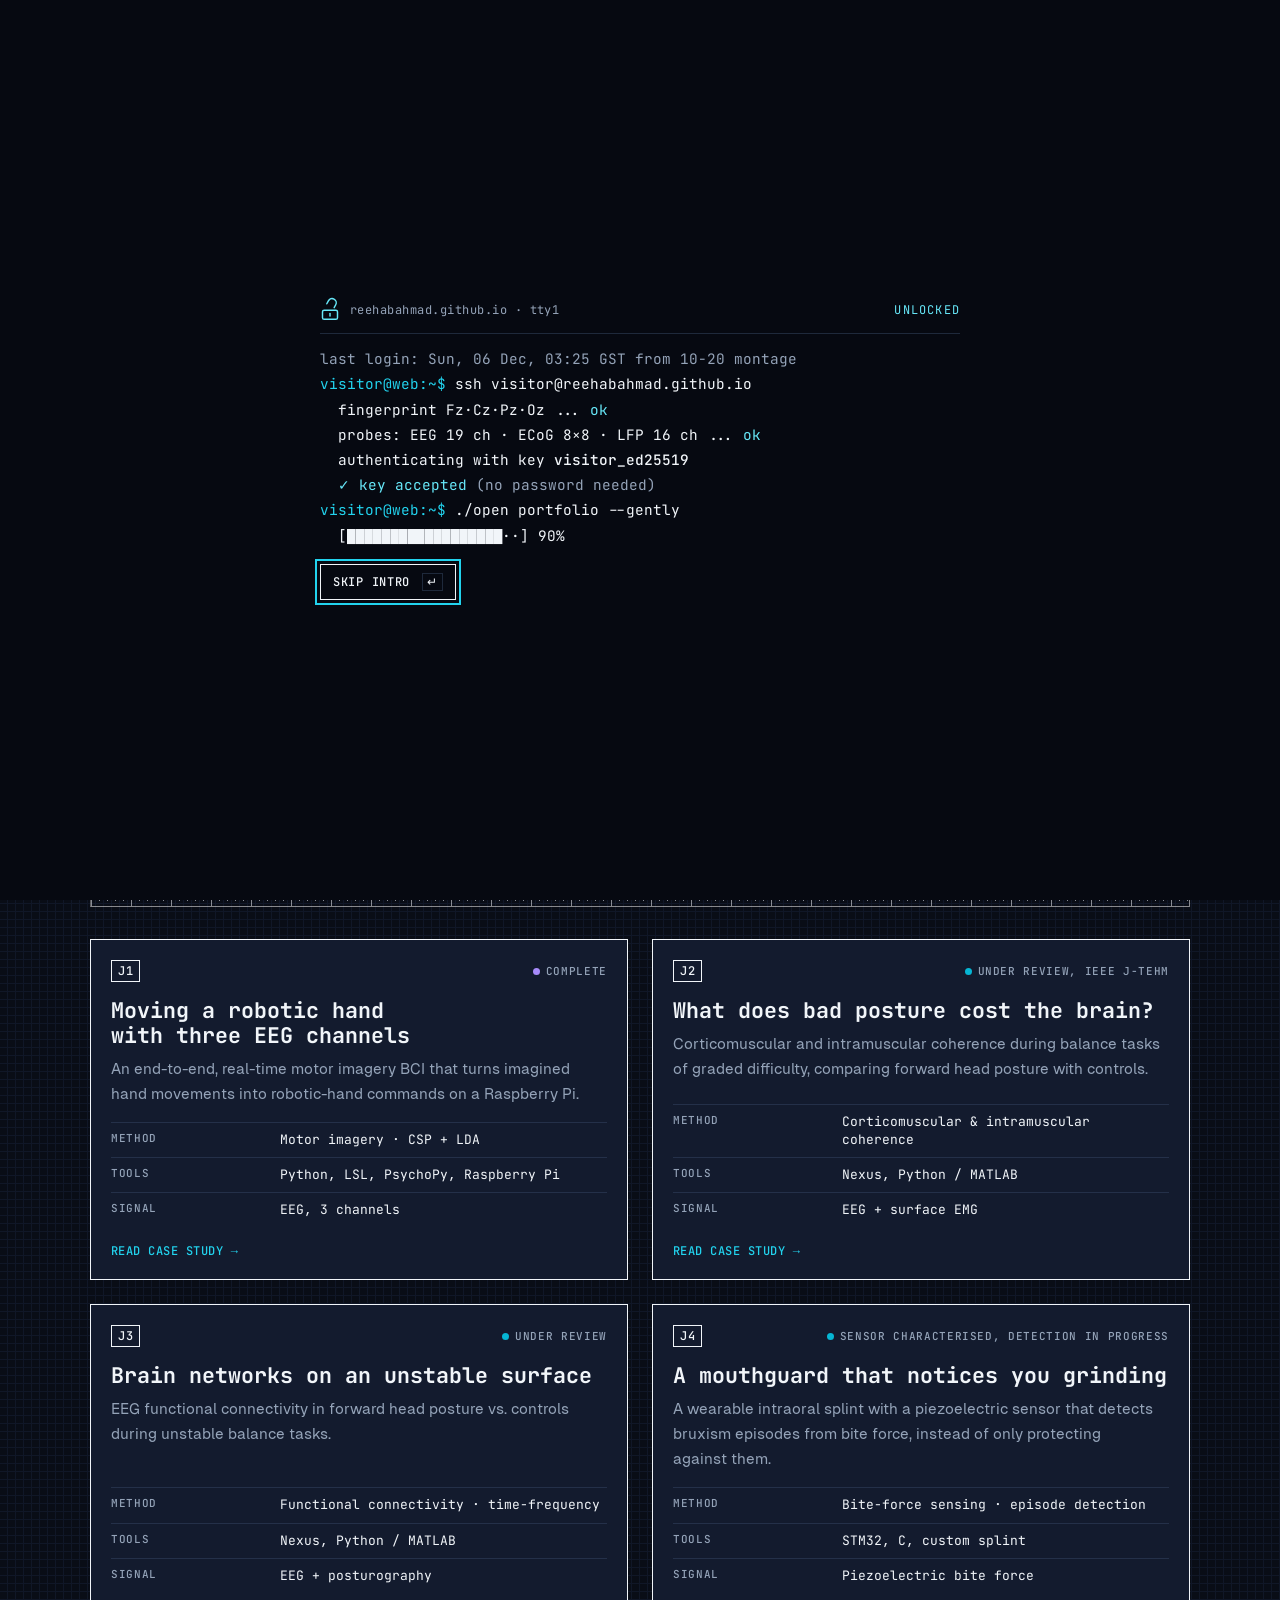
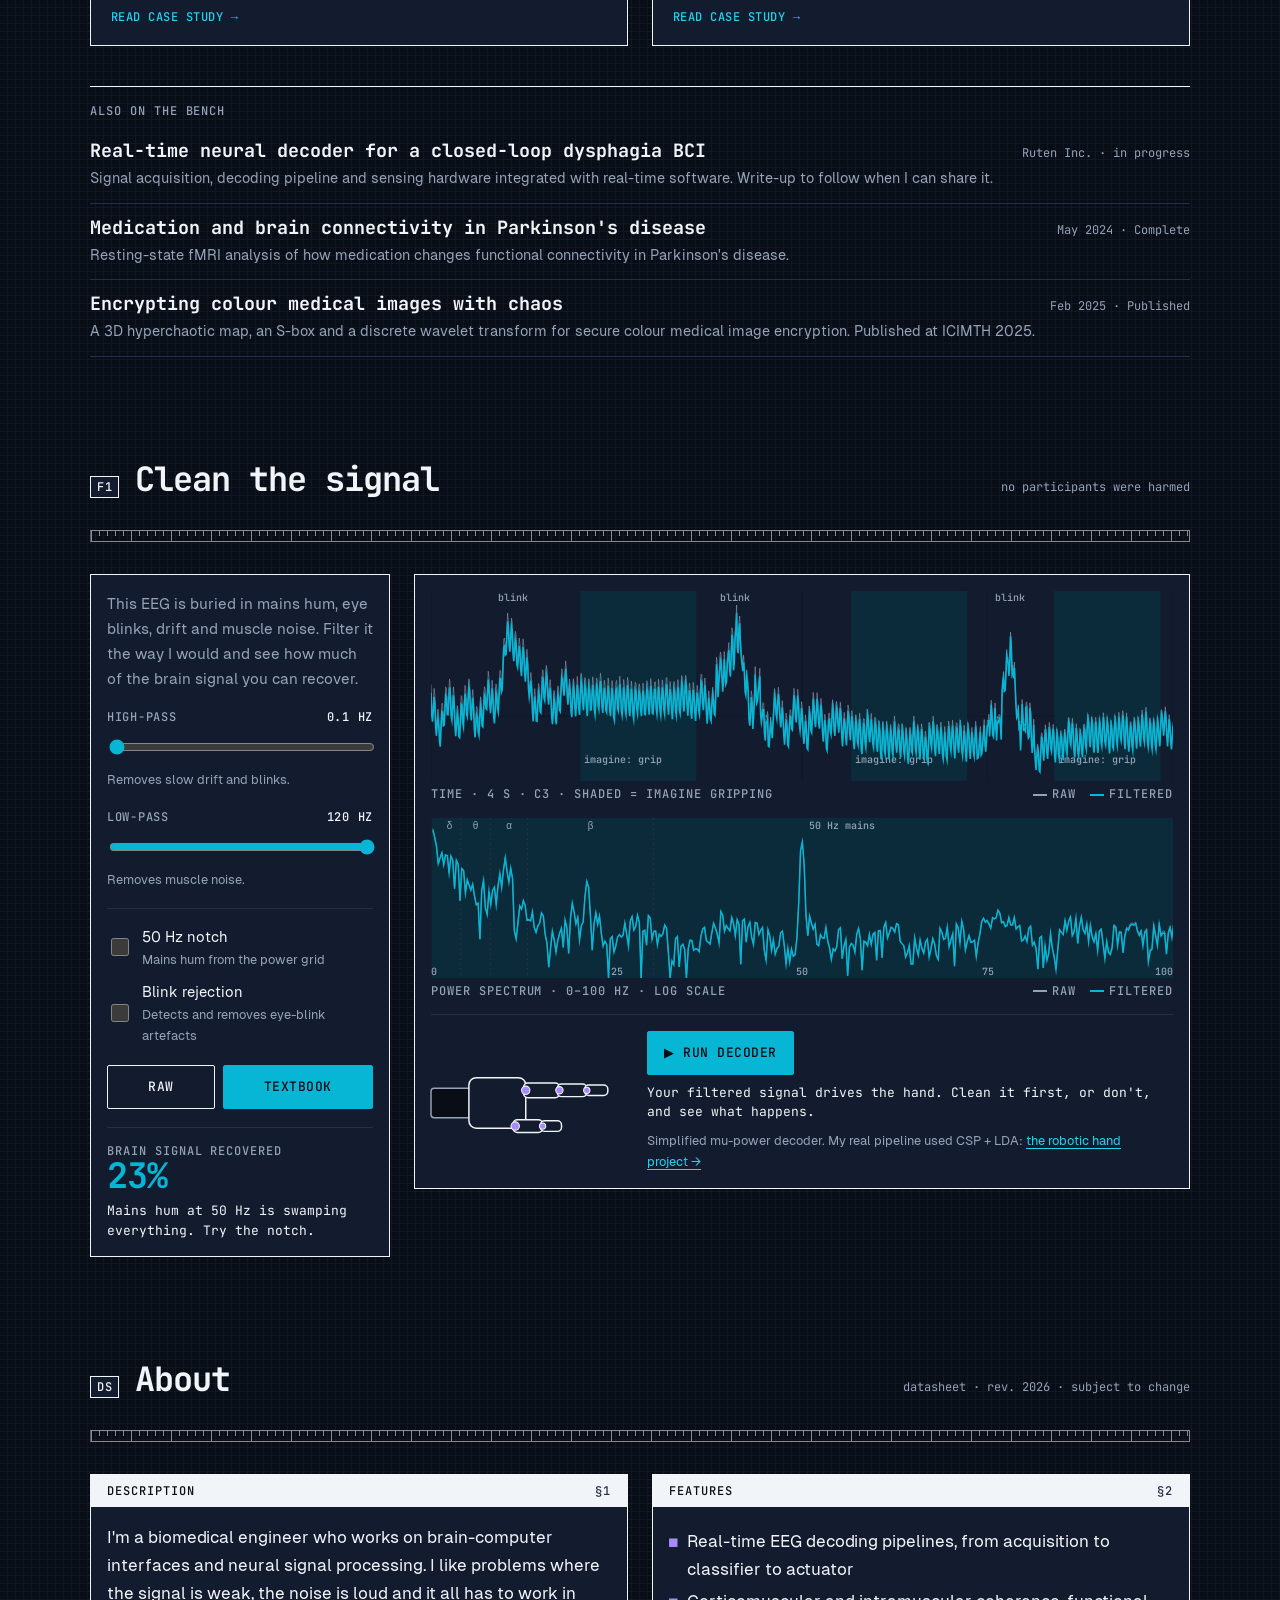
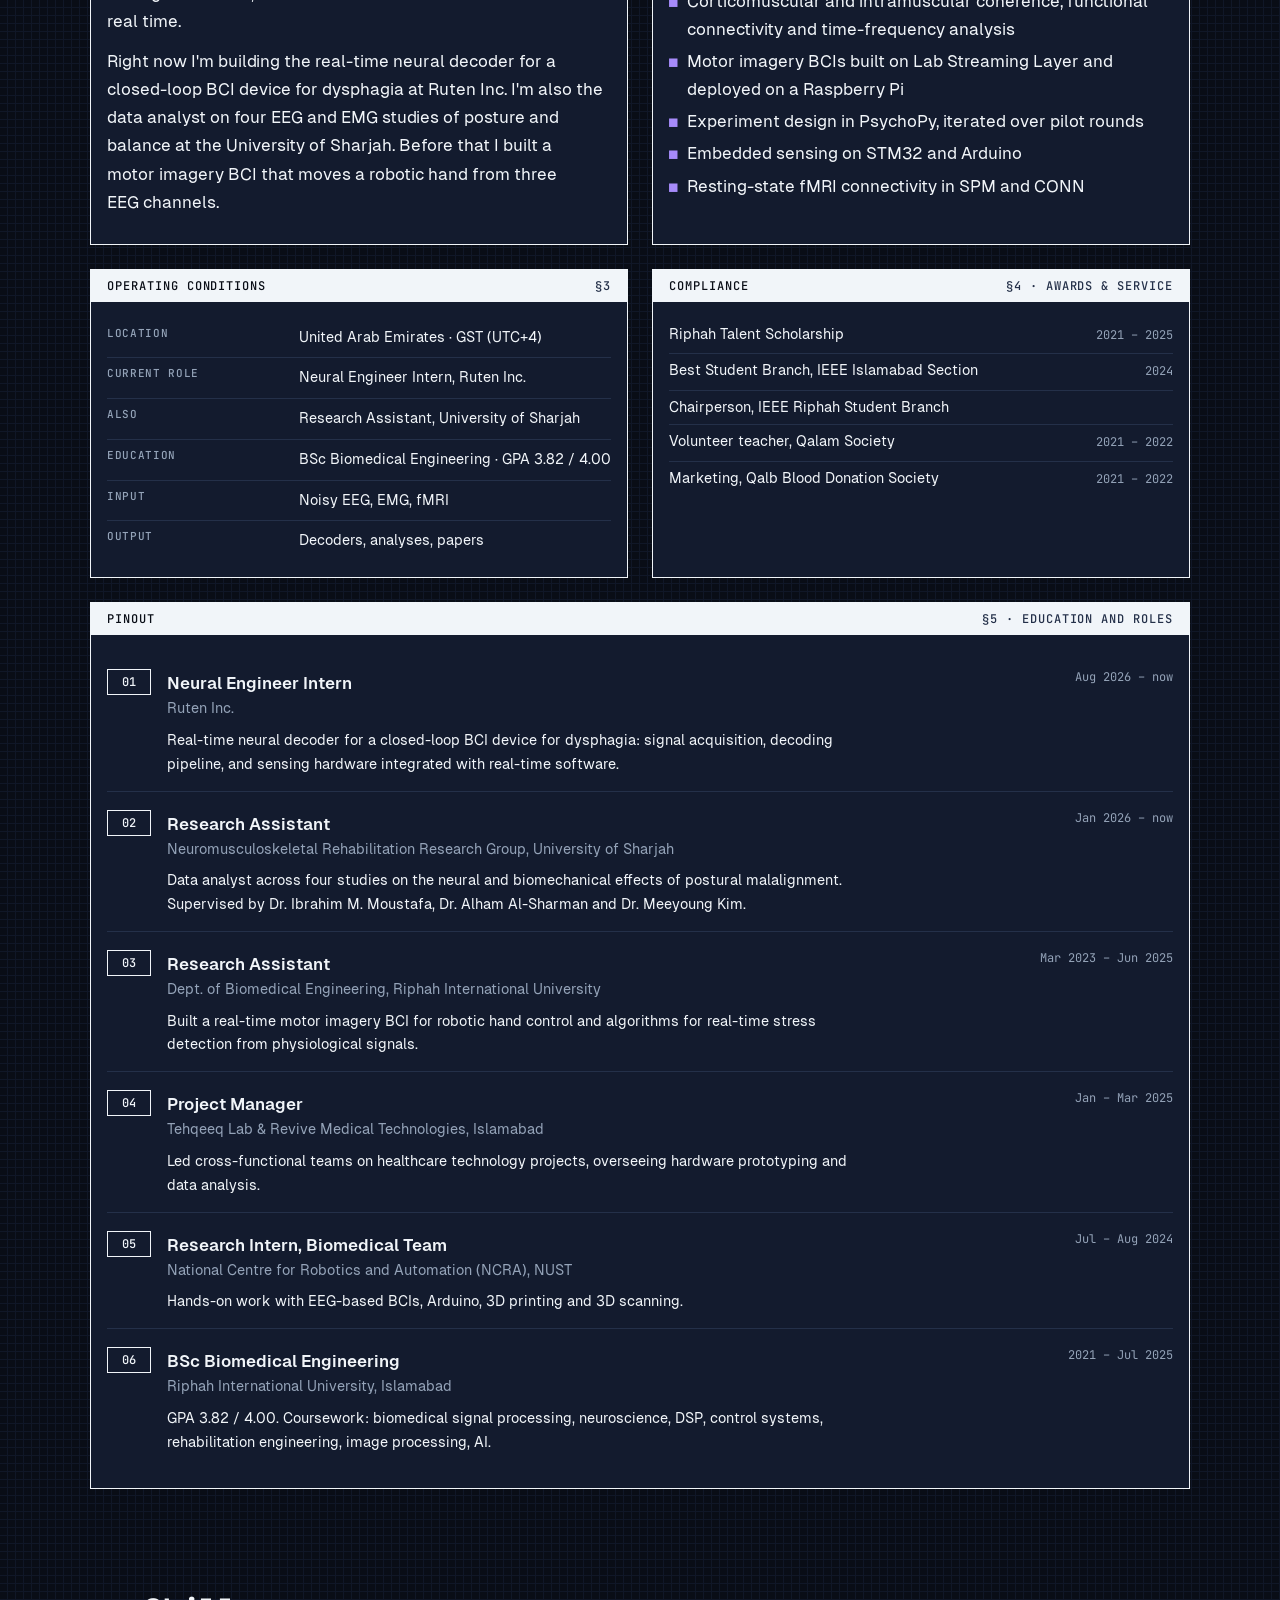
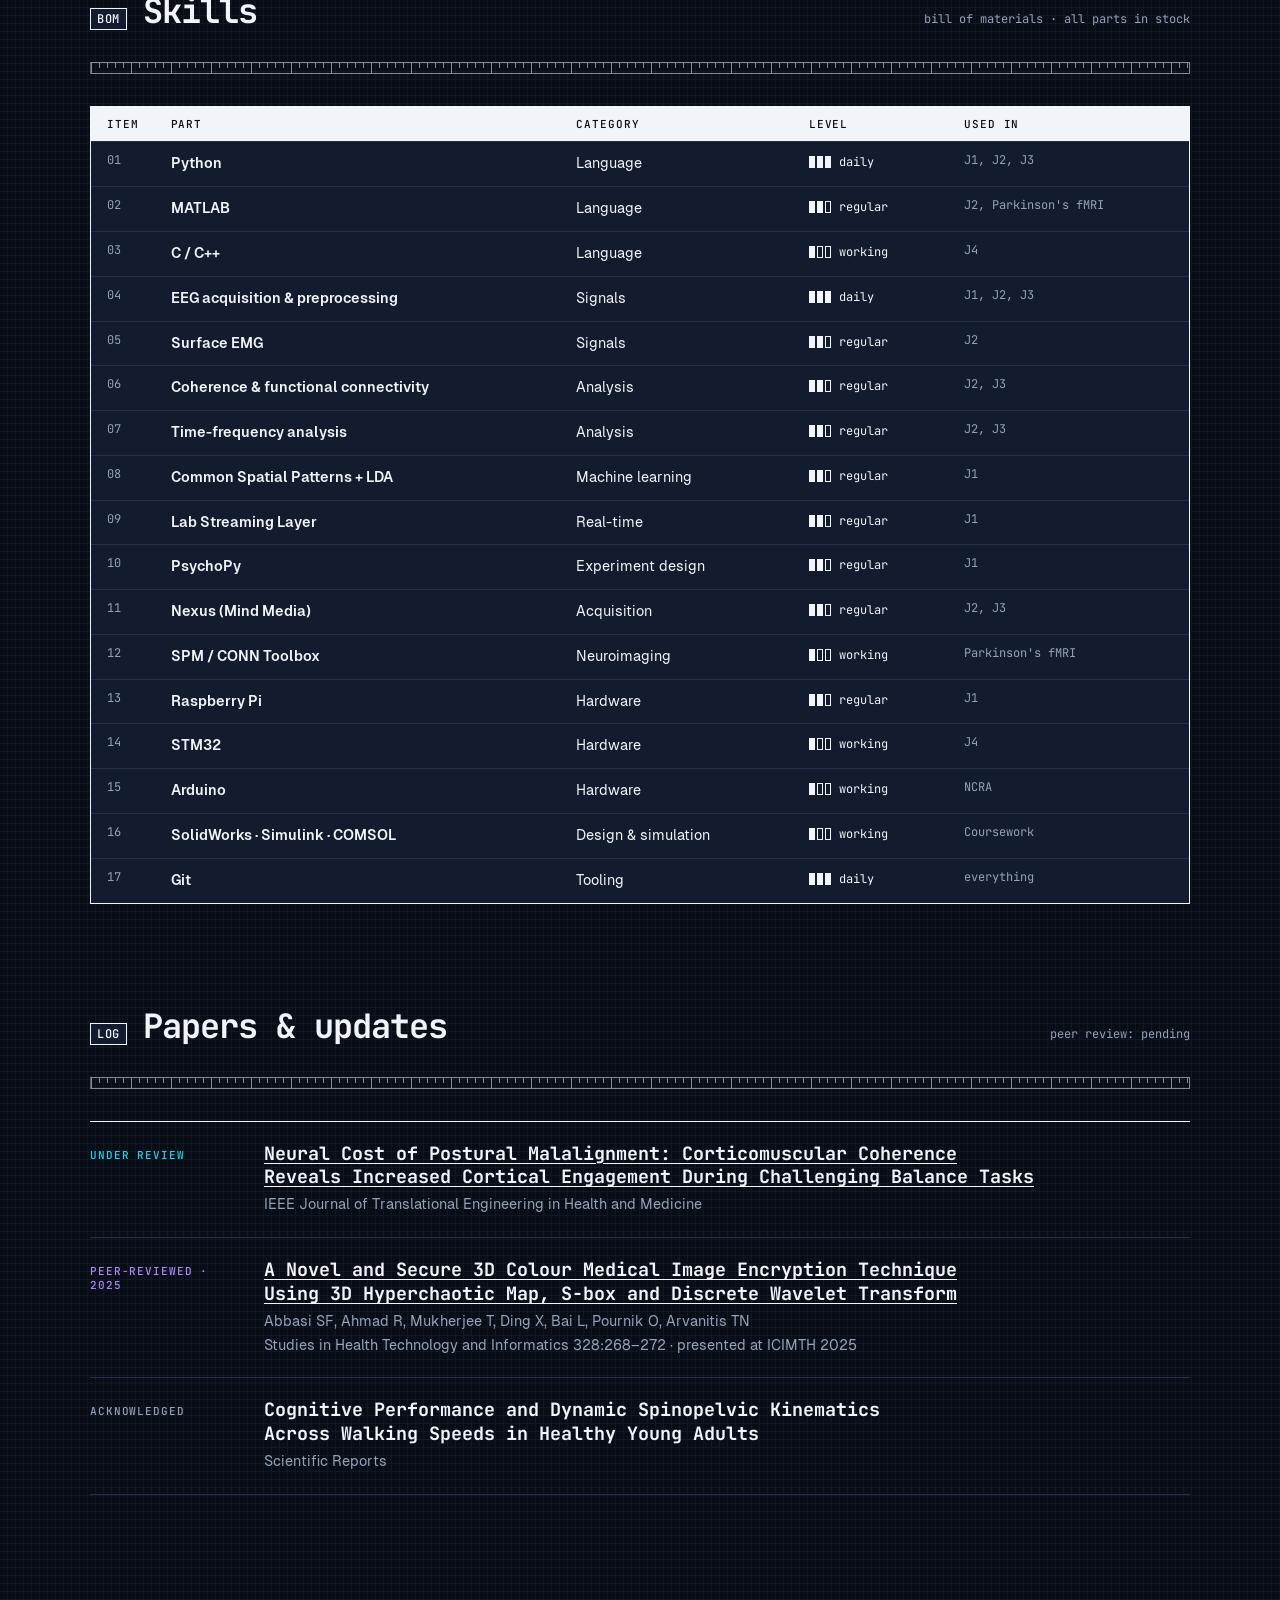
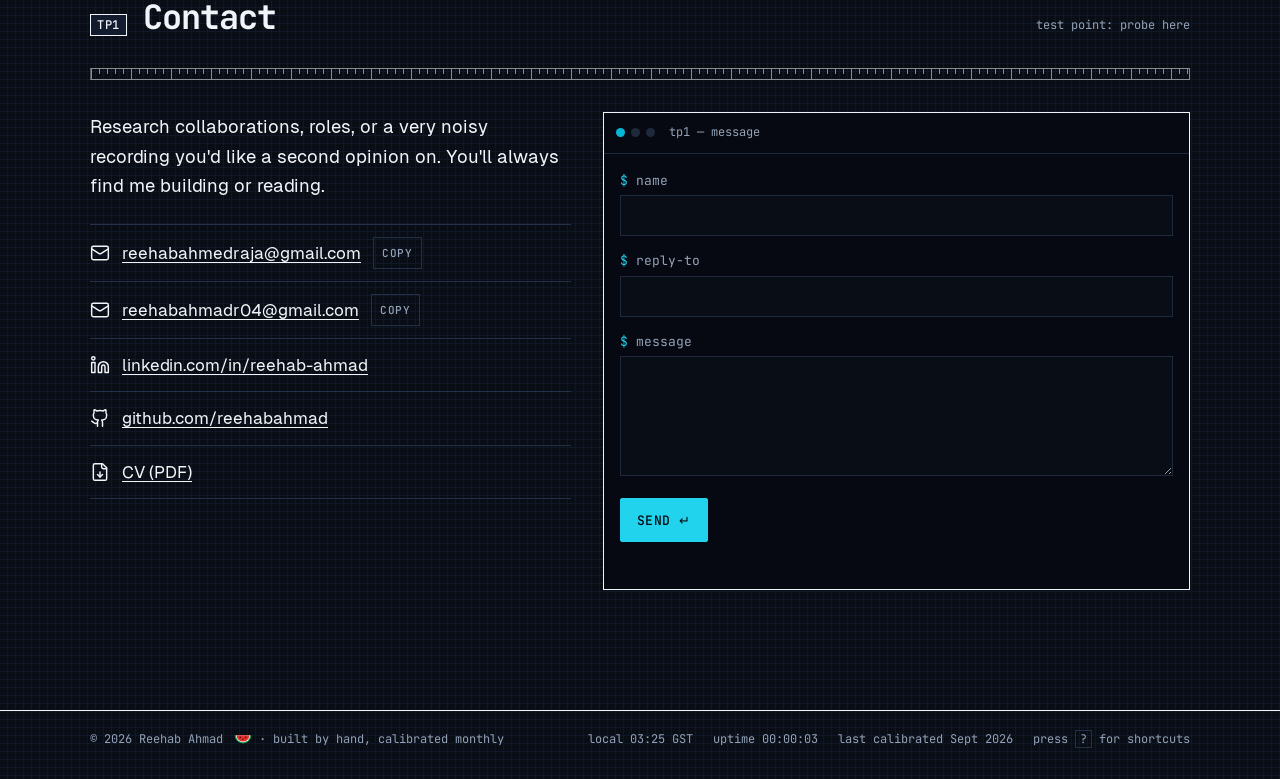
==== commit f6c94a6e: "Publish site" ====
--- a/index.html
+++ b/index.html
@@ -1,3 +1,3 @@
-<!DOCTYPE html><html lang="en"><head><meta charset="utf-8"><script>try{if(!sessionStorage.getItem("unlocked")&&!matchMedia("(prefers-reduced-motion: reduce)").matches)document.documentElement.classList.add("locked")}catch(e){}</script><meta name="viewport" content="width=device-width, initial-scale=1, viewport-fit=cover"><title>Reehab Ahmad · Neural Engineer</title><meta name="description" content="Reehab Ahmad is a neural engineer working on EEG, brain-computer interfaces and real-time signal processing. Case studies, papers and contact."><link rel="canonical" href="https://reehabahmad.github.io/"><link rel="icon" href="/favicon.svg" type="image/svg+xml"><link rel="sitemap" href="/sitemap-index.xml"><meta name="theme-color" content="#090d16"><meta property="og:type" content="website"><meta property="og:title" content="Reehab Ahmad · Neural Engineer"><meta property="og:description" content="Reehab Ahmad is a neural engineer working on EEG, brain-computer interfaces and real-time signal processing. Case studies, papers and contact."><meta property="og:url" content="https://reehabahmad.github.io/"><meta property="og:image" content="https://reehabahmad.github.io/og.png"><meta property="og:image:width" content="1200"><meta property="og:image:height" content="630"><meta name="twitter:card" content="summary_large_image"><script type="application/ld+json">{"@context":"https://schema.org","@type":"Person","name":"Reehab Ahmad","jobTitle":"Neural Engineer","url":"https://reehabahmad.github.io/","email":"mailto:reehabahmedraja@gmail.com","sameAs":["https://github.com/reehabahmad","https://www.linkedin.com/in/reehab-ahmad"],"knowsAbout":["EEG","Brain-computer interfaces","Biomedical signal processing","Functional connectivity"],"alumniOf":{"@type":"CollegeOrUniversity","name":"Riphah International University"},"address":{"@type":"PostalAddress","addressCountry":"AE"}}</script><link rel="stylesheet" href="/_astro/Base.BbL_5knH.css"></head><body><div class="lock" id="lock"><div class="lock-half lock-top" aria-hidden="true"></div><div class="lock-half lock-bottom" aria-hidden="true"></div><div class="lock-inner"><div class="lock-head" aria-hidden="true"><svg class="padlock" viewBox="0 0 24 24" fill="none" stroke="currentColor" stroke-width="1.75" stroke-linecap="round" stroke-linejoin="round"><path class="shackle" d="M7 11V7a5 5 0 0 1 10 0v4"></path><rect x="3" y="11" width="18" height="11" rx="2"></rect><path d="M12 15v3"></path></svg><span>reehabahmad.github.io · tty1</span><span class="lock-state" id="lock-state">locked</span></div><pre class="lock-term" id="lock-term" aria-hidden="true"></pre><button class="lock-skip" id="lock-skip" type="button">Skip intro <kbd>↵</kbd></button></div></div><script type="module">function e(){let e=document.documentElement,t=document.getElementById(`lock`);if(!t||!e.classList.contains(`locked`)){t?.remove();return}let n=document.getElementById(`lock-term`),r=document.getElementById(`lock-state`),i=document.getElementById(`lock-skip`),a=[{out:`<span class="dim">last login: ${new Date().toLocaleString(`en-GB`,{timeZone:`Asia/Dubai`,weekday:`short`,day:`2-digit`,month:`short`,hour:`2-digit`,minute:`2-digit`})} GST from 10-20 montage</span>`,wait:150},{cmd:`ssh visitor@reehabahmad.github.io`},{out:`  fingerprint Fz·Cz·Pz·Oz ... <span class="ok">ok</span>`,wait:120},{out:`  probes: EEG 19 ch · ECoG 8×8 · LFP 16 ch ... <span class="ok">ok</span>`,wait:120},{out:`  authenticating with key <b>visitor_ed25519</b>`,wait:150},{key:!0},{out:`  <span class="ok">✓ key accepted</span> <span class="dim">(no password needed)</span>`,wait:200},{cmd:`./open portfolio --gently`},{bar:!0},{out:`  <span class="ok">access granted.</span> welcome in.`,wait:300}],o=!1,s=[],c=e=>new Promise(t=>s.push(window.setTimeout(t,e))),l=(e=``)=>{let t=document.createElement(`div`);return t.innerHTML=e,n.append(t),t},u=()=>{if(!o){o=!0,s.forEach(clearTimeout);try{sessionStorage.setItem(`unlocked`,`1`)}catch{}t.classList.add(`unlocked`,`open`),r.textContent=`unlocked`,window.setTimeout(()=>{e.classList.remove(`locked`),t.remove()},650),removeEventListener(`keydown`,d)}},d=e=>{[`Enter`,`Escape`,` `].includes(e.key)&&(e.preventDefault(),u())};addEventListener(`keydown`,d),i.addEventListener(`click`,u),t.addEventListener(`click`,e=>{e.target!==i&&u()}),i.focus({preventScroll:!0}),(async()=>{for(let e of a){if(o)return;if(`cmd`in e){let t=l(`<span class="prompt">visitor@web:~$</span> `),n=document.createElement(`span`);t.append(n);let r=document.createElement(`i`);r.className=`caret`,t.append(r);for(let t of e.cmd)if(n.textContent+=t,await c(12+Math.random()*18),o)return;await c(110),r.remove()}else if(`out`in e)l(e.out),await c(e.wait??150);else if(`key`in e)t.classList.add(`unlocked`),r.textContent=`unlocked`,await c(150);else{let e=l();for(let t=0;t<=20;t++)if(e.textContent=`  [${`█`.repeat(t)}${`·`.repeat(20-t)}] ${Math.round(t/20*100)}%`,await c(16),o)return;await c(80)}}u()})()}e();</script><a class="skip" href="#main">Skip to content</a><header class="top"><div class="wrap"><a class="brand" href="/" data-probe="HOME · 0V · ok">Reehab Ahmad</a><nav aria-label="Primary"><a href="#work"><span>J</span>Work</a><a href="#lab"><span>F1</span>Lab</a><a href="#about"><span>DS</span>About</a><a href="#skills"><span>BOM</span>Skills</a><a href="#contact"><span>TP1</span>Contact</a><button class="led" id="led" type="button" aria-pressed="false" aria-label="Power LED: toggle debug view (D)" title="Debug view (D)"><i></i></button></nav></div></header><main id="main"><section class="hero" aria-labelledby="hero-title" data-ref="U1"><div class="wrap hero-grid"><div><span class="ref">U1 · Neural engineer</span><h1 id="hero-title">Reehab Ahmad</h1><p class="positioning">I work where the nervous system meets the circuit board.</p><p class="intro">Neural engineer building real-time EEG decoders and brain-computer interfaces. Currently at Ruten Inc. and the University of Sharjah.</p><div class="hero-actions"><a class="btn btn--primary" href="/cv.pdf" data-probe="CV · pdf · ok"><svg viewBox="0 0 24 24" fill="none" stroke="currentColor" stroke-width="1.75" stroke-linecap="round" stroke-linejoin="round" aria-hidden="true"><path d="M15 2H6a2 2 0 0 0-2 2v16a2 2 0 0 0 2 2h12a2 2 0 0 0 2-2V7Z"/><path d="M14 2v4a2 2 0 0 0 2 2h4"/><path d="M12 18v-6"/><path d="m9 15 3 3 3-3"/></svg> Download CV</a><a class="btn" href="#contact" data-probe="TP1 · 3.3V · ok">Contact</a><div class="icon-links"><a class="icon-link" href="https://github.com/reehabahmad" target="_blank" rel="noopener" aria-label="GitHub" data-probe="GH · link · ok"><svg viewBox="0 0 24 24" fill="none" stroke="currentColor" stroke-width="1.75" stroke-linecap="round" stroke-linejoin="round" aria-hidden="true"><path d="M15 22v-4a4.8 4.8 0 0 0-1-3.5c3 0 6-2 6-5.5.08-1.25-.27-2.48-1-3.5.28-1.15.28-2.35 0-3.5 0 0-1 0-3 1.5-2.64-.5-5.36-.5-8 0C6 2 5 2 5 2c-.3 1.15-.3 2.35 0 3.5A5.4 5.4 0 0 0 4 9c0 3.5 3 5.5 6 5.5-.39.49-.68 1.05-.85 1.65-.17.6-.22 1.23-.15 1.85v4"/><path d="M9 18c-4.51 2-5-2-7-2"/></svg></a><a class="icon-link" href="https://www.linkedin.com/in/reehab-ahmad" target="_blank" rel="noopener" aria-label="LinkedIn" data-probe="IN · link · ok"><svg viewBox="0 0 24 24" fill="none" stroke="currentColor" stroke-width="1.75" stroke-linecap="round" stroke-linejoin="round" aria-hidden="true"><path d="M16 8a6 6 0 0 1 6 6v7h-4v-7a2 2 0 0 0-2-2 2 2 0 0 0-2 2v7h-4v-7a6 6 0 0 1 6-6z"/><rect x="2" y="9" width="4" height="12"/><circle cx="4" cy="4" r="2"/></svg></a><a class="icon-link" href="mailto:reehabahmedraja@gmail.com" aria-label="Email reehabahmedraja@gmail.com" data-probe="MAIL · link · ok"><svg viewBox="0 0 24 24" fill="none" stroke="currentColor" stroke-width="1.75" stroke-linecap="round" stroke-linejoin="round" aria-hidden="true"><rect x="2" y="4" width="20" height="16" rx="2"/><path d="m22 7-8.97 5.7a1.94 1.94 0 0 1-2.06 0L2 7"/></svg></a></div></div></div><figure class="scope xhair" style="margin: 0"><div class="scope-bar"><p class="readout" id="readout" aria-live="polite">EEG · band: <b>alpha</b> · 8–12 Hz · live</p><div class="scope-controls"><div class="ladder"><div class="seg modes" role="group" aria-label="Recording method, from outside the skull to single neurons"><button type="button" data-mode="fnirs" aria-pressed="false" title="Functional near-infrared spectroscopy: blood oxygenation">fNIRS</button><button type="button" data-mode="eeg" aria-pressed="true" title="Scalp EEG">EEG</button><button type="button" data-mode="ecog" aria-pressed="false" title="ECoG / iEEG: an electrode grid on the cortical surface">ECoG</button><button type="button" data-mode="lfp" aria-pressed="false" title="Local field potentials from a laminar probe">LFP</button><button type="button" data-mode="spikes" aria-pressed="false" title="Single-neuron spikes">Spikes</button></div><span class="ladder-axis" aria-hidden="true"><span>scalp</span><span>neuron</span></span></div><div class="seg bands" role="group" aria-label="Frequency band"><button type="button" data-band="delta" aria-pressed="false" title="delta · 1–4 Hz">δ</button><button type="button" data-band="theta" aria-pressed="false" title="theta · 4–8 Hz">θ</button><button type="button" data-band="alpha" aria-pressed="true" title="alpha · 8–12 Hz">α</button><button type="button" data-band="beta" aria-pressed="false" title="beta · 13–30 Hz">β</button></div></div></div><div class="map-wrap"><canvas id="map" role="img" aria-label="A top-down head outline with 19 EEG electrodes at 10–20 positions, connected by lines whose strength drifts slowly to show functional connectivity."></canvas></div><figcaption class="scope-foot label"><span id="scope-caption">EEG · scalp potentials · ~5 cm · milliseconds · non-invasive</span><span id="scope-hint">hover to stimulate · click to switch band</span></figcaption></figure></div></section><script type="module" src="/_astro/Hero.astro_astro_type_script_index_0_lang.DmM1A_-x.js"></script><section class="sec" id="work" aria-labelledby="work-title" data-ref="J1–J4"><div class="wrap"><div class="sec-head"><span class="ref">J1–J4</span><h2 id="work-title">Selected work</h2><span class="aside">connectors: case studies inside</span></div><hr class="rule" aria-hidden="true" style="margin-bottom: 32px"><div class="cards"><article class="card" data-ref="J1" data-probe="J1 · 3.3V · ok"><div class="card-top"><span class="ref">J1</span><span class="status" data-state="done">Complete</span></div><h3><a href="/work/motor-imagery-bci/">Moving a robotic hand with three EEG channels</a></h3><p>An end-to-end, real-time motor imagery BCI that turns imagined hand movements into robotic-hand commands on a Raspberry Pi.</p><table class="spec"><tbody><tr><th scope="row">Method</th><td>Motor imagery · CSP + LDA</td></tr><tr><th scope="row">Tools</th><td>Python, LSL, PsychoPy, Raspberry Pi</td></tr><tr><th scope="row">Signal</th><td>EEG, 3 channels</td></tr></tbody></table><div class="card-foot"><span class="more" aria-hidden="true">Read case study →</span><span class="extra"></span></div></article><article class="card" data-ref="J2" data-probe="J2 · 3.3V · ok"><div class="card-top"><span class="ref">J2</span><span class="status" data-state="live">Under review, IEEE J-TEHM</span></div><h3><a href="/work/corticomuscular-coherence/">What does bad posture cost the brain?</a></h3><p>Corticomuscular and intramuscular coherence during balance tasks of graded difficulty, comparing forward head posture with controls.</p><table class="spec"><tbody><tr><th scope="row">Method</th><td>Corticomuscular &amp; intramuscular coherence</td></tr><tr><th scope="row">Tools</th><td>Nexus, Python / MATLAB</td></tr><tr><th scope="row">Signal</th><td>EEG + surface EMG</td></tr></tbody></table><div class="card-foot"><span class="more" aria-hidden="true">Read case study →</span><span class="extra"></span></div></article><article class="card" data-ref="J3" data-probe="J3 · 3.3V · ok"><div class="card-top"><span class="ref">J3</span><span class="status" data-state="live">Under review</span></div><h3><a href="/work/eeg-connectivity-balance/">Brain networks on an unstable surface</a></h3><p>EEG functional connectivity in forward head posture vs. controls during unstable balance tasks.</p><table class="spec"><tbody><tr><th scope="row">Method</th><td>Functional connectivity · time-frequency</td></tr><tr><th scope="row">Tools</th><td>Nexus, Python / MATLAB</td></tr><tr><th scope="row">Signal</th><td>EEG + posturography</td></tr></tbody></table><div class="card-foot"><span class="more" aria-hidden="true">Read case study →</span><span class="extra"></span></div></article><article class="card" data-ref="J4" data-probe="J4 · 3.3V · ok"><div class="card-top"><span class="ref">J4</span><span class="status" data-state="live">Sensor characterised, detection in progress</span></div><h3><a href="/work/smart-occlusal-splint/">A mouthguard that notices you grinding</a></h3><p>A wearable intraoral splint with a piezoelectric sensor that detects bruxism episodes from bite force, instead of only protecting against them.</p><table class="spec"><tbody><tr><th scope="row">Method</th><td>Bite-force sensing · episode detection</td></tr><tr><th scope="row">Tools</th><td>STM32, C, custom splint</td></tr><tr><th scope="row">Signal</th><td>Piezoelectric bite force</td></tr></tbody></table><div class="card-foot"><span class="more" aria-hidden="true">Read case study →</span><span class="extra"></span></div></article></div><div class="bench"><h3>Also on the bench</h3><ul><li><span style="font: 600 var(--step-1)/1.3 var(--font-display); color: var(--ink)">Real-time neural decoder for a closed-loop dysphagia BCI</span><span>Ruten Inc. · in progress</span><p>Signal acquisition, decoding pipeline and sensing hardware integrated with real-time software. Write-up to follow when I can share it.</p></li><li><a href="/work/parkinsons-fmri/">Medication and brain connectivity in Parkinson&#39;s disease</a><span>May 2024 · Complete</span><p>Resting-state fMRI analysis of how medication changes functional connectivity in Parkinson&#39;s disease.</p></li><li><a href="/work/medical-image-encryption/">Encrypting colour medical images with chaos</a><span>Feb 2025 · Published</span><p>A 3D hyperchaotic map, an S-box and a discrete wavelet transform for secure colour medical image encryption. Published at ICIMTH 2025.</p></li></ul></div></div></section><section class="sec" id="lab" aria-labelledby="lab-title" data-ref="F1"><div class="wrap"><div class="sec-head"><span class="ref">F1</span><h2 id="lab-title">Clean the signal</h2><span class="aside">no participants were harmed</span></div><hr class="rule" aria-hidden="true" style="margin-bottom: 32px"><div class="lab"><div class="lab-controls" data-ref="F1-A"><p class="lab-intro">This EEG is buried in mains hum, eye blinks, drift and muscle noise. Filter it the way I would and see how much of the brain signal you can recover.</p><div class="lab-field"><label for="lab-hp">High-pass <output id="lab-hp-out" for="lab-hp">0.1 Hz</output></label><input id="lab-hp" type="range" min="0.1" max="15" step="0.1" value="0.1" aria-valuetext="0.1 Hz"><small>Removes slow drift and blinks.</small></div><div class="lab-field"><label for="lab-lp">Low-pass <output id="lab-lp-out" for="lab-lp">120 Hz</output></label><input id="lab-lp" type="range" min="15" max="120" step="1" value="120" aria-valuetext="120 Hz"><small>Removes muscle noise.</small></div><div class="lab-toggles"><label class="lab-toggle"><input id="lab-notch" type="checkbox"><span>50 Hz notch <small>Mains hum from the power grid</small></span></label><label class="lab-toggle"><input id="lab-blink" type="checkbox"><span>Blink rejection <small>Detects and removes eye-blink artefacts</small></span></label></div><div class="lab-presets"><button class="btn" type="button" id="lab-raw">Raw</button><button class="btn btn--primary" type="button" id="lab-textbook">Textbook</button></div><div class="lab-score" aria-live="polite"><p class="label">Brain signal recovered</p><p class="pct" id="lab-pct">–</p><p class="note" id="lab-note"></p></div></div><div class="lab-plots" data-ref="F1-B"><figure class="lab-plot"><canvas id="lab-time" role="img" aria-label="About four seconds of EEG over the motor cortex, with three shaded moments where the participant imagines gripping. The raw recording is drawn faintly and the filtered signal on top; after running the decoder, a bar marks when it sent a grip command."></canvas><figcaption class="label"><span>Time · 4 s · C3 · shaded = imagine gripping</span><span class="lab-legend"><span><i style="background: var(--ink-muted)"></i>raw</span><span><i style="background: var(--accent)"></i>filtered</span></span></figcaption></figure><figure class="lab-plot"><canvas id="lab-freq" role="img" aria-label="Power spectrum from 0 to 100 hertz with the delta, theta, alpha and beta bands marked. The passband of the current filters is highlighted, and a spike at 50 hertz shows mains hum until the notch filter is on."></canvas><figcaption class="label"><span>Power spectrum · 0–100 Hz · log scale</span><span class="lab-legend"><span><i style="background: var(--ink-muted)"></i>raw</span><span><i style="background: var(--accent)"></i>filtered</span></span></figcaption></figure><div class="lab-robot" data-ref="F1-C"><svg class="hand" id="lab-hand" viewBox="0 0 190 110" role="img" aria-label="Robotic hand, open"><rect class="arm" x="0" y="42" width="40" height="28" rx="3"></rect><rect class="palm" x="36" y="32" width="54" height="48" rx="7"></rect><g class="j p1"><rect x="88" y="37" width="34" height="14" rx="4"></rect><circle cx="90" cy="44" r="4"></circle><g class="j p2"><rect x="120" y="38" width="28" height="12" rx="4"></rect><circle cx="122" cy="44" r="3.5"></circle><g class="j p3"><rect class="tip" x="146" y="39" width="22" height="10" rx="4"></rect><circle cx="148" cy="44" r="3"></circle></g></g></g><g class="j t1"><rect x="78" y="72" width="28" height="12" rx="4"></rect><circle cx="80" cy="78" r="4"></circle><g class="j t2"><rect class="tip" x="104" y="73" width="20" height="10" rx="4"></rect><circle cx="106" cy="78" r="3"></circle></g></g></svg><div class="lab-robot-ui"><button class="btn btn--primary" type="button" id="lab-run">▶ Run decoder</button><p class="lab-run-result" id="lab-run-result" aria-live="polite">Your filtered signal drives the hand. Clean it first, or don't, and see what happens.</p><p class="tiny">Simplified mu-power decoder. My real pipeline used CSP + LDA: <a href="/work/motor-imagery-bci/">the robotic hand project →</a></p></div></div></div></div></div></section><script type="module" src="/_astro/SignalLab.astro_astro_type_script_index_0_lang.CjI63Jmt.js"></script><section class="sec" id="about" aria-labelledby="about-title" data-ref="DS"><div class="wrap"><div class="sec-head"><span class="ref">DS</span><h2 id="about-title">About</h2><span class="aside">datasheet · rev. 2026 · subject to change</span></div><hr class="rule" aria-hidden="true" style="margin-bottom: 32px"><div class="ds"><div class="ds-block" data-ref="DS-1"><h3>Description <span>§1</span></h3><div class="ds-body"><p>I'm a biomedical engineer who works on brain-computer interfaces and neural signal processing. I like problems where the signal is weak, the noise is loud and it all has to work in real time.</p><p>Right now I'm building the real-time neural decoder for a closed-loop BCI device for dysphagia at Ruten Inc. I'm also the data analyst on four EEG and EMG studies of posture and balance at the University of Sharjah. Before that I built a motor imagery BCI that moves a robotic hand from three EEG channels.</p></div></div><div class="ds-block" data-ref="DS-2"><h3>Features <span>§2</span></h3><div class="ds-body"><ul><li>Real-time EEG decoding pipelines, from acquisition to classifier to actuator</li><li>Corticomuscular and intramuscular coherence, functional connectivity and time-frequency analysis</li><li>Motor imagery BCIs built on Lab Streaming Layer and deployed on a Raspberry Pi</li><li>Experiment design in PsychoPy, iterated over pilot rounds</li><li>Embedded sensing on STM32 and Arduino</li><li>Resting-state fMRI connectivity in SPM and CONN</li></ul></div></div><div class="ds-block" data-ref="DS-3"><h3>Operating conditions <span>§3</span></h3><div class="ds-body"><table class="kv"><tbody><tr><th scope="row">Location</th><td>United Arab Emirates · GST (UTC+4)</td></tr><tr><th scope="row">Current role</th><td>Neural Engineer Intern, Ruten Inc.</td></tr><tr><th scope="row">Also</th><td>Research Assistant, University of Sharjah</td></tr><tr><th scope="row">Education</th><td>BSc Biomedical Engineering · GPA 3.82 / 4.00</td></tr><tr><th scope="row">Input</th><td>Noisy EEG, EMG, fMRI</td></tr><tr><th scope="row">Output</th><td>Decoders, analyses, papers</td></tr></tbody></table></div></div><div class="ds-block" data-ref="DS-4"><h3>Compliance <span>§4 · awards &amp; service</span></h3><div class="ds-body"><table class="kv"><tbody><tr><th scope="row" style="width:auto; text-transform:none; letter-spacing:0; font-family: var(--font-body); font-size: 0.9rem; color: var(--ink)">Riphah Talent Scholarship</th><td class="mono" style="text-align:right; font-size:0.75rem; color: var(--ink-muted)">2021 – 2025</td></tr><tr><th scope="row" style="width:auto; text-transform:none; letter-spacing:0; font-family: var(--font-body); font-size: 0.9rem; color: var(--ink)">Best Student Branch, IEEE Islamabad Section</th><td class="mono" style="text-align:right; font-size:0.75rem; color: var(--ink-muted)">2024</td></tr><tr><th scope="row" style="width:auto; text-transform:none; letter-spacing:0; font-family: var(--font-body); font-size: 0.9rem; color: var(--ink)">Chairperson, IEEE Riphah Student Branch</th><td class="mono" style="text-align:right; font-size:0.75rem; color: var(--ink-muted)"></td></tr><tr><th scope="row" style="width:auto; text-transform:none; letter-spacing:0; font-family: var(--font-body); font-size: 0.9rem; color: var(--ink)">Volunteer teacher, Qalam Society</th><td class="mono" style="text-align:right; font-size:0.75rem; color: var(--ink-muted)">2021 – 2022</td></tr><tr><th scope="row" style="width:auto; text-transform:none; letter-spacing:0; font-family: var(--font-body); font-size: 0.9rem; color: var(--ink)">Marketing, Qalb Blood Donation Society</th><td class="mono" style="text-align:right; font-size:0.75rem; color: var(--ink-muted)">2021 – 2022</td></tr></tbody></table></div></div><div class="ds-block ds-wide" data-ref="DS-5"><h3>Pinout <span>§5 · education and roles</span></h3><div class="ds-body"><ol class="pins"><li><span class="pin" aria-hidden="true">01</span><div><b>Neural Engineer Intern</b><div class="org">Ruten Inc.</div></div><span class="when">Aug 2026 – now</span><p class="note">Real-time neural decoder for a closed-loop BCI device for dysphagia: signal acquisition, decoding pipeline, and sensing hardware integrated with real-time software.</p></li><li><span class="pin" aria-hidden="true">02</span><div><b>Research Assistant</b><div class="org">Neuromusculoskeletal Rehabilitation Research Group, University of Sharjah</div></div><span class="when">Jan 2026 – now</span><p class="note">Data analyst across four studies on the neural and biomechanical effects of postural malalignment. Supervised by Dr. Ibrahim M. Moustafa, Dr. Alham Al-Sharman and Dr. Meeyoung Kim.</p></li><li><span class="pin" aria-hidden="true">03</span><div><b>Research Assistant</b><div class="org">Dept. of Biomedical Engineering, Riphah International University</div></div><span class="when">Mar 2023 – Jun 2025</span><p class="note">Built a real-time motor imagery BCI for robotic hand control and algorithms for real-time stress detection from physiological signals.</p></li><li><span class="pin" aria-hidden="true">04</span><div><b>Project Manager</b><div class="org">Tehqeeq Lab &amp; Revive Medical Technologies, Islamabad</div></div><span class="when">Jan – Mar 2025</span><p class="note">Led cross-functional teams on healthcare technology projects, overseeing hardware prototyping and data analysis.</p></li><li><span class="pin" aria-hidden="true">05</span><div><b>Research Intern, Biomedical Team</b><div class="org">National Centre for Robotics and Automation (NCRA), NUST</div></div><span class="when">Jul – Aug 2024</span><p class="note">Hands-on work with EEG-based BCIs, Arduino, 3D printing and 3D scanning.</p></li><li><span class="pin" aria-hidden="true">06</span><div><b>BSc Biomedical Engineering</b><div class="org">Riphah International University, Islamabad</div></div><span class="when">2021 – Jul 2025</span><p class="note">GPA 3.82 / 4.00. Coursework: biomedical signal processing, neuroscience, DSP, control systems, rehabilitation engineering, image processing, AI.</p></li></ol></div></div></div></div></section><section class="sec" id="skills" aria-labelledby="skills-title" data-ref="BOM"><div class="wrap"><div class="sec-head"><span class="ref">BOM</span><h2 id="skills-title">Skills</h2><span class="aside">bill of materials · all parts in stock</span></div><hr class="rule" aria-hidden="true" style="margin-bottom: 32px"><div class="table-scroll"><table class="bom"><caption class="visually-hidden">Skills, with category, level of use and the projects they were used in</caption><thead><tr><th scope="col">Item</th><th scope="col">Part</th><th scope="col">Category</th><th scope="col">Level</th><th scope="col">Used in</th></tr></thead><tbody><tr><td>01</td><td class="part">Python</td><td>Language</td><td><span class="lvl"><i aria-hidden="true"><b class="on"></b><b class="on"></b><b class="on"></b></i>daily</span></td><td class="used">J1, J2, J3</td></tr><tr><td>02</td><td class="part">MATLAB</td><td>Language</td><td><span class="lvl"><i aria-hidden="true"><b class="on"></b><b class="on"></b><b class></b></i>regular</span></td><td class="used">J2, Parkinson&#39;s fMRI</td></tr><tr><td>03</td><td class="part">C / C++</td><td>Language</td><td><span class="lvl"><i aria-hidden="true"><b class="on"></b><b class></b><b class></b></i>working</span></td><td class="used">J4</td></tr><tr><td>04</td><td class="part">EEG acquisition &amp; preprocessing</td><td>Signals</td><td><span class="lvl"><i aria-hidden="true"><b class="on"></b><b class="on"></b><b class="on"></b></i>daily</span></td><td class="used">J1, J2, J3</td></tr><tr><td>05</td><td class="part">Surface EMG</td><td>Signals</td><td><span class="lvl"><i aria-hidden="true"><b class="on"></b><b class="on"></b><b class></b></i>regular</span></td><td class="used">J2</td></tr><tr><td>06</td><td class="part">Coherence &amp; functional connectivity</td><td>Analysis</td><td><span class="lvl"><i aria-hidden="true"><b class="on"></b><b class="on"></b><b class></b></i>regular</span></td><td class="used">J2, J3</td></tr><tr><td>07</td><td class="part">Time-frequency analysis</td><td>Analysis</td><td><span class="lvl"><i aria-hidden="true"><b class="on"></b><b class="on"></b><b class></b></i>regular</span></td><td class="used">J2, J3</td></tr><tr><td>08</td><td class="part">Common Spatial Patterns + LDA</td><td>Machine learning</td><td><span class="lvl"><i aria-hidden="true"><b class="on"></b><b class="on"></b><b class></b></i>regular</span></td><td class="used">J1</td></tr><tr><td>09</td><td class="part">Lab Streaming Layer</td><td>Real-time</td><td><span class="lvl"><i aria-hidden="true"><b class="on"></b><b class="on"></b><b class></b></i>regular</span></td><td class="used">J1</td></tr><tr><td>10</td><td class="part">PsychoPy</td><td>Experiment design</td><td><span class="lvl"><i aria-hidden="true"><b class="on"></b><b class="on"></b><b class></b></i>regular</span></td><td class="used">J1</td></tr><tr><td>11</td><td class="part">Nexus (Mind Media)</td><td>Acquisition</td><td><span class="lvl"><i aria-hidden="true"><b class="on"></b><b class="on"></b><b class></b></i>regular</span></td><td class="used">J2, J3</td></tr><tr><td>12</td><td class="part">SPM / CONN Toolbox</td><td>Neuroimaging</td><td><span class="lvl"><i aria-hidden="true"><b class="on"></b><b class></b><b class></b></i>working</span></td><td class="used">Parkinson&#39;s fMRI</td></tr><tr><td>13</td><td class="part">Raspberry Pi</td><td>Hardware</td><td><span class="lvl"><i aria-hidden="true"><b class="on"></b><b class="on"></b><b class></b></i>regular</span></td><td class="used">J1</td></tr><tr><td>14</td><td class="part">STM32</td><td>Hardware</td><td><span class="lvl"><i aria-hidden="true"><b class="on"></b><b class></b><b class></b></i>working</span></td><td class="used">J4</td></tr><tr><td>15</td><td class="part">Arduino</td><td>Hardware</td><td><span class="lvl"><i aria-hidden="true"><b class="on"></b><b class></b><b class></b></i>working</span></td><td class="used">NCRA</td></tr><tr><td>16</td><td class="part">SolidWorks · Simulink · COMSOL</td><td>Design &amp; simulation</td><td><span class="lvl"><i aria-hidden="true"><b class="on"></b><b class></b><b class></b></i>working</span></td><td class="used">Coursework</td></tr><tr><td>17</td><td class="part">Git</td><td>Tooling</td><td><span class="lvl"><i aria-hidden="true"><b class="on"></b><b class="on"></b><b class="on"></b></i>daily</span></td><td class="used">everything</td></tr></tbody></table></div></div></section><section class="sec" id="log" aria-labelledby="log-title" data-ref="LOG"><div class="wrap"><div class="sec-head"><span class="ref">LOG</span><h2 id="log-title">Papers &amp; updates</h2><span class="aside">peer review: pending</span></div><hr class="rule" aria-hidden="true" style="margin-bottom: 32px"><ol class="log"><li><span class="kind" data-k="Under review">Under review</span><div><h3><a href="/work/corticomuscular-coherence/">Neural Cost of Postural Malalignment: Corticomuscular Coherence Reveals Increased Cortical Engagement During Challenging Balance Tasks</a></h3><p>IEEE Journal of Translational Engineering in Health and Medicine</p></div></li><li><span class="kind" data-k="Peer-reviewed">Peer-reviewed · 2025</span><div><h3><a href="https://doi.org/10.3233/SHTI250717" target="_blank" rel="noopener">A Novel and Secure 3D Colour Medical Image Encryption Technique Using 3D Hyperchaotic Map, S-box and Discrete Wavelet Transform</a></h3><p>Abbasi SF, Ahmad R, Mukherjee T, Ding X, Bai L, Pournik O, Arvanitis TN</p><p>Studies in Health Technology and Informatics 328:268–272 · presented at ICIMTH 2025</p></div></li><li><span class="kind" data-k="Acknowledged">Acknowledged</span><div><h3>Cognitive Performance and Dynamic Spinopelvic Kinematics Across Walking Speeds in Healthy Young Adults</h3><p>Scientific Reports</p></div></li></ol></div></section><section class="sec" id="contact" aria-labelledby="contact-title" data-ref="TP1"><div class="wrap"><div class="sec-head"><span class="ref">TP1</span><h2 id="contact-title">Contact</h2><span class="aside">test point: probe here</span></div><hr class="rule" aria-hidden="true" style="margin-bottom: 32px"><div class="contact-grid"><div><p class="contact-lead">Research collaborations, roles, or a very noisy recording you'd like a second opinion on. You'll always find me building or reading.</p><ul class="channels"><li><svg viewBox="0 0 24 24" fill="none" stroke="currentColor" stroke-width="1.75" stroke-linecap="round" stroke-linejoin="round" aria-hidden="true"><rect x="2" y="4" width="20" height="16" rx="2"/><path d="m22 7-8.97 5.7a1.94 1.94 0 0 1-2.06 0L2 7"/></svg><a href="mailto:reehabahmedraja@gmail.com">reehabahmedraja@gmail.com</a><button class="copy" type="button" data-copy="reehabahmedraja@gmail.com">Copy</button></li><li><svg viewBox="0 0 24 24" fill="none" stroke="currentColor" stroke-width="1.75" stroke-linecap="round" stroke-linejoin="round" aria-hidden="true"><rect x="2" y="4" width="20" height="16" rx="2"/><path d="m22 7-8.97 5.7a1.94 1.94 0 0 1-2.06 0L2 7"/></svg><a href="mailto:reehabahmadr04@gmail.com">reehabahmadr04@gmail.com</a><button class="copy" type="button" data-copy="reehabahmadr04@gmail.com">Copy</button></li><li><svg viewBox="0 0 24 24" fill="none" stroke="currentColor" stroke-width="1.75" stroke-linecap="round" stroke-linejoin="round" aria-hidden="true"><path d="M16 8a6 6 0 0 1 6 6v7h-4v-7a2 2 0 0 0-2-2 2 2 0 0 0-2 2v7h-4v-7a6 6 0 0 1 6-6z"/><rect x="2" y="9" width="4" height="12"/><circle cx="4" cy="4" r="2"/></svg><a href="https://www.linkedin.com/in/reehab-ahmad" target="_blank" rel="noopener">linkedin.com/in/reehab-ahmad</a></li><li><svg viewBox="0 0 24 24" fill="none" stroke="currentColor" stroke-width="1.75" stroke-linecap="round" stroke-linejoin="round" aria-hidden="true"><path d="M15 22v-4a4.8 4.8 0 0 0-1-3.5c3 0 6-2 6-5.5.08-1.25-.27-2.48-1-3.5.28-1.15.28-2.35 0-3.5 0 0-1 0-3 1.5-2.64-.5-5.36-.5-8 0C6 2 5 2 5 2c-.3 1.15-.3 2.35 0 3.5A5.4 5.4 0 0 0 4 9c0 3.5 3 5.5 6 5.5-.39.49-.68 1.05-.85 1.65-.17.6-.22 1.23-.15 1.85v4"/><path d="M9 18c-4.51 2-5-2-7-2"/></svg><a href="https://github.com/reehabahmad" target="_blank" rel="noopener">github.com/reehabahmad</a></li><li><svg viewBox="0 0 24 24" fill="none" stroke="currentColor" stroke-width="1.75" stroke-linecap="round" stroke-linejoin="round" aria-hidden="true"><path d="M15 2H6a2 2 0 0 0-2 2v16a2 2 0 0 0 2 2h12a2 2 0 0 0 2-2V7Z"/><path d="M14 2v4a2 2 0 0 0 2 2h4"/><path d="M12 18v-6"/><path d="m9 15 3 3 3-3"/></svg><a href="/cv.pdf">CV (PDF)</a></li></ul></div><div class="term"><div class="term-bar" aria-hidden="true"><i></i><i></i><i></i><span>tp1 — message</span></div><form id="contact-form" data-email="reehabahmedraja@gmail.com" novalidate><div><label for="c-name">name</label><input id="c-name" name="name" autocomplete="name" required></div><div><label for="c-email">reply-to</label><input id="c-email" name="email" type="email" autocomplete="email" required></div><div><label for="c-msg">message</label><textarea id="c-msg" name="message" required></textarea></div><button class="btn" type="submit">Send ↵</button><p class="term-out" id="c-out" role="status" aria-live="polite"></p></form></div></div></div></section><script type="module">function e(){let e=document.getElementById(`contact-form`);if(!e)return;let t=document.getElementById(`c-out`),n=e.dataset.email;e.addEventListener(`submit`,async r=>{r.preventDefault();let i=Object.fromEntries(new FormData(e)),a=[`name`,`email`,`message`].find(e=>!i[e]?.trim());if(a){t.textContent=`> error: ${a===`email`?`reply-to`:a} is empty`,e.elements.namedItem(a).focus();return}if(!/^[^\s@]+@[^\s@]+\.[^\s@]+$/.test(i.email)){t.textContent=`> error: reply-to doesn't look like an email address`,e.elements.namedItem(`email`).focus();return}{let e=`${i.message}\n\n— ${i.name} (${i.email})`;location.href=`mailto:${n}?subject=${encodeURIComponent(`Hello from ${i.name}`)}&body=${encodeURIComponent(e)}`,t.textContent=`> opening your email app. If nothing opens, write to ${n}.`;return}})}e();</script></main><footer class="foot"><div class="wrap"><span>© 2026 Reehab Ahmad · built by hand, calibrated monthly</span><div class="readouts" aria-label="Instrument readouts"><span>local <span id="clock">--:--</span> GST</span><span>uptime <span id="uptime">00:00:00</span></span><span>last calibrated Sept 2026</span><span>press <kbd>?</kbd> for shortcuts</span></div><p class="solidarity"><svg viewBox="0 0 32 20" aria-hidden="true"><path d="M1 2 A15 15 0 0 0 31 2 Z" fill="#149954"></path><path d="M3.4 2 A12.6 12.6 0 0 0 28.6 2 Z" fill="#ffffff"></path><path d="M4.6 2 A11.4 11.4 0 0 0 27.4 2 Z" fill="#e4312b"></path><ellipse cx="11" cy="6" rx="0.9" ry="1.5" fill="#000000"></ellipse><ellipse cx="16" cy="9" rx="0.9" ry="1.5" fill="#000000"></ellipse><ellipse cx="21" cy="6" rx="0.9" ry="1.5" fill="#000000"></ellipse></svg><span>Free Palestine</span></p></div></footer><div class="probe" id="probe" aria-hidden="true"></div><dialog id="keys" aria-labelledby="keys-title"><h2 id="keys-title">Shortcuts</h2><dl><dt><kbd>D</kbd></dt><dd>Toggle debug view (schematic mode)</dd><dt><kbd>?</kbd></dt><dd>Show this list</dd><dt><kbd>Esc</kbd></dt><dd>Close</dd></dl><form method="dialog"><button class="btn">Close</button></form></dialog><script type="module">var e=document.documentElement,t=document.getElementById(`led`),n=()=>document.querySelectorAll(`[data-ref]`).forEach(e=>{let t=e.getBoundingClientRect();e.dataset.dim=`${Math.round(t.width)}×${Math.round(t.height)}`}),r=r=>{e.classList.toggle(`debug`,r),t?.setAttribute(`aria-pressed`,String(r)),r&&n()};t?.addEventListener(`click`,()=>r(!e.classList.contains(`debug`))),addEventListener(`resize`,()=>{e.classList.contains(`debug`)&&n()});var i=document.getElementById(`keys`);addEventListener(`keydown`,t=>{let n=t.target;t.metaKey||t.ctrlKey||t.altKey||/input|textarea|select/i.test(n.tagName)||n.isContentEditable||(t.key===`d`||t.key===`D`?r(!e.classList.contains(`debug`)):t.key===`?`&&(i?.open?i.close():i?.showModal()))});var a=document.getElementById(`probe`);a&&matchMedia(`(pointer: fine)`).matches&&(e.classList.add(`has-probe`),addEventListener(`pointermove`,e=>{let t=e.target.closest(`[data-probe], a, button`);if(!t){a.classList.remove(`on`);return}a.textContent=t.dataset.probe??(t.tagName===`A`?`TP · link · ok`:`SW · button · ok`),a.style.transform=`translate(${e.clientX+14}px, ${e.clientY+16}px)`,a.classList.add(`on`)},{passive:!0}),document.addEventListener(`pointerleave`,()=>a.classList.remove(`on`)));var o=document.getElementById(`clock`),s=document.getElementById(`uptime`),c=Date.now(),l=()=>{if(o&&(o.textContent=new Date().toLocaleTimeString(`en-GB`,{timeZone:`Asia/Dubai`,hour:`2-digit`,minute:`2-digit`})),s){let e=Math.floor((Date.now()-c)/1e3);s.textContent=[e/3600,e/60%60,e%60].map(e=>String(Math.floor(e)).padStart(2,`0`)).join(`:`)}};l(),setInterval(l,1e3),document.querySelectorAll(`[data-copy]`).forEach(e=>e.addEventListener(`click`,async()=>{try{await navigator.clipboard.writeText(e.dataset.copy),e.textContent=`Copied`}catch{getSelection()?.selectAllChildren(e.previousElementSibling),e.textContent=`Selected`}setTimeout(()=>e.textContent=`Copy`,1600)}));var u=document.querySelector(`.progress`);if(u){let e=()=>{let e=document.documentElement.scrollHeight-innerHeight;u.style.transform=`scaleX(${e>0?scrollY/e:0})`};addEventListener(`scroll`,e,{passive:!0}),e()}console.log(`%c⌁ Hello, fellow engineer.%c
+<!DOCTYPE html><html lang="en"><head><meta charset="utf-8"><script>try{if(!sessionStorage.getItem("unlocked")&&!matchMedia("(prefers-reduced-motion: reduce)").matches)document.documentElement.classList.add("locked")}catch(e){}</script><meta name="viewport" content="width=device-width, initial-scale=1, viewport-fit=cover"><title>Reehab Ahmad · Neural Engineer</title><meta name="description" content="Reehab Ahmad is a neural engineer working on EEG, brain-computer interfaces and real-time signal processing. Case studies, papers and contact."><link rel="canonical" href="https://reehabahmad.github.io/"><link rel="icon" href="/favicon.svg" type="image/svg+xml"><link rel="sitemap" href="/sitemap-index.xml"><meta name="theme-color" content="#090d16"><meta property="og:type" content="website"><meta property="og:title" content="Reehab Ahmad · Neural Engineer"><meta property="og:description" content="Reehab Ahmad is a neural engineer working on EEG, brain-computer interfaces and real-time signal processing. Case studies, papers and contact."><meta property="og:url" content="https://reehabahmad.github.io/"><meta property="og:image" content="https://reehabahmad.github.io/og.png"><meta property="og:image:width" content="1200"><meta property="og:image:height" content="630"><meta name="twitter:card" content="summary_large_image"><script type="application/ld+json">{"@context":"https://schema.org","@type":"Person","name":"Reehab Ahmad","jobTitle":"Neural Engineer","url":"https://reehabahmad.github.io/","email":"mailto:reehabahmedraja@gmail.com","sameAs":["https://github.com/reehabahmad","https://www.linkedin.com/in/reehab-ahmad"],"knowsAbout":["EEG","Brain-computer interfaces","Biomedical signal processing","Functional connectivity"],"alumniOf":{"@type":"CollegeOrUniversity","name":"Riphah International University"},"address":{"@type":"PostalAddress","addressCountry":"AE"}}</script><link rel="stylesheet" href="/_astro/Base.DhE6yoQc.css"></head><body><div class="lock" id="lock"><div class="lock-half lock-top" aria-hidden="true"></div><div class="lock-half lock-bottom" aria-hidden="true"></div><div class="lock-inner"><div class="lock-head" aria-hidden="true"><svg class="padlock" viewBox="0 0 24 24" fill="none" stroke="currentColor" stroke-width="1.75" stroke-linecap="round" stroke-linejoin="round"><path class="shackle" d="M7 11V7a5 5 0 0 1 10 0v4"></path><rect x="3" y="11" width="18" height="11" rx="2"></rect><path d="M12 15v3"></path></svg><span>reehabahmad.github.io · tty1</span><span class="lock-state" id="lock-state">locked</span></div><pre class="lock-term" id="lock-term" aria-hidden="true"></pre><button class="lock-skip" id="lock-skip" type="button">Skip intro <kbd>↵</kbd></button></div></div><script type="module">function e(){let e=document.documentElement,t=document.getElementById(`lock`);if(!t||!e.classList.contains(`locked`)){t?.remove();return}let n=document.getElementById(`lock-term`),r=document.getElementById(`lock-state`),i=document.getElementById(`lock-skip`),a=[{out:`<span class="dim">last login: ${new Date().toLocaleString(`en-GB`,{timeZone:`Asia/Dubai`,weekday:`short`,day:`2-digit`,month:`short`,hour:`2-digit`,minute:`2-digit`})} GST from 10-20 montage</span>`,wait:150},{cmd:`ssh visitor@reehabahmad.github.io`},{out:`  fingerprint Fz·Cz·Pz·Oz ... <span class="ok">ok</span>`,wait:120},{out:`  probes: EEG 19 ch · ECoG 8×8 · LFP 16 ch ... <span class="ok">ok</span>`,wait:120},{out:`  authenticating with key <b>visitor_ed25519</b>`,wait:150},{key:!0},{out:`  <span class="ok">✓ key accepted</span> <span class="dim">(no password needed)</span>`,wait:200},{cmd:`./open portfolio --gently`},{bar:!0},{out:`  <span class="ok">access granted.</span> welcome in.`,wait:300}],o=!1,s=[],c=e=>new Promise(t=>s.push(window.setTimeout(t,e))),l=(e=``)=>{let t=document.createElement(`div`);return t.innerHTML=e,n.append(t),t},u=()=>{if(!o){o=!0,s.forEach(clearTimeout);try{sessionStorage.setItem(`unlocked`,`1`)}catch{}t.classList.add(`unlocked`,`open`),r.textContent=`unlocked`,window.setTimeout(()=>{e.classList.remove(`locked`),t.remove()},650),removeEventListener(`keydown`,d)}},d=e=>{[`Enter`,`Escape`,` `].includes(e.key)&&(e.preventDefault(),u())};addEventListener(`keydown`,d),i.addEventListener(`click`,u),t.addEventListener(`click`,e=>{e.target!==i&&u()}),i.focus({preventScroll:!0}),(async()=>{for(let e of a){if(o)return;if(`cmd`in e){let t=l(`<span class="prompt">visitor@web:~$</span> `),n=document.createElement(`span`);t.append(n);let r=document.createElement(`i`);r.className=`caret`,t.append(r);for(let t of e.cmd)if(n.textContent+=t,await c(12+Math.random()*18),o)return;await c(110),r.remove()}else if(`out`in e)l(e.out),await c(e.wait??150);else if(`key`in e)t.classList.add(`unlocked`),r.textContent=`unlocked`,await c(150);else{let e=l();for(let t=0;t<=20;t++)if(e.textContent=`  [${`█`.repeat(t)}${`·`.repeat(20-t)}] ${Math.round(t/20*100)}%`,await c(16),o)return;await c(80)}}u()})()}e();</script><a class="skip" href="#main">Skip to content</a><header class="top"><div class="wrap"><a class="brand" href="/" data-probe="HOME · 0V · ok">Reehab Ahmad</a><nav aria-label="Primary"><a href="#work"><span>J</span>Work</a><a href="#lab"><span>F1</span>Lab</a><a href="#about"><span>DS</span>About</a><a href="#skills"><span>BOM</span>Skills</a><a href="#contact"><span>TP1</span>Contact</a><button class="led" id="led" type="button" aria-pressed="false" aria-label="Power LED: toggle debug view (D)" title="Debug view (D)"><i></i></button></nav></div></header><main id="main"><section class="hero" aria-labelledby="hero-title" data-ref="U1"><div class="wrap hero-grid"><div><span class="ref">U1 · Neural engineer</span><h1 id="hero-title">Reehab Ahmad</h1><p class="positioning">I work where the nervous system meets the circuit board.</p><p class="intro">Neural engineer building real-time EEG decoders and brain-computer interfaces. Currently at Ruten Inc. and the University of Sharjah.</p><div class="hero-actions"><a class="btn btn--primary" href="/cv.pdf" data-probe="CV · pdf · ok"><svg viewBox="0 0 24 24" fill="none" stroke="currentColor" stroke-width="1.75" stroke-linecap="round" stroke-linejoin="round" aria-hidden="true"><path d="M15 2H6a2 2 0 0 0-2 2v16a2 2 0 0 0 2 2h12a2 2 0 0 0 2-2V7Z"/><path d="M14 2v4a2 2 0 0 0 2 2h4"/><path d="M12 18v-6"/><path d="m9 15 3 3 3-3"/></svg> Download CV</a><a class="btn" href="#contact" data-probe="TP1 · 3.3V · ok">Contact</a><div class="icon-links"><a class="icon-link" href="https://github.com/reehabahmad" target="_blank" rel="noopener" aria-label="GitHub" data-probe="GH · link · ok"><svg viewBox="0 0 24 24" fill="none" stroke="currentColor" stroke-width="1.75" stroke-linecap="round" stroke-linejoin="round" aria-hidden="true"><path d="M15 22v-4a4.8 4.8 0 0 0-1-3.5c3 0 6-2 6-5.5.08-1.25-.27-2.48-1-3.5.28-1.15.28-2.35 0-3.5 0 0-1 0-3 1.5-2.64-.5-5.36-.5-8 0C6 2 5 2 5 2c-.3 1.15-.3 2.35 0 3.5A5.4 5.4 0 0 0 4 9c0 3.5 3 5.5 6 5.5-.39.49-.68 1.05-.85 1.65-.17.6-.22 1.23-.15 1.85v4"/><path d="M9 18c-4.51 2-5-2-7-2"/></svg></a><a class="icon-link" href="https://www.linkedin.com/in/reehab-ahmad" target="_blank" rel="noopener" aria-label="LinkedIn" data-probe="IN · link · ok"><svg viewBox="0 0 24 24" fill="none" stroke="currentColor" stroke-width="1.75" stroke-linecap="round" stroke-linejoin="round" aria-hidden="true"><path d="M16 8a6 6 0 0 1 6 6v7h-4v-7a2 2 0 0 0-2-2 2 2 0 0 0-2 2v7h-4v-7a6 6 0 0 1 6-6z"/><rect x="2" y="9" width="4" height="12"/><circle cx="4" cy="4" r="2"/></svg></a><a class="icon-link" href="mailto:reehabahmedraja@gmail.com" aria-label="Email reehabahmedraja@gmail.com" data-probe="MAIL · link · ok"><svg viewBox="0 0 24 24" fill="none" stroke="currentColor" stroke-width="1.75" stroke-linecap="round" stroke-linejoin="round" aria-hidden="true"><rect x="2" y="4" width="20" height="16" rx="2"/><path d="m22 7-8.97 5.7a1.94 1.94 0 0 1-2.06 0L2 7"/></svg></a></div></div></div><figure class="scope xhair" style="margin: 0"><div class="scope-bar"><p class="readout" id="readout" aria-live="polite">EEG · band: <b>alpha</b> · 8–12 Hz · live</p><div class="scope-controls"><div class="seg modes" role="group" aria-label="Recording"><button type="button" data-mode="eeg" aria-pressed="true" title="Scalp EEG">EEG</button><button type="button" data-mode="ecog" aria-pressed="false" title="Electrocorticography: a grid on the cortical surface">ECoG</button><button type="button" data-mode="lfp" aria-pressed="false" title="Local field potentials from a laminar probe">LFP</button></div><div class="seg bands" role="group" aria-label="Frequency band"><button type="button" data-band="delta" aria-pressed="false" title="delta · 1–4 Hz">δ</button><button type="button" data-band="theta" aria-pressed="false" title="theta · 4–8 Hz">θ</button><button type="button" data-band="alpha" aria-pressed="true" title="alpha · 8–12 Hz">α</button><button type="button" data-band="beta" aria-pressed="false" title="beta · 13–30 Hz">β</button></div></div></div><div class="map-wrap"><canvas id="map" role="img" aria-label="A top-down head outline with 19 EEG electrodes at 10–20 positions, connected by lines whose strength drifts slowly to show functional connectivity."></canvas></div><figcaption class="scope-foot label"><span id="scope-caption">EEG · 10–20 montage · 19 ch</span><span>hover to stimulate · click to switch band</span></figcaption></figure></div></section><script type="module" src="/_astro/Hero.astro_astro_type_script_index_0_lang.D0-kBAwW.js"></script><section class="sec" id="work" aria-labelledby="work-title" data-ref="J1–J4"><div class="wrap"><div class="sec-head"><span class="ref">J1–J4</span><h2 id="work-title">Selected work</h2><span class="aside">connectors: case studies inside</span></div><hr class="rule" aria-hidden="true" style="margin-bottom: 32px"><div class="cards"><article class="card" data-ref="J1" data-probe="J1 · 3.3V · ok"><div class="card-top"><span class="ref">J1</span><span class="status" data-state="done">Complete</span></div><h3><a href="/work/motor-imagery-bci/">Moving a robotic hand with three EEG channels</a></h3><p>An end-to-end, real-time motor imagery BCI that turns imagined hand movements into robotic-hand commands on a Raspberry Pi.</p><table class="spec"><tbody><tr><th scope="row">Method</th><td>Motor imagery · CSP + LDA</td></tr><tr><th scope="row">Tools</th><td>Python, LSL, PsychoPy, Raspberry Pi</td></tr><tr><th scope="row">Signal</th><td>EEG, 3 channels</td></tr></tbody></table><div class="card-foot"><span class="more" aria-hidden="true">Read case study →</span><span class="extra"></span></div></article><article class="card" data-ref="J2" data-probe="J2 · 3.3V · ok"><div class="card-top"><span class="ref">J2</span><span class="status" data-state="live">Under review, IEEE J-TEHM</span></div><h3><a href="/work/corticomuscular-coherence/">What does bad posture cost the brain?</a></h3><p>Corticomuscular and intramuscular coherence during balance tasks of graded difficulty, comparing forward head posture with controls.</p><table class="spec"><tbody><tr><th scope="row">Method</th><td>Corticomuscular &amp; intramuscular coherence</td></tr><tr><th scope="row">Tools</th><td>Nexus, Python / MATLAB</td></tr><tr><th scope="row">Signal</th><td>EEG + surface EMG</td></tr></tbody></table><div class="card-foot"><span class="more" aria-hidden="true">Read case study →</span><span class="extra"></span></div></article><article class="card" data-ref="J3" data-probe="J3 · 3.3V · ok"><div class="card-top"><span class="ref">J3</span><span class="status" data-state="live">Under review</span></div><h3><a href="/work/eeg-connectivity-balance/">Brain networks on an unstable surface</a></h3><p>EEG functional connectivity in forward head posture vs. controls during unstable balance tasks.</p><table class="spec"><tbody><tr><th scope="row">Method</th><td>Functional connectivity · time-frequency</td></tr><tr><th scope="row">Tools</th><td>Nexus, Python / MATLAB</td></tr><tr><th scope="row">Signal</th><td>EEG + posturography</td></tr></tbody></table><div class="card-foot"><span class="more" aria-hidden="true">Read case study →</span><span class="extra"></span></div></article><article class="card" data-ref="J4" data-probe="J4 · 3.3V · ok"><div class="card-top"><span class="ref">J4</span><span class="status" data-state="live">Sensor characterised, detection in progress</span></div><h3><a href="/work/smart-occlusal-splint/">A mouthguard that notices you grinding</a></h3><p>A wearable intraoral splint with a piezoelectric sensor that detects bruxism episodes from bite force, instead of only protecting against them.</p><table class="spec"><tbody><tr><th scope="row">Method</th><td>Bite-force sensing · episode detection</td></tr><tr><th scope="row">Tools</th><td>STM32, C, custom splint</td></tr><tr><th scope="row">Signal</th><td>Piezoelectric bite force</td></tr></tbody></table><div class="card-foot"><span class="more" aria-hidden="true">Read case study →</span><span class="extra"></span></div></article></div><div class="bench"><h3>Also on the bench</h3><ul><li><span style="font: 600 var(--step-1)/1.3 var(--font-display); color: var(--ink)">Real-time neural decoder for a closed-loop dysphagia BCI</span><span>Ruten Inc. · in progress</span><p>Signal acquisition, decoding pipeline and sensing hardware integrated with real-time software. Write-up to follow when I can share it.</p></li><li><a href="/work/parkinsons-fmri/">Medication and brain connectivity in Parkinson&#39;s disease</a><span>May 2024 · Complete</span><p>Resting-state fMRI analysis of how medication changes functional connectivity in Parkinson&#39;s disease.</p></li><li><a href="/work/medical-image-encryption/">Encrypting colour medical images with chaos</a><span>Feb 2025 · Published</span><p>A 3D hyperchaotic map, an S-box and a discrete wavelet transform for secure colour medical image encryption. Published at ICIMTH 2025.</p></li></ul></div></div></section><section class="sec" id="lab" aria-labelledby="lab-title" data-ref="F1"><div class="wrap"><div class="sec-head"><span class="ref">F1</span><h2 id="lab-title">Clean the signal</h2><span class="aside">no participants were harmed</span></div><hr class="rule" aria-hidden="true" style="margin-bottom: 32px"><div class="lab"><div class="lab-controls" data-ref="F1-A"><p class="lab-intro">This EEG is buried in mains hum, eye blinks, drift and muscle noise. Filter it the way I would and see how much of the brain signal you can recover.</p><div class="lab-field"><label for="lab-hp">High-pass <output id="lab-hp-out" for="lab-hp">0.1 Hz</output></label><input id="lab-hp" type="range" min="0.1" max="15" step="0.1" value="0.1" aria-valuetext="0.1 Hz"><small>Removes slow drift and blinks.</small></div><div class="lab-field"><label for="lab-lp">Low-pass <output id="lab-lp-out" for="lab-lp">120 Hz</output></label><input id="lab-lp" type="range" min="15" max="120" step="1" value="120" aria-valuetext="120 Hz"><small>Removes muscle noise.</small></div><div class="lab-toggles"><label class="lab-toggle"><input id="lab-notch" type="checkbox"><span>50 Hz notch <small>Mains hum from the power grid</small></span></label><label class="lab-toggle"><input id="lab-blink" type="checkbox"><span>Blink rejection <small>Detects and removes eye-blink artefacts</small></span></label></div><div class="lab-presets"><button class="btn" type="button" id="lab-raw">Raw</button><button class="btn btn--primary" type="button" id="lab-textbook">Textbook</button></div><div class="lab-score" aria-live="polite"><p class="label">Brain signal recovered</p><p class="pct" id="lab-pct">–</p><p class="note" id="lab-note"></p></div></div><div class="lab-plots" data-ref="F1-B"><figure class="lab-plot"><canvas id="lab-time" role="img" aria-label="About four seconds of EEG over the motor cortex, with three shaded moments where the participant imagines gripping. The raw recording is drawn faintly and the filtered signal on top; after running the decoder, a bar marks when it sent a grip command."></canvas><figcaption class="label"><span>Time · 4 s · C3 · shaded = imagine gripping</span><span class="lab-legend"><span><i style="background: var(--ink-muted)"></i>raw</span><span><i style="background: var(--accent)"></i>filtered</span></span></figcaption></figure><figure class="lab-plot"><canvas id="lab-freq" role="img" aria-label="Power spectrum from 0 to 100 hertz with the delta, theta, alpha and beta bands marked. The passband of the current filters is highlighted, and a spike at 50 hertz shows mains hum until the notch filter is on."></canvas><figcaption class="label"><span>Power spectrum · 0–100 Hz · log scale</span><span class="lab-legend"><span><i style="background: var(--ink-muted)"></i>raw</span><span><i style="background: var(--accent)"></i>filtered</span></span></figcaption></figure><div class="lab-robot" data-ref="F1-C"><svg class="hand" id="lab-hand" viewBox="0 0 190 110" role="img" aria-label="Robotic hand, open"><rect class="arm" x="0" y="42" width="40" height="28" rx="3"></rect><rect class="palm" x="36" y="32" width="54" height="48" rx="7"></rect><g class="j p1"><rect x="88" y="37" width="34" height="14" rx="4"></rect><circle cx="90" cy="44" r="4"></circle><g class="j p2"><rect x="120" y="38" width="28" height="12" rx="4"></rect><circle cx="122" cy="44" r="3.5"></circle><g class="j p3"><rect class="tip" x="146" y="39" width="22" height="10" rx="4"></rect><circle cx="148" cy="44" r="3"></circle></g></g></g><g class="j t1"><rect x="78" y="72" width="28" height="12" rx="4"></rect><circle cx="80" cy="78" r="4"></circle><g class="j t2"><rect class="tip" x="104" y="73" width="20" height="10" rx="4"></rect><circle cx="106" cy="78" r="3"></circle></g></g></svg><div class="lab-robot-ui"><button class="btn btn--primary" type="button" id="lab-run">▶ Run decoder</button><p class="lab-run-result" id="lab-run-result" aria-live="polite">Your filtered signal drives the hand. Clean it first, or don't, and see what happens.</p><p class="tiny">Simplified mu-power decoder. My real pipeline used CSP + LDA: <a href="/work/motor-imagery-bci/">the robotic hand project →</a></p></div></div></div></div></div></section><script type="module" src="/_astro/SignalLab.astro_astro_type_script_index_0_lang.CjI63Jmt.js"></script><section class="sec" id="about" aria-labelledby="about-title" data-ref="DS"><div class="wrap"><div class="sec-head"><span class="ref">DS</span><h2 id="about-title">About</h2><span class="aside">datasheet · rev. 2026 · subject to change</span></div><hr class="rule" aria-hidden="true" style="margin-bottom: 32px"><div class="ds"><div class="ds-block" data-ref="DS-1"><h3>Description <span>§1</span></h3><div class="ds-body"><p>I'm a biomedical engineer who works on brain-computer interfaces and neural signal processing. I like problems where the signal is weak, the noise is loud and it all has to work in real time.</p><p>Right now I'm building the real-time neural decoder for a closed-loop BCI device for dysphagia at Ruten Inc. I'm also the data analyst on four EEG and EMG studies of posture and balance at the University of Sharjah. Before that I built a motor imagery BCI that moves a robotic hand from three EEG channels.</p></div></div><div class="ds-block" data-ref="DS-2"><h3>Features <span>§2</span></h3><div class="ds-body"><ul><li>Real-time EEG decoding pipelines, from acquisition to classifier to actuator</li><li>Corticomuscular and intramuscular coherence, functional connectivity and time-frequency analysis</li><li>Motor imagery BCIs built on Lab Streaming Layer and deployed on a Raspberry Pi</li><li>Experiment design in PsychoPy, iterated over pilot rounds</li><li>Embedded sensing on STM32 and Arduino</li><li>Resting-state fMRI connectivity in SPM and CONN</li></ul></div></div><div class="ds-block" data-ref="DS-3"><h3>Operating conditions <span>§3</span></h3><div class="ds-body"><table class="kv"><tbody><tr><th scope="row">Location</th><td>United Arab Emirates · GST (UTC+4)</td></tr><tr><th scope="row">Current role</th><td>Neural Engineer Intern, Ruten Inc.</td></tr><tr><th scope="row">Also</th><td>Research Assistant, University of Sharjah</td></tr><tr><th scope="row">Education</th><td>BSc Biomedical Engineering · GPA 3.82 / 4.00</td></tr><tr><th scope="row">Input</th><td>Noisy EEG, EMG, fMRI</td></tr><tr><th scope="row">Output</th><td>Decoders, analyses, papers</td></tr></tbody></table></div></div><div class="ds-block" data-ref="DS-4"><h3>Compliance <span>§4 · awards &amp; service</span></h3><div class="ds-body"><table class="kv"><tbody><tr><th scope="row" style="width:auto; text-transform:none; letter-spacing:0; font-family: var(--font-body); font-size: 0.9rem; color: var(--ink)">Riphah Talent Scholarship</th><td class="mono" style="text-align:right; font-size:0.75rem; color: var(--ink-muted)">2021 – 2025</td></tr><tr><th scope="row" style="width:auto; text-transform:none; letter-spacing:0; font-family: var(--font-body); font-size: 0.9rem; color: var(--ink)">Best Student Branch, IEEE Islamabad Section</th><td class="mono" style="text-align:right; font-size:0.75rem; color: var(--ink-muted)">2024</td></tr><tr><th scope="row" style="width:auto; text-transform:none; letter-spacing:0; font-family: var(--font-body); font-size: 0.9rem; color: var(--ink)">Chairperson, IEEE Riphah Student Branch</th><td class="mono" style="text-align:right; font-size:0.75rem; color: var(--ink-muted)"></td></tr><tr><th scope="row" style="width:auto; text-transform:none; letter-spacing:0; font-family: var(--font-body); font-size: 0.9rem; color: var(--ink)">Volunteer teacher, Qalam Society</th><td class="mono" style="text-align:right; font-size:0.75rem; color: var(--ink-muted)">2021 – 2022</td></tr><tr><th scope="row" style="width:auto; text-transform:none; letter-spacing:0; font-family: var(--font-body); font-size: 0.9rem; color: var(--ink)">Marketing, Qalb Blood Donation Society</th><td class="mono" style="text-align:right; font-size:0.75rem; color: var(--ink-muted)">2021 – 2022</td></tr></tbody></table></div></div><div class="ds-block ds-wide" data-ref="DS-5"><h3>Pinout <span>§5 · education and roles</span></h3><div class="ds-body"><ol class="pins"><li><span class="pin" aria-hidden="true">01</span><div><b>Neural Engineer Intern</b><div class="org">Ruten Inc.</div></div><span class="when">Aug 2026 – now</span><p class="note">Real-time neural decoder for a closed-loop BCI device for dysphagia: signal acquisition, decoding pipeline, and sensing hardware integrated with real-time software.</p></li><li><span class="pin" aria-hidden="true">02</span><div><b>Research Assistant</b><div class="org">Neuromusculoskeletal Rehabilitation Research Group, University of Sharjah</div></div><span class="when">Jan 2026 – now</span><p class="note">Data analyst across four studies on the neural and biomechanical effects of postural malalignment. Supervised by Dr. Ibrahim M. Moustafa, Dr. Alham Al-Sharman and Dr. Meeyoung Kim.</p></li><li><span class="pin" aria-hidden="true">03</span><div><b>Research Assistant</b><div class="org">Dept. of Biomedical Engineering, Riphah International University</div></div><span class="when">Mar 2023 – Jun 2025</span><p class="note">Built a real-time motor imagery BCI for robotic hand control and algorithms for real-time stress detection from physiological signals.</p></li><li><span class="pin" aria-hidden="true">04</span><div><b>Project Manager</b><div class="org">Tehqeeq Lab &amp; Revive Medical Technologies, Islamabad</div></div><span class="when">Jan – Mar 2025</span><p class="note">Led cross-functional teams on healthcare technology projects, overseeing hardware prototyping and data analysis.</p></li><li><span class="pin" aria-hidden="true">05</span><div><b>Research Intern, Biomedical Team</b><div class="org">National Centre for Robotics and Automation (NCRA), NUST</div></div><span class="when">Jul – Aug 2024</span><p class="note">Hands-on work with EEG-based BCIs, Arduino, 3D printing and 3D scanning.</p></li><li><span class="pin" aria-hidden="true">06</span><div><b>BSc Biomedical Engineering</b><div class="org">Riphah International University, Islamabad</div></div><span class="when">2021 – Jul 2025</span><p class="note">GPA 3.82 / 4.00. Coursework: biomedical signal processing, neuroscience, DSP, control systems, rehabilitation engineering, image processing, AI.</p></li></ol></div></div></div></div></section><section class="sec" id="skills" aria-labelledby="skills-title" data-ref="BOM"><div class="wrap"><div class="sec-head"><span class="ref">BOM</span><h2 id="skills-title">Skills</h2><span class="aside">bill of materials · all parts in stock</span></div><hr class="rule" aria-hidden="true" style="margin-bottom: 32px"><div class="table-scroll"><table class="bom"><caption class="visually-hidden">Skills, with category, level of use and the projects they were used in</caption><thead><tr><th scope="col">Item</th><th scope="col">Part</th><th scope="col">Category</th><th scope="col">Level</th><th scope="col">Used in</th></tr></thead><tbody><tr><td>01</td><td class="part">Python</td><td>Language</td><td><span class="lvl"><i aria-hidden="true"><b class="on"></b><b class="on"></b><b class="on"></b></i>daily</span></td><td class="used">J1, J2, J3</td></tr><tr><td>02</td><td class="part">MATLAB</td><td>Language</td><td><span class="lvl"><i aria-hidden="true"><b class="on"></b><b class="on"></b><b class></b></i>regular</span></td><td class="used">J2, Parkinson&#39;s fMRI</td></tr><tr><td>03</td><td class="part">C / C++</td><td>Language</td><td><span class="lvl"><i aria-hidden="true"><b class="on"></b><b class></b><b class></b></i>working</span></td><td class="used">J4</td></tr><tr><td>04</td><td class="part">EEG acquisition &amp; preprocessing</td><td>Signals</td><td><span class="lvl"><i aria-hidden="true"><b class="on"></b><b class="on"></b><b class="on"></b></i>daily</span></td><td class="used">J1, J2, J3</td></tr><tr><td>05</td><td class="part">Surface EMG</td><td>Signals</td><td><span class="lvl"><i aria-hidden="true"><b class="on"></b><b class="on"></b><b class></b></i>regular</span></td><td class="used">J2</td></tr><tr><td>06</td><td class="part">Coherence &amp; functional connectivity</td><td>Analysis</td><td><span class="lvl"><i aria-hidden="true"><b class="on"></b><b class="on"></b><b class></b></i>regular</span></td><td class="used">J2, J3</td></tr><tr><td>07</td><td class="part">Time-frequency analysis</td><td>Analysis</td><td><span class="lvl"><i aria-hidden="true"><b class="on"></b><b class="on"></b><b class></b></i>regular</span></td><td class="used">J2, J3</td></tr><tr><td>08</td><td class="part">Common Spatial Patterns + LDA</td><td>Machine learning</td><td><span class="lvl"><i aria-hidden="true"><b class="on"></b><b class="on"></b><b class></b></i>regular</span></td><td class="used">J1</td></tr><tr><td>09</td><td class="part">Lab Streaming Layer</td><td>Real-time</td><td><span class="lvl"><i aria-hidden="true"><b class="on"></b><b class="on"></b><b class></b></i>regular</span></td><td class="used">J1</td></tr><tr><td>10</td><td class="part">PsychoPy</td><td>Experiment design</td><td><span class="lvl"><i aria-hidden="true"><b class="on"></b><b class="on"></b><b class></b></i>regular</span></td><td class="used">J1</td></tr><tr><td>11</td><td class="part">Nexus (Mind Media)</td><td>Acquisition</td><td><span class="lvl"><i aria-hidden="true"><b class="on"></b><b class="on"></b><b class></b></i>regular</span></td><td class="used">J2, J3</td></tr><tr><td>12</td><td class="part">SPM / CONN Toolbox</td><td>Neuroimaging</td><td><span class="lvl"><i aria-hidden="true"><b class="on"></b><b class></b><b class></b></i>working</span></td><td class="used">Parkinson&#39;s fMRI</td></tr><tr><td>13</td><td class="part">Raspberry Pi</td><td>Hardware</td><td><span class="lvl"><i aria-hidden="true"><b class="on"></b><b class="on"></b><b class></b></i>regular</span></td><td class="used">J1</td></tr><tr><td>14</td><td class="part">STM32</td><td>Hardware</td><td><span class="lvl"><i aria-hidden="true"><b class="on"></b><b class></b><b class></b></i>working</span></td><td class="used">J4</td></tr><tr><td>15</td><td class="part">Arduino</td><td>Hardware</td><td><span class="lvl"><i aria-hidden="true"><b class="on"></b><b class></b><b class></b></i>working</span></td><td class="used">NCRA</td></tr><tr><td>16</td><td class="part">SolidWorks · Simulink · COMSOL</td><td>Design &amp; simulation</td><td><span class="lvl"><i aria-hidden="true"><b class="on"></b><b class></b><b class></b></i>working</span></td><td class="used">Coursework</td></tr><tr><td>17</td><td class="part">Git</td><td>Tooling</td><td><span class="lvl"><i aria-hidden="true"><b class="on"></b><b class="on"></b><b class="on"></b></i>daily</span></td><td class="used">everything</td></tr></tbody></table></div></div></section><section class="sec" id="log" aria-labelledby="log-title" data-ref="LOG"><div class="wrap"><div class="sec-head"><span class="ref">LOG</span><h2 id="log-title">Papers &amp; updates</h2><span class="aside">peer review: pending</span></div><hr class="rule" aria-hidden="true" style="margin-bottom: 32px"><ol class="log"><li><span class="kind" data-k="Under review">Under review</span><div><h3><a href="/work/corticomuscular-coherence/">Neural Cost of Postural Malalignment: Corticomuscular Coherence Reveals Increased Cortical Engagement During Challenging Balance Tasks</a></h3><p>IEEE Journal of Translational Engineering in Health and Medicine</p></div></li><li><span class="kind" data-k="Peer-reviewed">Peer-reviewed · 2025</span><div><h3><a href="https://doi.org/10.3233/SHTI250717" target="_blank" rel="noopener">A Novel and Secure 3D Colour Medical Image Encryption Technique Using 3D Hyperchaotic Map, S-box and Discrete Wavelet Transform</a></h3><p>Abbasi SF, Ahmad R, Mukherjee T, Ding X, Bai L, Pournik O, Arvanitis TN</p><p>Studies in Health Technology and Informatics 328:268–272 · presented at ICIMTH 2025</p></div></li><li><span class="kind" data-k="Acknowledged">Acknowledged</span><div><h3>Cognitive Performance and Dynamic Spinopelvic Kinematics Across Walking Speeds in Healthy Young Adults</h3><p>Scientific Reports</p></div></li></ol></div></section><section class="sec" id="contact" aria-labelledby="contact-title" data-ref="TP1"><div class="wrap"><div class="sec-head"><span class="ref">TP1</span><h2 id="contact-title">Contact</h2><span class="aside">test point: probe here</span></div><hr class="rule" aria-hidden="true" style="margin-bottom: 32px"><div class="contact-grid"><div><p class="contact-lead">Research collaborations, roles, or a very noisy recording you'd like a second opinion on. You'll always find me building or reading.</p><ul class="channels"><li><svg viewBox="0 0 24 24" fill="none" stroke="currentColor" stroke-width="1.75" stroke-linecap="round" stroke-linejoin="round" aria-hidden="true"><rect x="2" y="4" width="20" height="16" rx="2"/><path d="m22 7-8.97 5.7a1.94 1.94 0 0 1-2.06 0L2 7"/></svg><a href="mailto:reehabahmedraja@gmail.com">reehabahmedraja@gmail.com</a><button class="copy" type="button" data-copy="reehabahmedraja@gmail.com">Copy</button></li><li><svg viewBox="0 0 24 24" fill="none" stroke="currentColor" stroke-width="1.75" stroke-linecap="round" stroke-linejoin="round" aria-hidden="true"><rect x="2" y="4" width="20" height="16" rx="2"/><path d="m22 7-8.97 5.7a1.94 1.94 0 0 1-2.06 0L2 7"/></svg><a href="mailto:reehabahmadr04@gmail.com">reehabahmadr04@gmail.com</a><button class="copy" type="button" data-copy="reehabahmadr04@gmail.com">Copy</button></li><li><svg viewBox="0 0 24 24" fill="none" stroke="currentColor" stroke-width="1.75" stroke-linecap="round" stroke-linejoin="round" aria-hidden="true"><path d="M16 8a6 6 0 0 1 6 6v7h-4v-7a2 2 0 0 0-2-2 2 2 0 0 0-2 2v7h-4v-7a6 6 0 0 1 6-6z"/><rect x="2" y="9" width="4" height="12"/><circle cx="4" cy="4" r="2"/></svg><a href="https://www.linkedin.com/in/reehab-ahmad" target="_blank" rel="noopener">linkedin.com/in/reehab-ahmad</a></li><li><svg viewBox="0 0 24 24" fill="none" stroke="currentColor" stroke-width="1.75" stroke-linecap="round" stroke-linejoin="round" aria-hidden="true"><path d="M15 22v-4a4.8 4.8 0 0 0-1-3.5c3 0 6-2 6-5.5.08-1.25-.27-2.48-1-3.5.28-1.15.28-2.35 0-3.5 0 0-1 0-3 1.5-2.64-.5-5.36-.5-8 0C6 2 5 2 5 2c-.3 1.15-.3 2.35 0 3.5A5.4 5.4 0 0 0 4 9c0 3.5 3 5.5 6 5.5-.39.49-.68 1.05-.85 1.65-.17.6-.22 1.23-.15 1.85v4"/><path d="M9 18c-4.51 2-5-2-7-2"/></svg><a href="https://github.com/reehabahmad" target="_blank" rel="noopener">github.com/reehabahmad</a></li><li><svg viewBox="0 0 24 24" fill="none" stroke="currentColor" stroke-width="1.75" stroke-linecap="round" stroke-linejoin="round" aria-hidden="true"><path d="M15 2H6a2 2 0 0 0-2 2v16a2 2 0 0 0 2 2h12a2 2 0 0 0 2-2V7Z"/><path d="M14 2v4a2 2 0 0 0 2 2h4"/><path d="M12 18v-6"/><path d="m9 15 3 3 3-3"/></svg><a href="/cv.pdf">CV (PDF)</a></li></ul></div><div class="term"><div class="term-bar" aria-hidden="true"><i></i><i></i><i></i><span>tp1 — message</span></div><form id="contact-form" data-email="reehabahmedraja@gmail.com" novalidate><div><label for="c-name">name</label><input id="c-name" name="name" autocomplete="name" required></div><div><label for="c-email">reply-to</label><input id="c-email" name="email" type="email" autocomplete="email" required></div><div><label for="c-msg">message</label><textarea id="c-msg" name="message" required></textarea></div><button class="btn" type="submit">Send ↵</button><p class="term-out" id="c-out" role="status" aria-live="polite"></p></form></div></div></div></section><script type="module">function e(){let e=document.getElementById(`contact-form`);if(!e)return;let t=document.getElementById(`c-out`),n=e.dataset.email;e.addEventListener(`submit`,async r=>{r.preventDefault();let i=Object.fromEntries(new FormData(e)),a=[`name`,`email`,`message`].find(e=>!i[e]?.trim());if(a){t.textContent=`> error: ${a===`email`?`reply-to`:a} is empty`,e.elements.namedItem(a).focus();return}if(!/^[^\s@]+@[^\s@]+\.[^\s@]+$/.test(i.email)){t.textContent=`> error: reply-to doesn't look like an email address`,e.elements.namedItem(`email`).focus();return}{let e=`${i.message}\n\n— ${i.name} (${i.email})`;location.href=`mailto:${n}?subject=${encodeURIComponent(`Hello from ${i.name}`)}&body=${encodeURIComponent(e)}`,t.textContent=`> opening your email app. If nothing opens, write to ${n}.`;return}})}e();</script></main><footer class="foot"><div class="wrap"><span>© 2026 Reehab Ahmad <svg class="melon" viewBox="0 0 32 20" role="img" aria-label="watermelon"><path d="M1 2 A15 15 0 0 0 31 2 Z" fill="#149954"></path><path d="M3.4 2 A12.6 12.6 0 0 0 28.6 2 Z" fill="#ffffff"></path><path d="M4.6 2 A11.4 11.4 0 0 0 27.4 2 Z" fill="#e4312b"></path><ellipse cx="11" cy="6" rx="0.9" ry="1.5" fill="#000000"></ellipse><ellipse cx="16" cy="9" rx="0.9" ry="1.5" fill="#000000"></ellipse><ellipse cx="21" cy="6" rx="0.9" ry="1.5" fill="#000000"></ellipse></svg> · built by hand, calibrated monthly</span><div class="readouts" aria-label="Instrument readouts"><span>local <span id="clock">--:--</span> GST</span><span>uptime <span id="uptime">00:00:00</span></span><span>last calibrated Sept 2026</span><span>press <kbd>?</kbd> for shortcuts</span></div></div></footer><div class="probe" id="probe" aria-hidden="true"></div><dialog id="keys" aria-labelledby="keys-title"><h2 id="keys-title">Shortcuts</h2><dl><dt><kbd>D</kbd></dt><dd>Toggle debug view (schematic mode)</dd><dt><kbd>?</kbd></dt><dd>Show this list</dd><dt><kbd>Esc</kbd></dt><dd>Close</dd></dl><form method="dialog"><button class="btn">Close</button></form></dialog><script type="module">var e=document.documentElement,t=document.getElementById(`led`),n=()=>document.querySelectorAll(`[data-ref]`).forEach(e=>{let t=e.getBoundingClientRect();e.dataset.dim=`${Math.round(t.width)}×${Math.round(t.height)}`}),r=r=>{e.classList.toggle(`debug`,r),t?.setAttribute(`aria-pressed`,String(r)),r&&n()};t?.addEventListener(`click`,()=>r(!e.classList.contains(`debug`))),addEventListener(`resize`,()=>{e.classList.contains(`debug`)&&n()});var i=document.getElementById(`keys`);addEventListener(`keydown`,t=>{let n=t.target;t.metaKey||t.ctrlKey||t.altKey||/input|textarea|select/i.test(n.tagName)||n.isContentEditable||(t.key===`d`||t.key===`D`?r(!e.classList.contains(`debug`)):t.key===`?`&&(i?.open?i.close():i?.showModal()))});var a=document.getElementById(`probe`);a&&matchMedia(`(pointer: fine)`).matches&&(e.classList.add(`has-probe`),addEventListener(`pointermove`,e=>{let t=e.target.closest(`[data-probe], a, button`);if(!t){a.classList.remove(`on`);return}a.textContent=t.dataset.probe??(t.tagName===`A`?`TP · link · ok`:`SW · button · ok`),a.style.transform=`translate(${e.clientX+14}px, ${e.clientY+16}px)`,a.classList.add(`on`)},{passive:!0}),document.addEventListener(`pointerleave`,()=>a.classList.remove(`on`)));var o=document.getElementById(`clock`),s=document.getElementById(`uptime`),c=Date.now(),l=()=>{if(o&&(o.textContent=new Date().toLocaleTimeString(`en-GB`,{timeZone:`Asia/Dubai`,hour:`2-digit`,minute:`2-digit`})),s){let e=Math.floor((Date.now()-c)/1e3);s.textContent=[e/3600,e/60%60,e%60].map(e=>String(Math.floor(e)).padStart(2,`0`)).join(`:`)}};l(),setInterval(l,1e3),document.querySelectorAll(`[data-copy]`).forEach(e=>e.addEventListener(`click`,async()=>{try{await navigator.clipboard.writeText(e.dataset.copy),e.textContent=`Copied`}catch{getSelection()?.selectAllChildren(e.previousElementSibling),e.textContent=`Selected`}setTimeout(()=>e.textContent=`Copy`,1600)}));var u=document.querySelector(`.progress`);if(u){let e=()=>{let e=document.documentElement.scrollHeight-innerHeight;u.style.transform=`scaleX(${e>0?scrollY/e:0})`};addEventListener(`scroll`,e,{passive:!0}),e()}console.log(`%c⌁ Hello, fellow engineer.%c
 You found the debug port. Press D on the page for schematic view.
 Hiring for BCI, EEG or neural signal processing? reehabahmedraja@gmail.com`,`font: 600 14px monospace; color: #06b6d4`,`font: 12px monospace; color: inherit`);</script></body></html>
--- a/_astro/Base.DhE6yoQc.css
+++ b/_astro/Base.DhE6yoQc.css
@@ -0,0 +1 @@
+@font-face{font-family:Geist Sans;font-style:normal;font-display:swap;font-weight:400;src:url(/_astro/geist-sans-latin-400-normal.gapTbOY8.woff2)format("woff2"),url(/_astro/geist-sans-latin-400-normal.BOaIZNA2.woff)format("woff")}@font-face{font-family:Geist Sans;font-style:normal;font-display:swap;font-weight:600;src:url(/_astro/geist-sans-latin-600-normal.DFOURf8L.woff2)format("woff2"),url(/_astro/geist-sans-latin-600-normal.CA1yjETN.woff)format("woff")}@font-face{font-family:JetBrains Mono;font-style:normal;font-display:swap;font-weight:400;src:url(/_astro/jetbrains-mono-latin-400-normal.V6pRDFza.woff2)format("woff2"),url(/_astro/jetbrains-mono-latin-400-normal.6-qcROiO.woff)format("woff")}@font-face{font-family:JetBrains Mono;font-style:normal;font-display:swap;font-weight:500;src:url(/_astro/jetbrains-mono-latin-500-normal.BWZEU5yA.woff2)format("woff2"),url(/_astro/jetbrains-mono-latin-500-normal.CJOVTJB7.woff)format("woff")}@font-face{font-family:JetBrains Mono;font-style:normal;font-display:swap;font-weight:700;src:url(/_astro/jetbrains-mono-latin-700-normal.BYuf6tUa.woff2)format("woff2"),url(/_astro/jetbrains-mono-latin-700-normal.D3wTyLJW.woff)format("woff")}:root{--bg:#090d16;--panel:#131b2e;--ink:#f1f5f9;--ink-muted:#94a3b8;--grid:#101727;--rule:#243049;--accent:#06b6d4;--accent-ink:#22d3ee;--accent-soft:#0b2b3a;--accent-2:#a78bfa;--ok:var(--accent-2);--font-display:"JetBrains Mono", ui-monospace, "SF Mono", Menlo, Consolas, monospace;--font-body:"Geist Sans", "Geist", system-ui, -apple-system, "Segoe UI", sans-serif;--font-mono:"JetBrains Mono", ui-monospace, "SF Mono", Menlo, Consolas, monospace;--step--1:.8125rem;--step-0:1.0625rem;--step-1:1.15rem;--step-2:1.35rem;--step-3:clamp(1.6rem, 3.2vw, 2.1rem);--step-4:clamp(2.4rem, 6vw, 4.1rem);--unit:8px;--radius:2px;--ease:cubic-bezier(.2, .7, .2, 1);--dur:.3s;--gutter:clamp(16px, 4vw, 40px);--measure:68ch;color-scheme:dark;--term-bg:#060911;--term-ink:#f1f5f9;--term-muted:#94a3b8;--term-ok:#67e8f9;--term-accent:#22d3ee;--term-rule:#1e293b}*,:before,:after{box-sizing:border-box}html{-webkit-text-size-adjust:100%;scroll-padding-top:72px}@media (prefers-reduced-motion:no-preference){html{scroll-behavior:smooth}}body{background-color:var(--bg);transition:background-color var(--dur) var(--ease), color var(--dur) var(--ease);color:var(--ink);font:400 var(--step-0)/1.65 var(--font-body);background-image:linear-gradient(var(--grid) 1px, transparent 1px), linear-gradient(90deg, var(--grid) 1px, transparent 1px);text-rendering:optimizelegibility;background-position:-1px -1px;background-size:8px 8px;margin:0}body:before{content:"";z-index:-1;pointer-events:none;background:color-mix(in srgb, var(--bg) 55%, transparent);position:fixed;inset:0}img,svg,canvas{max-width:100%;display:block}a{color:var(--accent-ink);text-underline-offset:3px;text-decoration-thickness:1px}a:hover{text-decoration-thickness:2px}:focus-visible{outline:2px solid var(--accent-ink);outline-offset:3px}::selection{background:var(--accent-soft)}h1,h2,h3{text-wrap:balance}p{text-wrap:pretty}.skip{background:var(--ink);color:var(--bg);z-index:100;padding:8px 12px;position:absolute;top:8px;left:-9999px}.skip:focus{left:8px}.visually-hidden{clip:rect(0 0 0 0);white-space:nowrap;width:1px;height:1px;overflow:hidden;position:absolute!important}.mono{font-family:var(--font-mono)}.label{font:500 .75rem/1.2 var(--font-mono);letter-spacing:.08em;text-transform:uppercase;color:var(--ink-muted)}.ref{font:500 .75rem/1 var(--font-mono);letter-spacing:.06em;border:1px solid var(--ink);color:var(--ink);background:var(--panel);padding:4px 6px;display:inline-block}.wrap{width:100%;max-width:1180px;padding-inline:var(--gutter);margin-inline:auto}.top{z-index:40;background:color-mix(in srgb, var(--bg) 92%, transparent);backdrop-filter:blur(6px);border-bottom:1px solid var(--rule);position:sticky;top:0}.top .wrap{justify-content:space-between;align-items:center;gap:16px;min-height:56px;display:flex}.brand{color:var(--ink);font:600 1.05rem/1 var(--font-display);letter-spacing:-.02em;align-items:center;gap:10px;text-decoration:none;display:flex}.top nav{align-items:center;gap:4px;display:flex}.top nav a{font:500 .75rem var(--font-mono);letter-spacing:.06em;text-transform:uppercase;color:var(--ink);padding:8px;text-decoration:none}.top nav a span{color:var(--ink-muted);margin-right:4px}.top nav a:hover{color:var(--accent-ink)}@media (width<=860px){.top nav a:not(.nav-cta){display:none}}.led{cursor:pointer;background:0 0;border:0;border-radius:50%;place-items:center;block-size:28px;inline-size:28px;padding:0;display:grid}.led i{background:var(--accent);block-size:9px;inline-size:9px;box-shadow:0 0 0 3px var(--accent-soft), 0 0 10px var(--accent);border-radius:50%;animation:2.4s ease-in-out infinite led}@keyframes led{0%,70%,to{opacity:1}80%{opacity:.25}}.btn{min-height:44px;font:500 .8125rem/1 var(--font-mono);letter-spacing:.04em;text-transform:uppercase;border:1px solid var(--ink);color:var(--ink);background:var(--panel);border-radius:var(--radius);transition:background var(--dur) var(--ease), color var(--dur) var(--ease), transform .12s var(--ease);cursor:pointer;align-items:center;gap:8px;padding:10px 16px;text-decoration:none;display:inline-flex}.btn:hover{background:var(--ink);color:var(--bg)}.btn:active{transform:translateY(1px)}.btn--primary{background:var(--accent);border-color:var(--accent);color:var(--bg)}.btn--primary:hover{background:var(--ink);border-color:var(--ink);color:var(--bg)}.btn svg{flex:none;block-size:16px;inline-size:16px}.icon-links{gap:4px;display:flex}.icon-link{block-size:44px;inline-size:44px;color:var(--ink);border-radius:var(--radius);transition:border-color var(--dur) var(--ease), color var(--dur) var(--ease);border:1px solid #0000;place-items:center;display:grid}.icon-link:hover{border-color:var(--ink);color:var(--accent-ink)}.icon-link svg{block-size:20px;inline-size:20px}.sec{padding-block:clamp(56px,9vw,104px) 0;position:relative}.sec-head{grid-template-columns:auto 1fr auto;align-items:baseline;gap:8px 16px;margin-bottom:32px;display:grid}.sec-head h2{font:600 var(--step-3)/1.1 var(--font-display);letter-spacing:-.03em;margin:0}.sec-head .aside{font:400 .75rem var(--font-mono);color:var(--ink-muted);text-align:right}@media (width<=640px){.sec-head{grid-template-columns:auto 1fr}.sec-head .aside{text-align:left;grid-column:1/-1}}.rule{border-top:1px solid var(--ink);opacity:.55;background-image:repeating-linear-gradient(90deg, var(--ink) 0 1px, transparent 1px 40px), repeating-linear-gradient(90deg, var(--ink) 0 1px, transparent 1px 8px);background-repeat:no-repeat;background-size:100% 10px,100% 5px;block-size:12px;margin:0}.xhair{position:relative}.xhair:before,.xhair:after{content:"";pointer-events:none;background:linear-gradient(var(--ink), var(--ink)) center / 13px 1px no-repeat, linear-gradient(var(--ink), var(--ink)) center / 1px 13px no-repeat;block-size:13px;inline-size:13px;position:absolute}.xhair:before{top:-7px;left:-7px}.xhair:after{top:-7px;right:-7px}.hero{padding-block:clamp(32px,6vw,72px) 0}.hero-grid{grid-template-columns:minmax(0,1fr) minmax(0,1.05fr);align-items:center;gap:clamp(24px,5vw,64px);display:grid}.hero h1{font:700 var(--step-4)/.95 var(--font-display);letter-spacing:-.045em;margin:16px 0}.positioning{font:500 var(--step-2)/1.45 var(--font-display);max-width:34ch;margin:0 0 16px}.intro{color:var(--ink-muted);max-width:46ch;margin:0 0 24px}.hero-actions{flex-wrap:wrap;align-items:center;gap:12px;display:flex}.scope{background:var(--panel);border:1px solid var(--ink);padding:12px}.scope-bar{flex-wrap:wrap;justify-content:space-between;align-items:center;gap:8px 12px;margin-bottom:8px;display:flex}.scope-bar .readout{flex:100%;margin:0}.readout{font:500 .75rem var(--font-mono);color:var(--ink)}.readout b{color:var(--accent-ink);font-weight:500}.scope-controls{flex-wrap:wrap;gap:8px;display:flex}.seg{border:1px solid var(--ink);display:flex}.seg button{font:500 .75rem var(--font-mono);border:0;border-left:1px solid var(--ink);min-block-size:32px;min-inline-size:40px;color:var(--ink);cursor:pointer;transition:background var(--dur) var(--ease), color var(--dur) var(--ease);background:0 0;padding:4px 8px}.seg button:first-child{border-left:0}.seg button:hover{background:var(--accent-soft)}.seg button[aria-pressed=true]{background:var(--ink);color:var(--bg)}.modes button[aria-pressed=true]{background:var(--accent-2);color:var(--panel)}.map-wrap{aspect-ratio:1/.92;position:relative}#map{cursor:crosshair;block-size:100%;inline-size:100%}.scope-foot{justify-content:space-between;gap:12px;margin-top:8px;display:flex}@media (width<=767px){.hero-grid{grid-template-columns:1fr}}.cards{grid-template-columns:repeat(2,minmax(0,1fr));gap:24px;display:grid}@media (width<=767px){.cards{grid-template-columns:1fr}}.card{background:var(--panel);border:1px solid var(--ink);transition:transform var(--dur) var(--ease), box-shadow var(--dur) var(--ease);flex-direction:column;padding:20px;display:flex;position:relative}.card:hover{box-shadow:4px 4px 0 var(--ink);transform:translate(-2px,-2px)}.card-top{justify-content:space-between;align-items:center;gap:12px;margin-bottom:16px;display:flex}.status{font:500 .6875rem var(--font-mono);letter-spacing:.06em;text-transform:uppercase;color:var(--ink-muted);align-items:center;gap:6px;display:inline-flex}.status:before{content:"";background:var(--ink-muted);border-radius:50%;block-size:7px;inline-size:7px}.status[data-state=live]:before{background:var(--accent)}.status[data-state=done]:before{background:var(--ok)}.card h3{font:600 var(--step-2)/1.15 var(--font-display);margin:0 0 8px}.card h3 a{color:var(--ink);text-decoration:none}.card h3 a:after{content:"";position:absolute;inset:0}.card p{color:var(--ink-muted);margin:0 0 16px;font-size:.95rem}.spec{border-collapse:collapse;inline-size:100%;font:400 .8125rem/1.4 var(--font-mono);margin-top:auto}.spec th,.spec td{border-top:1px solid var(--rule);text-align:left;vertical-align:top;padding:8px 0}.spec th{color:var(--ink-muted);text-transform:uppercase;letter-spacing:.06em;inline-size:34%;padding-right:12px;font-size:.6875rem;font-weight:500}.card-foot{font:500 .75rem var(--font-mono);letter-spacing:.04em;text-transform:uppercase;justify-content:space-between;align-items:center;margin-top:16px;display:flex}.card-foot .more{color:var(--accent-ink)}.card-foot .extra{z-index:1;gap:12px;display:flex;position:relative}.bench{border-top:1px solid var(--ink);margin-top:40px}.bench h3{font:500 .75rem var(--font-mono);letter-spacing:.08em;text-transform:uppercase;color:var(--ink-muted);margin:16px 0 8px}.bench ul{margin:0;padding:0;list-style:none}.bench li{border-bottom:1px solid var(--rule);grid-template-columns:1fr auto;align-items:baseline;gap:4px 16px;padding:12px 0;display:grid}.bench li a{color:var(--ink);font:600 var(--step-1)/1.3 var(--font-display);text-decoration:none}.bench li a:hover{color:var(--accent-ink)}.bench li span{font:400 .75rem var(--font-mono);color:var(--ink-muted)}.bench li p{color:var(--ink-muted);grid-column:1/-1;margin:0;font-size:.9rem}.lab{grid-template-columns:minmax(0,300px) minmax(0,1fr);align-items:start;gap:24px;display:grid}@media (width<=900px){.lab{grid-template-columns:1fr}}.lab-controls,.lab-plots{background:var(--panel);border:1px solid var(--ink);padding:16px}.lab-controls{gap:18px;display:grid}.lab-intro{color:var(--ink-muted);margin:0;font-size:.95rem}.lab-field{gap:6px;display:grid}.lab-field label{font:500 .75rem var(--font-mono);letter-spacing:.06em;text-transform:uppercase;color:var(--ink-muted);justify-content:space-between;gap:12px;display:flex}.lab-field output{color:var(--ink);font-variant-numeric:tabular-nums}.lab-field small{color:var(--ink-muted);font-size:.8rem}.lab input[type=range]{inline-size:100%;accent-color:var(--accent);min-block-size:28px}.lab-toggles{border-top:1px solid var(--rule);gap:10px;padding-top:16px;display:grid}.lab-toggle{cursor:pointer;align-items:center;gap:10px;min-block-size:28px;font-size:.92rem;display:flex}.lab-toggle input{block-size:18px;inline-size:18px;accent-color:var(--accent);flex:none}.lab-toggle small{color:var(--ink-muted);font-size:.8rem;display:block}.lab-presets{flex-wrap:wrap;gap:8px;display:flex}.lab-presets .btn{flex:auto;justify-content:center}.lab-score{border-top:1px solid var(--rule);padding-top:16px}.lab-score p{margin:0}.lab-score .pct{font:700 2.2rem/1 var(--font-display);color:var(--accent);font-variant-numeric:tabular-nums;letter-spacing:-.03em}.lab-score .note{font:400 .8125rem/1.5 var(--font-mono);color:var(--ink);min-block-size:3em;margin-top:8px}.lab-plots{gap:16px;display:grid}.lab-plot{gap:6px;margin:0;display:grid}.lab-plot canvas{block-size:190px;inline-size:100%}.lab-plot+.lab-plot canvas{block-size:160px}.lab-plot figcaption{flex-wrap:wrap;justify-content:space-between;gap:12px;margin:0;display:flex}.lab-legend{gap:14px;display:inline-flex}.lab-robot{border-top:1px solid var(--rule);grid-template-columns:minmax(0,200px) minmax(0,1fr);align-items:center;gap:16px;padding-top:16px;display:grid}@media (width<=560px){.lab-robot{grid-template-columns:1fr}}.lab-robot-ui{justify-items:start;gap:8px;display:grid}.lab-run-result{font:400 .8125rem/1.5 var(--font-mono);color:var(--ink);margin:0}.lab-robot .tiny{color:var(--ink-muted);margin:0;font-size:.8rem}.lab-run-result b{color:var(--accent);font-weight:500}.hand{inline-size:100%;max-inline-size:220px;overflow:visible}.hand rect{fill:var(--panel);stroke:var(--ink);stroke-width:1.4px}.hand .arm{fill:var(--bg);stroke:var(--ink-muted)}.hand circle{fill:var(--accent-2);stroke:var(--ink);stroke-width:1px}.hand .j{transform-box:view-box;transition:transform .22s var(--ease)}.hand .p1{transform-origin:90px 44px}.hand .p2{transform-origin:122px 44px}.hand .p3{transform-origin:148px 44px}.hand .t1{transform-origin:80px 78px}.hand .t2{transform-origin:106px 78px}.hand.grip .p1{transform:rotate(38deg)}.hand.grip .p2{transform:rotate(52deg)}.hand.grip .p3{transform:rotate(48deg)}.hand.grip .t1{transform:rotate(-30deg)}.hand.grip .t2{transform:rotate(-38deg)}.hand.grip .tip{fill:var(--accent)}.lab-legend i{vertical-align:middle;block-size:2px;inline-size:14px;margin-right:5px;display:inline-block}.ds{grid-template-columns:minmax(0,1fr) minmax(0,1fr);gap:24px;display:grid}@media (width<=900px){.ds{grid-template-columns:1fr}}.ds-block{background:var(--panel);border:1px solid var(--ink)}.ds-block>h3{background:var(--ink);color:var(--bg);font:500 .75rem var(--font-mono);letter-spacing:.08em;text-transform:uppercase;justify-content:space-between;margin:0;padding:8px 16px;display:flex}.ds-block>h3 span{color:var(--rule)}.ds-body{padding:16px}.ds-body p{max-width:var(--measure);margin:0 0 12px}.ds-body ul{margin:0;padding-left:18px}.ds-body li{margin:4px 0}.ds-body li::marker{content:"▪  ";color:var(--accent-2)}.kv{border-collapse:collapse;inline-size:100%;font-size:.9rem}.kv th,.kv td{text-align:left;border-bottom:1px solid var(--rule);vertical-align:top;padding:8px 0}.kv th{font:500 .6875rem var(--font-mono);text-transform:uppercase;letter-spacing:.06em;color:var(--ink-muted);inline-size:38%;padding-right:12px}.kv tr:last-child th,.kv tr:last-child td{border-bottom:0}.ds-wide{grid-column:1/-1}.pins{margin:0;padding:0;list-style:none}.pins li{border-bottom:1px solid var(--rule);grid-template-columns:44px minmax(0,1fr) auto;gap:4px 16px;padding:14px 0;display:grid}.pins li:last-child{border-bottom:0}.pin{font:500 .75rem var(--font-mono);border:1px solid var(--ink);place-items:center;block-size:26px;display:grid}.pins b{font-weight:600}.pins .org{color:var(--ink-muted);font-size:.9rem}.pins .when{font:400 .75rem var(--font-mono);color:var(--ink-muted);white-space:nowrap;font-variant-numeric:tabular-nums}.pins .note{max-width:var(--measure);grid-column:2/-1;margin:4px 0 0;font-size:.9rem}@media (width<=560px){.pins li{grid-template-columns:36px minmax(0,1fr)}.pins .when{grid-column:2}}.table-scroll{background:var(--panel);border:1px solid var(--ink);overflow-x:auto}.bom{border-collapse:collapse;inline-size:100%;min-inline-size:560px;font-size:.9rem}.bom th{font:500 .6875rem var(--font-mono);text-transform:uppercase;letter-spacing:.08em;text-align:left;background:var(--ink);color:var(--bg);padding:10px 16px}.bom td{border-top:1px solid var(--rule);vertical-align:top;padding:10px 16px}.bom td:first-child{font:400 .75rem var(--font-mono);color:var(--ink-muted);font-variant-numeric:tabular-nums;inline-size:56px}.bom td.part{font-weight:600}.lvl{font:400 .75rem var(--font-mono);align-items:center;gap:8px;display:inline-flex}.lvl i{gap:2px;display:inline-flex}.lvl i b{border:1px solid var(--ink);block-size:12px;inline-size:6px}.lvl i b.on{background:var(--ink)}.used{font:400 .75rem var(--font-mono);color:var(--ink-muted)}.log{border-top:1px solid var(--ink);margin:0;padding:0;list-style:none}.log li{border-bottom:1px solid var(--rule);grid-template-columns:150px minmax(0,1fr);gap:4px 24px;padding:20px 0;display:grid}.log .kind{font:500 .6875rem var(--font-mono);text-transform:uppercase;letter-spacing:.08em;color:var(--ink-muted);padding-top:6px}.log .kind[data-k=Peer-reviewed]{color:var(--ok)}.log .kind[data-k=Under\ review]{color:var(--accent-ink)}.log h3{font:600 var(--step-1)/1.3 var(--font-display);margin:0 0 4px}.log h3 a{color:var(--ink)}.log h3 a:hover{color:var(--accent-ink)}.log p{color:var(--ink-muted);margin:0;font-size:.9rem}@media (width<=640px){.log li{grid-template-columns:1fr}}.contact-grid{grid-template-columns:minmax(0,.9fr) minmax(0,1.1fr);align-items:start;gap:32px;display:grid}@media (width<=900px){.contact-grid{grid-template-columns:1fr}}.contact-lead{font:400 var(--step-1)/1.6 var(--font-body);margin:0 0 24px}.channels{border-top:1px solid var(--rule);margin:0 0 24px;padding:0;list-style:none}.channels li{border-bottom:1px solid var(--rule);align-items:center;gap:12px;min-inline-size:0;padding:12px 0;display:flex}.channels svg{flex:none;block-size:20px;inline-size:20px}.channels a{color:var(--ink);overflow-wrap:anywhere}.channels a:hover{color:var(--accent-ink)}.channels .label{margin-left:auto}.copy{font:500 .6875rem var(--font-mono);text-transform:uppercase;letter-spacing:.06em;border:1px solid var(--rule);cursor:pointer;color:var(--ink-muted);background:0 0;min-block-size:32px;padding:6px 8px}.copy:hover{border-color:var(--ink);color:var(--ink)}.term{background:var(--term-bg);color:var(--term-ink);border:1px solid var(--ink);font-family:var(--font-mono)}.term-bar{border-bottom:1px solid var(--term-rule);color:var(--term-muted);align-items:center;gap:6px;padding:10px 12px;font-size:.75rem;display:flex}.term-bar i{background:var(--term-rule);border-radius:50%;block-size:9px;inline-size:9px}.term-bar i:first-child{background:var(--accent)}.term-bar span{margin-left:8px}.term form{gap:14px;padding:16px;display:grid}.term label{color:var(--term-muted);margin-bottom:4px;font-size:.8125rem;display:block}.term label:before{content:"$ ";color:var(--term-accent)}.term input,.term textarea{inline-size:100%;font:400 .9rem var(--font-mono);background:var(--bg);color:var(--term-ink);border:1px solid var(--term-rule);caret-color:var(--accent);border-radius:0;padding:10px}.term input:focus-visible,.term textarea:focus-visible{outline:2px solid var(--term-accent);outline-offset:0}.term textarea{resize:vertical;min-block-size:120px}.term .btn{background:var(--term-accent);border-color:var(--term-accent);color:var(--term-bg);justify-self:start}.term .btn:hover{background:var(--term-ink);border-color:var(--term-ink);color:var(--term-bg)}.term-out{color:var(--term-ok);min-block-size:1.3em;margin:0;font-size:.8125rem}.foot{border-top:1px solid var(--ink);margin-top:clamp(64px,10vw,120px);padding-block:20px 32px}.foot .wrap{font:400 .75rem var(--font-mono);color:var(--ink-muted);flex-wrap:wrap;justify-content:space-between;gap:12px 24px;display:flex}.foot kbd{font:inherit;border:1px solid var(--rule);padding:0 4px}.readouts{font-variant-numeric:tabular-nums;flex-wrap:wrap;gap:8px 20px;display:flex}.melon{vertical-align:-2px;block-size:auto;inline-size:18px;margin-left:4px;display:inline-block}.probe{z-index:90;pointer-events:none;font:500 .6875rem var(--font-mono);color:var(--bg);background:var(--ink);white-space:nowrap;opacity:0;padding:3px 6px;transition:opacity .15s;position:fixed;top:0;left:0}.probe.on{opacity:1}@media (pointer:fine){.has-probe a,.has-probe button,.has-probe .card{cursor:crosshair}}.debug [data-ref]{outline:1px dashed var(--accent);outline-offset:2px;position:relative}.debug [data-ref]:after{content:attr(data-ref) "  " attr(data-dim);z-index:30;font:500 10px/1 var(--font-mono);color:var(--bg);background:var(--accent-ink);white-space:pre;pointer-events:none;padding:3px 5px;position:absolute;top:-18px;left:0}.debug .sec,.debug .card,.debug .ds-block{background-image:repeating-linear-gradient(0deg, transparent 0 7px, color-mix(in srgb, var(--accent) 18%, transparent) 7px 8px)}dialog{border:1px solid var(--ink);background:var(--panel);color:var(--ink);max-inline-size:min(420px,100% - 32px);padding:24px}dialog::backdrop{background:#1a1a1a59}dialog h2{font:600 var(--step-2) var(--font-display);margin:0 0 12px}dialog dl{grid-template-columns:auto 1fr;gap:8px 16px;margin:0 0 16px;font-size:.9rem;display:grid}dialog dt kbd{font:500 .75rem var(--font-mono);border:1px solid var(--ink);padding:2px 6px}.progress{z-index:60;background:var(--accent);transform-origin:0;block-size:2px;inline-size:100%;position:fixed;top:0;left:0;transform:scaleX(0)}.article{padding-block:clamp(32px,6vw,72px) 0}.crumbs{font:500 .75rem var(--font-mono);letter-spacing:.06em;text-transform:uppercase;justify-content:space-between;gap:16px;margin-bottom:40px;display:flex}.crumbs a{color:var(--ink);text-decoration:none}.crumbs a:hover{color:var(--accent-ink)}.art-head{max-width:860px}.art-head h1{font:700 var(--step-4)/1.05 var(--font-display);letter-spacing:-.04em;margin:16px 0 20px}.dek{font:400 var(--step-1)/1.5 var(--font-body);color:var(--ink-muted);max-width:60ch;margin:0 0 24px}.byline{font:400 .75rem var(--font-mono);color:var(--ink-muted);border-block:1px solid var(--rule);flex-wrap:wrap;gap:8px 20px;padding-block:12px;display:flex}.art-layout{grid-template-columns:minmax(0,1fr) 280px;align-items:start;gap:clamp(32px,6vw,80px);margin-top:40px;display:grid}@media (width<=960px){.art-layout{grid-template-columns:1fr}.art-side{order:-1}}.art-side{gap:16px;display:grid;position:sticky;top:80px}.art-side .spec{background:var(--panel);border:1px solid var(--ink);padding:4px 16px;display:block}.art-side .spec tbody{inline-size:100%;display:table}.art-links{gap:8px;display:grid}.chain{background:var(--panel);border:1px solid var(--ink);margin:0 0 40px;padding:20px 16px 12px}.chain ol{flex-wrap:wrap;align-items:center;gap:8px 0;margin:0;padding:0;list-style:none;display:flex}.chain li{font:500 .75rem var(--font-mono);align-items:center;display:flex}.chain li span{border:1px solid var(--ink);background:var(--bg);padding:6px 8px}.chain li:not(:last-child):after{content:"→";color:var(--ink-muted);margin:0 6px}.chain li:first-child span,.chain li:last-child span{background:var(--ink);color:var(--bg)}figcaption,.chain figcaption{font:400 .75rem/1.5 var(--font-mono);color:var(--ink-muted);margin-top:12px}.prose{max-width:var(--measure);font-size:1.125rem;line-height:1.75}.prose>h2{font:600 var(--step-3)/1.1 var(--font-display);align-items:baseline;gap:12px;margin:48px 0 12px;display:flex}.prose>h2:before{content:attr(data-n);font:500 .75rem var(--font-mono);color:var(--accent-ink);letter-spacing:.06em;transform:translateY(-4px)}.prose>h2:first-child{margin-top:0}.prose p,.prose ul{margin:0 0 20px}.prose ul{padding-left:20px}.prose li{margin:8px 0}.prose li::marker{color:var(--accent-2)}.prose strong{font-weight:600}.prose>p:first-of-type:first-letter{font:700 3.6em/.8 var(--font-display);float:left;color:var(--accent);margin:6px 10px 0 0}.fig{margin:32px 0}.fig img{border:1px solid var(--ink);block-size:auto;inline-size:100%}.fig-frame{aspect-ratio:16/9;border:1px dashed var(--ink-muted);text-align:center;max-inline-size:100%;font:400 .75rem/1.5 var(--font-mono);color:var(--ink-muted);background-image:linear-gradient(var(--grid) 1px, transparent 1px), linear-gradient(90deg, var(--grid) 1px, transparent 1px);background-size:16px 16px;flex-direction:column;justify-content:center;align-items:center;gap:8px;padding:24px;display:flex}.fig-frame span:first-child{color:var(--ink);letter-spacing:.08em;font-weight:500}.next{border-top:1px solid var(--ink);grid-template-columns:1fr 1fr;gap:24px;margin-top:64px;padding-top:20px;display:grid}.next a{color:var(--ink);gap:6px;text-decoration:none;display:grid}.next a:last-child{text-align:right}.next a span:last-child{font:600 var(--step-1)/1.3 var(--font-display)}.next a:hover span:last-child{color:var(--accent-ink)}@media (width<=560px){.next{grid-template-columns:1fr}.next a:last-child{text-align:left}}@media (prefers-reduced-motion:reduce){*,:before,:after{transition-duration:.01ms!important;animation-duration:.01ms!important;animation-iteration-count:1!important}}.lock{display:none}.locked body{overflow:hidden}.locked .lock{z-index:200;padding:var(--gutter);cursor:pointer;place-items:center;display:grid;position:fixed;inset:0}.lock-half{background:var(--term-bg);height:50.5%;transition:transform .6s cubic-bezier(.7,0,.2,1);position:absolute;left:0;right:0}.lock-top{border-bottom:1px solid var(--term-rule);top:0}.lock-bottom{bottom:0}.lock.open .lock-top{transform:translateY(-101%)}.lock.open .lock-bottom{transform:translateY(101%)}.lock-inner{inline-size:min(640px,100%);color:var(--term-ink);font:400 .9rem/1.75 var(--font-mono);position:relative}.lock.open .lock-inner{visibility:hidden}.lock-head{border-bottom:1px solid var(--term-rule);color:var(--term-muted);letter-spacing:.04em;align-items:center;gap:10px;margin-bottom:12px;padding-bottom:12px;font-size:.75rem;display:flex}.lock-state{text-transform:uppercase;letter-spacing:.1em;color:var(--term-accent);margin-left:auto}.lock.unlocked .lock-state{color:var(--term-ok)}.padlock{block-size:20px;inline-size:20px;color:var(--term-accent);flex:none;overflow:visible}.padlock .shackle{transition:transform .3s var(--ease);transform-origin:17px 11px}.lock.unlocked .padlock{color:var(--term-ok)}.lock.unlocked .padlock .shackle{transform:translateY(-3px)rotate(28deg)}.lock-term{white-space:pre-wrap;overflow-wrap:anywhere;min-block-size:13em;font:inherit;margin:0}.lock-term .prompt{color:var(--term-accent)}.lock-term .ok{color:var(--term-ok)}.lock-term .dim{color:var(--term-muted)}.lock-term b{color:var(--term-ink);font-weight:500}.lock-term .caret{background:var(--term-ink);vertical-align:text-bottom;block-size:1.1em;inline-size:.6em;margin-left:2px;animation:.9s steps(2,end) infinite caret;display:inline-block}@keyframes caret{50%{opacity:0}}.lock-skip{border:1px solid var(--term-rule);color:var(--term-muted);font:500 .75rem var(--font-mono);letter-spacing:.06em;text-transform:uppercase;cursor:pointer;background:0 0;min-block-size:36px;margin-top:16px;padding:8px 12px}.lock-skip:hover,.lock-skip:focus-visible{color:var(--term-ink);border-color:var(--term-ink)}.lock-skip kbd{font:inherit;border:1px solid var(--term-rule);margin-left:4px;padding:0 4px}@media (width<=520px){.lock-inner{font-size:.78rem}}
